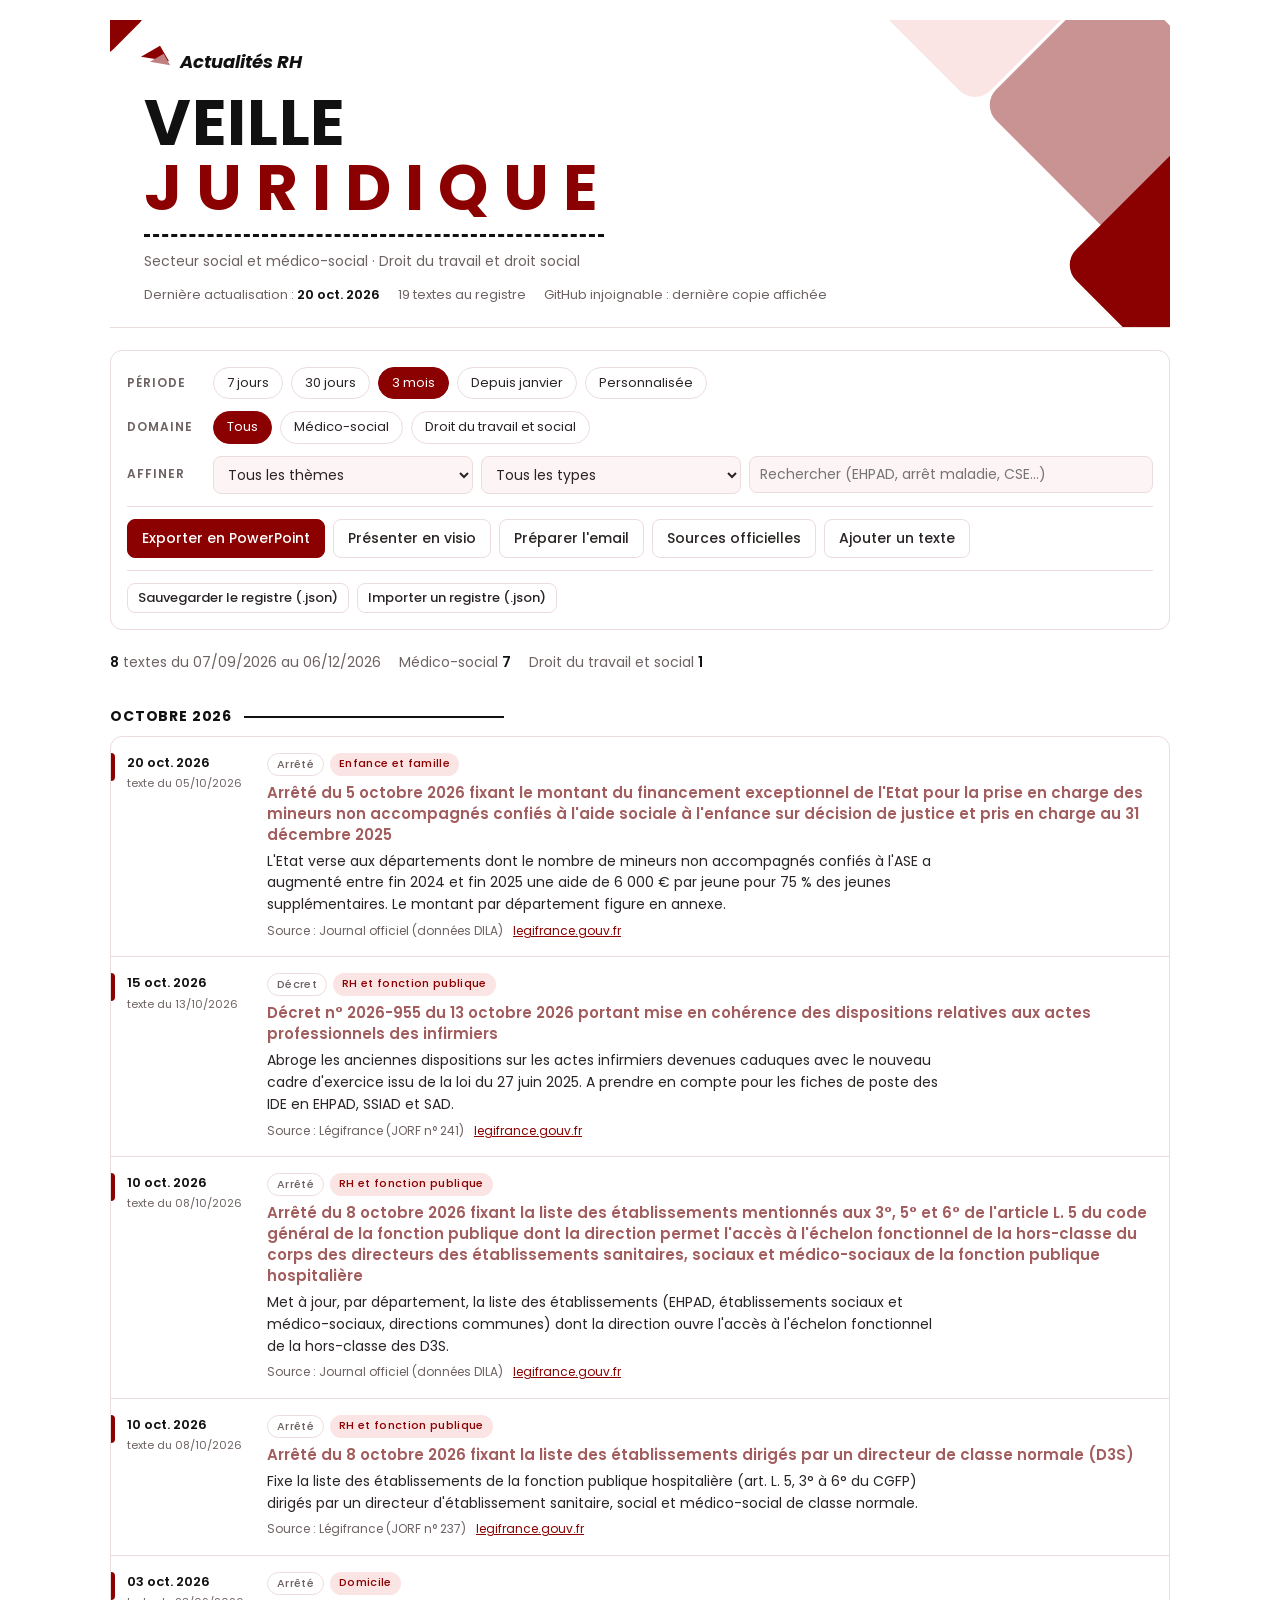
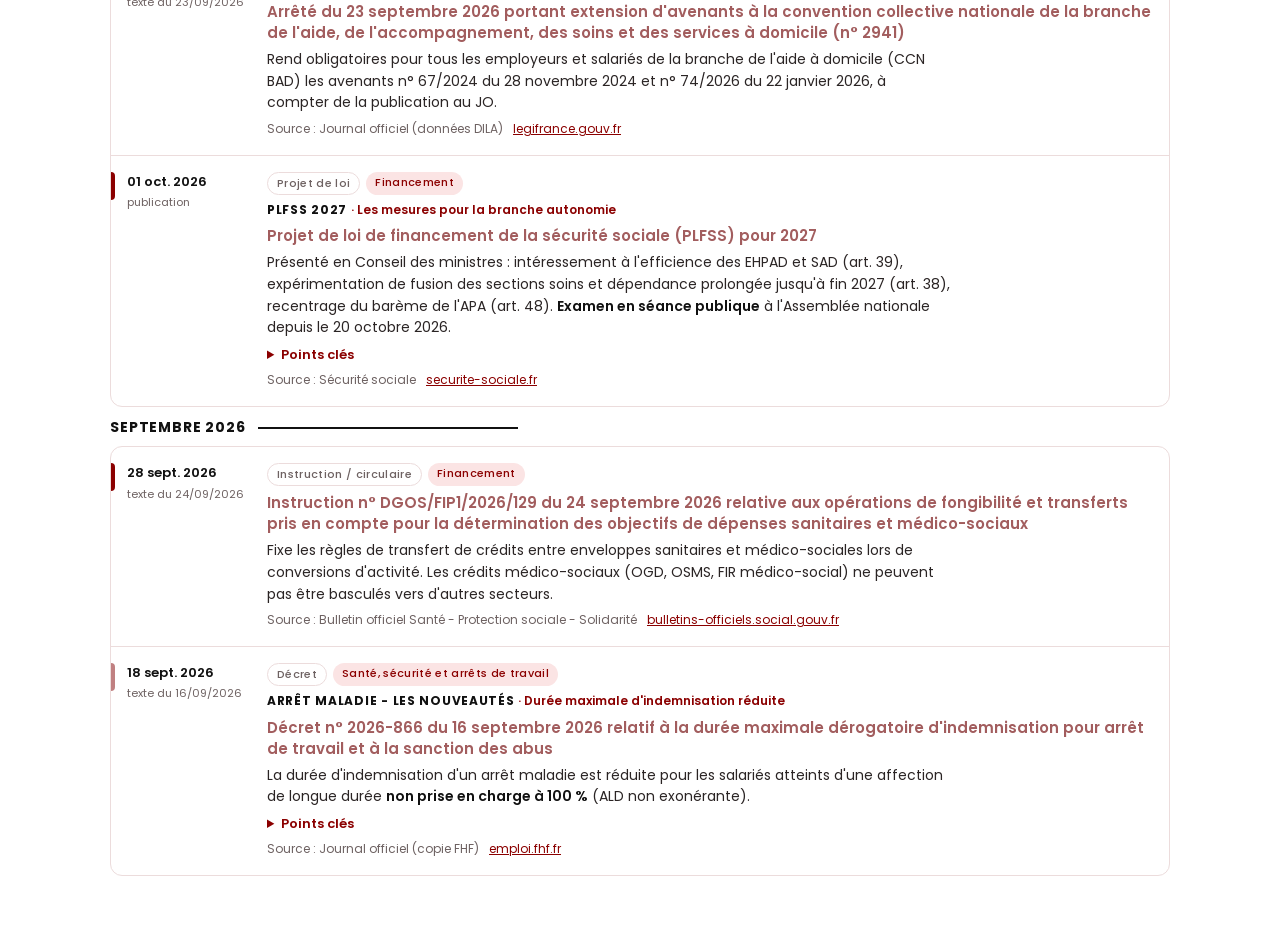
==== index.html @ b4ff1f26 "Étiquette Nouveau : textes publiés depuis moins de 7 jours Co-Authored-By: Claude Opus 5.5 <noreply@" ====
<!doctype html>
<html lang="fr">
<head>
<meta charset="utf-8">
<meta name="viewport" content="width=device-width,initial-scale=1,viewport-fit=cover">
<title>Veille juridique médico-social</title>
<meta name="author" content="[Prénom] [Nom]">
<link rel="preconnect" href="https://fonts.googleapis.com">
<link rel="stylesheet" href="https://fonts.googleapis.com/css2?family=Poppins:ital,wght@0,400;0,500;0,600;0,700;1,700&display=swap">
<style>[hidden]{display:none!important}
/* Charte « Veille juridique » : bordeaux, vieux rose, rose pâle, Poppins.
   Layout : bandeau de titre façon couverture, outils, registre chronologique par mois, diaporama plein écran. */
:root{
  --bg:#ffffff; --surface:#ffffff; --soft:#fdf5f5; --blush:#fbe4e4; --line:#ecdcdc;
  --ink:#111111; --text:#2a2424; --muted:#6e6262;
  --red:#8b0000; --red-text:#8b0000; --rose:#c08081; --rose-text:#a25d5e;
  --btn:#8b0000; --btn-hover:#6d0000; --on-btn:#ffffff; --ok:#2e8b57;
  --f-display:"Poppins", "Segoe UI", system-ui, -apple-system, sans-serif;
  --f-body:"Poppins", "Segoe UI", system-ui, -apple-system, sans-serif;
}
@media (prefers-color-scheme: dark){:root:not([data-theme="light"]){
  --bg:#141010; --surface:#1c1616; --soft:#221a1a; --blush:#3a2525; --line:#3a2d2d;
  --ink:#f6eeee; --text:#e8dddd; --muted:#b5a5a5;
  --red:#d65c5c; --red-text:#f08e8e; --rose:#c98f90; --rose-text:#dca6a7;
  --btn:#a31f1f; --btn-hover:#bf2a2a; --on-btn:#ffffff; --ok:#5cc08a; color-scheme:dark }}
:root[data-theme="dark"]{
  --bg:#141010; --surface:#1c1616; --soft:#221a1a; --blush:#3a2525; --line:#3a2d2d;
  --ink:#f6eeee; --text:#e8dddd; --muted:#b5a5a5;
  --red:#d65c5c; --red-text:#f08e8e; --rose:#c98f90; --rose-text:#dca6a7;
  --btn:#a31f1f; --btn-hover:#bf2a2a; --on-btn:#ffffff; --ok:#5cc08a; color-scheme:dark }
*{box-sizing:border-box}
body{background:var(--bg);color:var(--text);font-family:var(--f-body);font-size:15px;line-height:1.55;margin:0;
  padding-left:max(16px,env(safe-area-inset-left,0px));padding-right:max(16px,env(safe-area-inset-right,0px));padding-block:20px 56px}
.wrap{max-width:1060px;margin:0 auto;display:flex;flex-direction:column;gap:22px}
a{color:var(--red-text)}
button,input,select,textarea{font:inherit;color:inherit}
:focus-visible{outline:2px solid var(--red);outline-offset:2px}
strong,b{color:var(--ink);font-weight:600}

/* Bandeau façon couverture */
.hero{position:relative;overflow:hidden;padding:28px 0 22px;border-bottom:1px solid var(--line)}
.shapes{position:absolute;inset:0;pointer-events:none}
.shapes i{position:absolute;border-radius:22px;transform:rotate(45deg)}
.shapes .s1{width:150px;height:150px;right:120px;top:-95px;background:var(--blush)}
.shapes .s2{width:190px;height:190px;right:-40px;top:-10px;background:var(--rose);opacity:.85}
.shapes .s3{width:190px;height:190px;right:-120px;top:150px;background:var(--red)}
.shapes .s4{width:80px;height:80px;left:-52px;top:-52px;background:var(--red)}
.hero > *:not(.shapes){position:relative}
.mark{display:flex;align-items:center;gap:10px;font-weight:700;font-style:italic;color:var(--ink);font-size:18px;padding-left:34px}
.tri{position:relative;width:26px;height:24px;flex:none}
.tri::before,.tri::after{content:"";position:absolute;width:0;height:0;border-style:solid}
.tri::before{left:0;top:0;border-width:0 22px 18px 0;border-color:transparent var(--red) transparent transparent;transform:rotate(-30deg)}
.tri::after{left:8px;top:7px;border-width:0 16px 13px 0;border-color:transparent var(--rose) transparent transparent;transform:rotate(-30deg)}
h1{margin:14px 0 0;padding-left:34px;display:flex;flex-direction:column;line-height:1.02;text-transform:uppercase;font-family:var(--f-display)}
.h1a{font-size:clamp(38px,7vw,64px);font-weight:700;color:var(--ink);letter-spacing:.01em}
.h1b{font-size:clamp(38px,7vw,64px);font-weight:700;color:var(--red);letter-spacing:.22em}
.dash{margin:14px 0 0 34px;width:min(460px,70%);border-top:3px dashed var(--ink)}
.scope{margin:14px 0 0 34px;color:var(--muted);font-size:14px;max-width:60ch}
.status{margin:12px 0 0 34px;font-size:13px;color:var(--muted);display:flex;flex-wrap:wrap;gap:4px 18px}
.status b{color:var(--ink);font-weight:600}
@media (max-width:640px){.shapes .s2,.shapes .s3{opacity:.25}.mark,h1,.dash,.scope,.status{padding-left:0;margin-left:0}.shapes .s4{display:none}}

/* Outils */
.tools{background:var(--surface);border:1px solid var(--line);border-radius:12px;padding:16px;display:flex;flex-direction:column;gap:12px}
.row{display:flex;flex-wrap:wrap;gap:8px;align-items:center}
.lbl{font-size:12px;font-weight:600;letter-spacing:.08em;text-transform:uppercase;color:var(--muted);min-width:78px}
.chip{border:1px solid var(--line);background:transparent;border-radius:999px;padding:5px 13px;font-size:13px;cursor:pointer}
.chip[aria-pressed="true"]{background:var(--btn);border-color:var(--btn);color:var(--on-btn)}
.chip:hover{border-color:var(--red)}
input[type=date],input[type=search],input[type=text],input[type=url],select,textarea{background:var(--soft);border:1px solid var(--line);border-radius:8px;padding:7px 10px;font-size:14px;min-width:0;max-width:100%}
input[type=search]{flex:1 1 220px}
select{flex:0 1 260px}
.actions{display:flex;flex-wrap:wrap;gap:8px;border-top:1px solid var(--line);padding-top:12px}
.btn{border:1px solid var(--line);background:var(--surface);border-radius:8px;padding:8px 14px;font-size:14px;font-weight:500;cursor:pointer}
.btn:hover{border-color:var(--red);color:var(--red-text)}
.btn.primary{background:var(--btn);border-color:var(--btn);color:var(--on-btn)}
.btn.primary:hover{background:var(--btn-hover);color:var(--on-btn)}
.btn.small{padding:4px 10px;font-size:13px}
.btn.danger{color:var(--red-text);border-color:var(--rose)}

.summary{display:flex;flex-wrap:wrap;gap:6px 18px;font-size:14px;color:var(--muted)}
.summary b{color:var(--ink);font-variant-numeric:tabular-nums}

.panel{background:var(--surface);border:1px solid var(--line);border-radius:12px;padding:18px;display:flex;flex-direction:column;gap:12px}
.panel h2{font-size:16px;margin:0;text-transform:uppercase;letter-spacing:.04em;color:var(--ink)}
.panel h2::after{content:"";display:block;width:80px;border-top:2px solid var(--ink);margin-top:6px}
.panel p{margin:0;color:var(--muted);font-size:14px}
.panel textarea{width:100%;min-height:260px;font-size:13px;line-height:1.55}
.grid2{display:grid;grid-template-columns:repeat(auto-fit,minmax(220px,1fr));gap:10px}
.field{display:flex;flex-direction:column;gap:4px;min-width:0}
.field span{font-size:12px;color:var(--muted)}
.field textarea{min-height:70px}
.full{grid-column:1/-1}
.srcgrid{display:grid;grid-template-columns:repeat(auto-fit,minmax(220px,1fr));gap:8px}
.srclink{display:flex;flex-direction:column;gap:2px;border:1px solid var(--line);border-radius:8px;padding:10px 12px;text-decoration:none;color:var(--text);background:var(--soft)}
.srclink:hover{border-color:var(--red)}
.srclink b{color:var(--red-text)}
.srclink span{font-size:13px;color:var(--muted)}
.note{font-size:13px;color:var(--muted);border-left:3px solid var(--rose);padding-left:10px}

/* Registre */
.group h3{font-size:14px;text-transform:uppercase;letter-spacing:.06em;color:var(--ink);margin:10px 0 8px;font-weight:700;display:flex;align-items:center;gap:12px}
.group h3::after{content:"";flex:1;border-top:2px solid var(--ink);max-width:260px}
.list{display:flex;flex-direction:column;background:var(--surface);border:1px solid var(--line);border-radius:12px;overflow:hidden}
.item{display:grid;grid-template-columns:120px 1fr;gap:6px 20px;padding:16px;border-top:1px solid var(--line);position:relative}
.item:first-child{border-top:0}
.item::before{content:"";position:absolute;left:0;top:16px;width:4px;height:28px;border-radius:0 4px 4px 0;background:var(--red)}
.item.dt::before{background:var(--rose)}
.date{font-size:13px;font-variant-numeric:tabular-nums;color:var(--ink);font-weight:600;display:flex;flex-direction:column;gap:2px}
.date small{color:var(--muted);font-size:11px;font-weight:400}
.body{min-width:0;display:flex;flex-direction:column;gap:6px}
.tags{display:flex;flex-wrap:wrap;gap:6px}
.tag{font-size:11px;font-weight:500;letter-spacing:.03em;padding:2px 9px;border-radius:999px;background:var(--blush);color:var(--red-text)}
.tag.type{background:transparent;border:1px solid var(--line);color:var(--muted)}
.tag.new{background:var(--btn);color:var(--on-btn)}
.kicker{font-size:12px;font-weight:700;letter-spacing:.06em;text-transform:uppercase;color:var(--ink)}
.kicker span{color:var(--red-text);text-transform:none;letter-spacing:0;font-weight:600}
.ref{margin:0;font-size:15px;font-weight:600;line-height:1.4;overflow-wrap:anywhere}
.ref a{color:var(--rose-text);text-decoration:none}
.ref a:hover{text-decoration:underline}
.item p.res{margin:0;font-size:14px;max-width:76ch}
details{font-size:14px}
summary{cursor:pointer;color:var(--red-text);font-weight:600;font-size:13px;width:max-content}
.det{display:flex;flex-direction:column;gap:6px;padding:8px 0 2px;max-width:76ch}
.det ul{margin:0;padding-left:18px;display:flex;flex-direction:column;gap:3px}
.det .lab{color:var(--red-text);font-weight:600}
.etapes{display:flex;flex-wrap:wrap;gap:6px 14px;font-size:13px}
.etapes span{display:inline-flex;align-items:center;gap:6px;color:var(--muted)}
.etapes span::before{content:"";width:11px;height:11px;border:2px solid var(--line);border-radius:3px}
.etapes span.ok{color:var(--text)}
.etapes span.ok::before{border-color:var(--ok);background:var(--ok)}
.src{font-size:12px;color:var(--muted);display:flex;flex-wrap:wrap;gap:10px;align-items:center}
.src a{overflow-wrap:anywhere}
.edit{display:flex;gap:6px;margin-left:auto}
.empty{padding:32px 16px;text-align:center;color:var(--muted)}
.toast{position:fixed;bottom:calc(16px + env(safe-area-inset-bottom,0px));left:50%;transform:translateX(-50%);background:var(--ink);color:var(--bg);padding:8px 16px;border-radius:8px;font-size:14px;z-index:60}
@media (max-width:560px){.item{grid-template-columns:1fr}.date{flex-direction:row;gap:8px;align-items:baseline}}

/* Diaporama visio : reprend la mise en page des diapositives PowerPoint */
.deck{position:fixed;inset:0;background:#2a2222;z-index:50;display:flex;flex-direction:column;
  padding:calc(12px + env(safe-area-inset-top,0px)) max(16px,env(safe-area-inset-right,0px)) calc(12px + env(safe-area-inset-bottom,0px)) max(16px,env(safe-area-inset-left,0px))}
.deck-bar{display:flex;gap:8px;align-items:center;justify-content:space-between;flex-wrap:wrap;color:#f4eaea}
.deck-bar .btn{background:#3a2e2e;border-color:#4a3b3b;color:#f4eaea}
.counter{font-size:13px}
.deck-stage{flex:1;display:flex;align-items:center;justify-content:center;min-height:0;padding:10px 0}
.slide{width:min(100%, calc((100vh - 110px) * 16 / 9));aspect-ratio:16/9;max-width:100%;background:#fff;color:#111;position:relative;overflow:hidden;container-type:inline-size;font-family:var(--f-body)}
.slide *{color:inherit}
.sl-bar{position:absolute;background:#8b0000;border-radius:0 3cqw 3cqw 0;left:0;top:3.4cqw;width:16.8cqw;height:3.7cqw}
.sl-bar.br{left:auto;right:0;top:auto;bottom:0;border-radius:3cqw 0 0 3cqw;width:20.8cqw}
.sl-title{position:absolute;left:18cqw;right:18cqw;top:1.6cqw;text-align:center;font-weight:700;font-size:2.15cqw;text-transform:uppercase;line-height:1.2}
.sl-title::after{content:"";display:block;margin:.7cqw auto 0;width:48.8cqw;border-top:.15cqw solid #111}
.sl-sub{position:absolute;left:8cqw;right:8cqw;top:6.3cqw;text-align:center;font-weight:700;font-size:1.75cqw;color:#8b0000 !important;line-height:1.25}
.sl-body{position:absolute;left:4cqw;top:11cqw;bottom:6cqw;font-size:1.35cqw;line-height:1.5;overflow:hidden;text-align:justify}
.sl-body.wide{right:4cqw}.sl-body.narrow{right:28cqw}
.sl-body p{margin:0 0 .9cqw}
.sl-body ul{margin:0 0 .9cqw;padding-left:2.2cqw}
.sl-body li{margin:0 0 .3cqw}
.sl-body .r{color:#c08081 !important;font-weight:700}
.sl-body .l{color:#8b0000 !important;font-weight:700}
.sl-body b,.sl-body strong{color:#000 !important;font-weight:700}
.sl-body u{text-decoration:underline}
.sl-src{position:absolute;left:4cqw;bottom:1.6cqw;right:24cqw;font-size:.85cqw;color:#666 !important;overflow:hidden;white-space:nowrap;text-overflow:ellipsis}
.sl-where{position:absolute;right:3cqw;top:12cqw;width:23cqw}
.sl-where h4{margin:0 0 2.4cqw;font-size:2.4cqw;font-weight:600;color:#222 !important}
.st{position:relative;padding-left:3.4cqw;padding-bottom:3cqw}
.st::before{content:"";position:absolute;left:0;top:.3cqw;width:1.6cqw;height:1.6cqw;border:.2cqw solid #9a9a9a;border-radius:.2cqw;box-sizing:border-box}
.st.ok::before{border-color:#2e8b57}
.st.ok::after{content:"✓";position:absolute;left:.25cqw;top:-.1cqw;font-size:1.4cqw;color:#2e8b57 !important;font-weight:700}
.st:not(:last-child) .ln{position:absolute;left:.7cqw;top:2.4cqw;bottom:.4cqw;border-left:.2cqw solid #d8d8d8}
.st.ok:not(:last-child) .ln{border-color:#2e8b57}
.st b{display:block;font-size:1.5cqw;color:#222 !important}
.st small{display:block;font-size:1.1cqw;color:#777 !important}
/* couverture */
.cv-sh{position:absolute;border-radius:2.2cqw;transform:rotate(45deg)}
.cv-mark{position:absolute;left:16cqw;top:7.6cqw;display:flex;align-items:center;gap:1.2cqw;font-weight:700;font-style:italic;font-size:2.1cqw}
.cv-mark .tri{transform:scale(calc(1))}
.cv-h{position:absolute;left:16cqw;top:16cqw;font-weight:700;text-transform:uppercase;line-height:1.05}
.cv-h .a{display:block;font-size:6.8cqw}
.cv-h .b{display:block;font-size:6.8cqw;color:#8b0000 !important;letter-spacing:1.5cqw}
.cv-dash{position:absolute;left:16.3cqw;top:33cqw;width:48cqw;border-top:.3cqw dashed #111}
.cv-meta{position:absolute;left:16.3cqw;top:41.5cqw;font-size:1.75cqw;color:#444 !important;letter-spacing:.05em}
.cv-meta small{display:block;font-size:1.2cqw;color:#777 !important;letter-spacing:0;margin-top:.4cqw}
/* sommaire */
.toc-bar{position:absolute;top:7.5cqw;bottom:7.5cqw;width:4.4cqw;background:#8b0000}
.toc-bar.l{left:0;border-radius:0 3cqw 3cqw 0}.toc-bar.r{right:0;border-radius:3cqw 0 0 3cqw}
.toc-h{position:absolute;left:0;right:0;top:1.4cqw;text-align:center;font-weight:700;line-height:1.05}
.toc-h .a{display:block;font-size:4.2cqw}
.toc-h .b{display:block;font-size:4.6cqw;color:#8b0000 !important;letter-spacing:1.2cqw}
.toc-h::after{content:"";display:block;margin:1.2cqw auto 0;width:48.8cqw;border-top:.15cqw solid #111}
.toc-cols{position:absolute;left:7cqw;right:7cqw;top:16cqw;bottom:5cqw;columns:2;column-gap:5cqw;font-size:1.45cqw;line-height:1.5}
.toc-cols ul{margin:0;padding-left:1.6cqw}
.toc-cols li{margin:0 0 1.1cqw;break-inside:avoid}
/* clôture */
.end-mark{position:absolute;left:0;right:0;top:20cqw;display:flex;justify-content:center;align-items:center;gap:1.4cqw;font-weight:700;font-style:italic;font-size:3cqw}
.end-h{position:absolute;left:0;right:0;top:30cqw;text-align:center;font-weight:700;font-size:4.6cqw;color:#8b0000 !important}
@media (prefers-reduced-motion:reduce){*{transition:none!important}}
</style>
</head>
<body>
<div class="wrap">
  <header class="hero">
    <div class="shapes" aria-hidden="true"><i class="s1"></i><i class="s2"></i><i class="s3"></i><i class="s4"></i></div>
    <div class="mark"><span class="tri" aria-hidden="true"></span>Actualités RH</div>
    <h1><span class="h1a">Veille</span><span class="h1b">Juridique</span></h1>
    <div class="dash" aria-hidden="true"></div>
    <p class="scope">Secteur social et médico-social · Droit du travail et droit social</p>
    <div class="status">
      <span>Dernière actualisation : <b id="lastUpdate">en attente</b></span>
      <span id="countAll"></span>
      <span id="syncState"></span>
    </div>
  </header>

  <section class="tools" aria-label="Filtres">
    <div class="row">
      <span class="lbl">Période</span>
      <button class="chip" data-p="7">7 jours</button>
      <button class="chip" data-p="30">30 jours</button>
      <button class="chip" data-p="90" aria-pressed="true">3 mois</button>
      <button class="chip" data-p="year">Depuis janvier</button>
      <button class="chip" data-p="custom">Personnalisée</button>
      <span id="customBox" class="row" hidden>
        <label for="dFrom">du</label><input type="date" id="dFrom">
        <label for="dTo">au</label><input type="date" id="dTo">
      </span>
    </div>
    <div class="row" id="domRow"><span class="lbl">Domaine</span></div>
    <div class="row">
      <span class="lbl">Affiner</span>
      <select id="themeSel" aria-label="Thème"><option value="">Tous les thèmes</option></select>
      <select id="typeSel" aria-label="Type de texte"><option value="">Tous les types</option></select>
      <input type="search" id="q" placeholder="Rechercher (EHPAD, arrêt maladie, CSE…)" aria-label="Rechercher">
    </div>
    <div class="actions">
      <button class="btn primary" id="bPpt">Exporter en PowerPoint</button>
      <button class="btn" id="bDeck">Présenter en visio</button>
      <button class="btn" id="bMail">Préparer l'email</button>
      <button class="btn" id="bSources">Sources officielles</button>
      <button class="btn" id="bAsk" data-only="artifact">Demander une veille sur cette période</button>
      <button class="btn" id="bAdd">Ajouter un texte</button>
    </div>
    <div class="actions" data-only="github">
      <button class="btn small" id="bExport">Sauvegarder le registre (.json)</button>
      <button class="btn small" id="bImport">Importer un registre (.json)</button>
      <input type="file" id="fileImport" accept=".json,application/json" hidden>
    </div>
  </section>

  <div class="summary" id="summary"></div>

  <section class="panel" id="mailPanel" hidden>
    <h2>Email au dirigeant</h2>
    <p>Texte prêt à coller dans votre messagerie, avec les textes affichés selon les filtres en cours.</p>
    <div class="field"><span>Objet</span><input type="text" id="mailSubject"></div>
    <textarea id="mailBody" aria-label="Corps de l'email"></textarea>
    <div class="row"><button class="btn primary" id="copyMail">Copier l'objet et le texte</button><button class="btn" id="closeMail">Fermer</button></div>
  </section>

  <section class="panel" id="askPanel" hidden data-only="artifact">
    <h2>Demander une veille ciblée</h2>
    <p>Copiez ce message et envoyez-le à Claude dans la conversation. Les nouveaux textes trouvés s'ajouteront ici automatiquement.</p>
    <textarea id="askText" style="min-height:120px" aria-label="Message à envoyer"></textarea>
    <div class="row"><button class="btn primary" id="copyAsk">Copier le message</button><button class="btn" id="closeAsk">Fermer</button></div>
    <p class="note">Une actualisation automatique tourne aussi chaque jour ouvré à 7h50.</p>
  </section>

  <section class="panel" id="srcPanel" hidden>
    <h2>Sources officielles</h2>
    <p>Les sources suivies chaque matin par la veille automatique.</p>
    <div class="srcgrid">
      <a class="srclink" href="https://www.legifrance.gouv.fr/jorf/jo" target="_blank" rel="noopener"><b>Journal officiel du jour</b><span>Légifrance : lois, décrets, arrêtés</span></a>
      <a class="srclink" href="https://travail-emploi.gouv.fr/" target="_blank" rel="noopener"><b>Ministère du Travail</b><span>Guides, questions-réponses, actualités</span></a>
      <a class="srclink" href="https://travail-emploi.gouv.fr/guide-relatif-aux-decisions-administratives-en-matiere-de-rupture-ou-transfert-du-contrat-de-travail-des-salaries-proteges" target="_blank" rel="noopener"><b>Guide salariés protégés (DGT)</b><span>Rupture ou transfert du contrat de travail</span></a>
      <a class="srclink" href="https://code.travail.gouv.fr/" target="_blank" rel="noopener"><b>Code du travail numérique</b><span>Fiches et conventions collectives</span></a>
      <a class="srclink" href="https://www.courdecassation.fr/" target="_blank" rel="noopener"><b>Cour de cassation</b><span>Jurisprudence de la chambre sociale</span></a>
      <a class="srclink" href="https://bulletins-officiels.social.gouv.fr/" target="_blank" rel="noopener"><b>Bulletins officiels Solidarités</b><span>Instructions et circulaires DGCS, DGOS</span></a>
      <a class="srclink" href="https://solidarites.gouv.fr/" target="_blank" rel="noopener"><b>Ministère des Solidarités</b><span>Actualités et réformes du secteur</span></a>
      <a class="srclink" href="https://www.cnsa.fr/" target="_blank" rel="noopener"><b>CNSA</b><span>Autonomie, financement des ESMS</span></a>
      <a class="srclink" href="https://www.has-sante.fr/" target="_blank" rel="noopener"><b>HAS</b><span>Évaluation et recommandations ESSMS</span></a>
      <a class="srclink" href="https://esante.gouv.fr/" target="_blank" rel="noopener"><b>Agence du numérique en santé</b><span>ESMS Numérique, cybersécurité</span></a>
      <a class="srclink" href="https://www.urssaf.fr/" target="_blank" rel="noopener"><b>Urssaf</b><span>Cotisations, aides et obligations employeur</span></a>
      <a class="srclink" href="https://www.securite-sociale.fr/la-secu-en-detail/loi-de-financement/annee-en-cours" target="_blank" rel="noopener"><b>Loi de financement de la Sécu</b><span>PLFSS en cours</span></a>
    </div>
    <div class="row"><button class="btn" id="closeSrc">Fermer</button></div>
  </section>

  <section class="panel" id="formPanel" hidden>
    <h2 id="formTitle">Ajouter un texte</h2>
    <form id="form" class="grid2">
      <label class="field"><span>Date de publication (JO, BO ou décision)</span><input type="date" id="fDate" required></label>
      <label class="field"><span>Date de signature (facultatif)</span><input type="date" id="fDateTexte"></label>
      <label class="field"><span>Type</span><select id="fType" required></select></label>
      <label class="field"><span>Thème</span><select id="fTheme" required></select></label>
      <label class="field"><span>Sujet (titre de diapositive, court)</span><input type="text" id="fSujet" placeholder="Arrêt maladie - les nouveautés"></label>
      <label class="field"><span>Accroche (sous-titre)</span><input type="text" id="fAccroche" placeholder="Plafonnement des durées et des indemnisations"></label>
      <label class="field full"><span>Intitulé officiel</span><input type="text" id="fTitre" required></label>
      <label class="field full"><span>Résumé (1 à 2 lignes)</span><textarea id="fResume" required></textarea></label>
      <label class="field full"><span>Points clés (un par ligne, **gras** possible)</span><textarea id="fPoints"></textarea></label>
      <label class="field"><span>Application / entrée en vigueur</span><input type="text" id="fApplication"></label>
      <label class="field"><span>Référence (jurisprudence)</span><input type="text" id="fReference" placeholder="Cass. soc. 17 juin 2026, n° 25-16.366"></label>
      <label class="field full"><span>Conséquence pour l'employeur</span><textarea id="fImpact"></textarea></label>
      <label class="field"><span>Source</span><input type="text" id="fSource" placeholder="Légifrance, ministère du Travail…"></label>
      <label class="field"><span>Lien vers la source</span><input type="url" id="fUrl" required placeholder="https://…"></label>
      <div class="row full"><button class="btn primary" type="submit">Enregistrer</button><button class="btn" type="button" id="fCancel">Annuler</button></div>
    </form>
  </section>

  <div id="results"></div>
</div>

<div class="deck" id="deck" hidden>
  <div class="deck-bar">
    <span class="counter" id="deckCount"></span>
    <div class="row">
      <button class="btn small" id="dPrev">Précédent</button>
      <button class="btn small" id="dNext">Suivant</button>
      <button class="btn small" id="dFull">Plein écran</button>
      <button class="btn small" id="dClose">Fermer</button>
    </div>
  </div>
  <div class="deck-stage" id="deckStage"></div>
</div>
<script>/* PptxGenJS 3.12.0 @ 2023-03-20T03:12:31.375Z */
!function(t){"object"==typeof exports&&"undefined"!=typeof module?module.exports=t():"function"==typeof define&&define.amd?define([],t):("undefined"!=typeof window?window:"undefined"!=typeof global?global:"undefined"!=typeof self?self:this).JSZip=t()}(function(){return function r(a,o,i){function s(e,t){if(!o[e]){if(!a[e]){var n="function"==typeof require&&require;if(!t&&n)return n(e,!0);if(A)return A(e,!0);t=new Error("Cannot find module '"+e+"'");throw t.code="MODULE_NOT_FOUND",t}n=o[e]={exports:{}};a[e][0].call(n.exports,function(t){return s(a[e][1][t]||t)},n,n.exports,r,a,o,i)}return o[e].exports}for(var A="function"==typeof require&&require,t=0;t<i.length;t++)s(i[t]);return s}({1:[function(l,e,r){!function(n){!function(t){"object"==typeof r&&void 0!==e?e.exports=t():("undefined"!=typeof window?window:void 0!==n?n:"undefined"!=typeof self?self:this).JSZip=t()}(function(){return function r(a,o,i){function s(e,t){if(!o[e]){if(!a[e]){var n="function"==typeof l&&l;if(!t&&n)return n(e,!0);if(A)return A(e,!0);t=new Error("Cannot find module '"+e+"'");throw t.code="MODULE_NOT_FOUND",t}n=o[e]={exports:{}};a[e][0].call(n.exports,function(t){return s(a[e][1][t]||t)},n,n.exports,r,a,o,i)}return o[e].exports}for(var A="function"==typeof l&&l,t=0;t<i.length;t++)s(i[t]);return s}({1:[function(l,e,r){!function(n){!function(t){"object"==typeof r&&void 0!==e?e.exports=t():("undefined"!=typeof window?window:void 0!==n?n:"undefined"!=typeof self?self:this).JSZip=t()}(function(){return function r(a,o,i){function s(e,t){if(!o[e]){if(!a[e]){var n="function"==typeof l&&l;if(!t&&n)return n(e,!0);if(A)return A(e,!0);t=new Error("Cannot find module '"+e+"'");throw t.code="MODULE_NOT_FOUND",t}n=o[e]={exports:{}};a[e][0].call(n.exports,function(t){return s(a[e][1][t]||t)},n,n.exports,r,a,o,i)}return o[e].exports}for(var A="function"==typeof l&&l,t=0;t<i.length;t++)s(i[t]);return s}({1:[function(l,e,r){!function(n){!function(t){"object"==typeof r&&void 0!==e?e.exports=t():("undefined"!=typeof window?window:void 0!==n?n:"undefined"!=typeof self?self:this).JSZip=t()}(function(){return function r(a,o,i){function s(e,t){if(!o[e]){if(!a[e]){var n="function"==typeof l&&l;if(!t&&n)return n(e,!0);if(A)return A(e,!0);t=new Error("Cannot find module '"+e+"'");throw t.code="MODULE_NOT_FOUND",t}n=o[e]={exports:{}};a[e][0].call(n.exports,function(t){return s(a[e][1][t]||t)},n,n.exports,r,a,o,i)}return o[e].exports}for(var A="function"==typeof l&&l,t=0;t<i.length;t++)s(i[t]);return s}({1:[function(l,e,r){!function(n){!function(t){"object"==typeof r&&void 0!==e?e.exports=t():("undefined"!=typeof window?window:void 0!==n?n:"undefined"!=typeof self?self:this).JSZip=t()}(function(){return function r(a,o,i){function s(e,t){if(!o[e]){if(!a[e]){var n="function"==typeof l&&l;if(!t&&n)return n(e,!0);if(A)return A(e,!0);t=new Error("Cannot find module '"+e+"'");throw t.code="MODULE_NOT_FOUND",t}n=o[e]={exports:{}};a[e][0].call(n.exports,function(t){return s(a[e][1][t]||t)},n,n.exports,r,a,o,i)}return o[e].exports}for(var A="function"==typeof l&&l,t=0;t<i.length;t++)s(i[t]);return s}({1:[function(l,e,r){!function(n){!function(t){"object"==typeof r&&void 0!==e?e.exports=t():("undefined"!=typeof window?window:void 0!==n?n:"undefined"!=typeof self?self:this).JSZip=t()}(function(){return function r(a,o,i){function s(e,t){if(!o[e]){if(!a[e]){var n="function"==typeof l&&l;if(!t&&n)return n(e,!0);if(A)return A(e,!0);t=new Error("Cannot find module '"+e+"'");throw t.code="MODULE_NOT_FOUND",t}n=o[e]={exports:{}};a[e][0].call(n.exports,function(t){return s(a[e][1][t]||t)},n,n.exports,r,a,o,i)}return o[e].exports}for(var A="function"==typeof l&&l,t=0;t<i.length;t++)s(i[t]);return s}({1:[function(t,e,n){"use strict";var u=t("./utils"),c=t("./support"),p="ABCDEFGHIJKLMNOPQRSTUVWXYZabcdefghijklmnopqrstuvwxyz0123456789+/=";n.encode=function(t){for(var e,n,r,a,o,i,s=[],A=0,l=t.length,c="string"!==u.getTypeOf(t);A<t.length;)i=l-A,r=c?(e=t[A++],n=A<l?t[A++]:0,A<l?t[A++]:0):(e=t.charCodeAt(A++),n=A<l?t.charCodeAt(A++):0,A<l?t.charCodeAt(A++):0),a=(3&e)<<4|n>>4,o=1<i?(15&n)<<2|r>>6:64,i=2<i?63&r:64,s.push(p.charAt(e>>2)+p.charAt(a)+p.charAt(o)+p.charAt(i));return s.join("")},n.decode=function(t){var e,n,r,a,o,i=0,s=0;if("data:"===t.substr(0,"data:".length))throw new Error("Invalid base64 input, it looks like a data url.");var A,l=3*(t=t.replace(/[^A-Za-z0-9\+\/\=]/g,"")).length/4;if(t.charAt(t.length-1)===p.charAt(64)&&l--,t.charAt(t.length-2)===p.charAt(64)&&l--,l%1!=0)throw new Error("Invalid base64 input, bad content length.");for(A=new(c.uint8array?Uint8Array:Array)(0|l);i<t.length;)e=p.indexOf(t.charAt(i++))<<2|(a=p.indexOf(t.charAt(i++)))>>4,n=(15&a)<<4|(a=p.indexOf(t.charAt(i++)))>>2,r=(3&a)<<6|(o=p.indexOf(t.charAt(i++))),A[s++]=e,64!==a&&(A[s++]=n),64!==o&&(A[s++]=r);return A}},{"./support":30,"./utils":32}],2:[function(t,e,n){"use strict";var r=t("./external"),a=t("./stream/DataWorker"),o=t("./stream/Crc32Probe"),i=t("./stream/DataLengthProbe");function s(t,e,n,r,a){this.compressedSize=t,this.uncompressedSize=e,this.crc32=n,this.compression=r,this.compressedContent=a}s.prototype={getContentWorker:function(){var t=new a(r.Promise.resolve(this.compressedContent)).pipe(this.compression.uncompressWorker()).pipe(new i("data_length")),e=this;return t.on("end",function(){if(this.streamInfo.data_length!==e.uncompressedSize)throw new Error("Bug : uncompressed data size mismatch")}),t},getCompressedWorker:function(){return new a(r.Promise.resolve(this.compressedContent)).withStreamInfo("compressedSize",this.compressedSize).withStreamInfo("uncompressedSize",this.uncompressedSize).withStreamInfo("crc32",this.crc32).withStreamInfo("compression",this.compression)}},s.createWorkerFrom=function(t,e,n){return t.pipe(new o).pipe(new i("uncompressedSize")).pipe(e.compressWorker(n)).pipe(new i("compressedSize")).withStreamInfo("compression",e)},e.exports=s},{"./external":6,"./stream/Crc32Probe":25,"./stream/DataLengthProbe":26,"./stream/DataWorker":27}],3:[function(t,e,n){"use strict";var r=t("./stream/GenericWorker");n.STORE={magic:"\0\0",compressWorker:function(t){return new r("STORE compression")},uncompressWorker:function(){return new r("STORE decompression")}},n.DEFLATE=t("./flate")},{"./flate":7,"./stream/GenericWorker":28}],4:[function(t,e,n){"use strict";var r=t("./utils"),i=function(){for(var t=[],e=0;e<256;e++){for(var n=e,r=0;r<8;r++)n=1&n?3988292384^n>>>1:n>>>1;t[e]=n}return t}();e.exports=function(t,e){return void 0!==t&&t.length?("string"!==r.getTypeOf(t)?function(t,e,n){var r=i,a=0+n;t^=-1;for(var o=0;o<a;o++)t=t>>>8^r[255&(t^e[o])];return-1^t}:function(t,e,n){var r=i,a=0+n;t^=-1;for(var o=0;o<a;o++)t=t>>>8^r[255&(t^e.charCodeAt(o))];return-1^t})(0|e,t,t.length):0}},{"./utils":32}],5:[function(t,e,n){"use strict";n.base64=!1,n.binary=!1,n.dir=!1,n.createFolders=!0,n.date=null,n.compression=null,n.compressionOptions=null,n.comment=null,n.unixPermissions=null,n.dosPermissions=null},{}],6:[function(t,e,n){"use strict";t="undefined"!=typeof Promise?Promise:t("lie");e.exports={Promise:t}},{lie:37}],7:[function(t,e,n){"use strict";var r="undefined"!=typeof Uint8Array&&"undefined"!=typeof Uint16Array&&"undefined"!=typeof Uint32Array,a=t("pako"),o=t("./utils"),i=t("./stream/GenericWorker"),s=r?"uint8array":"array";function A(t,e){i.call(this,"FlateWorker/"+t),this._pako=null,this._pakoAction=t,this._pakoOptions=e,this.meta={}}n.magic="\b\0",o.inherits(A,i),A.prototype.processChunk=function(t){this.meta=t.meta,null===this._pako&&this._createPako(),this._pako.push(o.transformTo(s,t.data),!1)},A.prototype.flush=function(){i.prototype.flush.call(this),null===this._pako&&this._createPako(),this._pako.push([],!0)},A.prototype.cleanUp=function(){i.prototype.cleanUp.call(this),this._pako=null},A.prototype._createPako=function(){this._pako=new a[this._pakoAction]({raw:!0,level:this._pakoOptions.level||-1});var e=this;this._pako.onData=function(t){e.push({data:t,meta:e.meta})}},n.compressWorker=function(t){return new A("Deflate",t)},n.uncompressWorker=function(){return new A("Inflate",{})}},{"./stream/GenericWorker":28,"./utils":32,pako:38}],8:[function(t,e,n){"use strict";function v(t,e){for(var n="",r=0;r<e;r++)n+=String.fromCharCode(255&t),t>>>=8;return n}function r(t,e,n,r,a,o){var i=t.file,s=t.compression,A=o!==b.utf8encode,l=y.transformTo("string",o(i.name)),c=y.transformTo("string",b.utf8encode(i.name)),u=i.comment,o=y.transformTo("string",o(u)),p=y.transformTo("string",b.utf8encode(u)),f=c.length!==i.name.length,u=p.length!==u.length,d="",h=i.dir,g=i.date,m={crc32:0,compressedSize:0,uncompressedSize:0},n=(e&&!n||(m.crc32=t.crc32,m.compressedSize=t.compressedSize,m.uncompressedSize=t.uncompressedSize),0);e&&(n|=8),A||!f&&!u||(n|=2048);t=0,e=0,h&&(t|=16),"UNIX"===a?(e=798,t|=(65535&(i.unixPermissions||(h?16893:33204)))<<16):(e=20,t|=63&(i.dosPermissions||0)),A=g.getUTCHours(),A=(A=((A<<=6)|g.getUTCMinutes())<<5)|g.getUTCSeconds()/2,a=g.getUTCFullYear()-1980,a=(a=((a<<=4)|g.getUTCMonth()+1)<<5)|g.getUTCDate(),f&&(d+="up"+v((h=v(1,1)+v(w(l),4)+c).length,2)+h),u&&(d+="uc"+v((i=v(1,1)+v(w(o),4)+p).length,2)+i),g="",g=(g=(g=(g=(g=(g=(g=(g=(g=(g+="\n\0")+v(n,2))+s.magic)+v(A,2))+v(a,2))+v(m.crc32,4))+v(m.compressedSize,4))+v(m.uncompressedSize,4))+v(l.length,2))+v(d.length,2);return{fileRecord:x.LOCAL_FILE_HEADER+g+l+d,dirRecord:x.CENTRAL_FILE_HEADER+v(e,2)+g+v(o.length,2)+"\0\0\0\0"+v(t,4)+v(r,4)+l+d+o}}var y=t("../utils"),a=t("../stream/GenericWorker"),b=t("../utf8"),w=t("../crc32"),x=t("../signature");function o(t,e,n,r){a.call(this,"ZipFileWorker"),this.bytesWritten=0,this.zipComment=e,this.zipPlatform=n,this.encodeFileName=r,this.streamFiles=t,this.accumulate=!1,this.contentBuffer=[],this.dirRecords=[],this.currentSourceOffset=0,this.entriesCount=0,this.currentFile=null,this._sources=[]}y.inherits(o,a),o.prototype.push=function(t){var e=t.meta.percent||0,n=this.entriesCount,r=this._sources.length;this.accumulate?this.contentBuffer.push(t):(this.bytesWritten+=t.data.length,a.prototype.push.call(this,{data:t.data,meta:{currentFile:this.currentFile,percent:n?(e+100*(n-r-1))/n:100}}))},o.prototype.openedSource=function(t){this.currentSourceOffset=this.bytesWritten,this.currentFile=t.file.name;var e=this.streamFiles&&!t.file.dir;e?(t=r(t,e,!1,this.currentSourceOffset,this.zipPlatform,this.encodeFileName),this.push({data:t.fileRecord,meta:{percent:0}})):this.accumulate=!0},o.prototype.closedSource=function(t){this.accumulate=!1;var e=this.streamFiles&&!t.file.dir,n=r(t,e,!0,this.currentSourceOffset,this.zipPlatform,this.encodeFileName);if(this.dirRecords.push(n.dirRecord),e)this.push({data:x.DATA_DESCRIPTOR+v((e=t).crc32,4)+v(e.compressedSize,4)+v(e.uncompressedSize,4),meta:{percent:100}});else for(this.push({data:n.fileRecord,meta:{percent:0}});this.contentBuffer.length;)this.push(this.contentBuffer.shift());this.currentFile=null},o.prototype.flush=function(){for(var t=this.bytesWritten,e=0;e<this.dirRecords.length;e++)this.push({data:this.dirRecords[e],meta:{percent:100}});var n,r,a=this.bytesWritten-t,o=(n=this.dirRecords.length,a=a,t=t,o=this.zipComment,r=this.encodeFileName,r=y.transformTo("string",r(o)),x.CENTRAL_DIRECTORY_END+"\0\0\0\0"+v(n,2)+v(n,2)+v(a,4)+v(t,4)+v(r.length,2)+r);this.push({data:o,meta:{percent:100}})},o.prototype.prepareNextSource=function(){this.previous=this._sources.shift(),this.openedSource(this.previous.streamInfo),this.isPaused?this.previous.pause():this.previous.resume()},o.prototype.registerPrevious=function(t){this._sources.push(t);var e=this;return t.on("data",function(t){e.processChunk(t)}),t.on("end",function(){e.closedSource(e.previous.streamInfo),e._sources.length?e.prepareNextSource():e.end()}),t.on("error",function(t){e.error(t)}),this},o.prototype.resume=function(){return!!a.prototype.resume.call(this)&&(!this.previous&&this._sources.length?(this.prepareNextSource(),!0):this.previous||this._sources.length||this.generatedError?void 0:(this.end(),!0))},o.prototype.error=function(t){var e=this._sources;if(!a.prototype.error.call(this,t))return!1;for(var n=0;n<e.length;n++)try{e[n].error(t)}catch(t){}return!0},o.prototype.lock=function(){a.prototype.lock.call(this);for(var t=this._sources,e=0;e<t.length;e++)t[e].lock()},e.exports=o},{"../crc32":4,"../signature":23,"../stream/GenericWorker":28,"../utf8":31,"../utils":32}],9:[function(t,e,n){"use strict";var l=t("../compressions"),r=t("./ZipFileWorker");n.generateWorker=function(t,i,e){var s=new r(i.streamFiles,e,i.platform,i.encodeFileName),A=0;try{t.forEach(function(t,e){A++;var n=function(t,e){t=t||e,e=l[t];if(e)return e;throw new Error(t+" is not a valid compression method !")}(e.options.compression,i.compression),r=e.options.compressionOptions||i.compressionOptions||{},a=e.dir,o=e.date;e._compressWorker(n,r).withStreamInfo("file",{name:t,dir:a,date:o,comment:e.comment||"",unixPermissions:e.unixPermissions,dosPermissions:e.dosPermissions}).pipe(s)}),s.entriesCount=A}catch(t){s.error(t)}return s}},{"../compressions":3,"./ZipFileWorker":8}],10:[function(t,e,n){"use strict";function r(){if(!(this instanceof r))return new r;if(arguments.length)throw new Error("The constructor with parameters has been removed in JSZip 3.0, please check the upgrade guide.");this.files={},this.comment=null,this.root="",this.clone=function(){var t,e=new r;for(t in this)"function"!=typeof this[t]&&(e[t]=this[t]);return e}}(r.prototype=t("./object")).loadAsync=t("./load"),r.support=t("./support"),r.defaults=t("./defaults"),r.version="3.5.0",r.loadAsync=function(t,e){return(new r).loadAsync(t,e)},r.external=t("./external"),e.exports=r},{"./defaults":5,"./external":6,"./load":11,"./object":15,"./support":30}],11:[function(t,e,n){"use strict";var r=t("./utils"),i=t("./external"),s=t("./utf8"),A=t("./zipEntries"),l=t("./stream/Crc32Probe"),c=t("./nodejsUtils");e.exports=function(t,a){var o=this;return a=r.extend(a||{},{base64:!1,checkCRC32:!1,optimizedBinaryString:!1,createFolders:!1,decodeFileName:s.utf8decode}),c.isNode&&c.isStream(t)?i.Promise.reject(new Error("JSZip can't accept a stream when loading a zip file.")):r.prepareContent("the loaded zip file",t,!0,a.optimizedBinaryString,a.base64).then(function(t){var e=new A(a);return e.load(t),e}).then(function(t){var e=[i.Promise.resolve(t)],n=t.files;if(a.checkCRC32)for(var r=0;r<n.length;r++)e.push(function(r){return new i.Promise(function(t,e){var n=r.decompressed.getContentWorker().pipe(new l);n.on("error",function(t){e(t)}).on("end",function(){n.streamInfo.crc32!==r.decompressed.crc32?e(new Error("Corrupted zip : CRC32 mismatch")):t()}).resume()})}(n[r]));return i.Promise.all(e)}).then(function(t){for(var t=t.shift(),e=t.files,n=0;n<e.length;n++){var r=e[n];o.file(r.fileNameStr,r.decompressed,{binary:!0,optimizedBinaryString:!0,date:r.date,dir:r.dir,comment:r.fileCommentStr.length?r.fileCommentStr:null,unixPermissions:r.unixPermissions,dosPermissions:r.dosPermissions,createFolders:a.createFolders})}return t.zipComment.length&&(o.comment=t.zipComment),o})}},{"./external":6,"./nodejsUtils":14,"./stream/Crc32Probe":25,"./utf8":31,"./utils":32,"./zipEntries":33}],12:[function(t,e,n){"use strict";var r=t("../utils"),a=t("../stream/GenericWorker");function o(t,e){a.call(this,"Nodejs stream input adapter for "+t),this._upstreamEnded=!1,this._bindStream(e)}r.inherits(o,a),o.prototype._bindStream=function(t){var e=this;(this._stream=t).pause(),t.on("data",function(t){e.push({data:t,meta:{percent:0}})}).on("error",function(t){e.isPaused?this.generatedError=t:e.error(t)}).on("end",function(){e.isPaused?e._upstreamEnded=!0:e.end()})},o.prototype.pause=function(){return!!a.prototype.pause.call(this)&&(this._stream.pause(),!0)},o.prototype.resume=function(){return!!a.prototype.resume.call(this)&&(this._upstreamEnded?this.end():this._stream.resume(),!0)},e.exports=o},{"../stream/GenericWorker":28,"../utils":32}],13:[function(t,e,n){"use strict";var a=t("readable-stream").Readable;function r(t,e,n){a.call(this,e),this._helper=t;var r=this;t.on("data",function(t,e){r.push(t)||r._helper.pause(),n&&n(e)}).on("error",function(t){r.emit("error",t)}).on("end",function(){r.push(null)})}t("../utils").inherits(r,a),r.prototype._read=function(){this._helper.resume()},e.exports=r},{"../utils":32,"readable-stream":16}],14:[function(t,e,n){"use strict";e.exports={isNode:"undefined"!=typeof Buffer,newBufferFrom:function(t,e){if(Buffer.from&&Buffer.from!==Uint8Array.from)return Buffer.from(t,e);if("number"==typeof t)throw new Error('The "data" argument must not be a number');return new Buffer(t,e)},allocBuffer:function(t){return Buffer.alloc?Buffer.alloc(t):((t=new Buffer(t)).fill(0),t)},isBuffer:function(t){return Buffer.isBuffer(t)},isStream:function(t){return t&&"function"==typeof t.on&&"function"==typeof t.pause&&"function"==typeof t.resume}}},{}],15:[function(t,e,n){"use strict";function a(t,e,n){var r=l.getTypeOf(e),a=l.extend(n||{},u);a.date=a.date||new Date,null!==a.compression&&(a.compression=a.compression.toUpperCase()),"string"==typeof a.unixPermissions&&(a.unixPermissions=parseInt(a.unixPermissions,8)),a.unixPermissions&&16384&a.unixPermissions&&(a.dir=!0),a.dosPermissions&&16&a.dosPermissions&&(a.dir=!0),a.dir&&(t=s(t)),a.createFolders&&(o=0<(i=(o="/"===(o=t).slice(-1)?o.substring(0,o.length-1):o).lastIndexOf("/"))?o.substring(0,i):"")&&A.call(this,o,!0);var o,i="string"===r&&!1===a.binary&&!1===a.base64,r=(n&&void 0!==n.binary||(a.binary=!i),(e instanceof p&&0===e.uncompressedSize||a.dir||!e||0===e.length)&&(a.base64=!1,a.binary=!0,e="",a.compression="STORE"),o=e instanceof p||e instanceof c?e:h.isNode&&h.isStream(e)?new g(t,e):l.prepareContent(t,e,a.binary,a.optimizedBinaryString,a.base64),new f(t,o,a));this.files[t]=r}function s(t){return"/"!==t.slice(-1)&&(t+="/"),t}function A(t,e){return e=void 0!==e?e:u.createFolders,t=s(t),this.files[t]||a.call(this,t,null,{dir:!0,createFolders:e}),this.files[t]}var o=t("./utf8"),l=t("./utils"),c=t("./stream/GenericWorker"),i=t("./stream/StreamHelper"),u=t("./defaults"),p=t("./compressedObject"),f=t("./zipObject"),d=t("./generate"),h=t("./nodejsUtils"),g=t("./nodejs/NodejsStreamInputAdapter");function m(t){return"[object RegExp]"===Object.prototype.toString.call(t)}e.exports={load:function(){throw new Error("This method has been removed in JSZip 3.0, please check the upgrade guide.")},forEach:function(t){var e,n,r;for(e in this.files)this.files.hasOwnProperty(e)&&(r=this.files[e],n=e.slice(this.root.length,e.length))&&e.slice(0,this.root.length)===this.root&&t(n,r)},filter:function(n){var r=[];return this.forEach(function(t,e){n(t,e)&&r.push(e)}),r},file:function(t,e,n){var r;return 1!==arguments.length?(t=this.root+t,a.call(this,t,e,n),this):m(t)?(r=t,this.filter(function(t,e){return!e.dir&&r.test(t)})):(e=this.files[this.root+t])&&!e.dir?e:null},folder:function(n){var t,e;return n?m(n)?this.filter(function(t,e){return e.dir&&n.test(t)}):(t=this.root+n,t=A.call(this,t),(e=this.clone()).root=t.name,e):this},remove:function(n){n=this.root+n;var t=this.files[n];if(t||("/"!==n.slice(-1)&&(n+="/"),t=this.files[n]),t&&!t.dir)delete this.files[n];else for(var e=this.filter(function(t,e){return e.name.slice(0,n.length)===n}),r=0;r<e.length;r++)delete this.files[e[r].name];return this},generate:function(t){throw new Error("This method has been removed in JSZip 3.0, please check the upgrade guide.")},generateInternalStream:function(t){var e={};try{if((e=l.extend(t||{},{streamFiles:!1,compression:"STORE",compressionOptions:null,type:"",platform:"DOS",comment:null,mimeType:"application/zip",encodeFileName:o.utf8encode})).type=e.type.toLowerCase(),e.compression=e.compression.toUpperCase(),"binarystring"===e.type&&(e.type="string"),!e.type)throw new Error("No output type specified.");l.checkSupport(e.type),"darwin"!==e.platform&&"freebsd"!==e.platform&&"linux"!==e.platform&&"sunos"!==e.platform||(e.platform="UNIX"),"win32"===e.platform&&(e.platform="DOS");var n=e.comment||this.comment||"",r=d.generateWorker(this,e,n)}catch(t){(r=new c("error")).error(t)}return new i(r,e.type||"string",e.mimeType)},generateAsync:function(t,e){return this.generateInternalStream(t).accumulate(e)},generateNodeStream:function(t,e){return(t=t||{}).type||(t.type="nodebuffer"),this.generateInternalStream(t).toNodejsStream(e)}}},{"./compressedObject":2,"./defaults":5,"./generate":9,"./nodejs/NodejsStreamInputAdapter":12,"./nodejsUtils":14,"./stream/GenericWorker":28,"./stream/StreamHelper":29,"./utf8":31,"./utils":32,"./zipObject":35}],16:[function(t,e,n){e.exports=t("stream")},{stream:void 0}],17:[function(t,e,n){"use strict";var r=t("./DataReader");function a(t){r.call(this,t);for(var e=0;e<this.data.length;e++)t[e]=255&t[e]}t("../utils").inherits(a,r),a.prototype.byteAt=function(t){return this.data[this.zero+t]},a.prototype.lastIndexOfSignature=function(t){for(var e=t.charCodeAt(0),n=t.charCodeAt(1),r=t.charCodeAt(2),a=t.charCodeAt(3),o=this.length-4;0<=o;--o)if(this.data[o]===e&&this.data[o+1]===n&&this.data[o+2]===r&&this.data[o+3]===a)return o-this.zero;return-1},a.prototype.readAndCheckSignature=function(t){var e=t.charCodeAt(0),n=t.charCodeAt(1),r=t.charCodeAt(2),t=t.charCodeAt(3),a=this.readData(4);return e===a[0]&&n===a[1]&&r===a[2]&&t===a[3]},a.prototype.readData=function(t){var e;return this.checkOffset(t),0===t?[]:(e=this.data.slice(this.zero+this.index,this.zero+this.index+t),this.index+=t,e)},e.exports=a},{"../utils":32,"./DataReader":18}],18:[function(t,e,n){"use strict";var r=t("../utils");function a(t){this.data=t,this.length=t.length,this.index=0,this.zero=0}a.prototype={checkOffset:function(t){this.checkIndex(this.index+t)},checkIndex:function(t){if(this.length<this.zero+t||t<0)throw new Error("End of data reached (data length = "+this.length+", asked index = "+t+"). Corrupted zip ?")},setIndex:function(t){this.checkIndex(t),this.index=t},skip:function(t){this.setIndex(this.index+t)},byteAt:function(t){},readInt:function(t){var e,n=0;for(this.checkOffset(t),e=this.index+t-1;e>=this.index;e--)n=(n<<8)+this.byteAt(e);return this.index+=t,n},readString:function(t){return r.transformTo("string",this.readData(t))},readData:function(t){},lastIndexOfSignature:function(t){},readAndCheckSignature:function(t){},readDate:function(){var t=this.readInt(4);return new Date(Date.UTC(1980+(t>>25&127),(t>>21&15)-1,t>>16&31,t>>11&31,t>>5&63,(31&t)<<1))}},e.exports=a},{"../utils":32}],19:[function(t,e,n){"use strict";var r=t("./Uint8ArrayReader");function a(t){r.call(this,t)}t("../utils").inherits(a,r),a.prototype.readData=function(t){this.checkOffset(t);var e=this.data.slice(this.zero+this.index,this.zero+this.index+t);return this.index+=t,e},e.exports=a},{"../utils":32,"./Uint8ArrayReader":21}],20:[function(t,e,n){"use strict";var r=t("./DataReader");function a(t){r.call(this,t)}t("../utils").inherits(a,r),a.prototype.byteAt=function(t){return this.data.charCodeAt(this.zero+t)},a.prototype.lastIndexOfSignature=function(t){return this.data.lastIndexOf(t)-this.zero},a.prototype.readAndCheckSignature=function(t){return t===this.readData(4)},a.prototype.readData=function(t){this.checkOffset(t);var e=this.data.slice(this.zero+this.index,this.zero+this.index+t);return this.index+=t,e},e.exports=a},{"../utils":32,"./DataReader":18}],21:[function(t,e,n){"use strict";var r=t("./ArrayReader");function a(t){r.call(this,t)}t("../utils").inherits(a,r),a.prototype.readData=function(t){var e;return this.checkOffset(t),0===t?new Uint8Array(0):(e=this.data.subarray(this.zero+this.index,this.zero+this.index+t),this.index+=t,e)},e.exports=a},{"../utils":32,"./ArrayReader":17}],22:[function(t,e,n){"use strict";var r=t("../utils"),a=t("../support"),o=t("./ArrayReader"),i=t("./StringReader"),s=t("./NodeBufferReader"),A=t("./Uint8ArrayReader");e.exports=function(t){var e=r.getTypeOf(t);return r.checkSupport(e),"string"!==e||a.uint8array?"nodebuffer"===e?new s(t):a.uint8array?new A(r.transformTo("uint8array",t)):new o(r.transformTo("array",t)):new i(t)}},{"../support":30,"../utils":32,"./ArrayReader":17,"./NodeBufferReader":19,"./StringReader":20,"./Uint8ArrayReader":21}],23:[function(t,e,n){"use strict";n.LOCAL_FILE_HEADER="PK",n.CENTRAL_FILE_HEADER="PK",n.CENTRAL_DIRECTORY_END="PK",n.ZIP64_CENTRAL_DIRECTORY_LOCATOR="PK",n.ZIP64_CENTRAL_DIRECTORY_END="PK",n.DATA_DESCRIPTOR="PK\b"},{}],24:[function(t,e,n){"use strict";var r=t("./GenericWorker"),a=t("../utils");function o(t){r.call(this,"ConvertWorker to "+t),this.destType=t}a.inherits(o,r),o.prototype.processChunk=function(t){this.push({data:a.transformTo(this.destType,t.data),meta:t.meta})},e.exports=o},{"../utils":32,"./GenericWorker":28}],25:[function(t,e,n){"use strict";var r=t("./GenericWorker"),a=t("../crc32");function o(){r.call(this,"Crc32Probe"),this.withStreamInfo("crc32",0)}t("../utils").inherits(o,r),o.prototype.processChunk=function(t){this.streamInfo.crc32=a(t.data,this.streamInfo.crc32||0),this.push(t)},e.exports=o},{"../crc32":4,"../utils":32,"./GenericWorker":28}],26:[function(t,e,n){"use strict";var r=t("../utils"),a=t("./GenericWorker");function o(t){a.call(this,"DataLengthProbe for "+t),this.propName=t,this.withStreamInfo(t,0)}r.inherits(o,a),o.prototype.processChunk=function(t){var e;t&&(e=this.streamInfo[this.propName]||0,this.streamInfo[this.propName]=e+t.data.length),a.prototype.processChunk.call(this,t)},e.exports=o},{"../utils":32,"./GenericWorker":28}],27:[function(t,e,n){"use strict";var r=t("../utils"),a=t("./GenericWorker");function o(t){a.call(this,"DataWorker");var e=this;this.dataIsReady=!1,this.index=0,this.max=0,this.data=null,this.type="",this._tickScheduled=!1,t.then(function(t){e.dataIsReady=!0,e.data=t,e.max=t&&t.length||0,e.type=r.getTypeOf(t),e.isPaused||e._tickAndRepeat()},function(t){e.error(t)})}r.inherits(o,a),o.prototype.cleanUp=function(){a.prototype.cleanUp.call(this),this.data=null},o.prototype.resume=function(){return!!a.prototype.resume.call(this)&&(!this._tickScheduled&&this.dataIsReady&&(this._tickScheduled=!0,r.delay(this._tickAndRepeat,[],this)),!0)},o.prototype._tickAndRepeat=function(){this._tickScheduled=!1,this.isPaused||this.isFinished||(this._tick(),this.isFinished)||(r.delay(this._tickAndRepeat,[],this),this._tickScheduled=!0)},o.prototype._tick=function(){if(this.isPaused||this.isFinished)return!1;var t=null,e=Math.min(this.max,this.index+16384);if(this.index>=this.max)return this.end();switch(this.type){case"string":t=this.data.substring(this.index,e);break;case"uint8array":t=this.data.subarray(this.index,e);break;case"array":case"nodebuffer":t=this.data.slice(this.index,e)}return this.index=e,this.push({data:t,meta:{percent:this.max?this.index/this.max*100:0}})},e.exports=o},{"../utils":32,"./GenericWorker":28}],28:[function(t,e,n){"use strict";function r(t){this.name=t||"default",this.streamInfo={},this.generatedError=null,this.extraStreamInfo={},this.isPaused=!0,this.isFinished=!1,this.isLocked=!1,this._listeners={data:[],end:[],error:[]},this.previous=null}r.prototype={push:function(t){this.emit("data",t)},end:function(){if(this.isFinished)return!1;this.flush();try{this.emit("end"),this.cleanUp(),this.isFinished=!0}catch(t){this.emit("error",t)}return!0},error:function(t){return!this.isFinished&&(this.isPaused?this.generatedError=t:(this.isFinished=!0,this.emit("error",t),this.previous&&this.previous.error(t),this.cleanUp()),!0)},on:function(t,e){return this._listeners[t].push(e),this},cleanUp:function(){this.streamInfo=this.generatedError=this.extraStreamInfo=null,this._listeners=[]},emit:function(t,e){if(this._listeners[t])for(var n=0;n<this._listeners[t].length;n++)this._listeners[t][n].call(this,e)},pipe:function(t){return t.registerPrevious(this)},registerPrevious:function(t){if(this.isLocked)throw new Error("The stream '"+this+"' has already been used.");this.streamInfo=t.streamInfo,this.mergeStreamInfo(),this.previous=t;var e=this;return t.on("data",function(t){e.processChunk(t)}),t.on("end",function(){e.end()}),t.on("error",function(t){e.error(t)}),this},pause:function(){return!this.isPaused&&!this.isFinished&&(this.isPaused=!0,this.previous&&this.previous.pause(),!0)},resume:function(){var t;return!(!this.isPaused||this.isFinished||(t=this.isPaused=!1,this.generatedError&&(this.error(this.generatedError),t=!0),this.previous&&this.previous.resume(),t))},flush:function(){},processChunk:function(t){this.push(t)},withStreamInfo:function(t,e){return this.extraStreamInfo[t]=e,this.mergeStreamInfo(),this},mergeStreamInfo:function(){for(var t in this.extraStreamInfo)this.extraStreamInfo.hasOwnProperty(t)&&(this.streamInfo[t]=this.extraStreamInfo[t])},lock:function(){if(this.isLocked)throw new Error("The stream '"+this+"' has already been used.");this.isLocked=!0,this.previous&&this.previous.lock()},toString:function(){var t="Worker "+this.name;return this.previous?this.previous+" -> "+t:t}},e.exports=r},{}],29:[function(t,e,n){"use strict";var l=t("../utils"),a=t("./ConvertWorker"),o=t("./GenericWorker"),c=t("../base64"),r=t("../support"),i=t("../external"),s=null;if(r.nodestream)try{s=t("../nodejs/NodejsStreamOutputAdapter")}catch(t){}function A(t,e,n){var r=e;switch(e){case"blob":case"arraybuffer":r="uint8array";break;case"base64":r="string"}try{this._internalType=r,this._outputType=e,this._mimeType=n,l.checkSupport(r),this._worker=t.pipe(new a(r)),t.lock()}catch(t){this._worker=new o("error"),this._worker.error(t)}}A.prototype={accumulate:function(t){return s=this,A=t,new i.Promise(function(e,n){var r=[],a=s._internalType,o=s._outputType,i=s._mimeType;s.on("data",function(t,e){r.push(t),A&&A(e)}).on("error",function(t){r=[],n(t)}).on("end",function(){try{var t=function(t,e,n){switch(t){case"blob":return l.newBlob(l.transformTo("arraybuffer",e),n);case"base64":return c.encode(e);default:return l.transformTo(t,e)}}(o,function(t,e){for(var n=0,r=null,a=0,o=0;o<e.length;o++)a+=e[o].length;switch(t){case"string":return e.join("");case"array":return Array.prototype.concat.apply([],e);case"uint8array":for(r=new Uint8Array(a),o=0;o<e.length;o++)r.set(e[o],n),n+=e[o].length;return r;case"nodebuffer":return Buffer.concat(e);default:throw new Error("concat : unsupported type '"+t+"'")}}(a,r),i);e(t)}catch(t){n(t)}r=[]}).resume()});var s,A},on:function(t,e){var n=this;return"data"===t?this._worker.on(t,function(t){e.call(n,t.data,t.meta)}):this._worker.on(t,function(){l.delay(e,arguments,n)}),this},resume:function(){return l.delay(this._worker.resume,[],this._worker),this},pause:function(){return this._worker.pause(),this},toNodejsStream:function(t){if(l.checkSupport("nodestream"),"nodebuffer"!==this._outputType)throw new Error(this._outputType+" is not supported by this method");return new s(this,{objectMode:"nodebuffer"!==this._outputType},t)}},e.exports=A},{"../base64":1,"../external":6,"../nodejs/NodejsStreamOutputAdapter":13,"../support":30,"../utils":32,"./ConvertWorker":24,"./GenericWorker":28}],30:[function(t,e,n){"use strict";if(n.base64=!0,n.array=!0,n.string=!0,n.arraybuffer="undefined"!=typeof ArrayBuffer&&"undefined"!=typeof Uint8Array,n.nodebuffer="undefined"!=typeof Buffer,n.uint8array="undefined"!=typeof Uint8Array,"undefined"==typeof ArrayBuffer)n.blob=!1;else{var r=new ArrayBuffer(0);try{n.blob=0===new Blob([r],{type:"application/zip"}).size}catch(t){try{var a=new(self.BlobBuilder||self.WebKitBlobBuilder||self.MozBlobBuilder||self.MSBlobBuilder);a.append(r),n.blob=0===a.getBlob("application/zip").size}catch(t){n.blob=!1}}}try{n.nodestream=!!t("readable-stream").Readable}catch(t){n.nodestream=!1}},{"readable-stream":16}],31:[function(t,e,a){"use strict";for(var A=t("./utils"),l=t("./support"),c=t("./nodejsUtils"),n=t("./stream/GenericWorker"),u=new Array(256),r=0;r<256;r++)u[r]=252<=r?6:248<=r?5:240<=r?4:224<=r?3:192<=r?2:1;function o(){n.call(this,"utf-8 decode"),this.leftOver=null}function i(){n.call(this,"utf-8 encode")}u[254]=u[254]=1,a.utf8encode=function(t){if(l.nodebuffer)return c.newBufferFrom(t,"utf-8");for(var e,n,r,a,o=t,i=o.length,s=0,A=0;A<i;A++)55296==(64512&(n=o.charCodeAt(A)))&&A+1<i&&56320==(64512&(r=o.charCodeAt(A+1)))&&(n=65536+(n-55296<<10)+(r-56320),A++),s+=n<128?1:n<2048?2:n<65536?3:4;for(e=new(l.uint8array?Uint8Array:Array)(s),A=a=0;a<s;A++)55296==(64512&(n=o.charCodeAt(A)))&&A+1<i&&56320==(64512&(r=o.charCodeAt(A+1)))&&(n=65536+(n-55296<<10)+(r-56320),A++),n<128?e[a++]=n:(n<2048?e[a++]=192|n>>>6:(n<65536?e[a++]=224|n>>>12:(e[a++]=240|n>>>18,e[a++]=128|n>>>12&63),e[a++]=128|n>>>6&63),e[a++]=128|63&n);return e},a.utf8decode=function(t){if(l.nodebuffer)return A.transformTo("nodebuffer",t).toString("utf-8");for(var e,n,r,a=t=A.transformTo(l.uint8array?"uint8array":"array",t),o=a.length,i=new Array(2*o),s=e=0;s<o;)if((n=a[s++])<128)i[e++]=n;else if(4<(r=u[n]))i[e++]=65533,s+=r-1;else{for(n&=2===r?31:3===r?15:7;1<r&&s<o;)n=n<<6|63&a[s++],r--;1<r?i[e++]=65533:n<65536?i[e++]=n:(n-=65536,i[e++]=55296|n>>10&1023,i[e++]=56320|1023&n)}return i.length!==e&&(i.subarray?i=i.subarray(0,e):i.length=e),A.applyFromCharCode(i)},A.inherits(o,n),o.prototype.processChunk=function(t){var e=A.transformTo(l.uint8array?"uint8array":"array",t.data),n=(this.leftOver&&this.leftOver.length&&(l.uint8array?(n=e,(e=new Uint8Array(n.length+this.leftOver.length)).set(this.leftOver,0),e.set(n,this.leftOver.length)):e=this.leftOver.concat(e),this.leftOver=null),function(t,e){for(var n=(e=(e=e||t.length)>t.length?t.length:e)-1;0<=n&&128==(192&t[n]);)n--;return!(n<0)&&0!==n&&n+u[t[n]]>e?n:e}(e)),r=e;n!==e.length&&(l.uint8array?(r=e.subarray(0,n),this.leftOver=e.subarray(n,e.length)):(r=e.slice(0,n),this.leftOver=e.slice(n,e.length))),this.push({data:a.utf8decode(r),meta:t.meta})},o.prototype.flush=function(){this.leftOver&&this.leftOver.length&&(this.push({data:a.utf8decode(this.leftOver),meta:{}}),this.leftOver=null)},a.Utf8DecodeWorker=o,A.inherits(i,n),i.prototype.processChunk=function(t){this.push({data:a.utf8encode(t.data),meta:t.meta})},a.Utf8EncodeWorker=i},{"./nodejsUtils":14,"./stream/GenericWorker":28,"./support":30,"./utils":32}],32:[function(t,e,i){"use strict";var s=t("./support"),A=t("./base64"),n=t("./nodejsUtils"),r=t("set-immediate-shim"),l=t("./external");function a(t){return t}function c(t,e){for(var n=0;n<t.length;++n)e[n]=255&t.charCodeAt(n);return e}i.newBlob=function(e,n){i.checkSupport("blob");try{return new Blob([e],{type:n})}catch(t){try{var r=new(self.BlobBuilder||self.WebKitBlobBuilder||self.MozBlobBuilder||self.MSBlobBuilder);return r.append(e),r.getBlob(n)}catch(t){throw new Error("Bug : can't construct the Blob.")}}};var o={stringifyByChunk:function(t,e,n){var r=[],a=0,o=t.length;if(o<=n)return String.fromCharCode.apply(null,t);for(;a<o;)r.push("array"===e||"nodebuffer"===e?String.fromCharCode.apply(null,t.slice(a,Math.min(a+n,o))):String.fromCharCode.apply(null,t.subarray(a,Math.min(a+n,o)))),a+=n;return r.join("")},stringifyByChar:function(t){for(var e="",n=0;n<t.length;n++)e+=String.fromCharCode(t[n]);return e},applyCanBeUsed:{uint8array:function(){try{return s.uint8array&&1===String.fromCharCode.apply(null,new Uint8Array(1)).length}catch(t){return!1}}(),nodebuffer:function(){try{return s.nodebuffer&&1===String.fromCharCode.apply(null,n.allocBuffer(1)).length}catch(t){return!1}}()}};function u(t){var e=65536,n=i.getTypeOf(t),r=!0;if("uint8array"===n?r=o.applyCanBeUsed.uint8array:"nodebuffer"===n&&(r=o.applyCanBeUsed.nodebuffer),r)for(;1<e;)try{return o.stringifyByChunk(t,n,e)}catch(t){e=Math.floor(e/2)}return o.stringifyByChar(t)}function p(t,e){for(var n=0;n<t.length;n++)e[n]=t[n];return e}i.applyFromCharCode=u;var f={};f.string={string:a,array:function(t){return c(t,new Array(t.length))},arraybuffer:function(t){return f.string.uint8array(t).buffer},uint8array:function(t){return c(t,new Uint8Array(t.length))},nodebuffer:function(t){return c(t,n.allocBuffer(t.length))}},f.array={string:u,array:a,arraybuffer:function(t){return new Uint8Array(t).buffer},uint8array:function(t){return new Uint8Array(t)},nodebuffer:function(t){return n.newBufferFrom(t)}},f.arraybuffer={string:function(t){return u(new Uint8Array(t))},array:function(t){return p(new Uint8Array(t),new Array(t.byteLength))},arraybuffer:a,uint8array:function(t){return new Uint8Array(t)},nodebuffer:function(t){return n.newBufferFrom(new Uint8Array(t))}},f.uint8array={string:u,array:function(t){return p(t,new Array(t.length))},arraybuffer:function(t){return t.buffer},uint8array:a,nodebuffer:function(t){return n.newBufferFrom(t)}},f.nodebuffer={string:u,array:function(t){return p(t,new Array(t.length))},arraybuffer:function(t){return f.nodebuffer.uint8array(t).buffer},uint8array:function(t){return p(t,new Uint8Array(t.length))},nodebuffer:a},i.transformTo=function(t,e){if(e=e||"",!t)return e;i.checkSupport(t);var n=i.getTypeOf(e);return f[n][t](e)},i.getTypeOf=function(t){return"string"==typeof t?"string":"[object Array]"===Object.prototype.toString.call(t)?"array":s.nodebuffer&&n.isBuffer(t)?"nodebuffer":s.uint8array&&t instanceof Uint8Array?"uint8array":s.arraybuffer&&t instanceof ArrayBuffer?"arraybuffer":void 0},i.checkSupport=function(t){if(!s[t.toLowerCase()])throw new Error(t+" is not supported by this platform")},i.MAX_VALUE_16BITS=65535,i.MAX_VALUE_32BITS=-1,i.pretty=function(t){for(var e,n="",r=0;r<(t||"").length;r++)n+="\\x"+((e=t.charCodeAt(r))<16?"0":"")+e.toString(16).toUpperCase();return n},i.delay=function(t,e,n){r(function(){t.apply(n||null,e||[])})},i.inherits=function(t,e){function n(){}n.prototype=e.prototype,t.prototype=new n},i.extend=function(){for(var t,e={},n=0;n<arguments.length;n++)for(t in arguments[n])arguments[n].hasOwnProperty(t)&&void 0===e[t]&&(e[t]=arguments[n][t]);return e},i.prepareContent=function(n,t,r,a,o){return l.Promise.resolve(t).then(function(r){return s.blob&&(r instanceof Blob||-1!==["[object File]","[object Blob]"].indexOf(Object.prototype.toString.call(r)))&&"undefined"!=typeof FileReader?new l.Promise(function(e,n){var t=new FileReader;t.onload=function(t){e(t.target.result)},t.onerror=function(t){n(t.target.error)},t.readAsArrayBuffer(r)}):r}).then(function(t){var e=i.getTypeOf(t);return e?("arraybuffer"===e?t=i.transformTo("uint8array",t):"string"===e&&(o?t=A.decode(t):r&&!0!==a&&(t=c(e=t,new(s.uint8array?Uint8Array:Array)(e.length)))),t):l.Promise.reject(new Error("Can't read the data of '"+n+"'. Is it in a supported JavaScript type (String, Blob, ArrayBuffer, etc) ?"))})}},{"./base64":1,"./external":6,"./nodejsUtils":14,"./support":30,"set-immediate-shim":54}],33:[function(t,e,n){"use strict";var r=t("./reader/readerFor"),a=t("./utils"),o=t("./signature"),i=t("./zipEntry"),s=(t("./utf8"),t("./support"));function A(t){this.files=[],this.loadOptions=t}A.prototype={checkSignature:function(t){var e;if(!this.reader.readAndCheckSignature(t))throw this.reader.index-=4,e=this.reader.readString(4),new Error("Corrupted zip or bug: unexpected signature ("+a.pretty(e)+", expected "+a.pretty(t)+")")},isSignature:function(t,e){var n=this.reader.index,t=(this.reader.setIndex(t),this.reader.readString(4)===e);return this.reader.setIndex(n),t},readBlockEndOfCentral:function(){this.diskNumber=this.reader.readInt(2),this.diskWithCentralDirStart=this.reader.readInt(2),this.centralDirRecordsOnThisDisk=this.reader.readInt(2),this.centralDirRecords=this.reader.readInt(2),this.centralDirSize=this.reader.readInt(4),this.centralDirOffset=this.reader.readInt(4),this.zipCommentLength=this.reader.readInt(2);var t=this.reader.readData(this.zipCommentLength),e=s.uint8array?"uint8array":"array",e=a.transformTo(e,t);this.zipComment=this.loadOptions.decodeFileName(e)},readBlockZip64EndOfCentral:function(){this.zip64EndOfCentralSize=this.reader.readInt(8),this.reader.skip(4),this.diskNumber=this.reader.readInt(4),this.diskWithCentralDirStart=this.reader.readInt(4),this.centralDirRecordsOnThisDisk=this.reader.readInt(8),this.centralDirRecords=this.reader.readInt(8),this.centralDirSize=this.reader.readInt(8),this.centralDirOffset=this.reader.readInt(8),this.zip64ExtensibleData={};for(var t,e,n,r=this.zip64EndOfCentralSize-44;0<r;)t=this.reader.readInt(2),e=this.reader.readInt(4),n=this.reader.readData(e),this.zip64ExtensibleData[t]={id:t,length:e,value:n}},readBlockZip64EndOfCentralLocator:function(){if(this.diskWithZip64CentralDirStart=this.reader.readInt(4),this.relativeOffsetEndOfZip64CentralDir=this.reader.readInt(8),this.disksCount=this.reader.readInt(4),1<this.disksCount)throw new Error("Multi-volumes zip are not supported")},readLocalFiles:function(){for(var t,e=0;e<this.files.length;e++)t=this.files[e],this.reader.setIndex(t.localHeaderOffset),this.checkSignature(o.LOCAL_FILE_HEADER),t.readLocalPart(this.reader),t.handleUTF8(),t.processAttributes()},readCentralDir:function(){var t;for(this.reader.setIndex(this.centralDirOffset);this.reader.readAndCheckSignature(o.CENTRAL_FILE_HEADER);)(t=new i({zip64:this.zip64},this.loadOptions)).readCentralPart(this.reader),this.files.push(t);if(this.centralDirRecords!==this.files.length&&0!==this.centralDirRecords&&0===this.files.length)throw new Error("Corrupted zip or bug: expected "+this.centralDirRecords+" records in central dir, got "+this.files.length)},readEndOfCentral:function(){var t=this.reader.lastIndexOfSignature(o.CENTRAL_DIRECTORY_END);if(t<0)throw this.isSignature(0,o.LOCAL_FILE_HEADER)?new Error("Corrupted zip: can't find end of central directory"):new Error("Can't find end of central directory : is this a zip file ? If it is, see https://stuk.github.io/jszip/documentation/howto/read_zip.html");this.reader.setIndex(t);var e=t;if(this.checkSignature(o.CENTRAL_DIRECTORY_END),this.readBlockEndOfCentral(),this.diskNumber===a.MAX_VALUE_16BITS||this.diskWithCentralDirStart===a.MAX_VALUE_16BITS||this.centralDirRecordsOnThisDisk===a.MAX_VALUE_16BITS||this.centralDirRecords===a.MAX_VALUE_16BITS||this.centralDirSize===a.MAX_VALUE_32BITS||this.centralDirOffset===a.MAX_VALUE_32BITS){if(this.zip64=!0,(t=this.reader.lastIndexOfSignature(o.ZIP64_CENTRAL_DIRECTORY_LOCATOR))<0)throw new Error("Corrupted zip: can't find the ZIP64 end of central directory locator");if(this.reader.setIndex(t),this.checkSignature(o.ZIP64_CENTRAL_DIRECTORY_LOCATOR),this.readBlockZip64EndOfCentralLocator(),!this.isSignature(this.relativeOffsetEndOfZip64CentralDir,o.ZIP64_CENTRAL_DIRECTORY_END)&&(this.relativeOffsetEndOfZip64CentralDir=this.reader.lastIndexOfSignature(o.ZIP64_CENTRAL_DIRECTORY_END),this.relativeOffsetEndOfZip64CentralDir<0))throw new Error("Corrupted zip: can't find the ZIP64 end of central directory");this.reader.setIndex(this.relativeOffsetEndOfZip64CentralDir),this.checkSignature(o.ZIP64_CENTRAL_DIRECTORY_END),this.readBlockZip64EndOfCentral()}t=this.centralDirOffset+this.centralDirSize,t=e-(t=this.zip64?t+20+(12+this.zip64EndOfCentralSize):t);if(0<t)this.isSignature(e,o.CENTRAL_FILE_HEADER)||(this.reader.zero=t);else if(t<0)throw new Error("Corrupted zip: missing "+Math.abs(t)+" bytes.")},prepareReader:function(t){this.reader=r(t)},load:function(t){this.prepareReader(t),this.readEndOfCentral(),this.readCentralDir(),this.readLocalFiles()}},e.exports=A},{"./reader/readerFor":22,"./signature":23,"./support":30,"./utf8":31,"./utils":32,"./zipEntry":34}],34:[function(t,e,n){"use strict";var r=t("./reader/readerFor"),a=t("./utils"),o=t("./compressedObject"),i=t("./crc32"),s=t("./utf8"),A=t("./compressions"),l=t("./support");function c(t,e){this.options=t,this.loadOptions=e}c.prototype={isEncrypted:function(){return 1==(1&this.bitFlag)},useUTF8:function(){return 2048==(2048&this.bitFlag)},readLocalPart:function(t){var e;if(t.skip(22),this.fileNameLength=t.readInt(2),e=t.readInt(2),this.fileName=t.readData(this.fileNameLength),t.skip(e),-1===this.compressedSize||-1===this.uncompressedSize)throw new Error("Bug or corrupted zip : didn't get enough information from the central directory (compressedSize === -1 || uncompressedSize === -1)");if(null===(e=function(t){for(var e in A)if(A.hasOwnProperty(e)&&A[e].magic===t)return A[e];return null}(this.compressionMethod)))throw new Error("Corrupted zip : compression "+a.pretty(this.compressionMethod)+" unknown (inner file : "+a.transformTo("string",this.fileName)+")");this.decompressed=new o(this.compressedSize,this.uncompressedSize,this.crc32,e,t.readData(this.compressedSize))},readCentralPart:function(t){this.versionMadeBy=t.readInt(2),t.skip(2),this.bitFlag=t.readInt(2),this.compressionMethod=t.readString(2),this.date=t.readDate(),this.crc32=t.readInt(4),this.compressedSize=t.readInt(4),this.uncompressedSize=t.readInt(4);var e=t.readInt(2);if(this.extraFieldsLength=t.readInt(2),this.fileCommentLength=t.readInt(2),this.diskNumberStart=t.readInt(2),this.internalFileAttributes=t.readInt(2),this.externalFileAttributes=t.readInt(4),this.localHeaderOffset=t.readInt(4),this.isEncrypted())throw new Error("Encrypted zip are not supported");t.skip(e),this.readExtraFields(t),this.parseZIP64ExtraField(t),this.fileComment=t.readData(this.fileCommentLength)},processAttributes:function(){this.unixPermissions=null,this.dosPermissions=null;var t=this.versionMadeBy>>8;this.dir=!!(16&this.externalFileAttributes),0==t&&(this.dosPermissions=63&this.externalFileAttributes),3==t&&(this.unixPermissions=this.externalFileAttributes>>16&65535),this.dir||"/"!==this.fileNameStr.slice(-1)||(this.dir=!0)},parseZIP64ExtraField:function(t){var e;this.extraFields[1]&&(e=r(this.extraFields[1].value),this.uncompressedSize===a.MAX_VALUE_32BITS&&(this.uncompressedSize=e.readInt(8)),this.compressedSize===a.MAX_VALUE_32BITS&&(this.compressedSize=e.readInt(8)),this.localHeaderOffset===a.MAX_VALUE_32BITS&&(this.localHeaderOffset=e.readInt(8)),this.diskNumberStart===a.MAX_VALUE_32BITS)&&(this.diskNumberStart=e.readInt(4))},readExtraFields:function(t){var e,n,r,a=t.index+this.extraFieldsLength;for(this.extraFields||(this.extraFields={});t.index+4<a;)e=t.readInt(2),n=t.readInt(2),r=t.readData(n),this.extraFields[e]={id:e,length:n,value:r};t.setIndex(a)},handleUTF8:function(){var t,e=l.uint8array?"uint8array":"array";this.useUTF8()?(this.fileNameStr=s.utf8decode(this.fileName),this.fileCommentStr=s.utf8decode(this.fileComment)):(null!==(t=this.findExtraFieldUnicodePath())?this.fileNameStr=t:(t=a.transformTo(e,this.fileName),this.fileNameStr=this.loadOptions.decodeFileName(t)),null!==(t=this.findExtraFieldUnicodeComment())?this.fileCommentStr=t:(t=a.transformTo(e,this.fileComment),this.fileCommentStr=this.loadOptions.decodeFileName(t)))},findExtraFieldUnicodePath:function(){var t,e=this.extraFields[28789];return!e||1!==(t=r(e.value)).readInt(1)||i(this.fileName)!==t.readInt(4)?null:s.utf8decode(t.readData(e.length-5))},findExtraFieldUnicodeComment:function(){var t,e=this.extraFields[25461];return!e||1!==(t=r(e.value)).readInt(1)||i(this.fileComment)!==t.readInt(4)?null:s.utf8decode(t.readData(e.length-5))}},e.exports=c},{"./compressedObject":2,"./compressions":3,"./crc32":4,"./reader/readerFor":22,"./support":30,"./utf8":31,"./utils":32}],35:[function(t,e,n){"use strict";function r(t,e,n){this.name=t,this.dir=n.dir,this.date=n.date,this.comment=n.comment,this.unixPermissions=n.unixPermissions,this.dosPermissions=n.dosPermissions,this._data=e,this._dataBinary=n.binary,this.options={compression:n.compression,compressionOptions:n.compressionOptions}}var o=t("./stream/StreamHelper"),a=t("./stream/DataWorker"),i=t("./utf8"),s=t("./compressedObject"),A=t("./stream/GenericWorker");r.prototype={internalStream:function(t){var e=null,n="string";try{if(!t)throw new Error("No output type specified.");var r="string"===(n=t.toLowerCase())||"text"===n,a=("binarystring"!==n&&"text"!==n||(n="string"),e=this._decompressWorker(),!this._dataBinary);a&&!r&&(e=e.pipe(new i.Utf8EncodeWorker)),!a&&r&&(e=e.pipe(new i.Utf8DecodeWorker))}catch(t){(e=new A("error")).error(t)}return new o(e,n,"")},async:function(t,e){return this.internalStream(t).accumulate(e)},nodeStream:function(t,e){return this.internalStream(t||"nodebuffer").toNodejsStream(e)},_compressWorker:function(t,e){var n;return this._data instanceof s&&this._data.compression.magic===t.magic?this._data.getCompressedWorker():(n=this._decompressWorker(),this._dataBinary||(n=n.pipe(new i.Utf8EncodeWorker)),s.createWorkerFrom(n,t,e))},_decompressWorker:function(){return this._data instanceof s?this._data.getContentWorker():this._data instanceof A?this._data:new a(this._data)}};for(var l=["asText","asBinary","asNodeBuffer","asUint8Array","asArrayBuffer"],c=function(){throw new Error("This method has been removed in JSZip 3.0, please check the upgrade guide.")},u=0;u<l.length;u++)r.prototype[l[u]]=c;e.exports=r},{"./compressedObject":2,"./stream/DataWorker":27,"./stream/GenericWorker":28,"./stream/StreamHelper":29,"./utf8":31}],36:[function(t,l,e){!function(e){"use strict";var r,t,n,a,o=e.MutationObserver||e.WebKitMutationObserver,i=o?(t=0,o=new o(A),n=e.document.createTextNode(""),o.observe(n,{characterData:!0}),function(){n.data=t=++t%2}):e.setImmediate||void 0===e.MessageChannel?"document"in e&&"onreadystatechange"in e.document.createElement("script")?function(){var t=e.document.createElement("script");t.onreadystatechange=function(){A(),t.onreadystatechange=null,t.parentNode.removeChild(t),t=null},e.document.documentElement.appendChild(t)}:function(){setTimeout(A,0)}:((a=new e.MessageChannel).port1.onmessage=A,function(){a.port2.postMessage(0)}),s=[];function A(){var t,e;r=!0;for(var n=s.length;n;){for(e=s,s=[],t=-1;++t<n;)e[t]();n=s.length}r=!1}l.exports=function(t){1!==s.push(t)||r||i()}}.call(this,void 0!==n?n:"undefined"!=typeof self?self:"undefined"!=typeof window?window:{})},{}],37:[function(t,e,n){"use strict";var a=t("immediate");function A(){}var l={},o=["REJECTED"],i=["FULFILLED"],r=["PENDING"];function s(t){if("function"!=typeof t)throw new TypeError("resolver must be a function");this.state=r,this.queue=[],this.outcome=void 0,t!==A&&f(this,t)}function c(t,e,n){this.promise=t,"function"==typeof e&&(this.onFulfilled=e,this.callFulfilled=this.otherCallFulfilled),"function"==typeof n&&(this.onRejected=n,this.callRejected=this.otherCallRejected)}function u(e,n,r){a(function(){var t;try{t=n(r)}catch(t){return l.reject(e,t)}t===e?l.reject(e,new TypeError("Cannot resolve promise with itself")):l.resolve(e,t)})}function p(t){var e=t&&t.then;if(t&&("object"==typeof t||"function"==typeof t)&&"function"==typeof e)return function(){e.apply(t,arguments)}}function f(e,t){var n=!1;function r(t){n||(n=!0,l.reject(e,t))}function a(t){n||(n=!0,l.resolve(e,t))}var o=d(function(){t(a,r)});"error"===o.status&&r(o.value)}function d(t,e){var n={};try{n.value=t(e),n.status="success"}catch(t){n.status="error",n.value=t}return n}(e.exports=s).prototype.finally=function(e){var n;return"function"!=typeof e?this:(n=this.constructor,this.then(function(t){return n.resolve(e()).then(function(){return t})},function(t){return n.resolve(e()).then(function(){throw t})}))},s.prototype.catch=function(t){return this.then(null,t)},s.prototype.then=function(t,e){var n;return"function"!=typeof t&&this.state===i||"function"!=typeof e&&this.state===o?this:(n=new this.constructor(A),this.state!==r?u(n,this.state===i?t:e,this.outcome):this.queue.push(new c(n,t,e)),n)},c.prototype.callFulfilled=function(t){l.resolve(this.promise,t)},c.prototype.otherCallFulfilled=function(t){u(this.promise,this.onFulfilled,t)},c.prototype.callRejected=function(t){l.reject(this.promise,t)},c.prototype.otherCallRejected=function(t){u(this.promise,this.onRejected,t)},l.resolve=function(t,e){var n=d(p,e);if("error"===n.status)return l.reject(t,n.value);n=n.value;if(n)f(t,n);else{t.state=i,t.outcome=e;for(var r=-1,a=t.queue.length;++r<a;)t.queue[r].callFulfilled(e)}return t},l.reject=function(t,e){t.state=o,t.outcome=e;for(var n=-1,r=t.queue.length;++n<r;)t.queue[n].callRejected(e);return t},s.resolve=function(t){return t instanceof this?t:l.resolve(new this(A),t)},s.reject=function(t){var e=new this(A);return l.reject(e,t)},s.all=function(t){var n=this;if("[object Array]"!==Object.prototype.toString.call(t))return this.reject(new TypeError("must be an array"));var r=t.length,a=!1;if(!r)return this.resolve([]);for(var o=new Array(r),i=0,e=-1,s=new this(A);++e<r;)!function(t,e){n.resolve(t).then(function(t){o[e]=t,++i!==r||a||(a=!0,l.resolve(s,o))},function(t){a||(a=!0,l.reject(s,t))})}(t[e],e);return s},s.race=function(t){if("[object Array]"!==Object.prototype.toString.call(t))return this.reject(new TypeError("must be an array"));var e=t.length,n=!1;if(!e)return this.resolve([]);for(var r,a=-1,o=new this(A);++a<e;)r=t[a],this.resolve(r).then(function(t){n||(n=!0,l.resolve(o,t))},function(t){n||(n=!0,l.reject(o,t))});return o}},{immediate:36}],38:[function(t,e,n){"use strict";var r={};(0,t("./lib/utils/common").assign)(r,t("./lib/deflate"),t("./lib/inflate"),t("./lib/zlib/constants")),e.exports=r},{"./lib/deflate":39,"./lib/inflate":40,"./lib/utils/common":41,"./lib/zlib/constants":44}],39:[function(t,e,n){"use strict";var i=t("./zlib/deflate"),s=t("./utils/common"),A=t("./utils/strings"),r=t("./zlib/messages"),a=t("./zlib/zstream"),l=Object.prototype.toString;function o(t){if(!(this instanceof o))return new o(t);this.options=s.assign({level:-1,method:8,chunkSize:16384,windowBits:15,memLevel:8,strategy:0,to:""},t||{});var t=this.options,e=(t.raw&&0<t.windowBits?t.windowBits=-t.windowBits:t.gzip&&0<t.windowBits&&t.windowBits<16&&(t.windowBits+=16),this.err=0,this.msg="",this.ended=!1,this.chunks=[],this.strm=new a,this.strm.avail_out=0,i.deflateInit2(this.strm,t.level,t.method,t.windowBits,t.memLevel,t.strategy));if(0!==e)throw new Error(r[e]);if(t.header&&i.deflateSetHeader(this.strm,t.header),t.dictionary){t="string"==typeof t.dictionary?A.string2buf(t.dictionary):"[object ArrayBuffer]"===l.call(t.dictionary)?new Uint8Array(t.dictionary):t.dictionary;if(0!==(e=i.deflateSetDictionary(this.strm,t)))throw new Error(r[e]);this._dict_set=!0}}function c(t,e){e=new o(e);if(e.push(t,!0),e.err)throw e.msg||r[e.err];return e.result}o.prototype.push=function(t,e){var n,r,a=this.strm,o=this.options.chunkSize;if(this.ended)return!1;r=e===~~e?e:!0===e?4:0,"string"==typeof t?a.input=A.string2buf(t):"[object ArrayBuffer]"===l.call(t)?a.input=new Uint8Array(t):a.input=t,a.next_in=0,a.avail_in=a.input.length;do{if(0===a.avail_out&&(a.output=new s.Buf8(o),a.next_out=0,a.avail_out=o),1!==(n=i.deflate(a,r))&&0!==n)return this.onEnd(n),!(this.ended=!0)}while(0!==a.avail_out&&(0!==a.avail_in||4!==r&&2!==r)||("string"===this.options.to?this.onData(A.buf2binstring(s.shrinkBuf(a.output,a.next_out))):this.onData(s.shrinkBuf(a.output,a.next_out))),(0<a.avail_in||0===a.avail_out)&&1!==n);return 4===r?(n=i.deflateEnd(this.strm),this.onEnd(n),this.ended=!0,0===n):2!==r||(this.onEnd(0),!(a.avail_out=0))},o.prototype.onData=function(t){this.chunks.push(t)},o.prototype.onEnd=function(t){0===t&&("string"===this.options.to?this.result=this.chunks.join(""):this.result=s.flattenChunks(this.chunks)),this.chunks=[],this.err=t,this.msg=this.strm.msg},n.Deflate=o,n.deflate=c,n.deflateRaw=function(t,e){return(e=e||{}).raw=!0,c(t,e)},n.gzip=function(t,e){return(e=e||{}).gzip=!0,c(t,e)}},{"./utils/common":41,"./utils/strings":42,"./zlib/deflate":46,"./zlib/messages":51,"./zlib/zstream":53}],40:[function(t,e,n){"use strict";var u=t("./zlib/inflate"),p=t("./utils/common"),f=t("./utils/strings"),d=t("./zlib/constants"),r=t("./zlib/messages"),a=t("./zlib/zstream"),o=t("./zlib/gzheader"),h=Object.prototype.toString;function i(t){if(!(this instanceof i))return new i(t);this.options=p.assign({chunkSize:16384,windowBits:0,to:""},t||{});var e=this.options,t=(e.raw&&0<=e.windowBits&&e.windowBits<16&&(e.windowBits=-e.windowBits,0===e.windowBits)&&(e.windowBits=-15),!(0<=e.windowBits&&e.windowBits<16)||t&&t.windowBits||(e.windowBits+=32),15<e.windowBits&&e.windowBits<48&&0==(15&e.windowBits)&&(e.windowBits|=15),this.err=0,this.msg="",this.ended=!1,this.chunks=[],this.strm=new a,this.strm.avail_out=0,u.inflateInit2(this.strm,e.windowBits));if(t!==d.Z_OK)throw new Error(r[t]);this.header=new o,u.inflateGetHeader(this.strm,this.header)}function s(t,e){e=new i(e);if(e.push(t,!0),e.err)throw e.msg||r[e.err];return e.result}i.prototype.push=function(t,e){var n,r,a,o,i,s=this.strm,A=this.options.chunkSize,l=this.options.dictionary,c=!1;if(this.ended)return!1;r=e===~~e?e:!0===e?d.Z_FINISH:d.Z_NO_FLUSH,"string"==typeof t?s.input=f.binstring2buf(t):"[object ArrayBuffer]"===h.call(t)?s.input=new Uint8Array(t):s.input=t,s.next_in=0,s.avail_in=s.input.length;do{if(0===s.avail_out&&(s.output=new p.Buf8(A),s.next_out=0,s.avail_out=A),(n=u.inflate(s,d.Z_NO_FLUSH))===d.Z_NEED_DICT&&l&&(i="string"==typeof l?f.string2buf(l):"[object ArrayBuffer]"===h.call(l)?new Uint8Array(l):l,n=u.inflateSetDictionary(this.strm,i)),n===d.Z_BUF_ERROR&&!0===c&&(n=d.Z_OK,c=!1),n!==d.Z_STREAM_END&&n!==d.Z_OK)return this.onEnd(n),!(this.ended=!0)}while(!s.next_out||0!==s.avail_out&&n!==d.Z_STREAM_END&&(0!==s.avail_in||r!==d.Z_FINISH&&r!==d.Z_SYNC_FLUSH)||("string"===this.options.to?(i=f.utf8border(s.output,s.next_out),a=s.next_out-i,o=f.buf2string(s.output,i),s.next_out=a,s.avail_out=A-a,a&&p.arraySet(s.output,s.output,i,a,0),this.onData(o)):this.onData(p.shrinkBuf(s.output,s.next_out))),0===s.avail_in&&0===s.avail_out&&(c=!0),(0<s.avail_in||0===s.avail_out)&&n!==d.Z_STREAM_END);return(r=n===d.Z_STREAM_END?d.Z_FINISH:r)===d.Z_FINISH?(n=u.inflateEnd(this.strm),this.onEnd(n),this.ended=!0,n===d.Z_OK):r!==d.Z_SYNC_FLUSH||(this.onEnd(d.Z_OK),!(s.avail_out=0))},i.prototype.onData=function(t){this.chunks.push(t)},i.prototype.onEnd=function(t){t===d.Z_OK&&("string"===this.options.to?this.result=this.chunks.join(""):this.result=p.flattenChunks(this.chunks)),this.chunks=[],this.err=t,this.msg=this.strm.msg},n.Inflate=i,n.inflate=s,n.inflateRaw=function(t,e){return(e=e||{}).raw=!0,s(t,e)},n.ungzip=s},{"./utils/common":41,"./utils/strings":42,"./zlib/constants":44,"./zlib/gzheader":47,"./zlib/inflate":49,"./zlib/messages":51,"./zlib/zstream":53}],41:[function(t,e,n){"use strict";var r="undefined"!=typeof Uint8Array&&"undefined"!=typeof Uint16Array&&"undefined"!=typeof Int32Array,a=(n.assign=function(t){for(var e=Array.prototype.slice.call(arguments,1);e.length;){var n=e.shift();if(n){if("object"!=typeof n)throw new TypeError(n+"must be non-object");for(var r in n)n.hasOwnProperty(r)&&(t[r]=n[r])}}return t},n.shrinkBuf=function(t,e){return t.length===e?t:t.subarray?t.subarray(0,e):(t.length=e,t)},{arraySet:function(t,e,n,r,a){if(e.subarray&&t.subarray)t.set(e.subarray(n,n+r),a);else for(var o=0;o<r;o++)t[a+o]=e[n+o]},flattenChunks:function(t){for(var e,n,r,a,o=e=0,i=t.length;o<i;o++)e+=t[o].length;for(a=new Uint8Array(e),o=n=0,i=t.length;o<i;o++)r=t[o],a.set(r,n),n+=r.length;return a}}),o={arraySet:function(t,e,n,r,a){for(var o=0;o<r;o++)t[a+o]=e[n+o]},flattenChunks:function(t){return[].concat.apply([],t)}};n.setTyped=function(t){t?(n.Buf8=Uint8Array,n.Buf16=Uint16Array,n.Buf32=Int32Array,n.assign(n,a)):(n.Buf8=Array,n.Buf16=Array,n.Buf32=Array,n.assign(n,o))},n.setTyped(r)},{}],42:[function(t,e,n){"use strict";var A=t("./common"),a=!0,o=!0;try{String.fromCharCode.apply(null,[0])}catch(t){a=!1}try{String.fromCharCode.apply(null,new Uint8Array(1))}catch(t){o=!1}for(var l=new A.Buf8(256),r=0;r<256;r++)l[r]=252<=r?6:248<=r?5:240<=r?4:224<=r?3:192<=r?2:1;function c(t,e){if(e<65537&&(t.subarray&&o||!t.subarray&&a))return String.fromCharCode.apply(null,A.shrinkBuf(t,e));for(var n="",r=0;r<e;r++)n+=String.fromCharCode(t[r]);return n}l[254]=l[254]=1,n.string2buf=function(t){for(var e,n,r,a,o=t.length,i=0,s=0;s<o;s++)55296==(64512&(n=t.charCodeAt(s)))&&s+1<o&&56320==(64512&(r=t.charCodeAt(s+1)))&&(n=65536+(n-55296<<10)+(r-56320),s++),i+=n<128?1:n<2048?2:n<65536?3:4;for(e=new A.Buf8(i),s=a=0;a<i;s++)55296==(64512&(n=t.charCodeAt(s)))&&s+1<o&&56320==(64512&(r=t.charCodeAt(s+1)))&&(n=65536+(n-55296<<10)+(r-56320),s++),n<128?e[a++]=n:(n<2048?e[a++]=192|n>>>6:(n<65536?e[a++]=224|n>>>12:(e[a++]=240|n>>>18,e[a++]=128|n>>>12&63),e[a++]=128|n>>>6&63),e[a++]=128|63&n);return e},n.buf2binstring=function(t){return c(t,t.length)},n.binstring2buf=function(t){for(var e=new A.Buf8(t.length),n=0,r=e.length;n<r;n++)e[n]=t.charCodeAt(n);return e},n.buf2string=function(t,e){for(var n,r,a,o=e||t.length,i=new Array(2*o),s=n=0;s<o;)if((r=t[s++])<128)i[n++]=r;else if(4<(a=l[r]))i[n++]=65533,s+=a-1;else{for(r&=2===a?31:3===a?15:7;1<a&&s<o;)r=r<<6|63&t[s++],a--;1<a?i[n++]=65533:r<65536?i[n++]=r:(r-=65536,i[n++]=55296|r>>10&1023,i[n++]=56320|1023&r)}return c(i,n)},n.utf8border=function(t,e){for(var n=(e=(e=e||t.length)>t.length?t.length:e)-1;0<=n&&128==(192&t[n]);)n--;return!(n<0)&&0!==n&&n+l[t[n]]>e?n:e}},{"./common":41}],43:[function(t,e,n){"use strict";e.exports=function(t,e,n,r){for(var a=65535&t|0,o=t>>>16&65535|0,i=0;0!==n;){for(n-=i=2e3<n?2e3:n;o=o+(a=a+e[r++]|0)|0,--i;);a%=65521,o%=65521}return a|o<<16|0}},{}],44:[function(t,e,n){"use strict";e.exports={Z_NO_FLUSH:0,Z_PARTIAL_FLUSH:1,Z_SYNC_FLUSH:2,Z_FULL_FLUSH:3,Z_FINISH:4,Z_BLOCK:5,Z_TREES:6,Z_OK:0,Z_STREAM_END:1,Z_NEED_DICT:2,Z_ERRNO:-1,Z_STREAM_ERROR:-2,Z_DATA_ERROR:-3,Z_BUF_ERROR:-5,Z_NO_COMPRESSION:0,Z_BEST_SPEED:1,Z_BEST_COMPRESSION:9,Z_DEFAULT_COMPRESSION:-1,Z_FILTERED:1,Z_HUFFMAN_ONLY:2,Z_RLE:3,Z_FIXED:4,Z_DEFAULT_STRATEGY:0,Z_BINARY:0,Z_TEXT:1,Z_UNKNOWN:2,Z_DEFLATED:8}},{}],45:[function(t,e,n){"use strict";var s=function(){for(var t=[],e=0;e<256;e++){for(var n=e,r=0;r<8;r++)n=1&n?3988292384^n>>>1:n>>>1;t[e]=n}return t}();e.exports=function(t,e,n,r){var a=s,o=r+n;t^=-1;for(var i=r;i<o;i++)t=t>>>8^a[255&(t^e[i])];return-1^t}},{}],46:[function(t,R,e){"use strict";var s,u=t("../utils/common"),A=t("./trees"),p=t("./adler32"),f=t("./crc32"),n=t("./messages"),l=0,c=0,d=-2,r=2,h=8,a=286,o=30,i=19,O=2*a+1,M=15,g=3,m=258,v=m+g+1,y=42,b=113;function w(t,e){return t.msg=n[e],e}function x(t){return(t<<1)-(4<t?9:0)}function C(t){for(var e=t.length;0<=--e;)t[e]=0}function P(t){var e=t.state,n=e.pending;0!==(n=n>t.avail_out?t.avail_out:n)&&(u.arraySet(t.output,e.pending_buf,e.pending_out,n,t.next_out),t.next_out+=n,e.pending_out+=n,t.total_out+=n,t.avail_out-=n,e.pending-=n,0===e.pending)&&(e.pending_out=0)}function S(t,e){A._tr_flush_block(t,0<=t.block_start?t.block_start:-1,t.strstart-t.block_start,e),t.block_start=t.strstart,P(t.strm)}function L(t,e){t.pending_buf[t.pending++]=e}function E(t,e){t.pending_buf[t.pending++]=e>>>8&255,t.pending_buf[t.pending++]=255&e}function T(t,e){var n,r,a=t.max_chain_length,o=t.strstart,i=t.prev_length,s=t.nice_match,A=t.strstart>t.w_size-v?t.strstart-(t.w_size-v):0,l=t.window,c=t.w_mask,u=t.prev,p=t.strstart+m,f=l[o+i-1],d=l[o+i];t.prev_length>=t.good_match&&(a>>=2),s>t.lookahead&&(s=t.lookahead);do{if(l[(n=e)+i]===d&&l[n+i-1]===f&&l[n]===l[o]&&l[++n]===l[o+1]){for(o+=2,n++;l[++o]===l[++n]&&l[++o]===l[++n]&&l[++o]===l[++n]&&l[++o]===l[++n]&&l[++o]===l[++n]&&l[++o]===l[++n]&&l[++o]===l[++n]&&l[++o]===l[++n]&&o<p;);if(r=m-(p-o),o=p-m,i<r){if(t.match_start=e,s<=(i=r))break;f=l[o+i-1],d=l[o+i]}}}while((e=u[e&c])>A&&0!=--a);return i<=t.lookahead?i:t.lookahead}function B(t){var e,n,r,a,o,i,s,A,l,c=t.w_size;do{if(A=t.window_size-t.lookahead-t.strstart,t.strstart>=c+(c-v)){for(u.arraySet(t.window,t.window,c,c,0),t.match_start-=c,t.strstart-=c,t.block_start-=c,e=n=t.hash_size;r=t.head[--e],t.head[e]=c<=r?r-c:0,--n;);for(e=n=c;r=t.prev[--e],t.prev[e]=c<=r?r-c:0,--n;);A+=c}if(0===t.strm.avail_in)break;if(o=t.strm,i=t.window,s=t.strstart+t.lookahead,l=void 0,n=0===(l=(A=A)<(l=o.avail_in)?A:l)?0:(o.avail_in-=l,u.arraySet(i,o.input,o.next_in,l,s),1===o.state.wrap?o.adler=p(o.adler,i,l,s):2===o.state.wrap&&(o.adler=f(o.adler,i,l,s)),o.next_in+=l,o.total_in+=l,l),t.lookahead+=n,t.lookahead+t.insert>=g)for(a=t.strstart-t.insert,t.ins_h=t.window[a],t.ins_h=(t.ins_h<<t.hash_shift^t.window[a+1])&t.hash_mask;t.insert&&(t.ins_h=(t.ins_h<<t.hash_shift^t.window[a+g-1])&t.hash_mask,t.prev[a&t.w_mask]=t.head[t.ins_h],t.head[t.ins_h]=a,a++,t.insert--,!(t.lookahead+t.insert<g)););}while(t.lookahead<v&&0!==t.strm.avail_in)}function D(t,e){for(var n,r;;){if(t.lookahead<v){if(B(t),t.lookahead<v&&e===l)return 1;if(0===t.lookahead)break}if(n=0,t.lookahead>=g&&(t.ins_h=(t.ins_h<<t.hash_shift^t.window[t.strstart+g-1])&t.hash_mask,n=t.prev[t.strstart&t.w_mask]=t.head[t.ins_h],t.head[t.ins_h]=t.strstart),0!==n&&t.strstart-n<=t.w_size-v&&(t.match_length=T(t,n)),t.match_length>=g)if(r=A._tr_tally(t,t.strstart-t.match_start,t.match_length-g),t.lookahead-=t.match_length,t.match_length<=t.max_lazy_match&&t.lookahead>=g){for(t.match_length--;t.strstart++,t.ins_h=(t.ins_h<<t.hash_shift^t.window[t.strstart+g-1])&t.hash_mask,n=t.prev[t.strstart&t.w_mask]=t.head[t.ins_h],t.head[t.ins_h]=t.strstart,0!=--t.match_length;);t.strstart++}else t.strstart+=t.match_length,t.match_length=0,t.ins_h=t.window[t.strstart],t.ins_h=(t.ins_h<<t.hash_shift^t.window[t.strstart+1])&t.hash_mask;else r=A._tr_tally(t,0,t.window[t.strstart]),t.lookahead--,t.strstart++;if(r&&(S(t,!1),0===t.strm.avail_out))return 1}return t.insert=t.strstart<g-1?t.strstart:g-1,4===e?(S(t,!0),0===t.strm.avail_out?3:4):t.last_lit&&(S(t,!1),0===t.strm.avail_out)?1:2}function _(t,e){for(var n,r,a;;){if(t.lookahead<v){if(B(t),t.lookahead<v&&e===l)return 1;if(0===t.lookahead)break}if(n=0,t.lookahead>=g&&(t.ins_h=(t.ins_h<<t.hash_shift^t.window[t.strstart+g-1])&t.hash_mask,n=t.prev[t.strstart&t.w_mask]=t.head[t.ins_h],t.head[t.ins_h]=t.strstart),t.prev_length=t.match_length,t.prev_match=t.match_start,t.match_length=g-1,0!==n&&t.prev_length<t.max_lazy_match&&t.strstart-n<=t.w_size-v&&(t.match_length=T(t,n),t.match_length<=5)&&(1===t.strategy||t.match_length===g&&4096<t.strstart-t.match_start)&&(t.match_length=g-1),t.prev_length>=g&&t.match_length<=t.prev_length){for(a=t.strstart+t.lookahead-g,r=A._tr_tally(t,t.strstart-1-t.prev_match,t.prev_length-g),t.lookahead-=t.prev_length-1,t.prev_length-=2;++t.strstart<=a&&(t.ins_h=(t.ins_h<<t.hash_shift^t.window[t.strstart+g-1])&t.hash_mask,n=t.prev[t.strstart&t.w_mask]=t.head[t.ins_h],t.head[t.ins_h]=t.strstart),0!=--t.prev_length;);if(t.match_available=0,t.match_length=g-1,t.strstart++,r&&(S(t,!1),0===t.strm.avail_out))return 1}else if(t.match_available){if((r=A._tr_tally(t,0,t.window[t.strstart-1]))&&S(t,!1),t.strstart++,t.lookahead--,0===t.strm.avail_out)return 1}else t.match_available=1,t.strstart++,t.lookahead--}return t.match_available&&(r=A._tr_tally(t,0,t.window[t.strstart-1]),t.match_available=0),t.insert=t.strstart<g-1?t.strstart:g-1,4===e?(S(t,!0),0===t.strm.avail_out?3:4):t.last_lit&&(S(t,!1),0===t.strm.avail_out)?1:2}function k(t,e,n,r,a){this.good_length=t,this.max_lazy=e,this.nice_length=n,this.max_chain=r,this.func=a}function z(){this.strm=null,this.status=0,this.pending_buf=null,this.pending_buf_size=0,this.pending_out=0,this.pending=0,this.wrap=0,this.gzhead=null,this.gzindex=0,this.method=h,this.last_flush=-1,this.w_size=0,this.w_bits=0,this.w_mask=0,this.window=null,this.window_size=0,this.prev=null,this.head=null,this.ins_h=0,this.hash_size=0,this.hash_bits=0,this.hash_mask=0,this.hash_shift=0,this.block_start=0,this.match_length=0,this.prev_match=0,this.match_available=0,this.strstart=0,this.match_start=0,this.lookahead=0,this.prev_length=0,this.max_chain_length=0,this.max_lazy_match=0,this.level=0,this.strategy=0,this.good_match=0,this.nice_match=0,this.dyn_ltree=new u.Buf16(2*O),this.dyn_dtree=new u.Buf16(2*(2*o+1)),this.bl_tree=new u.Buf16(2*(2*i+1)),C(this.dyn_ltree),C(this.dyn_dtree),C(this.bl_tree),this.l_desc=null,this.d_desc=null,this.bl_desc=null,this.bl_count=new u.Buf16(M+1),this.heap=new u.Buf16(2*a+1),C(this.heap),this.heap_len=0,this.heap_max=0,this.depth=new u.Buf16(2*a+1),C(this.depth),this.l_buf=0,this.lit_bufsize=0,this.last_lit=0,this.d_buf=0,this.opt_len=0,this.static_len=0,this.matches=0,this.insert=0,this.bi_buf=0,this.bi_valid=0}function N(t){var e;return t&&t.state?(t.total_in=t.total_out=0,t.data_type=r,(e=t.state).pending=0,e.pending_out=0,e.wrap<0&&(e.wrap=-e.wrap),e.status=e.wrap?y:b,t.adler=2===e.wrap?0:1,e.last_flush=l,A._tr_init(e),c):w(t,d)}function F(t){var e=N(t);return e===c&&((t=t.state).window_size=2*t.w_size,C(t.head),t.max_lazy_match=s[t.level].max_lazy,t.good_match=s[t.level].good_length,t.nice_match=s[t.level].nice_length,t.max_chain_length=s[t.level].max_chain,t.strstart=0,t.block_start=0,t.lookahead=0,t.insert=0,t.match_length=t.prev_length=g-1,t.match_available=0,t.ins_h=0),e}function I(t,e,n,r,a,o){if(!t)return d;var i=1;if(-1===e&&(e=6),r<0?(i=0,r=-r):15<r&&(i=2,r-=16),a<1||9<a||n!==h||r<8||15<r||e<0||9<e||o<0||4<o)return w(t,d);8===r&&(r=9);var s=new z;return(t.state=s).strm=t,s.wrap=i,s.gzhead=null,s.w_bits=r,s.w_size=1<<s.w_bits,s.w_mask=s.w_size-1,s.hash_bits=a+7,s.hash_size=1<<s.hash_bits,s.hash_mask=s.hash_size-1,s.hash_shift=~~((s.hash_bits+g-1)/g),s.window=new u.Buf8(2*s.w_size),s.head=new u.Buf16(s.hash_size),s.prev=new u.Buf16(s.w_size),s.lit_bufsize=1<<a+6,s.pending_buf_size=4*s.lit_bufsize,s.pending_buf=new u.Buf8(s.pending_buf_size),s.d_buf=+s.lit_bufsize,s.l_buf=3*s.lit_bufsize,s.level=e,s.strategy=o,s.method=n,F(t)}s=[new k(0,0,0,0,function(t,e){var n=65535;for(n>t.pending_buf_size-5&&(n=t.pending_buf_size-5);;){if(t.lookahead<=1){if(B(t),0===t.lookahead&&e===l)return 1;if(0===t.lookahead)break}t.strstart+=t.lookahead,t.lookahead=0;var r=t.block_start+n;if((0===t.strstart||t.strstart>=r)&&(t.lookahead=t.strstart-r,t.strstart=r,S(t,!1),0===t.strm.avail_out))return 1;if(t.strstart-t.block_start>=t.w_size-v&&(S(t,!1),0===t.strm.avail_out))return 1}return t.insert=0,4===e?(S(t,!0),0===t.strm.avail_out?3:4):(t.strstart>t.block_start&&(S(t,!1),t.strm.avail_out),1)}),new k(4,4,8,4,D),new k(4,5,16,8,D),new k(4,6,32,32,D),new k(4,4,16,16,_),new k(8,16,32,32,_),new k(8,16,128,128,_),new k(8,32,128,256,_),new k(32,128,258,1024,_),new k(32,258,258,4096,_)],e.deflateInit=function(t,e){return I(t,e,h,15,8,0)},e.deflateInit2=I,e.deflateReset=F,e.deflateResetKeep=N,e.deflateSetHeader=function(t,e){return!t||!t.state||2!==t.state.wrap?d:(t.state.gzhead=e,c)},e.deflate=function(t,e){var n,r,a,o;if(!t||!t.state||5<e||e<0)return t?w(t,d):d;if(r=t.state,!t.output||!t.input&&0!==t.avail_in||666===r.status&&4!==e)return w(t,0===t.avail_out?-5:d);if(r.strm=t,n=r.last_flush,r.last_flush=e,r.status===y&&(2===r.wrap?(t.adler=0,L(r,31),L(r,139),L(r,8),r.gzhead?(L(r,(r.gzhead.text?1:0)+(r.gzhead.hcrc?2:0)+(r.gzhead.extra?4:0)+(r.gzhead.name?8:0)+(r.gzhead.comment?16:0)),L(r,255&r.gzhead.time),L(r,r.gzhead.time>>8&255),L(r,r.gzhead.time>>16&255),L(r,r.gzhead.time>>24&255),L(r,9===r.level?2:2<=r.strategy||r.level<2?4:0),L(r,255&r.gzhead.os),r.gzhead.extra&&r.gzhead.extra.length&&(L(r,255&r.gzhead.extra.length),L(r,r.gzhead.extra.length>>8&255)),r.gzhead.hcrc&&(t.adler=f(t.adler,r.pending_buf,r.pending,0)),r.gzindex=0,r.status=69):(L(r,0),L(r,0),L(r,0),L(r,0),L(r,0),L(r,9===r.level?2:2<=r.strategy||r.level<2?4:0),L(r,3),r.status=b)):(i=h+(r.w_bits-8<<4)<<8,i|=(2<=r.strategy||r.level<2?0:r.level<6?1:6===r.level?2:3)<<6,0!==r.strstart&&(i|=32),i+=31-i%31,r.status=b,E(r,i),0!==r.strstart&&(E(r,t.adler>>>16),E(r,65535&t.adler)),t.adler=1)),69===r.status)if(r.gzhead.extra){for(a=r.pending;r.gzindex<(65535&r.gzhead.extra.length)&&(r.pending!==r.pending_buf_size||(r.gzhead.hcrc&&r.pending>a&&(t.adler=f(t.adler,r.pending_buf,r.pending-a,a)),P(t),a=r.pending,r.pending!==r.pending_buf_size));)L(r,255&r.gzhead.extra[r.gzindex]),r.gzindex++;r.gzhead.hcrc&&r.pending>a&&(t.adler=f(t.adler,r.pending_buf,r.pending-a,a)),r.gzindex===r.gzhead.extra.length&&(r.gzindex=0,r.status=73)}else r.status=73;if(73===r.status)if(r.gzhead.name){a=r.pending;do{if(r.pending===r.pending_buf_size&&(r.gzhead.hcrc&&r.pending>a&&(t.adler=f(t.adler,r.pending_buf,r.pending-a,a)),P(t),a=r.pending,r.pending===r.pending_buf_size)){o=1;break}}while(o=r.gzindex<r.gzhead.name.length?255&r.gzhead.name.charCodeAt(r.gzindex++):0,L(r,o),0!==o);r.gzhead.hcrc&&r.pending>a&&(t.adler=f(t.adler,r.pending_buf,r.pending-a,a)),0===o&&(r.gzindex=0,r.status=91)}else r.status=91;if(91===r.status)if(r.gzhead.comment){a=r.pending;do{if(r.pending===r.pending_buf_size&&(r.gzhead.hcrc&&r.pending>a&&(t.adler=f(t.adler,r.pending_buf,r.pending-a,a)),P(t),a=r.pending,r.pending===r.pending_buf_size)){o=1;break}}while(o=r.gzindex<r.gzhead.comment.length?255&r.gzhead.comment.charCodeAt(r.gzindex++):0,L(r,o),0!==o);r.gzhead.hcrc&&r.pending>a&&(t.adler=f(t.adler,r.pending_buf,r.pending-a,a)),0===o&&(r.status=103)}else r.status=103;if(103===r.status&&(r.gzhead.hcrc?(r.pending+2>r.pending_buf_size&&P(t),r.pending+2<=r.pending_buf_size&&(L(r,255&t.adler),L(r,t.adler>>8&255),t.adler=0,r.status=b)):r.status=b),0!==r.pending){if(P(t),0===t.avail_out)return r.last_flush=-1,c}else if(0===t.avail_in&&x(e)<=x(n)&&4!==e)return w(t,-5);if(666===r.status&&0!==t.avail_in)return w(t,-5);if(0!==t.avail_in||0!==r.lookahead||e!==l&&666!==r.status){var i=2===r.strategy?function(t,e){for(var n;;){if(0===t.lookahead&&(B(t),0===t.lookahead)){if(e===l)return 1;break}if(t.match_length=0,n=A._tr_tally(t,0,t.window[t.strstart]),t.lookahead--,t.strstart++,n&&(S(t,!1),0===t.strm.avail_out))return 1}return t.insert=0,4===e?(S(t,!0),0===t.strm.avail_out?3:4):t.last_lit&&(S(t,!1),0===t.strm.avail_out)?1:2}(r,e):3===r.strategy?function(t,e){for(var n,r,a,o,i=t.window;;){if(t.lookahead<=m){if(B(t),t.lookahead<=m&&e===l)return 1;if(0===t.lookahead)break}if(t.match_length=0,t.lookahead>=g&&0<t.strstart&&(r=i[a=t.strstart-1])===i[++a]&&r===i[++a]&&r===i[++a]){for(o=t.strstart+m;r===i[++a]&&r===i[++a]&&r===i[++a]&&r===i[++a]&&r===i[++a]&&r===i[++a]&&r===i[++a]&&r===i[++a]&&a<o;);t.match_length=m-(o-a),t.match_length>t.lookahead&&(t.match_length=t.lookahead)}if(t.match_length>=g?(n=A._tr_tally(t,1,t.match_length-g),t.lookahead-=t.match_length,t.strstart+=t.match_length,t.match_length=0):(n=A._tr_tally(t,0,t.window[t.strstart]),t.lookahead--,t.strstart++),n&&(S(t,!1),0===t.strm.avail_out))return 1}return t.insert=0,4===e?(S(t,!0),0===t.strm.avail_out?3:4):t.last_lit&&(S(t,!1),0===t.strm.avail_out)?1:2}(r,e):s[r.level].func(r,e);if(3!==i&&4!==i||(r.status=666),1===i||3===i)return 0===t.avail_out&&(r.last_flush=-1),c;if(2===i&&(1===e?A._tr_align(r):5!==e&&(A._tr_stored_block(r,0,0,!1),3===e)&&(C(r.head),0===r.lookahead)&&(r.strstart=0,r.block_start=0,r.insert=0),P(t),0===t.avail_out))return r.last_flush=-1,c}return 4!==e||!(r.wrap<=0)&&(2===r.wrap?(L(r,255&t.adler),L(r,t.adler>>8&255),L(r,t.adler>>16&255),L(r,t.adler>>24&255),L(r,255&t.total_in),L(r,t.total_in>>8&255),L(r,t.total_in>>16&255),L(r,t.total_in>>24&255)):(E(r,t.adler>>>16),E(r,65535&t.adler)),P(t),0<r.wrap&&(r.wrap=-r.wrap),0!==r.pending)?c:1},e.deflateEnd=function(t){var e;return t&&t.state?(e=t.state.status)!==y&&69!==e&&73!==e&&91!==e&&103!==e&&e!==b&&666!==e?w(t,d):(t.state=null,e===b?w(t,-3):c):d},e.deflateSetDictionary=function(t,e){var n,r,a,o,i,s,A,l=e.length;if(!t||!t.state)return d;if(2===(o=(n=t.state).wrap)||1===o&&n.status!==y||n.lookahead)return d;for(1===o&&(t.adler=p(t.adler,e,l,0)),n.wrap=0,l>=n.w_size&&(0===o&&(C(n.head),n.strstart=0,n.block_start=0,n.insert=0),A=new u.Buf8(n.w_size),u.arraySet(A,e,l-n.w_size,n.w_size,0),e=A,l=n.w_size),A=t.avail_in,i=t.next_in,s=t.input,t.avail_in=l,t.next_in=0,t.input=e,B(n);n.lookahead>=g;){for(r=n.strstart,a=n.lookahead-(g-1);n.ins_h=(n.ins_h<<n.hash_shift^n.window[r+g-1])&n.hash_mask,n.prev[r&n.w_mask]=n.head[n.ins_h],n.head[n.ins_h]=r,r++,--a;);n.strstart=r,n.lookahead=g-1,B(n)}return n.strstart+=n.lookahead,n.block_start=n.strstart,n.insert=n.lookahead,n.lookahead=0,n.match_length=n.prev_length=g-1,n.match_available=0,t.next_in=i,t.input=s,t.avail_in=A,n.wrap=o,c},e.deflateInfo="pako deflate (from Nodeca project)"},{"../utils/common":41,"./adler32":43,"./crc32":45,"./messages":51,"./trees":52}],47:[function(t,e,n){"use strict";e.exports=function(){this.text=0,this.time=0,this.xflags=0,this.os=0,this.extra=null,this.extra_len=0,this.name="",this.comment="",this.hcrc=0,this.done=!1}},{}],48:[function(t,e,n){"use strict";e.exports=function(t,e){var n,r,a,o,i,s,A=t.state,l=t.next_in,c=t.input,u=l+(t.avail_in-5),p=t.next_out,f=t.output,d=p-(e-t.avail_out),h=p+(t.avail_out-257),g=A.dmax,m=A.wsize,v=A.whave,y=A.wnext,b=A.window,w=A.hold,x=A.bits,C=A.lencode,P=A.distcode,S=(1<<A.lenbits)-1,L=(1<<A.distbits)-1;t:do{for(x<15&&(w+=c[l++]<<x,x+=8,w+=c[l++]<<x,x+=8),n=C[w&S];;){if(w>>>=r=n>>>24,x-=r,0==(r=n>>>16&255))f[p++]=65535&n;else{if(!(16&r)){if(0==(64&r)){n=C[(65535&n)+(w&(1<<r)-1)];continue}if(32&r){A.mode=12;break t}t.msg="invalid literal/length code",A.mode=30;break t}for(a=65535&n,(r&=15)&&(x<r&&(w+=c[l++]<<x,x+=8),a+=w&(1<<r)-1,w>>>=r,x-=r),x<15&&(w+=c[l++]<<x,x+=8,w+=c[l++]<<x,x+=8),n=P[w&L];;){if(w>>>=r=n>>>24,x-=r,!(16&(r=n>>>16&255))){if(0==(64&r)){n=P[(65535&n)+(w&(1<<r)-1)];continue}t.msg="invalid distance code",A.mode=30;break t}if(o=65535&n,x<(r&=15)&&(w+=c[l++]<<x,(x+=8)<r)&&(w+=c[l++]<<x,x+=8),g<(o+=w&(1<<r)-1)){t.msg="invalid distance too far back",A.mode=30;break t}if(w>>>=r,x-=r,(r=p-d)<o){if(v<(r=o-r)&&A.sane){t.msg="invalid distance too far back",A.mode=30;break t}if(s=b,(i=0)===y){if(i+=m-r,r<a){for(a-=r;f[p++]=b[i++],--r;);i=p-o,s=f}}else if(y<r){if(i+=m+y-r,(r-=y)<a){for(a-=r;f[p++]=b[i++],--r;);if(i=0,y<a){for(a-=r=y;f[p++]=b[i++],--r;);i=p-o,s=f}}}else if(i+=y-r,r<a){for(a-=r;f[p++]=b[i++],--r;);i=p-o,s=f}for(;2<a;)f[p++]=s[i++],f[p++]=s[i++],f[p++]=s[i++],a-=3;a&&(f[p++]=s[i++],1<a)&&(f[p++]=s[i++])}else{for(i=p-o;f[p++]=f[i++],f[p++]=f[i++],f[p++]=f[i++],2<(a-=3););a&&(f[p++]=f[i++],1<a)&&(f[p++]=f[i++])}break}}break}}while(l<u&&p<h);l-=a=x>>3,w&=(1<<(x-=a<<3))-1,t.next_in=l,t.next_out=p,t.avail_in=l<u?u-l+5:5-(l-u),t.avail_out=p<h?h-p+257:257-(p-h),A.hold=w,A.bits=x}},{}],49:[function(t,e,n){"use strict";var _=t("../utils/common"),k=t("./adler32"),N=t("./crc32"),F=t("./inffast"),I=t("./inftrees"),R=0,O=-2,M=1,r=852,a=592;function z(t){return(t>>>24&255)+(t>>>8&65280)+((65280&t)<<8)+((255&t)<<24)}function o(){this.mode=0,this.last=!1,this.wrap=0,this.havedict=!1,this.flags=0,this.dmax=0,this.check=0,this.total=0,this.head=null,this.wbits=0,this.wsize=0,this.whave=0,this.wnext=0,this.window=null,this.hold=0,this.bits=0,this.length=0,this.offset=0,this.extra=0,this.lencode=null,this.distcode=null,this.lenbits=0,this.distbits=0,this.ncode=0,this.nlen=0,this.ndist=0,this.have=0,this.next=null,this.lens=new _.Buf16(320),this.work=new _.Buf16(288),this.lendyn=null,this.distdyn=null,this.sane=0,this.back=0,this.was=0}function i(t){var e;return t&&t.state?(e=t.state,t.total_in=t.total_out=e.total=0,t.msg="",e.wrap&&(t.adler=1&e.wrap),e.mode=M,e.last=0,e.havedict=0,e.dmax=32768,e.head=null,e.hold=0,e.bits=0,e.lencode=e.lendyn=new _.Buf32(r),e.distcode=e.distdyn=new _.Buf32(a),e.sane=1,e.back=-1,R):O}function s(t){var e;return t&&t.state?((e=t.state).wsize=0,e.whave=0,e.wnext=0,i(t)):O}function A(t,e){var n,r;return!t||!t.state||(r=t.state,e<0?(n=0,e=-e):(n=1+(e>>4),e<48&&(e&=15)),e&&(e<8||15<e))?O:(null!==r.window&&r.wbits!==e&&(r.window=null),r.wrap=n,r.wbits=e,s(t))}function l(t,e){var n;return t?(n=new o,(t.state=n).window=null,(n=A(t,e))!==R&&(t.state=null),n):O}var U,j,G=!0;function Q(t,e,n,r){var a,t=t.state;return null===t.window&&(t.wsize=1<<t.wbits,t.wnext=0,t.whave=0,t.window=new _.Buf8(t.wsize)),r>=t.wsize?(_.arraySet(t.window,e,n-t.wsize,t.wsize,0),t.wnext=0,t.whave=t.wsize):(r<(a=t.wsize-t.wnext)&&(a=r),_.arraySet(t.window,e,n-r,a,t.wnext),(r-=a)?(_.arraySet(t.window,e,n-r,r,0),t.wnext=r,t.whave=t.wsize):(t.wnext+=a,t.wnext===t.wsize&&(t.wnext=0),t.whave<t.wsize&&(t.whave+=a))),0}n.inflateReset=s,n.inflateReset2=A,n.inflateResetKeep=i,n.inflateInit=function(t){return l(t,15)},n.inflateInit2=l,n.inflate=function(t,e){var n,r,a,o,i,s,A,l,c,u,p,f,d,h,g,m,v,y,b,w,x,C,P,S,L=0,E=new _.Buf8(4),T=[16,17,18,0,8,7,9,6,10,5,11,4,12,3,13,2,14,1,15];if(!t||!t.state||!t.output||!t.input&&0!==t.avail_in)return O;12===(n=t.state).mode&&(n.mode=13),i=t.next_out,a=t.output,A=t.avail_out,o=t.next_in,r=t.input,s=t.avail_in,l=n.hold,c=n.bits,u=s,p=A,C=R;t:for(;;)switch(n.mode){case M:if(0===n.wrap)n.mode=13;else{for(;c<16;){if(0===s)break t;s--,l+=r[o++]<<c,c+=8}if(2&n.wrap&&35615===l)E[n.check=0]=255&l,E[1]=l>>>8&255,n.check=N(n.check,E,2,0),c=l=0,n.mode=2;else if(n.flags=0,n.head&&(n.head.done=!1),!(1&n.wrap)||(((255&l)<<8)+(l>>8))%31)t.msg="incorrect header check",n.mode=30;else if(8!=(15&l))t.msg="unknown compression method",n.mode=30;else{if(c-=4,x=8+(15&(l>>>=4)),0===n.wbits)n.wbits=x;else if(x>n.wbits){t.msg="invalid window size",n.mode=30;break}n.dmax=1<<x,t.adler=n.check=1,n.mode=512&l?10:12,c=l=0}}break;case 2:for(;c<16;){if(0===s)break t;s--,l+=r[o++]<<c,c+=8}if(n.flags=l,8!=(255&n.flags)){t.msg="unknown compression method",n.mode=30;break}if(57344&n.flags){t.msg="unknown header flags set",n.mode=30;break}n.head&&(n.head.text=l>>8&1),512&n.flags&&(E[0]=255&l,E[1]=l>>>8&255,n.check=N(n.check,E,2,0)),c=l=0,n.mode=3;case 3:for(;c<32;){if(0===s)break t;s--,l+=r[o++]<<c,c+=8}n.head&&(n.head.time=l),512&n.flags&&(E[0]=255&l,E[1]=l>>>8&255,E[2]=l>>>16&255,E[3]=l>>>24&255,n.check=N(n.check,E,4,0)),c=l=0,n.mode=4;case 4:for(;c<16;){if(0===s)break t;s--,l+=r[o++]<<c,c+=8}n.head&&(n.head.xflags=255&l,n.head.os=l>>8),512&n.flags&&(E[0]=255&l,E[1]=l>>>8&255,n.check=N(n.check,E,2,0)),c=l=0,n.mode=5;case 5:if(1024&n.flags){for(;c<16;){if(0===s)break t;s--,l+=r[o++]<<c,c+=8}n.length=l,n.head&&(n.head.extra_len=l),512&n.flags&&(E[0]=255&l,E[1]=l>>>8&255,n.check=N(n.check,E,2,0)),c=l=0}else n.head&&(n.head.extra=null);n.mode=6;case 6:if(1024&n.flags&&((f=s<(f=n.length)?s:f)&&(n.head&&(x=n.head.extra_len-n.length,n.head.extra||(n.head.extra=new Array(n.head.extra_len)),_.arraySet(n.head.extra,r,o,f,x)),512&n.flags&&(n.check=N(n.check,r,f,o)),s-=f,o+=f,n.length-=f),n.length))break t;n.length=0,n.mode=7;case 7:if(2048&n.flags){if(0===s)break t;for(f=0;x=r[o+f++],n.head&&x&&n.length<65536&&(n.head.name+=String.fromCharCode(x)),x&&f<s;);if(512&n.flags&&(n.check=N(n.check,r,f,o)),s-=f,o+=f,x)break t}else n.head&&(n.head.name=null);n.length=0,n.mode=8;case 8:if(4096&n.flags){if(0===s)break t;for(f=0;x=r[o+f++],n.head&&x&&n.length<65536&&(n.head.comment+=String.fromCharCode(x)),x&&f<s;);if(512&n.flags&&(n.check=N(n.check,r,f,o)),s-=f,o+=f,x)break t}else n.head&&(n.head.comment=null);n.mode=9;case 9:if(512&n.flags){for(;c<16;){if(0===s)break t;s--,l+=r[o++]<<c,c+=8}if(l!==(65535&n.check)){t.msg="header crc mismatch",n.mode=30;break}c=l=0}n.head&&(n.head.hcrc=n.flags>>9&1,n.head.done=!0),t.adler=n.check=0,n.mode=12;break;case 10:for(;c<32;){if(0===s)break t;s--,l+=r[o++]<<c,c+=8}t.adler=n.check=z(l),c=l=0,n.mode=11;case 11:if(0===n.havedict)return t.next_out=i,t.avail_out=A,t.next_in=o,t.avail_in=s,n.hold=l,n.bits=c,2;t.adler=n.check=1,n.mode=12;case 12:if(5===e||6===e)break t;case 13:if(n.last)l>>>=7&c,c-=7&c,n.mode=27;else{for(;c<3;){if(0===s)break t;s--,l+=r[o++]<<c,c+=8}switch(n.last=1&l,--c,3&(l>>>=1)){case 0:n.mode=14;break;case 1:B=D=void 0;var B,D=n;if(G){for(U=new _.Buf32(512),j=new _.Buf32(32),B=0;B<144;)D.lens[B++]=8;for(;B<256;)D.lens[B++]=9;for(;B<280;)D.lens[B++]=7;for(;B<288;)D.lens[B++]=8;for(I(1,D.lens,0,288,U,0,D.work,{bits:9}),B=0;B<32;)D.lens[B++]=5;I(2,D.lens,0,32,j,0,D.work,{bits:5}),G=!1}if(D.lencode=U,D.lenbits=9,D.distcode=j,D.distbits=5,n.mode=20,6!==e)break;l>>>=2,c-=2;break t;case 2:n.mode=17;break;case 3:t.msg="invalid block type",n.mode=30}l>>>=2,c-=2}break;case 14:for(l>>>=7&c,c-=7&c;c<32;){if(0===s)break t;s--,l+=r[o++]<<c,c+=8}if((65535&l)!=(l>>>16^65535)){t.msg="invalid stored block lengths",n.mode=30;break}if(n.length=65535&l,c=l=0,n.mode=15,6===e)break t;case 15:n.mode=16;case 16:if(f=n.length){if(0===(f=A<(f=s<f?s:f)?A:f))break t;_.arraySet(a,r,o,f,i),s-=f,o+=f,A-=f,i+=f,n.length-=f}else n.mode=12;break;case 17:for(;c<14;){if(0===s)break t;s--,l+=r[o++]<<c,c+=8}if(n.nlen=257+(31&l),l>>>=5,c-=5,n.ndist=1+(31&l),l>>>=5,c-=5,n.ncode=4+(15&l),l>>>=4,c-=4,286<n.nlen||30<n.ndist){t.msg="too many length or distance symbols",n.mode=30;break}n.have=0,n.mode=18;case 18:for(;n.have<n.ncode;){for(;c<3;){if(0===s)break t;s--,l+=r[o++]<<c,c+=8}n.lens[T[n.have++]]=7&l,l>>>=3,c-=3}for(;n.have<19;)n.lens[T[n.have++]]=0;if(n.lencode=n.lendyn,n.lenbits=7,P={bits:n.lenbits},C=I(0,n.lens,0,19,n.lencode,0,n.work,P),n.lenbits=P.bits,C){t.msg="invalid code lengths set",n.mode=30;break}n.have=0,n.mode=19;case 19:for(;n.have<n.nlen+n.ndist;){for(;m=(L=n.lencode[l&(1<<n.lenbits)-1])>>>16&255,v=65535&L,!((g=L>>>24)<=c);){if(0===s)break t;s--,l+=r[o++]<<c,c+=8}if(v<16)l>>>=g,c-=g,n.lens[n.have++]=v;else{if(16===v){for(S=g+2;c<S;){if(0===s)break t;s--,l+=r[o++]<<c,c+=8}if(l>>>=g,c-=g,0===n.have){t.msg="invalid bit length repeat",n.mode=30;break}x=n.lens[n.have-1],f=3+(3&l),l>>>=2,c-=2}else if(17===v){for(S=g+3;c<S;){if(0===s)break t;s--,l+=r[o++]<<c,c+=8}x=0,f=3+(7&(l>>>=g)),l>>>=3,c=c-g-3}else{for(S=g+7;c<S;){if(0===s)break t;s--,l+=r[o++]<<c,c+=8}x=0,f=11+(127&(l>>>=g)),l>>>=7,c=c-g-7}if(n.have+f>n.nlen+n.ndist){t.msg="invalid bit length repeat",n.mode=30;break}for(;f--;)n.lens[n.have++]=x}}if(30===n.mode)break;if(0===n.lens[256]){t.msg="invalid code -- missing end-of-block",n.mode=30;break}if(n.lenbits=9,P={bits:n.lenbits},C=I(1,n.lens,0,n.nlen,n.lencode,0,n.work,P),n.lenbits=P.bits,C){t.msg="invalid literal/lengths set",n.mode=30;break}if(n.distbits=6,n.distcode=n.distdyn,P={bits:n.distbits},C=I(2,n.lens,n.nlen,n.ndist,n.distcode,0,n.work,P),n.distbits=P.bits,C){t.msg="invalid distances set",n.mode=30;break}if(n.mode=20,6===e)break t;case 20:n.mode=21;case 21:if(6<=s&&258<=A){t.next_out=i,t.avail_out=A,t.next_in=o,t.avail_in=s,n.hold=l,n.bits=c,F(t,p),i=t.next_out,a=t.output,A=t.avail_out,o=t.next_in,r=t.input,s=t.avail_in,l=n.hold,c=n.bits,12===n.mode&&(n.back=-1);break}for(n.back=0;m=(L=n.lencode[l&(1<<n.lenbits)-1])>>>16&255,v=65535&L,!((g=L>>>24)<=c);){if(0===s)break t;s--,l+=r[o++]<<c,c+=8}if(m&&0==(240&m)){for(y=g,b=m,w=v;m=(L=n.lencode[w+((l&(1<<y+b)-1)>>y)])>>>16&255,v=65535&L,!(y+(g=L>>>24)<=c);){if(0===s)break t;s--,l+=r[o++]<<c,c+=8}l>>>=y,c-=y,n.back+=y}if(l>>>=g,c-=g,n.back+=g,n.length=v,0===m){n.mode=26;break}if(32&m){n.back=-1,n.mode=12;break}if(64&m){t.msg="invalid literal/length code",n.mode=30;break}n.extra=15&m,n.mode=22;case 22:if(n.extra){for(S=n.extra;c<S;){if(0===s)break t;s--,l+=r[o++]<<c,c+=8}n.length+=l&(1<<n.extra)-1,l>>>=n.extra,c-=n.extra,n.back+=n.extra}n.was=n.length,n.mode=23;case 23:for(;m=(L=n.distcode[l&(1<<n.distbits)-1])>>>16&255,v=65535&L,!((g=L>>>24)<=c);){if(0===s)break t;s--,l+=r[o++]<<c,c+=8}if(0==(240&m)){for(y=g,b=m,w=v;m=(L=n.distcode[w+((l&(1<<y+b)-1)>>y)])>>>16&255,v=65535&L,!(y+(g=L>>>24)<=c);){if(0===s)break t;s--,l+=r[o++]<<c,c+=8}l>>>=y,c-=y,n.back+=y}if(l>>>=g,c-=g,n.back+=g,64&m){t.msg="invalid distance code",n.mode=30;break}n.offset=v,n.extra=15&m,n.mode=24;case 24:if(n.extra){for(S=n.extra;c<S;){if(0===s)break t;s--,l+=r[o++]<<c,c+=8}n.offset+=l&(1<<n.extra)-1,l>>>=n.extra,c-=n.extra,n.back+=n.extra}if(n.offset>n.dmax){t.msg="invalid distance too far back",n.mode=30;break}n.mode=25;case 25:if(0===A)break t;if(n.offset>(f=p-A)){if((f=n.offset-f)>n.whave&&n.sane){t.msg="invalid distance too far back",n.mode=30;break}d=f>n.wnext?(f-=n.wnext,n.wsize-f):n.wnext-f,f>n.length&&(f=n.length),h=n.window}else h=a,d=i-n.offset,f=n.length;for(A-=f=A<f?A:f,n.length-=f;a[i++]=h[d++],--f;);0===n.length&&(n.mode=21);break;case 26:if(0===A)break t;a[i++]=n.length,A--,n.mode=21;break;case 27:if(n.wrap){for(;c<32;){if(0===s)break t;s--,l|=r[o++]<<c,c+=8}if(p-=A,t.total_out+=p,n.total+=p,p&&(t.adler=n.check=(n.flags?N:k)(n.check,a,p,i-p)),p=A,(n.flags?l:z(l))!==n.check){t.msg="incorrect data check",n.mode=30;break}c=l=0}n.mode=28;case 28:if(n.wrap&&n.flags){for(;c<32;){if(0===s)break t;s--,l+=r[o++]<<c,c+=8}if(l!==(4294967295&n.total)){t.msg="incorrect length check",n.mode=30;break}c=l=0}n.mode=29;case 29:C=1;break t;case 30:C=-3;break t;case 31:return-4;default:return O}return t.next_out=i,t.avail_out=A,t.next_in=o,t.avail_in=s,n.hold=l,n.bits=c,(n.wsize||p!==t.avail_out&&n.mode<30&&(n.mode<27||4!==e))&&Q(t,t.output,t.next_out,p-t.avail_out)?(n.mode=31,-4):(u-=t.avail_in,p-=t.avail_out,t.total_in+=u,t.total_out+=p,n.total+=p,n.wrap&&p&&(t.adler=n.check=(n.flags?N:k)(n.check,a,p,t.next_out-p)),t.data_type=n.bits+(n.last?64:0)+(12===n.mode?128:0)+(20===n.mode||15===n.mode?256:0),C=(0==u&&0===p||4===e)&&C===R?-5:C)},n.inflateEnd=function(t){var e;return t&&t.state?((e=t.state).window&&(e.window=null),t.state=null,R):O},n.inflateGetHeader=function(t,e){return!t||!t.state||0==(2&(t=t.state).wrap)?O:((t.head=e).done=!1,R)},n.inflateSetDictionary=function(t,e){var n,r=e.length;return!t||!t.state||0!==(n=t.state).wrap&&11!==n.mode?O:11===n.mode&&k(1,e,r,0)!==n.check?-3:Q(t,e,r,r)?(n.mode=31,-4):(n.havedict=1,R)},n.inflateInfo="pako inflate (from Nodeca project)"},{"../utils/common":41,"./adler32":43,"./crc32":45,"./inffast":48,"./inftrees":50}],50:[function(t,e,n){"use strict";var F=t("../utils/common"),I=[3,4,5,6,7,8,9,10,11,13,15,17,19,23,27,31,35,43,51,59,67,83,99,115,131,163,195,227,258,0,0],R=[16,16,16,16,16,16,16,16,17,17,17,17,18,18,18,18,19,19,19,19,20,20,20,20,21,21,21,21,16,72,78],O=[1,2,3,4,5,7,9,13,17,25,33,49,65,97,129,193,257,385,513,769,1025,1537,2049,3073,4097,6145,8193,12289,16385,24577,0,0],M=[16,16,16,16,17,17,18,18,19,19,20,20,21,21,22,22,23,23,24,24,25,25,26,26,27,27,28,28,29,29,64,64];e.exports=function(t,e,n,r,a,o,i,s){for(var A,l,c,u,p,f,d,h,g,m=s.bits,v=0,y=0,b=0,w=0,x=0,C=0,P=0,S=0,L=0,E=0,T=null,B=0,D=new F.Buf16(16),_=new F.Buf16(16),k=null,N=0,v=0;v<=15;v++)D[v]=0;for(y=0;y<r;y++)D[e[n+y]]++;for(x=m,w=15;1<=w&&0===D[w];w--);if(w<x&&(x=w),0===w)a[o++]=20971520,a[o++]=20971520,s.bits=1;else{for(b=1;b<w&&0===D[b];b++);for(x<b&&(x=b),v=S=1;v<=15;v++)if((S=(S<<1)-D[v])<0)return-1;if(0<S&&(0===t||1!==w))return-1;for(_[1]=0,v=1;v<15;v++)_[v+1]=_[v]+D[v];for(y=0;y<r;y++)0!==e[n+y]&&(i[_[e[n+y]]++]=y);if(f=0===t?(T=k=i,19):1===t?(T=I,B-=257,k=R,N-=257,256):(T=O,k=M,-1),v=b,p=o,P=y=E=0,c=-1,u=(L=1<<(C=x))-1,1===t&&852<L||2===t&&592<L)return 1;for(;;){for(g=i[y]<f?(h=0,i[y]):i[y]>f?(h=k[N+i[y]],T[B+i[y]]):(h=96,0),A=1<<(d=v-P),b=l=1<<C;a[p+(E>>P)+(l-=A)]=d<<24|h<<16|g|0,0!==l;);for(A=1<<v-1;E&A;)A>>=1;if(0!==A?E=(E&A-1)+A:E=0,y++,0==--D[v]){if(v===w)break;v=e[n+i[y]]}if(x<v&&(E&u)!==c){for(p+=b,S=1<<(C=v-(P=0===P?x:P));C+P<w&&!((S-=D[C+P])<=0);)C++,S<<=1;if(L+=1<<C,1===t&&852<L||2===t&&592<L)return 1;a[c=E&u]=x<<24|C<<16|p-o|0}}0!==E&&(a[p+E]=v-P<<24|64<<16|0),s.bits=x}return 0}},{"../utils/common":41}],51:[function(t,e,n){"use strict";e.exports={2:"need dictionary",1:"stream end",0:"","-1":"file error","-2":"stream error","-3":"data error","-4":"insufficient memory","-5":"buffer error","-6":"incompatible version"}},{}],52:[function(t,R,e){"use strict";var a=t("../utils/common");function n(t){for(var e=t.length;0<=--e;)t[e]=0}var r=16,A=[0,0,0,0,0,0,0,0,1,1,1,1,2,2,2,2,3,3,3,3,4,4,4,4,5,5,5,5,0],l=[0,0,0,0,1,1,2,2,3,3,4,4,5,5,6,6,7,7,8,8,9,9,10,10,11,11,12,12,13,13],s=[0,0,0,0,0,0,0,0,0,0,0,0,0,0,0,0,2,3,7],c=[16,17,18,0,8,7,9,6,10,5,11,4,12,3,13,2,14,1,15],u=new Array(576),p=(n(u),new Array(60)),f=(n(p),new Array(512)),d=(n(f),new Array(256)),h=(n(d),new Array(29));n(h);var g,m,v,y=new Array(30);function b(t,e,n,r,a){this.static_tree=t,this.extra_bits=e,this.extra_base=n,this.elems=r,this.max_length=a,this.has_stree=t&&t.length}function w(t,e){this.dyn_tree=t,this.max_code=0,this.stat_desc=e}function x(t){return t<256?f[t]:f[256+(t>>>7)]}function o(t,e){t.pending_buf[t.pending++]=255&e,t.pending_buf[t.pending++]=e>>>8&255}function C(t,e,n){t.bi_valid>r-n?(t.bi_buf|=e<<t.bi_valid&65535,o(t,t.bi_buf),t.bi_buf=e>>r-t.bi_valid,t.bi_valid+=n-r):(t.bi_buf|=e<<t.bi_valid&65535,t.bi_valid+=n)}function P(t,e,n){C(t,n[2*e],n[2*e+1])}function S(t,e){for(var n=0;n|=1&t,t>>>=1,n<<=1,0<--e;);return n>>>1}function L(t,e,n){for(var r,a=new Array(16),o=0,i=1;i<=15;i++)a[i]=o=o+n[i-1]<<1;for(r=0;r<=e;r++){var s=t[2*r+1];0!==s&&(t[2*r]=S(a[s]++,s))}}function E(t){for(var e=0;e<286;e++)t.dyn_ltree[2*e]=0;for(e=0;e<30;e++)t.dyn_dtree[2*e]=0;for(e=0;e<19;e++)t.bl_tree[2*e]=0;t.dyn_ltree[512]=1,t.opt_len=t.static_len=0,t.last_lit=t.matches=0}function T(t){8<t.bi_valid?o(t,t.bi_buf):0<t.bi_valid&&(t.pending_buf[t.pending++]=t.bi_buf),t.bi_buf=0,t.bi_valid=0}function i(t,e,n,r){var a=2*e,o=2*n;return t[a]<t[o]||t[a]===t[o]&&r[e]<=r[n]}function B(t,e,n){for(var r=t.heap[n],a=n<<1;a<=t.heap_len&&(a<t.heap_len&&i(e,t.heap[a+1],t.heap[a],t.depth)&&a++,!i(e,r,t.heap[a],t.depth));)t.heap[n]=t.heap[a],n=a,a<<=1;t.heap[n]=r}function D(t,e,n){var r,a,o,i,s=0;if(0!==t.last_lit)for(;r=t.pending_buf[t.d_buf+2*s]<<8|t.pending_buf[t.d_buf+2*s+1],a=t.pending_buf[t.l_buf+s],s++,0==r?P(t,a,e):(P(t,(o=d[a])+256+1,e),0!==(i=A[o])&&C(t,a-=h[o],i),P(t,o=x(--r),n),0!==(i=l[o])&&C(t,r-=y[o],i)),s<t.last_lit;);P(t,256,e)}function _(t,e){var n,r,a,o=e.dyn_tree,i=e.stat_desc.static_tree,s=e.stat_desc.has_stree,A=e.stat_desc.elems,l=-1;for(t.heap_len=0,t.heap_max=573,n=0;n<A;n++)0!==o[2*n]?(t.heap[++t.heap_len]=l=n,t.depth[n]=0):o[2*n+1]=0;for(;t.heap_len<2;)o[2*(a=t.heap[++t.heap_len]=l<2?++l:0)]=1,t.depth[a]=0,t.opt_len--,s&&(t.static_len-=i[2*a+1]);for(e.max_code=l,n=t.heap_len>>1;1<=n;n--)B(t,o,n);for(a=A;n=t.heap[1],t.heap[1]=t.heap[t.heap_len--],B(t,o,1),r=t.heap[1],t.heap[--t.heap_max]=n,t.heap[--t.heap_max]=r,o[2*a]=o[2*n]+o[2*r],t.depth[a]=(t.depth[n]>=t.depth[r]?t.depth[n]:t.depth[r])+1,o[2*n+1]=o[2*r+1]=a,t.heap[1]=a++,B(t,o,1),2<=t.heap_len;);t.heap[--t.heap_max]=t.heap[1];for(var c,u,p,f,d,h=t,g=e.dyn_tree,m=e.max_code,v=e.stat_desc.static_tree,y=e.stat_desc.has_stree,b=e.stat_desc.extra_bits,w=e.stat_desc.extra_base,x=e.stat_desc.max_length,C=0,P=0;P<=15;P++)h.bl_count[P]=0;for(g[2*h.heap[h.heap_max]+1]=0,c=h.heap_max+1;c<573;c++)x<(P=g[2*g[2*(u=h.heap[c])+1]+1]+1)&&(P=x,C++),g[2*u+1]=P,m<u||(h.bl_count[P]++,f=0,w<=u&&(f=b[u-w]),d=g[2*u],h.opt_len+=d*(P+f),y&&(h.static_len+=d*(v[2*u+1]+f)));if(0!==C){do{for(P=x-1;0===h.bl_count[P];)P--}while(h.bl_count[P]--,h.bl_count[P+1]+=2,h.bl_count[x]--,0<(C-=2));for(P=x;0!==P;P--)for(u=h.bl_count[P];0!==u;)m<(p=h.heap[--c])||(g[2*p+1]!==P&&(h.opt_len+=(P-g[2*p+1])*g[2*p],g[2*p+1]=P),u--)}L(o,l,t.bl_count)}function k(t,e,n){var r,a,o=-1,i=e[1],s=0,A=7,l=4;for(0===i&&(A=138,l=3),e[2*(n+1)+1]=65535,r=0;r<=n;r++)a=i,i=e[2*(r+1)+1],++s<A&&a===i||(s<l?t.bl_tree[2*a]+=s:0!==a?(a!==o&&t.bl_tree[2*a]++,t.bl_tree[32]++):s<=10?t.bl_tree[34]++:t.bl_tree[36]++,o=a,l=(s=0)===i?(A=138,3):a===i?(A=6,3):(A=7,4))}function N(t,e,n){var r,a,o=-1,i=e[1],s=0,A=7,l=4;for(0===i&&(A=138,l=3),r=0;r<=n;r++)if(a=i,i=e[2*(r+1)+1],!(++s<A&&a===i)){if(s<l)for(;P(t,a,t.bl_tree),0!=--s;);else 0!==a?(a!==o&&(P(t,a,t.bl_tree),s--),P(t,16,t.bl_tree),C(t,s-3,2)):s<=10?(P(t,17,t.bl_tree),C(t,s-3,3)):(P(t,18,t.bl_tree),C(t,s-11,7));o=a,l=(s=0)===i?(A=138,3):a===i?(A=6,3):(A=7,4)}}n(y);var F=!1;function I(t,e,n,r){C(t,0+(r?1:0),3),r=e,e=n,T(n=t),o(n,e),o(n,~e),a.arraySet(n.pending_buf,n.window,r,e,n.pending),n.pending+=e}e._tr_init=function(t){if(!F){for(var e,n,r,a,o=new Array(16),i=r=0;i<28;i++)for(h[i]=r,e=0;e<1<<A[i];e++)d[r++]=i;for(d[r-1]=i,i=a=0;i<16;i++)for(y[i]=a,e=0;e<1<<l[i];e++)f[a++]=i;for(a>>=7;i<30;i++)for(y[i]=a<<7,e=0;e<1<<l[i]-7;e++)f[256+a++]=i;for(n=0;n<=15;n++)o[n]=0;for(e=0;e<=143;)u[2*e+1]=8,e++,o[8]++;for(;e<=255;)u[2*e+1]=9,e++,o[9]++;for(;e<=279;)u[2*e+1]=7,e++,o[7]++;for(;e<=287;)u[2*e+1]=8,e++,o[8]++;for(L(u,287,o),e=0;e<30;e++)p[2*e+1]=5,p[2*e]=S(e,5);g=new b(u,A,257,286,15),m=new b(p,l,0,30,15),v=new b(new Array(0),s,0,19,7),F=!0}t.l_desc=new w(t.dyn_ltree,g),t.d_desc=new w(t.dyn_dtree,m),t.bl_desc=new w(t.bl_tree,v),t.bi_buf=0,t.bi_valid=0,E(t)},e._tr_stored_block=I,e._tr_flush_block=function(t,e,n,r){var a,o,i,s=0;if(0<t.level?(2===t.strm.data_type&&(t.strm.data_type=function(t){for(var e=4093624447,n=0;n<=31;n++,e>>>=1)if(1&e&&0!==t.dyn_ltree[2*n])return 0;if(0!==t.dyn_ltree[18]||0!==t.dyn_ltree[20]||0!==t.dyn_ltree[26])return 1;for(n=32;n<256;n++)if(0!==t.dyn_ltree[2*n])return 1;return 0}(t)),_(t,t.l_desc),_(t,t.d_desc),s=function(t){var e;for(k(t,t.dyn_ltree,t.l_desc.max_code),k(t,t.dyn_dtree,t.d_desc.max_code),_(t,t.bl_desc),e=18;3<=e&&0===t.bl_tree[2*c[e]+1];e--);return t.opt_len+=3*(e+1)+5+5+4,e}(t),a=t.opt_len+3+7>>>3,(o=t.static_len+3+7>>>3)<=a&&(a=o)):a=o=n+5,n+4<=a&&-1!==e)I(t,e,n,r);else if(4===t.strategy||o===a)C(t,2+(r?1:0),3),D(t,u,p);else{C(t,4+(r?1:0),3);var A=t,l=(e=t.l_desc.max_code+1,n=t.d_desc.max_code+1,s+1);for(C(A,e-257,5),C(A,n-1,5),C(A,l-4,4),i=0;i<l;i++)C(A,A.bl_tree[2*c[i]+1],3);N(A,A.dyn_ltree,e-1),N(A,A.dyn_dtree,n-1),D(t,t.dyn_ltree,t.dyn_dtree)}E(t),r&&T(t)},e._tr_tally=function(t,e,n){return t.pending_buf[t.d_buf+2*t.last_lit]=e>>>8&255,t.pending_buf[t.d_buf+2*t.last_lit+1]=255&e,t.pending_buf[t.l_buf+t.last_lit]=255&n,t.last_lit++,0===e?t.dyn_ltree[2*n]++:(t.matches++,e--,t.dyn_ltree[2*(d[n]+256+1)]++,t.dyn_dtree[2*x(e)]++),t.last_lit===t.lit_bufsize-1},e._tr_align=function(t){C(t,2,3),P(t,256,u),16===(t=t).bi_valid?(o(t,t.bi_buf),t.bi_buf=0,t.bi_valid=0):8<=t.bi_valid&&(t.pending_buf[t.pending++]=255&t.bi_buf,t.bi_buf>>=8,t.bi_valid-=8)}},{"../utils/common":41}],53:[function(t,e,n){"use strict";e.exports=function(){this.input=null,this.next_in=0,this.avail_in=0,this.total_in=0,this.output=null,this.next_out=0,this.avail_out=0,this.total_out=0,this.msg="",this.state=null,this.data_type=2,this.adler=0}},{}],54:[function(t,e,n){"use strict";e.exports="function"==typeof setImmediate?setImmediate:function(){var t=[].slice.apply(arguments);t.splice(1,0,0),setTimeout.apply(null,t)}},{}]},{},[10])(10)})}.call(this,void 0!==n?n:"undefined"!=typeof self?self:"undefined"!=typeof window?window:{})},{}]},{},[1])(1)})}.call(this,void 0!==n?n:"undefined"!=typeof self?self:"undefined"!=typeof window?window:{})},{}]},{},[1])(1)})}.call(this,void 0!==n?n:"undefined"!=typeof self?self:"undefined"!=typeof window?window:{})},{}]},{},[1])(1)})}.call(this,void 0!==n?n:"undefined"!=typeof self?self:"undefined"!=typeof window?window:{})},{}]},{},[1])(1)})}.call(this,"undefined"!=typeof global?global:"undefined"!=typeof self?self:"undefined"!=typeof window?window:{})},{}]},{},[1])(1)}),function r(a,o,i){function s(e,t){if(!o[e]){if(!a[e]){var n="function"==typeof require&&require;if(!t&&n)return n(e,!0);if(A)return A(e,!0);t=new Error("Cannot find module '"+e+"'");throw t.code="MODULE_NOT_FOUND",t}n=o[e]={exports:{}};a[e][0].call(n.exports,function(t){return s(a[e][1][t]||t)},n,n.exports,r,a,o,i)}return o[e].exports}for(var A="function"==typeof require&&require,t=0;t<i.length;t++)s(i[t]);return s}({1:[function(t,e,n){"use strict";t(2);t=(t=t(15))&&t.__esModule?t:{default:t};t.default._babelPolyfill&&"undefined"!=typeof console&&console.warn&&console.warn("@babel/polyfill is loaded more than once on this page. This is probably not desirable/intended and may have consequences if different versions of the polyfills are applied sequentially. If you do need to load the polyfill more than once, use @babel/polyfill/noConflict instead to bypass the warning."),t.default._babelPolyfill=!0},{15:15,2:2}],2:[function(t,e,n){"use strict";t(3),t(5),t(4),t(11),t(10),t(13),t(12),t(14),t(7),t(8),t(6),t(9),t(306),t(307)},{10:10,11:11,12:12,13:13,14:14,3:3,306:306,307:307,4:4,5:5,6:6,7:7,8:8,9:9}],3:[function(t,e,n){t(278),t(214),t(216),t(215),t(218),t(220),t(225),t(219),t(217),t(227),t(226),t(222),t(223),t(221),t(213),t(224),t(228),t(229),t(180),t(182),t(181),t(231),t(230),t(201),t(211),t(212),t(202),t(203),t(204),t(205),t(206),t(207),t(208),t(209),t(210),t(184),t(185),t(186),t(187),t(188),t(189),t(190),t(191),t(192),t(193),t(194),t(195),t(196),t(197),t(198),t(199),t(200),t(265),t(270),t(277),t(268),t(260),t(261),t(266),t(271),t(273),t(256),t(257),t(258),t(259),t(262),t(263),t(264),t(267),t(269),t(272),t(274),t(275),t(276),t(175),t(177),t(176),t(179),t(178),t(163),t(161),t(168),t(165),t(171),t(173),t(160),t(167),t(157),t(172),t(155),t(170),t(169),t(162),t(166),t(154),t(156),t(159),t(158),t(174),t(164),t(247),t(248),t(254),t(249),t(250),t(251),t(252),t(253),t(232),t(183),t(255),t(290),t(291),t(279),t(280),t(285),t(288),t(289),t(283),t(286),t(284),t(287),t(281),t(282),t(233),t(234),t(235),t(236),t(237),t(240),t(238),t(239),t(241),t(242),t(243),t(244),t(246),t(245),e.exports=t(52)},{154:154,155:155,156:156,157:157,158:158,159:159,160:160,161:161,162:162,163:163,164:164,165:165,166:166,167:167,168:168,169:169,170:170,171:171,172:172,173:173,174:174,175:175,176:176,177:177,178:178,179:179,180:180,181:181,182:182,183:183,184:184,185:185,186:186,187:187,188:188,189:189,190:190,191:191,192:192,193:193,194:194,195:195,196:196,197:197,198:198,199:199,200:200,201:201,202:202,203:203,204:204,205:205,206:206,207:207,208:208,209:209,210:210,211:211,212:212,213:213,214:214,215:215,216:216,217:217,218:218,219:219,220:220,221:221,222:222,223:223,224:224,225:225,226:226,227:227,228:228,229:229,230:230,231:231,232:232,233:233,234:234,235:235,236:236,237:237,238:238,239:239,240:240,241:241,242:242,243:243,244:244,245:245,246:246,247:247,248:248,249:249,250:250,251:251,252:252,253:253,254:254,255:255,256:256,257:257,258:258,259:259,260:260,261:261,262:262,263:263,264:264,265:265,266:266,267:267,268:268,269:269,270:270,271:271,272:272,273:273,274:274,275:275,276:276,277:277,278:278,279:279,280:280,281:281,282:282,283:283,284:284,285:285,286:286,287:287,288:288,289:289,290:290,291:291,52:52}],4:[function(t,e,n){t(292),e.exports=t(52).Array.flatMap},{292:292,52:52}],5:[function(t,e,n){t(293),e.exports=t(52).Array.includes},{293:293,52:52}],6:[function(t,e,n){t(294),e.exports=t(52).Object.entries},{294:294,52:52}],7:[function(t,e,n){t(295),e.exports=t(52).Object.getOwnPropertyDescriptors},{295:295,52:52}],8:[function(t,e,n){t(296),e.exports=t(52).Object.values},{296:296,52:52}],9:[function(t,e,n){"use strict";t(232),t(297),e.exports=t(52).Promise.finally},{232:232,297:297,52:52}],10:[function(t,e,n){t(298),e.exports=t(52).String.padEnd},{298:298,52:52}],11:[function(t,e,n){t(299),e.exports=t(52).String.padStart},{299:299,52:52}],12:[function(t,e,n){t(301),e.exports=t(52).String.trimRight},{301:301,52:52}],13:[function(t,e,n){t(300),e.exports=t(52).String.trimLeft},{300:300,52:52}],14:[function(t,e,n){t(302),e.exports=t(151).f("asyncIterator")},{151:151,302:302}],15:[function(t,e,n){t(32),e.exports=t(18).global},{18:18,32:32}],16:[function(t,e,n){e.exports=function(t){if("function"!=typeof t)throw TypeError(t+" is not a function!");return t}},{}],17:[function(t,e,n){var r=t(28);e.exports=function(t){if(r(t))return t;throw TypeError(t+" is not an object!")}},{28:28}],18:[function(t,e,n){e=e.exports={version:"2.6.11"};"number"==typeof __e&&(__e=e)},{}],19:[function(t,e,n){var o=t(16);e.exports=function(r,a,t){if(o(r),void 0===a)return r;switch(t){case 1:return function(t){return r.call(a,t)};case 2:return function(t,e){return r.call(a,t,e)};case 3:return function(t,e,n){return r.call(a,t,e,n)}}return function(){return r.apply(a,arguments)}}},{16:16}],20:[function(t,e,n){e.exports=!t(23)(function(){return 7!=Object.defineProperty({},"a",{get:function(){return 7}}).a})},{23:23}],21:[function(t,e,n){var r=t(28),a=t(24).document,o=r(a)&&r(a.createElement);e.exports=function(t){return o?a.createElement(t):{}}},{24:24,28:28}],22:[function(t,e,n){function h(t,e,n){var r,a,o,i=t&h.F,s=t&h.G,A=t&h.S,l=t&h.P,c=t&h.B,u=t&h.W,p=s?m:m[e]||(m[e]={}),f=p[w],d=s?g:A?g[e]:(g[e]||{})[w];for(r in n=s?e:n)(a=!i&&d&&void 0!==d[r])&&b(p,r)||(o=(a?d:n)[r],p[r]=s&&"function"!=typeof d[r]?n[r]:c&&a?v(o,g):u&&d[r]==o?function(r){function t(t,e,n){if(this instanceof r){switch(arguments.length){case 0:return new r;case 1:return new r(t);case 2:return new r(t,e)}return new r(t,e,n)}return r.apply(this,arguments)}return t[w]=r[w],t}(o):l&&"function"==typeof o?v(Function.call,o):o,l&&((p.virtual||(p.virtual={}))[r]=o,t&h.R)&&f&&!f[r]&&y(f,r,o))}var g=t(24),m=t(18),v=t(19),y=t(26),b=t(25),w="prototype";h.F=1,h.G=2,h.S=4,h.P=8,h.B=16,h.W=32,h.U=64,h.R=128,e.exports=h},{18:18,19:19,24:24,25:25,26:26}],23:[function(t,e,n){e.exports=function(t){try{return!!t()}catch(t){return!0}}},{}],24:[function(t,e,n){e=e.exports="undefined"!=typeof window&&window.Math==Math?window:"undefined"!=typeof self&&self.Math==Math?self:Function("return this")();"number"==typeof __g&&(__g=e)},{}],25:[function(t,e,n){var r={}.hasOwnProperty;e.exports=function(t,e){return r.call(t,e)}},{}],26:[function(t,e,n){var r=t(29),a=t(30);e.exports=t(20)?function(t,e,n){return r.f(t,e,a(1,n))}:function(t,e,n){return t[e]=n,t}},{20:20,29:29,30:30}],27:[function(t,e,n){e.exports=!t(20)&&!t(23)(function(){return 7!=Object.defineProperty(t(21)("div"),"a",{get:function(){return 7}}).a})},{20:20,21:21,23:23}],28:[function(t,e,n){e.exports=function(t){return"object"==typeof t?null!==t:"function"==typeof t}},{}],29:[function(t,e,n){var r=t(17),a=t(27),o=t(31),i=Object.defineProperty;n.f=t(20)?Object.defineProperty:function(t,e,n){if(r(t),e=o(e,!0),r(n),a)try{return i(t,e,n)}catch(t){}if("get"in n||"set"in n)throw TypeError("Accessors not supported!");return"value"in n&&(t[e]=n.value),t}},{17:17,20:20,27:27,31:31}],30:[function(t,e,n){e.exports=function(t,e){return{enumerable:!(1&t),configurable:!(2&t),writable:!(4&t),value:e}}},{}],31:[function(t,e,n){var a=t(28);e.exports=function(t,e){if(!a(t))return t;var n,r;if(e&&"function"==typeof(n=t.toString)&&!a(r=n.call(t))||"function"==typeof(n=t.valueOf)&&!a(r=n.call(t))||!e&&"function"==typeof(n=t.toString)&&!a(r=n.call(t)))return r;throw TypeError("Can't convert object to primitive value")}},{28:28}],32:[function(t,e,n){var r=t(22);r(r.G,{global:t(24)})},{22:22,24:24}],33:[function(t,e,n){arguments[4][16][0].apply(n,arguments)},{16:16}],34:[function(t,e,n){var r=t(48);e.exports=function(t,e){if("number"!=typeof t&&"Number"!=r(t))throw TypeError(e);return+t}},{48:48}],35:[function(t,e,n){var r=t(152)("unscopables"),a=Array.prototype;null==a[r]&&t(72)(a,r,{}),e.exports=function(t){a[r][t]=!0}},{152:152,72:72}],36:[function(t,e,n){"use strict";var r=t(129)(!0);e.exports=function(t,e,n){return e+(n?r(t,e).length:1)}},{129:129}],37:[function(t,e,n){e.exports=function(t,e,n,r){if(!(t instanceof e)||void 0!==r&&r in t)throw TypeError(n+": incorrect invocation!");return t}},{}],38:[function(t,e,n){arguments[4][17][0].apply(n,arguments)},{17:17,81:81}],39:[function(t,e,n){"use strict";var A=t(142),l=t(137),c=t(141);e.exports=[].copyWithin||function(t,e){var n=A(this),r=c(n.length),a=l(t,r),o=l(e,r),t=2<arguments.length?arguments[2]:void 0,i=Math.min((void 0===t?r:l(t,r))-o,r-a),s=1;for(o<a&&a<o+i&&(s=-1,o+=i-1,a+=i-1);0<i--;)o in n?n[a]=n[o]:delete n[a],a+=s,o+=s;return n}},{137:137,141:141,142:142}],40:[function(t,e,n){"use strict";var i=t(142),s=t(137),A=t(141);e.exports=function(t){for(var e=i(this),n=A(e.length),r=arguments.length,a=s(1<r?arguments[1]:void 0,n),r=2<r?arguments[2]:void 0,o=void 0===r?n:s(r,n);a<o;)e[a++]=t;return e}},{137:137,141:141,142:142}],41:[function(t,e,n){var A=t(140),l=t(141),c=t(137);e.exports=function(s){return function(t,e,n){var r,a=A(t),o=l(a.length),i=c(n,o);if(s&&e!=e){for(;i<o;)if((r=a[i++])!=r)return!0}else for(;i<o;i++)if((s||i in a)&&a[i]===e)return s||i||0;return!s&&-1}}},{137:137,140:140,141:141}],42:[function(t,e,n){var y=t(54),b=t(77),w=t(142),x=t(141),r=t(45);e.exports=function(u,t){var p=1==u,f=2==u,d=3==u,h=4==u,g=6==u,m=5==u||g,v=t||r;return function(t,e,n){for(var r,a,o=w(t),i=b(o),s=y(e,n,3),A=x(i.length),l=0,c=p?v(t,A):f?v(t,0):void 0;l<A;l++)if((m||l in i)&&(a=s(r=i[l],l,o),u))if(p)c[l]=a;else if(a)switch(u){case 3:return!0;case 5:return r;case 6:return l;case 2:c.push(r)}else if(h)return!1;return g?-1:d||h?h:c}}},{141:141,142:142,45:45,54:54,77:77}],43:[function(t,e,n){var c=t(33),u=t(142),p=t(77),f=t(141);e.exports=function(t,e,n,r,a){c(e);var o=u(t),i=p(o),s=f(o.length),A=a?s-1:0,l=a?-1:1;if(n<2)for(;;){if(A in i){r=i[A],A+=l;break}if(A+=l,a?A<0:s<=A)throw TypeError("Reduce of empty array with no initial value")}for(;a?0<=A:A<s;A+=l)A in i&&(r=e(r,i[A],A,o));return r}},{141:141,142:142,33:33,77:77}],44:[function(t,e,n){var r=t(81),a=t(79),o=t(152)("species");e.exports=function(t){var e;return void 0===(e=a(t)&&("function"!=typeof(e=t.constructor)||e!==Array&&!a(e.prototype)||(e=void 0),r(e))&&null===(e=e[o])?void 0:e)?Array:e}},{152:152,79:79,81:81}],45:[function(t,e,n){var r=t(44);e.exports=function(t,e){return new(r(t))(e)}},{44:44}],46:[function(t,e,n){"use strict";var r=t(33),a=t(81),c=t(76),u=[].slice,p={};e.exports=Function.bind||function(i){var s=r(this),A=u.call(arguments,1),l=function(){var t=A.concat(u.call(arguments));if(this instanceof l){var e=s,n=t.length,r=t;if(!(n in p)){for(var a=[],o=0;o<n;o++)a[o]="a["+o+"]";p[n]=Function("F,a","return new F("+a.join(",")+")")}return p[n](e,r)}return c(s,t,i)};return a(s.prototype)&&(l.prototype=s.prototype),l}},{33:33,76:76,81:81}],47:[function(t,e,n){var r=t(48),a=t(152)("toStringTag"),o="Arguments"==r(function(){return arguments}());e.exports=function(t){var e;return void 0===t?"Undefined":null===t?"Null":"string"==typeof(e=function(t,e){try{return t[e]}catch(t){}}(t=Object(t),a))?e:o?r(t):"Object"==(e=r(t))&&"function"==typeof t.callee?"Arguments":e}},{152:152,48:48}],48:[function(t,e,n){var r={}.toString;e.exports=function(t){return r.call(t).slice(8,-1)}},{}],49:[function(t,e,n){"use strict";function i(t,e){var n,r=d(e);if("F"!==r)return t._i[r];for(n=t._f;n;n=n.n)if(n.k==e)return n}var s=t(99).f,A=t(98),l=t(117),c=t(54),u=t(37),p=t(68),r=t(85),a=t(87),o=t(123),f=t(58),d=t(94).fastKey,h=t(149),g=f?"_s":"size";e.exports={getConstructor:function(t,a,n,r){var o=t(function(t,e){u(t,o,a,"_i"),t._t=a,t._i=A(null),t._f=void 0,t._l=void 0,t[g]=0,null!=e&&p(e,n,t[r],t)});return l(o.prototype,{clear:function(){for(var t=h(this,a),e=t._i,n=t._f;n;n=n.n)n.r=!0,n.p&&(n.p=n.p.n=void 0),delete e[n.i];t._f=t._l=void 0,t[g]=0},delete:function(t){var e,n,r=h(this,a),t=i(r,t);return t&&(e=t.n,n=t.p,delete r._i[t.i],t.r=!0,n&&(n.n=e),e&&(e.p=n),r._f==t&&(r._f=e),r._l==t&&(r._l=n),r[g]--),!!t},forEach:function(t){h(this,a);for(var e,n=c(t,1<arguments.length?arguments[1]:void 0,3);e=e?e.n:this._f;)for(n(e.v,e.k,this);e&&e.r;)e=e.p},has:function(t){return!!i(h(this,a),t)}}),f&&s(o.prototype,"size",{get:function(){return h(this,a)[g]}}),o},def:function(t,e,n){var r,a=i(t,e);return a?a.v=n:(t._l=a={i:r=d(e,!0),k:e,v:n,p:e=t._l,n:void 0,r:!1},t._f||(t._f=a),e&&(e.n=a),t[g]++,"F"!==r&&(t._i[r]=a)),t},getEntry:i,setStrong:function(t,n,e){r(t,n,function(t,e){this._t=h(t,n),this._k=e,this._l=void 0},function(){for(var t=this,e=t._k,n=t._l;n&&n.r;)n=n.p;return t._t&&(t._l=n=n?n.n:t._t._f)?a(0,"keys"==e?n.k:"values"==e?n.v:[n.k,n.v]):(t._t=void 0,a(1))},e?"entries":"values",!e,!0),o(n)}}},{117:117,123:123,149:149,37:37,54:54,58:58,68:68,85:85,87:87,94:94,98:98,99:99}],50:[function(t,e,n){"use strict";function i(t){return t._l||(t._l=new a)}function r(t,e){return h(t.a,function(t){return t[0]===e})}function a(){this.a=[]}var s=t(117),A=t(94).getWeak,o=t(38),l=t(81),c=t(37),u=t(68),p=t(42),f=t(71),d=t(149),h=p(5),g=p(6),m=0;a.prototype={get:function(t){t=r(this,t);if(t)return t[1]},has:function(t){return!!r(this,t)},set:function(t,e){var n=r(this,t);n?n[1]=e:this.a.push([t,e])},delete:function(e){var t=g(this.a,function(t){return t[0]===e});return~t&&this.a.splice(t,1),!!~t}},e.exports={getConstructor:function(t,n,r,a){var o=t(function(t,e){c(t,o,n,"_i"),t._t=n,t._i=m++,t._l=void 0,null!=e&&u(e,r,t[a],t)});return s(o.prototype,{delete:function(t){var e;return!!l(t)&&(!0===(e=A(t))?i(d(this,n)).delete(t):e&&f(e,this._i)&&delete e[this._i])},has:function(t){var e;return!!l(t)&&(!0===(e=A(t))?i(d(this,n)).has(t):e&&f(e,this._i))}}),o},def:function(t,e,n){var r=A(o(e),!0);return!0===r?i(t).set(e,n):r[t._i]=n,t},ufstore:i}},{117:117,149:149,37:37,38:38,42:42,68:68,71:71,81:81,94:94}],51:[function(t,e,n){"use strict";var m=t(70),v=t(62),y=t(118),b=t(117),w=t(94),x=t(68),C=t(37),P=t(81),S=t(64),L=t(86),E=t(124),T=t(75);e.exports=function(n,t,e,r,a,o){function i(t){var n=h[t];y(h,t,"delete"==t?function(t){return!(o&&!P(t))&&n.call(this,0===t?0:t)}:"has"==t?function(t){return!(o&&!P(t))&&n.call(this,0===t?0:t)}:"get"==t?function(t){return o&&!P(t)?void 0:n.call(this,0===t?0:t)}:"add"==t?function(t){return n.call(this,0===t?0:t),this}:function(t,e){return n.call(this,0===t?0:t,e),this})}var s,A,l,c,u,p=m[n],f=p,d=a?"set":"add",h=f&&f.prototype,g={};return"function"==typeof f&&(o||h.forEach&&!S(function(){(new f).entries().next()}))?(A=(s=new f)[d](o?{}:-0,1)!=s,l=S(function(){s.has(1)}),c=L(function(t){new f(t)}),u=!o&&S(function(){for(var t=new f,e=5;e--;)t[d](e,e);return!t.has(-0)}),c||(((f=t(function(t,e){C(t,f,n);t=T(new p,t,f);return null!=e&&x(e,a,t[d],t),t})).prototype=h).constructor=f),(l||u)&&(i("delete"),i("has"),a)&&i("get"),(u||A)&&i(d),o&&h.clear&&delete h.clear):(f=r.getConstructor(t,n,a,d),b(f.prototype,e),w.NEED=!0),E(f,n),g[n]=f,v(v.G+v.W+v.F*(f!=p),g),o||r.setStrong(f,n,a),f}},{117:117,118:118,124:124,37:37,62:62,64:64,68:68,70:70,75:75,81:81,86:86,94:94}],52:[function(t,e,n){arguments[4][18][0].apply(n,arguments)},{18:18}],53:[function(t,e,n){"use strict";var r=t(99),a=t(116);e.exports=function(t,e,n){e in t?r.f(t,e,a(0,n)):t[e]=n}},{116:116,99:99}],54:[function(t,e,n){arguments[4][19][0].apply(n,arguments)},{19:19,33:33}],55:[function(t,e,n){"use strict";function a(t){return 9<t?t:"0"+t}var t=t(64),o=Date.prototype.getTime,r=Date.prototype.toISOString;e.exports=t(function(){return"0385-07-25T07:06:39.999Z"!=r.call(new Date(-5e13-1))})||!t(function(){r.call(new Date(NaN))})?function(){var t,e,n,r;if(isFinite(o.call(this)))return e=(t=this).getUTCFullYear(),n=t.getUTCMilliseconds(),(r=e<0?"-":9999<e?"+":"")+("00000"+Math.abs(e)).slice(r?-6:-4)+"-"+a(t.getUTCMonth()+1)+"-"+a(t.getUTCDate())+"T"+a(t.getUTCHours())+":"+a(t.getUTCMinutes())+":"+a(t.getUTCSeconds())+"."+(99<n?n:"0"+a(n))+"Z";throw RangeError("Invalid time value")}:r},{64:64}],56:[function(t,e,n){"use strict";var r=t(38),a=t(143);e.exports=function(t){if("string"!==t&&"number"!==t&&"default"!==t)throw TypeError("Incorrect hint");return a(r(this),"number"!=t)}},{143:143,38:38}],57:[function(t,e,n){e.exports=function(t){if(null==t)throw TypeError("Can't call method on  "+t);return t}},{}],58:[function(t,e,n){arguments[4][20][0].apply(n,arguments)},{20:20,64:64}],59:[function(t,e,n){arguments[4][21][0].apply(n,arguments)},{21:21,70:70,81:81}],60:[function(t,e,n){e.exports="constructor,hasOwnProperty,isPrototypeOf,propertyIsEnumerable,toLocaleString,toString,valueOf".split(",")},{}],61:[function(t,e,n){var s=t(107),A=t(104),l=t(108);e.exports=function(t){var e=s(t),n=A.f;if(n)for(var r,a=n(t),o=l.f,i=0;a.length>i;)o.call(t,r=a[i++])&&e.push(r);return e}},{104:104,107:107,108:108}],62:[function(t,e,n){function f(t,e,n){var r,a,o,i=t&f.F,s=t&f.G,A=t&f.P,l=t&f.B,c=s?d:t&f.S?d[e]||(d[e]={}):(d[e]||{})[y],u=s?h:h[e]||(h[e]={}),p=u[y]||(u[y]={});for(r in n=s?e:n)a=((o=!i&&c&&void 0!==c[r])?c:n)[r],o=l&&o?v(a,d):A&&"function"==typeof a?v(Function.call,a):a,c&&m(c,r,a,t&f.U),u[r]!=a&&g(u,r,o),A&&p[r]!=a&&(p[r]=a)}var d=t(70),h=t(52),g=t(72),m=t(118),v=t(54),y="prototype";d.core=h,f.F=1,f.G=2,f.S=4,f.P=8,f.B=16,f.W=32,f.U=64,f.R=128,e.exports=f},{118:118,52:52,54:54,70:70,72:72}],63:[function(t,e,n){var r=t(152)("match");e.exports=function(e){var n=/./;try{"/./"[e](n)}catch(t){try{return n[r]=!1,!"/./"[e](n)}catch(t){}}return!0}},{152:152}],64:[function(t,e,n){arguments[4][23][0].apply(n,arguments)},{23:23}],65:[function(t,e,n){"use strict";t(248);var r,A=t(118),l=t(72),c=t(64),u=t(57),p=t(152),f=t(120),d=p("species"),h=!c(function(){var t=/./;return t.exec=function(){var t=[];return t.groups={a:"7"},t},"7"!=="".replace(t,"$<a>")}),g=(r=(t=/(?:)/).exec,t.exec=function(){return r.apply(this,arguments)},2===(t="ab".split(t)).length&&"a"===t[0]&&"b"===t[1]);e.exports=function(n,t,e){var o,r,a=p(n),i=!c(function(){var t={};return t[a]=function(){return 7},7!=""[n](t)}),s=i?!c(function(){var t=!1,e=/a/;return e.exec=function(){return t=!0,null},"split"===n&&(e.constructor={},e.constructor[d]=function(){return e}),e[a](""),!t}):void 0;i&&s&&("replace"!==n||h)&&("split"!==n||g)||(o=/./[a],e=(s=e(u,a,""[n],function(t,e,n,r,a){return e.exec===f?i&&!a?{done:!0,value:o.call(e,n,r)}:{done:!0,value:t.call(n,e,r)}:{done:!1}}))[0],r=s[1],A(String.prototype,n,e),l(RegExp.prototype,a,2==t?function(t,e){return r.call(t,this,e)}:function(t){return r.call(t,this)}))}},{118:118,120:120,152:152,248:248,57:57,64:64,72:72}],66:[function(t,e,n){"use strict";var r=t(38);e.exports=function(){var t=r(this),e="";return t.global&&(e+="g"),t.ignoreCase&&(e+="i"),t.multiline&&(e+="m"),t.unicode&&(e+="u"),t.sticky&&(e+="y"),e}},{38:38}],67:[function(t,e,n){"use strict";var d=t(79),h=t(81),g=t(141),m=t(54),v=t(152)("isConcatSpreadable");e.exports=function t(e,n,r,a,o,i,s,A){for(var l,c,u=o,p=0,f=!!s&&m(s,A,3);p<a;){if(p in r){if(l=f?f(r[p],p,n):r[p],c=!1,(c=h(l)?void 0!==(c=l[v])?!!c:d(l):c)&&0<i)u=t(e,n,l,g(l.length),u,i-1)-1;else{if(9007199254740991<=u)throw TypeError();e[u]=l}u++}p++}return u}},{141:141,152:152,54:54,79:79,81:81}],68:[function(t,e,n){var u=t(54),p=t(83),f=t(78),d=t(38),h=t(141),g=t(153),m={},v={};(n=e.exports=function(t,e,n,r,a){var o,i,s,A,a=a?function(){return t}:g(t),l=u(n,r,e?2:1),c=0;if("function"!=typeof a)throw TypeError(t+" is not iterable!");if(f(a)){for(o=h(t.length);c<o;c++)if((A=e?l(d(i=t[c])[0],i[1]):l(t[c]))===m||A===v)return A}else for(s=a.call(t);!(i=s.next()).done;)if((A=p(s,l,i.value,e))===m||A===v)return A}).BREAK=m,n.RETURN=v},{141:141,153:153,38:38,54:54,78:78,83:83}],69:[function(t,e,n){e.exports=t(126)("native-function-to-string",Function.toString)},{126:126}],70:[function(t,e,n){arguments[4][24][0].apply(n,arguments)},{24:24}],71:[function(t,e,n){arguments[4][25][0].apply(n,arguments)},{25:25}],72:[function(t,e,n){arguments[4][26][0].apply(n,arguments)},{116:116,26:26,58:58,99:99}],73:[function(t,e,n){t=t(70).document;e.exports=t&&t.documentElement},{70:70}],74:[function(t,e,n){arguments[4][27][0].apply(n,arguments)},{27:27,58:58,59:59,64:64}],75:[function(t,e,n){var r=t(81),a=t(122).set;e.exports=function(t,e,n){var e=e.constructor;return e!==n&&"function"==typeof e&&(e=e.prototype)!==n.prototype&&r(e)&&a&&a(t,e),t}},{122:122,81:81}],76:[function(t,e,n){e.exports=function(t,e,n){var r=void 0===n;switch(e.length){case 0:return r?t():t.call(n);case 1:return r?t(e[0]):t.call(n,e[0]);case 2:return r?t(e[0],e[1]):t.call(n,e[0],e[1]);case 3:return r?t(e[0],e[1],e[2]):t.call(n,e[0],e[1],e[2]);case 4:return r?t(e[0],e[1],e[2],e[3]):t.call(n,e[0],e[1],e[2],e[3])}return t.apply(n,e)}},{}],77:[function(t,e,n){var r=t(48);e.exports=Object("z").propertyIsEnumerable(0)?Object:function(t){return"String"==r(t)?t.split(""):Object(t)}},{48:48}],78:[function(t,e,n){var r=t(88),a=t(152)("iterator"),o=Array.prototype;e.exports=function(t){return void 0!==t&&(r.Array===t||o[a]===t)}},{152:152,88:88}],79:[function(t,e,n){var r=t(48);e.exports=Array.isArray||function(t){return"Array"==r(t)}},{48:48}],80:[function(t,e,n){var r=t(81),a=Math.floor;e.exports=function(t){return!r(t)&&isFinite(t)&&a(t)===t}},{81:81}],81:[function(t,e,n){arguments[4][28][0].apply(n,arguments)},{28:28}],82:[function(t,e,n){var r=t(81),a=t(48),o=t(152)("match");e.exports=function(t){var e;return r(t)&&(void 0!==(e=t[o])?!!e:"RegExp"==a(t))}},{152:152,48:48,81:81}],83:[function(t,e,n){var a=t(38);e.exports=function(t,e,n,r){try{return r?e(a(n)[0],n[1]):e(n)}catch(e){r=t.return;throw void 0!==r&&a(r.call(t)),e}}},{38:38}],84:[function(t,e,n){"use strict";var r=t(98),a=t(116),o=t(124),i={};t(72)(i,t(152)("iterator"),function(){return this}),e.exports=function(t,e,n){t.prototype=r(i,{next:a(1,n)}),o(t,e+" Iterator")}},{116:116,124:124,152:152,72:72,98:98}],85:[function(t,e,n){"use strict";function m(){return this}var v=t(89),y=t(62),b=t(118),w=t(72),x=t(88),C=t(84),P=t(124),S=t(105),L=t(152)("iterator"),E=!([].keys&&"next"in[].keys()),T="values";e.exports=function(t,e,n,r,a,o,i){function s(t){if(!E&&t in p)return p[t];switch(t){case"keys":case T:return function(){return new n(this,t)}}return function(){return new n(this,t)}}C(n,e,r);var A,l,r=e+" Iterator",c=a==T,u=!1,p=t.prototype,f=p[L]||p["@@iterator"]||a&&p[a],d=f||s(a),h=a?c?s("entries"):d:void 0,g="Array"==e&&p.entries||f;if(g&&(g=S(g.call(new t)))!==Object.prototype&&g.next&&(P(g,r,!0),v||"function"==typeof g[L]||w(g,L,m)),c&&f&&f.name!==T&&(u=!0,d=function(){return f.call(this)}),v&&!i||!E&&!u&&p[L]||w(p,L,d),x[e]=d,x[r]=m,a)if(A={values:c?d:s(T),keys:o?d:s("keys"),entries:h},i)for(l in A)l in p||b(p,l,A[l]);else y(y.P+y.F*(E||u),e,A);return A}},{105:105,118:118,124:124,152:152,62:62,72:72,84:84,88:88,89:89}],86:[function(t,e,n){var o=t(152)("iterator"),i=!1;try{var r=[7][o]();r.return=function(){i=!0},Array.from(r,function(){throw 2})}catch(t){}e.exports=function(t,e){if(!e&&!i)return!1;var n=!1;try{var r=[7],a=r[o]();a.next=function(){return{done:n=!0}},r[o]=function(){return a},t(r)}catch(t){}return n}},{152:152}],87:[function(t,e,n){e.exports=function(t,e){return{value:e,done:!!t}}},{}],88:[function(t,e,n){e.exports={}},{}],89:[function(t,e,n){e.exports=!1},{}],90:[function(t,e,n){var r=Math.expm1;e.exports=!r||22025.465794806718<r(10)||r(10)<22025.465794806718||-2e-17!=r(-2e-17)?function(t){return 0==(t=+t)?t:-1e-6<t&&t<1e-6?t+t*t/2:Math.exp(t)-1}:r},{}],91:[function(t,e,n){var r=t(93),t=Math.pow,a=t(2,-52),o=t(2,-23),i=t(2,127)*(2-o),s=t(2,-126);e.exports=Math.fround||function(t){var e,n=Math.abs(t),t=r(t);return n<s?t*(n/s/o+1/a-1/a)*s*o:i<(e=(e=(1+o/a)*n)-(e-n))||e!=e?t*(1/0):t*e}},{93:93}],92:[function(t,e,n){e.exports=Math.log1p||function(t){return-1e-8<(t=+t)&&t<1e-8?t-t*t/2:Math.log(1+t)}},{}],93:[function(t,e,n){e.exports=Math.sign||function(t){return 0==(t=+t)||t!=t?t:t<0?-1:1}},{}],94:[function(t,e,n){function r(t){s(t,a,{value:{i:"O"+ ++A,w:{}}})}var a=t(147)("meta"),o=t(81),i=t(71),s=t(99).f,A=0,l=Object.isExtensible||function(){return!0},c=!t(64)(function(){return l(Object.preventExtensions({}))}),u=e.exports={KEY:a,NEED:!1,fastKey:function(t,e){if(!o(t))return"symbol"==typeof t?t:("string"==typeof t?"S":"P")+t;if(!i(t,a)){if(!l(t))return"F";if(!e)return"E";r(t)}return t[a].i},getWeak:function(t,e){if(!i(t,a)){if(!l(t))return!0;if(!e)return!1;r(t)}return t[a].w},onFreeze:function(t){return c&&u.NEED&&l(t)&&!i(t,a)&&r(t),t}}},{147:147,64:64,71:71,81:81,99:99}],95:[function(t,e,n){var s=t(70),A=t(136).set,l=s.MutationObserver||s.WebKitMutationObserver,c=s.process,u=s.Promise,p="process"==t(48)(c);e.exports=function(){function t(){var t,e;for(p&&(t=c.domain)&&t.exit();n;){e=n.fn,n=n.next;try{e()}catch(t){throw n?a():r=void 0,t}}r=void 0,t&&t.enter()}var n,r,e,a,o,i;return a=p?function(){c.nextTick(t)}:!l||s.navigator&&s.navigator.standalone?u&&u.resolve?(e=u.resolve(void 0),function(){e.then(t)}):function(){A.call(s,t)}:(o=!0,i=document.createTextNode(""),new l(t).observe(i,{characterData:!0}),function(){i.data=o=!o}),function(t){t={fn:t,next:void 0};r&&(r.next=t),n||(n=t,a()),r=t}}},{136:136,48:48,70:70}],96:[function(t,e,n){"use strict";var a=t(33);function r(t){var n,r;this.promise=new t(function(t,e){if(void 0!==n||void 0!==r)throw TypeError("Bad Promise constructor");n=t,r=e}),this.resolve=a(n),this.reject=a(r)}e.exports.f=function(t){return new r(t)}},{33:33}],97:[function(t,e,n){"use strict";var p=t(58),f=t(107),d=t(104),h=t(108),g=t(142),m=t(77),a=Object.assign;e.exports=!a||t(64)(function(){var t={},e={},n=Symbol(),r="abcdefghijklmnopqrst";return t[n]=7,r.split("").forEach(function(t){e[t]=t}),7!=a({},t)[n]||Object.keys(a({},e)).join("")!=r})?function(t,e){for(var n=g(t),r=arguments.length,a=1,o=d.f,i=h.f;a<r;)for(var s,A=m(arguments[a++]),l=o?f(A).concat(o(A)):f(A),c=l.length,u=0;u<c;)s=l[u++],p&&!i.call(A,s)||(n[s]=A[s]);return n}:a},{104:104,107:107,108:108,142:142,58:58,64:64,77:77}],98:[function(n,t,e){function r(){}var a=n(38),o=n(100),i=n(60),s=n(125)("IE_PROTO"),A="prototype",l=function(){var t=n(59)("iframe"),e=i.length;for(t.style.display="none",n(73).appendChild(t),t.src="javascript:",(t=t.contentWindow.document).open(),t.write("<script>document.F=Object<\/script>"),t.close(),l=t.F;e--;)delete l[A][i[e]];return l()};t.exports=Object.create||function(t,e){var n;return null!==t?(r[A]=a(t),n=new r,r[A]=null,n[s]=t):n=l(),void 0===e?n:o(n,e)}},{100:100,125:125,38:38,59:59,60:60,73:73}],99:[function(t,e,n){arguments[4][29][0].apply(n,arguments)},{143:143,29:29,38:38,58:58,74:74}],100:[function(t,e,n){var i=t(99),s=t(38),A=t(107);e.exports=t(58)?Object.defineProperties:function(t,e){s(t);for(var n,r=A(e),a=r.length,o=0;o<a;)i.f(t,n=r[o++],e[n]);return t}},{107:107,38:38,58:58,99:99}],101:[function(t,e,n){var r=t(108),a=t(116),o=t(140),i=t(143),s=t(71),A=t(74),l=Object.getOwnPropertyDescriptor;n.f=t(58)?l:function(t,e){if(t=o(t),e=i(e,!0),A)try{return l(t,e)}catch(t){}if(s(t,e))return a(!r.f.call(t,e),t[e])}},{108:108,116:116,140:140,143:143,58:58,71:71,74:74}],102:[function(t,e,n){var r=t(140),a=t(103).f,o={}.toString,i="object"==typeof window&&window&&Object.getOwnPropertyNames?Object.getOwnPropertyNames(window):[];e.exports.f=function(t){if(!i||"[object Window]"!=o.call(t))return a(r(t));var e=t;try{return a(e)}catch(e){return i.slice()}}},{103:103,140:140}],103:[function(t,e,n){var r=t(106),a=t(60).concat("length","prototype");n.f=Object.getOwnPropertyNames||function(t){return r(t,a)}},{106:106,60:60}],104:[function(t,e,n){n.f=Object.getOwnPropertySymbols},{}],105:[function(t,e,n){var r=t(71),a=t(142),o=t(125)("IE_PROTO"),i=Object.prototype;e.exports=Object.getPrototypeOf||function(t){return t=a(t),r(t,o)?t[o]:"function"==typeof t.constructor&&t instanceof t.constructor?t.constructor.prototype:t instanceof Object?i:null}},{125:125,142:142,71:71}],106:[function(t,e,n){var i=t(71),s=t(140),A=t(41)(!1),l=t(125)("IE_PROTO");e.exports=function(t,e){var n,r=s(t),a=0,o=[];for(n in r)n!=l&&i(r,n)&&o.push(n);for(;e.length>a;)!i(r,n=e[a++])||~A(o,n)||o.push(n);return o}},{125:125,140:140,41:41,71:71}],107:[function(t,e,n){var r=t(106),a=t(60);e.exports=Object.keys||function(t){return r(t,a)}},{106:106,60:60}],108:[function(t,e,n){n.f={}.propertyIsEnumerable},{}],109:[function(t,e,n){var a=t(62),o=t(52),i=t(64);e.exports=function(t,e){var n=(o.Object||{})[t]||Object[t],r={};r[t]=e(n),a(a.S+a.F*i(function(){n(1)}),"Object",r)}},{52:52,62:62,64:64}],110:[function(t,e,n){var A=t(58),l=t(107),c=t(140),u=t(108).f;e.exports=function(s){return function(t){for(var e,n=c(t),r=l(n),a=r.length,o=0,i=[];o<a;)e=r[o++],A&&!u.call(n,e)||i.push(s?[e,n[e]]:n[e]);return i}}},{107:107,108:108,140:140,58:58}],111:[function(t,e,n){var r=t(103),a=t(104),o=t(38),t=t(70).Reflect;e.exports=t&&t.ownKeys||function(t){var e=r.f(o(t)),n=a.f;return n?e.concat(n(t)):e}},{103:103,104:104,38:38,70:70}],112:[function(t,e,n){var r=t(70).parseFloat,a=t(134).trim;e.exports=1/r(t(135)+"-0")!=-1/0?function(t){var t=a(String(t),3),e=r(t);return 0===e&&"-"==t.charAt(0)?-0:e}:r},{134:134,135:135,70:70}],113:[function(t,e,n){var r=t(70).parseInt,a=t(134).trim,t=t(135),o=/^[-+]?0[xX]/;e.exports=8!==r(t+"08")||22!==r(t+"0x16")?function(t,e){t=a(String(t),3);return r(t,e>>>0||(o.test(t)?16:10))}:r},{134:134,135:135,70:70}],114:[function(t,e,n){e.exports=function(t){try{return{e:!1,v:t()}}catch(t){return{e:!0,v:t}}}},{}],115:[function(t,e,n){var r=t(38),a=t(81),o=t(96);e.exports=function(t,e){return r(t),a(e)&&e.constructor===t?e:((0,(t=o.f(t)).resolve)(e),t.promise)}},{38:38,81:81,96:96}],116:[function(t,e,n){arguments[4][30][0].apply(n,arguments)},{30:30}],117:[function(t,e,n){var a=t(118);e.exports=function(t,e,n){for(var r in e)a(t,r,e[r],n);return t}},{118:118}],118:[function(t,e,n){var o=t(70),i=t(72),s=t(71),A=t(147)("src"),r=t(69),a="toString",l=(""+r).split(a);t(52).inspectSource=function(t){return r.call(t)},(e.exports=function(t,e,n,r){var a="function"==typeof n;a&&!s(n,"name")&&i(n,"name",e),t[e]!==n&&(a&&!s(n,A)&&i(n,A,t[e]?""+t[e]:l.join(String(e))),t===o?t[e]=n:r?t[e]?t[e]=n:i(t,e,n):(delete t[e],i(t,e,n)))})(Function.prototype,a,function(){return"function"==typeof this&&this[A]||r.call(this)})},{147:147,52:52,69:69,70:70,71:71,72:72}],119:[function(t,e,n){"use strict";var r=t(47),a=RegExp.prototype.exec;e.exports=function(t,e){var n=t.exec;if("function"==typeof n){n=n.call(t,e);if("object"!=typeof n)throw new TypeError("RegExp exec method returned something other than an Object or null");return n}if("RegExp"!==r(t))throw new TypeError("RegExp#exec called on incompatible receiver");return a.call(t,e)}},{47:47}],120:[function(t,e,n){"use strict";var r,a,i=t(66),s=RegExp.prototype.exec,A=String.prototype.replace,t=s,l="lastIndex",c=(a=/b*/g,s.call(r=/a/,"a"),s.call(a,"a"),0!==r[l]||0!==a[l]),u=void 0!==/()??/.exec("")[1];e.exports=t=c||u?function(t){var e,n,r,a,o=this;return u&&(n=new RegExp("^"+o.source+"$(?!\\s)",i.call(o))),c&&(e=o[l]),r=s.call(o,t),c&&r&&(o[l]=o.global?r.index+r[0].length:e),u&&r&&1<r.length&&A.call(r[0],n,function(){for(a=1;a<arguments.length-2;a++)void 0===arguments[a]&&(r[a]=void 0)}),r}:t},{66:66}],121:[function(t,e,n){e.exports=Object.is||function(t,e){return t===e?0!==t||1/t==1/e:t!=t&&e!=e}},{}],122:[function(e,t,n){function a(t,e){if(o(t),!r(e)&&null!==e)throw TypeError(e+": can't set as prototype!")}var r=e(81),o=e(38);t.exports={set:Object.setPrototypeOf||("__proto__"in{}?function(t,n,r){try{(r=e(54)(Function.call,e(101).f(Object.prototype,"__proto__").set,2))(t,[]),n=!(t instanceof Array)}catch(t){n=!0}return function(t,e){return a(t,e),n?t.__proto__=e:r(t,e),t}}({},!1):void 0),check:a}},{101:101,38:38,54:54,81:81}],123:[function(t,e,n){"use strict";var r=t(70),a=t(99),o=t(58),i=t(152)("species");e.exports=function(t){t=r[t];o&&t&&!t[i]&&a.f(t,i,{configurable:!0,get:function(){return this}})}},{152:152,58:58,70:70,99:99}],124:[function(t,e,n){var r=t(99).f,a=t(71),o=t(152)("toStringTag");e.exports=function(t,e,n){t&&!a(t=n?t:t.prototype,o)&&r(t,o,{configurable:!0,value:e})}},{152:152,71:71,99:99}],125:[function(t,e,n){var r=t(126)("keys"),a=t(147);e.exports=function(t){return r[t]||(r[t]=a(t))}},{126:126,147:147}],126:[function(t,e,n){var r=t(52),a=t(70),o="__core-js_shared__",i=a[o]||(a[o]={});(e.exports=function(t,e){return i[t]||(i[t]=void 0!==e?e:{})})("versions",[]).push({version:r.version,mode:t(89)?"pure":"global",copyright:"© 2019 Denis Pushkarev (zloirock.ru)"})},{52:52,70:70,89:89}],127:[function(t,e,n){var r=t(38),a=t(33),o=t(152)("species");e.exports=function(t,e){var t=r(t).constructor;return void 0===t||null==(t=r(t)[o])?e:a(t)}},{152:152,33:33,38:38}],128:[function(t,e,n){"use strict";var r=t(64);e.exports=function(t,e){return!!t&&r(function(){e?t.call(null,function(){},1):t.call(null)})}},{64:64}],129:[function(t,e,n){var o=t(139),i=t(57);e.exports=function(a){return function(t,e){var n,t=String(i(t)),e=o(e),r=t.length;return e<0||r<=e?a?"":void 0:(n=t.charCodeAt(e))<55296||56319<n||e+1===r||(r=t.charCodeAt(e+1))<56320||57343<r?a?t.charAt(e):n:a?t.slice(e,e+2):r-56320+(n-55296<<10)+65536}}},{139:139,57:57}],130:[function(t,e,n){var r=t(82),a=t(57);e.exports=function(t,e,n){if(r(e))throw TypeError("String#"+n+" doesn't accept regex!");return String(a(t))}},{57:57,82:82}],131:[function(t,e,n){function r(t,e,n,r){var t=String(i(t)),a="<"+e;return""!==n&&(a+=" "+n+'="'+String(r).replace(s,"&quot;")+'"'),a+">"+t+"</"+e+">"}var a=t(62),o=t(64),i=t(57),s=/"/g;e.exports=function(e,t){var n={};n[e]=t(r),a(a.P+a.F*o(function(){var t=""[e]('"');return t!==t.toLowerCase()||3<t.split('"').length}),"String",n)}},{57:57,62:62,64:64}],132:[function(t,e,n){var o=t(141),i=t(133),s=t(57);e.exports=function(t,e,n,r){var t=String(s(t)),a=t.length,n=void 0===n?" ":String(n),e=o(e);return e<=a||""==n?t:(e=e-a,(a=i.call(n,Math.ceil(e/n.length))).length>e&&(a=a.slice(0,e)),r?a+t:t+a)}},{133:133,141:141,57:57}],133:[function(t,e,n){"use strict";var a=t(139),o=t(57);e.exports=function(t){var e=String(o(this)),n="",r=a(t);if(r<0||r==1/0)throw RangeError("Count can't be negative");for(;0<r;(r>>>=1)&&(e+=e))1&r&&(n+=e);return n}},{139:139,57:57}],134:[function(t,e,n){function r(t,e,n){var r={},a=i(function(){return!!s[t]()||"​"!="​"[t]()}),e=r[t]=a?e(c):s[t];n&&(r[n]=e),o(o.P+o.F*a,"String",r)}var o=t(62),a=t(57),i=t(64),s=t(135),t="["+s+"]",A=RegExp("^"+t+t+"*"),l=RegExp(t+t+"*$"),c=r.trim=function(t,e){return t=String(a(t)),1&e&&(t=t.replace(A,"")),t=2&e?t.replace(l,""):t};e.exports=r},{135:135,57:57,62:62,64:64}],135:[function(t,e,n){e.exports="\t\n\v\f\r   ᠎             　\u2028\u2029\ufeff"},{}],136:[function(t,e,n){function r(){var t,e=+this;m.hasOwnProperty(e)&&(t=m[e],delete m[e],t())}function a(t){r.call(t.data)}var o,i=t(54),s=t(76),A=t(73),l=t(59),c=t(70),u=c.process,p=c.setImmediate,f=c.clearImmediate,d=c.MessageChannel,h=c.Dispatch,g=0,m={},v="onreadystatechange";p&&f||(p=function(t){for(var e=[],n=1;n<arguments.length;)e.push(arguments[n++]);return m[++g]=function(){s("function"==typeof t?t:Function(t),e)},o(g),g},f=function(t){delete m[t]},"process"==t(48)(u)?o=function(t){u.nextTick(i(r,t,1))}:h&&h.now?o=function(t){h.now(i(r,t,1))}:d?(d=(t=new d).port2,t.port1.onmessage=a,o=i(d.postMessage,d,1)):c.addEventListener&&"function"==typeof postMessage&&!c.importScripts?(o=function(t){c.postMessage(t+"","*")},c.addEventListener("message",a,!1)):o=v in l("script")?function(t){A.appendChild(l("script"))[v]=function(){A.removeChild(this),r.call(t)}}:function(t){setTimeout(i(r,t,1),0)}),e.exports={set:p,clear:f}},{48:48,54:54,59:59,70:70,73:73,76:76}],137:[function(t,e,n){var r=t(139),a=Math.max,o=Math.min;e.exports=function(t,e){return(t=r(t))<0?a(t+e,0):o(t,e)}},{139:139}],138:[function(t,e,n){var r=t(139),a=t(141);e.exports=function(t){if(void 0===t)return 0;var t=r(t),e=a(t);if(t!==e)throw RangeError("Wrong length!");return e}},{139:139,141:141}],139:[function(t,e,n){var r=Math.ceil,a=Math.floor;e.exports=function(t){return isNaN(t=+t)?0:(0<t?a:r)(t)}},{}],140:[function(t,e,n){var r=t(77),a=t(57);e.exports=function(t){return r(a(t))}},{57:57,77:77}],141:[function(t,e,n){var r=t(139),a=Math.min;e.exports=function(t){return 0<t?a(r(t),9007199254740991):0}},{139:139}],142:[function(t,e,n){var r=t(57);e.exports=function(t){return Object(r(t))}},{57:57}],143:[function(t,e,n){arguments[4][31][0].apply(n,arguments)},{31:31,81:81}],144:[function(t,R,O){"use strict";var i,s,A,h,g,M,z,U,m,e,j,v,G,Q,W,r,Y,y,X,H,V,q,b,J,K,Z,n,a,$,tt,et,nt,rt,at,w,ot,x,it,o,st,At,lt,C,P,ct,ut,pt,ft,dt,ht,gt,mt,vt,yt,bt,wt,xt,Ct,Pt,St,Lt,Et,S,l,L,E,Tt,T,c,B,Bt,D,Dt,_t,kt,_,u,p,Nt,k,f,Ft,It,Rt,Ot,Mt,zt,Ut,N,jt,d,F,I;t(58)?(i=t(89),s=t(70),A=t(64),h=t(62),g=t(146),c=t(145),M=t(54),z=t(37),U=t(116),m=t(72),e=t(117),j=t(139),v=t(141),G=t(138),Q=t(137),W=t(143),r=t(71),Y=t(47),y=t(81),X=t(142),H=t(78),V=t(98),q=t(105),b=t(103).f,J=t(153),K=t(147),Z=t(152),n=t(42),f=t(41),a=t(127),d=t(164),$=t(88),tt=t(86),et=t(123),nt=t(40),rt=t(39),at=t(99),t=t(101),w=at.f,ot=t.f,x=s.RangeError,it=s.TypeError,o=s.Uint8Array,At="Shared"+(st="ArrayBuffer"),lt="BYTES_PER_ELEMENT",C="prototype",F=Array[C],P=c.ArrayBuffer,ct=c.DataView,ut=n(0),pt=n(2),ft=n(3),dt=n(4),ht=n(5),gt=n(6),mt=f(!0),vt=f(!1),yt=d.values,bt=d.keys,wt=d.entries,xt=F.lastIndexOf,Ct=F.reduce,Pt=F.reduceRight,St=F.join,Lt=F.sort,Et=F.slice,S=F.toString,l=F.toLocaleString,L=Z("iterator"),E=Z("toStringTag"),Tt=K("typed_constructor"),T=K("def_constructor"),c=g.CONSTR,B=g.TYPED,Bt=g.VIEW,D="Wrong length!",Dt=n(1,function(t,e){return p(a(t,t[T]),e)}),_t=A(function(){return 1===new o(new Uint16Array([1]).buffer)[0]}),kt=!!o&&!!o[C].set&&A(function(){new o(1).set({})}),_=function(t,e){t=j(t);if(t<0||t%e)throw x("Wrong offset!");return t},u=function(t){if(y(t)&&B in t)return t;throw it(t+" is not a typed array!")},p=function(t,e){if(y(t)&&Tt in t)return new t(e);throw it("It is not a typed array constructor!")},Nt=function(t,e){return k(a(t,t[T]),e)},k=function(t,e){for(var n=0,r=e.length,a=p(t,r);n<r;)a[n]=e[n++];return a},f=function(t,e,n){w(t,e,{get:function(){return this._d[n]}})},Ft=function(t){var e,n,r,a,o,i,s=X(t),t=arguments.length,A=1<t?arguments[1]:void 0,l=void 0!==A,c=J(s);if(null!=c&&!H(c)){for(i=c.call(s),r=[],e=0;!(o=i.next()).done;e++)r.push(o.value);s=r}for(l&&2<t&&(A=M(A,arguments[2],2)),e=0,n=v(s.length),a=p(this,n);e<n;e++)a[e]=l?A(s[e],e):s[e];return a},It=function(){for(var t=0,e=arguments.length,n=p(this,e);t<e;)n[t]=arguments[t++];return n},Rt=!!o&&A(function(){l.call(new o(1))}),Ot=function(){return l.apply(Rt?Et.call(u(this)):u(this),arguments)},Mt={copyWithin:function(t,e){return rt.call(u(this),t,e,2<arguments.length?arguments[2]:void 0)},every:function(t){return dt(u(this),t,1<arguments.length?arguments[1]:void 0)},fill:function(t){return nt.apply(u(this),arguments)},filter:function(t){return Nt(this,pt(u(this),t,1<arguments.length?arguments[1]:void 0))},find:function(t){return ht(u(this),t,1<arguments.length?arguments[1]:void 0)},findIndex:function(t){return gt(u(this),t,1<arguments.length?arguments[1]:void 0)},forEach:function(t){ut(u(this),t,1<arguments.length?arguments[1]:void 0)},indexOf:function(t){return vt(u(this),t,1<arguments.length?arguments[1]:void 0)},includes:function(t){return mt(u(this),t,1<arguments.length?arguments[1]:void 0)},join:function(t){return St.apply(u(this),arguments)},lastIndexOf:function(t){return xt.apply(u(this),arguments)},map:function(t){return Dt(u(this),t,1<arguments.length?arguments[1]:void 0)},reduce:function(t){return Ct.apply(u(this),arguments)},reduceRight:function(t){return Pt.apply(u(this),arguments)},reverse:function(){for(var t,e=this,n=u(e).length,r=Math.floor(n/2),a=0;a<r;)t=e[a],e[a++]=e[--n],e[n]=t;return e},some:function(t){return ft(u(this),t,1<arguments.length?arguments[1]:void 0)},sort:function(t){return Lt.call(u(this),t)},subarray:function(t,e){var n=u(this),r=n.length,t=Q(t,r);return new(a(n,n[T]))(n.buffer,n.byteOffset+t*n.BYTES_PER_ELEMENT,v((void 0===e?r:Q(e,r))-t))}},zt=function(t,e){return Nt(this,Et.call(u(this),t,e))},Ut=function(t){u(this);var e=_(arguments[1],1),n=this.length,r=X(t),a=v(r.length),o=0;if(n<a+e)throw x(D);for(;o<a;)this[e+o]=r[o++]},N={entries:function(){return wt.call(u(this))},keys:function(){return bt.call(u(this))},values:function(){return yt.call(u(this))}},jt=function(t,e){return y(t)&&t[B]&&"symbol"!=typeof e&&e in t&&String(+e)==String(e)},d=function(t,e){return jt(t,e=W(e,!0))?U(2,t[e]):ot(t,e)},F=function(t,e,n){return!(jt(t,e=W(e,!0))&&y(n)&&r(n,"value"))||r(n,"get")||r(n,"set")||n.configurable||r(n,"writable")&&!n.writable||r(n,"enumerable")&&!n.enumerable?w(t,e,n):(t[e]=n.value,t)},c||(t.f=d,at.f=F),h(h.S+h.F*!c,"Object",{getOwnPropertyDescriptor:d,defineProperty:F}),A(function(){S.call({})})&&(S=l=function(){return St.call(this)}),I=e({},Mt),e(I,N),m(I,L,N.values),e(I,{slice:zt,set:Ut,constructor:function(){},toString:S,toLocaleString:Ot}),f(I,"buffer","b"),f(I,"byteOffset","o"),f(I,"byteLength","l"),f(I,"length","e"),w(I,E,{get:function(){return this[B]}}),R.exports=function(t,l,e,c){var u=t+((c=!!c)?"Clamped":"")+"Array",p="get"+t,f="set"+t,d=s[u],a=d||{},t=d&&q(d),n=!d||!g.ABV,r={},o=d&&d[C],n=(n?(d=e(function(t,e,n,r){z(t,d,u,"_d");var a,o,i=0,s=0;if(y(e)){if(!(e instanceof P||(A=Y(e))==st||A==At))return B in e?k(d,e):Ft.call(d,e);var A=e,s=_(n,l),n=e.byteLength;if(void 0===r){if(n%l)throw x(D);if((a=n-s)<0)throw x(D)}else if(n<(a=v(r)*l)+s)throw x(D);o=a/l}else o=G(e),A=new P(a=o*l);for(m(t,"_d",{b:A,o:s,l:a,e:o,v:new ct(A)});i<o;)!function(t,r){w(t,r,{get:function(){return(t=this._d).v[p](r*l+t.o,_t);var t},set:function(t){var e=r,n=this._d;c&&(t=(t=Math.round(t))<0?0:255<t?255:255&t),n.v[f](e*l+n.o,t,_t)},enumerable:!0})}(t,i++)}),o=d[C]=V(I),m(o,"constructor",d)):A(function(){d(1)})&&A(function(){new d(-1)})&&tt(function(t){new d,new d(null),new d(1.5),new d(t)},!0)||(d=e(function(t,e,n,r){return z(t,d,u),y(e)?e instanceof P||(t=Y(e))==st||t==At?void 0!==r?new a(e,_(n,l),r):void 0!==n?new a(e,_(n,l)):new a(e):B in e?k(d,e):Ft.call(d,e):new a(G(e))}),ut(t!==Function.prototype?b(a).concat(b(t)):b(a),function(t){t in d||m(d,t,a[t])}),d[C]=o,i)||(o.constructor=d),o[L]),e=!!n&&("values"==n.name||null==n.name),t=N.values;m(d,Tt,!0),m(o,B,u),m(o,Bt,!0),m(o,T,d),(c?new d(1)[E]==u:E in o)||w(o,E,{get:function(){return u}}),r[u]=d,h(h.G+h.W+h.F*(d!=a),r),h(h.S,u,{BYTES_PER_ELEMENT:l}),h(h.S+h.F*A(function(){a.of.call(d,1)}),u,{from:Ft,of:It}),lt in o||m(o,lt,l),h(h.P,u,Mt),et(u),h(h.P+h.F*kt,u,{set:Ut}),h(h.P+h.F*!e,u,N),i||o.toString==S||(o.toString=S),h(h.P+h.F*A(function(){new d(1).slice()}),u,{slice:zt}),h(h.P+h.F*(A(function(){return[1,2].toLocaleString()!=new d([1,2]).toLocaleString()})||!A(function(){o.toLocaleString.call([1,2])})),u,{toLocaleString:Ot}),$[u]=e?n:t,i||e||m(o,L,t)}):R.exports=function(){}},{101:101,103:103,105:105,116:116,117:117,123:123,127:127,137:137,138:138,139:139,141:141,142:142,143:143,145:145,146:146,147:147,152:152,153:153,164:164,37:37,39:39,40:40,41:41,42:42,47:47,54:54,58:58,62:62,64:64,70:70,71:71,72:72,78:78,81:81,86:86,88:88,89:89,98:98,99:99}],145:[function(t,R,e){"use strict";var n=t(70),r=t(58),O=t(89),a=t(146),o=t(72),i=t(117),s=t(64),A=t(37),M=t(139),z=t(141),c=t(138),l=t(103).f,U=t(99).f,j=t(40),t=t(124),u="ArrayBuffer",p="DataView",f="prototype",d="Wrong index!",h=n[u],g=n[p],m=n.Math,v=n.RangeError,y=n.Infinity,b=h,G=m.abs,w=m.pow,Q=m.floor,W=m.log,Y=m.LN2,n="byteLength",m="byteOffset",x=r?"_b":"buffer",C=r?"_l":n,P=r?"_o":m;function S(t,e,n){var r,a,o,i=new Array(n),s=8*n-e-1,n=(1<<s)-1,A=n>>1,l=23===e?w(2,-24)-w(2,-77):0,c=0,u=t<0||0===t&&1/t<0?1:0;for((t=G(t))!=t||t===y?(a=t!=t?1:0,r=n):(r=Q(W(t)/Y),t*(o=w(2,-r))<1&&(r--,o*=2),2<=(t+=1<=r+A?l/o:l*w(2,1-A))*o&&(r++,o/=2),n<=r+A?(a=0,r=n):1<=r+A?(a=(t*o-1)*w(2,e),r+=A):(a=t*w(2,A-1)*w(2,e),r=0));8<=e;i[c++]=255&a,a/=256,e-=8);for(r=r<<e|a,s+=e;0<s;i[c++]=255&r,r/=256,s-=8);return i[--c]|=128*u,i}function L(t,e,n){var r,a=8*n-e-1,o=(1<<a)-1,i=o>>1,s=a-7,A=n-1,a=t[A--],l=127&a;for(a>>=7;0<s;l=256*l+t[A],A--,s-=8);for(r=l&(1<<-s)-1,l>>=-s,s+=e;0<s;r=256*r+t[A],A--,s-=8);if(0===l)l=1-i;else{if(l===o)return r?NaN:a?-y:y;r+=w(2,e),l-=i}return(a?-1:1)*r*w(2,l-e)}function E(t){return t[3]<<24|t[2]<<16|t[1]<<8|t[0]}function T(t){return[255&t]}function B(t){return[255&t,t>>8&255]}function D(t){return[255&t,t>>8&255,t>>16&255,t>>24&255]}function X(t){return S(t,52,8)}function H(t){return S(t,23,4)}function _(t,e,n){U(t[f],e,{get:function(){return this[n]}})}function k(t,e,n,r){n=c(+n);if(n+e>t[C])throw v(d);var a=t[x]._b,n=n+t[P],t=a.slice(n,n+e);return r?t:t.reverse()}function N(t,e,n,r,a,o){n=c(+n);if(n+e>t[C])throw v(d);for(var i=t[x]._b,s=n+t[P],A=r(+a),l=0;l<e;l++)i[s+l]=A[o?l:e-l-1]}if(a.ABV){if(!s(function(){h(1)})||!s(function(){new h(-1)})||s(function(){return new h,new h(1.5),new h(NaN),h.name!=u})){for(var F,s=(h=function(t){return A(this,h),new b(c(t))})[f]=b[f],I=l(b),V=0;I.length>V;)(F=I[V++])in h||o(h,F,b[F]);O||(s.constructor=h)}var l=new g(new h(2)),q=g[f].setInt8;l.setInt8(0,2147483648),l.setInt8(1,2147483649),!l.getInt8(0)&&l.getInt8(1)||i(g[f],{setInt8:function(t,e){q.call(this,t,e<<24>>24)},setUint8:function(t,e){q.call(this,t,e<<24>>24)}},!0)}else h=function(t){A(this,h,u);t=c(t);this._b=j.call(new Array(t),0),this[C]=t},g=function(t,e,n){A(this,g,p),A(t,h,p);var r=t[C],e=M(e);if(e<0||r<e)throw v("Wrong offset!");if(r<e+(n=void 0===n?r-e:z(n)))throw v("Wrong length!");this[x]=t,this[P]=e,this[C]=n},r&&(_(h,n,"_l"),_(g,"buffer","_b"),_(g,n,"_l"),_(g,m,"_o")),i(g[f],{getInt8:function(t){return k(this,1,t)[0]<<24>>24},getUint8:function(t){return k(this,1,t)[0]},getInt16:function(t){t=k(this,2,t,arguments[1]);return(t[1]<<8|t[0])<<16>>16},getUint16:function(t){t=k(this,2,t,arguments[1]);return t[1]<<8|t[0]},getInt32:function(t){return E(k(this,4,t,arguments[1]))},getUint32:function(t){return E(k(this,4,t,arguments[1]))>>>0},getFloat32:function(t){return L(k(this,4,t,arguments[1]),23,4)},getFloat64:function(t){return L(k(this,8,t,arguments[1]),52,8)},setInt8:function(t,e){N(this,1,t,T,e)},setUint8:function(t,e){N(this,1,t,T,e)},setInt16:function(t,e){N(this,2,t,B,e,arguments[2])},setUint16:function(t,e){N(this,2,t,B,e,arguments[2])},setInt32:function(t,e){N(this,4,t,D,e,arguments[2])},setUint32:function(t,e){N(this,4,t,D,e,arguments[2])},setFloat32:function(t,e){N(this,4,t,H,e,arguments[2])},setFloat64:function(t,e){N(this,8,t,X,e,arguments[2])}});t(h,u),t(g,p),o(g[f],a.VIEW,!0),e[u]=h,e[p]=g},{103:103,117:117,124:124,138:138,139:139,141:141,146:146,37:37,40:40,58:58,64:64,70:70,72:72,89:89,99:99}],146:[function(t,e,n){for(var r,a=t(70),o=t(72),t=t(147),i=t("typed_array"),s=t("view"),t=!(!a.ArrayBuffer||!a.DataView),A=t,l=0,c="Int8Array,Uint8Array,Uint8ClampedArray,Int16Array,Uint16Array,Int32Array,Uint32Array,Float32Array,Float64Array".split(",");l<9;)(r=a[c[l++]])?(o(r.prototype,i,!0),o(r.prototype,s,!0)):A=!1;e.exports={ABV:t,CONSTR:A,TYPED:i,VIEW:s}},{147:147,70:70,72:72}],147:[function(t,e,n){var r=0,a=Math.random();e.exports=function(t){return"Symbol(".concat(void 0===t?"":t,")_",(++r+a).toString(36))}},{}],148:[function(t,e,n){t=t(70).navigator;e.exports=t&&t.userAgent||""},{70:70}],149:[function(t,e,n){var r=t(81);e.exports=function(t,e){if(r(t)&&t._t===e)return t;throw TypeError("Incompatible receiver, "+e+" required!")}},{81:81}],150:[function(t,e,n){var r=t(70),a=t(52),o=t(89),i=t(151),s=t(99).f;e.exports=function(t){var e=a.Symbol||(a.Symbol=!o&&r.Symbol||{});"_"==t.charAt(0)||t in e||s(e,t,{value:i.f(t)})}},{151:151,52:52,70:70,89:89,99:99}],151:[function(t,e,n){n.f=t(152)},{152:152}],152:[function(t,e,n){var r=t(126)("wks"),a=t(147),o=t(70).Symbol,i="function"==typeof o;(e.exports=function(t){return r[t]||(r[t]=i&&o[t]||(i?o:a)("Symbol."+t))}).store=r},{126:126,147:147,70:70}],153:[function(t,e,n){var r=t(47),a=t(152)("iterator"),o=t(88);e.exports=t(52).getIteratorMethod=function(t){if(null!=t)return t[a]||t["@@iterator"]||o[r(t)]}},{152:152,47:47,52:52,88:88}],154:[function(t,e,n){var r=t(62);r(r.P,"Array",{copyWithin:t(39)}),t(35)("copyWithin")},{35:35,39:39,62:62}],155:[function(t,e,n){"use strict";var r=t(62),a=t(42)(4);r(r.P+r.F*!t(128)([].every,!0),"Array",{every:function(t){return a(this,t,arguments[1])}})},{128:128,42:42,62:62}],156:[function(t,e,n){var r=t(62);r(r.P,"Array",{fill:t(40)}),t(35)("fill")},{35:35,40:40,62:62}],157:[function(t,e,n){"use strict";var r=t(62),a=t(42)(2);r(r.P+r.F*!t(128)([].filter,!0),"Array",{filter:function(t){return a(this,t,arguments[1])}})},{128:128,42:42,62:62}],158:[function(t,e,n){"use strict";var r=t(62),a=t(42)(6),o="findIndex",i=!0;o in[]&&Array(1)[o](function(){i=!1}),r(r.P+r.F*i,"Array",{findIndex:function(t){return a(this,t,1<arguments.length?arguments[1]:void 0)}}),t(35)(o)},{35:35,42:42,62:62}],159:[function(t,e,n){"use strict";var r=t(62),a=t(42)(5),o=!0;"find"in[]&&Array(1).find(function(){o=!1}),r(r.P+r.F*o,"Array",{find:function(t){return a(this,t,1<arguments.length?arguments[1]:void 0)}}),t(35)("find")},{35:35,42:42,62:62}],160:[function(t,e,n){"use strict";var r=t(62),a=t(42)(0),t=t(128)([].forEach,!0);r(r.P+r.F*!t,"Array",{forEach:function(t){return a(this,t,arguments[1])}})},{128:128,42:42,62:62}],161:[function(t,e,n){"use strict";var u=t(54),r=t(62),p=t(142),f=t(83),d=t(78),h=t(141),g=t(53),m=t(153);r(r.S+r.F*!t(86)(function(t){Array.from(t)}),"Array",{from:function(t){var e,n,r,a,o=p(t),t="function"==typeof this?this:Array,i=arguments.length,s=1<i?arguments[1]:void 0,A=void 0!==s,l=0,c=m(o);if(A&&(s=u(s,2<i?arguments[2]:void 0,2)),null==c||t==Array&&d(c))for(n=new t(e=h(o.length));l<e;l++)g(n,l,A?s(o[l],l):o[l]);else for(a=c.call(o),n=new t;!(r=a.next()).done;l++)g(n,l,A?f(a,s,[r.value,l],!0):r.value);return n.length=l,n}})},{141:141,142:142,153:153,53:53,54:54,62:62,78:78,83:83,86:86}],162:[function(t,e,n){"use strict";var r=t(62),a=t(41)(!1),o=[].indexOf,i=!!o&&1/[1].indexOf(1,-0)<0;r(r.P+r.F*(i||!t(128)(o)),"Array",{indexOf:function(t){return i?o.apply(this,arguments)||0:a(this,t,arguments[1])}})},{128:128,41:41,62:62}],163:[function(t,e,n){var r=t(62);r(r.S,"Array",{isArray:t(79)})},{62:62,79:79}],164:[function(t,e,n){"use strict";var r=t(35),a=t(87),o=t(88),i=t(140);e.exports=t(85)(Array,"Array",function(t,e){this._t=i(t),this._i=0,this._k=e},function(){var t=this._t,e=this._k,n=this._i++;return!t||n>=t.length?(this._t=void 0,a(1)):a(0,"keys"==e?n:"values"==e?t[n]:[n,t[n]])},"values"),o.Arguments=o.Array,r("keys"),r("values"),r("entries")},{140:140,35:35,85:85,87:87,88:88}],165:[function(t,e,n){"use strict";var r=t(62),a=t(140),o=[].join;r(r.P+r.F*(t(77)!=Object||!t(128)(o)),"Array",{join:function(t){return o.call(a(this),void 0===t?",":t)}})},{128:128,140:140,62:62,77:77}],166:[function(t,e,n){"use strict";var r=t(62),a=t(140),o=t(139),i=t(141),s=[].lastIndexOf,A=!!s&&1/[1].lastIndexOf(1,-0)<0;r(r.P+r.F*(A||!t(128)(s)),"Array",{lastIndexOf:function(t){if(A)return s.apply(this,arguments)||0;var e=a(this),n=i(e.length),r=n-1;for((r=1<arguments.length?Math.min(r,o(arguments[1])):r)<0&&(r=n+r);0<=r;r--)if(r in e&&e[r]===t)return r||0;return-1}})},{128:128,139:139,140:140,141:141,62:62}],167:[function(t,e,n){"use strict";var r=t(62),a=t(42)(1);r(r.P+r.F*!t(128)([].map,!0),"Array",{map:function(t){return a(this,t,arguments[1])}})},{128:128,42:42,62:62}],168:[function(t,e,n){"use strict";var r=t(62),a=t(53);r(r.S+r.F*t(64)(function(){function t(){}return!(Array.of.call(t)instanceof t)}),"Array",{of:function(){for(var t=0,e=arguments.length,n=new("function"==typeof this?this:Array)(e);t<e;)a(n,t,arguments[t++]);return n.length=e,n}})},{53:53,62:62,64:64}],169:[function(t,e,n){"use strict";var r=t(62),a=t(43);r(r.P+r.F*!t(128)([].reduceRight,!0),"Array",{reduceRight:function(t){return a(this,t,arguments.length,arguments[1],!0)}})},{128:128,43:43,62:62}],170:[function(t,e,n){"use strict";var r=t(62),a=t(43);r(r.P+r.F*!t(128)([].reduce,!0),"Array",{reduce:function(t){return a(this,t,arguments.length,arguments[1],!1)}})},{128:128,43:43,62:62}],171:[function(t,e,n){"use strict";var r=t(62),a=t(73),A=t(48),l=t(137),c=t(141),u=[].slice;r(r.P+r.F*t(64)(function(){a&&u.call(a)}),"Array",{slice:function(t,e){var n=c(this.length),r=A(this);if(e=void 0===e?n:e,"Array"==r)return u.call(this,t,e);for(var a=l(t,n),t=l(e,n),o=c(t-a),i=new Array(o),s=0;s<o;s++)i[s]="String"==r?this.charAt(a+s):this[a+s];return i}})},{137:137,141:141,48:48,62:62,64:64,73:73}],172:[function(t,e,n){"use strict";var r=t(62),a=t(42)(3);r(r.P+r.F*!t(128)([].some,!0),"Array",{some:function(t){return a(this,t,arguments[1])}})},{128:128,42:42,62:62}],173:[function(t,e,n){"use strict";var r=t(62),a=t(33),o=t(142),i=t(64),s=[].sort,A=[1,2,3];r(r.P+r.F*(i(function(){A.sort(void 0)})||!i(function(){A.sort(null)})||!t(128)(s)),"Array",{sort:function(t){return void 0===t?s.call(o(this)):s.call(o(this),a(t))}})},{128:128,142:142,33:33,62:62,64:64}],174:[function(t,e,n){t(123)("Array")},{123:123}],175:[function(t,e,n){t=t(62);t(t.S,"Date",{now:function(){return(new Date).getTime()}})},{62:62}],176:[function(t,e,n){var r=t(62),t=t(55);r(r.P+r.F*(Date.prototype.toISOString!==t),"Date",{toISOString:t})},{55:55,62:62}],177:[function(t,e,n){"use strict";var r=t(62),a=t(142),o=t(143);r(r.P+r.F*t(64)(function(){return null!==new Date(NaN).toJSON()||1!==Date.prototype.toJSON.call({toISOString:function(){return 1}})}),"Date",{toJSON:function(t){var e=a(this),n=o(e);return"number"!=typeof n||isFinite(n)?e.toISOString():null}})},{142:142,143:143,62:62,64:64}],178:[function(t,e,n){var r=t(152)("toPrimitive"),a=Date.prototype;r in a||t(72)(a,r,t(56))},{152:152,56:56,72:72}],179:[function(t,e,n){var r=Date.prototype,a="Invalid Date",o=r.toString,i=r.getTime;new Date(NaN)+""!=a&&t(118)(r,"toString",function(){var t=i.call(this);return t==t?o.call(this):a})},{118:118}],180:[function(t,e,n){var r=t(62);r(r.P,"Function",{bind:t(46)})},{46:46,62:62}],181:[function(t,e,n){"use strict";var r=t(81),a=t(105),o=t(152)("hasInstance"),i=Function.prototype;o in i||t(99).f(i,o,{value:function(t){if("function"==typeof this&&r(t)){if(!r(this.prototype))return t instanceof this;for(;t=a(t);)if(this.prototype===t)return!0}return!1}})},{105:105,152:152,81:81,99:99}],182:[function(t,e,n){var r=t(99).f,a=Function.prototype,o=/^\s*function ([^ (]*)/;"name"in a||t(58)&&r(a,"name",{configurable:!0,get:function(){try{return(""+this).match(o)[1]}catch(t){return""}}})},{58:58,99:99}],183:[function(t,e,n){"use strict";var r=t(49),a=t(149);e.exports=t(51)("Map",function(t){return function(){return t(this,0<arguments.length?arguments[0]:void 0)}},{get:function(t){t=r.getEntry(a(this,"Map"),t);return t&&t.v},set:function(t,e){return r.def(a(this,"Map"),0===t?0:t,e)}},r,!0)},{149:149,49:49,51:51}],184:[function(t,e,n){var r=t(62),a=t(92),o=Math.sqrt,t=Math.acosh;r(r.S+r.F*!(t&&710==Math.floor(t(Number.MAX_VALUE))&&t(1/0)==1/0),"Math",{acosh:function(t){return(t=+t)<1?NaN:94906265.62425156<t?Math.log(t)+Math.LN2:a(t-1+o(t-1)*o(t+1))}})},{62:62,92:92}],185:[function(t,e,n){var t=t(62),r=Math.asinh;t(t.S+t.F*!(r&&0<1/r(0)),"Math",{asinh:function t(e){return isFinite(e=+e)&&0!=e?e<0?-t(-e):Math.log(e+Math.sqrt(e*e+1)):e}})},{62:62}],186:[function(t,e,n){var t=t(62),r=Math.atanh;t(t.S+t.F*!(r&&1/r(-0)<0),"Math",{atanh:function(t){return 0==(t=+t)?t:Math.log((1+t)/(1-t))/2}})},{62:62}],187:[function(t,e,n){var r=t(62),a=t(93);r(r.S,"Math",{cbrt:function(t){return a(t=+t)*Math.pow(Math.abs(t),1/3)}})},{62:62,93:93}],188:[function(t,e,n){t=t(62);t(t.S,"Math",{clz32:function(t){return(t>>>=0)?31-Math.floor(Math.log(t+.5)*Math.LOG2E):32}})},{62:62}],189:[function(t,e,n){var t=t(62),r=Math.exp;t(t.S,"Math",{cosh:function(t){return(r(t=+t)+r(-t))/2}})},{62:62}],190:[function(t,e,n){var r=t(62),t=t(90);r(r.S+r.F*(t!=Math.expm1),"Math",{expm1:t})},{62:62,90:90}],191:[function(t,e,n){var r=t(62);r(r.S,"Math",{fround:t(91)})},{62:62,91:91}],192:[function(t,e,n){var t=t(62),A=Math.abs;t(t.S,"Math",{hypot:function(t,e){for(var n,r,a=0,o=0,i=arguments.length,s=0;o<i;)s<(n=A(arguments[o++]))?(a=a*(r=s/n)*r+1,s=n):a+=0<n?(r=n/s)*r:n;return s===1/0?1/0:s*Math.sqrt(a)}})},{62:62}],193:[function(t,e,n){var r=t(62),a=Math.imul;r(r.S+r.F*t(64)(function(){return-5!=a(4294967295,5)||2!=a.length}),"Math",{imul:function(t,e){var t=+t,e=+e,n=65535&t,r=65535&e;return 0|n*r+((65535&t>>>16)*r+n*(65535&e>>>16)<<16>>>0)}})},{62:62,64:64}],194:[function(t,e,n){t=t(62);t(t.S,"Math",{log10:function(t){return Math.log(t)*Math.LOG10E}})},{62:62}],195:[function(t,e,n){var r=t(62);r(r.S,"Math",{log1p:t(92)})},{62:62,92:92}],196:[function(t,e,n){t=t(62);t(t.S,"Math",{log2:function(t){return Math.log(t)/Math.LN2}})},{62:62}],197:[function(t,e,n){var r=t(62);r(r.S,"Math",{sign:t(93)})},{62:62,93:93}],198:[function(t,e,n){var r=t(62),a=t(90),o=Math.exp;r(r.S+r.F*t(64)(function(){return-2e-17!=!Math.sinh(-2e-17)}),"Math",{sinh:function(t){return Math.abs(t=+t)<1?(a(t)-a(-t))/2:(o(t-1)-o(-t-1))*(Math.E/2)}})},{62:62,64:64,90:90}],199:[function(t,e,n){var r=t(62),a=t(90),o=Math.exp;r(r.S,"Math",{tanh:function(t){var e=a(t=+t),n=a(-t);return e==1/0?1:n==1/0?-1:(e-n)/(o(t)+o(-t))}})},{62:62,90:90}],200:[function(t,e,n){t=t(62);t(t.S,"Math",{trunc:function(t){return(0<t?Math.floor:Math.ceil)(t)}})},{62:62}],201:[function(t,e,n){"use strict";function r(t){var e=l(t,!1);if("string"==typeof e&&2<e.length){var n,r,a,t=(e=v?e.trim():f(e,3)).charCodeAt(0);if(43===t||45===t){if(88===(n=e.charCodeAt(2))||120===n)return NaN}else if(48===t){switch(e.charCodeAt(1)){case 66:case 98:r=2,a=49;break;case 79:case 111:r=8,a=55;break;default:return+e}for(var o,i=e.slice(2),s=0,A=i.length;s<A;s++)if((o=i.charCodeAt(s))<48||a<o)return NaN;return parseInt(i,r)}}return+e}var a=t(70),o=t(71),i=t(48),s=t(75),l=t(143),A=t(64),c=t(103).f,u=t(101).f,p=t(99).f,f=t(134).trim,d="Number",h=b=a[d],g=b.prototype,m=i(t(98)(g))==d,v="trim"in String.prototype;if(!b(" 0o1")||!b("0b1")||b("+0x1")){for(var y,b=function(t){var t=arguments.length<1?0:t,e=this;return e instanceof b&&(m?A(function(){g.valueOf.call(e)}):i(e)!=d)?s(new h(r(t)),e,b):r(t)},w=t(58)?c(h):"MAX_VALUE,MIN_VALUE,NaN,NEGATIVE_INFINITY,POSITIVE_INFINITY,EPSILON,isFinite,isInteger,isNaN,isSafeInteger,MAX_SAFE_INTEGER,MIN_SAFE_INTEGER,parseFloat,parseInt,isInteger".split(","),x=0;w.length>x;x++)o(h,y=w[x])&&!o(b,y)&&p(b,y,u(h,y));(b.prototype=g).constructor=b,t(118)(a,d,b)}},{101:101,103:103,118:118,134:134,143:143,48:48,58:58,64:64,70:70,71:71,75:75,98:98,99:99}],202:[function(t,e,n){t=t(62);t(t.S,"Number",{EPSILON:Math.pow(2,-52)})},{62:62}],203:[function(t,e,n){var r=t(62),a=t(70).isFinite;r(r.S,"Number",{isFinite:function(t){return"number"==typeof t&&a(t)}})},{62:62,70:70}],204:[function(t,e,n){var r=t(62);r(r.S,"Number",{isInteger:t(80)})},{62:62,80:80}],205:[function(t,e,n){t=t(62);t(t.S,"Number",{isNaN:function(t){return t!=t}})},{62:62}],206:[function(t,e,n){var r=t(62),a=t(80),o=Math.abs;r(r.S,"Number",{isSafeInteger:function(t){return a(t)&&o(t)<=9007199254740991}})},{62:62,80:80}],207:[function(t,e,n){t=t(62);t(t.S,"Number",{MAX_SAFE_INTEGER:9007199254740991})},{62:62}],208:[function(t,e,n){t=t(62);t(t.S,"Number",{MIN_SAFE_INTEGER:-9007199254740991})},{62:62}],209:[function(t,e,n){var r=t(62),t=t(112);r(r.S+r.F*(Number.parseFloat!=t),"Number",{parseFloat:t})},{112:112,62:62}],210:[function(t,e,n){var r=t(62),t=t(113);r(r.S+r.F*(Number.parseInt!=t),"Number",{parseInt:t})},{113:113,62:62}],211:[function(t,e,n){"use strict";function s(t,e){for(var n=-1,r=e;++n<6;)i[n]=(r+=t*i[n])%1e7,r=o(r/1e7)}function A(t){for(var e=6,n=0;0<=--e;)i[e]=o((n+=i[e])/t),n=n%t*1e7}function l(){for(var t,e=6,n="";0<=--e;)""===n&&0!==e&&0===i[e]||(t=String(i[e]),n=""===n?t:n+f.call("0",7-t.length)+t);return n}function c(t,e,n){return 0===e?n:e%2==1?c(t,e-1,n*t):c(t*t,e/2,n)}var r=t(62),u=t(139),p=t(34),f=t(133),a=1..toFixed,o=Math.floor,i=[0,0,0,0,0,0],d="Number.toFixed: incorrect invocation!";r(r.P+r.F*(!!a&&("0.000"!==8e-5.toFixed(3)||"1"!==.9.toFixed(0)||"1.25"!==1.255.toFixed(2)||"1000000000000000128"!==0xde0b6b3a7640080.toFixed(0))||!t(64)(function(){a.call({})})),"Number",{toFixed:function(t){var e,n,r,a=p(this,d),t=u(t),o="",i="0";if(t<0||20<t)throw RangeError(d);if(a!=a)return"NaN";if(a<=-1e21||1e21<=a)return String(a);if(a<0&&(o="-",a=-a),1e-21<a)if(r=(e=function(){for(var t=0,e=a*c(2,69,1);4096<=e;)t+=12,e/=4096;for(;2<=e;)t+=1,e/=2;return t}()-69)<0?a*c(2,-e,1):a/c(2,e,1),r*=4503599627370496,0<(e=52-e)){for(s(0,r),n=t;7<=n;)s(1e7,0),n-=7;for(s(c(10,n,1),0),n=e-1;23<=n;)A(1<<23),n-=23;A(1<<n),s(1,1),A(2),i=l()}else s(0,r),s(1<<-e,0),i=l()+f.call("0",t);return 0<t?o+((r=i.length)<=t?"0."+f.call("0",t-r)+i:i.slice(0,r-t)+"."+i.slice(r-t)):o+i}})},{133:133,139:139,34:34,62:62,64:64}],212:[function(t,e,n){"use strict";var r=t(62),a=t(64),o=t(34),i=1..toPrecision;r(r.P+r.F*(a(function(){return"1"!==i.call(1,void 0)})||!a(function(){i.call({})})),"Number",{toPrecision:function(t){var e=o(this,"Number#toPrecision: incorrect invocation!");return void 0===t?i.call(e):i.call(e,t)}})},{34:34,62:62,64:64}],213:[function(t,e,n){var r=t(62);r(r.S+r.F,"Object",{assign:t(97)})},{62:62,97:97}],214:[function(t,e,n){var r=t(62);r(r.S,"Object",{create:t(98)})},{62:62,98:98}],215:[function(t,e,n){var r=t(62);r(r.S+r.F*!t(58),"Object",{defineProperties:t(100)})},{100:100,58:58,62:62}],216:[function(t,e,n){var r=t(62);r(r.S+r.F*!t(58),"Object",{defineProperty:t(99).f})},{58:58,62:62,99:99}],217:[function(t,e,n){var r=t(81),a=t(94).onFreeze;t(109)("freeze",function(e){return function(t){return e&&r(t)?e(a(t)):t}})},{109:109,81:81,94:94}],218:[function(t,e,n){var r=t(140),a=t(101).f;t(109)("getOwnPropertyDescriptor",function(){return function(t,e){return a(r(t),e)}})},{101:101,109:109,140:140}],219:[function(t,e,n){t(109)("getOwnPropertyNames",function(){return t(102).f})},{102:102,109:109}],220:[function(t,e,n){var r=t(142),a=t(105);t(109)("getPrototypeOf",function(){return function(t){return a(r(t))}})},{105:105,109:109,142:142}],221:[function(t,e,n){var r=t(81);t(109)("isExtensible",function(e){return function(t){return!!r(t)&&(!e||e(t))}})},{109:109,81:81}],222:[function(t,e,n){var r=t(81);t(109)("isFrozen",function(e){return function(t){return!r(t)||!!e&&e(t)}})},{109:109,81:81}],223:[function(t,e,n){var r=t(81);t(109)("isSealed",function(e){return function(t){return!r(t)||!!e&&e(t)}})},{109:109,81:81}],224:[function(t,e,n){var r=t(62);r(r.S,"Object",{is:t(121)})},{121:121,62:62}],225:[function(t,e,n){var r=t(142),a=t(107);t(109)("keys",function(){return function(t){return a(r(t))}})},{107:107,109:109,142:142}],226:[function(t,e,n){var r=t(81),a=t(94).onFreeze;t(109)("preventExtensions",function(e){return function(t){return e&&r(t)?e(a(t)):t}})},{109:109,81:81,94:94}],227:[function(t,e,n){var r=t(81),a=t(94).onFreeze;t(109)("seal",function(e){return function(t){return e&&r(t)?e(a(t)):t}})},{109:109,81:81,94:94}],228:[function(t,e,n){var r=t(62);r(r.S,"Object",{setPrototypeOf:t(122).set})},{122:122,62:62}],229:[function(t,e,n){"use strict";var r=t(47),a={};a[t(152)("toStringTag")]="z",a+""!="[object z]"&&t(118)(Object.prototype,"toString",function(){return"[object "+r(this)+"]"},!0)},{118:118,152:152,47:47}],230:[function(t,e,n){var r=t(62),t=t(112);r(r.G+r.F*(parseFloat!=t),{parseFloat:t})},{112:112,62:62}],231:[function(t,e,n){var r=t(62),t=t(113);r(r.G+r.F*(parseInt!=t),{parseInt:t})},{113:113,62:62}],232:[function(n,R,O){"use strict";function r(){}function d(t){var e;return!(!f(t)||"function"!=typeof(e=t.then))&&e}function a(u,p){var f;u._n||(u._n=!0,f=u._c,x(function(){for(var t=u._v,e=1==u._s,n=0;f.length>n;){a=void 0;o=void 0;i=void 0;s=void 0;A=void 0;l=void 0;c=void 0;var r=f[n++];var a,o,i,s=e?r.ok:r.fail,A=r.resolve,l=r.reject,c=r.domain;try{s?(e||(2==u._h&&g(u),u._h=1),!0===s?a=t:(c&&c.enter(),a=s(t),c&&(c.exit(),i=!0)),a===r.promise?l(T("Promise-chain cycle")):(o=d(a))?o.call(a,A,l):A(a)):l(t)}catch(r){c&&!i&&c.exit(),l(r)}}u._c=[],u._n=!1,p&&!u._h&&h(u)}))}function o(t){var e=this;e._d||(e._d=!0,(e=e._w||e)._v=t,e._s=2,e._a||(e._a=e._c.slice()),a(e,!0))}function h(a){w.call(c,function(){var t,e,n=a._v,r=F(a);if(r&&(t=P(function(){k?B.emit("unhandledRejection",n,a):(e=c.onunhandledrejection)?e({promise:a,reason:n}):(e=c.console)&&e.error&&e.error("Unhandled promise rejection",n)}),a._h=k||F(a)?2:1),a._a=void 0,r&&t.e)throw t.v})}function g(e){w.call(c,function(){var t;k?B.emit("rejectionHandled",e):(t=c.onrejectionhandled)&&t({promise:e,reason:e._v})})}var e,i,s,A,l=n(89),c=n(70),u=n(54),t=n(47),p=n(62),f=n(81),m=n(33),v=n(37),y=n(68),b=n(127),w=n(136).set,x=n(95)(),C=n(96),P=n(114),S=n(148),L=n(115),E="Promise",T=c.TypeError,B=c.process,D=B&&B.versions,M=D&&D.v8||"",_=c[E],k="process"==t(B),N=i=C.f,D=!!function(){try{var t=_.resolve(1),e=(t.constructor={})[n(152)("species")]=function(t){t(r,r)};return(k||"function"==typeof PromiseRejectionEvent)&&t.then(r)instanceof e&&0!==M.indexOf("6.6")&&-1===S.indexOf("Chrome/66")}catch(t){}}(),F=function(t){return 1!==t._h&&0===(t._a||t._c).length},I=function(t){var n,r=this;if(!r._d){r._d=!0,r=r._w||r;try{if(r===t)throw T("Promise can't be resolved itself");(n=d(t))?x(function(){var e={_w:r,_d:!1};try{n.call(t,u(I,e,1),u(o,e,1))}catch(t){o.call(e,t)}}):(r._v=t,r._s=1,a(r,!1))}catch(t){o.call({_w:r,_d:!1},t)}}};D||(_=function(t){v(this,_,E,"_h"),m(t),e.call(this);try{t(u(I,this,1),u(o,this,1))}catch(t){o.call(this,t)}},(e=function(t){this._c=[],this._a=void 0,this._s=0,this._d=!1,this._v=void 0,this._h=0,this._n=!1}).prototype=n(117)(_.prototype,{then:function(t,e){var n=N(b(this,_));return n.ok="function"!=typeof t||t,n.fail="function"==typeof e&&e,n.domain=k?B.domain:void 0,this._c.push(n),this._a&&this._a.push(n),this._s&&a(this,!1),n.promise},catch:function(t){return this.then(void 0,t)}}),s=function(){var t=new e;this.promise=t,this.resolve=u(I,t,1),this.reject=u(o,t,1)},C.f=N=function(t){return t===_||t===A?new s:i(t)}),p(p.G+p.W+p.F*!D,{Promise:_}),n(124)(_,E),n(123)(E),A=n(52)[E],p(p.S+p.F*!D,E,{reject:function(t){var e=N(this);return(0,e.reject)(t),e.promise}}),p(p.S+p.F*(l||!D),E,{resolve:function(t){return L(l&&this===A?_:this,t)}}),p(p.S+p.F*!(D&&n(86)(function(t){_.all(t).catch(r)})),E,{all:function(t){var i=this,e=N(i),s=e.resolve,A=e.reject,n=P(function(){var r=[],a=0,o=1;y(t,!1,function(t){var e=a++,n=!1;r.push(void 0),o++,i.resolve(t).then(function(t){n||(n=!0,r[e]=t,--o)||s(r)},A)}),--o||s(r)});return n.e&&A(n.v),e.promise},race:function(t){var e=this,n=N(e),r=n.reject,a=P(function(){y(t,!1,function(t){e.resolve(t).then(n.resolve,r)})});return a.e&&r(a.v),n.promise}})},{114:114,115:115,117:117,123:123,124:124,127:127,136:136,148:148,152:152,33:33,37:37,47:47,52:52,54:54,62:62,68:68,70:70,81:81,86:86,89:89,95:95,96:96}],233:[function(t,e,n){var r=t(62),a=t(33),o=t(38),i=(t(70).Reflect||{}).apply,s=Function.apply;r(r.S+r.F*!t(64)(function(){i(function(){})}),"Reflect",{apply:function(t,e,n){t=a(t),n=o(n);return i?i(t,e,n):s.call(t,e,n)}})},{33:33,38:38,62:62,64:64,70:70}],234:[function(t,e,n){var r=t(62),a=t(98),o=t(33),i=t(38),s=t(81),A=t(64),l=t(46),c=(t(70).Reflect||{}).construct,u=A(function(){function t(){}return!(c(function(){},[],t)instanceof t)}),p=!A(function(){c(function(){})});r(r.S+r.F*(u||p),"Reflect",{construct:function(t,e){o(t),i(e);var n=arguments.length<3?t:o(arguments[2]);if(p&&!u)return c(t,e,n);if(t==n){switch(e.length){case 0:return new t;case 1:return new t(e[0]);case 2:return new t(e[0],e[1]);case 3:return new t(e[0],e[1],e[2]);case 4:return new t(e[0],e[1],e[2],e[3])}var r=[null];return r.push.apply(r,e),new(l.apply(t,r))}r=n.prototype,n=a(s(r)?r:Object.prototype),r=Function.apply.call(t,n,e);return s(r)?r:n}})},{33:33,38:38,46:46,62:62,64:64,70:70,81:81,98:98}],235:[function(t,e,n){var r=t(99),a=t(62),o=t(38),i=t(143);a(a.S+a.F*t(64)(function(){Reflect.defineProperty(r.f({},1,{value:1}),1,{value:2})}),"Reflect",{defineProperty:function(t,e,n){o(t),e=i(e,!0),o(n);try{return r.f(t,e,n),!0}catch(t){return!1}}})},{143:143,38:38,62:62,64:64,99:99}],236:[function(t,e,n){var r=t(62),a=t(101).f,o=t(38);r(r.S,"Reflect",{deleteProperty:function(t,e){var n=a(o(t),e);return!(n&&!n.configurable)&&delete t[e]}})},{101:101,38:38,62:62}],237:[function(t,e,n){"use strict";function r(t){this._t=o(t),this._i=0;var e,n=this._k=[];for(e in t)n.push(e)}var a=t(62),o=t(38);t(84)(r,"Object",function(){var t,e=this._k;do{if(this._i>=e.length)return{value:void 0,done:!0}}while(!((t=e[this._i++])in this._t));return{value:t,done:!1}}),a(a.S,"Reflect",{enumerate:function(t){return new r(t)}})},{38:38,62:62,84:84}],238:[function(t,e,n){var r=t(101),a=t(62),o=t(38);a(a.S,"Reflect",{getOwnPropertyDescriptor:function(t,e){return r.f(o(t),e)}})},{101:101,38:38,62:62}],239:[function(t,e,n){var r=t(62),a=t(105),o=t(38);r(r.S,"Reflect",{getPrototypeOf:function(t){return a(o(t))}})},{105:105,38:38,62:62}],240:[function(t,e,n){var o=t(101),i=t(105),s=t(71),r=t(62),A=t(81),l=t(38);r(r.S,"Reflect",{get:function t(e,n){var r,a=arguments.length<3?e:arguments[2];return l(e)===a?e[n]:(r=o.f(e,n))?s(r,"value")?r.value:void 0!==r.get?r.get.call(a):void 0:A(r=i(e))?t(r,n,a):void 0}})},{101:101,105:105,38:38,62:62,71:71,81:81}],241:[function(t,e,n){t=t(62);t(t.S,"Reflect",{has:function(t,e){return e in t}})},{62:62}],242:[function(t,e,n){var r=t(62),a=t(38),o=Object.isExtensible;r(r.S,"Reflect",{isExtensible:function(t){return a(t),!o||o(t)}})},{38:38,62:62}],243:[function(t,e,n){var r=t(62);r(r.S,"Reflect",{ownKeys:t(111)})},{111:111,62:62}],244:[function(t,e,n){var r=t(62),a=t(38),o=Object.preventExtensions;r(r.S,"Reflect",{preventExtensions:function(t){a(t);try{return o&&o(t),!0}catch(t){return!1}}})},{38:38,62:62}],245:[function(t,e,n){var r=t(62),a=t(122);a&&r(r.S,"Reflect",{setPrototypeOf:function(t,e){a.check(t,e);try{return a.set(t,e),!0}catch(t){return!1}}})},{122:122,62:62}],246:[function(t,e,n){var s=t(99),A=t(101),l=t(105),c=t(71),r=t(62),u=t(116),p=t(38),f=t(81);r(r.S,"Reflect",{set:function t(e,n,r){var a,o=arguments.length<4?e:arguments[3],i=A.f(p(e),n);if(!i){if(f(a=l(e)))return t(a,n,r,o);i=u(0)}if(c(i,"value")){if(!1===i.writable||!f(o))return!1;if(a=A.f(o,n)){if(a.get||a.set||!1===a.writable)return!1;a.value=r,s.f(o,n,a)}else s.f(o,n,u(0,r));return!0}return void 0!==i.set&&(i.set.call(o,r),!0)}})},{101:101,105:105,116:116,38:38,62:62,71:71,81:81,99:99}],247:[function(t,e,n){var r=t(70),o=t(75),a=t(99).f,i=t(103).f,s=t(82),A=t(66),l=d=r.RegExp,c=d.prototype,u=/a/g,p=/a/g,f=new d(u)!==u;if(t(58)&&(!f||t(64)(function(){return p[t(152)("match")]=!1,d(u)!=u||d(p)==p||"/a/i"!=d(u,"i")}))){for(var d=function(t,e){var n=this instanceof d,r=s(t),a=void 0===e;return!n&&r&&t.constructor===d&&a?t:o(f?new l(r&&!a?t.source:t,e):l((r=t instanceof d)?t.source:t,r&&a?A.call(t):e),n?this:c,d)},h=i(l),g=0;h.length>g;)!function(e){e in d||a(d,e,{configurable:!0,get:function(){return l[e]},set:function(t){l[e]=t}})}(h[g++]);(c.constructor=d).prototype=c,t(118)(r,"RegExp",d)}t(123)("RegExp")},{103:103,118:118,123:123,152:152,58:58,64:64,66:66,70:70,75:75,82:82,99:99}],248:[function(t,e,n){"use strict";var r=t(120);t(62)({target:"RegExp",proto:!0,forced:r!==/./.exec},{exec:r})},{120:120,62:62}],249:[function(t,e,n){t(58)&&"g"!=/./g.flags&&t(99).f(RegExp.prototype,"flags",{configurable:!0,get:t(66)})},{58:58,66:66,99:99}],250:[function(t,e,n){"use strict";var c=t(38),u=t(141),p=t(36),f=t(119);t(65)("match",1,function(r,a,A,l){return[function(t){var e=r(this),n=null==t?void 0:t[a];return void 0!==n?n.call(t,e):new RegExp(t)[a](String(e))},function(t){var e=l(A,t,this);if(e.done)return e.value;var n=c(t),r=String(this);if(!n.global)return f(n,r);for(var a=n.unicode,o=[],i=n.lastIndex=0;null!==(s=f(n,r));){var s=String(s[0]);""===(o[i]=s)&&(n.lastIndex=p(r,u(n.lastIndex),a)),i++}return 0===i?null:o}]})},{119:119,141:141,36:36,38:38,65:65}],251:[function(t,e,n){"use strict";var x=t(38),C=t(142),P=t(141),S=t(139),L=t(36),E=t(119),T=Math.max,B=Math.min,D=Math.floor,_=/\$([$&`']|\d\d?|<[^>]*>)/g,k=/\$([$&`']|\d\d?)/g;t(65)("replace",2,function(a,o,b,w){return[function(t,e){var n=a(this),r=null==t?void 0:t[o];return void 0!==r?r.call(t,n,e):b.call(String(n),t,e)},function(t,e){var n=w(b,t,this,e);if(n.done)return n.value;var r,a=x(t),o=String(this),i="function"==typeof e,s=(i||(e=String(e)),a.global);s&&(r=a.unicode,a.lastIndex=0);for(var A=[];;){var l=E(a,o);if(null===l)break;if(A.push(l),!s)break;""===String(l[0])&&(a.lastIndex=L(o,P(a.lastIndex),r))}for(var c,u="",p=0,f=0;f<A.length;f++){for(var l=A[f],d=String(l[0]),h=T(B(S(l.index),o.length),0),g=[],m=1;m<l.length;m++)g.push(void 0===(c=l[m])?c:String(c));var v=l.groups,y=i?(y=[d].concat(g,h,o),void 0!==v&&y.push(v),String(e.apply(void 0,y))):function(o,i,s,A,l,t){var c=s+o.length,u=A.length,e=k;return void 0!==l&&(l=C(l),e=_),b.call(t,e,function(t,e){var n;switch(e.charAt(0)){case"$":return"$";case"&":return o;case"`":return i.slice(0,s);case"'":return i.slice(c);case"<":n=l[e.slice(1,-1)];break;default:var r,a=+e;if(0==a)return t;if(u<a)return 0!==(r=D(a/10))&&r<=u?void 0===A[r-1]?e.charAt(1):A[r-1]+e.charAt(1):t;n=A[a-1]}return void 0===n?"":n})}(d,o,h,g,v,e);p<=h&&(u+=o.slice(p,h)+y,p=h+d.length)}return u+o.slice(p)}]})},{119:119,139:139,141:141,142:142,36:36,38:38,65:65}],252:[function(t,e,n){"use strict";var s=t(38),A=t(121),l=t(119);t(65)("search",1,function(r,a,o,i){return[function(t){var e=r(this),n=null==t?void 0:t[a];return void 0!==n?n.call(t,e):new RegExp(t)[a](String(e))},function(t){var e,n=i(o,t,this);return n.done?n.value:(n=s(t),t=String(this),e=n.lastIndex,A(e,0)||(n.lastIndex=0),t=l(n,t),A(n.lastIndex,e)||(n.lastIndex=e),null===t?-1:t.index)}]})},{119:119,121:121,38:38,65:65}],253:[function(t,e,n){"use strict";var u=t(82),m=t(38),v=t(127),y=t(36),b=t(141),w=t(119),p=t(120),r=t(64),x=Math.min,f=[].push,i="split",C="length",P="lastIndex",S=4294967295,L=!r(function(){RegExp(S,"y")});t(65)("split",2,function(a,o,d,h){var g="c"=="abbc"[i](/(b)*/)[1]||4!="test"[i](/(?:)/,-1)[C]||2!="ab"[i](/(?:ab)*/)[C]||4!="."[i](/(.?)(.?)/)[C]||1<"."[i](/()()/)[C]||""[i](/.?/)[C]?function(t,e){var n=String(this);if(void 0===t&&0===e)return[];if(!u(t))return d.call(n,t,e);for(var r,a,o,i=[],s=(t.ignoreCase?"i":"")+(t.multiline?"m":"")+(t.unicode?"u":"")+(t.sticky?"y":""),A=0,l=void 0===e?S:e>>>0,c=new RegExp(t.source,s+"g");(r=p.call(c,n))&&!(A<(a=c[P])&&(i.push(n.slice(A,r.index)),1<r[C]&&r.index<n[C]&&f.apply(i,r.slice(1)),o=r[0][C],A=a,l<=i[C]));)c[P]===r.index&&c[P]++;return A===n[C]?!o&&c.test("")||i.push(""):i.push(n.slice(A)),l<i[C]?i.slice(0,l):i}:"0"[i](void 0,0)[C]?function(t,e){return void 0===t&&0===e?[]:d.call(this,t,e)}:d;return[function(t,e){var n=a(this),r=null==t?void 0:t[o];return void 0!==r?r.call(t,n,e):g.call(String(n),t,e)},function(t,e){var n=h(g,t,this,e,g!==d);if(n.done)return n.value;var n=m(t),r=String(this),t=v(n,RegExp),a=n.unicode,o=(n.ignoreCase?"i":"")+(n.multiline?"m":"")+(n.unicode?"u":"")+(L?"y":"g"),i=new t(L?n:"^(?:"+n.source+")",o),s=void 0===e?S:e>>>0;if(0==s)return[];if(0===r.length)return null===w(i,r)?[r]:[];for(var A=0,l=0,c=[];l<r.length;){i.lastIndex=L?l:0;var u,p=w(i,L?r:r.slice(l));if(null===p||(u=x(b(i.lastIndex+(L?0:l)),r.length))===A)l=y(r,l,a);else{if(c.push(r.slice(A,l)),c.length===s)return c;for(var f=1;f<=p.length-1;f++)if(c.push(p[f]),c.length===s)return c;l=A=u}}return c.push(r.slice(A)),c}]})},{119:119,120:120,127:127,141:141,36:36,38:38,64:64,65:65,82:82}],254:[function(e,t,n){"use strict";function r(t){e(118)(RegExp.prototype,s,t,!0)}e(249);var a=e(38),o=e(66),i=e(58),s="toString",A=/./[s];e(64)(function(){return"/a/b"!=A.call({source:"a",flags:"b"})})?r(function(){var t=a(this);return"/".concat(t.source,"/","flags"in t?t.flags:!i&&t instanceof RegExp?o.call(t):void 0)}):A.name!=s&&r(function(){return A.call(this)})},{118:118,249:249,38:38,58:58,64:64,66:66}],255:[function(t,e,n){"use strict";var r=t(49),a=t(149);e.exports=t(51)("Set",function(t){return function(){return t(this,0<arguments.length?arguments[0]:void 0)}},{add:function(t){return r.def(a(this,"Set"),t=0===t?0:t,t)}},r)},{149:149,49:49,51:51}],256:[function(t,e,n){"use strict";t(131)("anchor",function(e){return function(t){return e(this,"a","name",t)}})},{131:131}],257:[function(t,e,n){"use strict";t(131)("big",function(t){return function(){return t(this,"big","","")}})},{131:131}],258:[function(t,e,n){"use strict";t(131)("blink",function(t){return function(){return t(this,"blink","","")}})},{131:131}],259:[function(t,e,n){"use strict";t(131)("bold",function(t){return function(){return t(this,"b","","")}})},{131:131}],260:[function(t,e,n){"use strict";var r=t(62),a=t(129)(!1);r(r.P,"String",{codePointAt:function(t){return a(this,t)}})},{129:129,62:62}],261:[function(t,e,n){"use strict";var r=t(62),a=t(141),o=t(130),i="endsWith",s=""[i];r(r.P+r.F*t(63)(i),"String",{endsWith:function(t){var e=o(this,t,i),n=1<arguments.length?arguments[1]:void 0,r=a(e.length),n=void 0===n?r:Math.min(a(n),r),r=String(t);return s?s.call(e,r,n):e.slice(n-r.length,n)===r}})},{130:130,141:141,62:62,63:63}],262:[function(t,e,n){"use strict";t(131)("fixed",function(t){return function(){return t(this,"tt","","")}})},{131:131}],263:[function(t,e,n){"use strict";t(131)("fontcolor",function(e){return function(t){return e(this,"font","color",t)}})},{131:131}],264:[function(t,e,n){"use strict";t(131)("fontsize",function(e){return function(t){return e(this,"font","size",t)}})},{131:131}],265:[function(t,e,n){var r=t(62),o=t(137),i=String.fromCharCode,t=String.fromCodePoint;r(r.S+r.F*(!!t&&1!=t.length),"String",{fromCodePoint:function(t){for(var e,n=[],r=arguments.length,a=0;a<r;){if(e=+arguments[a++],o(e,1114111)!==e)throw RangeError(e+" is not a valid code point");n.push(e<65536?i(e):i(55296+((e-=65536)>>10),e%1024+56320))}return n.join("")}})},{137:137,62:62}],266:[function(t,e,n){"use strict";var r=t(62),a=t(130);r(r.P+r.F*t(63)("includes"),"String",{includes:function(t){return!!~a(this,t,"includes").indexOf(t,1<arguments.length?arguments[1]:void 0)}})},{130:130,62:62,63:63}],267:[function(t,e,n){"use strict";t(131)("italics",function(t){return function(){return t(this,"i","","")}})},{131:131}],268:[function(t,e,n){"use strict";var r=t(129)(!0);t(85)(String,"String",function(t){this._t=String(t),this._i=0},function(){var t=this._t,e=this._i;return e>=t.length?{value:void 0,done:!0}:(t=r(t,e),this._i+=t.length,{value:t,done:!1})})},{129:129,85:85}],269:[function(t,e,n){"use strict";t(131)("link",function(e){return function(t){return e(this,"a","href",t)}})},{131:131}],270:[function(t,e,n){var r=t(62),i=t(140),s=t(141);r(r.S,"String",{raw:function(t){for(var e=i(t.raw),n=s(e.length),r=arguments.length,a=[],o=0;o<n;)a.push(String(e[o++])),o<r&&a.push(String(arguments[o]));return a.join("")}})},{140:140,141:141,62:62}],271:[function(t,e,n){var r=t(62);r(r.P,"String",{repeat:t(133)})},{133:133,62:62}],272:[function(t,e,n){"use strict";t(131)("small",function(t){return function(){return t(this,"small","","")}})},{131:131}],273:[function(t,e,n){"use strict";var r=t(62),a=t(141),o=t(130),i="startsWith",s=""[i];r(r.P+r.F*t(63)(i),"String",{startsWith:function(t){var e=o(this,t,i),n=a(Math.min(1<arguments.length?arguments[1]:void 0,e.length)),t=String(t);return s?s.call(e,t,n):e.slice(n,n+t.length)===t}})},{130:130,141:141,62:62,63:63}],274:[function(t,e,n){"use strict";t(131)("strike",function(t){return function(){return t(this,"strike","","")}})},{131:131}],275:[function(t,e,n){"use strict";t(131)("sub",function(t){return function(){return t(this,"sub","","")}})},{131:131}],276:[function(t,e,n){"use strict";t(131)("sup",function(t){return function(){return t(this,"sup","","")}})},{131:131}],277:[function(t,e,n){"use strict";t(134)("trim",function(t){return function(){return t(this,3)}})},{134:134}],278:[function(t,R,O){"use strict";function r(t){var e=B[t]=b(C[L]);return e._k=t,e}function n(t,e){g(t);for(var n,r=Q(e=m(e)),a=0,o=r.length;a<o;)s(t,n=r[a++],e[n]);return t}function e(t){var e=tt.call(this,t=v(t,!0));return!(this===_&&l(B,t)&&!l(D,t))&&(!(e||!l(this,t)||!l(B,t)||l(this,E)&&this[E][t])||e)}function a(t,e){var n;if(t=m(t),e=v(e,!0),t!==_||!l(B,e)||l(D,e))return!(n=K(t,e))||!l(B,e)||l(t,E)&&t[E][e]||(n.enumerable=!0),n}function o(t){for(var e,n=Z(m(t)),r=[],a=0;n.length>a;)l(B,e=n[a++])||e==E||e==z||r.push(e);return r}function i(t){for(var e,n=t===_,r=Z(n?D:m(t)),a=[],o=0;r.length>o;)!l(B,e=r[o++])||n&&!l(_,e)||a.push(B[e]);return a}function s(t,e,n){return t===_&&s(D,e,n),g(t),e=v(e,!0),g(n),(l(B,e)?(n.enumerable?(l(t,E)&&t[E][e]&&(t[E][e]=!1),n=b(n,{enumerable:y(0,!1)})):(l(t,E)||x(t,E,y(1,{})),t[E][e]=!0),F):x)(t,e,n)}var A=t(70),l=t(71),c=t(58),u=t(62),M=t(118),z=t(94).KEY,p=t(64),f=t(126),d=t(124),U=t(147),h=t(152),j=t(151),G=t(150),Q=t(61),W=t(79),g=t(38),Y=t(81),X=t(142),m=t(140),v=t(143),y=t(116),b=t(98),H=t(102),V=t(101),w=t(104),q=t(99),J=t(107),K=V.f,x=q.f,Z=H.f,C=A.Symbol,P=A.JSON,S=P&&P.stringify,L="prototype",E=h("_hidden"),$=h("toPrimitive"),tt={}.propertyIsEnumerable,T=f("symbol-registry"),B=f("symbols"),D=f("op-symbols"),_=Object[L],f="function"==typeof C&&!!w.f,k=A.QObject,N=!k||!k[L]||!k[L].findChild,F=c&&p(function(){return 7!=b(x({},"a",{get:function(){return x(this,"a",{value:7}).a}})).a})?function(t,e,n){var r=K(_,e);r&&delete _[e],x(t,e,n),r&&t!==_&&x(_,e,r)}:x,I=f&&"symbol"==typeof C.iterator?function(t){return"symbol"==typeof t}:function(t){return t instanceof C};f||(M((C=function(){if(this instanceof C)throw TypeError("Symbol is not a constructor!");var e=U(0<arguments.length?arguments[0]:void 0),n=function(t){this===_&&n.call(D,t),l(this,E)&&l(this[E],e)&&(this[E][e]=!1),F(this,e,y(1,t))};return c&&N&&F(_,e,{configurable:!0,set:n}),r(e)})[L],"toString",function(){return this._k}),V.f=a,q.f=s,t(103).f=H.f=o,t(108).f=e,w.f=i,c&&!t(89)&&M(_,"propertyIsEnumerable",e,!0),j.f=function(t){return r(h(t))}),u(u.G+u.W+u.F*!f,{Symbol:C});for(var et="hasInstance,isConcatSpreadable,iterator,match,replace,search,species,split,toPrimitive,toStringTag,unscopables".split(","),nt=0;et.length>nt;)h(et[nt++]);for(var rt=J(h.store),at=0;rt.length>at;)G(rt[at++]);u(u.S+u.F*!f,"Symbol",{for:function(t){return l(T,t+="")?T[t]:T[t]=C(t)},keyFor:function(t){if(!I(t))throw TypeError(t+" is not a symbol!");for(var e in T)if(T[e]===t)return e},useSetter:function(){N=!0},useSimple:function(){N=!1}}),u(u.S+u.F*!f,"Object",{create:function(t,e){return void 0===e?b(t):n(b(t),e)},defineProperty:s,defineProperties:n,getOwnPropertyDescriptor:a,getOwnPropertyNames:o,getOwnPropertySymbols:i});k=p(function(){w.f(1)});u(u.S+u.F*k,"Object",{getOwnPropertySymbols:function(t){return w.f(X(t))}}),P&&u(u.S+u.F*(!f||p(function(){var t=C();return"[null]"!=S([t])||"{}"!=S({a:t})||"{}"!=S(Object(t))})),"JSON",{stringify:function(t){for(var e,n,r=[t],a=1;a<arguments.length;)r.push(arguments[a++]);if(n=e=r[1],(Y(e)||void 0!==t)&&!I(t))return W(e)||(e=function(t,e){if("function"==typeof n&&(e=n.call(this,t,e)),!I(e))return e}),r[1]=e,S.apply(P,r)}}),C[L][$]||t(72)(C[L],$,C[L].valueOf),d(C,"Symbol"),d(Math,"Math",!0),d(A.JSON,"JSON",!0)},{101:101,102:102,103:103,104:104,107:107,108:108,116:116,118:118,124:124,126:126,140:140,142:142,143:143,147:147,150:150,151:151,152:152,38:38,58:58,61:61,62:62,64:64,70:70,71:71,72:72,79:79,81:81,89:89,94:94,98:98,99:99}],279:[function(t,e,n){"use strict";var r=t(62),a=t(146),o=t(145),A=t(38),l=t(137),c=t(141),i=t(81),s=t(70).ArrayBuffer,u=t(127),p=o.ArrayBuffer,f=o.DataView,d=a.ABV&&s.isView,h=p.prototype.slice,g=a.VIEW,o="ArrayBuffer";r(r.G+r.W+r.F*(s!==p),{ArrayBuffer:p}),r(r.S+r.F*!a.CONSTR,o,{isView:function(t){return d&&d(t)||i(t)&&g in t}}),r(r.P+r.U+r.F*t(64)(function(){return!new p(2).slice(1,void 0).byteLength}),o,{slice:function(t,e){if(void 0!==h&&void 0===e)return h.call(A(this),t);for(var n=A(this).byteLength,r=l(t,n),a=l(void 0===e?n:e,n),t=new(u(this,p))(c(a-r)),o=new f(this),i=new f(t),s=0;r<a;)i.setUint8(s++,o.getUint8(r++));return t}}),t(123)(o)},{123:123,127:127,137:137,141:141,145:145,146:146,38:38,62:62,64:64,70:70,81:81}],280:[function(t,e,n){var r=t(62);r(r.G+r.W+r.F*!t(146).ABV,{DataView:t(145).DataView})},{145:145,146:146,62:62}],281:[function(t,e,n){t(144)("Float32",4,function(r){return function(t,e,n){return r(this,t,e,n)}})},{144:144}],282:[function(t,e,n){t(144)("Float64",8,function(r){return function(t,e,n){return r(this,t,e,n)}})},{144:144}],283:[function(t,e,n){t(144)("Int16",2,function(r){return function(t,e,n){return r(this,t,e,n)}})},{144:144}],284:[function(t,e,n){t(144)("Int32",4,function(r){return function(t,e,n){return r(this,t,e,n)}})},{144:144}],285:[function(t,e,n){t(144)("Int8",1,function(r){return function(t,e,n){return r(this,t,e,n)}})},{144:144}],286:[function(t,e,n){t(144)("Uint16",2,function(r){return function(t,e,n){return r(this,t,e,n)}})},{144:144}],287:[function(t,e,n){t(144)("Uint32",4,function(r){return function(t,e,n){return r(this,t,e,n)}})},{144:144}],288:[function(t,e,n){t(144)("Uint8",1,function(r){return function(t,e,n){return r(this,t,e,n)}})},{144:144}],289:[function(t,e,n){t(144)("Uint8",1,function(r){return function(t,e,n){return r(this,t,e,n)}},!0)},{144:144}],290:[function(t,e,n){"use strict";function r(t){return function(){return t(this,0<arguments.length?arguments[0]:void 0)}}var a,o=t(70),i=t(42)(0),s=t(118),A=t(94),l=t(97),c=t(50),u=t(81),p=t(149),f=t(149),o=!o.ActiveXObject&&"ActiveXObject"in o,d="WeakMap",h=A.getWeak,g=Object.isExtensible,m=c.ufstore,v={get:function(t){var e;if(u(t))return!0===(e=h(t))?m(p(this,d)).get(t):e?e[this._i]:void 0},set:function(t,e){return c.def(p(this,d),t,e)}},y=e.exports=t(51)(d,r,v,c,!0,!0);f&&o&&(l((a=c.getConstructor(r,d)).prototype,v),A.NEED=!0,i(["delete","has","get","set"],function(n){var t=y.prototype,r=t[n];s(t,n,function(t,e){if(!u(t)||g(t))return r.call(this,t,e);this._f||(this._f=new a);t=this._f[n](t,e);return"set"==n?this:t})}))},{118:118,149:149,42:42,50:50,51:51,70:70,81:81,94:94,97:97}],291:[function(t,e,n){"use strict";var r=t(50),a=t(149);t(51)("WeakSet",function(t){return function(){return t(this,0<arguments.length?arguments[0]:void 0)}},{add:function(t){return r.def(a(this,"WeakSet"),t,!0)}},r,!1,!0)},{149:149,50:50,51:51}],292:[function(t,e,n){"use strict";var r=t(62),a=t(67),o=t(142),i=t(141),s=t(33),A=t(45);r(r.P,"Array",{flatMap:function(t){var e,n,r=o(this);return s(t),e=i(r.length),n=A(r,0),a(n,r,r,e,0,1,t,arguments[1]),n}}),t(35)("flatMap")},{141:141,142:142,33:33,35:35,45:45,62:62,67:67}],293:[function(t,e,n){"use strict";var r=t(62),a=t(41)(!0);r(r.P,"Array",{includes:function(t){return a(this,t,1<arguments.length?arguments[1]:void 0)}}),t(35)("includes")},{35:35,41:41,62:62}],294:[function(t,e,n){var r=t(62),a=t(110)(!0);r(r.S,"Object",{entries:function(t){return a(t)}})},{110:110,62:62}],295:[function(t,e,n){var r=t(62),A=t(111),l=t(140),c=t(101),u=t(53);r(r.S,"Object",{getOwnPropertyDescriptors:function(t){for(var e,n,r=l(t),a=c.f,o=A(r),i={},s=0;o.length>s;)void 0!==(n=a(r,e=o[s++]))&&u(i,e,n);return i}})},{101:101,111:111,140:140,53:53,62:62}],296:[function(t,e,n){var r=t(62),a=t(110)(!1);r(r.S,"Object",{values:function(t){return a(t)}})},{110:110,62:62}],297:[function(t,e,n){"use strict";var r=t(62),a=t(52),o=t(70),i=t(127),s=t(115);r(r.P+r.R,"Promise",{finally:function(e){var n=i(this,a.Promise||o.Promise),t="function"==typeof e;return this.then(t?function(t){return s(n,e()).then(function(){return t})}:e,t?function(t){return s(n,e()).then(function(){throw t})}:e)}})},{115:115,127:127,52:52,62:62,70:70}],298:[function(t,e,n){"use strict";var r=t(62),a=t(132),t=t(148),t=/Version\/10\.\d+(\.\d+)?( Mobile\/\w+)? Safari\//.test(t);r(r.P+r.F*t,"String",{padEnd:function(t){return a(this,t,1<arguments.length?arguments[1]:void 0,!1)}})},{132:132,148:148,62:62}],299:[function(t,e,n){"use strict";var r=t(62),a=t(132),t=t(148),t=/Version\/10\.\d+(\.\d+)?( Mobile\/\w+)? Safari\//.test(t);r(r.P+r.F*t,"String",{padStart:function(t){return a(this,t,1<arguments.length?arguments[1]:void 0,!0)}})},{132:132,148:148,62:62}],300:[function(t,e,n){"use strict";t(134)("trimLeft",function(t){return function(){return t(this,1)}},"trimStart")},{134:134}],301:[function(t,e,n){"use strict";t(134)("trimRight",function(t){return function(){return t(this,2)}},"trimEnd")},{134:134}],302:[function(t,e,n){t(150)("asyncIterator")},{150:150}],303:[function(t,e,n){for(var r=t(164),a=t(107),o=t(118),i=t(70),s=t(72),A=t(88),t=t(152),l=t("iterator"),c=t("toStringTag"),u=A.Array,p={CSSRuleList:!0,CSSStyleDeclaration:!1,CSSValueList:!1,ClientRectList:!1,DOMRectList:!1,DOMStringList:!1,DOMTokenList:!0,DataTransferItemList:!1,FileList:!1,HTMLAllCollection:!1,HTMLCollection:!1,HTMLFormElement:!1,HTMLSelectElement:!1,MediaList:!0,MimeTypeArray:!1,NamedNodeMap:!1,NodeList:!0,PaintRequestList:!1,Plugin:!1,PluginArray:!1,SVGLengthList:!1,SVGNumberList:!1,SVGPathSegList:!1,SVGPointList:!1,SVGStringList:!1,SVGTransformList:!1,SourceBufferList:!1,StyleSheetList:!0,TextTrackCueList:!1,TextTrackList:!1,TouchList:!1},f=a(p),d=0;d<f.length;d++){var h,g=f[d],m=p[g],v=i[g],y=v&&v.prototype;if(y&&(y[l]||s(y,l,u),y[c]||s(y,c,g),A[g]=u,m))for(h in r)y[h]||o(y,h,r[h],!0)}},{107:107,118:118,152:152,164:164,70:70,72:72,88:88}],304:[function(t,e,n){var r=t(62),t=t(136);r(r.G+r.B,{setImmediate:t.set,clearImmediate:t.clear})},{136:136,62:62}],305:[function(t,e,n){function r(a){return function(t,e){var n=2<arguments.length,r=n&&i.call(arguments,2);return a(n?function(){("function"==typeof t?t:Function(t)).apply(this,r)}:t,e)}}var a=t(70),o=t(62),t=t(148),i=[].slice,t=/MSIE .\./.test(t);o(o.G+o.B+o.F*t,{setTimeout:r(a.setTimeout),setInterval:r(a.setInterval)})},{148:148,62:62,70:70}],306:[function(t,e,n){t(305),t(304),t(303),e.exports=t(52)},{303:303,304:304,305:305,52:52}],307:[function(t,e,n){e=function(o){"use strict";var A,t=Object.prototype,l=t.hasOwnProperty,e="function"==typeof Symbol?Symbol:{},r=e.iterator||"@@iterator",n=e.asyncIterator||"@@asyncIterator",a=e.toStringTag||"@@toStringTag";function i(t,e,n,r){var a,o,i,s,e=e&&e.prototype instanceof g?e:g,e=Object.create(e.prototype),r=new P(r||[]);return e._invoke=(a=t,o=n,i=r,s=u,function(t,e){if(s===f)throw new Error("Generator is already running");if(s===d){if("throw"===t)throw e;return L()}for(i.method=t,i.arg=e;;){var n=i.delegate;if(n){n=function t(e,n){var r=e.iterator[n.method];if(r===A){if(n.delegate=null,"throw"===n.method){if(e.iterator.return&&(n.method="return",n.arg=A,t(e,n),"throw"===n.method))return h;n.method="throw",n.arg=new TypeError("The iterator does not provide a 'throw' method")}return h}r=c(r,e.iterator,n.arg);if("throw"===r.type)return n.method="throw",n.arg=r.arg,n.delegate=null,h;r=r.arg;return r?r.done?(n[e.resultName]=r.value,n.next=e.nextLoc,"return"!==n.method&&(n.method="next",n.arg=A),n.delegate=null,h):r:(n.method="throw",n.arg=new TypeError("iterator result is not an object"),n.delegate=null,h)}(n,i);if(n){if(n===h)continue;return n}}if("next"===i.method)i.sent=i._sent=i.arg;else if("throw"===i.method){if(s===u)throw s=d,i.arg;i.dispatchException(i.arg)}else"return"===i.method&&i.abrupt("return",i.arg);s=f;n=c(a,o,i);if("normal"===n.type){if(s=i.done?d:p,n.arg===h)continue;return{value:n.arg,done:i.done}}"throw"===n.type&&(s=d,i.method="throw",i.arg=n.arg)}}),e}function c(t,e,n){try{return{type:"normal",arg:t.call(e,n)}}catch(t){return{type:"throw",arg:t}}}o.wrap=i;var u="suspendedStart",p="suspendedYield",f="executing",d="completed",h={};function g(){}function s(){}function m(){}var e={},v=(e[r]=function(){return this},Object.getPrototypeOf),v=v&&v(v(S([]))),y=(v&&v!==t&&l.call(v,r)&&(e=v),m.prototype=g.prototype=Object.create(e));function b(t){["next","throw","return"].forEach(function(e){t[e]=function(t){return this._invoke(e,t)}})}function w(i){var e;this._invoke=function(n,r){function t(){return new Promise(function(t,e){!function e(t,n,r,a){var o,t=c(i[t],i,n);return"throw"!==t.type?(n=(o=t.arg).value)&&"object"==typeof n&&l.call(n,"__await")?Promise.resolve(n.__await).then(function(t){e("next",t,r,a)},function(t){e("throw",t,r,a)}):Promise.resolve(n).then(function(t){o.value=t,r(o)},function(t){return e("throw",t,r,a)}):void a(t.arg)}(n,r,t,e)})}return e=e?e.then(t,t):t()}}function x(t){var e={tryLoc:t[0]};1 in t&&(e.catchLoc=t[1]),2 in t&&(e.finallyLoc=t[2],e.afterLoc=t[3]),this.tryEntries.push(e)}function C(t){var e=t.completion||{};e.type="normal",delete e.arg,t.completion=e}function P(t){this.tryEntries=[{tryLoc:"root"}],t.forEach(x,this),this.reset(!0)}function S(e){if(e){var n,t=e[r];if(t)return t.call(e);if("function"==typeof e.next)return e;if(!isNaN(e.length))return n=-1,(t=function t(){for(;++n<e.length;)if(l.call(e,n))return t.value=e[n],t.done=!1,t;return t.value=A,t.done=!0,t}).next=t}return{next:L}}function L(){return{value:A,done:!0}}return(s.prototype=y.constructor=m).constructor=s,m[a]=s.displayName="GeneratorFunction",o.isGeneratorFunction=function(t){t="function"==typeof t&&t.constructor;return!!t&&(t===s||"GeneratorFunction"===(t.displayName||t.name))},o.mark=function(t){return Object.setPrototypeOf?Object.setPrototypeOf(t,m):(t.__proto__=m,a in t||(t[a]="GeneratorFunction")),t.prototype=Object.create(y),t},o.awrap=function(t){return{__await:t}},b(w.prototype),w.prototype[n]=function(){return this},o.AsyncIterator=w,o.async=function(t,e,n,r){var a=new w(i(t,e,n,r));return o.isGeneratorFunction(e)?a:a.next().then(function(t){return t.done?t.value:a.next()})},b(y),y[a]="Generator",y[r]=function(){return this},y.toString=function(){return"[object Generator]"},o.keys=function(n){var t,r=[];for(t in n)r.push(t);return r.reverse(),function t(){for(;r.length;){var e=r.pop();if(e in n)return t.value=e,t.done=!1,t}return t.done=!0,t}},o.values=S,P.prototype={constructor:P,reset:function(t){if(this.prev=0,this.next=0,this.sent=this._sent=A,this.done=!1,this.delegate=null,this.method="next",this.arg=A,this.tryEntries.forEach(C),!t)for(var e in this)"t"===e.charAt(0)&&l.call(this,e)&&!isNaN(+e.slice(1))&&(this[e]=A)},stop:function(){this.done=!0;var t=this.tryEntries[0].completion;if("throw"===t.type)throw t.arg;return this.rval},dispatchException:function(n){if(this.done)throw n;var r=this;function t(t,e){return o.type="throw",o.arg=n,r.next=t,e&&(r.method="next",r.arg=A),!!e}for(var e=this.tryEntries.length-1;0<=e;--e){var a=this.tryEntries[e],o=a.completion;if("root"===a.tryLoc)return t("end");if(a.tryLoc<=this.prev){var i=l.call(a,"catchLoc"),s=l.call(a,"finallyLoc");if(i&&s){if(this.prev<a.catchLoc)return t(a.catchLoc,!0);if(this.prev<a.finallyLoc)return t(a.finallyLoc)}else if(i){if(this.prev<a.catchLoc)return t(a.catchLoc,!0)}else{if(!s)throw new Error("try statement without catch or finally");if(this.prev<a.finallyLoc)return t(a.finallyLoc)}}}},abrupt:function(t,e){for(var n=this.tryEntries.length-1;0<=n;--n){var r=this.tryEntries[n];if(r.tryLoc<=this.prev&&l.call(r,"finallyLoc")&&this.prev<r.finallyLoc){var a=r;break}}var o=(a=a&&("break"===t||"continue"===t)&&a.tryLoc<=e&&e<=a.finallyLoc?null:a)?a.completion:{};return o.type=t,o.arg=e,a?(this.method="next",this.next=a.finallyLoc,h):this.complete(o)},complete:function(t,e){if("throw"===t.type)throw t.arg;return"break"===t.type||"continue"===t.type?this.next=t.arg:"return"===t.type?(this.rval=this.arg=t.arg,this.method="return",this.next="end"):"normal"===t.type&&e&&(this.next=e),h},finish:function(t){for(var e=this.tryEntries.length-1;0<=e;--e){var n=this.tryEntries[e];if(n.finallyLoc===t)return this.complete(n.completion,n.afterLoc),C(n),h}},catch:function(t){for(var e=this.tryEntries.length-1;0<=e;--e){var n,r,a=this.tryEntries[e];if(a.tryLoc===t)return"throw"===(n=a.completion).type&&(r=n.arg,C(a)),r}throw new Error("illegal catch attempt")},delegateYield:function(t,e,n){return this.delegate={iterator:S(t),resultName:e,nextLoc:n},"next"===this.method&&(this.arg=A),h}},o}("object"==typeof e?e.exports:{});try{regeneratorRuntime=e}catch(t){Function("r","regeneratorRuntime = r")(e)}},{}]},{},[1]);var PptxGenJS=function(){"use strict";function E(t){return t&&"object"==typeof t&&"default"in t?t:{default:t}}var T=E(JSZip),y=function(){return(y=Object.assign||function(t){for(var e,n=1,r=arguments.length;n<r;n++)for(var a in e=arguments[n])Object.prototype.hasOwnProperty.call(e,a)&&(t[a]=e[a]);return t}).apply(this,arguments)};function u(t,i,s,A){return new(s=s||Promise)(function(n,e){function r(t){try{o(A.next(t))}catch(t){e(t)}}function a(t){try{o(A.throw(t))}catch(t){e(t)}}function o(t){var e;t.done?n(t.value):((e=t.value)instanceof s?e:new s(function(t){t(e)})).then(r,a)}o((A=A.apply(t,i||[])).next())})}function p(r,a){var o,i,s,A={label:0,sent:function(){if(1&s[0])throw s[1];return s[1]},trys:[],ops:[]},l={next:t(0),throw:t(1),return:t(2)};return"function"==typeof Symbol&&(l[Symbol.iterator]=function(){return this}),l;function t(n){return function(t){var e=[n,t];if(o)throw new TypeError("Generator is already executing.");for(;A=l&&e[l=0]?0:A;)try{if(o=1,i&&(s=2&e[0]?i.return:e[0]?i.throw||((s=i.return)&&s.call(i),0):i.next)&&!(s=s.call(i,e[1])).done)return s;switch(i=0,(e=s?[2&e[0],s.value]:e)[0]){case 0:case 1:s=e;break;case 4:return A.label++,{value:e[1],done:!1};case 5:A.label++,i=e[1],e=[0];continue;case 7:e=A.ops.pop(),A.trys.pop();continue;default:if(!(s=0<(s=A.trys).length&&s[s.length-1])&&(6===e[0]||2===e[0])){A=0;continue}if(3===e[0]&&(!s||e[1]>s[0]&&e[1]<s[3]))A.label=e[1];else if(6===e[0]&&A.label<s[1])A.label=s[1],s=e;else{if(!(s&&A.label<s[2])){s[2]&&A.ops.pop(),A.trys.pop();continue}A.label=s[2],A.ops.push(e)}}e=a.call(r,A)}catch(t){e=[6,t],i=0}finally{o=s=0}if(5&e[0])throw e[1];return{value:e[0]?e[1]:void 0,done:!0}}}}function U(t,e,n){if(n||2===arguments.length)for(var r,a=0,o=e.length;a<o;a++)!r&&a in e||((r=r||Array.prototype.slice.call(e,0,a))[a]=e[a]);return t.concat(r||Array.prototype.slice.call(e))}var i,s,B,D,j,r,G,Q,A,b,W,o,_,a,f,t,k=914400,w=12700,d="\r\n",Y=2147483649,X=/^[0-9a-fA-F]{6}$/,H=1.67,V=27,q="solid",J="666666",K=1,Z=[.05,.1,.05,.1],$="363636",tt=1,x={color:"888888",style:"solid",size:1,cap:"flat"},C="000000",P=12,et=18,l="LAYOUT_16x9",nt="DEFAULT",rt="333333",c={type:"outer",blur:3,offset:23e3/12700,angle:90,color:"000000",opacity:.35,rotateWithShape:!0},at=[.5,.5,.5,.5],ot={type:"outer",blur:8,offset:4,angle:270,color:"000000",opacity:.75},it={size:8,color:"FFFFFF",opacity:.75},S="2094734552",st="2094734553",At="2094734554",lt="2094734555",ct="2094734556",ut="ABCDEFGHIJKLMNOPQRSTUVWXYZ".split(""),pt=["C0504D","4F81BD","9BBB59","8064A2","4BACC6","F79646","628FC6","C86360","C0504D","4F81BD","9BBB59","8064A2","4BACC6","F79646","628FC6","C86360"],ft=["5DA5DA","FAA43A","60BD68","F17CB0","B2912F","B276B2","DECF3F","F15854","A7A7A7","5DA5DA","FAA43A","60BD68","F17CB0","B2912F","B276B2","DECF3F","F15854","A7A7A7"],dt=((t=i=i||{}).left="left",t.center="center",t.right="right",t.justify="justify",(t=s=s||{}).b="b",t.ctr="ctr",t.t="t","{F7021451-1387-4CA6-816F-3879F97B5CBC}"),h=((t=B=B||{}).arraybuffer="arraybuffer",t.base64="base64",t.binarystring="binarystring",t.blob="blob",t.nodebuffer="nodebuffer",t.uint8array="uint8array",(t=D=D||{}).area="area",t.bar="bar",t.bar3d="bar3D",t.bubble="bubble",t.bubble3d="bubble3D",t.doughnut="doughnut",t.line="line",t.pie="pie",t.radar="radar",t.scatter="scatter",(t=j=j||{}).accentBorderCallout1="accentBorderCallout1",t.accentBorderCallout2="accentBorderCallout2",t.accentBorderCallout3="accentBorderCallout3",t.accentCallout1="accentCallout1",t.accentCallout2="accentCallout2",t.accentCallout3="accentCallout3",t.actionButtonBackPrevious="actionButtonBackPrevious",t.actionButtonBeginning="actionButtonBeginning",t.actionButtonBlank="actionButtonBlank",t.actionButtonDocument="actionButtonDocument",t.actionButtonEnd="actionButtonEnd",t.actionButtonForwardNext="actionButtonForwardNext",t.actionButtonHelp="actionButtonHelp",t.actionButtonHome="actionButtonHome",t.actionButtonInformation="actionButtonInformation",t.actionButtonMovie="actionButtonMovie",t.actionButtonReturn="actionButtonReturn",t.actionButtonSound="actionButtonSound",t.arc="arc",t.bentArrow="bentArrow",t.bentUpArrow="bentUpArrow",t.bevel="bevel",t.blockArc="blockArc",t.borderCallout1="borderCallout1",t.borderCallout2="borderCallout2",t.borderCallout3="borderCallout3",t.bracePair="bracePair",t.bracketPair="bracketPair",t.callout1="callout1",t.callout2="callout2",t.callout3="callout3",t.can="can",t.chartPlus="chartPlus",t.chartStar="chartStar",t.chartX="chartX",t.chevron="chevron",t.chord="chord",t.circularArrow="circularArrow",t.cloud="cloud",t.cloudCallout="cloudCallout",t.corner="corner",t.cornerTabs="cornerTabs",t.cube="cube",t.curvedDownArrow="curvedDownArrow",t.curvedLeftArrow="curvedLeftArrow",t.curvedRightArrow="curvedRightArrow",t.curvedUpArrow="curvedUpArrow",t.custGeom="custGeom",t.decagon="decagon",t.diagStripe="diagStripe",t.diamond="diamond",t.dodecagon="dodecagon",t.donut="donut",t.doubleWave="doubleWave",t.downArrow="downArrow",t.downArrowCallout="downArrowCallout",t.ellipse="ellipse",t.ellipseRibbon="ellipseRibbon",t.ellipseRibbon2="ellipseRibbon2",t.flowChartAlternateProcess="flowChartAlternateProcess",t.flowChartCollate="flowChartCollate",t.flowChartConnector="flowChartConnector",t.flowChartDecision="flowChartDecision",t.flowChartDelay="flowChartDelay",t.flowChartDisplay="flowChartDisplay",t.flowChartDocument="flowChartDocument",t.flowChartExtract="flowChartExtract",t.flowChartInputOutput="flowChartInputOutput",t.flowChartInternalStorage="flowChartInternalStorage",t.flowChartMagneticDisk="flowChartMagneticDisk",t.flowChartMagneticDrum="flowChartMagneticDrum",t.flowChartMagneticTape="flowChartMagneticTape",t.flowChartManualInput="flowChartManualInput",t.flowChartManualOperation="flowChartManualOperation",t.flowChartMerge="flowChartMerge",t.flowChartMultidocument="flowChartMultidocument",t.flowChartOfflineStorage="flowChartOfflineStorage",t.flowChartOffpageConnector="flowChartOffpageConnector",t.flowChartOnlineStorage="flowChartOnlineStorage",t.flowChartOr="flowChartOr",t.flowChartPredefinedProcess="flowChartPredefinedProcess",t.flowChartPreparation="flowChartPreparation",t.flowChartProcess="flowChartProcess",t.flowChartPunchedCard="flowChartPunchedCard",t.flowChartPunchedTape="flowChartPunchedTape",t.flowChartSort="flowChartSort",t.flowChartSummingJunction="flowChartSummingJunction",t.flowChartTerminator="flowChartTerminator",t.folderCorner="folderCorner",t.frame="frame",t.funnel="funnel",t.gear6="gear6",t.gear9="gear9",t.halfFrame="halfFrame",t.heart="heart",t.heptagon="heptagon",t.hexagon="hexagon",t.homePlate="homePlate",t.horizontalScroll="horizontalScroll",t.irregularSeal1="irregularSeal1",t.irregularSeal2="irregularSeal2",t.leftArrow="leftArrow",t.leftArrowCallout="leftArrowCallout",t.leftBrace="leftBrace",t.leftBracket="leftBracket",t.leftCircularArrow="leftCircularArrow",t.leftRightArrow="leftRightArrow",t.leftRightArrowCallout="leftRightArrowCallout",t.leftRightCircularArrow="leftRightCircularArrow",t.leftRightRibbon="leftRightRibbon",t.leftRightUpArrow="leftRightUpArrow",t.leftUpArrow="leftUpArrow",t.lightningBolt="lightningBolt",t.line="line",t.lineInv="lineInv",t.mathDivide="mathDivide",t.mathEqual="mathEqual",t.mathMinus="mathMinus",t.mathMultiply="mathMultiply",t.mathNotEqual="mathNotEqual",t.mathPlus="mathPlus",t.moon="moon",t.noSmoking="noSmoking",t.nonIsoscelesTrapezoid="nonIsoscelesTrapezoid",t.notchedRightArrow="notchedRightArrow",t.octagon="octagon",t.parallelogram="parallelogram",t.pentagon="pentagon",t.pie="pie",t.pieWedge="pieWedge",t.plaque="plaque",t.plaqueTabs="plaqueTabs",t.plus="plus",t.quadArrow="quadArrow",t.quadArrowCallout="quadArrowCallout",t.rect="rect",t.ribbon="ribbon",t.ribbon2="ribbon2",t.rightArrow="rightArrow",t.rightArrowCallout="rightArrowCallout",t.rightBrace="rightBrace",t.rightBracket="rightBracket",t.round1Rect="round1Rect",t.round2DiagRect="round2DiagRect",t.round2SameRect="round2SameRect",t.roundRect="roundRect",t.rtTriangle="rtTriangle",t.smileyFace="smileyFace",t.snip1Rect="snip1Rect",t.snip2DiagRect="snip2DiagRect",t.snip2SameRect="snip2SameRect",t.snipRoundRect="snipRoundRect",t.squareTabs="squareTabs",t.star10="star10",t.star12="star12",t.star16="star16",t.star24="star24",t.star32="star32",t.star4="star4",t.star5="star5",t.star6="star6",t.star7="star7",t.star8="star8",t.stripedRightArrow="stripedRightArrow",t.sun="sun",t.swooshArrow="swooshArrow",t.teardrop="teardrop",t.trapezoid="trapezoid",t.triangle="triangle",t.upArrow="upArrow",t.upArrowCallout="upArrowCallout",t.upDownArrow="upDownArrow",t.upDownArrowCallout="upDownArrowCallout",t.uturnArrow="uturnArrow",t.verticalScroll="verticalScroll",t.wave="wave",t.wedgeEllipseCallout="wedgeEllipseCallout",t.wedgeRectCallout="wedgeRectCallout",t.wedgeRoundRectCallout="wedgeRoundRectCallout",(t=r=r||{}).text1="tx1",t.text2="tx2",t.background1="bg1",t.background2="bg2",t.accent1="accent1",t.accent2="accent2",t.accent3="accent3",t.accent4="accent4",t.accent5="accent5",t.accent6="accent6",(t=G=G||{}).left="left",t.center="center",t.right="right",t.justify="justify",(t=Q=Q||{}).top="top",t.middle="middle",t.bottom="bottom",(t=A=A||{}).ACTION_BUTTON_BACK_OR_PREVIOUS="actionButtonBackPrevious",t.ACTION_BUTTON_BEGINNING="actionButtonBeginning",t.ACTION_BUTTON_CUSTOM="actionButtonBlank",t.ACTION_BUTTON_DOCUMENT="actionButtonDocument",t.ACTION_BUTTON_END="actionButtonEnd",t.ACTION_BUTTON_FORWARD_OR_NEXT="actionButtonForwardNext",t.ACTION_BUTTON_HELP="actionButtonHelp",t.ACTION_BUTTON_HOME="actionButtonHome",t.ACTION_BUTTON_INFORMATION="actionButtonInformation",t.ACTION_BUTTON_MOVIE="actionButtonMovie",t.ACTION_BUTTON_RETURN="actionButtonReturn",t.ACTION_BUTTON_SOUND="actionButtonSound",t.ARC="arc",t.BALLOON="wedgeRoundRectCallout",t.BENT_ARROW="bentArrow",t.BENT_UP_ARROW="bentUpArrow",t.BEVEL="bevel",t.BLOCK_ARC="blockArc",t.CAN="can",t.CHART_PLUS="chartPlus",t.CHART_STAR="chartStar",t.CHART_X="chartX",t.CHEVRON="chevron",t.CHORD="chord",t.CIRCULAR_ARROW="circularArrow",t.CLOUD="cloud",t.CLOUD_CALLOUT="cloudCallout",t.CORNER="corner",t.CORNER_TABS="cornerTabs",t.CROSS="plus",t.CUBE="cube",t.CURVED_DOWN_ARROW="curvedDownArrow",t.CURVED_DOWN_RIBBON="ellipseRibbon",t.CURVED_LEFT_ARROW="curvedLeftArrow",t.CURVED_RIGHT_ARROW="curvedRightArrow",t.CURVED_UP_ARROW="curvedUpArrow",t.CURVED_UP_RIBBON="ellipseRibbon2",t.CUSTOM_GEOMETRY="custGeom",t.DECAGON="decagon",t.DIAGONAL_STRIPE="diagStripe",t.DIAMOND="diamond",t.DODECAGON="dodecagon",t.DONUT="donut",t.DOUBLE_BRACE="bracePair",t.DOUBLE_BRACKET="bracketPair",t.DOUBLE_WAVE="doubleWave",t.DOWN_ARROW="downArrow",t.DOWN_ARROW_CALLOUT="downArrowCallout",t.DOWN_RIBBON="ribbon",t.EXPLOSION1="irregularSeal1",t.EXPLOSION2="irregularSeal2",t.FLOWCHART_ALTERNATE_PROCESS="flowChartAlternateProcess",t.FLOWCHART_CARD="flowChartPunchedCard",t.FLOWCHART_COLLATE="flowChartCollate",t.FLOWCHART_CONNECTOR="flowChartConnector",t.FLOWCHART_DATA="flowChartInputOutput",t.FLOWCHART_DECISION="flowChartDecision",t.FLOWCHART_DELAY="flowChartDelay",t.FLOWCHART_DIRECT_ACCESS_STORAGE="flowChartMagneticDrum",t.FLOWCHART_DISPLAY="flowChartDisplay",t.FLOWCHART_DOCUMENT="flowChartDocument",t.FLOWCHART_EXTRACT="flowChartExtract",t.FLOWCHART_INTERNAL_STORAGE="flowChartInternalStorage",t.FLOWCHART_MAGNETIC_DISK="flowChartMagneticDisk",t.FLOWCHART_MANUAL_INPUT="flowChartManualInput",t.FLOWCHART_MANUAL_OPERATION="flowChartManualOperation",t.FLOWCHART_MERGE="flowChartMerge",t.FLOWCHART_MULTIDOCUMENT="flowChartMultidocument",t.FLOWCHART_OFFLINE_STORAGE="flowChartOfflineStorage",t.FLOWCHART_OFFPAGE_CONNECTOR="flowChartOffpageConnector",t.FLOWCHART_OR="flowChartOr",t.FLOWCHART_PREDEFINED_PROCESS="flowChartPredefinedProcess",t.FLOWCHART_PREPARATION="flowChartPreparation",t.FLOWCHART_PROCESS="flowChartProcess",t.FLOWCHART_PUNCHED_TAPE="flowChartPunchedTape",t.FLOWCHART_SEQUENTIAL_ACCESS_STORAGE="flowChartMagneticTape",t.FLOWCHART_SORT="flowChartSort",t.FLOWCHART_STORED_DATA="flowChartOnlineStorage",t.FLOWCHART_SUMMING_JUNCTION="flowChartSummingJunction",t.FLOWCHART_TERMINATOR="flowChartTerminator",t.FOLDED_CORNER="folderCorner",t.FRAME="frame",t.FUNNEL="funnel",t.GEAR_6="gear6",t.GEAR_9="gear9",t.HALF_FRAME="halfFrame",t.HEART="heart",t.HEPTAGON="heptagon",t.HEXAGON="hexagon",t.HORIZONTAL_SCROLL="horizontalScroll",t.ISOSCELES_TRIANGLE="triangle",t.LEFT_ARROW="leftArrow",t.LEFT_ARROW_CALLOUT="leftArrowCallout",t.LEFT_BRACE="leftBrace",t.LEFT_BRACKET="leftBracket",t.LEFT_CIRCULAR_ARROW="leftCircularArrow",t.LEFT_RIGHT_ARROW="leftRightArrow",t.LEFT_RIGHT_ARROW_CALLOUT="leftRightArrowCallout",t.LEFT_RIGHT_CIRCULAR_ARROW="leftRightCircularArrow",t.LEFT_RIGHT_RIBBON="leftRightRibbon",t.LEFT_RIGHT_UP_ARROW="leftRightUpArrow",t.LEFT_UP_ARROW="leftUpArrow",t.LIGHTNING_BOLT="lightningBolt",t.LINE_CALLOUT_1="borderCallout1",t.LINE_CALLOUT_1_ACCENT_BAR="accentCallout1",t.LINE_CALLOUT_1_BORDER_AND_ACCENT_BAR="accentBorderCallout1",t.LINE_CALLOUT_1_NO_BORDER="callout1",t.LINE_CALLOUT_2="borderCallout2",t.LINE_CALLOUT_2_ACCENT_BAR="accentCallout2",t.LINE_CALLOUT_2_BORDER_AND_ACCENT_BAR="accentBorderCallout2",t.LINE_CALLOUT_2_NO_BORDER="callout2",t.LINE_CALLOUT_3="borderCallout3",t.LINE_CALLOUT_3_ACCENT_BAR="accentCallout3",t.LINE_CALLOUT_3_BORDER_AND_ACCENT_BAR="accentBorderCallout3",t.LINE_CALLOUT_3_NO_BORDER="callout3",t.LINE_CALLOUT_4="borderCallout3",t.LINE_CALLOUT_4_ACCENT_BAR="accentCallout3",t.LINE_CALLOUT_4_BORDER_AND_ACCENT_BAR="accentBorderCallout3",t.LINE_CALLOUT_4_NO_BORDER="callout3",t.LINE="line",t.LINE_INVERSE="lineInv",t.MATH_DIVIDE="mathDivide",t.MATH_EQUAL="mathEqual",t.MATH_MINUS="mathMinus",t.MATH_MULTIPLY="mathMultiply",t.MATH_NOT_EQUAL="mathNotEqual",t.MATH_PLUS="mathPlus",t.MOON="moon",t.NON_ISOSCELES_TRAPEZOID="nonIsoscelesTrapezoid",t.NOTCHED_RIGHT_ARROW="notchedRightArrow",t.NO_SYMBOL="noSmoking",t.OCTAGON="octagon",t.OVAL="ellipse",t.OVAL_CALLOUT="wedgeEllipseCallout",t.PARALLELOGRAM="parallelogram",t.PENTAGON="homePlate",t.PIE="pie",t.PIE_WEDGE="pieWedge",t.PLAQUE="plaque",t.PLAQUE_TABS="plaqueTabs",t.QUAD_ARROW="quadArrow",t.QUAD_ARROW_CALLOUT="quadArrowCallout",t.RECTANGLE="rect",t.RECTANGULAR_CALLOUT="wedgeRectCallout",t.REGULAR_PENTAGON="pentagon",t.RIGHT_ARROW="rightArrow",t.RIGHT_ARROW_CALLOUT="rightArrowCallout",t.RIGHT_BRACE="rightBrace",t.RIGHT_BRACKET="rightBracket",t.RIGHT_TRIANGLE="rtTriangle",t.ROUNDED_RECTANGLE="roundRect",t.ROUNDED_RECTANGULAR_CALLOUT="wedgeRoundRectCallout",t.ROUND_1_RECTANGLE="round1Rect",t.ROUND_2_DIAG_RECTANGLE="round2DiagRect",t.ROUND_2_SAME_RECTANGLE="round2SameRect",t.SMILEY_FACE="smileyFace",t.SNIP_1_RECTANGLE="snip1Rect",t.SNIP_2_DIAG_RECTANGLE="snip2DiagRect",t.SNIP_2_SAME_RECTANGLE="snip2SameRect",t.SNIP_ROUND_RECTANGLE="snipRoundRect",t.SQUARE_TABS="squareTabs",t.STAR_10_POINT="star10",t.STAR_12_POINT="star12",t.STAR_16_POINT="star16",t.STAR_24_POINT="star24",t.STAR_32_POINT="star32",t.STAR_4_POINT="star4",t.STAR_5_POINT="star5",t.STAR_6_POINT="star6",t.STAR_7_POINT="star7",t.STAR_8_POINT="star8",t.STRIPED_RIGHT_ARROW="stripedRightArrow",t.SUN="sun",t.SWOOSH_ARROW="swooshArrow",t.TEAR="teardrop",t.TRAPEZOID="trapezoid",t.UP_ARROW="upArrow",t.UP_ARROW_CALLOUT="upArrowCallout",t.UP_DOWN_ARROW="upDownArrow",t.UP_DOWN_ARROW_CALLOUT="upDownArrowCallout",t.UP_RIBBON="ribbon2",t.U_TURN_ARROW="uturnArrow",t.VERTICAL_SCROLL="verticalScroll",t.WAVE="wave",(t=b=b||{}).AREA="area",t.BAR="bar",t.BAR3D="bar3D",t.BUBBLE="bubble",t.BUBBLE3D="bubble3D",t.DOUGHNUT="doughnut",t.LINE="line",t.PIE="pie",t.RADAR="radar",t.SCATTER="scatter",(t=W=W||{}).TEXT1="tx1",t.TEXT2="tx2",t.BACKGROUND1="bg1",t.BACKGROUND2="bg2",t.ACCENT1="accent1",t.ACCENT2="accent2",t.ACCENT3="accent3",t.ACCENT4="accent4",t.ACCENT5="accent5",t.ACCENT6="accent6",(t=o=o||{}).chart="chart",t.image="image",t.line="line",t.rect="rect",t.text="text",t.placeholder="placeholder",(t=_=_||{}).chart="chart",t.hyperlink="hyperlink",t.image="image",t.media="media",t.online="online",t.placeholder="placeholder",t.table="table",t.tablecell="tablecell",t.text="text",t.notes="notes",(t=a=a||{}).title="title",t.body="body",t.image="pic",t.chart="chart",t.table="tbl",t.media="media",(t=f=f||{}).DEFAULT="&#x2022;",t.CHECK="&#x2713;",t.STAR="&#x2605;",t.TRIANGLE="&#x25B6;","[data-uri]");function N(t,e,n){return"number"==typeof(t="string"!=typeof t||isNaN(Number(t))?t:Number(t))&&t<100?I(t):"number"==typeof t&&100<=t?t:"string"==typeof t&&t.includes("%")?(!e||"X"!==e)&&e&&"Y"===e?Math.round(parseFloat(t)/100*n.height):Math.round(parseFloat(t)/100*n.width):0}function ht(t){return t.replace(/[xy]/g,function(t){var e=16*Math.random()|0;return("x"===t?e:3&e|8).toString(16)})}function F(t){return void 0===t||null==t?"":t.toString().replace(/&/g,"&amp;").replace(/</g,"&lt;").replace(/>/g,"&gt;").replace(/"/g,"&quot;").replace(/'/g,"&apos;")}function I(t){return"number"==typeof t&&100<t?t:("string"==typeof t&&(t=Number(t.replace(/in*/gi,""))),Math.round(k*t))}function R(t){t=Number(t)||0;return isNaN(t)?0:Math.round(t*w)}function O(t){return t=t||0,Math.round(6e4*(360<t?t-360:t))}function gt(t){t=t.toString(16);return 1===t.length?"0"+t:t}function mt(t,e,n){return(gt(t)+gt(e)+gt(n)).toUpperCase()}function M(t,e){var t=(t||"").replace("#",""),n=(X.test(t)||t===r.background1||t===r.background2||t===r.text1||t===r.text2||t===r.accent1||t===r.accent2||t===r.accent3||t===r.accent4||t===r.accent5||t===r.accent6||(console.warn('"'.concat(t,'" is not a valid scheme color or hex RGB! "').concat(C,"\" used instead. Only provide 6-digit RGB or 'pptx.SchemeColor' values!")),t=C),X.test(t)?"srgbClr":"schemeClr"),t='val="'+(X.test(t)?t.toUpperCase():t)+'"';return e?"<a:".concat(n," ").concat(t,">").concat(e,"</a:").concat(n,">"):"<a:".concat(n," ").concat(t,"/>")}function z(t){var e="solid",n="",r="",a="";return t&&("string"==typeof t?n=t:(t.type&&(e=t.type),t.color&&(n=t.color),t.alpha&&(r+='<a:alpha val="'.concat(Math.round(1e3*(100-t.alpha)),'"/>')),t.transparency&&(r+='<a:alpha val="'.concat(Math.round(1e3*(100-t.transparency)),'"/>'))),a+="solid"===e?"<a:solidFill>".concat(M(n,r),"</a:solidFill>"):""),a}function g(t){return t._rels.length+t._relsChart.length+t._relsMedia.length+1}function vt(t){if(t&&"object"==typeof t)return"outer"!==t.type&&"inner"!==t.type&&"none"!==t.type&&(console.warn("Warning: shadow.type options are `outer`, `inner` or `none`."),t.type="outer"),t.angle&&((isNaN(Number(t.angle))||t.angle<0||359<t.angle)&&(console.warn("Warning: shadow.angle can only be 0-359"),t.angle=270),t.angle=Math.round(Number(t.angle))),t.opacity&&((isNaN(Number(t.opacity))||t.opacity<0||1<t.opacity)&&(console.warn("Warning: shadow.opacity can only be 0-1"),t.opacity=.75),t.opacity=Number(t.opacity)),t.color&&t.color.startsWith("#")&&(console.warn('Warning: shadow.color should not include hash (#) character, , e.g. "FF0000"'),t.color=t.color.replace("#","")),t}function yt(t,f,e,n){void 0===t&&(t=[]);var r,a=at,c=+k,u=0,o=0,d=[],i=N((f=void 0===f?{}:f).x,"X",e),s=N(f.y,"Y",e),A=N(f.w,"X",e),l=N(f.h,"Y",e),p=A;function h(){var t=0;0===d.length&&(t=s||I(a[0])),0<d.length&&(t=I(f.autoPageSlideStartY||f.newSlideStartY||a[0])),c=(l||e.height)-t-I(a[2]),1<d.length&&("number"==typeof f.autoPageSlideStartY?c=(l||e.height)-I(f.autoPageSlideStartY+a[2]):"number"==typeof f.newSlideStartY?c=(l||e.height)-I(f.newSlideStartY+a[2]):s&&(c=(l||e.height)-I((s/k<a[0]?s/k:a[0])+a[2]))<l&&(c=l))}if(f.verbose&&(console.log("[[VERBOSE MODE]]"),console.log("|-- TABLE PROPS --------------------------------------------------------|"),console.log("| presLayout.width ................................ = ".concat((e.width/k).toFixed(1))),console.log("| presLayout.height ............................... = ".concat((e.height/k).toFixed(1))),console.log("| tableProps.x .................................... = ".concat("number"==typeof f.x?(f.x/k).toFixed(1):f.x)),console.log("| tableProps.y .................................... = ".concat("number"==typeof f.y?(f.y/k).toFixed(1):f.y)),console.log("| tableProps.w .................................... = ".concat("number"==typeof f.w?(f.w/k).toFixed(1):f.w)),console.log("| tableProps.h .................................... = ".concat("number"==typeof f.h?(f.h/k).toFixed(1):f.h)),console.log("| tableProps.slideMargin .......................... = ".concat(f.slideMargin?String(f.slideMargin):"")),console.log("| tableProps.margin ............................... = ".concat(String(f.margin))),console.log("| tableProps.colW ................................. = ".concat(String(f.colW))),console.log("| tableProps.autoPageSlideStartY .................. = ".concat(f.autoPageSlideStartY)),console.log("| tableProps.autoPageCharWeight ................... = ".concat(f.autoPageCharWeight)),console.log("|-- CALCULATIONS -------------------------------------------------------|"),console.log("| tablePropX ...................................... = ".concat(i/k)),console.log("| tablePropY ...................................... = ".concat(s/k)),console.log("| tablePropW ...................................... = ".concat(A/k)),console.log("| tablePropH ...................................... = ".concat(l/k)),console.log("| tableCalcW ...................................... = ".concat(p/k))),f.slideMargin||0===f.slideMargin||(f.slideMargin=at[0]),n&&void 0!==n._margin?Array.isArray(n._margin)?a=n._margin:isNaN(Number(n._margin))||(a=[Number(n._margin),Number(n._margin),Number(n._margin),Number(n._margin)]):!f.slideMargin&&0!==f.slideMargin||(Array.isArray(f.slideMargin)?a=f.slideMargin:isNaN(f.slideMargin)||(a=[f.slideMargin,f.slideMargin,f.slideMargin,f.slideMargin])),f.verbose&&console.log("| arrInchMargins .................................. = [".concat(a.join(", "),"]")),(t[0]||[]).forEach(function(t){t=(t=t||{_type:_.tablecell}).options||null;o+=Number(null!==t&&t.colspan?t.colspan:1)}),f.verbose&&console.log("| numCols ......................................... = ".concat(o)),!A&&f.colW&&(p=Array.isArray(f.colW)?f.colW.reduce(function(t,e){return t+e})*k:f.colW*o||0,f.verbose)&&console.log("| tableCalcW ...................................... = ".concat(p/k)),r=p||I((i?i/k:a[1])+a[3]),f.verbose&&console.log("| emuSlideTabW .................................... = ".concat((r/k).toFixed(1))),!f.colW||!Array.isArray(f.colW))if(f.colW&&!isNaN(Number(f.colW))){var g=[];(t[0]||[]).forEach(function(){return g.push(f.colW)}),f.colW=[],g.forEach(function(t){Array.isArray(f.colW)&&f.colW.push(t)})}else{f.colW=[];for(var m=0;m<o;m++)f.colW.push(r/k/o)}var v={rows:[]};return t.forEach(function(t,e){for(var p=[],n=0,r=0,a=[],o=(t.forEach(function(t){var e;a.push({_type:_.tablecell,text:[],options:t.options}),t.options.margin&&1<=t.options.margin[0]?(null!=(e=t.options)&&e.margin&&t.options.margin[0]&&R(t.options.margin[0])>n?n=R(t.options.margin[0]):null!=f&&f.margin&&f.margin[0]&&R(f.margin[0])>n&&(n=R(f.margin[0])),null!=(e=t.options)&&e.margin&&t.options.margin[2]&&R(t.options.margin[2])>r?r=R(t.options.margin[2]):null!=f&&f.margin&&f.margin[2]&&R(f.margin[2])>r&&(r=R(f.margin[2]))):(null!=(e=t.options)&&e.margin&&t.options.margin[0]&&I(t.options.margin[0])>n?n=I(t.options.margin[0]):null!=f&&f.margin&&f.margin[0]&&I(f.margin[0])>n&&(n=I(f.margin[0])),null!=(e=t.options)&&e.margin&&t.options.margin[2]&&I(t.options.margin[2])>r?r=I(t.options.margin[2]):null!=f&&f.margin&&f.margin[2]&&I(f.margin[2])>r&&(r=I(f.margin[2])))}),h(),u+=n+r,f.verbose&&0===e&&console.log("| SLIDE [".concat(d.length,"]: emuSlideTabH ...... = ").concat((c/k).toFixed(1)," ")),t.forEach(function(n,r){var t,a,e,o,i,s,A,l,c={_type:_.tablecell,_lines:null,_lineHeight:I((null!=(c=n.options)&&c.fontSize?n.options.fontSize:f.fontSize||P)*(H+(f.autoPageLineWeight||0))/100),text:[],options:n.options},u=(c.options.rowspan&&(c._lineHeight=0),c.options.autoPageCharWeight=f.autoPageCharWeight||null,f.colW[r]);n.options.colspan&&Array.isArray(f.colW)&&(u=f.colW.filter(function(t,e){return r<=e&&e<e+n.options.colspan}).reduce(function(t,e){return t+e})),c._lines=(u=u,a=!1,e=2.3+(null!=(e=(t=n).options)&&e.autoPageCharWeight?t.options.autoPageCharWeight:0),o=Math.floor(u/w*k)/((null!=(u=t.options)&&u.fontSize?t.options.fontSize:P)/e),i=[],u=[],s=[],A=[],t.text&&0===t.text.toString().trim().length?u.push({_type:_.tablecell,text:" "}):"number"==typeof t.text||"string"==typeof t.text?u.push({_type:_.tablecell,text:(t.text||"").toString().trim()}):Array.isArray(t.text)&&(u=t.text),a&&(console.log("[1/4] inputCells"),u.forEach(function(t,e){return console.log("[1/4] [".concat(e+1,"] cell: ").concat(JSON.stringify(t)))})),l=[],u.forEach(function(e){var t;"string"==typeof e.text&&(1<e.text.split("\n").length?e.text.split("\n").forEach(function(t){l.push({_type:_.tablecell,text:t,options:y(y({},e.options),{breakLine:!0})})}):l.push({_type:_.tablecell,text:e.text.trim(),options:e.options}),null!=(t=e.options))&&t.breakLine&&(a&&console.log("inputCells: new line > ".concat(JSON.stringify(l))),s.push(l),l=[]),0<l.length&&(s.push(l),l=[])}),a&&(console.log("[2/4] inputLines1 (".concat(s.length,")")),s.forEach(function(t,e){return console.log("[2/4] [".concat(e+1,"] line: ").concat(JSON.stringify(t)))})),s.forEach(function(t){t.forEach(function(r){var a=[],o=String(r.text).split(" ");o.forEach(function(t,e){var n=y({},r.options);null!=n&&n.breakLine&&(n.breakLine=e+1===o.length),a.push({_type:_.tablecell,text:t+(e+1<o.length?" ":""),options:n})}),A.push(a)})}),a&&(console.log("[3/4] inputLines2 (".concat(A.length,")")),A.forEach(function(t){return console.log("[3/4] line: ".concat(JSON.stringify(t)))})),A.forEach(function(t){var e=[],n="";t.forEach(function(t){n.length+t.text.length>o&&(i.push(e),e=[],n=""),e.push(t),n+=t.text.toString()}),0<e.length&&i.push(e)}),a&&(console.log("[4/4] parsedLines (".concat(i.length,")")),i.forEach(function(t,e){return console.log("[4/4] [Line ".concat(e+1,"]:\n").concat(JSON.stringify(t)))}),console.log("...............................................\n\n")),i),p.push(c)}),f.verbose&&console.log("\n| SLIDE [".concat(d.length,"]: ROW [").concat(e,"]: START...")),0),i=0,s=!1;!s;){var A=p[o],l=a[o],A=(p.forEach(function(t){t._lineHeight>=i&&(i=t._lineHeight)}),c<u+i&&(f.verbose&&(console.log("\n|-----------------------------------------------------------------------|"),console.log("|-- NEW SLIDE CREATED (currTabH+currLineH > maxH) => ".concat((u/k).toFixed(2)," + ").concat((A._lineHeight/k).toFixed(2)," > ").concat(c/k)),console.log("|-----------------------------------------------------------------------|\n\n")),0<a.length&&0<a.map(function(t){return t.text.length}).reduce(function(t,e){return t+e})&&v.rows.push(a),d.push(v),v={rows:[]},a=[],t.forEach(function(t){return a.push({_type:_.tablecell,text:[],options:t.options})}),h(),u+=n+r,f.verbose&&console.log("| SLIDE [".concat(d.length,"]: emuSlideTabH ...... = ").concat((c/k).toFixed(1)," ")),u=0,(f.addHeaderToEach||f.autoPageRepeatHeader)&&f._arrObjTabHeadRows&&f._arrObjTabHeadRows.forEach(function(t){var e=[],n=0;t.forEach(function(t){e.push(t),t._lineHeight>n&&(n=t._lineHeight)}),v.rows.push(e),u+=n}),l=a[o]),A._lines.shift());Array.isArray(l.text)&&(A?l.text=l.text.concat(A):0===l.text.length&&(l.text=l.text.concat({_type:_.tablecell,text:""}))),o===p.length-1&&(u+=i),o=o<p.length-1?o+1:0,0===p.map(function(t){return t._lines.length}).reduce(function(t,e){return t+e})&&(s=!0)}0<a.length&&v.rows.push(a),f.verbose&&console.log("- SLIDE [".concat(d.length,"]: ROW [").concat(e,"]: ...COMPLETE ...... emuTabCurrH = ").concat((u/k).toFixed(2)," ( emuSlideTabH = ").concat((c/k).toFixed(2)," )"))}),d.push(v),f.verbose&&(console.log("\n|================================================|"),console.log("| FINAL: tableRowSlides.length = ".concat(d.length)),d.forEach(function(t){return console.log(t)}),console.log("|================================================|\n\n")),d}var bt=0;function wt(t,e,n,r){function a(t){t&&"none"!==t.style&&(void 0!==t.size&&(isNaN(Number(t.size))||t.size<=0)&&(console.warn("Warning: chart.gridLine.size must be greater than 0."),delete t.size),t.style&&!["solid","dash","dot"].includes(t.style)&&(console.warn("Warning: chart.gridLine.style options: `solid`, `dash`, `dot`."),delete t.style),t.cap)&&!["flat","square","round"].includes(t.cap)&&(console.warn("Warning: chart.gridLine.cap options: `flat`, `square`, `round`."),delete t.cap)}var o=++bt,i={_type:null,text:null,options:null,chartRid:null},s=null,A=[],s=Array.isArray(e)?(e.forEach(function(t){A=A.concat(t.data)}),n||r):(A=n,r),l=(A.forEach(function(t,e){t._dataIndex=e,void 0===t.labels||Array.isArray(t.labels[0])||(t.labels=[t.labels])}),s&&"object"==typeof s?s:{});l._type=e,l.x=void 0===l.x||null==l.x||isNaN(Number(l.x))?1:l.x,l.y=void 0===l.y||null==l.y||isNaN(Number(l.y))?1:l.y,l.w=l.w||"50%",l.h=l.h||"50%",l.objectName=l.objectName?F(l.objectName):"Chart ".concat(t._slideObjects.filter(function(t){return t._type===_.chart}).length),["bar","col"].includes(l.barDir||"")||(l.barDir="col"),l._type!==b.AREA||["stacked","standard","percentStacked"].includes(l.barGrouping||"")||(l.barGrouping="standard"),l._type!==b.BAR||["clustered","stacked","percentStacked"].includes(l.barGrouping||"")||(l.barGrouping="clustered"),l._type!==b.BAR3D||["clustered","stacked","standard","percentStacked"].includes(l.barGrouping||"")||(l.barGrouping="standard"),null!=(n=l.barGrouping)&&n.includes("tacked")&&!l.barGapWidthPct&&(l.barGapWidthPct=50),l.dataLabelPosition&&(l._type!==b.AREA&&l._type!==b.BAR3D&&l._type!==b.DOUGHNUT&&l._type!==b.RADAR||delete l.dataLabelPosition,l._type!==b.PIE||["bestFit","ctr","inEnd","outEnd"].includes(l.dataLabelPosition)||delete l.dataLabelPosition,l._type!==b.BUBBLE&&l._type!==b.BUBBLE3D&&l._type!==b.LINE&&l._type!==b.SCATTER||["b","ctr","l","r","t"].includes(l.dataLabelPosition)||delete l.dataLabelPosition,l._type===b.BAR)&&(["stacked","percentStacked"].includes(l.barGrouping||"")||["ctr","inBase","inEnd"].includes(l.dataLabelPosition)||delete l.dataLabelPosition,["clustered"].includes(l.barGrouping||"")||["ctr","inBase","inEnd","outEnd"].includes(l.dataLabelPosition)||delete l.dataLabelPosition),l.dataLabelBkgrdColors=!(!l.dataLabelBkgrdColors&&l.dataLabelBkgrdColors)&&l.dataLabelBkgrdColors,["b","l","r","t","tr"].includes(l.legendPos||"")||(l.legendPos="r"),["cone","coneToMax","box","cylinder","pyramid","pyramidToMax"].includes(l.bar3DShape||"")||(l.bar3DShape="box"),["circle","dash","diamond","dot","none","square","triangle"].includes(l.lineDataSymbol||"")||(l.lineDataSymbol="circle"),["gap","span"].includes(l.displayBlanksAs||"")||(l.displayBlanksAs="span"),["standard","marker","filled"].includes(l.radarStyle||"")||(l.radarStyle="standard"),l.lineDataSymbolSize=l.lineDataSymbolSize&&!isNaN(l.lineDataSymbolSize)?l.lineDataSymbolSize:6,l.lineDataSymbolLineSize=l.lineDataSymbolLineSize&&!isNaN(l.lineDataSymbolLineSize)?R(l.lineDataSymbolLineSize):R(.75),l.layout&&["x","y","w","h"].forEach(function(t){var e=l.layout[t];(isNaN(Number(e))||e<0||1<e)&&(console.warn("Warning: chart.layout."+t+" can only be 0-1"),delete l.layout[t])}),l.catGridLine=l.catGridLine||(l._type===b.SCATTER?{color:"D9D9D9",size:1}:{style:"none"}),l.valGridLine=l.valGridLine||(l._type===b.SCATTER?{color:"D9D9D9",size:1}:{}),l.serGridLine=l.serGridLine||(l._type===b.SCATTER?{color:"D9D9D9",size:1}:{style:"none"}),a(l.catGridLine),a(l.valGridLine),a(l.serGridLine),vt(l.shadow),l.showDataTable=!(!l.showDataTable&&l.showDataTable)&&l.showDataTable,l.showDataTableHorzBorder=!(l.showDataTableHorzBorder||!l.showDataTableHorzBorder)||l.showDataTableHorzBorder,l.showDataTableVertBorder=!(l.showDataTableVertBorder||!l.showDataTableVertBorder)||l.showDataTableVertBorder,l.showDataTableOutline=!(l.showDataTableOutline||!l.showDataTableOutline)||l.showDataTableOutline,l.showDataTableKeys=!(l.showDataTableKeys||!l.showDataTableKeys)||l.showDataTableKeys,l.showLabel=!(!l.showLabel&&l.showLabel)&&l.showLabel,l.showLegend=!(!l.showLegend&&l.showLegend)&&l.showLegend,l.showPercent=!(l.showPercent||!l.showPercent)||l.showPercent,l.showTitle=!(!l.showTitle&&l.showTitle)&&l.showTitle,l.showValue=!(!l.showValue&&l.showValue)&&l.showValue,l.showLeaderLines=!(!l.showLeaderLines&&l.showLeaderLines)&&l.showLeaderLines,l.catAxisLineShow=void 0===l.catAxisLineShow||l.catAxisLineShow,l.valAxisLineShow=void 0===l.valAxisLineShow||l.valAxisLineShow,l.serAxisLineShow=void 0===l.serAxisLineShow||l.serAxisLineShow,l.v3DRotX=!isNaN(l.v3DRotX)&&-90<=l.v3DRotX&&l.v3DRotX<=90?l.v3DRotX:30,l.v3DRotY=!isNaN(l.v3DRotY)&&0<=l.v3DRotY&&l.v3DRotY<=360?l.v3DRotY:30,l.v3DRAngAx=!(l.v3DRAngAx||!l.v3DRAngAx)||l.v3DRAngAx,l.v3DPerspective=!isNaN(l.v3DPerspective)&&0<=l.v3DPerspective&&l.v3DPerspective<=240?l.v3DPerspective:30,l.barGapWidthPct=!isNaN(l.barGapWidthPct)&&0<=l.barGapWidthPct&&l.barGapWidthPct<=1e3?l.barGapWidthPct:150,l.barGapDepthPct=!isNaN(l.barGapDepthPct)&&0<=l.barGapDepthPct&&l.barGapDepthPct<=1e3?l.barGapDepthPct:150,l.chartColors=Array.isArray(l.chartColors)?l.chartColors:l._type===b.PIE||l._type===b.DOUGHNUT?ft:pt,l.chartColorsOpacity=l.chartColorsOpacity&&!isNaN(l.chartColorsOpacity)?l.chartColorsOpacity:null,l.border=l.border&&"object"==typeof l.border?l.border:null,!l.border||l.border.pt&&!isNaN(l.border.pt)||(l.border.pt=tt),!l.border||l.border.color&&"string"==typeof l.border.color||(l.border.color=$),l.plotArea=l.plotArea||{},l.plotArea.border=l.plotArea.border&&"object"==typeof l.plotArea.border?l.plotArea.border:null,!l.plotArea.border||l.plotArea.border.pt&&!isNaN(l.plotArea.border.pt)||(l.plotArea.border.pt=tt),!l.plotArea.border||l.plotArea.border.color&&"string"==typeof l.plotArea.border.color||(l.plotArea.border.color=$),l.border&&(l.plotArea.border=l.border),l.plotArea.fill=l.plotArea.fill||{color:null,transparency:null},l.fill&&(l.plotArea.fill.color=l.fill),l.chartArea=l.chartArea||{},l.chartArea.border=l.chartArea.border&&"object"==typeof l.chartArea.border?l.chartArea.border:null,l.chartArea.border&&(l.chartArea.border={color:l.chartArea.border.color||$,pt:l.chartArea.border.pt||tt}),l.chartArea.roundedCorners="boolean"!=typeof l.chartArea.roundedCorners||l.chartArea.roundedCorners,l.dataBorder=l.dataBorder&&"object"==typeof l.dataBorder?l.dataBorder:null,!l.dataBorder||l.dataBorder.pt&&!isNaN(l.dataBorder.pt)||(l.dataBorder.pt=.75),!l.dataBorder||l.dataBorder.color&&"string"==typeof l.dataBorder.color&&6===l.dataBorder.color.length||(l.dataBorder.color="F9F9F9"),l.dataLabelFormatCode||l._type!==b.SCATTER||(l.dataLabelFormatCode="General"),l.dataLabelFormatCode||l._type!==b.PIE&&l._type!==b.DOUGHNUT||(l.dataLabelFormatCode=l.showPercent?"0%":"General"),l.dataLabelFormatCode=l.dataLabelFormatCode&&"string"==typeof l.dataLabelFormatCode?l.dataLabelFormatCode:"#,##0",l.dataLabelFormatScatter||l._type!==b.SCATTER||(l.dataLabelFormatScatter="custom"),l.lineSize="number"==typeof l.lineSize?l.lineSize:2,l.valAxisMajorUnit="number"==typeof l.valAxisMajorUnit?l.valAxisMajorUnit:null,l._type===b.AREA||l._type===b.BAR||l._type===b.BAR3D||l._type===b.LINE?l.catAxisMultiLevelLabels=!!l.catAxisMultiLevelLabels:delete l.catAxisMultiLevelLabels,i._type="chart",i.options=l,i.chartRid=g(t),t._relsChart.push({rId:g(t),data:A,opts:l,type:l._type,globalId:o,fileName:"chart".concat(o,".xml"),Target:"/ppt/charts/chart".concat(o,".xml")}),t._slideObjects.push(i)}function xt(t,e){var n={_type:null,text:null,options:null,image:null,imageRid:null,hyperlink:null},r=e.x||0,a=e.y||0,o=e.w||0,i=e.h||0,s=e.sizing||null,A=e.hyperlink||"",l=e.data||"",c=e.path||"",u=g(t),p=e.objectName?F(e.objectName):"Image ".concat(t._slideObjects.filter(function(t){return t._type===_.image}).length);if(c||l)if(c&&"string"!=typeof c)console.error("ERROR: addImage() 'path' should be a string, ex: {path:'/img/sample.png'} - you sent ".concat(String(c)));else if(l&&"string"!=typeof l)console.error("ERROR: addImage() 'data' should be a string, ex: {data:'image/png;base64,NMP[...]'} - you sent ".concat(String(l)));else if(l&&"string"==typeof l&&!l.toLowerCase().includes("base64,"))console.error("ERROR: Image `data` value lacks a base64 header! Ex: 'image/png;base64,NMP[...]')");else{var f=(c.substring(c.lastIndexOf("/")+1).split("?")[0].split(".").pop().split("#")[0]||"png").toLowerCase();if(l&&/image\/(\w+);/.exec(l)&&0</image\/(\w+);/.exec(l).length?f=/image\/(\w+);/.exec(l)[1]:null!=l&&l.toLowerCase().includes("image/svg+xml")&&(f="svg"),n._type=_.image,n.image=c||"preencoded.png",n.options={x:r||0,y:a||0,w:o||1,h:i||1,altText:e.altText||"",rounding:"boolean"==typeof e.rounding&&e.rounding,sizing:s,placeholder:e.placeholder,rotate:e.rotate||0,flipV:e.flipV||!1,flipH:e.flipH||!1,transparency:e.transparency||0,objectName:p,shadow:vt(e.shadow)},"svg"===f?(t._relsMedia.push({path:c||l+"png",type:"image/png",extn:"png",data:l||"",rId:u,Target:"../media/image-".concat(t._slideNum,"-").concat(t._relsMedia.length+1,".png"),isSvgPng:!0,svgSize:{w:N(n.options.w,"X",t._presLayout),h:N(n.options.h,"Y",t._presLayout)}}),t._relsMedia.push({path:c||l,type:"image/svg+xml",extn:f,data:l||"",rId:(n.imageRid=u)+1,Target:"../media/image-".concat(t._slideNum,"-").concat(t._relsMedia.length+1,".").concat(f)}),n.imageRid=u+1):(r=t._relsMedia.filter(function(t){return t.path&&t.path===c&&t.type==="image/"+f&&!t.isDuplicate})[0],t._relsMedia.push({path:c||"preencoded."+f,type:"image/"+f,extn:f,data:l||"",rId:u,isDuplicate:!(null==r||!r.Target),Target:null!=r&&r.Target?r.Target:"../media/image-".concat(t._slideNum,"-").concat(t._relsMedia.length+1,".").concat(f)}),n.imageRid=u),"object"==typeof A){if(!A.url&&!A.slide)throw new Error("ERROR: `hyperlink` option requires either: `url` or `slide`");t._rels.push({type:_.hyperlink,data:A.slide?"slide":"dummy",rId:++u,Target:A.url||A.slide.toString()}),A._rId=u,n.hyperlink=A}t._slideObjects.push(n)}else console.error("ERROR: addImage() requires either 'data' or 'path' parameter!")}function Ct(t,e,n){var n="object"==typeof n?n:{},r=(n.line=n.line||{type:"none"},{_type:_.text,shape:e||A.RECTANGLE,options:n,text:null});if(!e)throw new Error("Missing/Invalid shape parameter! Example: `addShape(pptxgen.shapes.LINE, {x:1, y:1, w:1, h:1});`");var e={type:n.line.type||"solid",color:n.line.color||rt,transparency:n.line.transparency||0,width:n.line.width||1,dashType:n.line.dashType||"solid",beginArrowType:n.line.beginArrowType||null,endArrowType:n.line.endArrowType||null};"object"==typeof n.line&&"none"!==n.line.type&&(n.line=e),n.x=n.x||(0===n.x?0:1),n.y=n.y||(0===n.y?0:1),n.w=n.w||(0===n.w?0:1),n.h=n.h||(0===n.h?0:1),n.objectName=n.objectName?F(n.objectName):"Shape ".concat(t._slideObjects.filter(function(t){return t._type===_.text}).length),"string"==typeof n.line&&((e=e).color=String(n.line),n.line=e),"number"==typeof n.lineSize&&(n.line.width=n.lineSize),"string"==typeof n.lineDash&&(n.line.dashType=n.lineDash),"string"==typeof n.lineHead&&(n.line.beginArrowType=n.lineHead),"string"==typeof n.lineTail&&(n.line.endArrowType=n.lineTail),m(t,r),t._slideObjects.push(r)}function Pt(n,t,e,r){var a={_type:r?_.placeholder:_.text,shape:(null==e?void 0:e.shape)||A.RECTANGLE,text:t&&0!==t.length?t:[{text:"",options:null}],options:e||{}};function o(e){var t;return e.placeholder||(e.color=e.color||a.options.color||n.color||C),(e.placeholder||r)&&(e.bullet=e.bullet||!1),(e=e.placeholder&&n._slideLayout&&n._slideLayout._slideObjects&&null!=(t=n._slideLayout._slideObjects.filter(function(t){return"placeholder"===t._type&&t.options&&t.options.placeholder&&t.options.placeholder===e.placeholder})[0])&&t.options?y(y({},e),t.options):e).objectName=e.objectName?F(e.objectName):"Text ".concat(n._slideObjects.filter(function(t){return t._type===_.text}).length),e.shape===A.LINE&&(t={type:e.line.type||"solid",color:e.line.color||rt,transparency:e.line.transparency||0,width:e.line.width||1,dashType:e.line.dashType||"solid",beginArrowType:e.line.beginArrowType||null,endArrowType:e.line.endArrowType||null},"object"==typeof e.line&&(e.line=t),"string"==typeof e.line&&(t=t,"string"==typeof e.line&&(t.color=e.line),e.line=t),"number"==typeof e.lineSize&&(e.line.width=e.lineSize),"string"==typeof e.lineDash&&(e.line.dashType=e.lineDash),"string"==typeof e.lineHead&&(e.line.beginArrowType=e.lineHead),"string"==typeof e.lineTail)&&(e.line.endArrowType=e.lineTail),e.line=e.line||{},e.lineSpacing=e.lineSpacing&&!isNaN(e.lineSpacing)?e.lineSpacing:null,e.lineSpacingMultiple=e.lineSpacingMultiple&&!isNaN(e.lineSpacingMultiple)?e.lineSpacingMultiple:null,e._bodyProp=e._bodyProp||{},e._bodyProp.autoFit=e.autoFit||!1,e._bodyProp.anchor=e.placeholder?null:s.ctr,e._bodyProp.vert=e.vert||null,e._bodyProp.wrap="boolean"!=typeof e.wrap||e.wrap,(e.inset&&!isNaN(Number(e.inset))||0===e.inset)&&(e._bodyProp.lIns=I(e.inset),e._bodyProp.rIns=I(e.inset),e._bodyProp.tIns=I(e.inset),e._bodyProp.bIns=I(e.inset)),"boolean"==typeof e.underline&&!0===e.underline&&(e.underline={style:"sng"}),0===(e.align||"").toLowerCase().indexOf("c")?e._bodyProp.align=i.center:0===(e.align||"").toLowerCase().indexOf("l")?e._bodyProp.align=i.left:0===(e.align||"").toLowerCase().indexOf("r")?e._bodyProp.align=i.right:0===(e.align||"").toLowerCase().indexOf("j")&&(e._bodyProp.align=i.justify),0===(e.valign||"").toLowerCase().indexOf("b")?e._bodyProp.anchor=s.b:0===(e.valign||"").toLowerCase().indexOf("m")?e._bodyProp.anchor=s.ctr:0===(e.valign||"").toLowerCase().indexOf("t")&&(e._bodyProp.anchor=s.t),vt(e.shadow),e}a.options=o(a.options),a.text.forEach(function(t){return t.options=o(t.options||{})}),m(n,a.text||""),n._slideObjects.push(a)}function St(t,e){var n,r;e.bkgd&&(e.background||(e.background={}),"string"==typeof e.bkgd?e.background.color=e.bkgd:(e.bkgd.data&&(e.background.data=e.bkgd.data),e.bkgd.path&&(e.background.path=e.bkgd.path),e.bkgd.src&&(e.background.path=e.bkgd.src))),null!=(n=e.background)&&n.fill&&(e.background.color=e.background.fill),t&&(t.path||t.data)&&(t.path=t.path||"preencoded.png","jpg"===(n=(t.path.split(".").pop()||"png").split("?")[0])&&(n="jpeg"),e._relsMedia=e._relsMedia||[],r=e._relsMedia.length+1,e._relsMedia.push({path:t.path,type:_.image,extn:n,data:t.data||null,rId:r,Target:"../media/".concat((e._name||"").replace(/\s+/gi,"-"),"-image-").concat(e._relsMedia.length+1,".").concat(n)}),e._bkgdImgRid=r)}function m(n,t){var e=[];"string"!=typeof t&&"number"!=typeof t&&(Array.isArray(t)?e=t:"object"==typeof t&&(e=[t]),e.forEach(function(t){var e;Array.isArray(t)?m(n,t):Array.isArray(t.text)?m(n,t.text):t&&"object"==typeof t&&t.options&&t.options.hyperlink&&!t.options.hyperlink._rId&&("object"!=typeof t.options.hyperlink?console.log("ERROR: text `hyperlink` option should be an object. Ex: `hyperlink: {url:'https://github.com'}` "):t.options.hyperlink.url||t.options.hyperlink.slide?(e=g(n),n._rels.push({type:_.hyperlink,data:t.options.hyperlink.slide?"slide":"dummy",rId:e,Target:F(t.options.hyperlink.url)||t.options.hyperlink.slide.toString()}),t.options.hyperlink._rId=e):console.log("ERROR: 'hyperlink requires either: `url` or `slide`'"))}))}Object.defineProperty(e.prototype,"bkgd",{get:function(){return this._bkgd},set:function(t){this._bkgd=t,this._background&&this._background.color||(this._background||(this._background={}),"string"==typeof t&&(this._background.color=t))},enumerable:!1,configurable:!0}),Object.defineProperty(e.prototype,"background",{get:function(){return this._background},set:function(t){(this._background=t)&&St(t,this)},enumerable:!1,configurable:!0}),Object.defineProperty(e.prototype,"color",{get:function(){return this._color},set:function(t){this._color=t},enumerable:!1,configurable:!0}),Object.defineProperty(e.prototype,"hidden",{get:function(){return this._hidden},set:function(t){this._hidden=t},enumerable:!1,configurable:!0}),Object.defineProperty(e.prototype,"slideNumber",{get:function(){return this._slideNumberProps},set:function(t){this._slideNumberProps=t,this._setSlideNum(t)},enumerable:!1,configurable:!0}),Object.defineProperty(e.prototype,"newAutoPagedSlides",{get:function(){return this._newAutoPagedSlides},enumerable:!1,configurable:!0}),e.prototype.addChart=function(t,e,n){return wt(this,(n||{})._type=t,e,n),this},e.prototype.addImage=function(t){return xt(this,t),this},e.prototype.addMedia=function(t){var e,n,r=this,a=t.x||0,o=t.y||0,i=t.w||2,s=t.h||2,A=t.data||"",l=t.link||"",c=t.path||"",u=t.type||"audio",p=t.cover||"[data-uri]",f=t.objectName?F(t.objectName):"Media ".concat(r._slideObjects.filter(function(t){return t._type===_.media}).length),d={_type:_.media};if(!c&&!A&&"online"!==u)throw new Error("addMedia() error: either `data` or `path` are required!");if(A&&!A.toLowerCase().includes("base64,"))throw new Error("addMedia() error: `data` value lacks a base64 header! Ex: 'video/mpeg;base64,NMP[...]')");if(p&&!p.toLowerCase().includes("base64,"))throw new Error("addMedia() error: `cover` value lacks a base64 header! Ex: '[data-uri][...]')");if("online"!==u||l)return e=t.extn||(A?A.split(";")[0].split("/")[1]:c.split(".").pop())||"mp3",d.mtype=u,d.media=c||"preencoded.mov",d.options={},d.options.x=a,d.options.y=o,d.options.w=i,d.options.h=s,d.options.objectName=f,"online"===u?(n=g(r),r._relsMedia.push({path:c||"preencoded"+e,data:"dummy",type:"online",extn:e,rId:n,Target:l}),d.mediaRid=n,r._relsMedia.push({path:"preencoded.png",data:p,type:"image/png",extn:"png",rId:g(r),Target:"../media/image-".concat(r._slideNum,"-").concat(r._relsMedia.length+1,".png")})):(t=r._relsMedia.filter(function(t){return t.path&&t.path===c&&t.type===u+"/"+e&&!t.isDuplicate})[0],n=g(r),r._relsMedia.push({path:c||"preencoded"+e,type:u+"/"+e,extn:e,data:A||"",rId:n,isDuplicate:!(null==t||!t.Target),Target:null!=t&&t.Target?t.Target:"../media/media-".concat(r._slideNum,"-").concat(r._relsMedia.length+1,".").concat(e)}),d.mediaRid=n,r._relsMedia.push({path:c||"preencoded"+e,type:u+"/"+e,extn:e,data:A||"",rId:g(r),isDuplicate:!(null==t||!t.Target),Target:null!=t&&t.Target?t.Target:"../media/media-".concat(r._slideNum,"-").concat(r._relsMedia.length+0,".").concat(e)}),r._relsMedia.push({path:"preencoded.png",type:"image/png",extn:"png",data:p,rId:g(r),Target:"../media/image-".concat(r._slideNum,"-").concat(r._relsMedia.length+1,".png")})),r._slideObjects.push(d),this;throw new Error("addMedia() error: online videos require `link` value")},e.prototype.addNotes=function(t){return this._slideObjects.push({_type:_.notes,text:[{text:t}]}),this},e.prototype.addShape=function(t,e){return Ct(this,t,e),this},e.prototype.addTable=function(t,e){return this._newAutoPagedSlides=function(r,t,e,a,n,o,i){var s,A,l,c=[r],u=e&&"object"==typeof e?e:{};if(u.objectName=u.objectName?F(u.objectName):"Table ".concat(r._slideObjects.filter(function(t){return t._type===_.table}).length),null===t||0===t.length||!Array.isArray(t))throw new Error("addTable: Array expected! EX: 'slide.addTable( [rows], {options} );' (https://gitbrent.github.io/PptxGenJS/docs/api-tables.html)");if(t[0]&&Array.isArray(t[0]))return s=[],t.forEach(function(t){var n=[];Array.isArray(t)?t.forEach(function(t){var e={_type:_.tablecell,text:"",options:"object"==typeof t&&t.options?t.options:{}},t=("string"==typeof t||"number"==typeof t?e.text=t.toString():t.text&&("string"==typeof t.text||"number"==typeof t.text?e.text=t.text.toString():t.text&&(e.text=t.text),t.options)&&"object"==typeof t.options&&(e.options=t.options),e.options.border=e.options.border||u.border||[{type:"none"},{type:"none"},{type:"none"},{type:"none"}],e.options.border);Array.isArray(t)||"object"!=typeof t||(e.options.border=[t,t,t,t]),e.options.border[0]||(e.options.border[0]={type:"none"}),e.options.border[1]||(e.options.border[1]={type:"none"}),e.options.border[2]||(e.options.border[2]={type:"none"}),e.options.border[3]||(e.options.border[3]={type:"none"});[0,1,2,3].forEach(function(t){e.options.border[t]={type:e.options.border[t].type||q,color:e.options.border[t].color||J,pt:"number"==typeof e.options.border[t].pt?e.options.border[t].pt:K}}),n.push(e)}):(console.log("addTable: tableRows has a bad row. A row should be an array of cells. You provided:"),console.log(t)),s.push(n)}),u.x=N(u.x||(0===u.x?0:k/2),"X",n),u.y=N(u.y||(0===u.y?0:k/2),"Y",n),u.h&&(u.h=N(u.h,"Y",n)),u.fontSize=u.fontSize||P,u.margin=0===u.margin||u.margin?u.margin:Z,"number"==typeof u.margin&&(u.margin=[Number(u.margin),Number(u.margin),Number(u.margin),Number(u.margin)]),u.color||(u.color=u.color||C),"string"==typeof u.border?(console.warn("addTable `border` option must be an object. Ex: `{border: {type:'none'}}`"),u.border=null):Array.isArray(u.border)&&[0,1,2,3].forEach(function(t){u.border[t]=u.border[t]?{type:u.border[t].type||q,color:u.border[t].color||J,pt:u.border[t].pt||K}:{type:"none"}}),u.autoPage="boolean"==typeof u.autoPage&&u.autoPage,u.autoPageRepeatHeader="boolean"==typeof u.autoPageRepeatHeader&&u.autoPageRepeatHeader,u.autoPageHeaderRows=void 0===u.autoPageHeaderRows||isNaN(Number(u.autoPageHeaderRows))?1:Number(u.autoPageHeaderRows),u.autoPageLineWeight=void 0===u.autoPageLineWeight||isNaN(Number(u.autoPageLineWeight))?0:Number(u.autoPageLineWeight),u.autoPageLineWeight&&(1<u.autoPageLineWeight?u.autoPageLineWeight=1:u.autoPageLineWeight<-1&&(u.autoPageLineWeight=-1)),A=at,a&&void 0!==a._margin&&(Array.isArray(a._margin)?A=a._margin:isNaN(Number(a._margin))||(A=[Number(a._margin),Number(a._margin),Number(a._margin),Number(a._margin)])),u.colW?(e=s[0].reduce(function(t,e){var n;return null!=(n=null==e?void 0:e.options)&&n.colspan&&"number"==typeof e.options.colspan?t+=e.options.colspan:t+=1,t},0),"string"==typeof u.colW||"number"==typeof u.colW||u.colW&&Array.isArray(u.colW)&&1===u.colW.length&&1<e?(u.w=Math.floor(Number(u.colW)*e),u.colW=null):u.colW&&Array.isArray(u.colW)&&u.colW.length!==e&&(console.warn("addTable: mismatch: (colW.length != data.length) Therefore, defaulting to evenly distributed col widths."),u.colW=null)):u.w?u.w=N(u.w,"X",n):u.w=Math.floor(n._sizeW/k-A[1]-A[3]),u.x&&u.x<20&&(u.x=I(u.x)),u.y&&u.y<20&&(u.y=I(u.y)),u.w&&u.w<20&&(u.w=I(u.w)),u.h&&u.h<20&&(u.h=I(u.h)),s.forEach(function(n){n.forEach(function(t,e){"number"==typeof t||"string"==typeof t?n[e]={_type:_.tablecell,text:String(n[e]),options:u}:"object"==typeof t&&("number"==typeof t.text?n[e].text=n[e].text.toString():void 0!==t.text&&null!==t.text||(n[e].text=""),n[e].options=t.options||{},n[e]._type=_.tablecell)})}),l=[],u&&!u.autoPage?(m(r,s),r._slideObjects.push({_type:_.table,arrTabRows:s,options:Object.assign({},u)})):(u.autoPageRepeatHeader&&(u._arrObjTabHeadRows=s.filter(function(t,e){return e<u.autoPageHeaderRows})),yt(s,u,n,a).forEach(function(t,e){i(r._slideNum+e)||c.push(o({masterName:(null==a?void 0:a._name)||null})),0<e&&(u.y=I(u.autoPageSlideStartY||u.newSlideStartY||A[0]));var n=i(r._slideNum+e);u.autoPage=!1,m(n,t.rows),n.addTable(t.rows,Object.assign({},u)),0<e&&l.push(n)})),l;throw new Error("addTable: 'rows' should be an array of cells! EX: 'slide.addTable( [ ['A'], ['B'], {text:'C',options:{align:'center'}} ] );' (https://gitbrent.github.io/PptxGenJS/docs/api-tables.html)")}(this,t,e,this._slideLayout,this._presLayout,this.addSlide,this.getSlide),this},e.prototype.addText=function(t,e){return Pt(this,"string"==typeof t||"number"==typeof t?[{text:t,options:e}]:t,e,!1),this};var Lt=e;function e(t){this.addSlide=t.addSlide,this.getSlide=t.getSlide,this._name="Slide ".concat(t.slideNumber),this._presLayout=t.presLayout,this._rId=t.slideRId,this._rels=[],this._relsChart=[],this._relsMedia=[],this._setSlideNum=t.setSlideNum,this._slideId=t.slideId,this._slideLayout=t.slideLayout||null,this._slideNum=t.slideNumber,this._slideObjects=[],this._slideNumberProps=null!=(t=this._slideLayout)&&t._slideNumberProps?this._slideLayout._slideNumberProps:null}function Et(m,v){return u(this,void 0,void 0,function(){var g;return p(this,function(t){switch(t.label){case 0:return g=m.data,[4,new Promise(function(e,n){var r,t,a,o,i=new T.default,s=2*(g.length-1)+1,A=1<(null==(A=null==(A=g[0])?void 0:A.labels)?void 0:A.length),l=(i.folder("_rels"),i.folder("docProps"),i.folder("xl/_rels"),i.folder("xl/tables"),i.folder("xl/theme"),i.folder("xl/worksheets"),i.folder("xl/worksheets/_rels"),i.file("[Content_Types].xml",'<?xml version="1.0" encoding="UTF-8" standalone="yes"?><Types xmlns="http://schemas.openxmlformats.org/package/2006/content-types">  <Default Extension="rels" ContentType="application/vnd.openxmlformats-package.relationships+xml"/>  <Default Extension="xml" ContentType="application/xml"/>  <Override PartName="/xl/workbook.xml" ContentType="application/vnd.openxmlformats-officedocument.spreadsheetml.sheet.main+xml"/>  <Override PartName="/xl/worksheets/sheet1.xml" ContentType="application/vnd.openxmlformats-officedocument.spreadsheetml.worksheet+xml"/>  <Override PartName="/xl/theme/theme1.xml" ContentType="application/vnd.openxmlformats-officedocument.theme+xml"/>  <Override PartName="/xl/styles.xml" ContentType="application/vnd.openxmlformats-officedocument.spreadsheetml.styles+xml"/>  <Override PartName="/xl/sharedStrings.xml" ContentType="application/vnd.openxmlformats-officedocument.spreadsheetml.sharedStrings+xml"/>  <Override PartName="/xl/tables/table1.xml" ContentType="application/vnd.openxmlformats-officedocument.spreadsheetml.table+xml"/>  <Override PartName="/docProps/core.xml" ContentType="application/vnd.openxmlformats-package.core-properties+xml"/>  <Override PartName="/docProps/app.xml" ContentType="application/vnd.openxmlformats-officedocument.extended-properties+xml"/></Types>\n'),i.file("_rels/.rels",'<?xml version="1.0" encoding="UTF-8" standalone="yes"?><Relationships xmlns="http://schemas.openxmlformats.org/package/2006/relationships"><Relationship Id="rId1" Type="http://schemas.openxmlformats.org/package/2006/relationships/metadata/core-properties" Target="docProps/core.xml"/><Relationship Id="rId2" Type="http://schemas.openxmlformats.org/officeDocument/2006/relationships/extended-properties" Target="docProps/app.xml"/><Relationship Id="rId3" Type="http://schemas.openxmlformats.org/officeDocument/2006/relationships/officeDocument" Target="xl/workbook.xml"/></Relationships>\n'),i.file("docProps/app.xml",'<?xml version="1.0" encoding="UTF-8" standalone="yes"?><Properties xmlns="http://schemas.openxmlformats.org/officeDocument/2006/extended-properties" xmlns:vt="http://schemas.openxmlformats.org/officeDocument/2006/docPropsVTypes"><Application>Microsoft Macintosh Excel</Application><DocSecurity>0</DocSecurity><ScaleCrop>false</ScaleCrop><HeadingPairs><vt:vector size="2" baseType="variant"><vt:variant><vt:lpstr>Worksheets</vt:lpstr></vt:variant><vt:variant><vt:i4>1</vt:i4></vt:variant></vt:vector></HeadingPairs><TitlesOfParts><vt:vector size="1" baseType="lpstr"><vt:lpstr>Sheet1</vt:lpstr></vt:vector></TitlesOfParts><Company></Company><LinksUpToDate>false</LinksUpToDate><SharedDoc>false</SharedDoc><HyperlinksChanged>false</HyperlinksChanged><AppVersion>16.0300</AppVersion></Properties>\n'),i.file("docProps/core.xml",'<?xml version="1.0" encoding="UTF-8" standalone="yes"?><cp:coreProperties xmlns:cp="http://schemas.openxmlformats.org/package/2006/metadata/core-properties" xmlns:dc="http://purl.org/dc/elements/1.1/" xmlns:dcterms="http://purl.org/dc/terms/" xmlns:dcmitype="http://purl.org/dc/dcmitype/" xmlns:xsi="http://www.w3.org/2001/XMLSchema-instance"><dc:creator>PptxGenJS</dc:creator><cp:lastModifiedBy>PptxGenJS</cp:lastModifiedBy><dcterms:created xsi:type="dcterms:W3CDTF">'+(new Date).toISOString()+'</dcterms:created><dcterms:modified xsi:type="dcterms:W3CDTF">'+(new Date).toISOString()+"</dcterms:modified></cp:coreProperties>"),i.file("xl/_rels/workbook.xml.rels",'<?xml version="1.0" encoding="UTF-8" standalone="yes"?><Relationships xmlns="http://schemas.openxmlformats.org/package/2006/relationships"><Relationship Id="rId3" Type="http://schemas.openxmlformats.org/officeDocument/2006/relationships/styles" Target="styles.xml"/><Relationship Id="rId2" Type="http://schemas.openxmlformats.org/officeDocument/2006/relationships/theme" Target="theme/theme1.xml"/><Relationship Id="rId1" Type="http://schemas.openxmlformats.org/officeDocument/2006/relationships/worksheet" Target="worksheets/sheet1.xml"/><Relationship Id="rId4" Type="http://schemas.openxmlformats.org/officeDocument/2006/relationships/sharedStrings" Target="sharedStrings.xml"/></Relationships>'),i.file("xl/styles.xml",'<?xml version="1.0" encoding="UTF-8" standalone="yes"?><styleSheet xmlns="http://schemas.openxmlformats.org/spreadsheetml/2006/main"><numFmts count="1"><numFmt numFmtId="0" formatCode="General"/></numFmts><fonts count="4"><font><sz val="9"/><color indexed="8"/><name val="Geneva"/></font><font><sz val="9"/><color indexed="8"/><name val="Geneva"/></font><font><sz val="10"/><color indexed="8"/><name val="Geneva"/></font><font><sz val="18"/><color indexed="8"/><name val="Arial"/></font></fonts><fills count="2"><fill><patternFill patternType="none"/></fill><fill><patternFill patternType="gray125"/></fill></fills><borders count="1"><border><left/><right/><top/><bottom/><diagonal/></border></borders><dxfs count="0"/><tableStyles count="0"/><colors><indexedColors><rgbColor rgb="ff000000"/><rgbColor rgb="ffffffff"/><rgbColor rgb="ffff0000"/><rgbColor rgb="ff00ff00"/><rgbColor rgb="ff0000ff"/><rgbColor rgb="ffffff00"/><rgbColor rgb="ffff00ff"/><rgbColor rgb="ff00ffff"/><rgbColor rgb="ff000000"/><rgbColor rgb="ffffffff"/><rgbColor rgb="ff878787"/><rgbColor rgb="fff9f9f9"/></indexedColors></colors></styleSheet>\n'),i.file("xl/theme/theme1.xml",'<?xml version="1.0" encoding="UTF-8" standalone="yes"?><a:theme xmlns:a="http://schemas.openxmlformats.org/drawingml/2006/main" name="Office Theme"><a:themeElements><a:clrScheme name="Office"><a:dk1><a:sysClr val="windowText" lastClr="000000"/></a:dk1><a:lt1><a:sysClr val="window" lastClr="FFFFFF"/></a:lt1><a:dk2><a:srgbClr val="44546A"/></a:dk2><a:lt2><a:srgbClr val="E7E6E6"/></a:lt2><a:accent1><a:srgbClr val="4472C4"/></a:accent1><a:accent2><a:srgbClr val="ED7D31"/></a:accent2><a:accent3><a:srgbClr val="A5A5A5"/></a:accent3><a:accent4><a:srgbClr val="FFC000"/></a:accent4><a:accent5><a:srgbClr val="5B9BD5"/></a:accent5><a:accent6><a:srgbClr val="70AD47"/></a:accent6><a:hlink><a:srgbClr val="0563C1"/></a:hlink><a:folHlink><a:srgbClr val="954F72"/></a:folHlink></a:clrScheme><a:fontScheme name="Office"><a:majorFont><a:latin typeface="Calibri Light" panose="020F0302020204030204"/><a:ea typeface=""/><a:cs typeface=""/><a:font script="Jpan" typeface="Yu Gothic Light"/><a:font script="Hang" typeface="맑은 고딕"/><a:font script="Hans" typeface="DengXian Light"/><a:font script="Hant" typeface="新細明體"/><a:font script="Arab" typeface="Times New Roman"/><a:font script="Hebr" typeface="Times New Roman"/><a:font script="Thai" typeface="Tahoma"/><a:font script="Ethi" typeface="Nyala"/><a:font script="Beng" typeface="Vrinda"/><a:font script="Gujr" typeface="Shruti"/><a:font script="Khmr" typeface="MoolBoran"/><a:font script="Knda" typeface="Tunga"/><a:font script="Guru" typeface="Raavi"/><a:font script="Cans" typeface="Euphemia"/><a:font script="Cher" typeface="Plantagenet Cherokee"/><a:font script="Yiii" typeface="Microsoft Yi Baiti"/><a:font script="Tibt" typeface="Microsoft Himalaya"/><a:font script="Thaa" typeface="MV Boli"/><a:font script="Deva" typeface="Mangal"/><a:font script="Telu" typeface="Gautami"/><a:font script="Taml" typeface="Latha"/><a:font script="Syrc" typeface="Estrangelo Edessa"/><a:font script="Orya" typeface="Kalinga"/><a:font script="Mlym" typeface="Kartika"/><a:font script="Laoo" typeface="DokChampa"/><a:font script="Sinh" typeface="Iskoola Pota"/><a:font script="Mong" typeface="Mongolian Baiti"/><a:font script="Viet" typeface="Times New Roman"/><a:font script="Uigh" typeface="Microsoft Uighur"/><a:font script="Geor" typeface="Sylfaen"/></a:majorFont><a:minorFont><a:latin typeface="Calibri" panose="020F0502020204030204"/><a:ea typeface=""/><a:cs typeface=""/><a:font script="Jpan" typeface="Yu Gothic"/><a:font script="Hang" typeface="맑은 고딕"/><a:font script="Hans" typeface="DengXian"/><a:font script="Hant" typeface="新細明體"/><a:font script="Arab" typeface="Arial"/><a:font script="Hebr" typeface="Arial"/><a:font script="Thai" typeface="Tahoma"/><a:font script="Ethi" typeface="Nyala"/><a:font script="Beng" typeface="Vrinda"/><a:font script="Gujr" typeface="Shruti"/><a:font script="Khmr" typeface="DaunPenh"/><a:font script="Knda" typeface="Tunga"/><a:font script="Guru" typeface="Raavi"/><a:font script="Cans" typeface="Euphemia"/><a:font script="Cher" typeface="Plantagenet Cherokee"/><a:font script="Yiii" typeface="Microsoft Yi Baiti"/><a:font script="Tibt" typeface="Microsoft Himalaya"/><a:font script="Thaa" typeface="MV Boli"/><a:font script="Deva" typeface="Mangal"/><a:font script="Telu" typeface="Gautami"/><a:font script="Taml" typeface="Latha"/><a:font script="Syrc" typeface="Estrangelo Edessa"/><a:font script="Orya" typeface="Kalinga"/><a:font script="Mlym" typeface="Kartika"/><a:font script="Laoo" typeface="DokChampa"/><a:font script="Sinh" typeface="Iskoola Pota"/><a:font script="Mong" typeface="Mongolian Baiti"/><a:font script="Viet" typeface="Arial"/><a:font script="Uigh" typeface="Microsoft Uighur"/><a:font script="Geor" typeface="Sylfaen"/></a:minorFont></a:fontScheme><a:fmtScheme name="Office"><a:fillStyleLst><a:solidFill><a:schemeClr val="phClr"/></a:solidFill><a:gradFill rotWithShape="1"><a:gsLst><a:gs pos="0"><a:schemeClr val="phClr"><a:lumMod val="110000"/><a:satMod val="105000"/><a:tint val="67000"/></a:schemeClr></a:gs><a:gs pos="50000"><a:schemeClr val="phClr"><a:lumMod val="105000"/><a:satMod val="103000"/><a:tint val="73000"/></a:schemeClr></a:gs><a:gs pos="100000"><a:schemeClr val="phClr"><a:lumMod val="105000"/><a:satMod val="109000"/><a:tint val="81000"/></a:schemeClr></a:gs></a:gsLst><a:lin ang="5400000" scaled="0"/></a:gradFill><a:gradFill rotWithShape="1"><a:gsLst><a:gs pos="0"><a:schemeClr val="phClr"><a:satMod val="103000"/><a:lumMod val="102000"/><a:tint val="94000"/></a:schemeClr></a:gs><a:gs pos="50000"><a:schemeClr val="phClr"><a:satMod val="110000"/><a:lumMod val="100000"/><a:shade val="100000"/></a:schemeClr></a:gs><a:gs pos="100000"><a:schemeClr val="phClr"><a:lumMod val="99000"/><a:satMod val="120000"/><a:shade val="78000"/></a:schemeClr></a:gs></a:gsLst><a:lin ang="5400000" scaled="0"/></a:gradFill></a:fillStyleLst><a:lnStyleLst><a:ln w="6350" cap="flat" cmpd="sng" algn="ctr"><a:solidFill><a:schemeClr val="phClr"/></a:solidFill><a:prstDash val="solid"/><a:miter lim="800000"/></a:ln><a:ln w="12700" cap="flat" cmpd="sng" algn="ctr"><a:solidFill><a:schemeClr val="phClr"/></a:solidFill><a:prstDash val="solid"/><a:miter lim="800000"/></a:ln><a:ln w="19050" cap="flat" cmpd="sng" algn="ctr"><a:solidFill><a:schemeClr val="phClr"/></a:solidFill><a:prstDash val="solid"/><a:miter lim="800000"/></a:ln></a:lnStyleLst><a:effectStyleLst><a:effectStyle><a:effectLst/></a:effectStyle><a:effectStyle><a:effectLst/></a:effectStyle><a:effectStyle><a:effectLst><a:outerShdw blurRad="57150" dist="19050" dir="5400000" algn="ctr" rotWithShape="0"><a:srgbClr val="000000"><a:alpha val="63000"/></a:srgbClr></a:outerShdw></a:effectLst></a:effectStyle></a:effectStyleLst><a:bgFillStyleLst><a:solidFill><a:schemeClr val="phClr"/></a:solidFill><a:solidFill><a:schemeClr val="phClr"><a:tint val="95000"/><a:satMod val="170000"/></a:schemeClr></a:solidFill><a:gradFill rotWithShape="1"><a:gsLst><a:gs pos="0"><a:schemeClr val="phClr"><a:tint val="93000"/><a:satMod val="150000"/><a:shade val="98000"/><a:lumMod val="102000"/></a:schemeClr></a:gs><a:gs pos="50000"><a:schemeClr val="phClr"><a:tint val="98000"/><a:satMod val="130000"/><a:shade val="90000"/><a:lumMod val="103000"/></a:schemeClr></a:gs><a:gs pos="100000"><a:schemeClr val="phClr"><a:shade val="63000"/><a:satMod val="120000"/></a:schemeClr></a:gs></a:gsLst><a:lin ang="5400000" scaled="0"/></a:gradFill></a:bgFillStyleLst></a:fmtScheme></a:themeElements><a:objectDefaults/><a:extraClrSchemeLst/><a:extLst><a:ext uri="{05A4C25C-085E-4340-85A3-A5531E510DB2}"><thm15:themeFamily xmlns:thm15="http://schemas.microsoft.com/office/thememl/2012/main" name="Office Theme" id="{62F939B6-93AF-4DB8-9C6B-D6C7DFDC589F}" vid="{4A3C46E8-61CC-4603-A589-7422A47A8E4A}"/></a:ext></a:extLst></a:theme>'),i.file("xl/workbook.xml",'<?xml version="1.0" encoding="UTF-8" standalone="yes"?><workbook xmlns="http://schemas.openxmlformats.org/spreadsheetml/2006/main" xmlns:r="http://schemas.openxmlformats.org/officeDocument/2006/relationships" xmlns:mc="http://schemas.openxmlformats.org/markup-compatibility/2006" mc:Ignorable="x15" xmlns:x15="http://schemas.microsoft.com/office/spreadsheetml/2010/11/main"><fileVersion appName="xl" lastEdited="7" lowestEdited="6" rupBuild="10507"/><workbookPr/><bookViews><workbookView xWindow="0" yWindow="500" windowWidth="20960" windowHeight="15960"/></bookViews><sheets><sheet name="Sheet1" sheetId="1" r:id="rId1"/></sheets><calcPr calcId="0" concurrentCalc="0"/></workbook>\n'),i.file("xl/worksheets/_rels/sheet1.xml.rels",'<?xml version="1.0" encoding="UTF-8" standalone="yes"?><Relationships xmlns="http://schemas.openxmlformats.org/package/2006/relationships"><Relationship Id="rId1" Type="http://schemas.openxmlformats.org/officeDocument/2006/relationships/table" Target="../tables/table1.xml"/></Relationships>\n'),'<?xml version="1.0" encoding="UTF-8" standalone="yes"?>'),c=(m.opts._type===b.BUBBLE||m.opts._type===b.BUBBLE3D?l+='<sst xmlns="http://schemas.openxmlformats.org/spreadsheetml/2006/main" count="'.concat(s,'" uniqueCount="').concat(s,'">'):m.opts._type===b.SCATTER?l+='<sst xmlns="http://schemas.openxmlformats.org/spreadsheetml/2006/main" count="'.concat(g.length,'" uniqueCount="').concat(g.length,'">'):l=A?(r=g.length,g[0].labels.forEach(function(t){return r+=t.filter(function(t){return t&&""!==t}).length}),l+'<sst xmlns="http://schemas.openxmlformats.org/spreadsheetml/2006/main" count="'.concat(r,'" uniqueCount="').concat(r,'">')+"<si><t/></si>"):(t=g.length+g[0].labels.length*g[0].labels[0].length+g[0].labels.length,a=g.length+g[0].labels.length*g[0].labels[0].length+1,l+'<sst xmlns="http://schemas.openxmlformats.org/spreadsheetml/2006/main" count="'.concat(t,'" uniqueCount="').concat(a,'">')+'<si><t xml:space="preserve"></t></si>'),m.opts._type===b.BUBBLE||m.opts._type===b.BUBBLE3D?g.forEach(function(t,e){0===e?l+="<si><t>X-Axis</t></si>":l=(l+="<si><t>".concat(F(t.name||"Y-Axis".concat(e)),"</t></si>"))+"<si><t>".concat(F("Size".concat(e)),"</t></si>")}):g.forEach(function(t){l+="<si><t>".concat(F((t.name||" ").replace("X-Axis","X-Values")),"</t></si>")}),m.opts._type!==b.BUBBLE&&m.opts._type!==b.BUBBLE3D&&m.opts._type!==b.SCATTER&&g[0].labels.slice().reverse().forEach(function(t){t.filter(function(t){return t&&""!==t}).forEach(function(t){l+="<si><t>".concat(F(t),"</t></si>")})}),l+="</sst>\n",i.file("xl/sharedStrings.xml",l),'<?xml version="1.0" encoding="UTF-8" standalone="yes"?>'),u=(m.opts._type===b.BUBBLE||m.opts._type===b.BUBBLE3D?(c=(c+='<table xmlns="http://schemas.openxmlformats.org/spreadsheetml/2006/main" id="1" name="Table1" displayName="Table1" ref="A1:'.concat(L(s)).concat(s,'" totalsRowShown="0">'))+'<tableColumns count="'.concat(s,'">'),o=1,g.forEach(function(t,e){0===e?c+='<tableColumn id="'.concat(e+1,'" name="X-Values"/>'):(c+='<tableColumn id="'.concat(e+o,'" name="').concat(t.name,'"/>'),o++,c+='<tableColumn id="'.concat(e+o,'" name="Size').concat(e,'"/>'))})):m.opts._type===b.SCATTER?(c=(c+='<table xmlns="http://schemas.openxmlformats.org/spreadsheetml/2006/main" id="1" name="Table1" displayName="Table1" ref="A1:'.concat(L(g.length)).concat(g[0].values.length+1,'" totalsRowShown="0">'))+'<tableColumns count="'.concat(g.length,'">'),g.forEach(function(t,e){c+='<tableColumn id="'.concat(e+1,'" name="').concat(0===e?"X-Values":"Y-Value ").concat(e,'"/>')})):(c=(c+='<table xmlns="http://schemas.openxmlformats.org/spreadsheetml/2006/main" id="1" name="Table1" displayName="Table1" ref="A1:'.concat(L(g.length+g[0].labels.length)).concat(g[0].labels[0].length+1,'\'" totalsRowShown="0">'))+'<tableColumns count="'.concat(g.length+g[0].labels.length,'">'),g[0].labels.forEach(function(t,e){c+='<tableColumn id="'.concat(e+1,'" name="Column').concat(e+1,'"/>')}),g.forEach(function(t,e){c+='<tableColumn id="'.concat(e+g[0].labels.length+1,'" name="').concat(F(t.name),'"/>')})),c=(c+="</tableColumns>")+'<tableStyleInfo showFirstColumn="0" showLastColumn="0" showRowStripes="1" showColumnStripes="0"/>'+"</table>",i.file("xl/tables/table1.xml",c),'<?xml version="1.0" encoding="UTF-8" standalone="yes"?>');if(u+='<worksheet xmlns="http://schemas.openxmlformats.org/spreadsheetml/2006/main" xmlns:r="http://schemas.openxmlformats.org/officeDocument/2006/relationships" xmlns:mc="http://schemas.openxmlformats.org/markup-compatibility/2006" mc:Ignorable="x14ac" xmlns:x14ac="http://schemas.microsoft.com/office/spreadsheetml/2009/9/ac">',m.opts._type===b.BUBBLE||m.opts._type===b.BUBBLE3D?u+='<dimension ref="A1:'.concat(L(s)).concat(g[0].values.length+1,'"/>'):m.opts._type===b.SCATTER?u+='<dimension ref="A1:'.concat(L(g.length)).concat(g[0].values.length+1,'"/>'):u+='<dimension ref="A1:'.concat(L(g.length+1)).concat(g[0].values.length+1,'"/>'),u=u+'<sheetViews><sheetView tabSelected="1" workbookViewId="0"><selection activeCell="B1" sqref="B1"/></sheetView></sheetViews>'+'<sheetFormatPr baseColWidth="10" defaultRowHeight="16"/>',m.opts._type===b.BUBBLE||m.opts._type===b.BUBBLE3D){for(var u=(u+="<sheetData>")+'<row r="1" spans="1:'.concat(s,'">')+'<c r="A1" t="s"><v>0</v></c>',p=1;p<s;p++)u+='<c r="'.concat(L(p+1),'1" t="s"><v>').concat(p,"</v></c>");u+="</row>",g[0].values.forEach(function(t,e){u=(u+='<row r="'.concat(e+2,'" spans="1:').concat(s,'">'))+'<c r="A'.concat(e+2,'"><v>').concat(t,"</v></c>");for(var n=2,r=1;r<g.length;r++)u=(u+='<c r="'.concat(L(n)).concat(e+2,'"><v>').concat(g[r].values[e]||"","</v></c>"))+'<c r="'.concat(L(++n)).concat(e+2,'"><v>').concat(g[r].sizes[e]||"","</v></c>"),n++;u+="</row>"})}else if(m.opts._type===b.SCATTER){u=(u+="<sheetData>")+'<row r="1" spans="1:'.concat(g.length,'">');for(p=0;p<g.length;p++)u+='<c r="'.concat(L(p+1),'1" t="s"><v>').concat(p,"</v></c>");u+="</row>",g[0].values.forEach(function(t,e){u=(u+='<row r="'.concat(e+2,'" spans="1:').concat(g.length,'">'))+'<c r="A'.concat(e+2,'"><v>').concat(t,"</v></c>");for(var n=1;n<g.length;n++)u+='<c r="'.concat(L(n+1)).concat(e+2,'"><v>').concat(g[n].values[e]||0===g[n].values[e]?g[n].values[e]:"","</v></c>");u+="</row>"})}else if(u+="<sheetData>",A){u+='<row r="1" spans="1:'.concat(g.length+g[0].labels.length,'">');for(p=0;p<g[0].labels.length;p++)u+='<c r="'.concat(L(p+1),'1" t="s"><v>0</v></c>');for(p=g[0].labels.length-1;p<g.length+g[0].labels.length-1;p++)u+='<c r="'.concat(L(p+g[0].labels.length),'1" t="s"><v>').concat(p,"</v></c>");u+="</row>";for(var f=g.length,d=g[0].labels[0].length,h=g[0].labels.length,p=0;p<d;p++)!function(n){u+='<row r="'.concat(n+2,'" spans="1:').concat(f+h,'">');var r=f,a=g[0].labels.slice().reverse();a.forEach(function(t,e){t[n]&&(t=0===e?1:a[e-1].filter(function(t){return t&&""!==t}).length,r+=t,u+='<c r="'.concat(L(n+1+e)).concat(n+2,'" t="s"><v>').concat(r,"</v></c>"))});for(var t=0;t<f;t++)u+='<c r="'.concat(L(h+t+1)).concat(n+2,'"><v>').concat(g[t].values[n]||0,"</v></c>");u+="</row>"}(p)}else{u+='<row r="1" spans="1:'.concat(g.length+g[0].labels.length,'">'),g[0].labels.forEach(function(t,e){u+='<c r="'.concat(L(e+1),'1" t="s"><v>0</v></c>')});for(var p=0;p<g.length;p++)u+='<c r="'.concat(L(p+1+g[0].labels.length),'1" t="s"><v>').concat(p+1,"</v></c>");u+="</row>",g[0].labels[0].forEach(function(t,e){u+='<row r="'.concat(e+2,'" spans="1:').concat(g.length+g[0].labels.length,'">');for(var n=g[0].labels.length-1;0<=n;n--)u=(u+='<c r="'.concat(L(g[0].labels.length-n)).concat(e+2,'" t="s">'))+"<v>".concat(g.length+e+1,"</v>")+"</c>";for(var r=0;r<g.length;r++)u+='<c r="'.concat(L(g[0].labels.length+r+1)).concat(e+2,'"><v>').concat(g[r].values[e]||"","</v></c>");u+="</row>"})}u+='</sheetData><pageMargins left="0.7" right="0.7" top="0.75" bottom="0.75" header="0.3" footer="0.3"/></worksheet>\n',i.file("xl/worksheets/sheet1.xml",u),i.generateAsync({type:"base64"}).then(function(t){v.file("ppt/embeddings/Microsoft_Excel_Worksheet".concat(m.globalId,".xlsx"),t,{base64:!0}),v.file("ppt/charts/_rels/"+m.fileName+".rels",'<?xml version="1.0" encoding="UTF-8" standalone="yes"?><Relationships xmlns="http://schemas.openxmlformats.org/package/2006/relationships">'+'<Relationship Id="rId1" Type="http://schemas.openxmlformats.org/officeDocument/2006/relationships/package" Target="../embeddings/Microsoft_Excel_Worksheet'.concat(m.globalId,'.xlsx"/>')+"</Relationships>"),v.file("ppt/charts/".concat(m.fileName),function(a){var t,o='<?xml version="1.0" encoding="UTF-8" standalone="yes"?>',i=!1;o=(o+='<c:chartSpace xmlns:c="http://schemas.openxmlformats.org/drawingml/2006/chart" xmlns:a="http://schemas.openxmlformats.org/drawingml/2006/main" xmlns:r="http://schemas.openxmlformats.org/officeDocument/2006/relationships"><c:date1904 val="0"/>')+'<c:roundedCorners val="'.concat(a.opts.chartArea.roundedCorners?"1":"0",'"/>')+"<c:chart>",a.opts.showTitle?o=o+_t({title:a.opts.title||"Chart Title",color:a.opts.titleColor,fontFace:a.opts.titleFontFace,fontSize:a.opts.titleFontSize||et,titleAlign:a.opts.titleAlign,titleBold:a.opts.titleBold,titlePos:a.opts.titlePos,titleRotate:a.opts.titleRotate},a.opts.x,a.opts.y)+'<c:autoTitleDeleted val="0"/>':o+='<c:autoTitleDeleted val="1"/>';a.opts._type===b.BAR3D&&(o+='<c:view3D><c:rotX val="'.concat(a.opts.v3DRotX,'"/><c:rotY val="').concat(a.opts.v3DRotY,'"/><c:rAngAx val="').concat(a.opts.v3DRAngAx?1:0,'"/><c:perspective val="').concat(a.opts.v3DPerspective,'"/></c:view3D>'));o+="<c:plotArea>",a.opts.layout?o=(o=(o=(o=(o=(o=(o=(o+="<c:layout>")+' <c:manualLayout>  <c:layoutTarget val="inner" />')+'  <c:xMode val="edge" />  <c:yMode val="edge" />')+'  <c:x val="'+(a.opts.layout.x||0)+'" />')+'  <c:y val="'+(a.opts.layout.y||0)+'" />')+'  <c:w val="'+(a.opts.layout.w||1)+'" />')+'  <c:h val="'+(a.opts.layout.h||1)+'" />')+" </c:manualLayout></c:layout>":o+="<c:layout/>";Array.isArray(a.opts._type)?a.opts._type.forEach(function(t){var e=y(y({},a.opts),t.options),n=e.secondaryValAxis?st:S,r=e.secondaryCatAxis?lt:At;i=i||e.secondaryValAxis,o+=Tt(t.type,t.data,e,n,r)}):o+=Tt(a.opts._type,a.data,a.opts,S,At);if(a.opts._type!==b.PIE&&a.opts._type!==b.DOUGHNUT){if(a.opts.valAxes&&1<a.opts.valAxes.length&&!i)throw new Error("Secondary axis must be used by one of the multiple charts");if(a.opts.catAxes){if(!a.opts.valAxes||a.opts.valAxes.length!==a.opts.catAxes.length)throw new Error("There must be the same number of value and category axes.");o+=Bt(y(y({},a.opts),a.opts.catAxes[0]),At,S)}else o+=Bt(a.opts,At,S);a.opts.valAxes?(o+=Dt(y(y({},a.opts),a.opts.valAxes[0]),S),a.opts.valAxes[1]&&(o+=Dt(y(y({},a.opts),a.opts.valAxes[1]),st))):(o+=Dt(a.opts,S),a.opts._type===b.BAR3D&&(o+=function(e,t,n){var r="";r=(r=(r=(r=(r=r+'<c:serAx>  <c:axId val="'+t+'"/>')+'  <c:scaling><c:orientation val="'+(e.serAxisOrientation||(e.barDir,"minMax"))+'"/></c:scaling>')+'  <c:delete val="'+(e.serAxisHidden?"1":"0")+'"/>')+'  <c:axPos val="'+("col"===e.barDir?"b":"l")+'"/>')+("none"!==e.serGridLine.style?kt(e.serGridLine):""),e.showSerAxisTitle&&(r+=_t({color:e.serAxisTitleColor,fontFace:e.serAxisTitleFontFace,fontSize:e.serAxisTitleFontSize,titleRotate:e.serAxisTitleRotate,title:e.serAxisTitle||"Axis Title"}));r=(r=(r=(r=(r=(r=(r=(r=(r=(r=(r=(r=(r=(r=(r=(r+='  <c:numFmt formatCode="'.concat(F(e.serLabelFormatCode)||"General",'" sourceLinked="0"/>'))+'  <c:majorTickMark val="out"/>  <c:minorTickMark val="none"/>')+'  <c:tickLblPos val="'.concat(e.serAxisLabelPos||"col"===e.barDir?"low":"nextTo",'"/>'))+'  <c:spPr>    <a:ln w="12700" cap="flat">')+(e.serAxisLineShow?"<a:solidFill>".concat(M(e.serAxisLineColor||x.color),"</a:solidFill>"):"<a:noFill/>")+'      <a:prstDash val="solid"/>')+"      <a:round/>    </a:ln>")+"  </c:spPr>  <c:txPr>")+"    <a:bodyPr/>    <a:lstStyle/>")+"    <a:p>    <a:pPr>")+'    <a:defRPr sz="'.concat(Math.round(100*(e.serAxisLabelFontSize||P)),'" b="').concat(e.serAxisLabelFontBold?"1":"0",'" i="').concat(e.serAxisLabelFontItalic?"1":"0",'" u="none" strike="noStrike">'))+"      <a:solidFill>".concat(M(e.serAxisLabelColor||C),"</a:solidFill>"))+'      <a:latin typeface="'.concat(e.serAxisLabelFontFace||"Arial",'"/>'))+"   </a:defRPr>  </a:pPr>")+'  <a:endParaRPr lang="'+(e.lang||"en-US")+'"/>')+"  </a:p> </c:txPr>")+' <c:crossAx val="'+n+'"/> <c:crosses val="autoZero"/>',e.serAxisLabelFrequency&&(r+=' <c:tickLblSkip val="'+e.serAxisLabelFrequency+'"/>');e.serLabelFormatCode&&(["serAxisBaseTimeUnit","serAxisMajorTimeUnit","serAxisMinorTimeUnit"].forEach(function(t){!e[t]||"string"==typeof e[t]&&["days","months","years"].includes(t.toLowerCase())||(console.warn('"'.concat(t,"\" must be one of: 'days','months','years' !")),e[t]=null)}),e.serAxisBaseTimeUnit&&(r+=' <c:baseTimeUnit  val="'.concat(e.serAxisBaseTimeUnit.toLowerCase(),'"/>')),e.serAxisMajorTimeUnit&&(r+=' <c:majorTimeUnit val="'.concat(e.serAxisMajorTimeUnit.toLowerCase(),'"/>')),e.serAxisMinorTimeUnit&&(r+=' <c:minorTimeUnit val="'.concat(e.serAxisMinorTimeUnit.toLowerCase(),'"/>')),e.serAxisMajorUnit&&(r+=' <c:majorUnit val="'.concat(e.serAxisMajorUnit,'"/>')),e.serAxisMinorUnit)&&(r+=' <c:minorUnit val="'.concat(e.serAxisMinorUnit,'"/>'));return r+="</c:serAx>"}(a.opts,ct,S))),null!=(t=a.opts)&&t.catAxes&&null!=(t=a.opts)&&t.catAxes[1]&&(o+=Bt(y(y({},a.opts),a.opts.catAxes[1]),lt,st))}a.opts.showDataTable&&(o=(o=(o=(o=(o=(o=(o=(o=(o=(o=(o=(o=(o=(o=(o=(o+="<c:dTable>")+'  <c:showHorzBorder val="'.concat(a.opts.showDataTableHorzBorder?1:0,'"/>'))+'  <c:showVertBorder val="'.concat(a.opts.showDataTableVertBorder?1:0,'"/>'))+'  <c:showOutline    val="'.concat(a.opts.showDataTableOutline?1:0,'"/>'))+'  <c:showKeys       val="'.concat(a.opts.showDataTableKeys?1:0,'"/>'))+"  <c:spPr>    <a:noFill/>")+'    <a:ln w="9525" cap="flat" cmpd="sng" algn="ctr"><a:solidFill><a:schemeClr val="tx1"><a:lumMod val="15000"/><a:lumOff val="85000"/></a:schemeClr></a:solidFill><a:round/></a:ln>    <a:effectLst/>')+"  </c:spPr>  <c:txPr>")+'   <a:bodyPr rot="0" spcFirstLastPara="1" vertOverflow="ellipsis" vert="horz" wrap="square" anchor="ctr" anchorCtr="1"/>   <a:lstStyle/>')+'   <a:p>     <a:pPr rtl="0">')+'       <a:defRPr sz="'.concat(Math.round(100*(a.opts.dataTableFontSize||P)),'" b="0" i="0" u="none" strike="noStrike" kern="1200" baseline="0">'))+'         <a:solidFill><a:schemeClr val="tx1"><a:lumMod val="65000"/><a:lumOff val="35000"/></a:schemeClr></a:solidFill>         <a:latin typeface="+mn-lt"/>')+'         <a:ea typeface="+mn-ea"/>         <a:cs typeface="+mn-cs"/>')+"       </a:defRPr>     </a:pPr>")+'    <a:endParaRPr lang="en-US"/>   </a:p>')+" </c:txPr></c:dTable>");o=(o=(o=(o+="  <c:spPr>")+(null!=(t=a.opts.plotArea.fill)&&t.color?z(a.opts.plotArea.fill):"<a:noFill/>"))+(a.opts.plotArea.border?'<a:ln w="'.concat(R(a.opts.plotArea.border.pt),'" cap="flat">').concat(z(a.opts.plotArea.border.color),"</a:ln>"):"<a:ln><a:noFill/></a:ln>")+"    <a:effectLst/>")+"  </c:spPr></c:plotArea>",a.opts.showLegend&&(o=(o+="<c:legend>")+'<c:legendPos val="'+a.opts.legendPos+'"/><c:overlay val="0"/>',(a.opts.legendFontFace||a.opts.legendFontSize||a.opts.legendColor)&&(o=(o=(o=(o+="<c:txPr>")+"  <a:bodyPr/>  <a:lstStyle/>")+"  <a:p>    <a:pPr>")+(a.opts.legendFontSize?'<a:defRPr sz="'.concat(Math.round(100*Number(a.opts.legendFontSize)),'">'):"<a:defRPr>"),a.opts.legendColor&&(o+=z(a.opts.legendColor)),a.opts.legendFontFace&&(o+='<a:latin typeface="'+a.opts.legendFontFace+'"/>'),a.opts.legendFontFace&&(o+='<a:cs    typeface="'+a.opts.legendFontFace+'"/>'),o=(o=(o+="      </a:defRPr>")+'    </a:pPr>    <a:endParaRPr lang="en-US"/>')+"  </a:p></c:txPr>"),o+="</c:legend>");o=(o+='  <c:plotVisOnly val="1"/>')+'  <c:dispBlanksAs val="'+a.opts.displayBlanksAs+'"/>',a.opts._type===b.SCATTER&&(o+='<c:showDLblsOverMax val="1"/>');return o=(o=(o=(o=(o+="</c:chart><c:spPr>")+(null!=(t=a.opts.chartArea.fill)&&t.color?z(a.opts.chartArea.fill):"<a:noFill/>"))+(a.opts.chartArea.border?'<a:ln w="'.concat(R(a.opts.chartArea.border.pt),'" cap="flat">').concat(z(a.opts.chartArea.border.color),"</a:ln>"):"<a:ln><a:noFill/></a:ln>"))+"  <a:effectLst/></c:spPr>")+'<c:externalData r:id="rId1"><c:autoUpdate val="0"/></c:externalData></c:chartSpace>'}(m)),e("")}).catch(function(t){n(t)})})];case 1:return[2,t.sent()]}})})}function Tt(r,a,o,t,e){var i=-1,s=1,n=null,A="";switch(r){case b.AREA:case b.BAR:case b.BAR3D:case b.LINE:case b.RADAR:A+="<c:".concat(r,"Chart>"),r===b.AREA&&"stacked"===o.barGrouping&&(A+='<c:grouping val="'+o.barGrouping+'"/>'),r!==b.BAR&&r!==b.BAR3D||(A=(A+='<c:barDir val="'+o.barDir+'"/>')+'<c:grouping val="'+(o.barGrouping||"clustered")+'"/>'),r===b.RADAR&&(A+='<c:radarStyle val="'+o.radarStyle+'"/>'),A+='<c:varyColors val="0"/>',a.forEach(function(t){i++,A=(A=(A=(A+="<c:ser>")+'  <c:idx val="'.concat(t._dataIndex,'"/><c:order val="').concat(t._dataIndex,'"/>')+"  <c:tx>    <c:strRef>")+"      <c:f>Sheet1!$"+L(t._dataIndex+t.labels.length+1)+"$1</c:f>")+'      <c:strCache><c:ptCount val="1"/><c:pt idx="0"><c:v>'+F(t.name)+"</c:v></c:pt></c:strCache>    </c:strRef>  </c:tx>";var e=o.chartColors?o.chartColors[i%o.chartColors.length]:null;A+="  <c:spPr>","transparent"===e?A+="<a:noFill/>":o.chartColorsOpacity?A+="<a:solidFill>"+M(e,'<a:alpha val="'.concat(Math.round(1e3*o.chartColorsOpacity),'"/>'))+"</a:solidFill>":A+="<a:solidFill>"+M(e)+"</a:solidFill>",r===b.LINE||r===b.RADAR?0===o.lineSize?A+="<a:ln><a:noFill/></a:ln>":A=(A+='<a:ln w="'.concat(R(o.lineSize),'" cap="').concat(Nt(o.lineCap),'"><a:solidFill>').concat(M(e),"</a:solidFill>"))+('<a:prstDash val="'+(o.lineDash||"solid"))+'"/><a:round/></a:ln>':o.dataBorder&&(A+='<a:ln w="'.concat(R(o.dataBorder.pt),'" cap="').concat(Nt(o.lineCap),'"><a:solidFill>').concat(M(o.dataBorder.color),'</a:solidFill><a:prstDash val="solid"/><a:round/></a:ln>')),A=A+v(o.shadow,c)+'  </c:spPr>  <c:invertIfNegative val="0"/>',r!==b.RADAR&&(A=(A+="<c:dLbls>")+'<c:numFmt formatCode="'.concat(F(o.dataLabelFormatCode)||"General",'" sourceLinked="0"/>'),o.dataLabelBkgrdColors&&(A+="<c:spPr><a:solidFill>".concat(M(e),"</a:solidFill></c:spPr>")),A=(A=(A=(A+="<c:txPr><a:bodyPr/><a:lstStyle/><a:p><a:pPr>")+'<a:defRPr b="'.concat(o.dataLabelFontBold?1:0,'" i="').concat(o.dataLabelFontItalic?1:0,'" strike="noStrike" sz="').concat(Math.round(100*(o.dataLabelFontSize||P)),'" u="none">'))+"<a:solidFill>".concat(M(o.dataLabelColor||C),"</a:solidFill>"))+'<a:latin typeface="'.concat(o.dataLabelFontFace||"Arial",'"/>')+"</a:defRPr></a:pPr></a:p></c:txPr>",o.dataLabelPosition&&(A+='<c:dLblPos val="'.concat(o.dataLabelPosition,'"/>')),A=(A=(A=(A+='<c:showLegendKey val="0"/>')+'<c:showVal val="'.concat(o.showValue?"1":"0",'"/>'))+'<c:showCatName val="0"/><c:showSerName val="'.concat(o.showSerName?"1":"0",'"/><c:showPercent val="0"/><c:showBubbleSize val="0"/>'))+'<c:showLeaderLines val="'.concat(o.showLeaderLines?"1":"0",'"/>')+"</c:dLbls>"),r!==b.LINE&&r!==b.RADAR||(A=(A+="<c:marker>")+'  <c:symbol val="'+o.lineDataSymbol+'"/>',o.lineDataSymbolSize&&(A+='<c:size val="'.concat(o.lineDataSymbolSize,'"/>')),A=(A=(A+="  <c:spPr>")+"    <a:solidFill>".concat(M(o.chartColors[t._dataIndex+1>o.chartColors.length?Math.floor(Math.random()*o.chartColors.length):t._dataIndex]),"</a:solidFill>"))+'    <a:ln w="'.concat(o.lineDataSymbolLineSize,'" cap="flat"><a:solidFill>').concat(M(o.lineDataSymbolLineColor||e),'</a:solidFill><a:prstDash val="solid"/><a:round/></a:ln>')+"    <a:effectLst/>  </c:spPr></c:marker>"),r!==b.BAR&&r!==b.BAR3D||1!==a.length||!(o.chartColors&&o.chartColors!==pt&&1<o.chartColors.length||null!=(e=o.invertedColors)&&e.length)||t.values.forEach(function(t,e){t=t<0?o.invertedColors||o.chartColors||pt:o.chartColors||[];A=(A+="  <c:dPt>")+'    <c:idx val="'.concat(e,'"/>')+'      <c:invertIfNegative val="0"/>    <c:bubble3D val="0"/>    <c:spPr>',0===o.lineSize?A+="<a:ln><a:noFill/></a:ln>":A=r===b.BAR?(A+="<a:solidFill>")+'  <a:srgbClr val="'+t[e%t.length]+'"/></a:solidFill>':(A+="<a:ln>  <a:solidFill>")+'   <a:srgbClr val="'+t[e%t.length]+'"/>  </a:solidFill></a:ln>',A=A+v(o.shadow,c)+"    </c:spPr>  </c:dPt>"}),A+="<c:cat>",o.catLabelFormatCode?(A=(A=(A=(A+="  <c:numRef>")+"    <c:f>Sheet1!$A$2:$A$".concat(t.labels[0].length+1,"</c:f>")+"    <c:numCache>")+"      <c:formatCode>"+(o.catLabelFormatCode||"General")+"</c:formatCode>")+'      <c:ptCount val="'.concat(t.labels[0].length,'"/>'),t.labels[0].forEach(function(t,e){return A+='<c:pt idx="'.concat(e,'"><c:v>').concat(F(t),"</c:v></c:pt>")}),A+="    </c:numCache>  </c:numRef>"):(A=(A=(A+="  <c:multiLvlStrRef>")+"    <c:f>Sheet1!$A$2:$".concat(L(t.labels.length),"$").concat(t.labels[0].length+1,"</c:f>")+"    <c:multiLvlStrCache>")+'      <c:ptCount val="'.concat(t.labels[0].length,'"/>'),t.labels.forEach(function(t){A+="<c:lvl>",t.forEach(function(t,e){return A+='<c:pt idx="'.concat(e,'"><c:v>').concat(F(t),"</c:v></c:pt>")}),A+="</c:lvl>"}),A+="    </c:multiLvlStrCache>  </c:multiLvlStrRef>"),A=(A=(A=(A=A+"</c:cat>"+"<c:val>  <c:numRef>")+"<c:f>Sheet1!$".concat(L(t._dataIndex+t.labels.length+1),"$2:$").concat(L(t._dataIndex+t.labels.length+1),"$").concat(t.labels[0].length+1,"</c:f>")+"    <c:numCache>")+"      <c:formatCode>"+(o.valLabelFormatCode||o.dataTableFormatCode||"General")+"</c:formatCode>")+'      <c:ptCount val="'.concat(t.labels[0].length,'"/>'),t.values.forEach(function(t,e){return A+='<c:pt idx="'.concat(e,'"><c:v>').concat(t||0===t?t:"","</c:v></c:pt>")}),A+="    </c:numCache>  </c:numRef></c:val>",r===b.LINE&&(A+='<c:smooth val="'+(o.lineSmooth?"1":"0")+'"/>'),A+="</c:ser>"}),A=(A=(A=(A=(A+="  <c:dLbls>")+'    <c:numFmt formatCode="'.concat(F(o.dataLabelFormatCode)||"General",'" sourceLinked="0"/>')+"    <c:txPr>      <a:bodyPr/>      <a:lstStyle/>      <a:p><a:pPr>")+'        <a:defRPr b="'.concat(o.dataLabelFontBold?1:0,'" i="').concat(o.dataLabelFontItalic?1:0,'" strike="noStrike" sz="').concat(Math.round(100*(o.dataLabelFontSize||P)),'" u="none">'))+"          <a:solidFill>"+M(o.dataLabelColor||C)+"</a:solidFill>")+'          <a:latin typeface="'+(o.dataLabelFontFace||"Arial")+'"/>        </a:defRPr>      </a:pPr></a:p>    </c:txPr>',o.dataLabelPosition&&(A+=' <c:dLblPos val="'+o.dataLabelPosition+'"/>'),A=(A=(A=(A+='    <c:showLegendKey val="0"/>')+'    <c:showVal val="'+(o.showValue?"1":"0")+'"/>    <c:showCatName val="0"/>')+'    <c:showSerName val="'+(o.showSerName?"1":"0")+'"/>    <c:showPercent val="0"/>    <c:showBubbleSize val="0"/>')+'    <c:showLeaderLines val="'.concat(o.showLeaderLines?"1":"0",'"/>')+"  </c:dLbls>",r===b.BAR?A=(A+='  <c:gapWidth val="'.concat(o.barGapWidthPct,'"/>'))+'  <c:overlap val="'.concat((o.barGrouping||"").includes("tacked")?100:o.barOverlapPct||0,'"/>'):r===b.BAR3D?A=(A=(A+='  <c:gapWidth val="'.concat(o.barGapWidthPct,'"/>'))+'  <c:gapDepth val="'.concat(o.barGapDepthPct,'"/>'))+('  <c:shape val="'+o.bar3DShape)+'"/>':r===b.LINE&&(A+='  <c:marker val="1"/>'),A=(A+='<c:axId val="'.concat(e,'"/><c:axId val="').concat(t,'"/><c:axId val="').concat(ct,'"/>'))+"</c:".concat(r,"Chart>");break;case b.SCATTER:A=(A+="<c:"+r+"Chart>")+'<c:scatterStyle val="lineMarker"/>'+'<c:varyColors val="0"/>',i=-1,a.filter(function(t,e){return 0<e}).forEach(function(n,t){i++,A=(A=(A=(A=(A+="<c:ser>")+'  <c:idx val="'.concat(t,'"/>'))+'  <c:order val="'.concat(t,'"/>')+"  <c:tx>    <c:strRef>")+"      <c:f>Sheet1!$".concat(L(t+2),"$1</c:f>"))+'      <c:strCache><c:ptCount val="1"/><c:pt idx="0"><c:v>'+F(n.name)+"</c:v></c:pt></c:strCache>    </c:strRef>  </c:tx>  <c:spPr>";var r,e=o.chartColors[i%o.chartColors.length];"transparent"===e?A+="<a:noFill/>":o.chartColorsOpacity?A+="<a:solidFill>"+M(e,'<a:alpha val="'+Math.round(1e3*o.chartColorsOpacity).toString()+'"/>')+"</a:solidFill>":A+="<a:solidFill>"+M(e)+"</a:solidFill>",0===o.lineSize?A+="<a:ln><a:noFill/></a:ln>":A=(A+='<a:ln w="'.concat(R(o.lineSize),'" cap="').concat(Nt(o.lineCap),'"><a:solidFill>').concat(M(e),"</a:solidFill>"))+'<a:prstDash val="'.concat(o.lineDash||"solid",'"/><a:round/></a:ln>'),A=(A=(A+=v(o.shadow,c))+"  </c:spPr>"+"<c:marker>")+'  <c:symbol val="'+o.lineDataSymbol+'"/>',o.lineDataSymbolSize&&(A+='<c:size val="'.concat(o.lineDataSymbolSize,'"/>')),A=(A=(A+="<c:spPr>")+"<a:solidFill>".concat(M(o.chartColors[t+1>o.chartColors.length?Math.floor(Math.random()*o.chartColors.length):t]),"</a:solidFill>"))+'<a:ln w="'.concat(o.lineDataSymbolLineSize,'" cap="flat"><a:solidFill>').concat(M(o.lineDataSymbolLineColor||o.chartColors[i%o.chartColors.length]),'</a:solidFill><a:prstDash val="solid"/><a:round/></a:ln>')+"<a:effectLst/></c:spPr></c:marker>",o.showLabel&&(r=ht("-xxxx-xxxx-xxxx-xxxxxxxxxxxx"),!n.labels[0]||"custom"!==o.dataLabelFormatScatter&&"customXY"!==o.dataLabelFormatScatter||(A+="<c:dLbls>",n.labels[0].forEach(function(t,e){"custom"!==o.dataLabelFormatScatter&&"customXY"!==o.dataLabelFormatScatter||(A=(A=(A=(A+="  <c:dLbl>")+'    <c:idx val="'.concat(e,'"/>')+"    <c:tx>      <c:rich>            <a:bodyPr>                <a:spAutoFit/>            </a:bodyPr>            <a:lstStyle/>            <a:p>                <a:pPr>                    <a:defRPr/>                </a:pPr>              <a:r>")+'                    <a:rPr lang="'+(o.lang||"en-US")+'" dirty="0"/>')+"                    <a:t>"+F(t)+"</a:t>              </a:r>",A=("customXY"!==o.dataLabelFormatScatter||/^ *$/.test(t)?A:(A=(A=(A=(A=(A=(A=(A=(A=(A=(A+="              <a:r>")+'                  <a:rPr lang="'+(o.lang||"en-US")+'" baseline="0" dirty="0"/>                  <a:t> (</a:t>              </a:r>')+'              <a:fld id="{'+ht("xxxxxxxx-xxxx-xxxx-xxxx-xxxxxxxxxxxx")+'}" type="XVALUE">')+'                  <a:rPr lang="'+(o.lang||"en-US")+'" baseline="0"/>                  <a:pPr>                      <a:defRPr/>                  </a:pPr>')+"                  <a:t>["+F(n.name)+"</a:t>              </a:fld>              <a:r>")+'                  <a:rPr lang="'+(o.lang||"en-US")+'" baseline="0" dirty="0"/>                  <a:t>, </a:t>              </a:r>')+'              <a:fld id="{'+ht("xxxxxxxx-xxxx-xxxx-xxxx-xxxxxxxxxxxx")+'}" type="YVALUE">')+'                  <a:rPr lang="'+(o.lang||"en-US")+'" baseline="0"/>                  <a:pPr>                      <a:defRPr/>                  </a:pPr>')+"                  <a:t>["+F(n.name)+"]</a:t>              </a:fld>              <a:r>")+'                  <a:rPr lang="'+(o.lang||"en-US")+'" baseline="0" dirty="0"/>                  <a:t>)</a:t>              </a:r>')+'              <a:endParaRPr lang="'+(o.lang||"en-US")+'" dirty="0"/>')+"            </a:p>      </c:rich>    </c:tx>    <c:spPr>        <a:noFill/>        <a:ln>            <a:noFill/>        </a:ln>        <a:effectLst/>    </c:spPr>",o.dataLabelPosition&&(A+=' <c:dLblPos val="'+o.dataLabelPosition+'"/>'),A=(A+='    <c:showLegendKey val="0"/>    <c:showVal val="0"/>    <c:showCatName val="0"/>    <c:showSerName val="0"/>    <c:showPercent val="0"/>    <c:showBubbleSize val="0"/>       <c:showLeaderLines val="1"/>    <c:extLst>      <c:ext uri="{CE6537A1-D6FC-4f65-9D91-7224C49458BB}" xmlns:c15="http://schemas.microsoft.com/office/drawing/2012/chart"/>      <c:ext uri="{C3380CC4-5D6E-409C-BE32-E72D297353CC}" xmlns:c16="http://schemas.microsoft.com/office/drawing/2014/chart">')+'            <c16:uniqueId val="{'.concat("00000000".substring(0,8-(e+1).toString().length).toString()).concat(e+1).concat(r,'}"/>')+"      </c:ext>        </c:extLst></c:dLbl>")}),A+="</c:dLbls>"),"XY"===o.dataLabelFormatScatter)&&(A+='<c:dLbls>    <c:spPr>        <a:noFill/>        <a:ln>            <a:noFill/>        </a:ln>          <a:effectLst/>    </c:spPr>    <c:txPr>        <a:bodyPr>            <a:spAutoFit/>        </a:bodyPr>        <a:lstStyle/>        <a:p>            <a:pPr>                <a:defRPr/>            </a:pPr>            <a:endParaRPr lang="en-US"/>        </a:p>    </c:txPr>',o.dataLabelPosition&&(A+=' <c:dLblPos val="'+o.dataLabelPosition+'"/>'),A=(A=(A=(A+='    <c:showLegendKey val="0"/>')+' <c:showVal val="'.concat(o.showLabel?"1":"0",'"/>'))+' <c:showCatName val="'.concat(o.showLabel?"1":"0",'"/>'))+' <c:showSerName val="'.concat(o.showSerName?"1":"0",'"/>')+'    <c:showPercent val="0"/>    <c:showBubbleSize val="0"/>    <c:extLst>        <c:ext uri="{CE6537A1-D6FC-4f65-9D91-7224C49458BB}" xmlns:c15="http://schemas.microsoft.com/office/drawing/2012/chart">            <c15:showLeaderLines val="1"/>        </c:ext>    </c:extLst></c:dLbls>'),1===a.length&&o.chartColors!==pt&&n.values.forEach(function(t,e){t=t<0?o.invertedColors||o.chartColors||pt:o.chartColors||[];A=(A+="  <c:dPt>")+'    <c:idx val="'.concat(e,'"/>')+'      <c:invertIfNegative val="0"/>    <c:bubble3D val="0"/>    <c:spPr>',0===o.lineSize?A+="<a:ln><a:noFill/></a:ln>":A=(A+="<a:solidFill>")+' <a:srgbClr val="'+t[e%t.length]+'"/></a:solidFill>',A=A+v(o.shadow,c)+"    </c:spPr>  </c:dPt>"}),A=(A=(A+="<c:xVal>  <c:numRef>")+"    <c:f>Sheet1!$A$2:$A$".concat(a[0].values.length+1,"</c:f>")+"    <c:numCache>      <c:formatCode>General</c:formatCode>")+'      <c:ptCount val="'.concat(a[0].values.length,'"/>'),a[0].values.forEach(function(t,e){A+='<c:pt idx="'.concat(e,'"><c:v>').concat(t||0===t?t:"","</c:v></c:pt>")}),A=(A=(A+="    </c:numCache>  </c:numRef></c:xVal><c:yVal>  <c:numRef>")+"    <c:f>Sheet1!$".concat(L(t+2),"$2:$").concat(L(t+2),"$").concat(a[0].values.length+1,"</c:f>")+"    <c:numCache>      <c:formatCode>General</c:formatCode>")+'      <c:ptCount val="'.concat(a[0].values.length,'"/>'),a[0].values.forEach(function(t,e){A+='<c:pt idx="'.concat(e,'"><c:v>').concat(n.values[e]||0===n.values[e]?n.values[e]:"","</c:v></c:pt>")}),A=(A+="    </c:numCache>  </c:numRef></c:yVal>")+'<c:smooth val="'+(o.lineSmooth?"1":"0")+'"/></c:ser>'}),A=(A=(A=(A=(A+="  <c:dLbls>")+'    <c:numFmt formatCode="'.concat(F(o.dataLabelFormatCode)||"General",'" sourceLinked="0"/>')+"    <c:txPr>      <a:bodyPr/>      <a:lstStyle/>      <a:p><a:pPr>")+'        <a:defRPr b="'.concat(o.dataLabelFontBold?"1":"0",'" i="').concat(o.dataLabelFontItalic?"1":"0",'" strike="noStrike" sz="').concat(Math.round(100*(o.dataLabelFontSize||P)),'" u="none">'))+"          <a:solidFill>"+M(o.dataLabelColor||C)+"</a:solidFill>")+'          <a:latin typeface="'+(o.dataLabelFontFace||"Arial")+'"/>        </a:defRPr>      </a:pPr></a:p>    </c:txPr>',o.dataLabelPosition&&(A+=' <c:dLblPos val="'+o.dataLabelPosition+'"/>'),A=(A=(A+='    <c:showLegendKey val="0"/>')+'    <c:showVal val="'+(o.showValue?"1":"0")+'"/>    <c:showCatName val="0"/>')+'    <c:showSerName val="'+(o.showSerName?"1":"0")+'"/>    <c:showPercent val="0"/>    <c:showBubbleSize val="0"/>  </c:dLbls>',A=(A+='<c:axId val="'.concat(e,'"/><c:axId val="').concat(t,'"/>'))+("</c:"+r+"Chart>");break;case b.BUBBLE:case b.BUBBLE3D:A=A+"<c:bubbleChart>"+'<c:varyColors val="0"/>',i=-1,a.filter(function(t,e){return 0<e}).forEach(function(n,t){i++,A=(A=(A=(A=(A+="<c:ser>")+'  <c:idx val="'.concat(t,'"/>'))+'  <c:order val="'.concat(t,'"/>')+"  <c:tx>    <c:strRef>")+"      <c:f>Sheet1!$"+L(s+1)+"$1</c:f>")+'      <c:strCache><c:ptCount val="1"/><c:pt idx="0"><c:v>'+F(n.name)+"</c:v></c:pt></c:strCache>    </c:strRef>  </c:tx><c:spPr>";t=o.chartColors[i%o.chartColors.length];"transparent"===t?A+="<a:noFill/>":o.chartColorsOpacity?A+="<a:solidFill>".concat(M(t,'<a:alpha val="'+Math.round(1e3*o.chartColorsOpacity).toString()+'"/>'),"</a:solidFill>"):A+="<a:solidFill>"+M(t)+"</a:solidFill>",0===o.lineSize?A+="<a:ln><a:noFill/></a:ln>":o.dataBorder?A+='<a:ln w="'.concat(R(o.dataBorder.pt),'" cap="flat"><a:solidFill>').concat(M(o.dataBorder.color),'</a:solidFill><a:prstDash val="solid"/><a:round/></a:ln>'):A=(A+='<a:ln w="'.concat(R(o.lineSize),'" cap="flat"><a:solidFill>').concat(M(t),"</a:solidFill>"))+'<a:prstDash val="'.concat(o.lineDash||"solid",'"/><a:round/></a:ln>'),A=A+v(o.shadow,c)+"</c:spPr>",A=(A=(A+="<c:xVal>  <c:numRef>")+"    <c:f>Sheet1!$A$2:$A$".concat(a[0].values.length+1,"</c:f>")+"    <c:numCache>      <c:formatCode>General</c:formatCode>")+'      <c:ptCount val="'.concat(a[0].values.length,'"/>'),a[0].values.forEach(function(t,e){A+='<c:pt idx="'.concat(e,'"><c:v>').concat(t||0===t?t:"","</c:v></c:pt>")}),A=(A+="    </c:numCache>  </c:numRef></c:xVal><c:yVal>  <c:numRef>")+"<c:f>Sheet1!$".concat(L(s+1),"$2:$").concat(L(s+1),"$").concat(a[0].values.length+1,"</c:f>"),s++,A=(A+="    <c:numCache>      <c:formatCode>General</c:formatCode>")+'      <c:ptCount val="'.concat(a[0].values.length,'"/>'),a[0].values.forEach(function(t,e){A+='<c:pt idx="'.concat(e,'"><c:v>').concat(n.values[e]||0===n.values[e]?n.values[e]:"","</c:v></c:pt>")}),A=(A+="    </c:numCache>  </c:numRef></c:yVal>  <c:bubbleSize>    <c:numRef>")+"<c:f>Sheet1!$".concat(L(s+1),"$2:$").concat(L(s+1),"$").concat(n.sizes.length+1,"</c:f>"),s++,A=(A+="      <c:numCache>        <c:formatCode>General</c:formatCode>")+'           <c:ptCount val="'.concat(n.sizes.length,'"/>'),n.sizes.forEach(function(t,e){A+='<c:pt idx="'.concat(e,'"><c:v>').concat(t||"","</c:v></c:pt>")}),A=(A+="      </c:numCache>    </c:numRef>  </c:bubbleSize>")+'  <c:bubble3D val="'+(r===b.BUBBLE3D?"1":"0")+'"/></c:ser>'}),A=(A=(A=(A=(A+="<c:dLbls>")+'<c:numFmt formatCode="'.concat(F(o.dataLabelFormatCode)||"General",'" sourceLinked="0"/>')+"<c:txPr><a:bodyPr/><a:lstStyle/><a:p><a:pPr>")+'<a:defRPr b="'.concat(o.dataLabelFontBold?1:0,'" i="').concat(o.dataLabelFontItalic?1:0,'" strike="noStrike" sz="').concat(Math.round(100*Math.round(o.dataLabelFontSize||P)),'" u="none">'))+"<a:solidFill>".concat(M(o.dataLabelColor||C),"</a:solidFill>"))+'<a:latin typeface="'.concat(o.dataLabelFontFace||"Arial",'"/>')+"</a:defRPr></a:pPr></a:p></c:txPr>",o.dataLabelPosition&&(A+='<c:dLblPos val="'.concat(o.dataLabelPosition,'"/>')),A=(A=(A=(A=(A+='<c:showLegendKey val="0"/>')+'<c:showVal val="'.concat(o.showValue?"1":"0",'"/>'))+'<c:showCatName val="0"/><c:showSerName val="'.concat(o.showSerName?"1":"0",'"/><c:showPercent val="0"/><c:showBubbleSize val="0"/>')+'<c:extLst>  <c:ext uri="{CE6537A1-D6FC-4f65-9D91-7224C49458BB}" xmlns:c15="http://schemas.microsoft.com/office/drawing/2012/chart">')+'    <c15:showLeaderLines val="'+(o.showLeaderLines?"1":"0")+'"/>  </c:ext></c:extLst></c:dLbls>')+'<c:axId val="'.concat(e,'"/><c:axId val="').concat(t,'"/>')+"</c:bubbleChart>";break;case b.DOUGHNUT:case b.PIE:n=a[0],A=(A=(A=(A=(A=(A=(A=(A=(A=A+("<c:"+r+"Chart>")+'  <c:varyColors val="1"/>')+"<c:ser>"+'  <c:idx val="0"/>')+'  <c:order val="0"/>'+"  <c:tx>")+"    <c:strRef>"+"      <c:f>Sheet1!$B$1</c:f>")+"      <c:strCache>"+'        <c:ptCount val="1"/>')+('        <c:pt idx="0"><c:v>'+F(n.name)+"</c:v></c:pt>"))+"      </c:strCache>"+"    </c:strRef>")+"  </c:tx>"+"  <c:spPr>")+'    <a:solidFill><a:schemeClr val="accent1"/></a:solidFill>'+'    <a:ln w="9525" cap="flat"><a:solidFill><a:srgbClr val="F9F9F9"/></a:solidFill><a:prstDash val="solid"/><a:round/></a:ln>',o.dataNoEffects?A+="<a:effectLst/>":A+=v(o.shadow,c),A+="  </c:spPr>",n.labels[0].forEach(function(t,e){A=(A=(A+="<c:dPt>")+' <c:idx val="'.concat(e,'"/>')+' <c:bubble3D val="0"/> <c:spPr>')+"<a:solidFill>".concat(M(o.chartColors[e+1>o.chartColors.length?Math.floor(Math.random()*o.chartColors.length):e]),"</a:solidFill>"),o.dataBorder&&(A+='<a:ln w="'.concat(R(o.dataBorder.pt),'" cap="flat"><a:solidFill>').concat(M(o.dataBorder.color),'</a:solidFill><a:prstDash val="solid"/><a:round/></a:ln>')),A=A+v(o.shadow,c)+"  </c:spPr></c:dPt>"}),A+="<c:dLbls>",n.labels[0].forEach(function(t,e){A=(A=(A=(A=(A=(A+="<c:dLbl>")+' <c:idx val="'.concat(e,'"/>'))+'  <c:numFmt formatCode="'.concat(F(o.dataLabelFormatCode)||"General",'" sourceLinked="0"/>')+"  <c:spPr/><c:txPr>   <a:bodyPr/><a:lstStyle/>   <a:p><a:pPr>")+'   <a:defRPr sz="'.concat(Math.round(100*(o.dataLabelFontSize||P)),'" b="').concat(o.dataLabelFontBold?1:0,'" i="').concat(o.dataLabelFontItalic?1:0,'" u="none" strike="noStrike">'))+"    <a:solidFill>"+M(o.dataLabelColor||C)+"</a:solidFill>")+'    <a:latin typeface="'.concat(o.dataLabelFontFace||"Arial",'"/>')+"   </a:defRPr>      </a:pPr></a:p>    </c:txPr>",r===b.PIE&&o.dataLabelPosition&&(A+='<c:dLblPos val="'.concat(o.dataLabelPosition,'"/>')),A=(A=(A=(A=(A+='    <c:showLegendKey val="0"/>')+'    <c:showVal val="'+(o.showValue?"1":"0")+'"/>')+'    <c:showCatName val="'+(o.showLabel?"1":"0")+'"/>')+'    <c:showSerName val="'+(o.showSerName?"1":"0")+'"/>')+'    <c:showPercent val="'+(o.showPercent?"1":"0")+'"/>    <c:showBubbleSize val="0"/>  </c:dLbl>'}),A=(A=(A=(A=(A=(A=(A=(A=(A=(A=(A=(A=(A=(A=A+' <c:numFmt formatCode="'.concat(F(o.dataLabelFormatCode)||"General",'" sourceLinked="0"/>')+"    <c:txPr>")+"      <a:bodyPr/>"+"      <a:lstStyle/>")+"      <a:p>"+"        <a:pPr>")+'          <a:defRPr sz="1800" b="'.concat(o.dataLabelFontBold?"1":"0",'" i="').concat(o.dataLabelFontItalic?"1":"0",'" u="none" strike="noStrike">')+'            <a:solidFill><a:srgbClr val="000000"/></a:solidFill><a:latin typeface="Arial"/>')+"          </a:defRPr>"+"        </a:pPr>")+"      </a:p>"+"    </c:txPr>")+(r===b.PIE?'<c:dLblPos val="ctr"/>':""))+'    <c:showLegendKey val="0"/>'+'    <c:showVal val="0"/>')+'    <c:showCatName val="1"/>'+'    <c:showSerName val="0"/>')+'    <c:showPercent val="1"/>'+'    <c:showBubbleSize val="0"/>')+' <c:showLeaderLines val="'.concat(o.showLeaderLines?"1":"0",'"/>')+"</c:dLbls>")+"<c:cat>"+"  <c:strRef>")+"    <c:f>Sheet1!$A$2:$A$".concat(n.labels[0].length+1,"</c:f>")+"    <c:strCache>")+'         <c:ptCount val="'.concat(n.labels[0].length,'"/>'),n.labels[0].forEach(function(t,e){A+='<c:pt idx="'.concat(e,'"><c:v>').concat(F(t),"</c:v></c:pt>")}),A=(A=(A=(A=(A+="    </c:strCache>")+"  </c:strRef>"+"</c:cat>")+"  <c:val>"+"    <c:numRef>")+"      <c:f>Sheet1!$B$2:$B$".concat(n.labels[0].length+1,"</c:f>")+"      <c:numCache>")+'           <c:ptCount val="'.concat(n.labels[0].length,'"/>'),n.values.forEach(function(t,e){A+='<c:pt idx="'.concat(e,'"><c:v>').concat(t||0===t?t:"","</c:v></c:pt>")}),A=(A=(A=A+"      </c:numCache>"+"    </c:numRef>")+"  </c:val>"+"  </c:ser>")+'  <c:firstSliceAng val="'.concat(o.firstSliceAng?Math.round(o.firstSliceAng):0,'"/>'),r===b.DOUGHNUT&&(A+='<c:holeSize val="'.concat("number"==typeof o.holeSize?o.holeSize:"50",'"/>')),A+="</c:"+r+"Chart>";break;default:A+=""}return A}function Bt(e,t,n){var r="";return e._type===b.SCATTER||e._type===b.BUBBLE||e._type===b.BUBBLE3D?r+="<c:valAx>":r+="<c:"+(e.catLabelFormatCode?"dateAx":"catAx")+">",r=(r+='  <c:axId val="'+t+'"/>')+"  <c:scaling>"+('<c:orientation val="'+(e.catAxisOrientation||(e.barDir,"minMax"))+'"/>'),!e.catAxisMaxVal&&0!==e.catAxisMaxVal||(r+='<c:max val="'.concat(e.catAxisMaxVal,'"/>')),!e.catAxisMinVal&&0!==e.catAxisMinVal||(r+='<c:min val="'.concat(e.catAxisMinVal,'"/>')),r=(r=(r=r+"</c:scaling>"+('  <c:delete val="'+(e.catAxisHidden?"1":"0")+'"/>'))+('  <c:axPos val="'+("col"===e.barDir?"b":"l")+'"/>'))+("none"!==e.catGridLine.style?kt(e.catGridLine):""),e.showCatAxisTitle&&(r+=_t({color:e.catAxisTitleColor,fontFace:e.catAxisTitleFontFace,fontSize:e.catAxisTitleFontSize,titleRotate:e.catAxisTitleRotate,title:e.catAxisTitle||"Axis Title"})),e._type===b.SCATTER||e._type===b.BUBBLE||e._type===b.BUBBLE3D?r+='  <c:numFmt formatCode="'+(e.valAxisLabelFormatCode?F(e.valAxisLabelFormatCode):"General")+'" sourceLinked="1"/>':r+='  <c:numFmt formatCode="'+(F(e.catLabelFormatCode)||"General")+'" sourceLinked="1"/>',e._type===b.SCATTER?r+='  <c:majorTickMark val="none"/>  <c:minorTickMark val="none"/>  <c:tickLblPos val="nextTo"/>':r=(r=(r+='  <c:majorTickMark val="'+(e.catAxisMajorTickMark||"out")+'"/>')+'  <c:minorTickMark val="'+(e.catAxisMinorTickMark||"none")+'"/>')+'  <c:tickLblPos val="'+(e.catAxisLabelPos||("col"===e.barDir?"low":"nextTo"))+'"/>',r=(r=(r=(r=(r=(r+="  <c:spPr>")+'    <a:ln w="'.concat(e.catAxisLineSize?R(e.catAxisLineSize):w,'" cap="flat">'))+(e.catAxisLineShow?"<a:solidFill>"+M(e.catAxisLineColor||x.color)+"</a:solidFill>":"<a:noFill/>"))+('      <a:prstDash val="'+(e.catAxisLineStyle||"solid")+'"/>'))+"      <a:round/>"+"    </a:ln>")+"  </c:spPr>"+"  <c:txPr>",e.catAxisLabelRotate?r+='<a:bodyPr rot="'.concat(O(e.catAxisLabelRotate),'"/>'):r+="<a:bodyPr/>",r=(r=(r=(r=(r=(r=(r=(r=(r=(r=(r+="    <a:lstStyle/>")+"    <a:p>"+"    <a:pPr>")+'      <a:defRPr sz="'.concat(Math.round(100*(e.catAxisLabelFontSize||P)),'" b="').concat(e.catAxisLabelFontBold?1:0,'" i="').concat(e.catAxisLabelFontItalic?1:0,'" u="none" strike="noStrike">'))+("      <a:solidFill>"+M(e.catAxisLabelColor||C)+"</a:solidFill>"))+('      <a:latin typeface="'+(e.catAxisLabelFontFace||"Arial")+'"/>'))+"   </a:defRPr>"+"  </a:pPr>")+('  <a:endParaRPr lang="'+(e.lang||"en-US")+'"/>')+"  </a:p>")+" </c:txPr>"+(' <c:crossAx val="'+n+'"/>'))+" <c:".concat("number"==typeof e.valAxisCrossesAt?"crossesAt":"crosses",' val="').concat(e.valAxisCrossesAt||"autoZero",'"/>'))+' <c:auto val="1"/>'+' <c:lblAlgn val="ctr"/>')+' <c:noMultiLvlLbl val="'.concat(e.catAxisMultiLevelLabels?0:1,'"/>'),e.catAxisLabelFrequency&&(r+=' <c:tickLblSkip val="'+e.catAxisLabelFrequency+'"/>'),(e.catLabelFormatCode||e._type===b.SCATTER||e._type===b.BUBBLE||e._type===b.BUBBLE3D)&&(e.catLabelFormatCode&&(["catAxisBaseTimeUnit","catAxisMajorTimeUnit","catAxisMinorTimeUnit"].forEach(function(t){!e[t]||"string"==typeof e[t]&&["days","months","years"].includes(e[t].toLowerCase())||(console.warn('"'.concat(t,"\" must be one of: 'days','months','years' !")),e[t]=null)}),e.catAxisBaseTimeUnit&&(r+='<c:baseTimeUnit val="'+e.catAxisBaseTimeUnit.toLowerCase()+'"/>'),e.catAxisMajorTimeUnit&&(r+='<c:majorTimeUnit val="'+e.catAxisMajorTimeUnit.toLowerCase()+'"/>'),e.catAxisMinorTimeUnit)&&(r+='<c:minorTimeUnit val="'+e.catAxisMinorTimeUnit.toLowerCase()+'"/>'),e.catAxisMajorUnit&&(r+='<c:majorUnit val="'.concat(e.catAxisMajorUnit,'"/>')),e.catAxisMinorUnit)&&(r+='<c:minorUnit val="'.concat(e.catAxisMinorUnit,'"/>')),e._type===b.SCATTER||e._type===b.BUBBLE||e._type===b.BUBBLE3D?r+="</c:valAx>":r+="</c:"+(e.catLabelFormatCode?"dateAx":"catAx")+">",r}function Dt(t,e){var n=e===S?"col"===t.barDir?"l":"b":"col"!==t.barDir?"r":"t",r=(e===st&&(n="r"),e===S?At:lt),a="",a=(a+="<c:valAx>")+('  <c:axId val="'+e+'"/>')+"  <c:scaling>";return t.valAxisLogScaleBase&&(a+='<c:logBase val="'.concat(t.valAxisLogScaleBase,'"/>')),a+='<c:orientation val="'+(t.valAxisOrientation||(t.barDir,"minMax"))+'"/>',!t.valAxisMaxVal&&0!==t.valAxisMaxVal||(a+='<c:max val="'.concat(t.valAxisMaxVal,'"/>')),!t.valAxisMinVal&&0!==t.valAxisMinVal||(a+='<c:min val="'.concat(t.valAxisMinVal,'"/>')),a=(a+="  </c:scaling>")+'  <c:delete val="'.concat(t.valAxisHidden?1:0,'"/>')+('  <c:axPos val="'+n+'"/>'),"none"!==t.valGridLine.style&&(a+=kt(t.valGridLine)),t.showValAxisTitle&&(a+=_t({color:t.valAxisTitleColor,fontFace:t.valAxisTitleFontFace,fontSize:t.valAxisTitleFontSize,titleRotate:t.valAxisTitleRotate,title:t.valAxisTitle||"Axis Title"})),a+='<c:numFmt formatCode="'.concat(t.valAxisLabelFormatCode?F(t.valAxisLabelFormatCode):"General",'" sourceLinked="0"/>'),t._type===b.SCATTER?a+='  <c:majorTickMark val="none"/>  <c:minorTickMark val="none"/>  <c:tickLblPos val="nextTo"/>':a=(a=(a+=' <c:majorTickMark val="'+(t.valAxisMajorTickMark||"out")+'"/>')+' <c:minorTickMark val="'+(t.valAxisMinorTickMark||"none")+'"/>')+' <c:tickLblPos val="'+(t.valAxisLabelPos||("col"===t.barDir?"nextTo":"low"))+'"/>',a=(a=(a=(a=(a=(a=(a=(a=(a=(a=(a=(a=(a=(a+=" <c:spPr>")+'   <a:ln w="'.concat(t.valAxisLineSize?R(t.valAxisLineSize):w,'" cap="flat">'))+(t.valAxisLineShow?"<a:solidFill>"+M(t.valAxisLineColor||x.color)+"</a:solidFill>":"<a:noFill/>"))+('     <a:prstDash val="'+(t.valAxisLineStyle||"solid")+'"/>'))+"     <a:round/>"+"   </a:ln>")+" </c:spPr>"+" <c:txPr>")+"  <a:bodyPr".concat(t.valAxisLabelRotate?' rot="'+O(t.valAxisLabelRotate).toString()+'"':"","/>")+"  <a:lstStyle/>")+"  <a:p>"+"    <a:pPr>")+'      <a:defRPr sz="'.concat(Math.round(100*(t.valAxisLabelFontSize||P)),'" b="').concat(t.valAxisLabelFontBold?1:0,'" i="').concat(t.valAxisLabelFontItalic?1:0,'" u="none" strike="noStrike">'))+("        <a:solidFill>"+M(t.valAxisLabelColor||C)+"</a:solidFill>"))+('        <a:latin typeface="'+(t.valAxisLabelFontFace||"Arial")+'"/>'))+"      </a:defRPr>"+"    </a:pPr>")+('  <a:endParaRPr lang="'+(t.lang||"en-US")+'"/>')+"  </a:p>")+" </c:txPr>"+(' <c:crossAx val="'+r+'"/>'),"number"==typeof t.catAxisCrossesAt?a+=' <c:crossesAt val="'.concat(t.catAxisCrossesAt,'"/>'):"string"==typeof t.catAxisCrossesAt?a+=' <c:crosses val="'+t.catAxisCrossesAt+'"/>':a+=' <c:crosses val="'+("r"===n||"t"===n?"max":"autoZero")+'"/>',a+=' <c:crossBetween val="'+(t._type===b.SCATTER||Array.isArray(t._type)&&0<t._type.filter(function(t){return t.type===b.AREA}).length?"midCat":"between")+'"/>',t.valAxisMajorUnit&&(a+=' <c:majorUnit val="'.concat(t.valAxisMajorUnit,'"/>')),t.valAxisDisplayUnit&&(a+='<c:dispUnits><c:builtInUnit val="'.concat(t.valAxisDisplayUnit,'"/>').concat(t.valAxisDisplayUnitLabel?"<c:dispUnitsLbl/>":"","</c:dispUnits>")),a+="</c:valAx>"}function _t(t,e,n){var r="left"===t.titleAlign||"right"===t.titleAlign?'<a:pPr algn="'.concat(t.titleAlign.substring(0,1),'">'):"<a:pPr>",a=t.titleRotate?'<a:bodyPr rot="'.concat(O(t.titleRotate),'"/>'):"<a:bodyPr/>",o=t.fontSize?'sz="'.concat(Math.round(100*t.fontSize),'"'):"",i=t.titleBold?1:0,s="<c:layout/>";return t.titlePos&&"number"==typeof t.titlePos.x&&"number"==typeof t.titlePos.y&&(1<=(e=0===(e=t.titlePos.x+e)?0:e*(e/5)/10)&&(e/=10),.1<=e&&(e/=10),1<=(n=0===(n=t.titlePos.y+n)?0:n*(n/5)/10)&&(n/=10),.1<=n&&(n/=10),s='<c:layout><c:manualLayout><c:xMode val="edge"/><c:yMode val="edge"/><c:x val="'.concat(e,'"/><c:y val="').concat(n,'"/></c:manualLayout></c:layout>')),"<c:title>\n      <c:tx>\n        <c:rich>\n          ".concat(a,"\n          <a:lstStyle/>\n          <a:p>\n            ").concat(r,"\n            <a:defRPr ").concat(o,' b="').concat(i,'" i="0" u="none" strike="noStrike">\n              <a:solidFill>').concat(M(t.color||C),'</a:solidFill>\n              <a:latin typeface="').concat(t.fontFace||"Arial",'"/>\n            </a:defRPr>\n          </a:pPr>\n          <a:r>\n            <a:rPr ').concat(o,' b="').concat(i,'" i="0" u="none" strike="noStrike">\n              <a:solidFill>').concat(M(t.color||C),'</a:solidFill>\n              <a:latin typeface="').concat(t.fontFace||"Arial",'"/>\n            </a:rPr>\n            <a:t>').concat(F(t.title)||"","</a:t>\n          </a:r>\n        </a:p>\n        </c:rich>\n      </c:tx>\n      ").concat(s,'\n      <c:overlay val="0"/>\n    </c:title>')}function L(t){t-=1;return t<=25?ut[t]:"".concat(ut[Math.floor(t/ut.length-1)]).concat(ut[t%ut.length])}function v(t,e){var n,r,a,o,i,s;return t?"object"!=typeof t?(console.warn("`shadow` options must be an object. Ex: `{shadow: {type:'none'}}`"),"<a:effectLst/>"):(n="<a:effectLst>",t=(e=y(y({},e),t)).type||"outer",r=R(e.blur),a=R(e.offset),o=Math.round(6e4*e.angle),i=e.color,s=Math.round(1e5*e.opacity),e=e.rotateWithShape?1:0,(n=(n=(n+="<a:".concat(t,'Shdw sx="100000" sy="100000" kx="0" ky="0"  algn="bl" blurRad="').concat(r,'" rotWithShape="').concat(e,'" dist="').concat(a,'" dir="').concat(o,'">'))+'<a:srgbClr val="'.concat(i,'">'))+'<a:alpha val="'.concat(s,'"/></a:srgbClr>'))+"</a:".concat(t,"Shdw>")+"</a:effectLst>"):"<a:effectLst/>"}function kt(t){var e="<c:majorGridlines>";return(e+=" <c:spPr>")+'  <a:ln w="'.concat(R(t.size||x.size),'" cap="').concat(Nt(t.cap||x.cap),'">')+('  <a:solidFill><a:srgbClr val="'+(t.color||x.color)+'"/></a:solidFill>')+('   <a:prstDash val="'+(t.style||x.style)+'"/><a:round/>')+"  </a:ln>"+" </c:spPr>"+"</c:majorGridlines>"}function Nt(t){if(t&&"flat"!==t){if("square"===t)return"sq";if("round"===t)return"rnd";throw new Error("Invalid chart line cap: ".concat(t))}return"flat"}function Ft(t){var o="undefined"!=typeof require&&"undefined"==typeof window?require("fs"):null,i="undefined"!=typeof require&&"undefined"==typeof window?require("https"):null,e=[],s=t._relsMedia.filter(function(t){return"online"!==t.type&&!t.data&&(!t.path||t.path&&!t.path.includes("preencoded"))}),n=[];return s.forEach(function(t){n.includes(t.path)?t.isDuplicate=!0:(t.isDuplicate=!1,n.push(t.path))}),s.filter(function(t){return!t.isDuplicate}).forEach(function(a){e.push(new Promise(function(n,r){var e;if(o&&0!==a.path.indexOf("http"))try{var t=o.readFileSync(a.path);a.data=Buffer.from(t).toString("base64"),s.filter(function(t){return t.isDuplicate&&t.path===a.path}).forEach(function(t){return t.data=a.data}),n("done")}catch(t){a.data=h,s.filter(function(t){return t.isDuplicate&&t.path===a.path}).forEach(function(t){return t.data=a.data}),r(new Error('ERROR: Unable to read media: "'.concat(a.path,'"\n').concat(String(t))))}else o&&i&&0===a.path.indexOf("http")?i.get(a.path,function(t){var e="";t.setEncoding("binary"),t.on("data",function(t){return e+=t}),t.on("end",function(){a.data=Buffer.from(e,"binary").toString("base64"),s.filter(function(t){return t.isDuplicate&&t.path===a.path}).forEach(function(t){return t.data=a.data}),n("done")}),t.on("error",function(t){a.data=h,s.filter(function(t){return t.isDuplicate&&t.path===a.path}).forEach(function(t){return t.data=a.data}),r(new Error("ERROR! Unable to load image (https.get): ".concat(a.path)))})}):((e=new XMLHttpRequest).onload=function(){var t=new FileReader;t.onloadend=function(){a.data=t.result,s.filter(function(t){return t.isDuplicate&&t.path===a.path}).forEach(function(t){return t.data=a.data}),a.isSvgPng?It(a).then(function(){n("done")}).catch(function(t){r(t)}):n("done")},t.readAsDataURL(e.response)},e.onerror=function(t){a.data=h,s.filter(function(t){return t.isDuplicate&&t.path===a.path}).forEach(function(t){return t.data=a.data}),r(new Error("ERROR! Unable to load image (xhr.onerror): ".concat(a.path)))},e.open("GET",a.path),e.responseType="blob",e.send())}))}),t._relsMedia.filter(function(t){return t.isSvgPng&&t.data}).forEach(function(t){o?(t.data=h,e.push(Promise.resolve().then(function(){return"done"}))):e.push(It(t))}),e}function It(a){return u(this,void 0,void 0,function(){return p(this,function(t){switch(t.label){case 0:return[4,new Promise(function(n,e){var r=new Image;r.onload=function(){r.width+r.height===0&&r.onerror("h/w=0");var t=document.createElement("CANVAS"),e=t.getContext("2d");t.width=r.width,t.height=r.height,e.drawImage(r,0,0);try{a.data=t.toDataURL(a.type),n("done")}catch(t){r.onerror(t)}},r.onerror=function(t){a.data=h,e(new Error("ERROR! Unable to load image (image.onerror): ".concat(a.path)))},r.src="string"==typeof a.data?a.data:h})];case 1:return[2,t.sent()]}})})}var Rt={cover:function(t,e){var t=t.h/t.w,n=t<e.h/e.w,r=n?e.h/t:e.w,n=n?e.h:e.w*t,t=Math.round(5e4*(1-e.w/r)),r=Math.round(5e4*(1-e.h/n));return'<a:srcRect l="'.concat(t,'" r="').concat(t,'" t="').concat(r,'" b="').concat(r,'"/><a:stretch/>')},contain:function(t,e){var t=t.h/t.w,n=t<e.h/e.w,r=n?e.w:e.h/t,n=n?e.w*t:e.h,t=Math.round(5e4*(1-e.w/r)),r=Math.round(5e4*(1-e.h/n));return'<a:srcRect l="'.concat(t,'" r="').concat(t,'" t="').concat(r,'" b="').concat(r,'"/><a:stretch/>')},crop:function(t,e){var n=e.x,r=t.w-(e.x+e.w),a=e.y,e=t.h-(e.y+e.h),n=Math.round(n/t.w*1e5),r=Math.round(r/t.w*1e5),a=Math.round(a/t.h*1e5),e=Math.round(e/t.h*1e5);return'<a:srcRect l="'.concat(n,'" r="').concat(r,'" t="').concat(a,'" b="').concat(e,'"/><a:stretch/>')}};function Ot(T){var t,B=T._name?'<p:cSld name="'+T._name+'">':"<p:cSld>",D=1;return T._bkgdImgRid?B+='<p:bg><p:bgPr><a:blipFill dpi="0" rotWithShape="1"><a:blip r:embed="rId'.concat(T._bkgdImgRid,'"><a:lum/></a:blip><a:srcRect/><a:stretch><a:fillRect/></a:stretch></a:blipFill><a:effectLst/></p:bgPr></p:bg>'):null!=(t=T.background)&&t.color?B+="<p:bg><p:bgPr>".concat(z(T.background),"</p:bgPr></p:bg>"):!T.bkgd&&T._name&&T._name===nt&&(B+='<p:bg><p:bgRef idx="1001"><a:schemeClr val="bg1"/></p:bgRef></p:bg>'),B=(B=B+"<p:spTree>"+'<p:nvGrpSpPr><p:cNvPr id="1" name=""/><p:cNvGrpSpPr/><p:nvPr/></p:nvGrpSpPr>')+'<p:grpSpPr><a:xfrm><a:off x="0" y="0"/><a:ext cx="0" cy="0"/>'+'<a:chOff x="0" y="0"/><a:chExt cx="0" cy="0"/></a:xfrm></p:grpSpPr>',T._slideObjects.forEach(function(r,t){var e,n,A,a,o,i,s,l,c=0,u=0,p=N("75%","X",T._presLayout),f=0,d="",h=null,g=0,m=0,v=null,y=null==(e=r.options)?void 0:e.sizing,b=null==(e=r.options)?void 0:e.rounding,w=(void 0!==T._slideLayout&&void 0!==T._slideLayout._slideObjects&&r.options&&r.options.placeholder&&(n=T._slideLayout._slideObjects.filter(function(t){return t.options.placeholder===r.options.placeholder})[0]),r.options=r.options||{},void 0!==r.options.x&&(c=N(r.options.x,"X",T._presLayout)),void 0!==r.options.y&&(u=N(r.options.y,"Y",T._presLayout)),p=void 0!==r.options.w?N(r.options.w,"X",T._presLayout):p),x=f=void 0!==r.options.h?N(r.options.h,"Y",T._presLayout):f;switch(n&&(!n.options.x&&0!==n.options.x||(c=N(n.options.x,"X",T._presLayout)),!n.options.y&&0!==n.options.y||(u=N(n.options.y,"Y",T._presLayout)),!n.options.w&&0!==n.options.w||(p=N(n.options.w,"X",T._presLayout)),!n.options.h&&0!==n.options.h||(f=N(n.options.h,"Y",T._presLayout))),r.options.flipH&&(d+=' flipH="1"'),r.options.flipV&&(d+=' flipV="1"'),r.options.rotate&&(d+=' rot="'.concat(O(r.options.rotate),'"')),r._type){case _.table:if(h=r.arrTabRows,A=r.options,h[m=g=0].forEach(function(t){a=t.options||null,g+=null!==a&&a.colspan?Number(a.colspan):1}),v='<p:graphicFrame><p:nvGraphicFramePr><p:cNvPr id="'.concat(D*T._slideNum+1,'" name="').concat(r.options.objectName,'"/>'),v=(v+='<p:cNvGraphicFramePr><a:graphicFrameLocks noGrp="1"/></p:cNvGraphicFramePr>  <p:nvPr><p:extLst><p:ext uri="{D42A27DB-BD31-4B8C-83A1-F6EECF244321}"><p14:modId xmlns:p14="http://schemas.microsoft.com/office/powerpoint/2010/main" val="1579011935"/></p:ext></p:extLst></p:nvPr></p:nvGraphicFramePr>')+'<p:xfrm><a:off x="'.concat(c||(0===c?0:k),'" y="').concat(u||(0===u?0:k),'"/><a:ext cx="').concat(p||(0===p?0:k),'" cy="').concat(f||k,'"/></p:xfrm>')+'<a:graphic><a:graphicData uri="http://schemas.openxmlformats.org/drawingml/2006/table"><a:tbl><a:tblPr/>',Array.isArray(A.colW)){v+="<a:tblGrid>";for(var C=0;C<g;C++){var P=I(A.colW[C]);null!=P&&!isNaN(P)||(P=("number"==typeof r.options.w?r.options.w:1)/g),v+='<a:gridCol w="'.concat(Math.round(P),'"/>')}}else{m=A.colW||k,r.options.w&&!A.colW&&(m=Math.round(("number"==typeof r.options.w?r.options.w:1)/g)),v+="<a:tblGrid>";for(var S=0;S<g;S++)v+='<a:gridCol w="'.concat(m,'"/>')}v+="</a:tblGrid>",h.forEach(function(a){for(var o,i,t=0;t<a.length;)!function(t){var e=a[t],n=null==(o=e.options)?void 0:o.colspan,r=null==(o=e.options)?void 0:o.rowspan;n&&1<n?(e=new Array(n-1).fill(void 0).map(function(t){return{_type:_.tablecell,options:{rowspan:r},_hmerge:!0}}),a.splice.apply(a,U([t+1,0],e,!1)),t+=n):t+=1,i=t}(t),t=i}),h.forEach(function(t,e){var a=h[e+1];a&&t.forEach(function(t,e){var n=t._rowContinue||(null==(n=t.options)?void 0:n.rowspan),r=null==(r=t.options)?void 0:r.colspan,t=t._hmerge;n&&1<n&&(r={_type:_.tablecell,options:{colspan:r},_rowContinue:n-1,_vmerge:!0,_hmerge:t},a.splice(e,0,r))})}),h.forEach(function(t,e){var n=0;Array.isArray(A.rowH)&&A.rowH[e]?n=I(Number(A.rowH[e])):A.rowH&&!isNaN(Number(A.rowH))?n=I(Number(A.rowH)):(r.options.cy||r.options.h)&&(n=Math.round((r.options.h?I(r.options.h):"number"==typeof r.options.cy?r.options.cy:1)/h.length)),v+='<a:tr h="'.concat(n,'">'),t.forEach(function(t){var e,n,r,a,o,i={rowSpan:1<(null==(s=t.options)?void 0:s.rowspan)?t.options.rowspan:void 0,gridSpan:1<(null==(s=t.options)?void 0:s.colspan)?t.options.colspan:void 0,vMerge:t._vmerge?1:void 0,hMerge:t._hmerge?1:void 0},s=(s=Object.keys(i).map(function(t){return[t,i[t]]}).filter(function(t){return t[0],!!t[1]}).map(function(t){var e=t[0],t=t[1];return"".concat(String(e),'="').concat(String(t),'"')}).join(" "))&&" "+s;t._hmerge||t._vmerge?v+="<a:tc".concat(s,"><a:tcPr/></a:tc>"):(e=t.options||{},t.options=e,["align","bold","border","color","fill","fontFace","fontSize","margin","underline","valign"].forEach(function(t){A[t]&&!e[t]&&0!==e[t]&&(e[t]=A[t])}),n=e.valign?' anchor="'.concat(e.valign.replace(/^c$/i,"ctr").replace(/^m$/i,"ctr").replace("center","ctr").replace("middle","ctr").replace("top","t").replace("btm","b").replace("bottom","b"),'"'):"",r=(r=(null!=(r=null==(r=t._optImp)?void 0:r.fill)&&r.color?t._optImp.fill.color:null!=(r=t._optImp)&&r.fill&&"string"==typeof t._optImp.fill?t._optImp.fill:"")||e.fill?e.fill:"")?z(r):"",a=0===e.margin||e.margin?e.margin:Z,o="",o=1<=(a=Array.isArray(a)||"number"!=typeof a?a:[a,a,a,a])[0]?' marL="'.concat(R(a[3]),'" marR="').concat(R(a[1]),'" marT="').concat(R(a[0]),'" marB="').concat(R(a[2]),'"'):' marL="'.concat(I(a[3]),'" marR="').concat(I(a[1]),'" marT="').concat(I(a[0]),'" marB="').concat(I(a[2]),'"'),v+="<a:tc".concat(s,">").concat(jt(t),"<a:tcPr").concat(o).concat(n,">"),e.border&&Array.isArray(e.border)&&[{idx:3,name:"lnL"},{idx:1,name:"lnR"},{idx:0,name:"lnT"},{idx:2,name:"lnB"}].forEach(function(t){"none"!==e.border[t.idx].type?v=(v=(v=(v+="<a:".concat(t.name,' w="').concat(R(e.border[t.idx].pt),'" cap="flat" cmpd="sng" algn="ctr">'))+"<a:solidFill>".concat(M(e.border[t.idx].color),"</a:solidFill>"))+'<a:prstDash val="'.concat("dash"===e.border[t.idx].type?"sysDash":"solid",'"/><a:round/><a:headEnd type="none" w="med" len="med"/><a:tailEnd type="none" w="med" len="med"/>'))+"</a:".concat(t.name,">"):v+="<a:".concat(t.name,' w="0" cap="flat" cmpd="sng" algn="ctr"><a:noFill/></a:').concat(t.name,">")}),v=v+r+"  </a:tcPr> </a:tc>")}),v+="</a:tr>"}),B+=v=(v=v+"      </a:tbl>"+"    </a:graphicData>")+"  </a:graphic>"+"</p:graphicFrame>",D++;break;case _.text:case _.placeholder:if(r.options.line||0!==f||(f=.3*k),r.options._bodyProp||(r.options._bodyProp={}),r.options.margin&&Array.isArray(r.options.margin)?(r.options._bodyProp.lIns=R(r.options.margin[0]||0),r.options._bodyProp.rIns=R(r.options.margin[1]||0),r.options._bodyProp.bIns=R(r.options.margin[2]||0),r.options._bodyProp.tIns=R(r.options.margin[3]||0)):"number"==typeof r.options.margin&&(r.options._bodyProp.lIns=R(r.options.margin),r.options._bodyProp.rIns=R(r.options.margin),r.options._bodyProp.bIns=R(r.options.margin),r.options._bodyProp.tIns=R(r.options.margin)),B=(B+="<p:sp>")+'<p:nvSpPr><p:cNvPr id="'.concat(t+2,'" name="').concat(r.options.objectName,'">'),null!=(o=r.options.hyperlink)&&o.url&&(B+='<a:hlinkClick r:id="rId'.concat(r.options.hyperlink._rId,'" tooltip="').concat(r.options.hyperlink.tooltip?F(r.options.hyperlink.tooltip):"",'"/>')),null!=(o=r.options.hyperlink)&&o.slide&&(B+='<a:hlinkClick r:id="rId'.concat(r.options.hyperlink._rId,'" tooltip="').concat(r.options.hyperlink.tooltip?F(r.options.hyperlink.tooltip):"",'" action="ppaction://hlinksldjump"/>')),B=(B=(B=(B=(B=(B+="</p:cNvPr>")+("<p:cNvSpPr"+(null!=(o=r.options)&&o.isTextBox?' txBox="1"/>':"/>")))+"<p:nvPr>".concat("placeholder"===r._type?Gt(r):Gt(n),"</p:nvPr>")+"</p:nvSpPr><p:spPr>")+"<a:xfrm".concat(d,">"))+'<a:off x="'.concat(c,'" y="').concat(u,'"/>'))+'<a:ext cx="'.concat(p,'" cy="').concat(f,'"/></a:xfrm>'),"custGeom"===r.shape)B=(B+='<a:custGeom><a:avLst /><a:gdLst></a:gdLst><a:ahLst /><a:cxnLst></a:cxnLst><a:rect l="l" t="t" r="r" b="b" /><a:pathLst>')+'<a:path w="'.concat(p,'" h="').concat(f,'">'),null!=(o=r.options.points)&&o.forEach(function(t,e){if("curve"in t)switch(t.curve.type){case"arc":B+='<a:arcTo hR="'.concat(N(t.curve.hR,"Y",T._presLayout),'" wR="').concat(N(t.curve.wR,"X",T._presLayout),'" stAng="').concat(O(t.curve.stAng),'" swAng="').concat(O(t.curve.swAng),'" />');break;case"cubic":B+='<a:cubicBezTo>\n\t\t\t\t\t\t\t\t\t<a:pt x="'.concat(N(t.curve.x1,"X",T._presLayout),'" y="').concat(N(t.curve.y1,"Y",T._presLayout),'" />\n\t\t\t\t\t\t\t\t\t<a:pt x="').concat(N(t.curve.x2,"X",T._presLayout),'" y="').concat(N(t.curve.y2,"Y",T._presLayout),'" />\n\t\t\t\t\t\t\t\t\t<a:pt x="').concat(N(t.x,"X",T._presLayout),'" y="').concat(N(t.y,"Y",T._presLayout),'" />\n\t\t\t\t\t\t\t\t\t</a:cubicBezTo>');break;case"quadratic":B+='<a:quadBezTo>\n\t\t\t\t\t\t\t\t\t<a:pt x="'.concat(N(t.curve.x1,"X",T._presLayout),'" y="').concat(N(t.curve.y1,"Y",T._presLayout),'" />\n\t\t\t\t\t\t\t\t\t<a:pt x="').concat(N(t.x,"X",T._presLayout),'" y="').concat(N(t.y,"Y",T._presLayout),'" />\n\t\t\t\t\t\t\t\t\t</a:quadBezTo>')}else"close"in t?B+="<a:close />":t.moveTo||0===e?B+='<a:moveTo><a:pt x="'.concat(N(t.x,"X",T._presLayout),'" y="').concat(N(t.y,"Y",T._presLayout),'" /></a:moveTo>'):B+='<a:lnTo><a:pt x="'.concat(N(t.x,"X",T._presLayout),'" y="').concat(N(t.y,"Y",T._presLayout),'" /></a:lnTo>')}),B+="</a:path></a:pathLst></a:custGeom>";else{if(B+='<a:prstGeom prst="'+r.shape+'"><a:avLst>',r.options.rectRadius)B+='<a:gd name="adj" fmla="val '.concat(Math.round(r.options.rectRadius*k*1e5/Math.min(p,f)),'"/>');else if(r.options.angleRange){for(var L=0;L<2;L++){var E=r.options.angleRange[L];B+='<a:gd name="adj'.concat(L+1,'" fmla="val ').concat(O(E),'" />')}r.options.arcThicknessRatio&&(B+='<a:gd name="adj3" fmla="val '.concat(Math.round(5e4*r.options.arcThicknessRatio),'" />'))}B+="</a:avLst></a:prstGeom>"}B+=r.options.fill?z(r.options.fill):"<a:noFill/>",r.options.line&&(B+=r.options.line.width?'<a:ln w="'.concat(R(r.options.line.width),'">'):"<a:ln>",r.options.line.color&&(B+=z(r.options.line)),r.options.line.dashType&&(B+='<a:prstDash val="'.concat(r.options.line.dashType,'"/>')),r.options.line.beginArrowType&&(B+='<a:headEnd type="'.concat(r.options.line.beginArrowType,'"/>')),r.options.line.endArrowType&&(B+='<a:tailEnd type="'.concat(r.options.line.endArrowType,'"/>')),B+="</a:ln>"),r.options.shadow&&"none"!==r.options.shadow.type&&(r.options.shadow.type=r.options.shadow.type||"outer",r.options.shadow.blur=R(r.options.shadow.blur||8),r.options.shadow.offset=R(r.options.shadow.offset||4),r.options.shadow.angle=Math.round(6e4*(r.options.shadow.angle||270)),r.options.shadow.opacity=Math.round(1e5*(r.options.shadow.opacity||.75)),r.options.shadow.color=r.options.shadow.color||ot.color,B=(B=(B=(B+="<a:effectLst>")+" <a:".concat(r.options.shadow.type,"Shdw ").concat("outer"===r.options.shadow.type?'sx="100000" sy="100000" kx="0" ky="0" algn="bl" rotWithShape="0"':"",' blurRad="').concat(r.options.shadow.blur,'" dist="').concat(r.options.shadow.offset,'" dir="').concat(r.options.shadow.angle,'">'))+' <a:srgbClr val="'.concat(r.options.shadow.color,'">'))+' <a:alpha val="'.concat(r.options.shadow.opacity,'"/></a:srgbClr>')+" </a:outerShdw></a:effectLst>"),B=(B+="</p:spPr>")+jt(r)+"</p:sp>";break;case _.image:B=(B=B+"<p:pic>"+"  <p:nvPicPr>")+'<p:cNvPr id="'.concat(t+2,'" name="').concat(r.options.objectName,'" descr="').concat(F(r.options.altText||r.image),'">'),null!=(o=r.hyperlink)&&o.url&&(B+='<a:hlinkClick r:id="rId'.concat(r.hyperlink._rId,'" tooltip="').concat(r.hyperlink.tooltip?F(r.hyperlink.tooltip):"",'"/>')),null!=(o=r.hyperlink)&&o.slide&&(B+='<a:hlinkClick r:id="rId'.concat(r.hyperlink._rId,'" tooltip="').concat(r.hyperlink.tooltip?F(r.hyperlink.tooltip):"",'" action="ppaction://hlinksldjump"/>')),B=(B=(B=B+"    </p:cNvPr>"+'    <p:cNvPicPr><a:picLocks noChangeAspect="1"/></p:cNvPicPr>')+("    <p:nvPr>"+Gt(n)+"</p:nvPr>"))+"  </p:nvPicPr>"+"<p:blipFill>",B=(T._relsMedia||[]).filter(function(t){return t.rId===r.imageRid})[0]&&"svg"===(T._relsMedia||[]).filter(function(t){return t.rId===r.imageRid})[0].extn?(B=(B+='<a:blip r:embed="rId'.concat(r.imageRid-1,'">'))+(r.options.transparency?' <a:alphaModFix amt="'.concat(Math.round(1e3*(100-r.options.transparency)),'"/>'):"")+' <a:extLst>  <a:ext uri="{96DAC541-7B7A-43D3-8B79-37D633B846F1}">')+'   <asvg:svgBlip xmlns:asvg="http://schemas.microsoft.com/office/drawing/2016/SVG/main" r:embed="rId'.concat(r.imageRid,'"/>')+"  </a:ext> </a:extLst></a:blip>":(B+='<a:blip r:embed="rId'.concat(r.imageRid,'">'))+(r.options.transparency?'<a:alphaModFix amt="'.concat(Math.round(1e3*(100-r.options.transparency)),'"/>'):"")+"</a:blip>",null!=y&&y.type?(o=y.w?N(y.w,"X",T._presLayout):p,i=y.h?N(y.h,"Y",T._presLayout):f,s=N(y.x||0,"X",T._presLayout),l=N(y.y||0,"Y",T._presLayout),B+=Rt[y.type]({w:w,h:x},{w:o,h:i,x:s,y:l}),w=o,x=i):B+="  <a:stretch><a:fillRect/></a:stretch>",B=(B=(B=(B=(B+="</p:blipFill>")+"<p:spPr>"+(" <a:xfrm"+d+">"))+'  <a:off x="'.concat(c,'" y="').concat(u,'"/>'))+'  <a:ext cx="'.concat(w,'" cy="').concat(x,'"/>')+" </a:xfrm>")+' <a:prstGeom prst="'.concat(b?"ellipse":"rect",'"><a:avLst/></a:prstGeom>'),r.options.shadow&&"none"!==r.options.shadow.type&&(r.options.shadow.type=r.options.shadow.type||"outer",r.options.shadow.blur=R(r.options.shadow.blur||8),r.options.shadow.offset=R(r.options.shadow.offset||4),r.options.shadow.angle=Math.round(6e4*(r.options.shadow.angle||270)),r.options.shadow.opacity=Math.round(1e5*(r.options.shadow.opacity||.75)),r.options.shadow.color=r.options.shadow.color||ot.color,B=(B=(B=(B=(B+="<a:effectLst>")+"<a:".concat(r.options.shadow.type,"Shdw ").concat("outer"===r.options.shadow.type?'sx="100000" sy="100000" kx="0" ky="0" algn="bl" rotWithShape="0"':"",' blurRad="').concat(r.options.shadow.blur,'" dist="').concat(r.options.shadow.offset,'" dir="').concat(r.options.shadow.angle,'">'))+'<a:srgbClr val="'.concat(r.options.shadow.color,'">'))+'<a:alpha val="'.concat(r.options.shadow.opacity,'"/></a:srgbClr>'))+"</a:".concat(r.options.shadow.type,"Shdw>")+"</a:effectLst>"),B=B+"</p:spPr>"+"</p:pic>";break;case _.media:B="online"===r.mtype?(B=(B=(B=(B+="<p:pic> <p:nvPicPr>")+'<p:cNvPr id="'.concat(r.mediaRid+2,'" name="').concat(r.options.objectName,'"/>')+" <p:cNvPicPr/> <p:nvPr>")+'  <a:videoFile r:link="rId'.concat(r.mediaRid,'"/>')+" </p:nvPr> </p:nvPicPr>")+' <p:blipFill><a:blip r:embed="rId'.concat(r.mediaRid+1,'"/><a:stretch><a:fillRect/></a:stretch></p:blipFill>')+" <p:spPr>")+"  <a:xfrm".concat(d,'><a:off x="').concat(c,'" y="').concat(u,'"/><a:ext cx="').concat(p,'" cy="').concat(f,'"/></a:xfrm>')+'  <a:prstGeom prst="rect"><a:avLst/></a:prstGeom> </p:spPr></p:pic>':(B=(B=(B=(B=(B+="<p:pic> <p:nvPicPr>")+'<p:cNvPr id="'.concat(r.mediaRid+2,'" name="').concat(r.options.objectName,'"><a:hlinkClick r:id="" action="ppaction://media"/></p:cNvPr>')+' <p:cNvPicPr><a:picLocks noChangeAspect="1"/></p:cNvPicPr> <p:nvPr>')+'  <a:videoFile r:link="rId'.concat(r.mediaRid,'"/>')+'  <p:extLst>   <p:ext uri="{DAA4B4D4-6D71-4841-9C94-3DE7FCFB9230}">')+'    <p14:media xmlns:p14="http://schemas.microsoft.com/office/powerpoint/2010/main" r:embed="rId'.concat(r.mediaRid+1,'"/>')+"   </p:ext>  </p:extLst> </p:nvPr> </p:nvPicPr>")+' <p:blipFill><a:blip r:embed="rId'.concat(r.mediaRid+2,'"/><a:stretch><a:fillRect/></a:stretch></p:blipFill>')+" <p:spPr>")+"  <a:xfrm".concat(d,'><a:off x="').concat(c,'" y="').concat(u,'"/><a:ext cx="').concat(p,'" cy="').concat(f,'"/></a:xfrm>')+'  <a:prstGeom prst="rect"><a:avLst/></a:prstGeom> </p:spPr></p:pic>';break;case _.chart:B=(B=(B=(B=(B=(B=(B=B+"<p:graphicFrame>"+" <p:nvGraphicFramePr>")+'   <p:cNvPr id="'.concat(t+2,'" name="').concat(r.options.objectName,'" descr="').concat(F(r.options.altText||""),'"/>')+"   <p:cNvGraphicFramePr/>")+"   <p:nvPr>".concat(Gt(n),"</p:nvPr>")+" </p:nvGraphicFramePr>")+' <p:xfrm><a:off x="'.concat(c,'" y="').concat(u,'"/><a:ext cx="').concat(p,'" cy="').concat(f,'"/></p:xfrm>'))+' <a:graphic xmlns:a="http://schemas.openxmlformats.org/drawingml/2006/main">'+'  <a:graphicData uri="http://schemas.openxmlformats.org/drawingml/2006/chart">')+'   <c:chart r:id="rId'.concat(r.chartRid,'" xmlns:c="http://schemas.openxmlformats.org/drawingml/2006/chart"/>')+"  </a:graphicData>")+" </a:graphic>"+"</p:graphicFrame>";break;default:B+=""}}),T._slideNumberProps&&(T._slideNumberProps.align||(T._slideNumberProps.align="left"),B=(B+='<p:sp> <p:nvSpPr>  <p:cNvPr id="25" name="Slide Number Placeholder 0"/><p:cNvSpPr><a:spLocks noGrp="1"/></p:cNvSpPr>  <p:nvPr><p:ph type="sldNum" sz="quarter" idx="4294967295"/></p:nvPr> </p:nvSpPr> <p:spPr>')+"<a:xfrm>"+'<a:off x="'.concat(N(T._slideNumberProps.x,"X",T._presLayout),'" y="').concat(N(T._slideNumberProps.y,"Y",T._presLayout),'"/>')+'<a:ext cx="'.concat(T._slideNumberProps.w?N(T._slideNumberProps.w,"X",T._presLayout):"800000",'" cy="').concat(T._slideNumberProps.h?N(T._slideNumberProps.h,"Y",T._presLayout):"300000",'"/>')+'</a:xfrm> <a:prstGeom prst="rect"><a:avLst/></a:prstGeom> <a:extLst><a:ext uri="{C572A759-6A51-4108-AA02-DFA0A04FC94B}"><ma14:wrappingTextBoxFlag val="0" xmlns:ma14="http://schemas.microsoft.com/office/mac/drawingml/2011/main"/></a:ext></a:extLst></p:spPr><p:txBody><a:bodyPr',T._slideNumberProps.margin&&Array.isArray(T._slideNumberProps.margin)?B=(B=(B=(B+=' lIns="'.concat(R(T._slideNumberProps.margin[3]||0),'"'))+' tIns="'.concat(R(T._slideNumberProps.margin[0]||0),'"'))+' rIns="'.concat(R(T._slideNumberProps.margin[1]||0),'"'))+' bIns="'.concat(R(T._slideNumberProps.margin[2]||0),'"'):"number"==typeof T._slideNumberProps.margin&&(B=(B=(B=(B+=' lIns="'.concat(R(T._slideNumberProps.margin||0),'"'))+' tIns="'.concat(R(T._slideNumberProps.margin||0),'"'))+' rIns="'.concat(R(T._slideNumberProps.margin||0),'"'))+' bIns="'.concat(R(T._slideNumberProps.margin||0),'"')),T._slideNumberProps.valign&&(B+=' anchor="'.concat(T._slideNumberProps.valign.replace("top","t").replace("middle","ctr").replace("bottom","b"),'"')),B+="/>  <a:lstStyle><a:lvl1pPr>",(T._slideNumberProps.fontFace||T._slideNumberProps.fontSize||T._slideNumberProps.color)&&(B+='<a:defRPr sz="'.concat(Math.round(100*(T._slideNumberProps.fontSize||12)),'">'),T._slideNumberProps.color&&(B+=z(T._slideNumberProps.color)),T._slideNumberProps.fontFace&&(B+='<a:latin typeface="'.concat(T._slideNumberProps.fontFace,'"/><a:ea typeface="').concat(T._slideNumberProps.fontFace,'"/><a:cs typeface="').concat(T._slideNumberProps.fontFace,'"/>')),B+="</a:defRPr>"),B+="</a:lvl1pPr></a:lstStyle><a:p>",T._slideNumberProps.align.startsWith("l")?B+='<a:pPr algn="l"/>':T._slideNumberProps.align.startsWith("c")?B+='<a:pPr algn="ctr"/>':T._slideNumberProps.align.startsWith("r")?B+='<a:pPr algn="r"/>':B+='<a:pPr algn="l"/>',B=(B+='<a:fld id="'.concat(dt,'" type="slidenum"><a:rPr b="').concat(T._slideNumberProps.bold?1:0,'" lang="en-US"/>'))+"<a:t>".concat(T._slideNum,'</a:t></a:fld><a:endParaRPr lang="en-US"/></a:p>')+"</p:txBody></p:sp>"),B=B+"</p:spTree>"+"</p:cSld>"}function Mt(t,e){var n=0,r='<?xml version="1.0" encoding="UTF-8" standalone="yes"?>'+d+'<Relationships xmlns="http://schemas.openxmlformats.org/package/2006/relationships">';return t._rels.forEach(function(t){n=Math.max(n,t.rId),t.type.toLowerCase().includes("hyperlink")?"slide"===t.data?r+='<Relationship Id="rId'.concat(t.rId,'" Type="http://schemas.openxmlformats.org/officeDocument/2006/relationships/slide" Target="slide').concat(t.Target,'.xml"/>'):r+='<Relationship Id="rId'.concat(t.rId,'" Type="http://schemas.openxmlformats.org/officeDocument/2006/relationships/hyperlink" Target="').concat(t.Target,'" TargetMode="External"/>'):t.type.toLowerCase().includes("notesSlide")&&(r+='<Relationship Id="rId'.concat(t.rId,'" Target="').concat(t.Target,'" Type="http://schemas.openxmlformats.org/officeDocument/2006/relationships/notesSlide"/>'))}),(t._relsChart||[]).forEach(function(t){n=Math.max(n,t.rId),r+='<Relationship Id="rId'.concat(t.rId,'" Type="http://schemas.openxmlformats.org/officeDocument/2006/relationships/chart" Target="').concat(t.Target,'"/>')}),(t._relsMedia||[]).forEach(function(t){var e=t.rId.toString();n=Math.max(n,t.rId),t.type.toLowerCase().includes("image")?r+='<Relationship Id="rId'+e+'" Type="http://schemas.openxmlformats.org/officeDocument/2006/relationships/image" Target="'+t.Target+'"/>':t.type.toLowerCase().includes("audio")?r.includes(' Target="'+t.Target+'"')?r+='<Relationship Id="rId'+e+'" Type="http://schemas.microsoft.com/office/2007/relationships/media" Target="'+t.Target+'"/>':r+='<Relationship Id="rId'+e+'" Type="http://schemas.openxmlformats.org/officeDocument/2006/relationships/audio" Target="'+t.Target+'"/>':t.type.toLowerCase().includes("video")?r.includes(' Target="'+t.Target+'"')?r+='<Relationship Id="rId'+e+'" Type="http://schemas.microsoft.com/office/2007/relationships/media" Target="'+t.Target+'"/>':r+='<Relationship Id="rId'+e+'" Type="http://schemas.openxmlformats.org/officeDocument/2006/relationships/video" Target="'+t.Target+'"/>':t.type.toLowerCase().includes("online")&&(r.includes(' Target="'+t.Target+'"')?r+='<Relationship Id="rId'+e+'" Type="http://schemas.microsoft.com/office/2007/relationships/image" Target="'+t.Target+'"/>':r+='<Relationship Id="rId'+e+'" Target="'+t.Target+'" TargetMode="External" Type="http://schemas.openxmlformats.org/officeDocument/2006/relationships/video"/>')}),e.forEach(function(t,e){r+='<Relationship Id="rId'.concat(n+e+1,'" Type="').concat(t.type,'" Target="').concat(t.target,'"/>')}),r+="</Relationships>"}function zt(t,e){var n,r,a="",o="",i="",s="",A=e?"a:lvl1pPr":"a:pPr",l=R(V),c="<".concat(A).concat(t.options.rtlMode?' rtl="1" ':"");if(t.options.align)switch(t.options.align){case"left":c+=' algn="l"';break;case"right":c+=' algn="r"';break;case"center":c+=' algn="ctr"';break;case"justify":c+=' algn="just"';break;default:c+=""}return t.options.lineSpacing?o='<a:lnSpc><a:spcPts val="'.concat(Math.round(100*t.options.lineSpacing),'"/></a:lnSpc>'):t.options.lineSpacingMultiple&&(o='<a:lnSpc><a:spcPct val="'.concat(Math.round(1e5*t.options.lineSpacingMultiple),'"/></a:lnSpc>')),t.options.indentLevel&&!isNaN(Number(t.options.indentLevel))&&0<t.options.indentLevel&&(c+=' lvl="'.concat(t.options.indentLevel,'"')),t.options.paraSpaceBefore&&!isNaN(Number(t.options.paraSpaceBefore))&&0<t.options.paraSpaceBefore&&(i+='<a:spcBef><a:spcPts val="'.concat(Math.round(100*t.options.paraSpaceBefore),'"/></a:spcBef>')),t.options.paraSpaceAfter&&!isNaN(Number(t.options.paraSpaceAfter))&&0<t.options.paraSpaceAfter&&(i+='<a:spcAft><a:spcPts val="'.concat(Math.round(100*t.options.paraSpaceAfter),'"/></a:spcAft>')),"object"==typeof t.options.bullet?(null!=(r=null==(r=null==t?void 0:t.options)?void 0:r.bullet)&&r.indent&&(l=R(t.options.bullet.indent)),t.options.bullet.type?"number"===t.options.bullet.type.toString().toLowerCase()&&(c+=' marL="'.concat(t.options.indentLevel&&0<t.options.indentLevel?l+l*t.options.indentLevel:l,'" indent="-').concat(l,'"'),a='<a:buSzPct val="100000"/><a:buFont typeface="+mj-lt"/><a:buAutoNum type="'.concat(t.options.bullet.style||"arabicPeriod",'" startAt="').concat(t.options.bullet.numberStartAt||t.options.bullet.startAt||"1",'"/>')):a=t.options.bullet.characterCode?(n="&#x".concat(t.options.bullet.characterCode,";"),/^[0-9A-Fa-f]{4}$/.test(t.options.bullet.characterCode)||(console.warn("Warning: `bullet.characterCode should be a 4-digit unicode charatcer (ex: 22AB)`!"),n=f.DEFAULT),c+=' marL="'.concat(t.options.indentLevel&&0<t.options.indentLevel?l+l*t.options.indentLevel:l,'" indent="-').concat(l,'"'),'<a:buSzPct val="100000"/><a:buChar char="'+n+'"/>'):t.options.bullet.code?(n="&#x".concat(t.options.bullet.code,";"),/^[0-9A-Fa-f]{4}$/.test(t.options.bullet.code)||(console.warn("Warning: `bullet.code should be a 4-digit hex code (ex: 22AB)`!"),n=f.DEFAULT),c+=' marL="'.concat(t.options.indentLevel&&0<t.options.indentLevel?l+l*t.options.indentLevel:l,'" indent="-').concat(l,'"'),'<a:buSzPct val="100000"/><a:buChar char="'+n+'"/>'):(c+=' marL="'.concat(t.options.indentLevel&&0<t.options.indentLevel?l+l*t.options.indentLevel:l,'" indent="-').concat(l,'"'),'<a:buSzPct val="100000"/><a:buChar char="'.concat(f.DEFAULT,'"/>'))):t.options.bullet?(c+=' marL="'.concat(t.options.indentLevel&&0<t.options.indentLevel?l+l*t.options.indentLevel:l,'" indent="-').concat(l,'"'),a='<a:buSzPct val="100000"/><a:buChar char="'.concat(f.DEFAULT,'"/>')):t.options.bullet||(c+=' indent="0" marL="0"',a="<a:buNone/>"),t.options.tabStops&&Array.isArray(t.options.tabStops)&&(r=t.options.tabStops.map(function(t){return'<a:tab pos="'.concat(I(t.position||1),'" algn="').concat(t.alignment||"l",'"/>')}).join(""),s="<a:tabLst>".concat(r,"</a:tabLst>")),c+=">"+o+i+a+s,e&&(c+=Ut(t.options,!0)),c+="</"+A+">"}function Ut(t,e){var n,r,a,o,i="",e=e?"a:defRPr":"a:rPr",i=(i=(i=(i=(i+="<"+e+' lang="'+(t.lang||"en-US")+'"'+(t.lang?' altLang="en-US"':""))+(t.fontSize?' sz="'.concat(Math.round(100*t.fontSize),'"'):""))+(null!=t&&t.bold?' b="'.concat(t.bold?"1":"0",'"'):""))+(null!=t&&t.italic?' i="'.concat(t.italic?"1":"0",'"'):""))+(null!=t&&t.strike?' strike="'.concat("string"==typeof t.strike?t.strike:"sngStrike",'"'):"");if("object"==typeof t.underline&&null!=(n=t.underline)&&n.style?i+=' u="'.concat(t.underline.style,'"'):"string"==typeof t.underline?i+=' u="'.concat(String(t.underline),'"'):t.hyperlink&&(i+=' u="sng"'),t.baseline?i+=' baseline="'.concat(Math.round(50*t.baseline),'"'):t.subscript?i+=' baseline="-40000"':t.superscript&&(i+=' baseline="30000"'),i=i+(t.charSpacing?' spc="'.concat(Math.round(100*t.charSpacing),'" kern="0"'):"")+' dirty="0">',(t.color||t.fontFace||t.outline||"object"==typeof t.underline&&t.underline.color)&&(t.outline&&"object"==typeof t.outline&&(i+='<a:ln w="'.concat(R(t.outline.size||.75),'">').concat(z(t.outline.color||"FFFFFF"),"</a:ln>")),t.color&&(i+=z({color:t.color,transparency:t.transparency})),t.highlight&&(i+="<a:highlight>".concat(M(t.highlight),"</a:highlight>")),"object"==typeof t.underline&&t.underline.color&&(i+="<a:uFill>".concat(z(t.underline.color),"</a:uFill>")),t.glow&&(i+="<a:effectLst>".concat((n=t.glow,a="",r=y(y({},r=it),n),n=Math.round(r.size*w),o=r.color,r=Math.round(1e5*r.opacity),(a+='<a:glow rad="'.concat(n,'">'))+M(o,'<a:alpha val="'.concat(r,'"/>'))+"</a:glow>"),"</a:effectLst>")),t.fontFace)&&(i+='<a:latin typeface="'.concat(t.fontFace,'" pitchFamily="34" charset="0"/><a:ea typeface="').concat(t.fontFace,'" pitchFamily="34" charset="-122"/><a:cs typeface="').concat(t.fontFace,'" pitchFamily="34" charset="-120"/>')),t.hyperlink){if("object"!=typeof t.hyperlink)throw new Error("ERROR: text `hyperlink` option should be an object. Ex: `hyperlink:{url:'https://github.com'}` ");if(!t.hyperlink.url&&!t.hyperlink.slide)throw new Error("ERROR: 'hyperlink requires either `url` or `slide`'");t.hyperlink.url?i+='<a:hlinkClick r:id="rId'.concat(t.hyperlink._rId,'" invalidUrl="" action="" tgtFrame="" tooltip="').concat(t.hyperlink.tooltip?F(t.hyperlink.tooltip):"",'" history="1" highlightClick="0" endSnd="0"').concat(t.color?">":"/>"):t.hyperlink.slide&&(i+='<a:hlinkClick r:id="rId'.concat(t.hyperlink._rId,'" action="ppaction://hlinksldjump" tooltip="').concat(t.hyperlink.tooltip?F(t.hyperlink.tooltip):"",'"').concat(t.color?">":"/>")),t.color&&(i+=' <a:extLst>  <a:ext uri="{A12FA001-AC4F-418D-AE19-62706E023703}">   <ahyp:hlinkClr xmlns:ahyp="http://schemas.microsoft.com/office/drawing/2018/hyperlinkcolor" val="tx"/>  </a:ext> </a:extLst></a:hlinkClick>')}return i+="</".concat(e,">")}function jt(n){var o,t,e,r,a,i=n.options||{},s=[],A=[];return!i||n._type===_.tablecell||void 0!==n.text&&null!==n.text?(o=n._type===_.tablecell?"<a:txBody>":"<p:txBody>",o+=(e="<a:bodyPr",(t=n)&&t._type===_.text&&t.options._bodyProp?(e+=t.options._bodyProp.wrap?' wrap="square"':' wrap="none"',!t.options._bodyProp.lIns&&0!==t.options._bodyProp.lIns||(e+=' lIns="'.concat(t.options._bodyProp.lIns,'"')),!t.options._bodyProp.tIns&&0!==t.options._bodyProp.tIns||(e+=' tIns="'.concat(t.options._bodyProp.tIns,'"')),!t.options._bodyProp.rIns&&0!==t.options._bodyProp.rIns||(e+=' rIns="'.concat(t.options._bodyProp.rIns,'"')),!t.options._bodyProp.bIns&&0!==t.options._bodyProp.bIns||(e+=' bIns="'.concat(t.options._bodyProp.bIns,'"')),e+=' rtlCol="0"',t.options._bodyProp.anchor&&(e+=' anchor="'+t.options._bodyProp.anchor+'"'),t.options._bodyProp.vert&&(e+=' vert="'+t.options._bodyProp.vert+'"'),e+=">",t.options.fit&&("none"===t.options.fit?e+="":"shrink"===t.options.fit?e+="<a:normAutofit/>":"resize"===t.options.fit&&(e+="<a:spAutoFit/>")),t.options.shrinkText&&(e+="<a:normAutofit/>"),e=e+(t.options._bodyProp.autoFit?"<a:spAutoFit/>":"")+"</a:bodyPr>"):e+=' wrap="square" rtlCol="0"></a:bodyPr>',t._type===_.tablecell?"<a:bodyPr/>":e),0===i.h&&i.line&&i.align?o+='<a:lstStyle><a:lvl1pPr algn="l"/></a:lstStyle>':"placeholder"===n._type?o+="<a:lstStyle>".concat(zt(n,!0),"</a:lstStyle>"):o+="<a:lstStyle/>","string"==typeof n.text||"number"==typeof n.text?s.push({text:n.text.toString(),options:i||{}}):n.text&&!Array.isArray(n.text)&&"object"==typeof n.text&&Object.keys(n.text).includes("text")?s.push({text:n.text||"",options:n.options||{}}):Array.isArray(n.text)&&(s=n.text.map(function(t){return{text:t.text,options:t.options}})),s.forEach(function(e,t){e.text||(e.text=""),e.options=e.options||i||{},0===t&&e.options&&!e.options.bullet&&i.bullet&&(e.options.bullet=i.bullet),"string"!=typeof e.text&&"number"!=typeof e.text||(e.text=e.text.toString().replace(/\r*\n/g,d)),e.text.includes(d)&&null===e.text.match(/\n$/g)?e.text.split(d).forEach(function(t){e.options.breakLine=!0,A.push({text:t,options:e.options})}):A.push(e)}),r=[],a=[],A.forEach(function(t,e){0<a.length&&(t.options.align||i.align)?t.options.align!==A[e-1].options.align&&(r.push(a),a=[]):0<a.length&&t.options.bullet&&0<a.length&&(r.push(a),a=[],t.options.breakLine=!1),a.push(t),0<a.length&&t.options.breakLine&&e+1<A.length&&(r.push(a),a=[]),e+1===A.length&&r.push(a)}),r.forEach(function(t){var e,r=!1,a=(o+="<a:p>","<a:pPr ".concat(null!=(e=t[0].options)&&e.rtlMode?' rtl="1" ':""));t.forEach(function(n,t){0<(n.options._lineIdx=t)&&n.options.softBreakBefore&&(o+="<a:br/>"),n.options.align=n.options.align||i.align,n.options.lineSpacing=n.options.lineSpacing||i.lineSpacing,n.options.lineSpacingMultiple=n.options.lineSpacingMultiple||i.lineSpacingMultiple,n.options.indentLevel=n.options.indentLevel||i.indentLevel,n.options.paraSpaceBefore=n.options.paraSpaceBefore||i.paraSpaceBefore,n.options.paraSpaceAfter=n.options.paraSpaceAfter||i.paraSpaceAfter,a=zt(n,!1),o+=a.replace("<a:pPr></a:pPr>",""),Object.entries(i).filter(function(t){var e=t[0];return t[1],!(n.options.hyperlink&&"color"===e)}).forEach(function(t){var e=t[0],t=t[1];"bullet"===e||n.options[e]||(n.options[e]=t)}),o+=(t=n).text?"<a:r>".concat(Ut(t.options,!1),"<a:t>").concat(F(t.text),"</a:t></a:r>"):"",(!n.text&&i.fontSize||n.options.fontSize)&&(r=!0,i.fontSize=i.fontSize||n.options.fontSize)}),n._type===_.tablecell&&(i.fontSize||i.fontFace)?i.fontFace?o=(o=(o=(o+='<a:endParaRPr lang="'.concat(i.lang||"en-US",'"')+(i.fontSize?' sz="'.concat(Math.round(100*i.fontSize),'"'):"")+' dirty="0">')+'<a:latin typeface="'.concat(i.fontFace,'" charset="0"/>'))+'<a:ea typeface="'.concat(i.fontFace,'" charset="0"/>'))+'<a:cs typeface="'.concat(i.fontFace,'" charset="0"/>')+"</a:endParaRPr>":o+='<a:endParaRPr lang="'.concat(i.lang||"en-US",'"')+(i.fontSize?' sz="'.concat(Math.round(100*i.fontSize),'"'):"")+' dirty="0"/>':o+=r?'<a:endParaRPr lang="'.concat(i.lang||"en-US",'"')+(i.fontSize?' sz="'.concat(Math.round(100*i.fontSize),'"'):"")+' dirty="0"/>':'<a:endParaRPr lang="'.concat(i.lang||"en-US",'" dirty="0"/>'),o+="</a:p>"}),o+=n._type===_.tablecell?"</a:txBody>":"</p:txBody>"):""}function Gt(t){var e,n;return t?(e=null!=(e=t.options)&&e._placeholderIdx?t.options._placeholderIdx:"",n=(n=null!=(n=t.options)&&n._placeholderType?t.options._placeholderType:"")&&a[n]?a[n].toString():"","<p:ph\n\t\t".concat(e?' idx="'+e.toString()+'"':"","\n\t\t").concat(n&&a[n]?' type="'.concat(n,'"'):"","\n\t\t").concat(t.text&&0<t.text.length?' hasCustomPrompt="1"':"","\n\t\t/>")):""}function Qt(t){return'<?xml version="1.0" encoding="UTF-8" standalone="yes"?>'.concat(d,'<p:notes xmlns:a="http://schemas.openxmlformats.org/drawingml/2006/main" xmlns:r="http://schemas.openxmlformats.org/officeDocument/2006/relationships" xmlns:p="http://schemas.openxmlformats.org/presentationml/2006/main"><p:cSld><p:spTree><p:nvGrpSpPr><p:cNvPr id="1" name=""/><p:cNvGrpSpPr/><p:nvPr/></p:nvGrpSpPr><p:grpSpPr><a:xfrm><a:off x="0" y="0"/><a:ext cx="0" cy="0"/><a:chOff x="0" y="0"/><a:chExt cx="0" cy="0"/></a:xfrm></p:grpSpPr><p:sp><p:nvSpPr><p:cNvPr id="2" name="Slide Image Placeholder 1"/><p:cNvSpPr><a:spLocks noGrp="1" noRot="1" noChangeAspect="1"/></p:cNvSpPr><p:nvPr><p:ph type="sldImg"/></p:nvPr></p:nvSpPr><p:spPr/></p:sp><p:sp><p:nvSpPr><p:cNvPr id="3" name="Notes Placeholder 2"/><p:cNvSpPr><a:spLocks noGrp="1"/></p:cNvSpPr><p:nvPr><p:ph type="body" idx="1"/></p:nvPr></p:nvSpPr><p:spPr/><p:txBody><a:bodyPr/><a:lstStyle/><a:p><a:r><a:rPr lang="en-US" dirty="0"/><a:t>').concat(F((e="",t._slideObjects.forEach(function(t){t._type===_.notes&&(e+=null!=t&&t.text&&t.text[0]?t.text[0].text:"")}),e.replace(/\r*\n/g,d))),'</a:t></a:r><a:endParaRPr lang="en-US" dirty="0"/></a:p></p:txBody></p:sp><p:sp><p:nvSpPr><p:cNvPr id="4" name="Slide Number Placeholder 3"/><p:cNvSpPr><a:spLocks noGrp="1"/></p:cNvSpPr><p:nvPr><p:ph type="sldNum" sz="quarter" idx="10"/></p:nvPr></p:nvSpPr><p:spPr/><p:txBody><a:bodyPr/><a:lstStyle/><a:p><a:fld id="').concat(dt,'" type="slidenum"><a:rPr lang="en-US"/><a:t>').concat(t._slideNum,'</a:t></a:fld><a:endParaRPr lang="en-US"/></a:p></p:txBody></p:sp></p:spTree><p:extLst><p:ext uri="{BB962C8B-B14F-4D97-AF65-F5344CB8AC3E}"><p14:creationId xmlns:p14="http://schemas.microsoft.com/office/powerpoint/2010/main" val="1024086991"/></p:ext></p:extLst></p:cSld><p:clrMapOvr><a:masterClrMapping/></p:clrMapOvr></p:notes>');var e}function Wt(t,e,n){return Mt(t[n-1],[{target:"../slideLayouts/slideLayout".concat(function(t,e,n){for(var r=0;r<e.length;r++)if(e[r]._name===t[n-1]._slideLayout._name)return r+1;return 1}(t,e,n),".xml"),type:"http://schemas.openxmlformats.org/officeDocument/2006/relationships/slideLayout"},{target:"../notesSlides/notesSlide".concat(n,".xml"),type:"http://schemas.openxmlformats.org/officeDocument/2006/relationships/notesSlide"}])}function n(){var n=this;this._version="3.12.0",this._alignH=G,this._alignV=Q,this._chartType=D,this._outputType=B,this._schemeColor=r,this._shapeType=j,this._charts=b,this._colors=W,this._shapes=A,this.addNewSlide=function(t){var e=0<n.sections.length&&0<n.sections[n.sections.length-1]._slides.filter(function(t){return t._slideNum===n.slides[n.slides.length-1]._slideNum}).length;return t.sectionTitle=e?n.sections[n.sections.length-1].title:null,n.addSlide(t)},this.getSlide=function(e){return n.slides.filter(function(t){return t._slideNum===e})[0]},this.setSlideNumber=function(t){n.masterSlide._slideNumberProps=t,n.slideLayouts.filter(function(t){return t._name===nt})[0]._slideNumberProps=t},this.createChartMediaRels=function(t,n,e){t._relsChart.forEach(function(t){return e.push(Et(t,n))}),t._relsMedia.forEach(function(t){var e;"online"!==t.type&&"hyperlink"!==t.type&&(((e=t.data&&"string"==typeof t.data?t.data:"").includes(",")||e.includes(";"))&&e.includes(",")?e.includes(";")||(e="image/png;"+e):e="image/png;base64,"+e,n.file(t.Target.replace("..","ppt"),e.split(",").pop(),{base64:!0}))})},this.writeFileToBrowser=function(r,a){return u(n,void 0,void 0,function(){var e,n;return p(this,function(t){switch(t.label){case 0:return((e=document.createElement("a")).setAttribute("style","display:none;"),e.dataset.interception="off",document.body.appendChild(e),window.URL.createObjectURL)?(n=window.URL.createObjectURL(new Blob([a],{type:"application/vnd.openxmlformats-officedocument.presentationml.presentation"})),e.href=n,e.download=r,e.click(),setTimeout(function(){window.URL.revokeObjectURL(n),document.body.removeChild(e)},100),[4,Promise.resolve(r)]):[3,2];case 1:return[2,t.sent()];case 2:return[2]}})})},this.exportPresentation=function(c){return u(n,void 0,void 0,function(){var A,e,l,n=this;return p(this,function(t){switch(t.label){case 0:return A=[],e=[],l=new T.default,this.slides.forEach(function(t){e=e.concat(Ft(t))}),this.slideLayouts.forEach(function(t){e=e.concat(Ft(t))}),e=e.concat(Ft(this.masterSlide)),[4,Promise.all(e).then(function(){return u(n,void 0,void 0,function(){var s=this;return p(this,function(t){switch(t.label){case 0:return this.slides.forEach(function(t){var n;t._slideLayout&&((n=t)._slideLayout._slideObjects||[]).forEach(function(e){e._type===_.placeholder&&0===n._slideObjects.filter(function(t){return t.options&&t.options.placeholder===e.options.placeholder}).length&&Pt(n,[{text:""}],e.options,!1)})}),l.folder("_rels"),l.folder("docProps"),l.folder("ppt").folder("_rels"),l.folder("ppt/charts").folder("_rels"),l.folder("ppt/embeddings"),l.folder("ppt/media"),l.folder("ppt/slideLayouts").folder("_rels"),l.folder("ppt/slideMasters").folder("_rels"),l.folder("ppt/slides").folder("_rels"),l.folder("ppt/theme"),l.folder("ppt/notesMasters").folder("_rels"),l.folder("ppt/notesSlides").folder("_rels"),l.file("[Content_Types].xml",(r=this.slides,a=this.slideLayouts,o=this.masterSlide,i=(i=(i=(i=(i=(i='<?xml version="1.0" encoding="UTF-8" standalone="yes"?>'+d)+'<Types xmlns="http://schemas.openxmlformats.org/package/2006/content-types"><Default Extension="xml" ContentType="application/xml"/>')+'<Default Extension="rels" ContentType="application/vnd.openxmlformats-package.relationships+xml"/><Default Extension="jpeg" ContentType="image/jpeg"/>')+'<Default Extension="jpg" ContentType="image/jpg"/><Default Extension="svg" ContentType="image/svg+xml"/>')+'<Default Extension="png" ContentType="image/png"/><Default Extension="gif" ContentType="image/gif"/>')+'<Default Extension="m4v" ContentType="video/mp4"/><Default Extension="mp4" ContentType="video/mp4"/>',r.forEach(function(t){(t._relsMedia||[]).forEach(function(t){"image"===t.type||"online"===t.type||"chart"===t.type||"m4v"===t.extn||i.includes(t.type)||(i+='<Default Extension="'+t.extn+'" ContentType="'+t.type+'"/>')})}),i=(i+='<Default Extension="vml" ContentType="application/vnd.openxmlformats-officedocument.vmlDrawing"/><Default Extension="xlsx" ContentType="application/vnd.openxmlformats-officedocument.spreadsheetml.sheet"/>')+'<Override PartName="/ppt/presentation.xml" ContentType="application/vnd.openxmlformats-officedocument.presentationml.presentation.main+xml"/><Override PartName="/ppt/notesMasters/notesMaster1.xml" ContentType="application/vnd.openxmlformats-officedocument.presentationml.notesMaster+xml"/>',r.forEach(function(t,e){i=(i+='<Override PartName="/ppt/slideMasters/slideMaster'.concat(e+1,'.xml" ContentType="application/vnd.openxmlformats-officedocument.presentationml.slideMaster+xml"/>'))+'<Override PartName="/ppt/slides/slide'.concat(e+1,'.xml" ContentType="application/vnd.openxmlformats-officedocument.presentationml.slide+xml"/>'),t._relsChart.forEach(function(t){i+='<Override PartName="'.concat(t.Target,'" ContentType="application/vnd.openxmlformats-officedocument.drawingml.chart+xml"/>')})}),i=(i+='<Override PartName="/ppt/presProps.xml" ContentType="application/vnd.openxmlformats-officedocument.presentationml.presProps+xml"/><Override PartName="/ppt/viewProps.xml" ContentType="application/vnd.openxmlformats-officedocument.presentationml.viewProps+xml"/>')+'<Override PartName="/ppt/theme/theme1.xml" ContentType="application/vnd.openxmlformats-officedocument.theme+xml"/><Override PartName="/ppt/tableStyles.xml" ContentType="application/vnd.openxmlformats-officedocument.presentationml.tableStyles+xml"/>',a.forEach(function(t,e){i+='<Override PartName="/ppt/slideLayouts/slideLayout'.concat(e+1,'.xml" ContentType="application/vnd.openxmlformats-officedocument.presentationml.slideLayout+xml"/>'),(t._relsChart||[]).forEach(function(t){i+=' <Override PartName="'+t.Target+'" ContentType="application/vnd.openxmlformats-officedocument.drawingml.chart+xml"/>'})}),r.forEach(function(t,e){i+='<Override PartName="/ppt/notesSlides/notesSlide'.concat(e+1,'.xml" ContentType="application/vnd.openxmlformats-officedocument.presentationml.notesSlide+xml"/>')}),o._relsChart.forEach(function(t){i+=' <Override PartName="'+t.Target+'" ContentType="application/vnd.openxmlformats-officedocument.drawingml.chart+xml"/>'}),o._relsMedia.forEach(function(t){"image"===t.type||"online"===t.type||"chart"===t.type||"m4v"===t.extn||i.includes(t.type)||(i+=' <Default Extension="'+t.extn+'" ContentType="'+t.type+'"/>')}),i=(i+=' <Override PartName="/docProps/core.xml" ContentType="application/vnd.openxmlformats-package.core-properties+xml"/>')+' <Override PartName="/docProps/app.xml" ContentType="application/vnd.openxmlformats-officedocument.extended-properties+xml"/></Types>')),l.file("_rels/.rels",'<?xml version="1.0" encoding="UTF-8" standalone="yes"?>'.concat(d,'<Relationships xmlns="http://schemas.openxmlformats.org/package/2006/relationships">\n\t\t<Relationship Id="rId1" Type="http://schemas.openxmlformats.org/officeDocument/2006/relationships/extended-properties" Target="docProps/app.xml"/>\n\t\t<Relationship Id="rId2" Type="http://schemas.openxmlformats.org/package/2006/relationships/metadata/core-properties" Target="docProps/core.xml"/>\n\t\t<Relationship Id="rId3" Type="http://schemas.openxmlformats.org/officeDocument/2006/relationships/officeDocument" Target="ppt/presentation.xml"/>\n\t\t</Relationships>')),l.file("docProps/app.xml",(a=this.slides,r=this.company,'<?xml version="1.0" encoding="UTF-8" standalone="yes"?>'.concat(d,'<Properties xmlns="http://schemas.openxmlformats.org/officeDocument/2006/extended-properties" xmlns:vt="http://schemas.openxmlformats.org/officeDocument/2006/docPropsVTypes">\n\t<TotalTime>0</TotalTime>\n\t<Words>0</Words>\n\t<Application>Microsoft Office PowerPoint</Application>\n\t<PresentationFormat>On-screen Show (16:9)</PresentationFormat>\n\t<Paragraphs>0</Paragraphs>\n\t<Slides>').concat(a.length,"</Slides>\n\t<Notes>").concat(a.length,'</Notes>\n\t<HiddenSlides>0</HiddenSlides>\n\t<MMClips>0</MMClips>\n\t<ScaleCrop>false</ScaleCrop>\n\t<HeadingPairs>\n\t\t<vt:vector size="6" baseType="variant">\n\t\t\t<vt:variant><vt:lpstr>Fonts Used</vt:lpstr></vt:variant>\n\t\t\t<vt:variant><vt:i4>2</vt:i4></vt:variant>\n\t\t\t<vt:variant><vt:lpstr>Theme</vt:lpstr></vt:variant>\n\t\t\t<vt:variant><vt:i4>1</vt:i4></vt:variant>\n\t\t\t<vt:variant><vt:lpstr>Slide Titles</vt:lpstr></vt:variant>\n\t\t\t<vt:variant><vt:i4>').concat(a.length,'</vt:i4></vt:variant>\n\t\t</vt:vector>\n\t</HeadingPairs>\n\t<TitlesOfParts>\n\t\t<vt:vector size="').concat(a.length+1+2,'" baseType="lpstr">\n\t\t\t<vt:lpstr>Arial</vt:lpstr>\n\t\t\t<vt:lpstr>Calibri</vt:lpstr>\n\t\t\t<vt:lpstr>Office Theme</vt:lpstr>\n\t\t\t').concat(a.map(function(t,e){return"<vt:lpstr>Slide ".concat(e+1,"</vt:lpstr>")}).join(""),"\n\t\t</vt:vector>\n\t</TitlesOfParts>\n\t<Company>").concat(r,"</Company>\n\t<LinksUpToDate>false</LinksUpToDate>\n\t<SharedDoc>false</SharedDoc>\n\t<HyperlinksChanged>false</HyperlinksChanged>\n\t<AppVersion>16.0000</AppVersion>\n\t</Properties>"))),l.file("docProps/core.xml",(o=this.title,a=this.subject,r=this.author,e=this.revision,'<?xml version="1.0" encoding="UTF-8" standalone="yes"?>\n\t<cp:coreProperties xmlns:cp="http://schemas.openxmlformats.org/package/2006/metadata/core-properties" xmlns:dc="http://purl.org/dc/elements/1.1/" xmlns:dcterms="http://purl.org/dc/terms/" xmlns:dcmitype="http://purl.org/dc/dcmitype/" xmlns:xsi="http://www.w3.org/2001/XMLSchema-instance">\n\t\t<dc:title>'.concat(F(o),"</dc:title>\n\t\t<dc:subject>").concat(F(a),"</dc:subject>\n\t\t<dc:creator>").concat(F(r),"</dc:creator>\n\t\t<cp:lastModifiedBy>").concat(F(r),"</cp:lastModifiedBy>\n\t\t<cp:revision>").concat(e,'</cp:revision>\n\t\t<dcterms:created xsi:type="dcterms:W3CDTF">').concat((new Date).toISOString().replace(/\.\d\d\dZ/,"Z"),'</dcterms:created>\n\t\t<dcterms:modified xsi:type="dcterms:W3CDTF">').concat((new Date).toISOString().replace(/\.\d\d\dZ/,"Z"),"</dcterms:modified>\n\t</cp:coreProperties>"))),l.file("ppt/_rels/presentation.xml.rels",function(t){for(var e=1,n=(n='<?xml version="1.0" encoding="UTF-8" standalone="yes"?>'+d)+'<Relationships xmlns="http://schemas.openxmlformats.org/package/2006/relationships">'+'<Relationship Id="rId1" Type="http://schemas.openxmlformats.org/officeDocument/2006/relationships/slideMaster" Target="slideMasters/slideMaster1.xml"/>',r=1;r<=t.length;r++)n+='<Relationship Id="rId'.concat(++e,'" Type="http://schemas.openxmlformats.org/officeDocument/2006/relationships/slide" Target="slides/slide').concat(r,'.xml"/>');return n+='<Relationship Id="rId'.concat(++e+0,'" Type="http://schemas.openxmlformats.org/officeDocument/2006/relationships/notesMaster" Target="notesMasters/notesMaster1.xml"/>')+'<Relationship Id="rId'.concat(e+1,'" Type="http://schemas.openxmlformats.org/officeDocument/2006/relationships/presProps" Target="presProps.xml"/>')+'<Relationship Id="rId'.concat(e+2,'" Type="http://schemas.openxmlformats.org/officeDocument/2006/relationships/viewProps" Target="viewProps.xml"/>')+'<Relationship Id="rId'.concat(e+3,'" Type="http://schemas.openxmlformats.org/officeDocument/2006/relationships/theme" Target="theme/theme1.xml"/>')+'<Relationship Id="rId'.concat(e+4,'" Type="http://schemas.openxmlformats.org/officeDocument/2006/relationships/tableStyles" Target="tableStyles.xml"/>')+"</Relationships>"}(this.slides)),l.file("ppt/theme/theme1.xml",(a=null!=(a=(o=this).theme)&&a.headFontFace?'<a:latin typeface="'.concat(null==(a=o.theme)?void 0:a.headFontFace,'"/>'):'<a:latin typeface="Calibri Light" panose="020F0302020204030204"/>',o=null!=(r=o.theme)&&r.bodyFontFace?'<a:latin typeface="'.concat(null==(r=o.theme)?void 0:r.bodyFontFace,'"/>'):'<a:latin typeface="Calibri" panose="020F0502020204030204"/>','<?xml version="1.0" encoding="UTF-8" standalone="yes"?><a:theme xmlns:a="http://schemas.openxmlformats.org/drawingml/2006/main" name="Office Theme"><a:themeElements><a:clrScheme name="Office"><a:dk1><a:sysClr val="windowText" lastClr="000000"/></a:dk1><a:lt1><a:sysClr val="window" lastClr="FFFFFF"/></a:lt1><a:dk2><a:srgbClr val="44546A"/></a:dk2><a:lt2><a:srgbClr val="E7E6E6"/></a:lt2><a:accent1><a:srgbClr val="4472C4"/></a:accent1><a:accent2><a:srgbClr val="ED7D31"/></a:accent2><a:accent3><a:srgbClr val="A5A5A5"/></a:accent3><a:accent4><a:srgbClr val="FFC000"/></a:accent4><a:accent5><a:srgbClr val="5B9BD5"/></a:accent5><a:accent6><a:srgbClr val="70AD47"/></a:accent6><a:hlink><a:srgbClr val="0563C1"/></a:hlink><a:folHlink><a:srgbClr val="954F72"/></a:folHlink></a:clrScheme><a:fontScheme name="Office"><a:majorFont>'.concat(a,'<a:ea typeface=""/><a:cs typeface=""/><a:font script="Jpan" typeface="游ゴシック Light"/><a:font script="Hang" typeface="맑은 고딕"/><a:font script="Hans" typeface="等线 Light"/><a:font script="Hant" typeface="新細明體"/><a:font script="Arab" typeface="Times New Roman"/><a:font script="Hebr" typeface="Times New Roman"/><a:font script="Thai" typeface="Angsana New"/><a:font script="Ethi" typeface="Nyala"/><a:font script="Beng" typeface="Vrinda"/><a:font script="Gujr" typeface="Shruti"/><a:font script="Khmr" typeface="MoolBoran"/><a:font script="Knda" typeface="Tunga"/><a:font script="Guru" typeface="Raavi"/><a:font script="Cans" typeface="Euphemia"/><a:font script="Cher" typeface="Plantagenet Cherokee"/><a:font script="Yiii" typeface="Microsoft Yi Baiti"/><a:font script="Tibt" typeface="Microsoft Himalaya"/><a:font script="Thaa" typeface="MV Boli"/><a:font script="Deva" typeface="Mangal"/><a:font script="Telu" typeface="Gautami"/><a:font script="Taml" typeface="Latha"/><a:font script="Syrc" typeface="Estrangelo Edessa"/><a:font script="Orya" typeface="Kalinga"/><a:font script="Mlym" typeface="Kartika"/><a:font script="Laoo" typeface="DokChampa"/><a:font script="Sinh" typeface="Iskoola Pota"/><a:font script="Mong" typeface="Mongolian Baiti"/><a:font script="Viet" typeface="Times New Roman"/><a:font script="Uigh" typeface="Microsoft Uighur"/><a:font script="Geor" typeface="Sylfaen"/><a:font script="Armn" typeface="Arial"/><a:font script="Bugi" typeface="Leelawadee UI"/><a:font script="Bopo" typeface="Microsoft JhengHei"/><a:font script="Java" typeface="Javanese Text"/><a:font script="Lisu" typeface="Segoe UI"/><a:font script="Mymr" typeface="Myanmar Text"/><a:font script="Nkoo" typeface="Ebrima"/><a:font script="Olck" typeface="Nirmala UI"/><a:font script="Osma" typeface="Ebrima"/><a:font script="Phag" typeface="Phagspa"/><a:font script="Syrn" typeface="Estrangelo Edessa"/><a:font script="Syrj" typeface="Estrangelo Edessa"/><a:font script="Syre" typeface="Estrangelo Edessa"/><a:font script="Sora" typeface="Nirmala UI"/><a:font script="Tale" typeface="Microsoft Tai Le"/><a:font script="Talu" typeface="Microsoft New Tai Lue"/><a:font script="Tfng" typeface="Ebrima"/></a:majorFont><a:minorFont>').concat(o,'<a:ea typeface=""/><a:cs typeface=""/><a:font script="Jpan" typeface="游ゴシック"/><a:font script="Hang" typeface="맑은 고딕"/><a:font script="Hans" typeface="等线"/><a:font script="Hant" typeface="新細明體"/><a:font script="Arab" typeface="Arial"/><a:font script="Hebr" typeface="Arial"/><a:font script="Thai" typeface="Cordia New"/><a:font script="Ethi" typeface="Nyala"/><a:font script="Beng" typeface="Vrinda"/><a:font script="Gujr" typeface="Shruti"/><a:font script="Khmr" typeface="DaunPenh"/><a:font script="Knda" typeface="Tunga"/><a:font script="Guru" typeface="Raavi"/><a:font script="Cans" typeface="Euphemia"/><a:font script="Cher" typeface="Plantagenet Cherokee"/><a:font script="Yiii" typeface="Microsoft Yi Baiti"/><a:font script="Tibt" typeface="Microsoft Himalaya"/><a:font script="Thaa" typeface="MV Boli"/><a:font script="Deva" typeface="Mangal"/><a:font script="Telu" typeface="Gautami"/><a:font script="Taml" typeface="Latha"/><a:font script="Syrc" typeface="Estrangelo Edessa"/><a:font script="Orya" typeface="Kalinga"/><a:font script="Mlym" typeface="Kartika"/><a:font script="Laoo" typeface="DokChampa"/><a:font script="Sinh" typeface="Iskoola Pota"/><a:font script="Mong" typeface="Mongolian Baiti"/><a:font script="Viet" typeface="Arial"/><a:font script="Uigh" typeface="Microsoft Uighur"/><a:font script="Geor" typeface="Sylfaen"/><a:font script="Armn" typeface="Arial"/><a:font script="Bugi" typeface="Leelawadee UI"/><a:font script="Bopo" typeface="Microsoft JhengHei"/><a:font script="Java" typeface="Javanese Text"/><a:font script="Lisu" typeface="Segoe UI"/><a:font script="Mymr" typeface="Myanmar Text"/><a:font script="Nkoo" typeface="Ebrima"/><a:font script="Olck" typeface="Nirmala UI"/><a:font script="Osma" typeface="Ebrima"/><a:font script="Phag" typeface="Phagspa"/><a:font script="Syrn" typeface="Estrangelo Edessa"/><a:font script="Syrj" typeface="Estrangelo Edessa"/><a:font script="Syre" typeface="Estrangelo Edessa"/><a:font script="Sora" typeface="Nirmala UI"/><a:font script="Tale" typeface="Microsoft Tai Le"/><a:font script="Talu" typeface="Microsoft New Tai Lue"/><a:font script="Tfng" typeface="Ebrima"/></a:minorFont></a:fontScheme><a:fmtScheme name="Office"><a:fillStyleLst><a:solidFill><a:schemeClr val="phClr"/></a:solidFill><a:gradFill rotWithShape="1"><a:gsLst><a:gs pos="0"><a:schemeClr val="phClr"><a:lumMod val="110000"/><a:satMod val="105000"/><a:tint val="67000"/></a:schemeClr></a:gs><a:gs pos="50000"><a:schemeClr val="phClr"><a:lumMod val="105000"/><a:satMod val="103000"/><a:tint val="73000"/></a:schemeClr></a:gs><a:gs pos="100000"><a:schemeClr val="phClr"><a:lumMod val="105000"/><a:satMod val="109000"/><a:tint val="81000"/></a:schemeClr></a:gs></a:gsLst><a:lin ang="5400000" scaled="0"/></a:gradFill><a:gradFill rotWithShape="1"><a:gsLst><a:gs pos="0"><a:schemeClr val="phClr"><a:satMod val="103000"/><a:lumMod val="102000"/><a:tint val="94000"/></a:schemeClr></a:gs><a:gs pos="50000"><a:schemeClr val="phClr"><a:satMod val="110000"/><a:lumMod val="100000"/><a:shade val="100000"/></a:schemeClr></a:gs><a:gs pos="100000"><a:schemeClr val="phClr"><a:lumMod val="99000"/><a:satMod val="120000"/><a:shade val="78000"/></a:schemeClr></a:gs></a:gsLst><a:lin ang="5400000" scaled="0"/></a:gradFill></a:fillStyleLst><a:lnStyleLst><a:ln w="6350" cap="flat" cmpd="sng" algn="ctr"><a:solidFill><a:schemeClr val="phClr"/></a:solidFill><a:prstDash val="solid"/><a:miter lim="800000"/></a:ln><a:ln w="12700" cap="flat" cmpd="sng" algn="ctr"><a:solidFill><a:schemeClr val="phClr"/></a:solidFill><a:prstDash val="solid"/><a:miter lim="800000"/></a:ln><a:ln w="19050" cap="flat" cmpd="sng" algn="ctr"><a:solidFill><a:schemeClr val="phClr"/></a:solidFill><a:prstDash val="solid"/><a:miter lim="800000"/></a:ln></a:lnStyleLst><a:effectStyleLst><a:effectStyle><a:effectLst/></a:effectStyle><a:effectStyle><a:effectLst/></a:effectStyle><a:effectStyle><a:effectLst><a:outerShdw blurRad="57150" dist="19050" dir="5400000" algn="ctr" rotWithShape="0"><a:srgbClr val="000000"><a:alpha val="63000"/></a:srgbClr></a:outerShdw></a:effectLst></a:effectStyle></a:effectStyleLst><a:bgFillStyleLst><a:solidFill><a:schemeClr val="phClr"/></a:solidFill><a:solidFill><a:schemeClr val="phClr"><a:tint val="95000"/><a:satMod val="170000"/></a:schemeClr></a:solidFill><a:gradFill rotWithShape="1"><a:gsLst><a:gs pos="0"><a:schemeClr val="phClr"><a:tint val="93000"/><a:satMod val="150000"/><a:shade val="98000"/><a:lumMod val="102000"/></a:schemeClr></a:gs><a:gs pos="50000"><a:schemeClr val="phClr"><a:tint val="98000"/><a:satMod val="130000"/><a:shade val="90000"/><a:lumMod val="103000"/></a:schemeClr></a:gs><a:gs pos="100000"><a:schemeClr val="phClr"><a:shade val="63000"/><a:satMod val="120000"/></a:schemeClr></a:gs></a:gsLst><a:lin ang="5400000" scaled="0"/></a:gradFill></a:bgFillStyleLst></a:fmtScheme></a:themeElements><a:objectDefaults/><a:extraClrSchemeLst/><a:extLst><a:ext uri="{05A4C25C-085E-4340-85A3-A5531E510DB2}"><thm15:themeFamily xmlns:thm15="http://schemas.microsoft.com/office/thememl/2012/main" name="Office Theme" id="{62F939B6-93AF-4DB8-9C6B-D6C7DFDC589F}" vid="{4A3C46E8-61CC-4603-A589-7422A47A8E4A}"/></a:ext></a:extLst></a:theme>'))),l.file("ppt/presentation.xml",function(t){var e=(e='<?xml version="1.0" encoding="UTF-8" standalone="yes"?>'.concat(d)+'<p:presentation xmlns:a="http://schemas.openxmlformats.org/drawingml/2006/main" xmlns:r="http://schemas.openxmlformats.org/officeDocument/2006/relationships" '+'xmlns:p="http://schemas.openxmlformats.org/presentationml/2006/main" '.concat(t.rtlMode?'rtl="1"':"",' saveSubsetFonts="1" autoCompressPictures="0">'))+'<p:sldMasterIdLst><p:sldMasterId id="2147483648" r:id="rId1"/></p:sldMasterIdLst>'+"<p:sldIdLst>";t.slides.forEach(function(t){return e+='<p:sldId id="'.concat(t._slideId,'" r:id="rId').concat(t._rId,'"/>')}),e=(e=(e=(e+="</p:sldIdLst>")+'<p:notesMasterIdLst><p:notesMasterId r:id="rId'.concat(t.slides.length+2,'"/></p:notesMasterIdLst>'))+'<p:sldSz cx="'.concat(t.presLayout.width,'" cy="').concat(t.presLayout.height,'"/>'))+'<p:notesSz cx="'.concat(t.presLayout.height,'" cy="').concat(t.presLayout.width,'"/>')+"<p:defaultTextStyle>";for(var n=1;n<10;n++)e+="<a:lvl".concat(n,'pPr marL="').concat(457200*(n-1),'" algn="l" defTabSz="914400" rtl="0" eaLnBrk="1" latinLnBrk="0" hangingPunct="1">')+'<a:defRPr sz="1800" kern="1200"><a:solidFill><a:schemeClr val="tx1"/></a:solidFill><a:latin typeface="+mn-lt"/><a:ea typeface="+mn-ea"/><a:cs typeface="+mn-cs"/>'+"</a:defRPr></a:lvl".concat(n,"pPr>");return e+="</p:defaultTextStyle>",t.sections&&0<t.sections.length&&(e+='<p:extLst><p:ext uri="{521415D9-36F7-43E2-AB2F-B90AF26B5E84}"><p14:sectionLst xmlns:p14="http://schemas.microsoft.com/office/powerpoint/2010/main">',t.sections.forEach(function(t){e+='<p14:section name="'.concat(F(t.title),'" id="{').concat(ht("xxxxxxxx-xxxx-xxxx-xxxx-xxxxxxxxxxxx"),'}"><p14:sldIdLst>'),t._slides.forEach(function(t){return e+='<p14:sldId id="'.concat(t._slideId,'"/>')}),e+="</p14:sldIdLst></p14:section>"}),e+='</p14:sectionLst></p:ext><p:ext uri="{EFAFB233-063F-42B5-8137-9DF3F51BA10A}"><p15:sldGuideLst xmlns:p15="http://schemas.microsoft.com/office/powerpoint/2012/main"/></p:ext></p:extLst>'),e+="</p:presentation>"}(this)),l.file("ppt/presProps.xml",'<?xml version="1.0" encoding="UTF-8" standalone="yes"?>'.concat(d,'<p:presentationPr xmlns:a="http://schemas.openxmlformats.org/drawingml/2006/main" xmlns:r="http://schemas.openxmlformats.org/officeDocument/2006/relationships" xmlns:p="http://schemas.openxmlformats.org/presentationml/2006/main"/>')),l.file("ppt/tableStyles.xml",'<?xml version="1.0" encoding="UTF-8" standalone="yes"?>'.concat(d,'<a:tblStyleLst xmlns:a="http://schemas.openxmlformats.org/drawingml/2006/main" def="{5C22544A-7EE6-4342-B048-85BDC9FD1C3A}"/>')),l.file("ppt/viewProps.xml",'<?xml version="1.0" encoding="UTF-8" standalone="yes"?>'.concat(d,'<p:viewPr xmlns:a="http://schemas.openxmlformats.org/drawingml/2006/main" xmlns:r="http://schemas.openxmlformats.org/officeDocument/2006/relationships" xmlns:p="http://schemas.openxmlformats.org/presentationml/2006/main"><p:normalViewPr horzBarState="maximized"><p:restoredLeft sz="15611"/><p:restoredTop sz="94610"/></p:normalViewPr><p:slideViewPr><p:cSldViewPr snapToGrid="0" snapToObjects="1"><p:cViewPr varScale="1"><p:scale><a:sx n="136" d="100"/><a:sy n="136" d="100"/></p:scale><p:origin x="216" y="312"/></p:cViewPr><p:guideLst/></p:cSldViewPr></p:slideViewPr><p:notesTextViewPr><p:cViewPr><p:scale><a:sx n="1" d="1"/><a:sy n="1" d="1"/></p:scale><p:origin x="0" y="0"/></p:cViewPr></p:notesTextViewPr><p:gridSpacing cx="76200" cy="76200"/></p:viewPr>')),this.slideLayouts.forEach(function(t,e){l.file("ppt/slideLayouts/slideLayout".concat(e+1,".xml"),'<?xml version="1.0" encoding="UTF-8" standalone="yes"?>\n\t\t<p:sldLayout xmlns:a="http://schemas.openxmlformats.org/drawingml/2006/main" xmlns:r="http://schemas.openxmlformats.org/officeDocument/2006/relationships" xmlns:p="http://schemas.openxmlformats.org/presentationml/2006/main" preserve="1">\n\t\t'.concat(Ot(t),"\n\t\t<p:clrMapOvr><a:masterClrMapping/></p:clrMapOvr></p:sldLayout>")),l.file("ppt/slideLayouts/_rels/slideLayout".concat(e+1,".xml.rels"),(t=e+1,Mt(s.slideLayouts[t-1],[{target:"../slideMasters/slideMaster1.xml",type:"http://schemas.openxmlformats.org/officeDocument/2006/relationships/slideMaster"}])))}),this.slides.forEach(function(t,e){var n;l.file("ppt/slides/slide".concat(e+1,".xml"),(n=t,'<?xml version="1.0" encoding="UTF-8" standalone="yes"?>'.concat(d)+'<p:sld xmlns:a="http://schemas.openxmlformats.org/drawingml/2006/main" xmlns:r="http://schemas.openxmlformats.org/officeDocument/2006/relationships" xmlns:p="http://schemas.openxmlformats.org/presentationml/2006/main"'+"".concat(null!=n&&n.hidden?' show="0"':"",">")+"".concat(Ot(n))+"<p:clrMapOvr><a:masterClrMapping/></p:clrMapOvr></p:sld>")),l.file("ppt/slides/_rels/slide".concat(e+1,".xml.rels"),Wt(s.slides,s.slideLayouts,e+1)),l.file("ppt/notesSlides/notesSlide".concat(e+1,".xml"),Qt(t)),l.file("ppt/notesSlides/_rels/notesSlide".concat(e+1,".xml.rels"),'<?xml version="1.0" encoding="UTF-8" standalone="yes"?>\n\t\t<Relationships xmlns="http://schemas.openxmlformats.org/package/2006/relationships">\n\t\t\t<Relationship Id="rId1" Type="http://schemas.openxmlformats.org/officeDocument/2006/relationships/notesMaster" Target="../notesMasters/notesMaster1.xml"/>\n\t\t\t<Relationship Id="rId2" Type="http://schemas.openxmlformats.org/officeDocument/2006/relationships/slide" Target="../slides/slide'.concat(e+1,'.xml"/>\n\t\t</Relationships>'))}),l.file("ppt/slideMasters/slideMaster1.xml",(n=this.masterSlide,e=(e=this.slideLayouts).map(function(t,e){return'<p:sldLayoutId id="'.concat(Y+e,'" r:id="rId').concat(n._rels.length+e+1,'"/>')}),r='<?xml version="1.0" encoding="UTF-8" standalone="yes"?>'+d,(r+='<p:sldMaster xmlns:a="http://schemas.openxmlformats.org/drawingml/2006/main" xmlns:r="http://schemas.openxmlformats.org/officeDocument/2006/relationships" xmlns:p="http://schemas.openxmlformats.org/presentationml/2006/main">')+Ot(n)+'<p:clrMap bg1="lt1" tx1="dk1" bg2="lt2" tx2="dk2" accent1="accent1" accent2="accent2" accent3="accent3" accent4="accent4" accent5="accent5" accent6="accent6" hlink="hlink" folHlink="folHlink"/><p:sldLayoutIdLst>'+e.join("")+'</p:sldLayoutIdLst><p:hf sldNum="0" hdr="0" ftr="0" dt="0"/><p:txStyles> <p:titleStyle>  <a:lvl1pPr algn="ctr" defTabSz="914400" rtl="0" eaLnBrk="1" latinLnBrk="0" hangingPunct="1"><a:spcBef><a:spcPct val="0"/></a:spcBef><a:buNone/><a:defRPr sz="4400" kern="1200"><a:solidFill><a:schemeClr val="tx1"/></a:solidFill><a:latin typeface="+mj-lt"/><a:ea typeface="+mj-ea"/><a:cs typeface="+mj-cs"/></a:defRPr></a:lvl1pPr> </p:titleStyle> <p:bodyStyle>  <a:lvl1pPr marL="342900" indent="-342900" algn="l" defTabSz="914400" rtl="0" eaLnBrk="1" latinLnBrk="0" hangingPunct="1"><a:spcBef><a:spcPct val="20000"/></a:spcBef><a:buFont typeface="Arial" pitchFamily="34" charset="0"/><a:buChar char="•"/><a:defRPr sz="3200" kern="1200"><a:solidFill><a:schemeClr val="tx1"/></a:solidFill><a:latin typeface="+mn-lt"/><a:ea typeface="+mn-ea"/><a:cs typeface="+mn-cs"/></a:defRPr></a:lvl1pPr>  <a:lvl2pPr marL="742950" indent="-285750" algn="l" defTabSz="914400" rtl="0" eaLnBrk="1" latinLnBrk="0" hangingPunct="1"><a:spcBef><a:spcPct val="20000"/></a:spcBef><a:buFont typeface="Arial" pitchFamily="34" charset="0"/><a:buChar char="–"/><a:defRPr sz="2800" kern="1200"><a:solidFill><a:schemeClr val="tx1"/></a:solidFill><a:latin typeface="+mn-lt"/><a:ea typeface="+mn-ea"/><a:cs typeface="+mn-cs"/></a:defRPr></a:lvl2pPr>  <a:lvl3pPr marL="1143000" indent="-228600" algn="l" defTabSz="914400" rtl="0" eaLnBrk="1" latinLnBrk="0" hangingPunct="1"><a:spcBef><a:spcPct val="20000"/></a:spcBef><a:buFont typeface="Arial" pitchFamily="34" charset="0"/><a:buChar char="•"/><a:defRPr sz="2400" kern="1200"><a:solidFill><a:schemeClr val="tx1"/></a:solidFill><a:latin typeface="+mn-lt"/><a:ea typeface="+mn-ea"/><a:cs typeface="+mn-cs"/></a:defRPr></a:lvl3pPr>  <a:lvl4pPr marL="1600200" indent="-228600" algn="l" defTabSz="914400" rtl="0" eaLnBrk="1" latinLnBrk="0" hangingPunct="1"><a:spcBef><a:spcPct val="20000"/></a:spcBef><a:buFont typeface="Arial" pitchFamily="34" charset="0"/><a:buChar char="–"/><a:defRPr sz="2000" kern="1200"><a:solidFill><a:schemeClr val="tx1"/></a:solidFill><a:latin typeface="+mn-lt"/><a:ea typeface="+mn-ea"/><a:cs typeface="+mn-cs"/></a:defRPr></a:lvl4pPr>  <a:lvl5pPr marL="2057400" indent="-228600" algn="l" defTabSz="914400" rtl="0" eaLnBrk="1" latinLnBrk="0" hangingPunct="1"><a:spcBef><a:spcPct val="20000"/></a:spcBef><a:buFont typeface="Arial" pitchFamily="34" charset="0"/><a:buChar char="»"/><a:defRPr sz="2000" kern="1200"><a:solidFill><a:schemeClr val="tx1"/></a:solidFill><a:latin typeface="+mn-lt"/><a:ea typeface="+mn-ea"/><a:cs typeface="+mn-cs"/></a:defRPr></a:lvl5pPr>  <a:lvl6pPr marL="2514600" indent="-228600" algn="l" defTabSz="914400" rtl="0" eaLnBrk="1" latinLnBrk="0" hangingPunct="1"><a:spcBef><a:spcPct val="20000"/></a:spcBef><a:buFont typeface="Arial" pitchFamily="34" charset="0"/><a:buChar char="•"/><a:defRPr sz="2000" kern="1200"><a:solidFill><a:schemeClr val="tx1"/></a:solidFill><a:latin typeface="+mn-lt"/><a:ea typeface="+mn-ea"/><a:cs typeface="+mn-cs"/></a:defRPr></a:lvl6pPr>  <a:lvl7pPr marL="2971800" indent="-228600" algn="l" defTabSz="914400" rtl="0" eaLnBrk="1" latinLnBrk="0" hangingPunct="1"><a:spcBef><a:spcPct val="20000"/></a:spcBef><a:buFont typeface="Arial" pitchFamily="34" charset="0"/><a:buChar char="•"/><a:defRPr sz="2000" kern="1200"><a:solidFill><a:schemeClr val="tx1"/></a:solidFill><a:latin typeface="+mn-lt"/><a:ea typeface="+mn-ea"/><a:cs typeface="+mn-cs"/></a:defRPr></a:lvl7pPr>  <a:lvl8pPr marL="3429000" indent="-228600" algn="l" defTabSz="914400" rtl="0" eaLnBrk="1" latinLnBrk="0" hangingPunct="1"><a:spcBef><a:spcPct val="20000"/></a:spcBef><a:buFont typeface="Arial" pitchFamily="34" charset="0"/><a:buChar char="•"/><a:defRPr sz="2000" kern="1200"><a:solidFill><a:schemeClr val="tx1"/></a:solidFill><a:latin typeface="+mn-lt"/><a:ea typeface="+mn-ea"/><a:cs typeface="+mn-cs"/></a:defRPr></a:lvl8pPr>  <a:lvl9pPr marL="3886200" indent="-228600" algn="l" defTabSz="914400" rtl="0" eaLnBrk="1" latinLnBrk="0" hangingPunct="1"><a:spcBef><a:spcPct val="20000"/></a:spcBef><a:buFont typeface="Arial" pitchFamily="34" charset="0"/><a:buChar char="•"/><a:defRPr sz="2000" kern="1200"><a:solidFill><a:schemeClr val="tx1"/></a:solidFill><a:latin typeface="+mn-lt"/><a:ea typeface="+mn-ea"/><a:cs typeface="+mn-cs"/></a:defRPr></a:lvl9pPr> </p:bodyStyle> <p:otherStyle>  <a:defPPr><a:defRPr lang="en-US"/></a:defPPr>  <a:lvl1pPr marL="0" algn="l" defTabSz="914400" rtl="0" eaLnBrk="1" latinLnBrk="0" hangingPunct="1"><a:defRPr sz="1800" kern="1200"><a:solidFill><a:schemeClr val="tx1"/></a:solidFill><a:latin typeface="+mn-lt"/><a:ea typeface="+mn-ea"/><a:cs typeface="+mn-cs"/></a:defRPr></a:lvl1pPr>  <a:lvl2pPr marL="457200" algn="l" defTabSz="914400" rtl="0" eaLnBrk="1" latinLnBrk="0" hangingPunct="1"><a:defRPr sz="1800" kern="1200"><a:solidFill><a:schemeClr val="tx1"/></a:solidFill><a:latin typeface="+mn-lt"/><a:ea typeface="+mn-ea"/><a:cs typeface="+mn-cs"/></a:defRPr></a:lvl2pPr>  <a:lvl3pPr marL="914400" algn="l" defTabSz="914400" rtl="0" eaLnBrk="1" latinLnBrk="0" hangingPunct="1"><a:defRPr sz="1800" kern="1200"><a:solidFill><a:schemeClr val="tx1"/></a:solidFill><a:latin typeface="+mn-lt"/><a:ea typeface="+mn-ea"/><a:cs typeface="+mn-cs"/></a:defRPr></a:lvl3pPr>  <a:lvl4pPr marL="1371600" algn="l" defTabSz="914400" rtl="0" eaLnBrk="1" latinLnBrk="0" hangingPunct="1"><a:defRPr sz="1800" kern="1200"><a:solidFill><a:schemeClr val="tx1"/></a:solidFill><a:latin typeface="+mn-lt"/><a:ea typeface="+mn-ea"/><a:cs typeface="+mn-cs"/></a:defRPr></a:lvl4pPr>  <a:lvl5pPr marL="1828800" algn="l" defTabSz="914400" rtl="0" eaLnBrk="1" latinLnBrk="0" hangingPunct="1"><a:defRPr sz="1800" kern="1200"><a:solidFill><a:schemeClr val="tx1"/></a:solidFill><a:latin typeface="+mn-lt"/><a:ea typeface="+mn-ea"/><a:cs typeface="+mn-cs"/></a:defRPr></a:lvl5pPr>  <a:lvl6pPr marL="2286000" algn="l" defTabSz="914400" rtl="0" eaLnBrk="1" latinLnBrk="0" hangingPunct="1"><a:defRPr sz="1800" kern="1200"><a:solidFill><a:schemeClr val="tx1"/></a:solidFill><a:latin typeface="+mn-lt"/><a:ea typeface="+mn-ea"/><a:cs typeface="+mn-cs"/></a:defRPr></a:lvl6pPr>  <a:lvl7pPr marL="2743200" algn="l" defTabSz="914400" rtl="0" eaLnBrk="1" latinLnBrk="0" hangingPunct="1"><a:defRPr sz="1800" kern="1200"><a:solidFill><a:schemeClr val="tx1"/></a:solidFill><a:latin typeface="+mn-lt"/><a:ea typeface="+mn-ea"/><a:cs typeface="+mn-cs"/></a:defRPr></a:lvl7pPr>  <a:lvl8pPr marL="3200400" algn="l" defTabSz="914400" rtl="0" eaLnBrk="1" latinLnBrk="0" hangingPunct="1"><a:defRPr sz="1800" kern="1200"><a:solidFill><a:schemeClr val="tx1"/></a:solidFill><a:latin typeface="+mn-lt"/><a:ea typeface="+mn-ea"/><a:cs typeface="+mn-cs"/></a:defRPr></a:lvl8pPr>  <a:lvl9pPr marL="3657600" algn="l" defTabSz="914400" rtl="0" eaLnBrk="1" latinLnBrk="0" hangingPunct="1"><a:defRPr sz="1800" kern="1200"><a:solidFill><a:schemeClr val="tx1"/></a:solidFill><a:latin typeface="+mn-lt"/><a:ea typeface="+mn-ea"/><a:cs typeface="+mn-cs"/></a:defRPr></a:lvl9pPr> </p:otherStyle></p:txStyles></p:sldMaster>')),l.file("ppt/slideMasters/_rels/slideMaster1.xml.rels",(a=this.masterSlide,(o=(o=this.slideLayouts).map(function(t,e){return{target:"../slideLayouts/slideLayout".concat(e+1,".xml"),type:"http://schemas.openxmlformats.org/officeDocument/2006/relationships/slideLayout"}})).push({target:"../theme/theme1.xml",type:"http://schemas.openxmlformats.org/officeDocument/2006/relationships/theme"}),Mt(a,o))),l.file("ppt/notesMasters/notesMaster1.xml",'<?xml version="1.0" encoding="UTF-8" standalone="yes"?>'.concat(d,'<p:notesMaster xmlns:a="http://schemas.openxmlformats.org/drawingml/2006/main" xmlns:r="http://schemas.openxmlformats.org/officeDocument/2006/relationships" xmlns:p="http://schemas.openxmlformats.org/presentationml/2006/main"><p:cSld><p:bg><p:bgRef idx="1001"><a:schemeClr val="bg1"/></p:bgRef></p:bg><p:spTree><p:nvGrpSpPr><p:cNvPr id="1" name=""/><p:cNvGrpSpPr/><p:nvPr/></p:nvGrpSpPr><p:grpSpPr><a:xfrm><a:off x="0" y="0"/><a:ext cx="0" cy="0"/><a:chOff x="0" y="0"/><a:chExt cx="0" cy="0"/></a:xfrm></p:grpSpPr><p:sp><p:nvSpPr><p:cNvPr id="2" name="Header Placeholder 1"/><p:cNvSpPr><a:spLocks noGrp="1"/></p:cNvSpPr><p:nvPr><p:ph type="hdr" sz="quarter"/></p:nvPr></p:nvSpPr><p:spPr><a:xfrm><a:off x="0" y="0"/><a:ext cx="2971800" cy="458788"/></a:xfrm><a:prstGeom prst="rect"><a:avLst/></a:prstGeom></p:spPr><p:txBody><a:bodyPr vert="horz" lIns="91440" tIns="45720" rIns="91440" bIns="45720" rtlCol="0"/><a:lstStyle><a:lvl1pPr algn="l"><a:defRPr sz="1200"/></a:lvl1pPr></a:lstStyle><a:p><a:endParaRPr lang="en-US"/></a:p></p:txBody></p:sp><p:sp><p:nvSpPr><p:cNvPr id="3" name="Date Placeholder 2"/><p:cNvSpPr><a:spLocks noGrp="1"/></p:cNvSpPr><p:nvPr><p:ph type="dt" idx="1"/></p:nvPr></p:nvSpPr><p:spPr><a:xfrm><a:off x="3884613" y="0"/><a:ext cx="2971800" cy="458788"/></a:xfrm><a:prstGeom prst="rect"><a:avLst/></a:prstGeom></p:spPr><p:txBody><a:bodyPr vert="horz" lIns="91440" tIns="45720" rIns="91440" bIns="45720" rtlCol="0"/><a:lstStyle><a:lvl1pPr algn="r"><a:defRPr sz="1200"/></a:lvl1pPr></a:lstStyle><a:p><a:fld id="{5282F153-3F37-0F45-9E97-73ACFA13230C}" type="datetimeFigureOut"><a:rPr lang="en-US"/><a:t>7/23/19</a:t></a:fld><a:endParaRPr lang="en-US"/></a:p></p:txBody></p:sp><p:sp><p:nvSpPr><p:cNvPr id="4" name="Slide Image Placeholder 3"/><p:cNvSpPr><a:spLocks noGrp="1" noRot="1" noChangeAspect="1"/></p:cNvSpPr><p:nvPr><p:ph type="sldImg" idx="2"/></p:nvPr></p:nvSpPr><p:spPr><a:xfrm><a:off x="685800" y="1143000"/><a:ext cx="5486400" cy="3086100"/></a:xfrm><a:prstGeom prst="rect"><a:avLst/></a:prstGeom><a:noFill/><a:ln w="12700"><a:solidFill><a:prstClr val="black"/></a:solidFill></a:ln></p:spPr><p:txBody><a:bodyPr vert="horz" lIns="91440" tIns="45720" rIns="91440" bIns="45720" rtlCol="0" anchor="ctr"/><a:lstStyle/><a:p><a:endParaRPr lang="en-US"/></a:p></p:txBody></p:sp><p:sp><p:nvSpPr><p:cNvPr id="5" name="Notes Placeholder 4"/><p:cNvSpPr><a:spLocks noGrp="1"/></p:cNvSpPr><p:nvPr><p:ph type="body" sz="quarter" idx="3"/></p:nvPr></p:nvSpPr><p:spPr><a:xfrm><a:off x="685800" y="4400550"/><a:ext cx="5486400" cy="3600450"/></a:xfrm><a:prstGeom prst="rect"><a:avLst/></a:prstGeom></p:spPr><p:txBody><a:bodyPr vert="horz" lIns="91440" tIns="45720" rIns="91440" bIns="45720" rtlCol="0"/><a:lstStyle/><a:p><a:pPr lvl="0"/><a:r><a:rPr lang="en-US"/><a:t>Click to edit Master text styles</a:t></a:r></a:p><a:p><a:pPr lvl="1"/><a:r><a:rPr lang="en-US"/><a:t>Second level</a:t></a:r></a:p><a:p><a:pPr lvl="2"/><a:r><a:rPr lang="en-US"/><a:t>Third level</a:t></a:r></a:p><a:p><a:pPr lvl="3"/><a:r><a:rPr lang="en-US"/><a:t>Fourth level</a:t></a:r></a:p><a:p><a:pPr lvl="4"/><a:r><a:rPr lang="en-US"/><a:t>Fifth level</a:t></a:r></a:p></p:txBody></p:sp><p:sp><p:nvSpPr><p:cNvPr id="6" name="Footer Placeholder 5"/><p:cNvSpPr><a:spLocks noGrp="1"/></p:cNvSpPr><p:nvPr><p:ph type="ftr" sz="quarter" idx="4"/></p:nvPr></p:nvSpPr><p:spPr><a:xfrm><a:off x="0" y="8685213"/><a:ext cx="2971800" cy="458787"/></a:xfrm><a:prstGeom prst="rect"><a:avLst/></a:prstGeom></p:spPr><p:txBody><a:bodyPr vert="horz" lIns="91440" tIns="45720" rIns="91440" bIns="45720" rtlCol="0" anchor="b"/><a:lstStyle><a:lvl1pPr algn="l"><a:defRPr sz="1200"/></a:lvl1pPr></a:lstStyle><a:p><a:endParaRPr lang="en-US"/></a:p></p:txBody></p:sp><p:sp><p:nvSpPr><p:cNvPr id="7" name="Slide Number Placeholder 6"/><p:cNvSpPr><a:spLocks noGrp="1"/></p:cNvSpPr><p:nvPr><p:ph type="sldNum" sz="quarter" idx="5"/></p:nvPr></p:nvSpPr><p:spPr><a:xfrm><a:off x="3884613" y="8685213"/><a:ext cx="2971800" cy="458787"/></a:xfrm><a:prstGeom prst="rect"><a:avLst/></a:prstGeom></p:spPr><p:txBody><a:bodyPr vert="horz" lIns="91440" tIns="45720" rIns="91440" bIns="45720" rtlCol="0" anchor="b"/><a:lstStyle><a:lvl1pPr algn="r"><a:defRPr sz="1200"/></a:lvl1pPr></a:lstStyle><a:p><a:fld id="{CE5E9CC1-C706-0F49-92D6-E571CC5EEA8F}" type="slidenum"><a:rPr lang="en-US"/><a:t>‹#›</a:t></a:fld><a:endParaRPr lang="en-US"/></a:p></p:txBody></p:sp></p:spTree><p:extLst><p:ext uri="{BB962C8B-B14F-4D97-AF65-F5344CB8AC3E}"><p14:creationId xmlns:p14="http://schemas.microsoft.com/office/powerpoint/2010/main" val="1024086991"/></p:ext></p:extLst></p:cSld><p:clrMap bg1="lt1" tx1="dk1" bg2="lt2" tx2="dk2" accent1="accent1" accent2="accent2" accent3="accent3" accent4="accent4" accent5="accent5" accent6="accent6" hlink="hlink" folHlink="folHlink"/><p:notesStyle><a:lvl1pPr marL="0" algn="l" defTabSz="914400" rtl="0" eaLnBrk="1" latinLnBrk="0" hangingPunct="1"><a:defRPr sz="1200" kern="1200"><a:solidFill><a:schemeClr val="tx1"/></a:solidFill><a:latin typeface="+mn-lt"/><a:ea typeface="+mn-ea"/><a:cs typeface="+mn-cs"/></a:defRPr></a:lvl1pPr><a:lvl2pPr marL="457200" algn="l" defTabSz="914400" rtl="0" eaLnBrk="1" latinLnBrk="0" hangingPunct="1"><a:defRPr sz="1200" kern="1200"><a:solidFill><a:schemeClr val="tx1"/></a:solidFill><a:latin typeface="+mn-lt"/><a:ea typeface="+mn-ea"/><a:cs typeface="+mn-cs"/></a:defRPr></a:lvl2pPr><a:lvl3pPr marL="914400" algn="l" defTabSz="914400" rtl="0" eaLnBrk="1" latinLnBrk="0" hangingPunct="1"><a:defRPr sz="1200" kern="1200"><a:solidFill><a:schemeClr val="tx1"/></a:solidFill><a:latin typeface="+mn-lt"/><a:ea typeface="+mn-ea"/><a:cs typeface="+mn-cs"/></a:defRPr></a:lvl3pPr><a:lvl4pPr marL="1371600" algn="l" defTabSz="914400" rtl="0" eaLnBrk="1" latinLnBrk="0" hangingPunct="1"><a:defRPr sz="1200" kern="1200"><a:solidFill><a:schemeClr val="tx1"/></a:solidFill><a:latin typeface="+mn-lt"/><a:ea typeface="+mn-ea"/><a:cs typeface="+mn-cs"/></a:defRPr></a:lvl4pPr><a:lvl5pPr marL="1828800" algn="l" defTabSz="914400" rtl="0" eaLnBrk="1" latinLnBrk="0" hangingPunct="1"><a:defRPr sz="1200" kern="1200"><a:solidFill><a:schemeClr val="tx1"/></a:solidFill><a:latin typeface="+mn-lt"/><a:ea typeface="+mn-ea"/><a:cs typeface="+mn-cs"/></a:defRPr></a:lvl5pPr><a:lvl6pPr marL="2286000" algn="l" defTabSz="914400" rtl="0" eaLnBrk="1" latinLnBrk="0" hangingPunct="1"><a:defRPr sz="1200" kern="1200"><a:solidFill><a:schemeClr val="tx1"/></a:solidFill><a:latin typeface="+mn-lt"/><a:ea typeface="+mn-ea"/><a:cs typeface="+mn-cs"/></a:defRPr></a:lvl6pPr><a:lvl7pPr marL="2743200" algn="l" defTabSz="914400" rtl="0" eaLnBrk="1" latinLnBrk="0" hangingPunct="1"><a:defRPr sz="1200" kern="1200"><a:solidFill><a:schemeClr val="tx1"/></a:solidFill><a:latin typeface="+mn-lt"/><a:ea typeface="+mn-ea"/><a:cs typeface="+mn-cs"/></a:defRPr></a:lvl7pPr><a:lvl8pPr marL="3200400" algn="l" defTabSz="914400" rtl="0" eaLnBrk="1" latinLnBrk="0" hangingPunct="1"><a:defRPr sz="1200" kern="1200"><a:solidFill><a:schemeClr val="tx1"/></a:solidFill><a:latin typeface="+mn-lt"/><a:ea typeface="+mn-ea"/><a:cs typeface="+mn-cs"/></a:defRPr></a:lvl8pPr><a:lvl9pPr marL="3657600" algn="l" defTabSz="914400" rtl="0" eaLnBrk="1" latinLnBrk="0" hangingPunct="1"><a:defRPr sz="1200" kern="1200"><a:solidFill><a:schemeClr val="tx1"/></a:solidFill><a:latin typeface="+mn-lt"/><a:ea typeface="+mn-ea"/><a:cs typeface="+mn-cs"/></a:defRPr></a:lvl9pPr></p:notesStyle></p:notesMaster>')),l.file("ppt/notesMasters/_rels/notesMaster1.xml.rels",'<?xml version="1.0" encoding="UTF-8" standalone="yes"?>'.concat(d,'<Relationships xmlns="http://schemas.openxmlformats.org/package/2006/relationships">\n\t\t<Relationship Id="rId1" Type="http://schemas.openxmlformats.org/officeDocument/2006/relationships/theme" Target="../theme/theme1.xml"/>\n\t\t</Relationships>')),this.slideLayouts.forEach(function(t){s.createChartMediaRels(t,l,A)}),this.slides.forEach(function(t){s.createChartMediaRels(t,l,A)}),this.createChartMediaRels(this.masterSlide,l,A),[4,Promise.all(A).then(function(){return u(s,void 0,void 0,function(){return p(this,function(t){switch(t.label){case 0:return"STREAM"!==c.outputType?[3,2]:[4,l.generateAsync({type:"nodebuffer",compression:c.compression?"DEFLATE":"STORE"})];case 1:return[2,t.sent()];case 2:return c.outputType?[4,l.generateAsync({type:c.outputType})]:[3,4];case 3:return[2,t.sent()];case 4:return[4,l.generateAsync({type:"blob",compression:c.compression?"DEFLATE":"STORE"})];case 5:return[2,t.sent()]}})})})];case 1:return[2,t.sent()]}var n,e,r,a,o,i})})})];case 1:return[2,t.sent()]}})})};this.LAYOUTS={LAYOUT_4x3:{name:"screen4x3",width:9144e3,height:6858e3},LAYOUT_16x9:{name:"screen16x9",width:9144e3,height:5143500},LAYOUT_16x10:{name:"screen16x10",width:9144e3,height:5715e3},LAYOUT_WIDE:{name:"custom",width:12192e3,height:6858e3}},this._author="PptxGenJS",this._company="PptxGenJS",this._revision="1",this._subject="PptxGenJS Presentation",this._title="PptxGenJS Presentation",this._presLayout={name:this.LAYOUTS[l].name,_sizeW:this.LAYOUTS[l].width,_sizeH:this.LAYOUTS[l].height,width:this.LAYOUTS[l].width,height:this.LAYOUTS[l].height},this._rtlMode=!1,this._slideLayouts=[{_margin:at,_name:nt,_presLayout:this._presLayout,_rels:[],_relsChart:[],_relsMedia:[],_slide:null,_slideNum:1e3,_slideNumberProps:null,_slideObjects:[]}],this._slides=[],this._sections=[],this._masterSlide={addChart:null,addImage:null,addMedia:null,addNotes:null,addShape:null,addTable:null,addText:null,_name:null,_presLayout:this._presLayout,_rId:null,_rels:[],_relsChart:[],_relsMedia:[],_slideId:null,_slideLayout:null,_slideNum:null,_slideNumberProps:null,_slideObjects:[]}}return Object.defineProperty(n.prototype,"layout",{get:function(){return this._layout},set:function(t){var e=this.LAYOUTS[t];if(!e)throw new Error("UNKNOWN-LAYOUT");this._layout=t,this._presLayout=e},enumerable:!1,configurable:!0}),Object.defineProperty(n.prototype,"version",{get:function(){return this._version},enumerable:!1,configurable:!0}),Object.defineProperty(n.prototype,"author",{get:function(){return this._author},set:function(t){this._author=t},enumerable:!1,configurable:!0}),Object.defineProperty(n.prototype,"company",{get:function(){return this._company},set:function(t){this._company=t},enumerable:!1,configurable:!0}),Object.defineProperty(n.prototype,"revision",{get:function(){return this._revision},set:function(t){this._revision=t},enumerable:!1,configurable:!0}),Object.defineProperty(n.prototype,"subject",{get:function(){return this._subject},set:function(t){this._subject=t},enumerable:!1,configurable:!0}),Object.defineProperty(n.prototype,"theme",{get:function(){return this._theme},set:function(t){this._theme=t},enumerable:!1,configurable:!0}),Object.defineProperty(n.prototype,"title",{get:function(){return this._title},set:function(t){this._title=t},enumerable:!1,configurable:!0}),Object.defineProperty(n.prototype,"rtlMode",{get:function(){return this._rtlMode},set:function(t){this._rtlMode=t},enumerable:!1,configurable:!0}),Object.defineProperty(n.prototype,"masterSlide",{get:function(){return this._masterSlide},enumerable:!1,configurable:!0}),Object.defineProperty(n.prototype,"slides",{get:function(){return this._slides},enumerable:!1,configurable:!0}),Object.defineProperty(n.prototype,"sections",{get:function(){return this._sections},enumerable:!1,configurable:!0}),Object.defineProperty(n.prototype,"slideLayouts",{get:function(){return this._slideLayouts},enumerable:!1,configurable:!0}),Object.defineProperty(n.prototype,"AlignH",{get:function(){return this._alignH},enumerable:!1,configurable:!0}),Object.defineProperty(n.prototype,"AlignV",{get:function(){return this._alignV},enumerable:!1,configurable:!0}),Object.defineProperty(n.prototype,"ChartType",{get:function(){return this._chartType},enumerable:!1,configurable:!0}),Object.defineProperty(n.prototype,"OutputType",{get:function(){return this._outputType},enumerable:!1,configurable:!0}),Object.defineProperty(n.prototype,"presLayout",{get:function(){return this._presLayout},enumerable:!1,configurable:!0}),Object.defineProperty(n.prototype,"SchemeColor",{get:function(){return this._schemeColor},enumerable:!1,configurable:!0}),Object.defineProperty(n.prototype,"ShapeType",{get:function(){return this._shapeType},enumerable:!1,configurable:!0}),Object.defineProperty(n.prototype,"charts",{get:function(){return this._charts},enumerable:!1,configurable:!0}),Object.defineProperty(n.prototype,"colors",{get:function(){return this._colors},enumerable:!1,configurable:!0}),Object.defineProperty(n.prototype,"shapes",{get:function(){return this._shapes},enumerable:!1,configurable:!0}),n.prototype.stream=function(e){return u(this,void 0,void 0,function(){return p(this,function(t){switch(t.label){case 0:return[4,this.exportPresentation({compression:null==e?void 0:e.compression,outputType:"STREAM"})];case 1:return[2,t.sent()]}})})},n.prototype.write=function(r){return u(this,void 0,void 0,function(){var e,n;return p(this,function(t){switch(t.label){case 0:return e="object"==typeof r&&null!=r&&r.outputType?r.outputType:r||null,n=!("object"!=typeof r||null==r||!r.compression)&&r.compression,[4,this.exportPresentation({compression:n,outputType:e})];case 1:return[2,t.sent()]}})})},n.prototype.writeFile=function(r){return u(this,void 0,void 0,function(){var a,e,n,o,i=this;return p(this,function(t){switch(t.label){case 0:return a="undefined"!=typeof require&&"undefined"==typeof window?require("fs"):null,"string"==typeof r&&console.log("Warning: `writeFile(filename)` is deprecated - please use `WriteFileProps` argument (v3.5.0)"),e="object"==typeof r&&null!=r&&r.fileName?r.fileName:"string"==typeof r?r:"",n=!("object"!=typeof r||null==r||!r.compression)&&r.compression,o=e?e.toString().toLowerCase().endsWith(".pptx")?e:e+".pptx":"Presentation.pptx",[4,this.exportPresentation({compression:n,outputType:a?"nodebuffer":null}).then(function(r){return u(i,void 0,void 0,function(){return p(this,function(t){switch(t.label){case 0:return a?[4,new Promise(function(e,n){a.writeFile(o,r,function(t){t?n(t):e(o)})})]:[3,2];case 1:return[2,t.sent()];case 2:return[4,this.writeFileToBrowser(o,r)];case 3:return[2,t.sent()]}})})})];case 1:return[2,t.sent()]}})})},n.prototype.addSection=function(t){t?t.title||console.warn("addSection requires a title"):console.warn("addSection requires an argument");var e={_type:"user",_slides:[],title:t.title};t.order?this.sections.splice(t.order,0,e):this._sections.push(e)},n.prototype.addSlide=function(e){var n="string"==typeof e?e:null!=e&&e.masterName?e.masterName:"",t={_name:this.LAYOUTS[l].name,_presLayout:this.presLayout,_rels:[],_relsChart:[],_relsMedia:[],_slideNum:this.slides.length+1},r=(n&&(r=this.slideLayouts.filter(function(t){return t._name===n})[0])&&(t=r),new Lt({addSlide:this.addNewSlide,getSlide:this.getSlide,presLayout:this.presLayout,setSlideNum:this.setSlideNumber,slideId:this.slides.length+256,slideRId:this.slides.length+2,slideNumber:this.slides.length+1,slideLayout:t}));return this._slides.push(r),null!=e&&e.sectionTitle?(t=this.sections.filter(function(t){return t.title===e.sectionTitle})[0])?t._slides.push(r):console.warn('addSlide: unable to find section with title: "'.concat(e.sectionTitle,'"')):this.sections&&0<this.sections.length&&(null==e||!e.sectionTitle)&&("default"===(t=this._sections[this.sections.length-1])._type?t._slides.push(r):this._sections.push({title:"Default-".concat(this.sections.filter(function(t){return"default"===t._type}).length+1),_type:"default",_slides:[r]})),r},n.prototype.defineLayout=function(t){t?t.name?t.width?t.height?"number"!=typeof t.height?console.warn("defineLayout `height` should be a number (inches)"):"number"!=typeof t.width&&console.warn("defineLayout `width` should be a number (inches)"):console.warn("defineLayout requires `height`"):console.warn("defineLayout requires `width`"):console.warn("defineLayout requires `name`"):console.warn("defineLayout requires `{name, width, height}`"),this.LAYOUTS[t.name]={name:t.name,_sizeW:Math.round(Number(t.width)*k),_sizeH:Math.round(Number(t.height)*k),width:Math.round(Number(t.width)*k),height:Math.round(Number(t.height)*k)}},n.prototype.defineSlideMaster=function(t){if(!t.title)throw new Error("defineSlideMaster() object argument requires a `title` value. (https://gitbrent.github.io/PptxGenJS/docs/masters.html)");var e,a,n={_margin:t.margin||at,_name:t.title,_presLayout:this.presLayout,_rels:[],_relsChart:[],_relsMedia:[],_slide:null,_slideNum:1e3+this.slideLayouts.length+1,_slideNumberProps:t.slideNumber||null,_slideObjects:[],background:t.background||null,bkgd:t.bkgd||null};a=n,(e=t).bkgd&&(a.bkgd=e.bkgd),e.objects&&Array.isArray(e.objects)&&0<e.objects.length&&e.objects.forEach(function(t,e){var n=Object.keys(t)[0],r=a;o[n]&&"chart"===n?wt(r,t[n].type,t[n].data,t[n].opts):o[n]&&"image"===n?xt(r,t[n]):o[n]&&"line"===n?Ct(r,A.LINE,t[n]):o[n]&&"rect"===n?Ct(r,A.RECTANGLE,t[n]):o[n]&&"text"===n?Pt(r,[{text:t[n].text}],t[n].options,!1):o[n]&&"placeholder"===n&&(t[n].options.placeholder=t[n].options.name,delete t[n].options.name,t[n].options._placeholderType=t[n].options.type,delete t[n].options.type,t[n].options._placeholderIdx=100+e,Pt(r,[{text:t[n].text}],t[n].options,!0))}),e.slideNumber&&"object"==typeof e.slideNumber&&(a._slideNumberProps=e.slideNumber),this.slideLayouts.push(n),(t.background||t.bkgd)&&St(t.background,n),n._slideNumberProps&&!this.masterSlide._slideNumberProps&&(this.masterSlide._slideNumberProps=n._slideNumberProps)},n.prototype.tableToSlides=function(t,e){var a,r=this,o=t,t=e=void 0===e?{}:e,n=null!=e&&e.masterSlideName?this.slideLayouts.filter(function(t){return t._name===e.masterSlideName})[0]:null,i=(t=void 0===t?{}:t)||{},s=(i.slideMargin=i.slideMargin||0===i.slideMargin?i.slideMargin:.5,i.w||r.presLayout.width,[]),A=[],l=[],c=[],u=[],p=[.5,.5,.5,.5],f=0;if(!document.getElementById(o))throw new Error('tableToSlides: Table ID "'+o+'" does not exist!');null!=n&&n._margin?(Array.isArray(n._margin)?p=n._margin:isNaN(n._margin)||(p=[n._margin,n._margin,n._margin,n._margin]),i.slideMargin=p):null!=i&&i.slideMargin&&(Array.isArray(i.slideMargin)?p=i.slideMargin:isNaN(i.slideMargin)||(p=[i.slideMargin,i.slideMargin,i.slideMargin,i.slideMargin])),a=(i.w?I(i.w):r.presLayout.width)-I(p[1]+p[3]),i.verbose&&(console.log("[[VERBOSE MODE]]"),console.log("|-- `tableToSlides` ----------------------------------------------------|"),console.log("| tableProps.h .................................... = ".concat(i.h)),console.log("| tableProps.w .................................... = ".concat(i.w)),console.log("| pptx.presLayout.width ........................... = ".concat((r.presLayout.width/k).toFixed(1))),console.log("| pptx.presLayout.height .......................... = ".concat((r.presLayout.height/k).toFixed(1))),console.log("| emuSlideTabW .................................... = ".concat((a/k).toFixed(1)))),(t=0===(t=document.querySelectorAll("#".concat(o," tr:first-child th"))).length?document.querySelectorAll("#".concat(o," tr:first-child td")):t).forEach(function(t){if(t.getAttribute("colspan"))for(var e=0;e<Number(t.getAttribute("colspan"));e++)u.push(Math.round(t.offsetWidth/Number(t.getAttribute("colspan"))));else u.push(t.offsetWidth)}),u.forEach(function(t){f+=t}),u.forEach(function(t,e){var t=Number((Number(a)*(t/f*100)/100/k).toFixed(2)),n=0,r=document.querySelector("#".concat(o," thead tr:first-child th:nth-child(").concat(e+1,")")),r=(r&&(n=Number(r.getAttribute("data-pptx-min-width"))),document.querySelector("#".concat(o," thead tr:first-child th:nth-child(").concat(e+1,")")));r&&(n=Number(r.getAttribute("data-pptx-width"))),c.push(t<n?n:t)}),i.verbose&&console.log("| arrColW ......................................... = [".concat(c.join(", "),"]")),["thead","tbody","tfoot"].forEach(function(e){document.querySelectorAll("#".concat(o," ").concat(e," tr")).forEach(function(t){var n=[];switch(Array.from(t.cells).forEach(function(r){var t=window.getComputedStyle(r).getPropertyValue("color").replace(/\s+/gi,"").replace("rgba(","").replace("rgb(","").replace(")","").split(","),e=window.getComputedStyle(r).getPropertyValue("background-color").replace(/\s+/gi,"").replace("rgba(","").replace("rgb(","").replace(")","").split(","),a=("rgba(0, 0, 0, 0)"!==window.getComputedStyle(r).getPropertyValue("background-color")&&!window.getComputedStyle(r).getPropertyValue("transparent")||(e=["255","255","255"]),{align:null,bold:!!("bold"===window.getComputedStyle(r).getPropertyValue("font-weight")||500<=Number(window.getComputedStyle(r).getPropertyValue("font-weight"))),border:null,color:mt(Number(t[0]),Number(t[1]),Number(t[2])),fill:{color:mt(Number(e[0]),Number(e[1]),Number(e[2]))},fontFace:(window.getComputedStyle(r).getPropertyValue("font-family")||"").split(",")[0].replace(/"/g,"").replace("inherit","").replace("initial","")||null,fontSize:Number(window.getComputedStyle(r).getPropertyValue("font-size").replace(/[a-z]/gi,"")),margin:null,colspan:Number(r.getAttribute("colspan"))||null,rowspan:Number(r.getAttribute("rowspan"))||null,valign:null});["left","center","right","start","end"].includes(window.getComputedStyle(r).getPropertyValue("text-align"))&&(t=window.getComputedStyle(r).getPropertyValue("text-align").replace("start","left").replace("end","right"),a.align="center"===t?"center":"left"===t?"left":"right"===t?"right":null),["top","middle","bottom"].includes(window.getComputedStyle(r).getPropertyValue("vertical-align"))&&(e=window.getComputedStyle(r).getPropertyValue("vertical-align"),a.valign="top"===e?"top":"middle"===e?"middle":"bottom"===e?"bottom":null),window.getComputedStyle(r).getPropertyValue("padding-left")&&(a.margin=[0,0,0,0],["padding-top","padding-right","padding-bottom","padding-left"].forEach(function(t,e){a.margin[e]=Math.round(Number(window.getComputedStyle(r).getPropertyValue(t).replace(/\D/gi,"")))})),(window.getComputedStyle(r).getPropertyValue("border-top-width")||window.getComputedStyle(r).getPropertyValue("border-right-width")||window.getComputedStyle(r).getPropertyValue("border-bottom-width")||window.getComputedStyle(r).getPropertyValue("border-left-width"))&&(a.border=[null,null,null,null],["top","right","bottom","left"].forEach(function(t,e){var n=Math.round(Number(window.getComputedStyle(r).getPropertyValue("border-"+t+"-width").replace("px",""))),t=window.getComputedStyle(r).getPropertyValue("border-"+t+"-color").replace(/\s+/gi,"").replace("rgba(","").replace("rgb(","").replace(")","").split(","),t=mt(Number(t[0]),Number(t[1]),Number(t[2]));a.border[e]={pt:n,color:t}})),n.push({_type:_.tablecell,text:r.innerText,options:a})}),e){case"thead":s.push(n);break;case"tbody":A.push(n);break;case"tfoot":l.push(n);break;default:console.log("table parsing: unexpected table part: ".concat(e))}})}),i._arrObjTabHeadRows=s||null,i.colW=c,yt(U(U(U([],s,!0),A,!0),l,!0),i,r.presLayout,n).forEach(function(t,e){var n=r.addSlide({masterName:i.masterSlideName||null});0===e&&(i.y=i.y||p[0]),0<e&&(i.y=i.autoPageSlideStartY||i.newSlideStartY||p[0]),i.verbose&&console.log("| opts.autoPageSlideStartY: ".concat(i.autoPageSlideStartY," / arrInchMargins[0]: ").concat(p[0]," => opts.y = ").concat(i.y)),n.addTable(t.rows,{x:i.x||p[3],y:i.y,w:Number(a)/k,colW:c,autoPage:!1}),i.addImage&&(i.addImage.options=i.addImage.options||{},i.addImage.image&&(i.addImage.image.path||i.addImage.image.data)?n.addImage({path:i.addImage.image.path,data:i.addImage.image.data,x:i.addImage.options.x,y:i.addImage.options.y,w:i.addImage.options.w,h:i.addImage.options.h}):console.warn("Warning: tableToSlides.addImage requires either `path` or `data`")),i.addShape&&n.addShape(i.addShape.shapeName,i.addShape.options||{}),i.addTable&&n.addTable(i.addTable.rows,i.addTable.options||{}),i.addText&&n.addText(i.addText.text,i.addText.options||{})})},n}();

</script>
<script>
const SEED = {"meta": {"derniereMaj": "2026-10-20"}, "items": [{"id": "arrete-2026-10-05-mna", "date": "2026-10-20", "dateTexte": "2026-10-05", "type": "Arrêté", "theme": "Enfance et famille", "titre": "Arrêté du 5 octobre 2026 fixant le montant du financement exceptionnel de l'Etat pour la prise en charge des mineurs non accompagnés confiés à l'aide sociale à l'enfance sur décision de justice et pris en charge au 31 décembre 2025", "resume": "L'Etat verse aux départements dont le nombre de mineurs non accompagnés confiés à l'ASE a augmenté entre fin 2024 et fin 2025 une aide de 6 000 € par jeune pour 75 % des jeunes supplémentaires. Le montant par département figure en annexe.", "source": "Journal officiel (données DILA)", "url": "https://www.legifrance.gouv.fr/jorf/id/JORFTEXT000054999225", "ajoute": "2026-10-20"}, {"id": "decret-2026-955", "date": "2026-10-15", "dateTexte": "2026-10-13", "type": "Décret", "theme": "RH et fonction publique", "titre": "Décret n° 2026-955 du 13 octobre 2026 portant mise en cohérence des dispositions relatives aux actes professionnels des infirmiers", "resume": "Abroge les anciennes dispositions sur les actes infirmiers devenues caduques avec le nouveau cadre d'exercice issu de la loi du 27 juin 2025. A prendre en compte pour les fiches de poste des IDE en EHPAD, SSIAD et SAD.", "source": "Légifrance (JORF n° 241)", "url": "https://www.legifrance.gouv.fr/jorf/id/JORFTEXT000054983458", "ajoute": "2026-10-19"}, {"id": "arrete-2026-10-08-d3s-hors-classe", "date": "2026-10-10", "dateTexte": "2026-10-08", "type": "Arrêté", "theme": "RH et fonction publique", "titre": "Arrêté du 8 octobre 2026 fixant la liste des établissements mentionnés aux 3°, 5° et 6° de l'article L. 5 du code général de la fonction publique dont la direction permet l'accès à l'échelon fonctionnel de la hors-classe du corps des directeurs des établissements sanitaires, sociaux et médico-sociaux de la fonction publique hospitalière", "resume": "Met à jour, par département, la liste des établissements (EHPAD, établissements sociaux et médico-sociaux, directions communes) dont la direction ouvre l'accès à l'échelon fonctionnel de la hors-classe des D3S.", "source": "Journal officiel (données DILA)", "url": "https://www.legifrance.gouv.fr/jorf/id/JORFTEXT000054969574", "ajoute": "2026-10-20"}, {"id": "arrete-2026-10-08-d3s", "date": "2026-10-10", "dateTexte": "2026-10-08", "type": "Arrêté", "theme": "RH et fonction publique", "titre": "Arrêté du 8 octobre 2026 fixant la liste des établissements dirigés par un directeur de classe normale (D3S)", "resume": "Fixe la liste des établissements de la fonction publique hospitalière (art. L. 5, 3° à 6° du CGFP) dirigés par un directeur d'établissement sanitaire, social et médico-social de classe normale.", "source": "Légifrance (JORF n° 237)", "url": "https://www.legifrance.gouv.fr/eli/arrete/2026/10/8/SFHH2626791A/jo/texte", "ajoute": "2026-10-19"}, {"id": "arrete-2026-09-23-ccn-bad", "date": "2026-10-03", "dateTexte": "2026-09-23", "type": "Arrêté", "theme": "Domicile", "titre": "Arrêté du 23 septembre 2026 portant extension d'avenants à la convention collective nationale de la branche de l'aide, de l'accompagnement, des soins et des services à domicile (n° 2941)", "resume": "Rend obligatoires pour tous les employeurs et salariés de la branche de l'aide à domicile (CCN BAD) les avenants n° 67/2024 du 28 novembre 2024 et n° 74/2026 du 22 janvier 2026, à compter de la publication au JO.", "source": "Journal officiel (données DILA)", "url": "https://www.legifrance.gouv.fr/jorf/id/JORFTEXT000054945998", "ajoute": "2026-10-20"}, {"id": "plfss-2027", "date": "2026-10-01", "dateTexte": "2026-10-01", "type": "Projet de loi", "theme": "Financement", "sujet": "PLFSS 2027", "accroche": "Les mesures pour la branche autonomie", "titre": "Projet de loi de financement de la sécurité sociale (PLFSS) pour 2027", "resume": "Présenté en Conseil des ministres : intéressement à l'efficience des EHPAD et SAD (art. 39), expérimentation de fusion des sections soins et dépendance prolongée jusqu'à fin 2027 (art. 38), recentrage du barème de l'APA (art. 48). **Examen en séance publique** à l'Assemblée nationale depuis le 20 octobre 2026.", "points": ["Création d'un **intéressement à l'efficience** des EHPAD et des services autonomie à domicile (art. 39)", "Expérimentation de **fusion des sections soins et dépendance** prolongée jusqu'à fin 2027 (art. 38)", "**Recentrage du barème de l'APA** sur les bénéficiaires les plus modestes (art. 48)"], "etapes": [{"date": "2026-10-01", "detail": "Conseil des ministres et dépôt à l'Assemblée nationale (n° 3211)", "fait": true, "libelle": "Dépôt au Parlement"}, {"date": "2026-10-20", "detail": "1re lecture à l'Assemblée nationale - séance publique ouverte le 20 octobre 2026", "fait": false, "libelle": "Examen et adoption"}, {"fait": false, "libelle": "Promulgation"}], "source": "Sécurité sociale", "url": "https://www.securite-sociale.fr/la-secu-en-detail/loi-de-financement/annee-en-cours", "ajoute": "2026-10-19"}, {"id": "instruction-2026-129", "date": "2026-09-28", "dateTexte": "2026-09-24", "type": "Instruction / circulaire", "theme": "Financement", "titre": "Instruction n° DGOS/FIP1/2026/129 du 24 septembre 2026 relative aux opérations de fongibilité et transferts pris en compte pour la détermination des objectifs de dépenses sanitaires et médico-sociaux", "resume": "Fixe les règles de transfert de crédits entre enveloppes sanitaires et médico-sociales lors de conversions d'activité. Les crédits médico-sociaux (OGD, OSMS, FIR médico-social) ne peuvent pas être basculés vers d'autres secteurs.", "source": "Bulletin officiel Santé - Protection sociale - Solidarité", "url": "https://bulletins-officiels.social.gouv.fr/instruction-ndeg-dgosfip12026129-du-24-septembre-2026-relative-aux-operations-de-fongibilite-et-transferts-pris-en-compte-pour-la-determination-des-objectifs-de-depenses-sanitaires-et-medico-sociaux", "ajoute": "2026-10-19"}, {"id": "decret-2026-866", "date": "2026-09-18", "dateTexte": "2026-09-16", "type": "Décret", "theme": "Santé, sécurité et arrêts de travail", "sujet": "Arrêt maladie - les nouveautés", "accroche": "Durée maximale d'indemnisation réduite", "titre": "Décret n° 2026-866 du 16 septembre 2026 relatif à la durée maximale dérogatoire d'indemnisation pour arrêt de travail et à la sanction des abus", "resume": "La durée d'indemnisation d'un arrêt maladie est réduite pour les salariés atteints d'une affection de longue durée **non prise en charge à 100 %** (ALD non exonérante).", "points": ["Les indemnités journalières sont versées **pendant 1 an maximum**", "Pour une nouvelle période d'indemnisation au titre de la même maladie, le salarié doit avoir **repris son travail pendant au moins 1 an**", "La durée reste fixée à **3 ans** pour une ALD **prise en charge à 100 %** (ALD exonérante)", "Le décret permet aussi de **sanctionner les arrêts de travail injustifiés**"], "application": "Arrêts prescrits à partir du 15 octobre 2026 et arrêts en cours qui atteignent 6 mois après cette date. Les salariés déjà en arrêt depuis plus de 6 mois au 15 octobre 2026 restent soumis aux anciennes règles.", "impact": "Fin d'indemnisation possible pour certains arrêts en cours, avec à la clé des visites de reprise, des reprises avec ou sans aménagement de poste et de probables procédures d'inaptitude.", "source": "Journal officiel (copie FHF)", "url": "https://emploi.fhf.fr/sites/default/files/2026-09/d%C3%A9cret%202026-866%20-%20dur%C3%A9e%20maximale%20d%C3%A9rogatoire%20d'indemnisation%20et%20sanction%20des%20abus.pdf", "ajoute": "2026-10-19"}, {"id": "instruction-2026-125", "date": "2026-09-04", "dateTexte": "2026-09-01", "type": "Instruction / circulaire", "theme": "Qualité et droits des usagers", "titre": "Instruction n° DGCS/SD2A/2026/125 du 1er septembre 2026 relative à la mise en œuvre de la formation continue obligatoire (FCO) des mandataires judiciaires à la protection des majeurs (MJPM)", "resume": "Précise la formation continue obligatoire des MJPM et des cadres des services mandataires, en vigueur au 1er janvier 2027, et le contrôle confié aux DDETS. Les services MJPM doivent planifier ces formations dès maintenant.", "source": "Bulletin officiel Santé - Protection sociale - Solidarité", "url": "https://bulletins-officiels.social.gouv.fr/instruction-ndeg-dgcssd2a2026125-du-1er-septembre-2026-relative-la-mise-en-oeuvre-de-la-formation-continue-obligatoire-fco-des-mandataires-judiciaires-la-protection-des-majeurs-mjpm", "ajoute": "2026-10-19"}, {"id": "instruction-2026-127", "date": "2026-08-31", "dateTexte": "2026-08-31", "type": "Instruction / circulaire", "theme": "Enfance et famille", "titre": "Instruction n° DGCS/SD2C/2026/127 du 31 août 2026 relative aux comités et schémas départementaux des services aux familles", "resume": "Organise l'animation des comités départementaux des services aux familles (CDSF) et le renouvellement des schémas départementaux des services aux familles (SDSF).", "source": "Bulletins officiels Solidarités", "url": "https://bulletins-officiels.social.gouv.fr/[base64]", "ajoute": "2026-10-19"}, {"id": "guide-dgt-salaries-proteges-2026", "date": "2026-08-27", "dateTexte": "2026-08-27", "type": "Guide / questions-réponses", "theme": "Dialogue social et salariés protégés", "sujet": "Salariés protégés", "accroche": "Nouveau guide de l'administration sur la rupture du contrat", "titre": "Guide relatif aux décisions administratives en matière de rupture ou transfert du contrat de travail des salariés protégés (version de juin 2026)", "resume": "Le ministère du Travail a mis en ligne le 27 août 2026 la nouvelle version du guide de la Direction générale du travail, qui remplace celle de septembre 2019. C'est la **grille de lecture de l'inspection du travail** pour autoriser ou refuser la rupture du contrat d'un salarié protégé.", "points": ["**Cinq fiches profondément revues** : compétence de l'inspecteur du travail, procédures internes légales ou conventionnelles, motif disciplinaire, motif économique et reclassement, inaptitude médicale", "**Nouvelle fiche sur la preuve** : l'administration contrôle la licéité et la recevabilité des preuves (enregistrements, vidéosurveillance, messageries)", "**Nouvelle fiche sur les faits hors contrat** : faits commis dans l'exercice du mandat ou dans la vie personnelle du salarié", "Le guide **ne lie ni le juge administratif ni le juge judiciaire**"], "application": "Document de référence de l'inspection du travail depuis sa mise en ligne le 27 août 2026", "impact": "Avant toute demande d'autorisation, vérifier les procédures de convocation et d'entretien préalable prévues par la convention collective, choisir le bon motif (disciplinaire ou non) et s'assurer que les preuves sont recevables.", "source": "Ministère du Travail", "url": "https://travail-emploi.gouv.fr/guide-relatif-aux-decisions-administratives-en-matiere-de-rupture-ou-transfert-du-contrat-de-travail-des-salaries-proteges", "ajoute": "2026-10-20"}, {"id": "decret-2026-786", "date": "2026-08-12", "dateTexte": "2026-08-12", "type": "Décret", "theme": "Enfance et famille", "titre": "Décret n° 2026-786 du 12 août 2026 fixant la contribution des départements au GIP « France enfance protégée » pour 2026", "resume": "Fixe le montant de la contribution financière des départements au fonctionnement du groupement d'intérêt public France enfance protégée au titre de 2026.", "source": "Légifrance", "url": "https://www.legifrance.gouv.fr/loda/id/JORFTEXT000054683460", "ajoute": "2026-10-19"}, {"id": "decret-2026-769", "date": "2026-08-11", "dateTexte": "2026-08-11", "type": "Décret", "theme": "Domicile", "titre": "Décret n° 2026-769 du 11 août 2026 relatif à l'étude nationale des coûts des services autonomie à domicile", "resume": "Crée le traitement de données de la première étude nationale des coûts des SAD (DGCS et CNSA, réalisation ATIH) auprès de 437 services volontaires : dépendance, tarifs, reste à charge, effectifs et temps d'intervention.", "source": "Légifrance", "url": "https://www.legifrance.gouv.fr/jorf/id/JORFTEXT000054673231", "ajoute": "2026-10-19"}, {"id": "decret-2026-760", "date": "2026-08-08", "dateTexte": "2026-08-08", "type": "Décret", "theme": "Personnes âgées / EHPAD", "titre": "Décret n° 2026-760 du 8 août 2026 relatif aux indicateurs transmis par les EHPAD et publiés par la CNSA", "resume": "Ajoute trois indicateurs RH publiés par la CNSA pour chaque EHPAD : taux d'encadrement, taux d'absentéisme et taux de rotation du personnel. Modalités de calcul fixées par un arrêté du même jour.", "source": "Légifrance", "url": "https://www.legifrance.gouv.fr/loda/id/JORFTEXT000054646534", "ajoute": "2026-10-19"}, {"id": "instruction-2026-91", "date": "2026-07-21", "dateTexte": "2026-07-21", "type": "Instruction / circulaire", "theme": "Numérique et données", "titre": "Instruction n° DNS/TS/DGCS/TOPH/CNSA/DAPO/2026/91 du 21 juillet 2026 sur la généralisation du programme ESMS Numérique", "resume": "Fixe les modalités de la phase de généralisation du programme ESMS Numérique (dossier usager informatisé et financements associés) pour les établissements et services.", "source": "Bulletins officiels Solidarités", "url": "https://bulletins-officiels.social.gouv.fr/instruction-ndeg-dnstsdgcstophcnsadapo202691-du-21-juillet-2026-relative-la-mise-en-oeuvre-de-la-phase-de-generalisation-du-programme-esms-numerique", "ajoute": "2026-10-19"}, {"id": "instruction-2026-96", "date": "2026-07-09", "dateTexte": "2026-07-09", "type": "Instruction / circulaire", "theme": "Financement", "titre": "Instruction n° DGCS/SD5/CNSA/DAPO/2026/96 du 9 juillet 2026 relative au Plan d'aide à l'investissement 2026", "resume": "Précise la mise en oeuvre du Plan d'aide à l'investissement (PAI) 2026 des établissements et services pour personnes âgées.", "source": "Bulletins officiels Solidarités", "url": "https://bulletins-officiels.social.gouv.fr/instruction-ndeg-dgcssd5cnsadapo202696-du-9-juillet-2026-relative-la-mise-en-oeuvre-du-plan-daide-linvestissement-pai-des-etablissements-et-services-pour-personnes-agees-en-2026", "ajoute": "2026-10-19"}, {"id": "decret-2026-590", "date": "2026-07-03", "dateTexte": "2026-07-03", "type": "Décret", "theme": "Personnes âgées / EHPAD", "titre": "Décret n° 2026-590 du 3 juillet 2026 relatif au registre communal des personnes vulnérables", "resume": "Pris en application de la loi Bien vieillir, élargit les finalités du registre communal des personnes vulnérables et précise le cadre du traitement des données.", "source": "Légifrance", "url": "https://www.legifrance.gouv.fr/loda/id/JORFTEXT000054386844/", "ajoute": "2026-10-19"}, {"id": "instruction-2026-80", "date": "2026-06-16", "dateTexte": "2026-06-16", "type": "Instruction / circulaire", "theme": "Financement", "titre": "Instruction n° DGCS/SD5B/DSS/SD1A/CNSA/DFO/2026/80 du 16 juin 2026 relative à la campagne budgétaire 2026 des ESMS PA/PH", "resume": "Fixe les orientations de la campagne budgétaire 2026 des établissements et services médico-sociaux accueillant des personnes âgées et des personnes en situation de handicap.", "source": "Bulletins officiels Solidarités", "url": "https://bulletins-officiels.social.gouv.fr/[base64]", "ajoute": "2026-10-19"}, {"id": "arrete-2026-04-28-honorabilite", "date": "2026-04-28", "dateTexte": "2026-04-28", "type": "Arrêté", "theme": "Qualité et droits des usagers", "titre": "Arrêté du 28 avril 2026 relatif au déploiement de l'attestation d'honorabilité", "resume": "Déploie l'attestation d'honorabilité des professionnels et bénévoles des ESMS accueillant des enfants handicapés : Occitanie en 1re vague depuis le 30 avril, 2e vague au 1er septembre 2026, extension adultes et personnes âgées prévue d'ici début 2027.", "source": "Légifrance", "url": "https://www.legifrance.gouv.fr/jorf/id/JORFTEXT000053975457", "ajoute": "2026-10-19"}]};
// Stockage du site GitHub Pages et du fichier autonome : registre.json du dépôt,
// plus les textes ajoutés à la main, gardés dans ce navigateur.
const Store = {
  kind: "github",
  REMOTE: "https://raw.githubusercontent.com/maxv1sion/veille-medico-social/main/registre.json",
  LOCAL: "veille-ms-ajouts-locaux-v1", CACHE: "veille-ms-cache-github-v1",
  remote: [], local: [], sync: "",
  start(){
    try { this.local = JSON.parse(localStorage.getItem(this.LOCAL) || "[]"); } catch(e){ this.local = []; }
    let cache = null; try { cache = JSON.parse(localStorage.getItem(this.CACHE) || "null"); } catch(e){}
    const src = cache || (typeof SEED !== "undefined" ? SEED : {items:[], meta:{}});
    this.remote = src.items || []; state.meta = src.meta || {}; this.sync = "Chargement…";
    this.merge(); state.loaded = true; render(); this.fetch();
  },
  merge(){
    const urls = new Set(this.local.map(i => i.url));
    state.items = [...this.remote.filter(i => !urls.has(i.url)).map(i => ({...i, local:false})), ...this.local.map(i => ({...i, local:true}))];
  },
  async fetch(){
    try {
      const r = await fetch(this.REMOTE + "?t=" + Date.now(), {cache:"no-store"});
      if(!r.ok) throw new Error("HTTP " + r.status);
      const d = await r.json();
      this.remote = d.items || []; state.meta = d.meta || {}; this.sync = "Registre à jour depuis GitHub";
      try { localStorage.setItem(this.CACHE, JSON.stringify(d)); } catch(e){}
    } catch(e){ this.sync = "GitHub injoignable : dernière copie affichée"; }
    this.merge(); render();
  },
  persist(){ try { localStorage.setItem(this.LOCAL, JSON.stringify(this.local)); } catch(e){ toast("Sauvegarde locale impossible : pensez à exporter le registre"); } },
  syncText(){ return this.sync; },
  editable(i){ return !!(i && i.local); },
  async save(data, id){
    if(id){ const k = this.local.findIndex(i => i.id === id); if(k >= 0) this.local[k] = {id, ...data}; }
    else this.local.push({id:uid(), ...data});
    this.persist(); this.merge(); render();
  },
  async remove(id){ this.local = this.local.filter(i => i.id !== id); this.persist(); this.merge(); render(); },
  async saveFile(name, blob){
    const a = document.createElement("a"); a.href = URL.createObjectURL(blob); a.download = name; document.body.appendChild(a); a.click();
    setTimeout(() => { URL.revokeObjectURL(a.href); a.remove(); }, 1500);
  },
  extraControls(){
    document.querySelector("#bExport").addEventListener("click", () => this.saveFile(`Registre_veille_${iso(new Date())}.json`,
      new Blob([JSON.stringify({items:state.items.map(({local, ...i}) => i), meta:state.meta}, null, 2)], {type:"application/json"})));
    document.querySelector("#bImport").addEventListener("click", () => document.querySelector("#fileImport").click());
    document.querySelector("#fileImport").addEventListener("change", e => {
      const f = e.target.files[0]; if(!f) return; const rd = new FileReader();
      rd.onload = () => {
        try {
          const d = JSON.parse(rd.result); const arr = Array.isArray(d) ? d : (d.items || []);
          const keys = new Set(state.items.flatMap(i => [i.url, String(i.titre).toLowerCase()])); let n = 0;
          arr.forEach(i => { if(!i || !i.date || !i.titre || !i.url) return; if(keys.has(i.url) || keys.has(String(i.titre).toLowerCase())) return;
            const {local, ...rest} = i; this.local.push({...rest, id:i.id || uid(), type:TYPES.includes(i.type) ? i.type : "Décret", theme:THEMES.includes(i.theme) ? i.theme : THEMES[0], ajoute:i.ajoute || iso(new Date())});
            keys.add(i.url); keys.add(String(i.titre).toLowerCase()); n++; });
          this.persist(); this.merge(); render(); toast(`${n} texte${n>1?"s":""} ajouté${n>1?"s":""} (doublons ignorés)`);
        } catch(err){ toast("Fichier illisible : choisissez un fichier .json exporté depuis ce registre"); }
        e.target.value = "";
      };
      rd.readAsText(f, "utf-8");
    });
  }
};

// Cœur commun du site de veille (page Claude, GitHub Pages, fichier autonome).
// Le stockage est fourni par l'objet global Store (store-artifact.js ou store-github.js).
const DOMAINES = {
  "Médico-social": ["Personnes âgées / EHPAD","Handicap","Domicile","Enfance et famille","RH et fonction publique","Financement","Numérique et données","Qualité et droits des usagers"],
  "Droit du travail et social": ["Contrat de travail et rupture","Temps de travail et congés","Santé, sécurité et arrêts de travail","Dialogue social et salariés protégés","Rémunération et protection sociale"]
};
const THEMES = Object.values(DOMAINES).flat();
const TYPES = ["Loi","Ordonnance","Décret","Arrêté","Instruction / circulaire","Projet de loi","Proposition de loi","Jurisprudence","Guide / questions-réponses","Décision / avis"];
const domaineDe = th => Object.keys(DOMAINES).find(d => DOMAINES[d].includes(th)) || "Médico-social";
const state = {items:[],meta:{},loaded:false,period:"90",domaine:"",theme:"",type:"",q:"",from:"",to:"",editing:null};
const $ = s => document.querySelector(s);
const esc = s => String(s ?? "").replace(/[&<>"']/g, c => ({"&":"&amp;","<":"&lt;",">":"&gt;",'"':"&quot;","'":"&#39;"}[c]));
const gras = s => esc(s).replace(/\*\*(.+?)\*\*/g, "<strong>$1</strong>");
const sansGras = s => String(s ?? "").replace(/\*\*(.+?)\*\*/g, "$1");
const clean = s => String(s ?? "").replace(/[–—]/g, "-");
const fmt = d => { if(!d) return ""; const [y,m,j] = d.split("-").map(Number); return new Date(y,m-1,j).toLocaleDateString("fr-FR",{day:"2-digit",month:"short",year:"numeric"}); };
const fmtLong = d => { if(!d) return ""; const [y,m,j] = d.split("-").map(Number); const s = new Date(y,m-1,j).toLocaleDateString("fr-FR",{day:"numeric",month:"long",year:"numeric"}); return j === 1 ? s.replace(/^1 /, "1er ") : s; };
const fmtNum = d => { if(!d) return ""; const [y,m,j] = d.split("-"); return `${j}/${m}/${y}`; };
const iso = dt => `${dt.getFullYear()}-${String(dt.getMonth()+1).padStart(2,"0")}-${String(dt.getDate()).padStart(2,"0")}`;
const host = u => { try { return new URL(u).hostname.replace(/^www\./,""); } catch(e) { return ""; } };
const uid = () => "t" + Date.now().toString(36) + Math.random().toString(36).slice(2,6);
function toast(m){ const t=document.createElement("div"); t.className="toast"; t.textContent=m; document.body.appendChild(t); setTimeout(()=>t.remove(),2800); }

// ---------- Filtres ----------
function range(){
  const today = new Date(); let from = "", to = iso(today);
  if(state.period === "custom"){ from = state.from; to = state.to || to; }
  else if(state.period === "year"){ from = `${today.getFullYear()}-01-01`; }
  else { const d = new Date(today); d.setDate(d.getDate() - Number(state.period)); from = iso(d); }
  return {from, to};
}
function periodLabel(){ const r = range(); return r.from ? `du ${fmtNum(r.from)} au ${fmtNum(r.to)}` : `jusqu'au ${fmtNum(r.to)}`; }
function filtered(){
  const r = range(), q = state.q.trim().toLowerCase();
  return state.items.filter(i => (!r.from || i.date >= r.from) && (!r.to || i.date <= r.to)
      && (!state.domaine || domaineDe(i.theme) === state.domaine) && (!state.theme || i.theme === state.theme)
      && (!state.type || i.type === state.type)
      && (!q || [i.titre,i.resume,i.source,i.theme,i.type,i.sujet,i.accroche,(i.points||[]).join(" "),i.reference].join(" ").toLowerCase().includes(q)))
    .sort((a,b) => b.date.localeCompare(a.date));
}

// ---------- Registre ----------
function detailHtml(i){
  const parts = [];
  if(i.points && i.points.length) parts.push(`<ul>${i.points.map(p=>`<li>${gras(p)}</li>`).join("")}</ul>`);
  if(i.application) parts.push(`<div><span class="lab">Application :</span> ${gras(i.application)}</div>`);
  if(i.impact) parts.push(`<div><span class="lab">Conséquence pour l'employeur :</span> ${gras(i.impact)}</div>`);
  if(i.etapes && i.etapes.length) parts.push(`<div class="etapes">${i.etapes.map(e=>`<span class="${e.fait?"ok":""}">${esc(e.libelle)}${e.date?" - "+esc(fmtNum(e.date)):""}${e.detail?" ("+esc(e.detail)+")":""}</span>`).join("")}</div>`);
  return parts.length ? `<details><summary>Points clés</summary><div class="det">${parts.join("")}</div></details>` : "";
}
function render(){
  const list = filtered();
  $("#countAll").textContent = state.loaded ? `${state.items.length} textes au registre` : "Chargement du registre…";
  $("#lastUpdate").textContent = state.meta?.derniereMaj ? fmt(state.meta.derniereMaj) : "non renseignée";
  $("#syncState").textContent = Store.syncText();
  const byDom = {}; list.forEach(i => { const d = domaineDe(i.theme); byDom[d] = (byDom[d]||0) + 1; });
  $("#summary").innerHTML = `<span><b>${list.length}</b> texte${list.length>1?"s":""} ${esc(periodLabel())}</span>` +
    Object.entries(byDom).map(([d,n]) => `<span>${esc(d)} <b>${n}</b></span>`).join("");
  const res = $("#results");
  if(!state.loaded){ res.innerHTML = `<div class="list"><div class="empty">Chargement des textes de veille…</div></div>`; return; }
  if(!state.items.length){ res.innerHTML = `<div class="list"><div class="empty">Le registre est vide. Les textes apparaîtront après la prochaine actualisation, ou ajoutez-en un avec « Ajouter un texte ».</div></div>`; return; }
  if(!list.length){ res.innerHTML = `<div class="list"><div class="empty">Aucun texte sur cette période avec ces filtres. Élargissez la période ou retirez un filtre.</div></div>`; return; }
  const recent = iso(new Date(Date.now() - 7*864e5)); // « Nouveau » = publié depuis moins de 7 jours
  const groups = {}; list.forEach(i => { const k = i.date.slice(0,7); (groups[k] = groups[k] || []).push(i); });
  res.innerHTML = Object.entries(groups).map(([k,arr]) => {
    const [y,m] = k.split("-"); const titre = new Date(+y,+m-1,1).toLocaleDateString("fr-FR",{month:"long",year:"numeric"});
    return `<section class="group"><h3>${esc(titre)}</h3><div class="list">${arr.map(i => `
      <article class="item ${domaineDe(i.theme)==="Médico-social"?"":"dt"}">
        <div class="date">${esc(fmt(i.date))}<small>${i.dateTexte && i.dateTexte !== i.date ? "texte du "+esc(fmtNum(i.dateTexte)) : (i.type==="Jurisprudence"?"décision":"publication")}</small></div>
        <div class="body">
          <div class="tags"><span class="tag type">${esc(i.type)}</span><span class="tag">${esc(i.theme)}</span>${(i.date||"") >= recent ? '<span class="tag new" title="Publié depuis moins de 7 jours">Nouveau</span>' : ""}${i.local ? '<span class="tag type">Ajouté sur ce poste</span>' : ""}</div>
          ${i.sujet || i.accroche ? `<div class="kicker">${esc(i.sujet || i.theme)}${i.accroche ? ` <span>· ${esc(i.accroche)}</span>` : ""}</div>` : ""}
          <p class="ref"><a href="${esc(i.url)}" target="_blank" rel="noopener">${esc(i.titre)}</a></p>
          ${i.reference ? `<div class="src"><u>${esc(i.reference)}</u></div>` : ""}
          <p class="res">${gras(i.resume)}</p>
          ${detailHtml(i)}
          <div class="src"><span>Source : ${esc(i.source || host(i.url))}</span><a href="${esc(i.url)}" target="_blank" rel="noopener">${esc(host(i.url))}</a>
            ${Store.editable(i) ? `<span class="edit"><button class="btn small" data-edit="${esc(i.id)}">Modifier</button><button class="btn small danger" data-del="${esc(i.id)}">Supprimer</button></span>` : ""}</div>
        </div>
      </article>`).join("")}</div></section>`;
  }).join("");
}

// ---------- Commandes ----------
function buildControls(){
  document.querySelectorAll("[data-only]").forEach(el => { if(el.dataset.only !== Store.kind) el.remove(); });
  const dr = $("#domRow");
  ["", ...Object.keys(DOMAINES)].forEach(d => { const b = document.createElement("button"); b.className = "chip"; b.textContent = d || "Tous"; b.dataset.d = d; b.setAttribute("aria-pressed", d === "" ? "true" : "false"); dr.appendChild(b); });
  dr.addEventListener("click", e => { const b = e.target.closest(".chip"); if(!b) return; state.domaine = b.dataset.d; dr.querySelectorAll(".chip").forEach(c => c.setAttribute("aria-pressed", c === b ? "true" : "false")); fillThemes(); render(); });
  fillThemes();
  Object.entries(DOMAINES).forEach(([d,ths]) => { const g = document.createElement("optgroup"); g.label = d; ths.forEach(t => g.appendChild(new Option(t,t))); $("#fTheme").appendChild(g); });
  TYPES.forEach(t => { $("#typeSel").add(new Option(t,t)); $("#fType").add(new Option(t,t)); });
  document.querySelectorAll("[data-p]").forEach(b => b.addEventListener("click", () => {
    state.period = b.dataset.p; document.querySelectorAll("[data-p]").forEach(c => c.setAttribute("aria-pressed", c === b ? "true" : "false"));
    $("#customBox").hidden = state.period !== "custom";
    if(state.period === "custom" && !state.from){ const d = new Date(); d.setDate(1); state.from = iso(d); $("#dFrom").value = state.from; $("#dTo").value = iso(new Date()); state.to = $("#dTo").value; }
    render(); }));
  $("#dFrom").addEventListener("change", e => { state.from = e.target.value; render(); });
  $("#dTo").addEventListener("change", e => { state.to = e.target.value; render(); });
  $("#themeSel").addEventListener("change", e => { state.theme = e.target.value; render(); });
  $("#typeSel").addEventListener("change", e => { state.type = e.target.value; render(); });
  $("#q").addEventListener("input", e => { state.q = e.target.value; render(); });
  $("#bMail").addEventListener("click", openMail);
  $("#closeMail").addEventListener("click", () => $("#mailPanel").hidden = true);
  $("#copyMail").addEventListener("click", () => copy(`Objet : ${$("#mailSubject").value}\n\n${$("#mailBody").value}`, $("#mailBody")));
  $("#bSources").addEventListener("click", () => { $("#srcPanel").hidden = !$("#srcPanel").hidden; });
  $("#closeSrc").addEventListener("click", () => $("#srcPanel").hidden = true);
  if($("#bAsk")){
    $("#bAsk").addEventListener("click", openAsk);
    $("#closeAsk").addEventListener("click", () => $("#askPanel").hidden = true);
    $("#copyAsk").addEventListener("click", () => copy($("#askText").value, $("#askText")));
  }
  $("#bAdd").addEventListener("click", () => openForm(null));
  $("#fCancel").addEventListener("click", () => { $("#formPanel").hidden = true; state.editing = null; });
  $("#form").addEventListener("submit", saveForm);
  $("#bPpt").addEventListener("click", exportPpt);
  $("#bDeck").addEventListener("click", openDeck);
  $("#results").addEventListener("click", onListClick);
  if(Store.extraControls) Store.extraControls();
}
function fillThemes(){
  const sel = $("#themeSel"); const cur = state.theme; sel.innerHTML = '<option value="">Tous les thèmes</option>';
  Object.entries(DOMAINES).forEach(([d,ths]) => { if(state.domaine && d !== state.domaine) return; const g = document.createElement("optgroup"); g.label = d; ths.forEach(t => g.appendChild(new Option(t,t))); sel.appendChild(g); });
  if(cur && (!state.domaine || domaineDe(cur) === state.domaine)) sel.value = cur; else state.theme = "";
}
async function copy(text, el){
  try { await navigator.clipboard.writeText(text); toast("Copié dans le presse-papiers"); }
  catch(e){ if(el){ el.focus(); el.select(); } toast("Copie bloquée : texte sélectionné, faites Ctrl+C"); }
}

// ---------- Email ----------
function openMail(){
  const list = filtered(); const by = {};
  list.forEach(i => { const k = domaineDe(i.theme) + " - " + i.theme; (by[k] = by[k] || []).push(i); });
  $("#mailSubject").value = `Veille juridique ${periodLabel()}`;
  let t = `Bonjour,\n\nVoici la synthèse de la veille juridique (secteur social et médico-social, droit du travail et droit social) ${periodLabel()} : ${list.length} texte${list.length>1?"s":""} à retenir.\n`;
  Object.keys(by).sort((a,b) => THEMES.indexOf(a.split(" - ").slice(1).join(" - ")) - THEMES.indexOf(b.split(" - ").slice(1).join(" - "))).forEach(k => {
    t += `\n${k.toUpperCase()}\n`;
    by[k].forEach(i => {
      t += `\n- ${fmtNum(i.date)} | ${clean(i.titre)}${i.reference ? " ("+clean(i.reference)+")" : ""}\n  ${clean(sansGras(i.resume))}\n`;
      if(i.application) t += `  Application : ${clean(sansGras(i.application))}\n`;
      if(i.impact) t += `  Pour l'employeur : ${clean(sansGras(i.impact))}\n`;
      t += `  Source : ${i.url}\n`;
    });
  });
  if(!list.length) t += `\nAucun nouveau texte sur la période.\n`;
  t += `\nJe reste disponible pour en discuter, notamment sur les textes qui appellent une action de notre part.\n\nCordialement,\n[Prénom] [Nom]`;
  $("#mailBody").value = t; $("#mailPanel").hidden = false; $("#mailPanel").scrollIntoView({behavior:"smooth",block:"start"});
}
function openAsk(){
  $("#askText").value = `Fais la veille juridique ${periodLabel()}${state.domaine ? ` (domaine : ${state.domaine})` : ""}${state.theme ? ` (thème : ${state.theme})` : ""} sur des sources officielles (Journal officiel, ministère du Travail, Cour de cassation, Bulletins officiels Solidarités, CNSA, HAS, ANS, Sécurité sociale) et ajoute les nouveaux textes dans mon artefact « Veille juridique médico-social », sans doublon, avec sujet, accroche, résumé, points clés, application, conséquence pour l'employeur et lien vers la source.`;
  $("#askPanel").hidden = false; $("#askPanel").scrollIntoView({behavior:"smooth",block:"start"});
}

// ---------- Formulaire ----------
function openForm(item){
  state.editing = item ? item.id : null; $("#formTitle").textContent = item ? "Modifier le texte" : "Ajouter un texte";
  $("#fDate").value = item?.date || iso(new Date()); $("#fDateTexte").value = item?.dateTexte || "";
  $("#fType").value = item?.type || "Décret"; $("#fTheme").value = item?.theme || THEMES[0];
  $("#fSujet").value = item?.sujet || ""; $("#fAccroche").value = item?.accroche || "";
  $("#fTitre").value = item?.titre || ""; $("#fResume").value = item?.resume || "";
  $("#fPoints").value = (item?.points || []).join("\n"); $("#fApplication").value = item?.application || "";
  $("#fReference").value = item?.reference || ""; $("#fImpact").value = item?.impact || "";
  $("#fSource").value = item?.source || ""; $("#fUrl").value = item?.url || "";
  $("#formPanel").hidden = false; $("#formPanel").scrollIntoView({behavior:"smooth",block:"start"}); $("#fTitre").focus();
}
async function saveForm(e){
  e.preventDefault();
  const old = state.editing ? (state.items.find(i => i.id === state.editing) || {}) : {};
  const {id, local, ...base} = old;
  const data = {...base,
    date: $("#fDate").value, dateTexte: $("#fDateTexte").value || $("#fDate").value, type: $("#fType").value, theme: $("#fTheme").value,
    sujet: clean($("#fSujet").value.trim()), accroche: clean($("#fAccroche").value.trim()),
    titre: clean($("#fTitre").value.trim()), resume: clean($("#fResume").value.trim()),
    points: $("#fPoints").value.split("\n").map(s => clean(s.trim())).filter(Boolean),
    application: clean($("#fApplication").value.trim()), reference: clean($("#fReference").value.trim()), impact: clean($("#fImpact").value.trim()),
    source: clean($("#fSource").value.trim()) || host($("#fUrl").value), url: $("#fUrl").value.trim(),
    ajoute: base.ajoute || iso(new Date())};
  Object.keys(data).forEach(k => { if(data[k] === "" || (Array.isArray(data[k]) && !data[k].length)) delete data[k]; });
  try { await Store.save(data, state.editing); $("#formPanel").hidden = true; state.editing = null; toast("Texte enregistré"); }
  catch(err){ toast("Enregistrement impossible : " + (err?.message || "erreur")); }
}
function onListClick(e){
  const ed = e.target.closest("[data-edit]"); if(ed){ openForm(state.items.find(i => i.id === ed.dataset.edit)); return; }
  const del = e.target.closest("[data-del]"); if(!del) return;
  if(del.dataset.confirm !== "1"){ del.dataset.confirm = "1"; del.textContent = "Confirmer la suppression"; setTimeout(() => { if(del.isConnected){ del.dataset.confirm = ""; del.textContent = "Supprimer"; } }, 4000); return; }
  Store.remove(del.dataset.del).then(() => toast("Texte supprimé")).catch(err => toast("Suppression impossible : " + (err?.message || "erreur")));
}

// ---------- Modèle de diapositives (visio et PowerPoint) ----------
const sujetDe = i => i.sujet || i.theme;
const accrocheDe = i => i.accroche || `${i.type} du ${fmtLong(i.dateTexte || i.date)}`;
function slidesModel(){
  const list = filtered();
  const juris = list.filter(i => i.type === "Jurisprudence").sort((a,b) => b.date.localeCompare(a.date));
  const autres = list.filter(i => i.type !== "Jurisprudence").sort((a,b) => THEMES.indexOf(a.theme) - THEMES.indexOf(b.theme) || b.date.localeCompare(a.date));
  const toc = []; autres.forEach(i => { const s = sujetDe(i); if(!toc.includes(s)) toc.push(s); }); if(juris.length) toc.push("Jurisprudences");
  const s = [{kind:"cover"}, {kind:"toc", entries:toc}];
  autres.forEach(i => s.push({kind:"item", item:i}));
  const nbJ = Math.ceil(juris.length / 2);
  for(let k = 0; k < juris.length; k += 2) s.push({kind:"juris", items:juris.slice(k,k+2), part: nbJ > 1 ? `${k/2+1}/${nbJ}` : ""});
  s.push({kind:"end"});
  return s;
}
const dateCouv = () => { const d = new Date(); return `${String(d.getDate()).padStart(2,"0")} ${String(d.getMonth()+1).padStart(2,"0")} ${d.getFullYear()}`; };
const hasDetail = i => (i.points && i.points.length) || i.application || i.impact;

// ---------- Diaporama dans le navigateur ----------
let deckIdx = 0, deckSlides = [];
function openDeck(){ deckSlides = slidesModel(); deckIdx = 0; $("#deck").hidden = false; drawDeck(); }
function slideHtml(s){
  const bars = '<i class="sl-bar"></i><i class="sl-bar br"></i>';
  if(s.kind === "cover") return `<div class="slide">
    <i class="cv-sh" style="width:15cqw;height:15cqw;left:-7cqw;top:-9cqw;background:#8b0000"></i>
    <i class="cv-sh" style="width:19cqw;height:19cqw;left:65cqw;top:-13cqw;background:#fbe4e4"></i>
    <i class="cv-sh" style="width:27cqw;height:27cqw;left:72cqw;top:6cqw;background:#c08081"></i>
    <i class="cv-sh" style="width:27cqw;height:27cqw;left:80cqw;top:27cqw;background:#8b0000"></i>
    <i class="cv-sh" style="width:15cqw;height:15cqw;left:-8cqw;top:40cqw;background:#fbe4e4"></i>
    <i class="cv-sh" style="width:13cqw;height:13cqw;left:68cqw;top:51cqw;background:#c08081"></i>
    <div class="cv-mark"><span class="tri"></span>Actualités RH</div>
    <div class="cv-h"><span class="a">Veille</span><span class="b">Juridique</span></div>
    <div class="cv-dash"></div>
    <div class="cv-meta">Pôle RH - ${esc(dateCouv())}<small>Période ${esc(periodLabel())}</small></div></div>`;
  if(s.kind === "toc") return `<div class="slide"><i class="toc-bar l"></i><i class="toc-bar r"></i>
    <div class="toc-h"><span class="a">Table des</span><span class="b">MATIÈRES</span></div>
    <div class="toc-cols"><ul>${s.entries.map(e => `<li>${esc(e)}</li>`).join("") || "<li>Aucun texte sur la période</li>"}</ul></div></div>`;
  if(s.kind === "end") return `<div class="slide">
    <i class="cv-sh" style="width:13cqw;height:34cqw;left:4cqw;top:30cqw;background:#fbe4e4;transform:rotate(32deg)"></i>
    <i class="cv-sh" style="width:13cqw;height:34cqw;left:86cqw;top:-4cqw;background:#fbe4e4;transform:rotate(32deg)"></i>
    <div class="end-mark"><span class="tri"></span>Veille juridique</div><div class="end-h">À VOTRE DISPOSITION</div></div>`;
  if(s.kind === "juris") return `<div class="slide">${bars}<div class="sl-title">Jurisprudences</div><div class="sl-sub">Actualités${s.part ? " - "+s.part : ""}</div>
    <div class="sl-body wide">${s.items.map(i => `<p><span class="r">${esc(i.accroche || i.sujet || i.titre)}</span><br><u>${esc(i.reference || i.titre)}</u><br>${gras(i.resume)}</p>${i.points && i.points.length ? `<ul>${i.points.map(p => `<li>${gras(p)}</li>`).join("")}</ul>` : ""}${i.impact ? `<p><span class="l">${gras(i.impact)}</span></p>` : ""}`).join("")}</div>
    <div class="sl-src">Sources : ${s.items.map(i => esc(i.url)).join(" · ")}</div></div>`;
  const i = s.item, et = i.etapes && i.etapes.length;
  return `<div class="slide">${bars}<div class="sl-title">${esc(sujetDe(i))}</div><div class="sl-sub">${esc(accrocheDe(i))}</div>
    <div class="sl-body ${et ? "narrow" : "wide"}">
      <p><span class="r">→ ${esc(i.titre)}</span>${i.reference ? `<br><u>${esc(i.reference)}</u>` : ""}</p>
      <p>${gras(i.resume)}</p>
      ${i.points && i.points.length ? `<ul>${i.points.map(p => `<li>${gras(p)}</li>`).join("")}</ul>` : ""}
      ${i.application ? `<p><span class="l">Application :</span> ${gras(i.application)}</p>` : ""}
      ${i.impact ? `<p><span class="l">Conséquence pour l'employeur :</span> ${gras(i.impact)}</p>` : ""}
    </div>
    ${et ? `<div class="sl-where"><h4>Où en est-on ?</h4>${i.etapes.map(e => `<div class="st ${e.fait ? "ok" : ""}"><i class="ln"></i><b>${esc(e.libelle)}</b>${e.date ? `<small>${esc(fmtLong(e.date))}</small>` : ""}${e.detail ? `<small>${esc(e.detail)}</small>` : ""}</div>`).join("")}</div>` : ""}
    <div class="sl-src">Source : ${esc(i.source || host(i.url))} - ${esc(i.url)}</div></div>`;
}
function drawDeck(){ $("#deckStage").innerHTML = slideHtml(deckSlides[deckIdx]); $("#deckCount").textContent = `${deckIdx+1} / ${deckSlides.length}`; }
$("#dPrev").onclick = () => { if(deckIdx > 0){ deckIdx--; drawDeck(); } };
$("#dNext").onclick = () => { if(deckIdx < deckSlides.length-1){ deckIdx++; drawDeck(); } };
$("#dClose").onclick = () => { $("#deck").hidden = true; if(document.fullscreenElement) document.exitFullscreen().catch(() => {}); };
$("#dFull").onclick = () => { const el = $("#deck"); (el.requestFullscreen ? el.requestFullscreen() : Promise.reject()).catch(() => toast("Plein écran indisponible ici")); };
document.addEventListener("keydown", e => { if($("#deck").hidden) return; if(e.key === "ArrowRight" || e.key === " "){ e.preventDefault(); $("#dNext").click(); } if(e.key === "ArrowLeft") $("#dPrev").click(); if(e.key === "Escape") $("#dClose").click(); });

// ---------- PowerPoint (même mise en page que le modèle Canva) ----------
const C = {red:"8B0000", rose:"C08081", blush:"FBE4E4", ink:"111111", text:"1A1A1A", grey:"6B6B6B", line:"D9D9D9", ok:"2E8B57"};
const F = "Poppins";
function runs(s, opt){ // découpe **gras** en segments PowerPoint
  const out = []; String(s ?? "").split(/(\*\*.+?\*\*)/).forEach(seg => { if(!seg) return; const b = /^\*\*(.+)\*\*$/.exec(seg); out.push({text: clean(b ? b[1] : seg), options: {...opt, ...(b ? {bold:true, color:"000000"} : {})}}); });
  return out.length ? out : [{text:"", options:{...opt}}];
}
function para(parts, popt){ // un paragraphe = suite de segments, saut de ligne à la fin
  const r = parts.flat().map(x => ({text:x.text, options:{...popt, ...x.options}}));
  r[r.length-1].options.breakLine = true; return r;
}
function addMark(p, sl, x, y, label, size){
  sl.addShape(p.ShapeType.rtTriangle, {x, y, w:0.34, h:0.34, rotate:-120, fill:{color:C.red}, line:{color:C.red, width:0}});
  sl.addShape(p.ShapeType.rtTriangle, {x:x+0.13, y:y+0.12, w:0.24, h:0.24, rotate:-120, fill:{color:C.rose}, line:{color:C.rose, width:0}});
  sl.addText(label, {x:x+0.55, y:y-0.08, w:6, h:0.5, fontFace:F, fontSize:size, bold:true, italic:true, color:C.ink});
}
function rr(p, sl, x, y, w, h, color, rotate, radius){ sl.addShape(p.ShapeType.roundRect, {x, y, w, h, rotate:rotate||0, rectRadius:radius ?? 0.25, fill:{color}, line:{color, width:0}}); }
function cadre(p, sl, titre, sous){
  rr(p, sl, -0.4, 0.26, 2.65, 0.5, C.red, 0, 0.5);
  rr(p, sl, 10.55, 7.0, 3.2, 0.5, C.red, 0, 0.5);
  sl.addText(clean(titre).toUpperCase(), {x:2.4, y:0.08, w:8.55, h:0.6, align:"center", fontFace:F, fontSize:22, bold:true, color:C.ink, fit:"shrink"});
  sl.addShape(p.ShapeType.line, {x:3.35, y:0.7, w:6.65, h:0, line:{color:C.ink, width:1.5}});
  if(sous) sl.addText(clean(sous), {x:0.9, y:0.78, w:11.5, h:0.6, align:"center", fontFace:F, fontSize:18, bold:true, color:C.red, fit:"shrink"});
}
async function exportPpt(){
  if(typeof PptxGenJS === "undefined"){ toast("Le module PowerPoint n'a pas pu se charger"); return; }
  const p = new PptxGenJS(); p.layout = "LAYOUT_WIDE"; p.author = "[Prénom] [Nom]"; p.company = "OCD"; p.title = `Veille juridique ${periodLabel()}`;
  const base = {fontFace:F, fontSize:14, color:C.text};
  slidesModel().forEach(s => {
    const sl = p.addSlide(); sl.background = {color:"FFFFFF"};
    if(s.kind === "cover"){
      rr(p, sl, -1.0, -1.25, 2.1, 2.1, C.red, 45, 0.3);
      rr(p, sl, 8.75, -1.75, 2.6, 2.6, C.blush, 45, 0.3);
      rr(p, sl, 9.65, 0.55, 3.6, 3.6, C.rose, 45, 0.3);
      rr(p, sl, 10.75, 3.55, 3.6, 3.6, C.red, 45, 0.3);
      rr(p, sl, -1.1, 5.4, 2.0, 2.0, C.blush, 45, 0.3);
      rr(p, sl, 9.1, 6.8, 1.8, 1.8, C.rose, 45, 0.3);
      addMark(p, sl, 2.15, 1.0, "Actualités RH", 20);
      sl.addText("VEILLE", {x:1.95, y:1.85, w:8, h:1.2, fontFace:F, fontSize:66, bold:true, color:C.ink, margin:0});
      sl.addText("JURIDIQUE", {x:1.95, y:2.95, w:9.5, h:1.2, fontFace:F, fontSize:66, bold:true, color:C.red, charSpacing:14, margin:0});
      sl.addShape(p.ShapeType.line, {x:2.0, y:4.25, w:6.4, h:0, line:{color:C.ink, width:2, dashType:"dash"}});
      sl.addText([{text:`Pôle RH - ${dateCouv()}`, options:{fontSize:18, color:"333333", breakLine:true}}, {text:`Période ${periodLabel()}`, options:{fontSize:12, color:C.grey}}], {x:2.0, y:5.05, w:7, h:0.9, fontFace:F, charSpacing:1, margin:0});
      return;
    }
    if(s.kind === "toc"){
      rr(p, sl, -0.4, 1.0, 0.95, 5.5, C.red, 0, 0.5);
      rr(p, sl, 12.78, 1.0, 0.95, 5.5, C.red, 0, 0.5);
      sl.addText("Table des", {x:0, y:0.05, w:13.33, h:0.85, align:"center", fontFace:F, fontSize:42, bold:true, color:C.ink, margin:0});
      sl.addText("MATIÈRES", {x:0, y:0.85, w:13.33, h:0.9, align:"center", fontFace:F, fontSize:46, bold:true, color:C.red, charSpacing:12, margin:0});
      sl.addShape(p.ShapeType.line, {x:3.33, y:1.8, w:6.67, h:0, line:{color:C.ink, width:1.5}});
      const e = s.entries.length ? s.entries : ["Aucun texte sur la période"], moit = Math.ceil(e.length/2), fs = e.length <= 14 ? 16 : e.length <= 22 ? 13 : 11;
      [e.slice(0,moit), e.slice(moit)].forEach((col, k) => { if(!col.length) return;
        sl.addText(col.map(t => ({text:clean(t), options:{bullet:true, breakLine:true}})), {x:k ? 6.85 : 0.95, y:2.05, w:5.6, h:4.9, valign:"top", fontFace:F, fontSize:fs, color:"333333", paraSpaceAfter:10, fit:"shrink"}); });
      return;
    }
    if(s.kind === "end"){
      rr(p, sl, 0.35, 3.6, 1.5, 4.4, C.blush, 32, 0.3);
      rr(p, sl, 11.35, -0.6, 1.5, 4.4, C.blush, 32, 0.3);
      addMark(p, sl, 4.55, 2.95, "Veille juridique", 30);
      sl.addText("À VOTRE DISPOSITION", {x:0, y:3.9, w:13.33, h:1.0, align:"center", fontFace:F, fontSize:44, bold:true, color:C.red});
      return;
    }
    if(s.kind === "juris"){
      cadre(p, sl, "Jurisprudences", `Actualités${s.part ? " - "+s.part : ""}`);
      const t = [];
      s.items.forEach((i, k) => {
        if(k) t.push(...para([{text:" ", options:{}}], {}));
        t.push(...para([{text:clean(i.accroche || i.sujet || i.titre), options:{bold:true, color:C.rose}}], {}));
        t.push(...para([{text:clean(i.reference || i.titre), options:{underline:{style:"sng"}}}], {}));
        t.push(...para(runs(i.resume, {}), {}));
        (i.points || []).forEach(pt => t.push(...para(runs(pt, {}), {bullet:true})));
        if(i.impact) t.push(...para(runs(i.impact, {bold:true, color:C.red}), {}));
      });
      sl.addText(t, {...base, x:0.45, y:1.45, w:12.4, h:5.45, valign:"top", align:"justify", fontSize:13, paraSpaceAfter:3, fit:"shrink"});
      sl.addText("Sources : " + s.items.map(i => i.url).join("  ·  "), {x:0.45, y:6.98, w:9.9, h:0.35, fontFace:F, fontSize:8, color:C.grey});
      return;
    }
    const i = s.item, et = i.etapes && i.etapes.length;
    cadre(p, sl, sujetDe(i), accrocheDe(i));
    const t = [];
    t.push(...para([{text:"→ " + clean(i.titre), options:{bold:true, color:C.rose}}], {}));
    if(i.reference) t.push(...para([{text:clean(i.reference), options:{underline:{style:"sng"}}}], {}));
    t.push(...para(runs(i.resume, {}), {paraSpaceBefore:6}));
    (i.points || []).forEach((pt, k) => t.push(...para(runs(pt, {}), {bullet:true, paraSpaceBefore:k ? 0 : 6})));
    if(i.application) t.push(...para([{text:"Application : ", options:{bold:true, color:C.red}}, ...runs(i.application, {})], {paraSpaceBefore:8}));
    if(i.impact) t.push(...para([{text:"Conséquence pour l'employeur : ", options:{bold:true, color:C.red}}, ...runs(i.impact, {})], {paraSpaceBefore:8}));
    sl.addText(t, {...base, x:0.55, y:1.45, w:et ? 8.75 : 12.25, h:5.4, valign:"top", align:"justify", paraSpaceAfter:3, lineSpacingMultiple:1.1, fit:"shrink"});
    if(et){
      sl.addText("Où en est-on ?", {x:9.75, y:1.55, w:3.4, h:0.6, fontFace:F, fontSize:24, bold:true, color:"222222"});
      let y = 2.4; const pas = Math.min(1.45, 4.3 / i.etapes.length);
      i.etapes.forEach((e, k) => {
        sl.addShape(p.ShapeType.rect, {x:9.8, y:y+0.05, w:0.24, h:0.24, fill:{color:"FFFFFF"}, line:{color:e.fait ? C.ok : "9A9A9A", width:1.5}});
        if(e.fait) sl.addText("✓", {x:9.76, y:y-0.04, w:0.34, h:0.34, fontFace:"Segoe UI Symbol", fontSize:13, bold:true, color:C.ok, align:"center", margin:0});
        if(k < i.etapes.length - 1) sl.addShape(p.ShapeType.line, {x:9.92, y:y+0.38, w:0, h:pas-0.45, line:{color:e.fait ? C.ok : C.line, width:2}});
        const lines = [{text:clean(e.libelle), options:{bold:true, fontSize:15, color:e.fait ? "222222" : "8A8A8A", breakLine:true}}];
        if(e.date) lines.push({text:fmtLong(e.date), options:{fontSize:11, color:C.grey, breakLine:true}});
        if(e.detail) lines.push({text:clean(e.detail), options:{fontSize:11, color:C.grey}});
        sl.addText(lines, {x:10.2, y:y-0.05, w:3.0, h:pas-0.05, valign:"top", fontFace:F, margin:0});
        y += pas;
      });
    }
    sl.addText([{text:`Source : ${clean(i.source || host(i.url))} - `, options:{}}, {text:i.url, options:{hyperlink:{url:i.url}, color:C.red}}], {x:0.55, y:6.98, w:9.8, h:0.35, fontFace:F, fontSize:8, color:C.grey});
  });
  try {
    const r = range();
    const blob = await p.write({outputType:"blob"});
    await Store.saveFile(`Veille_juridique_${r.from || "debut"}_${r.to}.pptx`, blob);
    toast("PowerPoint enregistré");
  } catch(err){ if(err?.code !== "declined") toast("Export impossible : " + (err?.message || "erreur")); }
}

// ---------- Démarrage ----------
buildControls(); render(); Store.start();
</script>
</body>
</html>
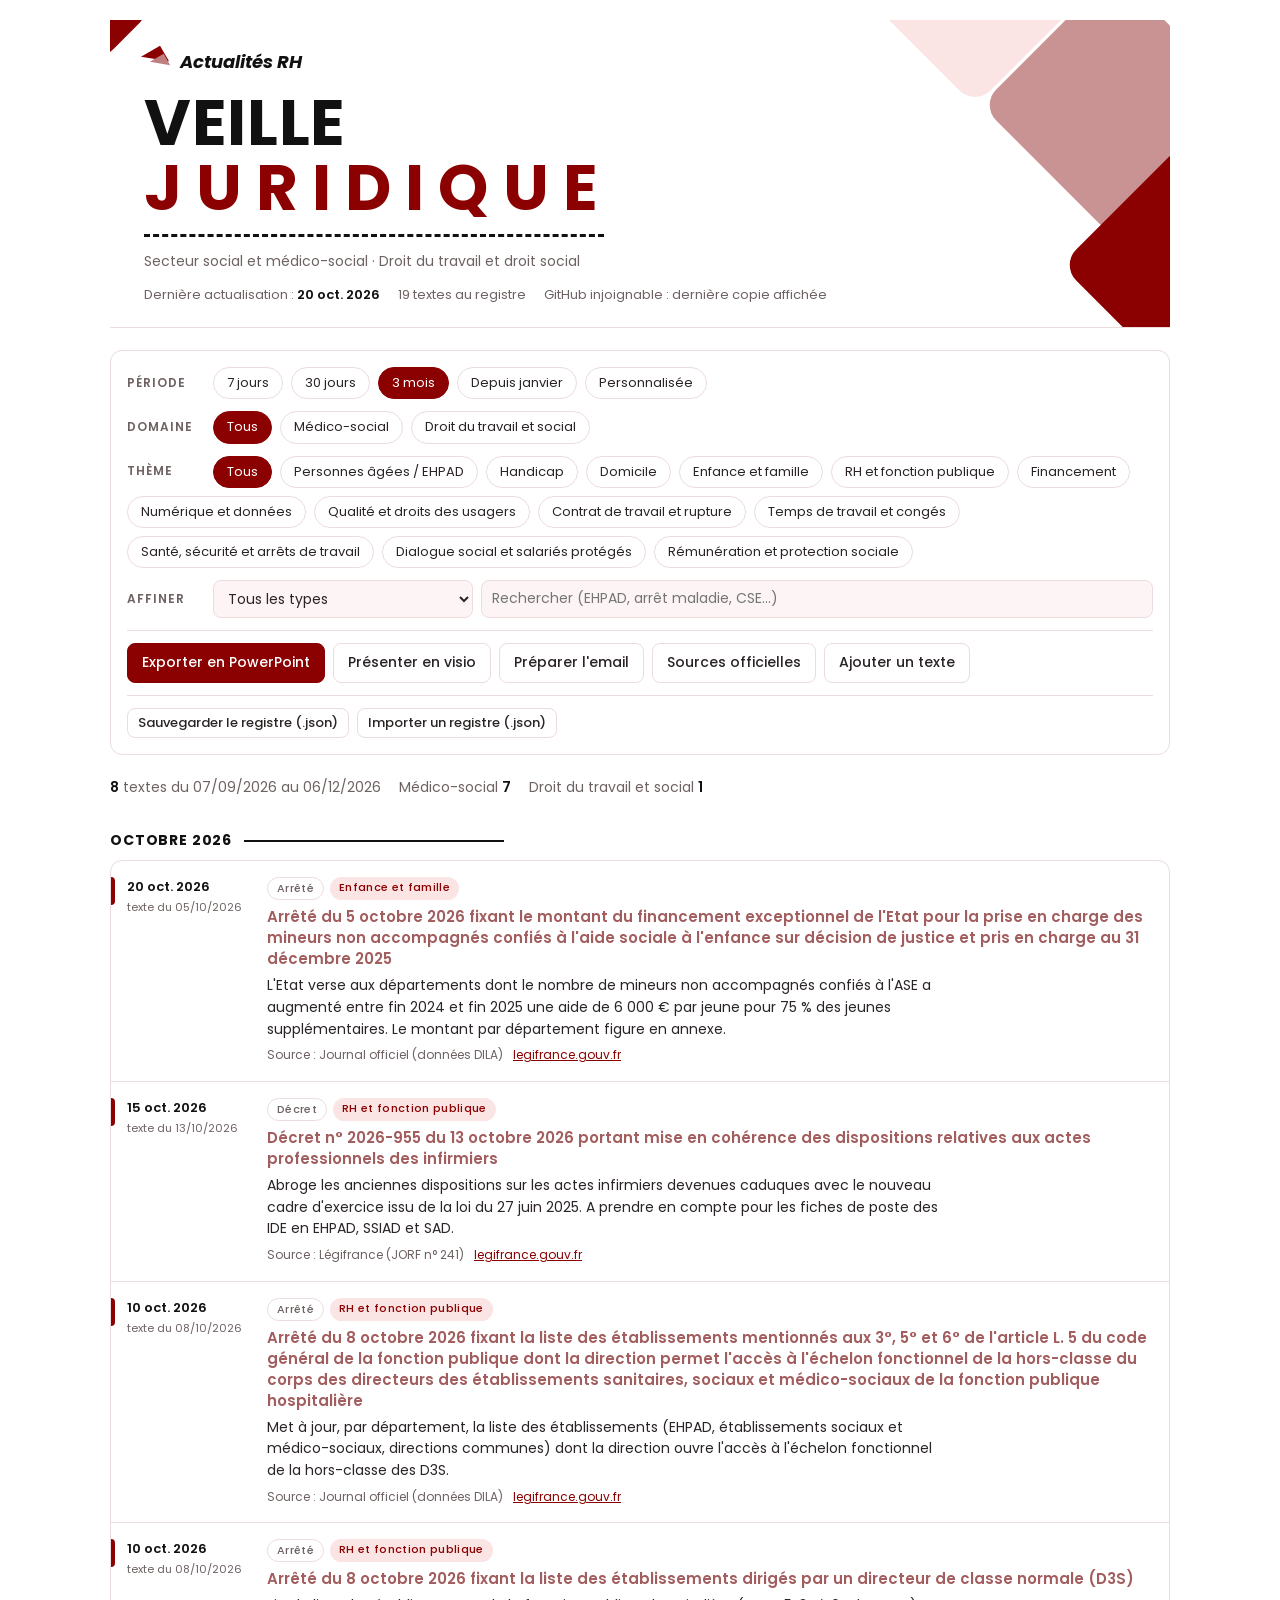
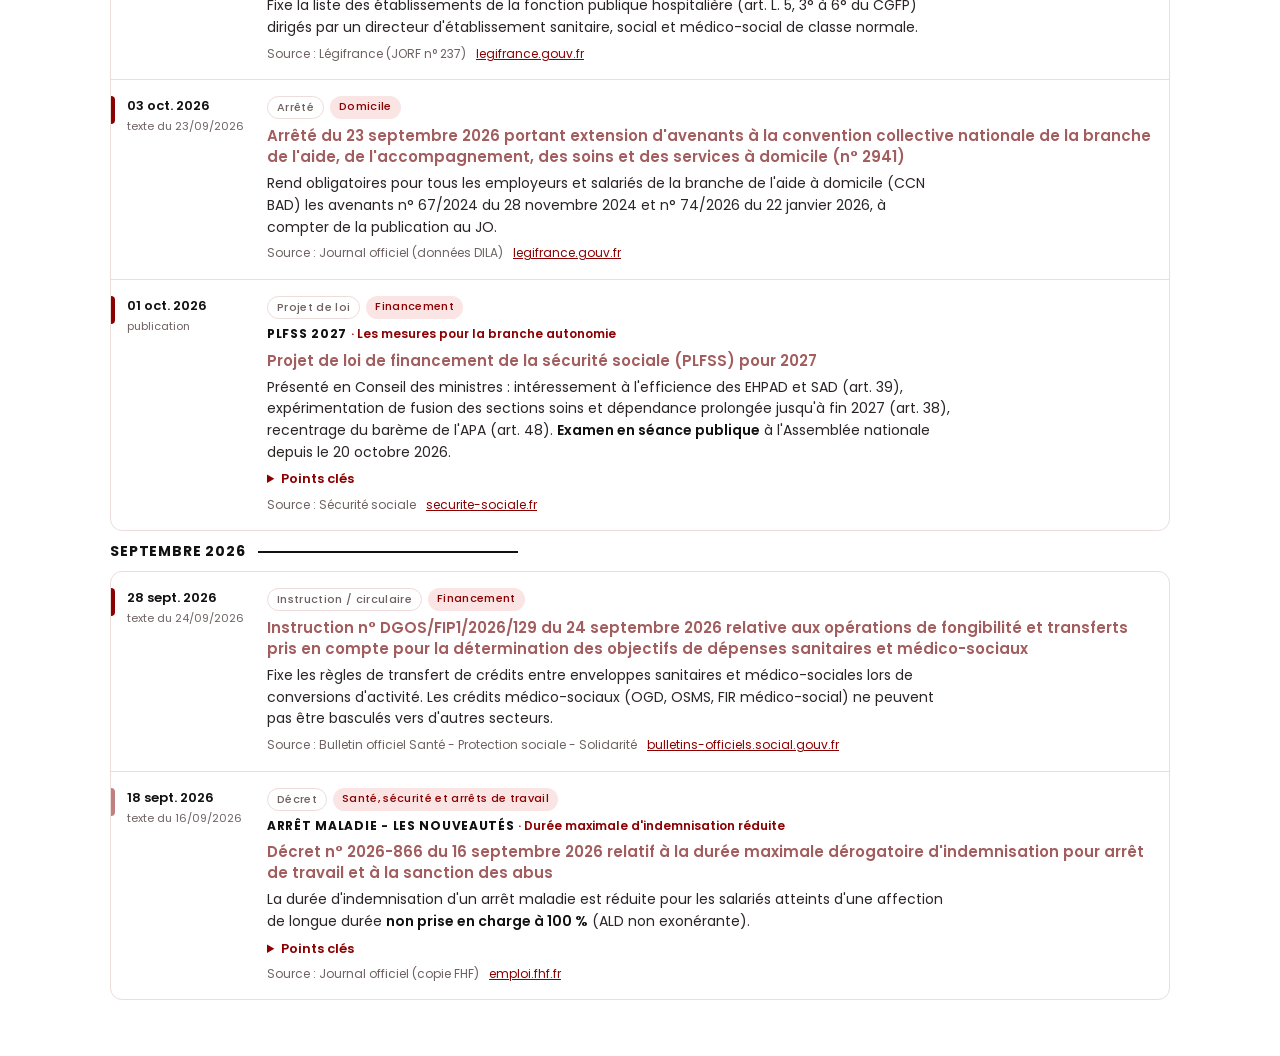
==== commit d6b106a9: "Retour des boutons de thème sous le domaine Co-Authored-By: Claude Opus 5.5 <noreply@anthropic.com> " ====
--- a/index.html
+++ b/index.html
@@ -194,6 +194,7 @@
 .end-mark{position:absolute;left:0;right:0;top:20cqw;display:flex;justify-content:center;align-items:center;gap:1.4cqw;font-weight:700;font-style:italic;font-size:3cqw}
 .end-h{position:absolute;left:0;right:0;top:30cqw;text-align:center;font-weight:700;font-size:4.6cqw;color:#8b0000 !important}
 @media (prefers-reduced-motion:reduce){*{transition:none!important}}
+#themeChips{display:contents}
 </style>
 </head>
 <body>
@@ -225,9 +226,9 @@
       </span>
     </div>
     <div class="row" id="domRow"><span class="lbl">Domaine</span></div>
+    <div class="row" id="themeRow"><span class="lbl">Thème</span><span id="themeChips" class="row"></span></div>
     <div class="row">
       <span class="lbl">Affiner</span>
-      <select id="themeSel" aria-label="Thème"><option value="">Tous les thèmes</option></select>
       <select id="typeSel" aria-label="Type de texte"><option value="">Tous les types</option></select>
       <input type="search" id="q" placeholder="Rechercher (EHPAD, arrêt maladie, CSE…)" aria-label="Rechercher">
     </div>
@@ -490,7 +491,7 @@
     render(); }));
   $("#dFrom").addEventListener("change", e => { state.from = e.target.value; render(); });
   $("#dTo").addEventListener("change", e => { state.to = e.target.value; render(); });
-  $("#themeSel").addEventListener("change", e => { state.theme = e.target.value; render(); });
+  $("#themeChips").addEventListener("click", e => { const b = e.target.closest(".chip"); if(!b) return; state.theme = b.dataset.t; fillThemes(); render(); });
   $("#typeSel").addEventListener("change", e => { state.type = e.target.value; render(); });
   $("#q").addEventListener("input", e => { state.q = e.target.value; render(); });
   $("#bMail").addEventListener("click", openMail);
@@ -512,9 +513,9 @@
   if(Store.extraControls) Store.extraControls();
 }
 function fillThemes(){
-  const sel = $("#themeSel"); const cur = state.theme; sel.innerHTML = '<option value="">Tous les thèmes</option>';
-  Object.entries(DOMAINES).forEach(([d,ths]) => { if(state.domaine && d !== state.domaine) return; const g = document.createElement("optgroup"); g.label = d; ths.forEach(t => g.appendChild(new Option(t,t))); sel.appendChild(g); });
-  if(cur && (!state.domaine || domaineDe(cur) === state.domaine)) sel.value = cur; else state.theme = "";
+  if(state.theme && state.domaine && domaineDe(state.theme) !== state.domaine) state.theme = "";
+  const ths = state.domaine ? DOMAINES[state.domaine] : THEMES;
+  $("#themeChips").innerHTML = ["", ...ths].map(t => `<button class="chip" data-t="${esc(t)}" aria-pressed="${state.theme === t ? "true" : "false"}">${esc(t || "Tous")}</button>`).join("");
 }
 async function copy(text, el){
   try { await navigator.clipboard.writeText(text); toast("Copié dans le presse-papiers"); }
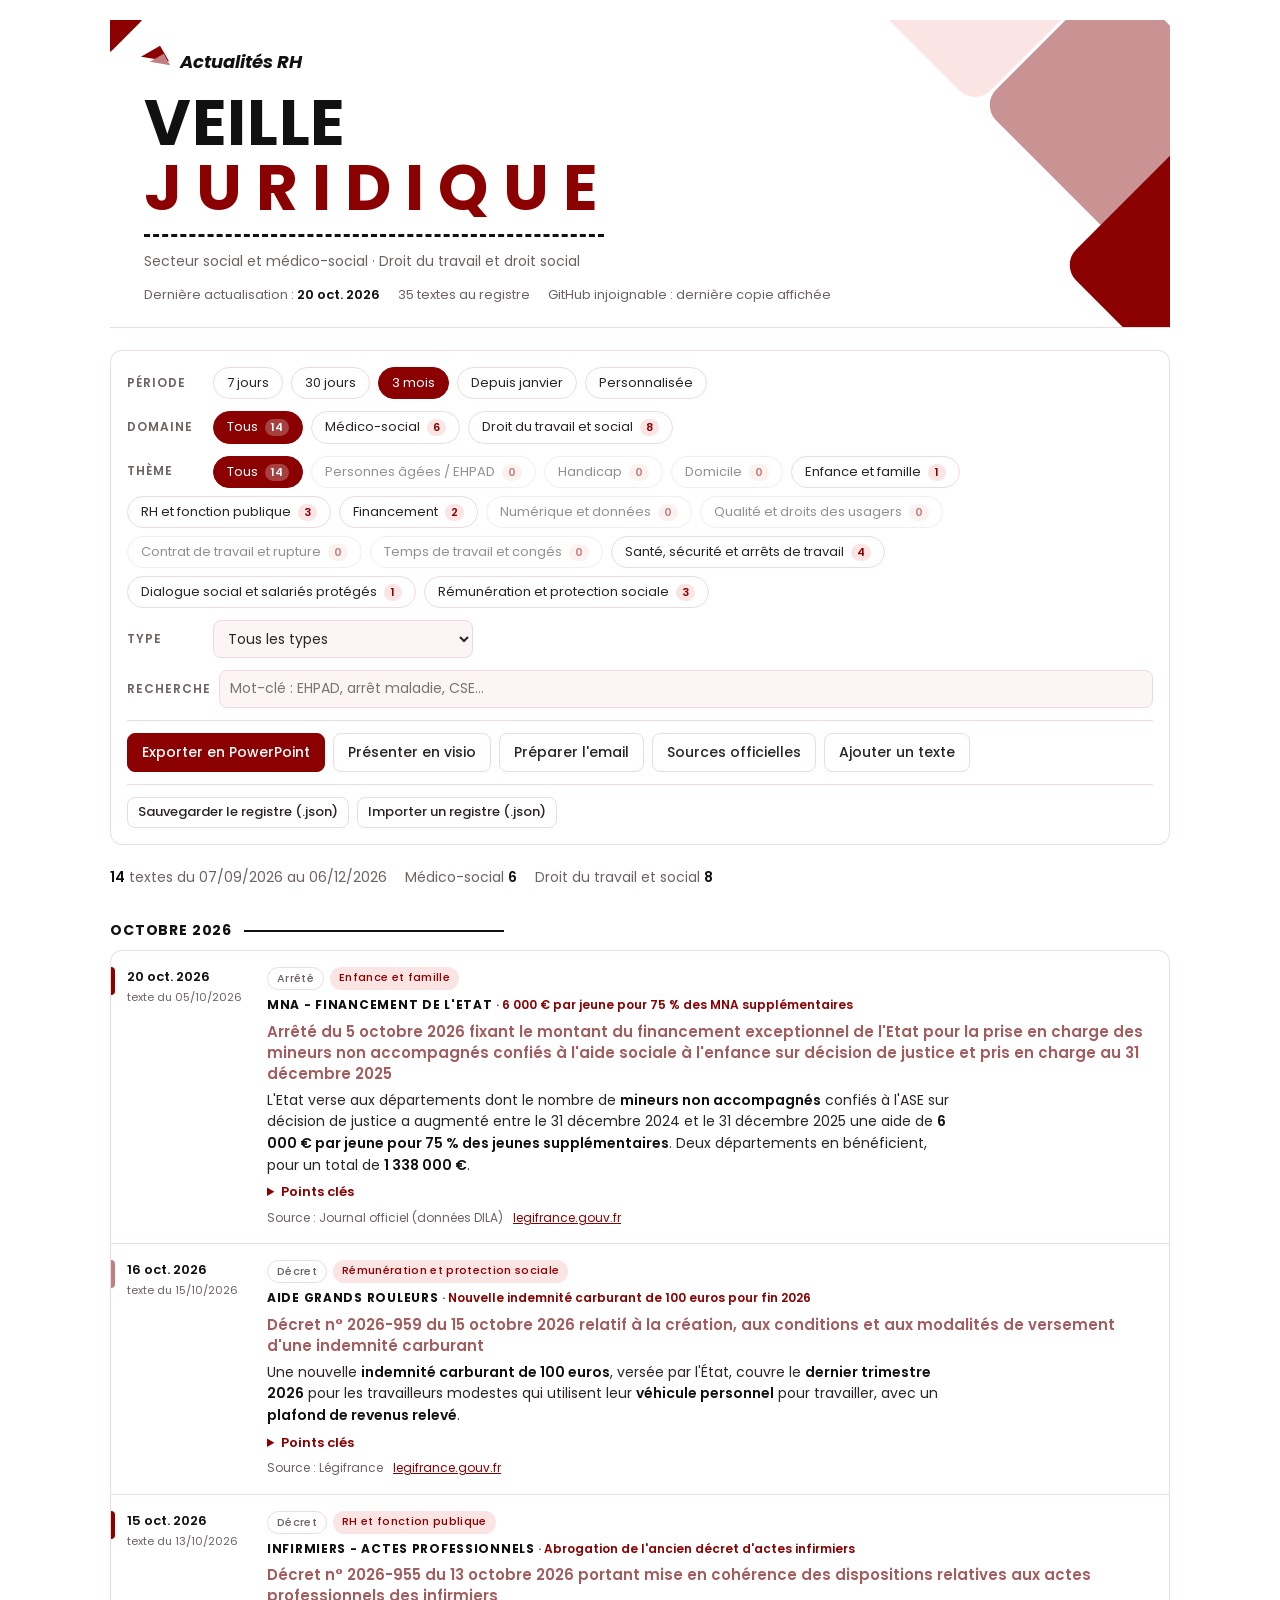
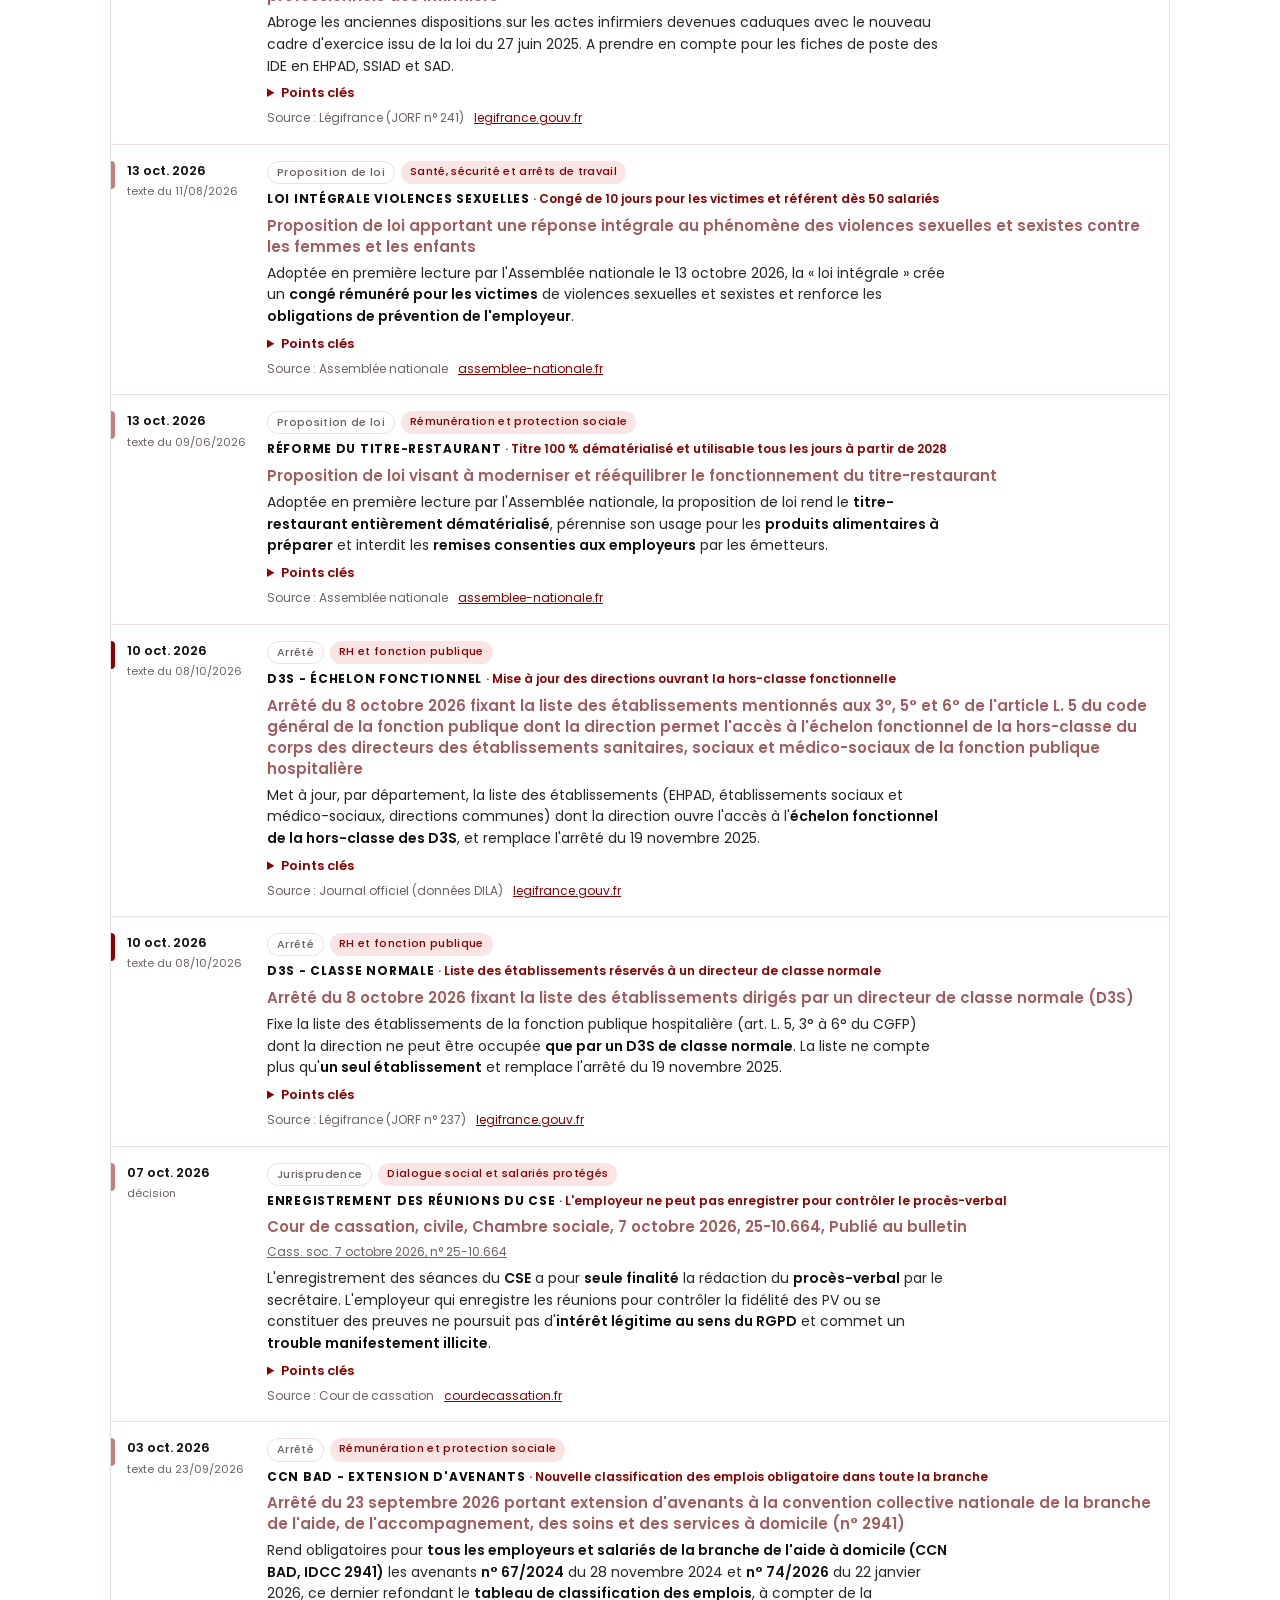
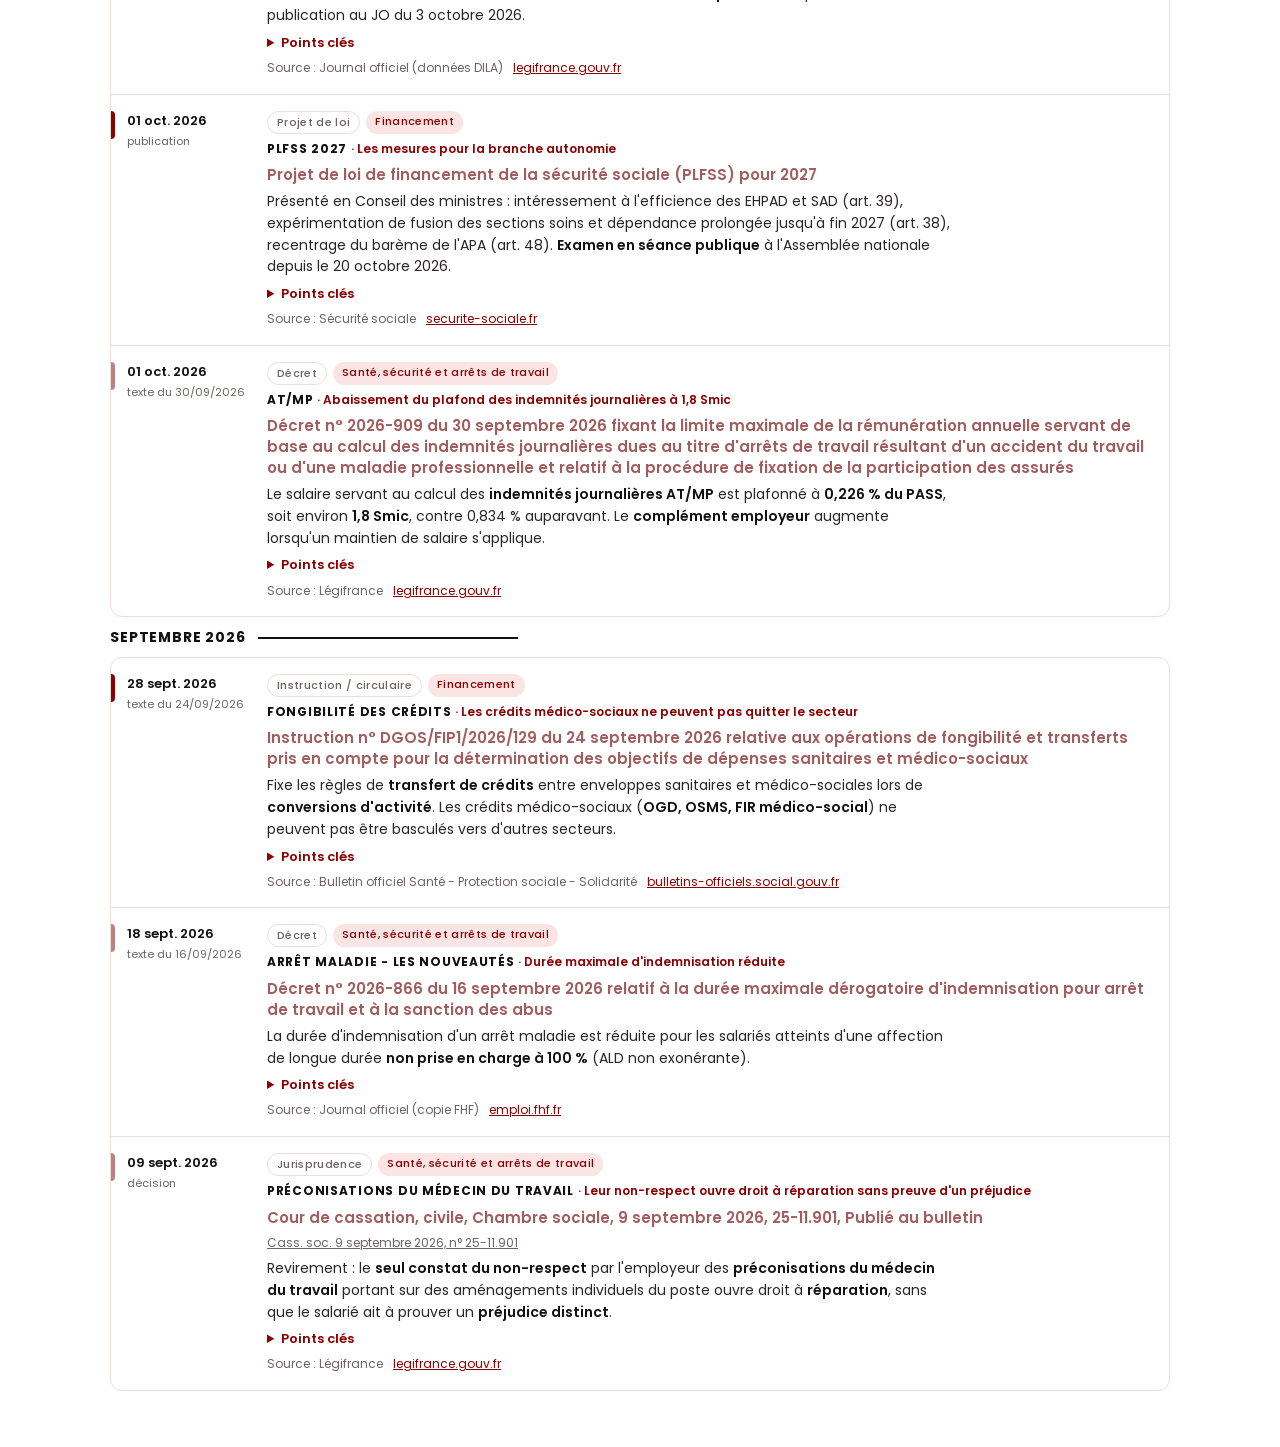
==== commit c0daf397: "Compteurs par domaine et par thème, lignes Type et Recherche séparées Co-Authored-By: Claude Opus 5." ====
--- a/index.html
+++ b/index.html
@@ -194,7 +194,10 @@
 .end-mark{position:absolute;left:0;right:0;top:20cqw;display:flex;justify-content:center;align-items:center;gap:1.4cqw;font-weight:700;font-style:italic;font-size:3cqw}
 .end-h{position:absolute;left:0;right:0;top:30cqw;text-align:center;font-weight:700;font-size:4.6cqw;color:#8b0000 !important}
 @media (prefers-reduced-motion:reduce){*{transition:none!important}}
-#themeChips{display:contents}
+#themeChips,#domChips{display:contents}
+.chip .n{display:inline-block;min-width:1.6em;margin-left:4px;padding:0 6px;border-radius:999px;background:var(--blush);color:var(--red-text);font-size:11px;font-weight:600;text-align:center;font-variant-numeric:tabular-nums}
+.chip[aria-pressed="true"] .n{background:rgba(255,255,255,.25);color:var(--on-btn)}
+.chip.zero{opacity:.5}
 </style>
 </head>
 <body>
@@ -225,12 +228,15 @@
         <label for="dTo">au</label><input type="date" id="dTo">
       </span>
     </div>
-    <div class="row" id="domRow"><span class="lbl">Domaine</span></div>
+    <div class="row" id="domRow"><span class="lbl">Domaine</span><span id="domChips" class="row"></span></div>
     <div class="row" id="themeRow"><span class="lbl">Thème</span><span id="themeChips" class="row"></span></div>
     <div class="row">
-      <span class="lbl">Affiner</span>
+      <span class="lbl">Type</span>
       <select id="typeSel" aria-label="Type de texte"><option value="">Tous les types</option></select>
-      <input type="search" id="q" placeholder="Rechercher (EHPAD, arrêt maladie, CSE…)" aria-label="Rechercher">
+    </div>
+    <div class="row">
+      <span class="lbl">Recherche</span>
+      <input type="search" id="q" placeholder="Mot-clé : EHPAD, arrêt maladie, CSE…" aria-label="Rechercher">
     </div>
     <div class="actions">
       <button class="btn primary" id="bPpt">Exporter en PowerPoint</button>
@@ -328,7 +334,7 @@
 
 </script>
 <script>
-const SEED = {"meta": {"derniereMaj": "2026-10-20"}, "items": [{"id": "arrete-2026-10-05-mna", "date": "2026-10-20", "dateTexte": "2026-10-05", "type": "Arrêté", "theme": "Enfance et famille", "titre": "Arrêté du 5 octobre 2026 fixant le montant du financement exceptionnel de l'Etat pour la prise en charge des mineurs non accompagnés confiés à l'aide sociale à l'enfance sur décision de justice et pris en charge au 31 décembre 2025", "resume": "L'Etat verse aux départements dont le nombre de mineurs non accompagnés confiés à l'ASE a augmenté entre fin 2024 et fin 2025 une aide de 6 000 € par jeune pour 75 % des jeunes supplémentaires. Le montant par département figure en annexe.", "source": "Journal officiel (données DILA)", "url": "https://www.legifrance.gouv.fr/jorf/id/JORFTEXT000054999225", "ajoute": "2026-10-20"}, {"id": "decret-2026-955", "date": "2026-10-15", "dateTexte": "2026-10-13", "type": "Décret", "theme": "RH et fonction publique", "titre": "Décret n° 2026-955 du 13 octobre 2026 portant mise en cohérence des dispositions relatives aux actes professionnels des infirmiers", "resume": "Abroge les anciennes dispositions sur les actes infirmiers devenues caduques avec le nouveau cadre d'exercice issu de la loi du 27 juin 2025. A prendre en compte pour les fiches de poste des IDE en EHPAD, SSIAD et SAD.", "source": "Légifrance (JORF n° 241)", "url": "https://www.legifrance.gouv.fr/jorf/id/JORFTEXT000054983458", "ajoute": "2026-10-19"}, {"id": "arrete-2026-10-08-d3s-hors-classe", "date": "2026-10-10", "dateTexte": "2026-10-08", "type": "Arrêté", "theme": "RH et fonction publique", "titre": "Arrêté du 8 octobre 2026 fixant la liste des établissements mentionnés aux 3°, 5° et 6° de l'article L. 5 du code général de la fonction publique dont la direction permet l'accès à l'échelon fonctionnel de la hors-classe du corps des directeurs des établissements sanitaires, sociaux et médico-sociaux de la fonction publique hospitalière", "resume": "Met à jour, par département, la liste des établissements (EHPAD, établissements sociaux et médico-sociaux, directions communes) dont la direction ouvre l'accès à l'échelon fonctionnel de la hors-classe des D3S.", "source": "Journal officiel (données DILA)", "url": "https://www.legifrance.gouv.fr/jorf/id/JORFTEXT000054969574", "ajoute": "2026-10-20"}, {"id": "arrete-2026-10-08-d3s", "date": "2026-10-10", "dateTexte": "2026-10-08", "type": "Arrêté", "theme": "RH et fonction publique", "titre": "Arrêté du 8 octobre 2026 fixant la liste des établissements dirigés par un directeur de classe normale (D3S)", "resume": "Fixe la liste des établissements de la fonction publique hospitalière (art. L. 5, 3° à 6° du CGFP) dirigés par un directeur d'établissement sanitaire, social et médico-social de classe normale.", "source": "Légifrance (JORF n° 237)", "url": "https://www.legifrance.gouv.fr/eli/arrete/2026/10/8/SFHH2626791A/jo/texte", "ajoute": "2026-10-19"}, {"id": "arrete-2026-09-23-ccn-bad", "date": "2026-10-03", "dateTexte": "2026-09-23", "type": "Arrêté", "theme": "Domicile", "titre": "Arrêté du 23 septembre 2026 portant extension d'avenants à la convention collective nationale de la branche de l'aide, de l'accompagnement, des soins et des services à domicile (n° 2941)", "resume": "Rend obligatoires pour tous les employeurs et salariés de la branche de l'aide à domicile (CCN BAD) les avenants n° 67/2024 du 28 novembre 2024 et n° 74/2026 du 22 janvier 2026, à compter de la publication au JO.", "source": "Journal officiel (données DILA)", "url": "https://www.legifrance.gouv.fr/jorf/id/JORFTEXT000054945998", "ajoute": "2026-10-20"}, {"id": "plfss-2027", "date": "2026-10-01", "dateTexte": "2026-10-01", "type": "Projet de loi", "theme": "Financement", "sujet": "PLFSS 2027", "accroche": "Les mesures pour la branche autonomie", "titre": "Projet de loi de financement de la sécurité sociale (PLFSS) pour 2027", "resume": "Présenté en Conseil des ministres : intéressement à l'efficience des EHPAD et SAD (art. 39), expérimentation de fusion des sections soins et dépendance prolongée jusqu'à fin 2027 (art. 38), recentrage du barème de l'APA (art. 48). **Examen en séance publique** à l'Assemblée nationale depuis le 20 octobre 2026.", "points": ["Création d'un **intéressement à l'efficience** des EHPAD et des services autonomie à domicile (art. 39)", "Expérimentation de **fusion des sections soins et dépendance** prolongée jusqu'à fin 2027 (art. 38)", "**Recentrage du barème de l'APA** sur les bénéficiaires les plus modestes (art. 48)"], "etapes": [{"date": "2026-10-01", "detail": "Conseil des ministres et dépôt à l'Assemblée nationale (n° 3211)", "fait": true, "libelle": "Dépôt au Parlement"}, {"date": "2026-10-20", "detail": "1re lecture à l'Assemblée nationale - séance publique ouverte le 20 octobre 2026", "fait": false, "libelle": "Examen et adoption"}, {"fait": false, "libelle": "Promulgation"}], "source": "Sécurité sociale", "url": "https://www.securite-sociale.fr/la-secu-en-detail/loi-de-financement/annee-en-cours", "ajoute": "2026-10-19"}, {"id": "instruction-2026-129", "date": "2026-09-28", "dateTexte": "2026-09-24", "type": "Instruction / circulaire", "theme": "Financement", "titre": "Instruction n° DGOS/FIP1/2026/129 du 24 septembre 2026 relative aux opérations de fongibilité et transferts pris en compte pour la détermination des objectifs de dépenses sanitaires et médico-sociaux", "resume": "Fixe les règles de transfert de crédits entre enveloppes sanitaires et médico-sociales lors de conversions d'activité. Les crédits médico-sociaux (OGD, OSMS, FIR médico-social) ne peuvent pas être basculés vers d'autres secteurs.", "source": "Bulletin officiel Santé - Protection sociale - Solidarité", "url": "https://bulletins-officiels.social.gouv.fr/instruction-ndeg-dgosfip12026129-du-24-septembre-2026-relative-aux-operations-de-fongibilite-et-transferts-pris-en-compte-pour-la-determination-des-objectifs-de-depenses-sanitaires-et-medico-sociaux", "ajoute": "2026-10-19"}, {"id": "decret-2026-866", "date": "2026-09-18", "dateTexte": "2026-09-16", "type": "Décret", "theme": "Santé, sécurité et arrêts de travail", "sujet": "Arrêt maladie - les nouveautés", "accroche": "Durée maximale d'indemnisation réduite", "titre": "Décret n° 2026-866 du 16 septembre 2026 relatif à la durée maximale dérogatoire d'indemnisation pour arrêt de travail et à la sanction des abus", "resume": "La durée d'indemnisation d'un arrêt maladie est réduite pour les salariés atteints d'une affection de longue durée **non prise en charge à 100 %** (ALD non exonérante).", "points": ["Les indemnités journalières sont versées **pendant 1 an maximum**", "Pour une nouvelle période d'indemnisation au titre de la même maladie, le salarié doit avoir **repris son travail pendant au moins 1 an**", "La durée reste fixée à **3 ans** pour une ALD **prise en charge à 100 %** (ALD exonérante)", "Le décret permet aussi de **sanctionner les arrêts de travail injustifiés**"], "application": "Arrêts prescrits à partir du 15 octobre 2026 et arrêts en cours qui atteignent 6 mois après cette date. Les salariés déjà en arrêt depuis plus de 6 mois au 15 octobre 2026 restent soumis aux anciennes règles.", "impact": "Fin d'indemnisation possible pour certains arrêts en cours, avec à la clé des visites de reprise, des reprises avec ou sans aménagement de poste et de probables procédures d'inaptitude.", "source": "Journal officiel (copie FHF)", "url": "https://emploi.fhf.fr/sites/default/files/2026-09/d%C3%A9cret%202026-866%20-%20dur%C3%A9e%20maximale%20d%C3%A9rogatoire%20d'indemnisation%20et%20sanction%20des%20abus.pdf", "ajoute": "2026-10-19"}, {"id": "instruction-2026-125", "date": "2026-09-04", "dateTexte": "2026-09-01", "type": "Instruction / circulaire", "theme": "Qualité et droits des usagers", "titre": "Instruction n° DGCS/SD2A/2026/125 du 1er septembre 2026 relative à la mise en œuvre de la formation continue obligatoire (FCO) des mandataires judiciaires à la protection des majeurs (MJPM)", "resume": "Précise la formation continue obligatoire des MJPM et des cadres des services mandataires, en vigueur au 1er janvier 2027, et le contrôle confié aux DDETS. Les services MJPM doivent planifier ces formations dès maintenant.", "source": "Bulletin officiel Santé - Protection sociale - Solidarité", "url": "https://bulletins-officiels.social.gouv.fr/instruction-ndeg-dgcssd2a2026125-du-1er-septembre-2026-relative-la-mise-en-oeuvre-de-la-formation-continue-obligatoire-fco-des-mandataires-judiciaires-la-protection-des-majeurs-mjpm", "ajoute": "2026-10-19"}, {"id": "instruction-2026-127", "date": "2026-08-31", "dateTexte": "2026-08-31", "type": "Instruction / circulaire", "theme": "Enfance et famille", "titre": "Instruction n° DGCS/SD2C/2026/127 du 31 août 2026 relative aux comités et schémas départementaux des services aux familles", "resume": "Organise l'animation des comités départementaux des services aux familles (CDSF) et le renouvellement des schémas départementaux des services aux familles (SDSF).", "source": "Bulletins officiels Solidarités", "url": "https://bulletins-officiels.social.gouv.fr/[base64]", "ajoute": "2026-10-19"}, {"id": "guide-dgt-salaries-proteges-2026", "date": "2026-08-27", "dateTexte": "2026-08-27", "type": "Guide / questions-réponses", "theme": "Dialogue social et salariés protégés", "sujet": "Salariés protégés", "accroche": "Nouveau guide de l'administration sur la rupture du contrat", "titre": "Guide relatif aux décisions administratives en matière de rupture ou transfert du contrat de travail des salariés protégés (version de juin 2026)", "resume": "Le ministère du Travail a mis en ligne le 27 août 2026 la nouvelle version du guide de la Direction générale du travail, qui remplace celle de septembre 2019. C'est la **grille de lecture de l'inspection du travail** pour autoriser ou refuser la rupture du contrat d'un salarié protégé.", "points": ["**Cinq fiches profondément revues** : compétence de l'inspecteur du travail, procédures internes légales ou conventionnelles, motif disciplinaire, motif économique et reclassement, inaptitude médicale", "**Nouvelle fiche sur la preuve** : l'administration contrôle la licéité et la recevabilité des preuves (enregistrements, vidéosurveillance, messageries)", "**Nouvelle fiche sur les faits hors contrat** : faits commis dans l'exercice du mandat ou dans la vie personnelle du salarié", "Le guide **ne lie ni le juge administratif ni le juge judiciaire**"], "application": "Document de référence de l'inspection du travail depuis sa mise en ligne le 27 août 2026", "impact": "Avant toute demande d'autorisation, vérifier les procédures de convocation et d'entretien préalable prévues par la convention collective, choisir le bon motif (disciplinaire ou non) et s'assurer que les preuves sont recevables.", "source": "Ministère du Travail", "url": "https://travail-emploi.gouv.fr/guide-relatif-aux-decisions-administratives-en-matiere-de-rupture-ou-transfert-du-contrat-de-travail-des-salaries-proteges", "ajoute": "2026-10-20"}, {"id": "decret-2026-786", "date": "2026-08-12", "dateTexte": "2026-08-12", "type": "Décret", "theme": "Enfance et famille", "titre": "Décret n° 2026-786 du 12 août 2026 fixant la contribution des départements au GIP « France enfance protégée » pour 2026", "resume": "Fixe le montant de la contribution financière des départements au fonctionnement du groupement d'intérêt public France enfance protégée au titre de 2026.", "source": "Légifrance", "url": "https://www.legifrance.gouv.fr/loda/id/JORFTEXT000054683460", "ajoute": "2026-10-19"}, {"id": "decret-2026-769", "date": "2026-08-11", "dateTexte": "2026-08-11", "type": "Décret", "theme": "Domicile", "titre": "Décret n° 2026-769 du 11 août 2026 relatif à l'étude nationale des coûts des services autonomie à domicile", "resume": "Crée le traitement de données de la première étude nationale des coûts des SAD (DGCS et CNSA, réalisation ATIH) auprès de 437 services volontaires : dépendance, tarifs, reste à charge, effectifs et temps d'intervention.", "source": "Légifrance", "url": "https://www.legifrance.gouv.fr/jorf/id/JORFTEXT000054673231", "ajoute": "2026-10-19"}, {"id": "decret-2026-760", "date": "2026-08-08", "dateTexte": "2026-08-08", "type": "Décret", "theme": "Personnes âgées / EHPAD", "titre": "Décret n° 2026-760 du 8 août 2026 relatif aux indicateurs transmis par les EHPAD et publiés par la CNSA", "resume": "Ajoute trois indicateurs RH publiés par la CNSA pour chaque EHPAD : taux d'encadrement, taux d'absentéisme et taux de rotation du personnel. Modalités de calcul fixées par un arrêté du même jour.", "source": "Légifrance", "url": "https://www.legifrance.gouv.fr/loda/id/JORFTEXT000054646534", "ajoute": "2026-10-19"}, {"id": "instruction-2026-91", "date": "2026-07-21", "dateTexte": "2026-07-21", "type": "Instruction / circulaire", "theme": "Numérique et données", "titre": "Instruction n° DNS/TS/DGCS/TOPH/CNSA/DAPO/2026/91 du 21 juillet 2026 sur la généralisation du programme ESMS Numérique", "resume": "Fixe les modalités de la phase de généralisation du programme ESMS Numérique (dossier usager informatisé et financements associés) pour les établissements et services.", "source": "Bulletins officiels Solidarités", "url": "https://bulletins-officiels.social.gouv.fr/instruction-ndeg-dnstsdgcstophcnsadapo202691-du-21-juillet-2026-relative-la-mise-en-oeuvre-de-la-phase-de-generalisation-du-programme-esms-numerique", "ajoute": "2026-10-19"}, {"id": "instruction-2026-96", "date": "2026-07-09", "dateTexte": "2026-07-09", "type": "Instruction / circulaire", "theme": "Financement", "titre": "Instruction n° DGCS/SD5/CNSA/DAPO/2026/96 du 9 juillet 2026 relative au Plan d'aide à l'investissement 2026", "resume": "Précise la mise en oeuvre du Plan d'aide à l'investissement (PAI) 2026 des établissements et services pour personnes âgées.", "source": "Bulletins officiels Solidarités", "url": "https://bulletins-officiels.social.gouv.fr/instruction-ndeg-dgcssd5cnsadapo202696-du-9-juillet-2026-relative-la-mise-en-oeuvre-du-plan-daide-linvestissement-pai-des-etablissements-et-services-pour-personnes-agees-en-2026", "ajoute": "2026-10-19"}, {"id": "decret-2026-590", "date": "2026-07-03", "dateTexte": "2026-07-03", "type": "Décret", "theme": "Personnes âgées / EHPAD", "titre": "Décret n° 2026-590 du 3 juillet 2026 relatif au registre communal des personnes vulnérables", "resume": "Pris en application de la loi Bien vieillir, élargit les finalités du registre communal des personnes vulnérables et précise le cadre du traitement des données.", "source": "Légifrance", "url": "https://www.legifrance.gouv.fr/loda/id/JORFTEXT000054386844/", "ajoute": "2026-10-19"}, {"id": "instruction-2026-80", "date": "2026-06-16", "dateTexte": "2026-06-16", "type": "Instruction / circulaire", "theme": "Financement", "titre": "Instruction n° DGCS/SD5B/DSS/SD1A/CNSA/DFO/2026/80 du 16 juin 2026 relative à la campagne budgétaire 2026 des ESMS PA/PH", "resume": "Fixe les orientations de la campagne budgétaire 2026 des établissements et services médico-sociaux accueillant des personnes âgées et des personnes en situation de handicap.", "source": "Bulletins officiels Solidarités", "url": "https://bulletins-officiels.social.gouv.fr/[base64]", "ajoute": "2026-10-19"}, {"id": "arrete-2026-04-28-honorabilite", "date": "2026-04-28", "dateTexte": "2026-04-28", "type": "Arrêté", "theme": "Qualité et droits des usagers", "titre": "Arrêté du 28 avril 2026 relatif au déploiement de l'attestation d'honorabilité", "resume": "Déploie l'attestation d'honorabilité des professionnels et bénévoles des ESMS accueillant des enfants handicapés : Occitanie en 1re vague depuis le 30 avril, 2e vague au 1er septembre 2026, extension adultes et personnes âgées prévue d'ici début 2027.", "source": "Légifrance", "url": "https://www.legifrance.gouv.fr/jorf/id/JORFTEXT000053975457", "ajoute": "2026-10-19"}]};
+const SEED = {"meta": {"derniereMaj": "2026-10-20"}, "items": [{"id": "arrete-2026-10-05-mna", "date": "2026-10-20", "dateTexte": "2026-10-05", "type": "Arrêté", "theme": "Enfance et famille", "sujet": "MNA - financement de l'Etat", "accroche": "6 000 € par jeune pour 75 % des MNA supplémentaires", "titre": "Arrêté du 5 octobre 2026 fixant le montant du financement exceptionnel de l'Etat pour la prise en charge des mineurs non accompagnés confiés à l'aide sociale à l'enfance sur décision de justice et pris en charge au 31 décembre 2025", "resume": "L'Etat verse aux départements dont le nombre de **mineurs non accompagnés** confiés à l'ASE sur décision de justice a augmenté entre le 31 décembre 2024 et le 31 décembre 2025 une aide de **6 000 € par jeune pour 75 % des jeunes supplémentaires**. Deux départements en bénéficient, pour un total de **1 338 000 €**.", "points": ["Financement de **6 000 € par jeune** pour **75 % des MNA supplémentaires** pris en charge au 31 décembre 2025 par rapport au 31 décembre 2024 (nombre arrondi à l'entier le plus proche)", "Calcul à partir des données transmises par les départements au **ministère de la justice** (art. R. 221-14 CASF)", "**223 jeunes** pris en compte au niveau national, pour un total de **1 338 000 €**", "Seuls **deux départements** perçoivent une dotation, tous les autres étant à zéro"], "application": "Dotation 2026 attribuée aux départements, arrêté publié au JO du 20 octobre 2026.", "impact": "Effet limité pour les gestionnaires : la compensation ne bénéficie qu'à deux départements et reste sans incidence directe sur les tarifs des établissements et services de protection de l'enfance ailleurs.", "source": "Journal officiel (données DILA)", "url": "https://www.legifrance.gouv.fr/jorf/id/JORFTEXT000054999225", "ajoute": "2026-10-20"}, {"id": "decret-2026-959", "date": "2026-10-16", "dateTexte": "2026-10-15", "type": "Décret", "theme": "Rémunération et protection sociale", "sujet": "Aide grands rouleurs", "accroche": "Nouvelle indemnité carburant de 100 euros pour fin 2026", "titre": "Décret n° 2026-959 du 15 octobre 2026 relatif à la création, aux conditions et aux modalités de versement d'une indemnité carburant", "resume": "Une nouvelle **indemnité carburant de 100 euros**, versée par l'État, couvre le **dernier trimestre 2026** pour les travailleurs modestes qui utilisent leur **véhicule personnel** pour travailler, avec un **plafond de revenus relevé**.", "points": ["Montant forfaitaire de **100 euros** pour la période **octobre à décembre 2026**", "Revenu fiscal de référence 2024 par part **inférieur ou égal à 22 770 euros** et revenus d'activité déclarés (salaires, BIC, BNC, BA)", "Véhicule personnel thermique ou hybride non rechargeable, assuré, avec **plus de 15 km par trajet domicile-travail** ou **plus de 8 000 km par an** pour le travail", "Versement automatique dès le 16 octobre 2026 pour les bénéficiaires de la première aide, demande en ligne sur **impots.gouv.fr à partir du 27 octobre 2026** pour les autres"], "application": "Publié au Journal officiel du 16 octobre 2026, il concerne les salariés et indépendants modestes utilisant leur véhicule personnel pour leur activité professionnelle.", "impact": "Aucune démarche ni financement à la charge de l'employeur, mais l'information peut être relayée auprès des professionnels qui se déplacent avec leur véhicule (intervenants à domicile, soignants en tournée). L'aide ne remplace pas les indemnités kilométriques dues par l'employeur.", "source": "Légifrance", "url": "https://www.legifrance.gouv.fr/jorf/id/JORFTEXT000054988304", "ajoute": "2026-10-20"}, {"id": "decret-2026-955", "date": "2026-10-15", "dateTexte": "2026-10-13", "type": "Décret", "theme": "RH et fonction publique", "sujet": "Infirmiers - actes professionnels", "accroche": "Abrogation de l'ancien décret d'actes infirmiers", "titre": "Décret n° 2026-955 du 13 octobre 2026 portant mise en cohérence des dispositions relatives aux actes professionnels des infirmiers", "resume": "Abroge les anciennes dispositions sur les actes infirmiers devenues caduques avec le nouveau cadre d'exercice issu de la loi du 27 juin 2025. A prendre en compte pour les fiches de poste des IDE en EHPAD, SSIAD et SAD.", "points": ["Abroge les **anciennes dispositions réglementaires sur les actes professionnels infirmiers** du code de la santé publique, devenues caduques", "Fait suite à la réécriture de l'**article L. 4311-1 CSP** par la **loi n° 2025-581 du 27 juin 2025** (exercice défini par missions)", "Le cadre en vigueur repose désormais sur le **décret n° 2025-1306 du 24 décembre 2025** (activités et compétences) et les **arrêtés du 26 juin 2026** (liste des actes et soins, prescriptions)", "Les actes du **rôle propre délégables** aux aides-soignants, auxiliaires de puériculture et AES relèvent de ce nouveau cadre"], "application": "Depuis la publication au JO du 15 octobre 2026, pour les infirmiers et leurs employeurs (EHPAD, SSIAD, SAD, établissements de santé et médico-sociaux).", "impact": "Les fiches de poste, protocoles de soins et délégations aux aides-soignants et AES qui renvoient encore à l'ancien décret d'actes doivent être mis à jour sur la base du nouveau cadre réglementaire.", "source": "Légifrance (JORF n° 241)", "url": "https://www.legifrance.gouv.fr/jorf/id/JORFTEXT000054983458", "ajoute": "2026-10-19"}, {"id": "ppl-violences-sexuelles", "date": "2026-10-13", "dateTexte": "2026-08-11", "type": "Proposition de loi", "theme": "Santé, sécurité et arrêts de travail", "sujet": "Loi intégrale violences sexuelles", "accroche": "Congé de 10 jours pour les victimes et référent dès 50 salariés", "titre": "Proposition de loi apportant une réponse intégrale au phénomène des violences sexuelles et sexistes contre les femmes et les enfants", "resume": "Adoptée en première lecture par l'Assemblée nationale le 13 octobre 2026, la « loi intégrale » crée un **congé rémunéré pour les victimes** de violences sexuelles et sexistes et renforce les **obligations de prévention de l'employeur**.", "points": ["**Congé de 10 jours** pour le salarié victime d'agression sexuelle, de harcèlement sexuel ou d'agissements sexistes, **sans perte de rémunération**, fractionnable par demi-journée, avec préavis de **24 heures** et justificatif sous **5 jours** (plainte, attestation de santé ou d'association)", "Pour les **agents publics**, autorisation spéciale d'absence de **10 jours ouvrables** au plus sans perte de traitement", "**Référent** violences sexuelles et sexistes obligatoire **dès 50 salariés** (au lieu de 250), formé dans les 6 mois", "Risques de violences sexuelles et sexistes à inscrire expressément dans le **document unique**, avec actions de prévention et **sensibilisation** des salariés", "**Enquête interne** à déclencher sans délai après un signalement"], "application": "Texte non définitif, à examiner par le Sénat, qui pourra le modifier.", "impact": "Si ces mesures sont confirmées, l'employeur devra prévoir ce nouveau congé dans sa gestion des absences, désigner et former un référent dès 50 salariés et formaliser sa procédure de signalement et d'enquête interne. Il peut déjà revoir son document unique sur ce risque.", "etapes": [{"date": "2026-08-11", "detail": "Déposée à l'Assemblée nationale (n° 3106), procédure accélérée engagée le 25 septembre 2026, examen par une commission spéciale", "fait": true, "libelle": "Dépôt au Parlement"}, {"date": "2026-10-13", "detail": "Adoptée en première lecture par l'Assemblée nationale le 13 octobre 2026 (503 voix pour, aucune contre), examen au Sénat à venir", "fait": false, "libelle": "Examen et adoption"}, {"detail": "Après adoption définitive par le Parlement", "fait": false, "libelle": "Promulgation"}], "source": "Assemblée nationale", "url": "https://www.assemblee-nationale.fr/dyn/17/dossiers/apporter_reponse_integrale_phenomene_violences_sexuelles_sexistes_contre_femmes_enfants_17e", "ajoute": "2026-10-20"}, {"id": "ppl-titre-restaurant", "date": "2026-10-13", "dateTexte": "2026-06-09", "type": "Proposition de loi", "theme": "Rémunération et protection sociale", "sujet": "Réforme du titre-restaurant", "accroche": "Titre 100 % dématérialisé et utilisable tous les jours à partir de 2028", "titre": "Proposition de loi visant à moderniser et rééquilibrer le fonctionnement du titre-restaurant", "resume": "Adoptée en première lecture par l'Assemblée nationale, la proposition de loi rend le **titre-restaurant entièrement dématérialisé**, pérennise son usage pour les **produits alimentaires à préparer** et interdit les **remises consenties aux employeurs** par les émetteurs.", "points": ["Titre-restaurant défini comme un **titre spécial de paiement dématérialisé**, utilisable pour des repas ou des produits permettant de les préparer, **tous les jours y compris le dimanche et les jours fériés**", "**Interdiction des rabais** faisant passer le prix d'achat des titres sous leur **valeur faciale** pour l'employeur, sous peine d'amende pour l'émetteur", "Durée d'utilisation de **3 ans**, contre-valeur des titres périmés versée au **budget des activités sociales et culturelles** et possibilité pour les salariés de donner leurs titres à des associations d'aide alimentaire", "Attribution **maintenue pendant les congés de maternité, paternité, adoption et de naissance supplémentaire** (article ajouté)", "Entrée en vigueur au **1er janvier 2028**, la dérogation actuelle d'usage étant prolongée d'un an jusqu'en 2027"], "application": "Texte en cours d'examen au Sénat, entrée en vigueur prévue au 1er janvier 2028 pour les titres émis à partir de 2028 si le texte est adopté en l'état.", "impact": "L'employeur devra anticiper la fin des titres papier, la renégociation de ses contrats avec l'émetteur (fin des tarifs remisés, avenants possibles) et le maintien des titres pendant les congés liés à la naissance ou à l'adoption.", "etapes": [{"date": "2026-06-09", "detail": "Déposée à l'Assemblée nationale (n° 2892), procédure accélérée engagée le 28 septembre 2026", "fait": true, "libelle": "Dépôt au Parlement"}, {"date": "2026-10-12", "detail": "Adoptée en première lecture par l'Assemblée nationale le 12 octobre 2026 (T.A. n° 352), transmise au Sénat le 13 octobre 2026 (n° 32), examen au Sénat à venir", "fait": false, "libelle": "Examen et adoption"}, {"detail": "Après adoption définitive par le Parlement", "fait": false, "libelle": "Promulgation"}], "source": "Assemblée nationale", "url": "https://www.assemblee-nationale.fr/dyn/17/dossiers/moderniser_fonctionnement_titre_restaurant_17e", "ajoute": "2026-10-20"}, {"id": "arrete-2026-10-08-d3s-hors-classe", "date": "2026-10-10", "dateTexte": "2026-10-08", "type": "Arrêté", "theme": "RH et fonction publique", "sujet": "D3S - échelon fonctionnel", "accroche": "Mise à jour des directions ouvrant la hors-classe fonctionnelle", "titre": "Arrêté du 8 octobre 2026 fixant la liste des établissements mentionnés aux 3°, 5° et 6° de l'article L. 5 du code général de la fonction publique dont la direction permet l'accès à l'échelon fonctionnel de la hors-classe du corps des directeurs des établissements sanitaires, sociaux et médico-sociaux de la fonction publique hospitalière", "resume": "Met à jour, par département, la liste des établissements (EHPAD, établissements sociaux et médico-sociaux, directions communes) dont la direction ouvre l'accès à l'**échelon fonctionnel de la hors-classe des D3S**, et remplace l'arrêté du 19 novembre 2025.", "points": ["Pris en application du dernier alinéa de l'**article 24 du décret n° 2007-1930 du 26 décembre 2007** (statut des D3S)", "Liste de **plus de 250 directions ou directions communes**, réparties dans **plus de 80 départements**, y compris en outre-mer", "Les **montants de référence de la prime de fonctions et de résultats** prévus pour l'échelon fonctionnel s'appliquent au **régime indemnitaire 2026** des directeurs concernés", "Liste **révisable à tout moment**", "**Abroge l'arrêté du 19 novembre 2025** ayant le même objet"], "application": "Applicable depuis la publication au JO du 10 octobre 2026, aux D3S hors classe dirigeant les établissements listés.", "impact": "Les établissements publics concernés doivent vérifier leur inscription sur la liste, qui conditionne l'accès de leur directeur à l'échelon fonctionnel et le niveau de sa prime de fonctions et de résultats pour 2026.", "source": "Journal officiel (données DILA)", "url": "https://www.legifrance.gouv.fr/jorf/id/JORFTEXT000054969574", "ajoute": "2026-10-20"}, {"id": "arrete-2026-10-08-d3s", "date": "2026-10-10", "dateTexte": "2026-10-08", "type": "Arrêté", "theme": "RH et fonction publique", "sujet": "D3S - classe normale", "accroche": "Liste des établissements réservés à un directeur de classe normale", "titre": "Arrêté du 8 octobre 2026 fixant la liste des établissements dirigés par un directeur de classe normale (D3S)", "resume": "Fixe la liste des établissements de la fonction publique hospitalière (art. L. 5, 3° à 6° du CGFP) dont la direction ne peut être occupée **que par un D3S de classe normale**. La liste ne compte plus qu'**un seul établissement** et remplace l'arrêté du 19 novembre 2025.", "points": ["Pris en application de l'**article 3 du décret n° 2007-1930 du 26 décembre 2007** (statut des D3S)", "Seul un directeur relevant de la **classe normale** peut diriger les établissements listés", "La liste ne comprend qu'**un établissement**, un EHPAD", "Liste **révisable à tout moment** et par période maximale de **trois ans**", "**Abroge l'arrêté du 19 novembre 2025** ayant le même objet"], "application": "Applicable depuis la publication au JO du 10 octobre 2026, pour les établissements publics sociaux et médico-sociaux et les directeurs D3S.", "impact": "Texte statutaire à portée restreinte, utile aux établissements publics et aux D3S pour vérifier le niveau de grade requis lors d'un recrutement ou d'une mobilité sur un poste de direction.", "source": "Légifrance (JORF n° 237)", "url": "https://www.legifrance.gouv.fr/eli/arrete/2026/10/8/SFHH2626791A/jo/texte", "ajoute": "2026-10-19"}, {"id": "cass-soc-2026-10-07-25-10664", "date": "2026-10-07", "dateTexte": "2026-10-07", "type": "Jurisprudence", "theme": "Dialogue social et salariés protégés", "sujet": "Enregistrement des réunions du CSE", "accroche": "L'employeur ne peut pas enregistrer pour contrôler le procès-verbal", "titre": "Cour de cassation, civile, Chambre sociale, 7 octobre 2026, 25-10.664, Publié au bulletin", "resume": "L'enregistrement des séances du **CSE** a pour **seule finalité** la rédaction du **procès-verbal** par le secrétaire. L'employeur qui enregistre les réunions pour contrôler la fidélité des PV ou se constituer des preuves ne poursuit pas d'**intérêt légitime au sens du RGPD** et commet un **trouble manifestement illicite**.", "points": ["Les articles **L. 2315-34 et D. 2315-27** du code du travail rattachent l'enregistrement des séances à l'établissement du **procès-verbal**", "Enregistrer pour vérifier les PV, retracer les débats ou **se constituer des preuves** n'est pas un intérêt légitime (article **6.1 f du RGPD**)", "Les enregistrements audio sont des **données personnelles** dès lors que les participants sont identifiables", "L'interdiction sous **astreinte** prononcée en référé et confirmée en appel est approuvée, y compris pour les réunions de la **commission santé, sécurité et conditions de travail**"], "application": "Arrêt publié au bulletin, applicable à tous les employeurs dotés d'un CSE et, le cas échéant, d'une CSSCT.", "impact": "La direction ne doit pas enregistrer de sa propre initiative les réunions du CSE ou de la CSSCT. En cas de désaccord sur un procès-verbal, elle doit passer par les observations sur le PV ou le règlement intérieur du CSE plutôt que par un enregistrement unilatéral.", "reference": "Cass. soc. 7 octobre 2026, n° 25-10.664", "source": "Cour de cassation", "url": "https://www.courdecassation.fr/decision/6ac6079ec27382d099f5a06e", "ajoute": "2026-10-20"}, {"id": "arrete-2026-09-23-ccn-bad", "date": "2026-10-03", "dateTexte": "2026-09-23", "type": "Arrêté", "theme": "Rémunération et protection sociale", "sujet": "CCN BAD - extension d'avenants", "accroche": "Nouvelle classification des emplois obligatoire dans toute la branche", "titre": "Arrêté du 23 septembre 2026 portant extension d'avenants à la convention collective nationale de la branche de l'aide, de l'accompagnement, des soins et des services à domicile (n° 2941)", "resume": "Rend obligatoires pour **tous les employeurs et salariés de la branche de l'aide à domicile (CCN BAD, IDCC 2941)** les avenants **n° 67/2024** du 28 novembre 2024 et **n° 74/2026** du 22 janvier 2026, ce dernier refondant le **tableau de classification des emplois**, à compter de la publication au JO du 3 octobre 2026.", "points": ["Extension des **avenants n° 67/2024** (modification de la convention collective) et **n° 74/2026** (classification des emplois)", "L'avenant 74/2026 **remplace le tableau de positionnement des emplois** par filière (intervention, support) et par catégorie, intègre le **responsable de la coordination aide et soins** et la classification de l'aide-soignant", "Le classement conventionnel constitue **un minimum** : le salarié dont le classement contractuel est plus favorable **le conserve**", "Mise à jour des **éléments complémentaires de rémunération (ECR) des cadres** (Complexité et Responsabilité pour le responsable de la coordination aide et soins)", "Effet **à compter du 3 octobre 2026** pour les employeurs non adhérents à une organisation signataire"], "application": "Depuis le 3 octobre 2026, date de publication de l'arrêté au JO, pour tous les employeurs entrant dans le champ de la CCN BAD, y compris non adhérents à une organisation signataire.", "impact": "Les employeurs de la branche non adhérents doivent revoir le positionnement de leurs salariés dans la nouvelle grille et les ECR des cadres, sans pouvoir réduire un classement contractuel plus favorable. Les fiches de poste et la paie sont à mettre à jour.", "source": "Journal officiel (données DILA)", "url": "https://www.legifrance.gouv.fr/jorf/id/JORFTEXT000054945998", "ajoute": "2026-10-20"}, {"id": "plfss-2027", "date": "2026-10-01", "dateTexte": "2026-10-01", "type": "Projet de loi", "theme": "Financement", "sujet": "PLFSS 2027", "accroche": "Les mesures pour la branche autonomie", "titre": "Projet de loi de financement de la sécurité sociale (PLFSS) pour 2027", "resume": "Présenté en Conseil des ministres : intéressement à l'efficience des EHPAD et SAD (art. 39), expérimentation de fusion des sections soins et dépendance prolongée jusqu'à fin 2027 (art. 38), recentrage du barème de l'APA (art. 48). **Examen en séance publique** à l'Assemblée nationale depuis le 20 octobre 2026.", "points": ["Création d'un **intéressement à l'efficience** des EHPAD et des services autonomie à domicile (art. 39)", "Expérimentation de **fusion des sections soins et dépendance** prolongée jusqu'à fin 2027 (art. 38)", "**Recentrage du barème de l'APA** sur les bénéficiaires les plus modestes (art. 48)"], "application": "Mesures applicables pour l'essentiel à compter de 2027 après adoption définitive et promulgation de la loi, l'expérimentation de fusion des sections étant prolongée jusqu'à fin 2027.", "impact": "Les EHPAD et services autonomie à domicile doivent anticiper une progression limitée de l'objectif de dépenses médico-social (+2,6 % à champ constant) et un futur intéressement lié à des objectifs de santé publique, comme la réduction des chutes.", "etapes": [{"date": "2026-10-01", "detail": "Conseil des ministres et dépôt à l'Assemblée nationale (n° 3211)", "fait": true, "libelle": "Dépôt au Parlement"}, {"date": "2026-10-20", "detail": "1re lecture à l'Assemblée nationale - séance publique ouverte le 20 octobre 2026", "fait": false, "libelle": "Examen et adoption"}, {"fait": false, "libelle": "Promulgation"}], "source": "Sécurité sociale", "url": "https://www.securite-sociale.fr/la-secu-en-detail/loi-de-financement/annee-en-cours", "ajoute": "2026-10-19"}, {"id": "decret-2026-909", "date": "2026-10-01", "dateTexte": "2026-09-30", "type": "Décret", "theme": "Santé, sécurité et arrêts de travail", "sujet": "AT/MP", "accroche": "Abaissement du plafond des indemnités journalières à 1,8 Smic", "titre": "Décret n° 2026-909 du 30 septembre 2026 fixant la limite maximale de la rémunération annuelle servant de base au calcul des indemnités journalières dues au titre d'arrêts de travail résultant d'un accident du travail ou d'une maladie professionnelle et relatif à la procédure de fixation de la participation des assurés", "resume": "Le salaire servant au calcul des **indemnités journalières AT/MP** est plafonné à **0,226 % du PASS**, soit environ **1,8 Smic**, contre 0,834 % auparavant. Le **complément employeur** augmente lorsqu'un maintien de salaire s'applique.", "points": ["Modification de l'article **R. 433-2 du code de la sécurité sociale**", "Gain journalier de base plafonné à **108,62 €** (contre 400,82 €)", "IJ maximale de **65,17 €** par jour les 28 premiers jours (60 %) et **86,90 €** à partir du 29e jour (80 %)", "Concerne les accidents du travail, accidents de trajet et maladies professionnelles **survenus à compter du 1er novembre 2026**"], "application": "Indemnités journalières versées au titre d'accidents du travail ou de maladies professionnelles survenus à compter du 1er novembre 2026.", "impact": "Pour les salariés rémunérés au-delà de 1,8 Smic, le coût du maintien de salaire à la charge de l'employeur (ou de son régime de prévoyance) augmente : il convient de chiffrer l'impact et d'informer l'organisme de prévoyance.", "source": "Légifrance", "url": "https://www.legifrance.gouv.fr/jorf/id/JORFTEXT000054930447", "ajoute": "2026-10-20"}, {"id": "instruction-2026-129", "date": "2026-09-28", "dateTexte": "2026-09-24", "type": "Instruction / circulaire", "theme": "Financement", "sujet": "Fongibilité des crédits", "accroche": "Les crédits médico-sociaux ne peuvent pas quitter le secteur", "titre": "Instruction n° DGOS/FIP1/2026/129 du 24 septembre 2026 relative aux opérations de fongibilité et transferts pris en compte pour la détermination des objectifs de dépenses sanitaires et médico-sociaux", "resume": "Fixe les règles de **transfert de crédits** entre enveloppes sanitaires et médico-sociales lors de **conversions d'activité**. Les crédits médico-sociaux (**OGD, OSMS, FIR médico-social**) ne peuvent pas être basculés vers d'autres secteurs.", "points": ["Transferts possibles lors de la **transformation ou fermeture d'une activité**, dans une même structure ou entre structures d'une même région", "Montant transféré **plafonné au montant libéré** sur l'enveloppe d'origine, en base et pour des besoins pérennes", "Exemple de clé : conversion de lits de psychiatrie en **MAS** imputée à 85 % sur la dotation populationnelle et 15 % sur la file active", "Opérations remontées par les ARS **avant le 15 septembre de l'année N** pour l'année N+1, par exception jusqu'au **31 octobre 2026** pour 2027", "Abroge l'instruction du 21 décembre 2018"], "application": "Applicable aux nouvelles opérations mises en oeuvre à compter du 1er janvier 2027, les opérations déjà validées sous l'instruction de 2018 n'étant pas réexaminées.", "impact": "Un projet de reconversion de lits sanitaires en places médico-sociales peut être financé par transfert de crédits, à condition d'être signalé par l'ARS dans les délais : sinon il doit être financé sur les marges régionales.", "source": "Bulletin officiel Santé - Protection sociale - Solidarité", "url": "https://bulletins-officiels.social.gouv.fr/instruction-ndeg-dgosfip12026129-du-24-septembre-2026-relative-aux-operations-de-fongibilite-et-transferts-pris-en-compte-pour-la-determination-des-objectifs-de-depenses-sanitaires-et-medico-sociaux", "ajoute": "2026-10-19"}, {"id": "decret-2026-866", "date": "2026-09-18", "dateTexte": "2026-09-16", "type": "Décret", "theme": "Santé, sécurité et arrêts de travail", "sujet": "Arrêt maladie - les nouveautés", "accroche": "Durée maximale d'indemnisation réduite", "titre": "Décret n° 2026-866 du 16 septembre 2026 relatif à la durée maximale dérogatoire d'indemnisation pour arrêt de travail et à la sanction des abus", "resume": "La durée d'indemnisation d'un arrêt maladie est réduite pour les salariés atteints d'une affection de longue durée **non prise en charge à 100 %** (ALD non exonérante).", "points": ["Les indemnités journalières sont versées **pendant 1 an maximum**", "Pour une nouvelle période d'indemnisation au titre de la même maladie, le salarié doit avoir **repris son travail pendant au moins 1 an**", "La durée reste fixée à **3 ans** pour une ALD **prise en charge à 100 %** (ALD exonérante)", "Le décret permet aussi de **sanctionner les arrêts de travail injustifiés**"], "application": "Arrêts prescrits à partir du 15 octobre 2026 et arrêts en cours qui atteignent 6 mois après cette date. Les salariés déjà en arrêt depuis plus de 6 mois au 15 octobre 2026 restent soumis aux anciennes règles.", "impact": "Fin d'indemnisation possible pour certains arrêts en cours, avec à la clé des visites de reprise, des reprises avec ou sans aménagement de poste et de probables procédures d'inaptitude.", "source": "Journal officiel (copie FHF)", "url": "https://emploi.fhf.fr/sites/default/files/2026-09/d%C3%A9cret%202026-866%20-%20dur%C3%A9e%20maximale%20d%C3%A9rogatoire%20d'indemnisation%20et%20sanction%20des%20abus.pdf", "ajoute": "2026-10-19"}, {"id": "cass-soc-2026-09-09-25-11901", "date": "2026-09-09", "dateTexte": "2026-09-09", "type": "Jurisprudence", "theme": "Santé, sécurité et arrêts de travail", "sujet": "Préconisations du médecin du travail", "accroche": "Leur non-respect ouvre droit à réparation sans preuve d'un préjudice", "titre": "Cour de cassation, civile, Chambre sociale, 9 septembre 2026, 25-11.901, Publié au bulletin", "resume": "Revirement : le **seul constat du non-respect** par l'employeur des **préconisations du médecin du travail** portant sur des aménagements individuels du poste ouvre droit à **réparation**, sans que le salarié ait à prouver un **préjudice distinct**.", "points": ["Arrêt rendu en formation plénière de chambre (**FP-B+R**), publié au bulletin et au rapport", "Le non-respect des mesures individuelles (adaptation, aménagement ou transformation du poste) porte **en lui-même atteinte à la santé et à la sécurité** du salarié", "Le salarié n'a **plus à démontrer un préjudice** : la Cour abandonne sa jurisprudence du 9 décembre 2020 (n° 19-13.470) sur ce point", "Fondement : articles **L. 4121-1, L. 4121-2, L. 4121-4 et L. 4624-6** du code du travail, lus à la lumière de la directive 89/391/CEE", "**Cassation partielle** de l'arrêt qui avait débouté la salariée de sa demande de dommages et intérêts pour manquement à l'obligation de sécurité"], "application": "Arrêt publié au bulletin et au rapport, applicable à tout salarié faisant l'objet d'un avis du médecin du travail préconisant des aménagements de poste.", "impact": "Dans des métiers à forte exposition physique (soins, aide à domicile, accompagnement), chaque préconisation du médecin du travail doit être mise en oeuvre et tracée, ou le refus motivé par écrit. Tout écart non justifié expose désormais l'employeur à des dommages et intérêts quasi automatiques.", "reference": "Cass. soc. 9 septembre 2026, n° 25-11.901", "source": "Légifrance", "url": "https://www.legifrance.gouv.fr/juri/id/JURITEXT000054929246", "ajoute": "2026-10-20"}, {"id": "instruction-2026-125", "date": "2026-09-04", "dateTexte": "2026-09-01", "type": "Instruction / circulaire", "theme": "Qualité et droits des usagers", "sujet": "MJPM - formation continue", "accroche": "14 heures de formation par an à partir du 1er janvier 2027", "titre": "Instruction n° DGCS/SD2A/2026/125 du 1er septembre 2026 relative à la mise en œuvre de la formation continue obligatoire (FCO) des mandataires judiciaires à la protection des majeurs (MJPM)", "resume": "Précise la **formation continue obligatoire** des **mandataires judiciaires à la protection des majeurs** et de leurs encadrants directs, en vigueur au **1er janvier 2027**, et son contrôle par les **DDETS**. Les services MJPM doivent planifier ces formations dès maintenant.", "points": ["Durée : **14 heures par an** ou **28 heures sur deux années consécutives**, fractionnables", "Publics : MJPM inscrits sur la liste départementale et, dans les services, les délégués exerçant les mesures et leurs **encadrants directs**", "Organismes éligibles : formations certifiantes, organismes **Qualiopi** ou universités, organismes de la liste nationale (arrêté du 6 février 2026) ou d'une liste régionale", "**Justificatifs annuels** transmis à la DDETS par le MJPM ou son employeur (identité, dates, nombre d'heures, intitulé, prestataire)", "Financement mobilisable via les **OPCO**, l'ANFH ou le FIF-PL"], "application": "À compter du 1er janvier 2027 pour les professionnels déjà agréés ou recrutés à cette date, et à compter du 1er janvier suivant l'agrément ou le recrutement pour les autres.", "impact": "Les services mandataires doivent intégrer ces 14 heures annuelles par délégué et encadrant direct dans leur plan de développement des compétences 2027 et organiser la collecte des attestations à transmettre chaque année à la DDETS.", "source": "Bulletin officiel Santé - Protection sociale - Solidarité", "url": "https://bulletins-officiels.social.gouv.fr/instruction-ndeg-dgcssd2a2026125-du-1er-septembre-2026-relative-la-mise-en-oeuvre-de-la-formation-continue-obligatoire-fco-des-mandataires-judiciaires-la-protection-des-majeurs-mjpm", "ajoute": "2026-10-19"}, {"id": "instruction-2026-127", "date": "2026-08-31", "dateTexte": "2026-08-31", "type": "Instruction / circulaire", "theme": "Enfance et famille", "sujet": "Schémas services aux familles", "accroche": "Renouvellement des comités et des schémas départementaux après les municipales 2026", "titre": "Instruction n° DGCS/SD2C/2026/127 du 31 août 2026 relative aux comités et schémas départementaux des services aux familles", "resume": "Organise l'animation des **comités départementaux des services aux familles (CDSF)** et le renouvellement des **schémas départementaux (SDSF)**, avec des orientations nationales sur le **soutien à la parentalité** et l'**accueil du jeune enfant**. Elle remplace la circulaire de 2022.", "points": ["Renouvellement des membres des CDSF **tous les six ans**, notamment après les élections municipales et communautaires de 2026", "Adoption du nouveau SDSF dans les **douze mois** suivant le renouvellement du comité, pour **six ans**", "Orientations nationales : **maillage de l'offre de parentalité**, accès aux services en cas de rupture familiale, **diversification des modes d'accueil** et **attractivité des métiers de la petite enfance**", "Une **sous-commission** dédiée à chacune de ces deux thématiques dans chaque schéma", "Comité présidé par le **préfet**, secrétariat assuré par la **CAF**"], "application": "Applicable aux schémas départementaux renouvelés en 2026 et 2027, sous l'égide des préfets et des CAF.", "impact": "Les gestionnaires d'établissements d'accueil du jeune enfant et de services de soutien à la parentalité ont intérêt à participer aux travaux des sous-commissions, qui orienteront les besoins identifiés et les financements du territoire pour six ans.", "source": "Bulletins officiels Solidarités", "url": "https://bulletins-officiels.social.gouv.fr/[base64]", "ajoute": "2026-10-19"}, {"id": "guide-dgt-salaries-proteges-2026", "date": "2026-08-27", "dateTexte": "2026-08-27", "type": "Guide / questions-réponses", "theme": "Dialogue social et salariés protégés", "sujet": "Salariés protégés", "accroche": "Nouveau guide de l'administration sur la rupture du contrat", "titre": "Guide relatif aux décisions administratives en matière de rupture ou transfert du contrat de travail des salariés protégés (version de juin 2026)", "resume": "Le ministère du Travail a mis en ligne le 27 août 2026 la nouvelle version du guide de la Direction générale du travail, qui remplace celle de septembre 2019. C'est la **grille de lecture de l'inspection du travail** pour autoriser ou refuser la rupture du contrat d'un salarié protégé.", "points": ["**Cinq fiches profondément revues** : compétence de l'inspecteur du travail, procédures internes légales ou conventionnelles, motif disciplinaire, motif économique et reclassement, inaptitude médicale", "**Nouvelle fiche sur la preuve** : l'administration contrôle la licéité et la recevabilité des preuves (enregistrements, vidéosurveillance, messageries)", "**Nouvelle fiche sur les faits hors contrat** : faits commis dans l'exercice du mandat ou dans la vie personnelle du salarié", "Le guide **ne lie ni le juge administratif ni le juge judiciaire**"], "application": "Document de référence de l'inspection du travail depuis sa mise en ligne le 27 août 2026", "impact": "Avant toute demande d'autorisation, vérifier les procédures de convocation et d'entretien préalable prévues par la convention collective, choisir le bon motif (disciplinaire ou non) et s'assurer que les preuves sont recevables.", "source": "Ministère du Travail", "url": "https://travail-emploi.gouv.fr/guide-relatif-aux-decisions-administratives-en-matiere-de-rupture-ou-transfert-du-contrat-de-travail-des-salaries-proteges", "ajoute": "2026-10-20"}, {"id": "decret-2026-801", "date": "2026-08-19", "dateTexte": "2026-08-18", "type": "Décret", "theme": "Temps de travail et congés", "sujet": "Élus municipaux - commémorations", "accroche": "La liste des journées ouvrant droit à absence", "titre": "Décret n° 2026-801 du 18 août 2026 pris pour l'application du 5° de l'article 15 de la loi n° 2025-1249 du 22 décembre 2025 portant création d'un statut de l'élu local", "resume": "Le décret fixe la **liste des commémorations, fêtes et journées nationales** pour lesquelles un salarié **conseiller municipal** peut s'absenter afin d'y participer.", "points": ["Outre les fêtes légales (8 mai, 14 juillet, 11 novembre), la liste comprend notamment le **11 mars** (victimes du terrorisme), le **19 mars**, le **27 mai** (Résistance), le **18 juin**, le **25 septembre** (Harkis) et le **5 décembre**", "Journées liées à l'**abolition de l'esclavage** prévues, certaines propres aux territoires ultramarins", "Le salarié bénéficie du **temps nécessaire** pour se rendre à l'événement et y participer, après **information écrite** de l'employeur"], "application": "En vigueur depuis le 20 août 2026, pour les salariés et agents élus municipaux.", "impact": "La liste permet à l'employeur de vérifier le bien-fondé d'une demande d'absence et d'anticiper les plannings, notamment dans les services fonctionnant en continu.", "source": "Légifrance", "url": "https://www.legifrance.gouv.fr/jorf/id/JORFTEXT000054708703", "ajoute": "2026-10-20"}, {"id": "decret-2026-800", "date": "2026-08-19", "dateTexte": "2026-08-17", "type": "Décret", "theme": "Temps de travail et congés", "sujet": "Salariés élus municipaux", "accroche": "Deux nouveaux motifs d'autorisation d'absence", "titre": "Décret n° 2026-800 du 17 août 2026 pris pour l'application de l'article 15 de la loi n° 2025-1249 du 22 décembre 2025 portant création d'un statut de l'élu local", "resume": "Le décret met en oeuvre les deux nouveaux motifs d'**autorisation d'absence** des salariés **conseillers municipaux** : participation aux **commémorations et fêtes nationales** et mise en oeuvre des **mesures de sûreté** prescrites par le maire en cas de danger grave ou imminent.", "points": ["Absence pour le **temps nécessaire** pour se rendre et participer aux fêtes légales, commémorations et journées nationales, avec **information écrite** de l'employeur dès que l'élu connaît la date et la durée", "Absence pour appliquer les **mesures de sûreté du maire** (incendie, inondation, éboulement, épidémie...) : information **sans délai et par tout moyen**, confirmée par écrit sous **48 heures** au plus", "Absences **non rémunérées** par l'employeur sauf disposition plus favorable, mais assimilées à du **temps de travail effectif** pour les congés payés et l'ancienneté", "Dispositif étendu aux élus des **EPCI à fiscalité propre**, avec adaptation de la compensation financière par la collectivité et de la prise en charge des frais de garde"], "application": "En vigueur depuis le 20 août 2026, pour les salariés et agents membres d'un conseil municipal ou d'un conseil d'EPCI à fiscalité propre.", "impact": "L'employeur doit accorder ces absences sans pouvoir sanctionner ni licencier le salarié en raison de son mandat, et adapter ses procédures d'absence pour mandat électif, notamment pour les absences imprévues liées aux mesures de sûreté.", "source": "Légifrance", "url": "https://www.legifrance.gouv.fr/jorf/id/JORFTEXT000054708683", "ajoute": "2026-10-20"}, {"id": "decret-2026-775", "date": "2026-08-15", "dateTexte": "2026-08-13", "type": "Décret", "theme": "Temps de travail et congés", "sujet": "Dérogations durée du travail", "accroche": "Délai de réponse harmonisé à 30 jours, le silence vaut accord", "titre": "Décret n° 2026-775 du 13 août 2026 portant clarification de certaines procédures de dérogation à la durée du travail", "resume": "Le décret harmonise à **30 jours** le délai dans lequel l'administration statue sur plusieurs **demandes de dérogation à la durée du travail**, en cohérence avec le régime du **silence valant acceptation**.", "points": ["**Dépassement de la durée maximale hebdomadaire** (article R. 3121-8) : décision sous **30 jours** à compter de la réception de la demande", "**Horaires individualisés** sans représentants du personnel (article R. 3121-29) : délai de **30 jours** au lieu de 2 mois", "**Travail de nuit des jeunes travailleurs et apprentis** (articles R. 3163-5 et R. 6222-24) : « un mois » remplacé par **30 jours**", "À l'issue du délai, le **silence de l'administration vaut autorisation**"], "application": "Demandes de dérogation déposées à compter du 16 août 2026, lendemain de la publication au Journal officiel.", "impact": "L'employeur qui sollicite une dérogation doit déposer un dossier complet et conserver la preuve de sa date de réception, qui fait courir le délai de 30 jours au terme duquel l'accord est acquis.", "source": "Légifrance", "url": "https://www.legifrance.gouv.fr/jorf/id/JORFTEXT000054683078", "ajoute": "2026-10-20"}, {"id": "decret-2026-786", "date": "2026-08-12", "dateTexte": "2026-08-12", "type": "Décret", "theme": "Enfance et famille", "sujet": "France enfance protégée", "accroche": "4,9 millions d'euros de contribution des départements pour 2026", "titre": "Décret n° 2026-786 du 12 août 2026 fixant la contribution des départements au GIP « France enfance protégée » pour 2026", "resume": "Fixe la **contribution des départements** au fonctionnement du **GIP France enfance protégée** au titre de 2026, soit **4,9 millions d'euros** au total, répartis selon la population de chaque département.", "points": ["Contribution totale des départements de **4,9 millions d'euros** pour 2026", "Répartition entre départements **en fonction de leur population**", "Le GIP est financé **à parts égales par l'Etat et les départements**"], "application": "Départements, au titre de l'exercice 2026 (décret publié au JO du 15 août 2026).", "impact": "Pas d'obligation nouvelle pour les employeurs : le texte sécurise le financement du GIP qui porte notamment les outils nationaux de la protection de l'enfance utilisés par les établissements et services du secteur.", "source": "Légifrance", "url": "https://www.legifrance.gouv.fr/loda/id/JORFTEXT000054683460", "ajoute": "2026-10-19"}, {"id": "decret-2026-769", "date": "2026-08-11", "dateTexte": "2026-08-11", "type": "Décret", "theme": "Domicile", "sujet": "SAD - étude nationale des coûts", "accroche": "437 services volontaires pour objectiver les coûts du domicile", "titre": "Décret n° 2026-769 du 11 août 2026 relatif à l'étude nationale des coûts des services autonomie à domicile", "resume": "Crée le traitement de données de la première étude nationale des coûts des SAD (DGCS et CNSA, réalisation ATIH) auprès de 437 services volontaires : dépendance, tarifs, reste à charge, effectifs et temps d'intervention.", "points": ["Création d'un **traitement de données** pour une **étude nationale de coûts** des SAD, demandée par la **CNSA et la DGCS** et réalisée par l'**ATIH**", "**437 SAD retenus**, soit 7 % des SAD autorisés et 17 % des heures APA et PCH", "Données sur les **personnes accompagnées** (âge, GIR, prestations, tarifs, reste à charge) et sur les **intervenants** (fonction, temps de travail, activités, temps de déplacement), ainsi que la **comptabilité analytique 2025**", "Calendrier : comptabilité analytique de **juillet à octobre 2026**, recueil de coupe sur **deux semaines en novembre-décembre 2026**, consolidation **jusqu'en mai 2027**", "**Financement forfaitaire de 5 000 €** par service participant, sous réserve de transmission des données dans les délais"], "application": "Services autonomie à domicile volontaires retenus pour l'étude, recueil de 2026 à mai 2027 et résultats attendus en 2027.", "impact": "Pour les SAD participants, l'étude mobilise les équipes administratives et nécessite d'informer les salariés et les personnes accompagnées du traitement de leurs données. Ses résultats serviront de base aux futures discussions sur le financement du domicile.", "source": "Légifrance", "url": "https://www.legifrance.gouv.fr/jorf/id/JORFTEXT000054673231", "ajoute": "2026-10-19"}, {"id": "decret-2026-760", "date": "2026-08-08", "dateTexte": "2026-08-08", "type": "Décret", "theme": "Personnes âgées / EHPAD", "sujet": "EHPAD - indicateurs RH publics", "accroche": "Taux d'encadrement, d'absentéisme et de rotation publiés par la CNSA", "titre": "Décret n° 2026-760 du 8 août 2026 relatif aux indicateurs transmis par les EHPAD et publiés par la CNSA", "resume": "Ajoute trois indicateurs RH publiés par la CNSA pour chaque EHPAD : taux d'encadrement, taux d'absentéisme et taux de rotation du personnel. Modalités de calcul fixées par un arrêté du même jour.", "points": ["Trois indicateurs ajoutés à l'**article D. 312-211 du CASF**, pris pour l'application de l'article L. 312-9 issu de la **loi Bien vieillir**", "**Taux d'encadrement** : ETP réels de personnels médicaux, paramédicaux et socio-éducatifs **par personne accompagnée** au 31 décembre N-1", "**Taux d'absentéisme** : jours calendaires d'absence **hors congés et formation**, rapportés aux ETP réels x 365, sur l'année N-1", "**Taux de rotation** : moyenne des **taux d'entrée et de sortie** du personnel sur l'année N-1", "Données transmises **chaque année** via le **tableau de bord de la performance (ATIH)** et publiées sur le site **pour-les-personnes-agees.gouv.fr**, modalités de calcul fixées par un **arrêté du 8 août 2026**"], "application": "Tous les EHPAD, indicateurs visibles sur l'annuaire public de la CNSA depuis août 2026.", "impact": "La situation RH de chaque EHPAD devient publique et comparable par les familles : fiabiliser les données saisies dans le tableau de bord de la performance et suivre l'absentéisme et le turn-over devient un enjeu d'attractivité et d'image.", "source": "Légifrance", "url": "https://www.legifrance.gouv.fr/loda/id/JORFTEXT000054646534", "ajoute": "2026-10-19"}, {"id": "instruction-2026-91", "date": "2026-07-21", "dateTexte": "2026-07-21", "type": "Instruction / circulaire", "theme": "Numérique et données", "sujet": "ESMS Numérique - généralisation", "accroche": "Financement du dossier usager informatisé pour le handicap enfant et la protection de l'enfance", "titre": "Instruction n° DNS/TS/DGCS/TOPH/CNSA/DAPO/2026/91 du 21 juillet 2026 sur la généralisation du programme ESMS Numérique", "resume": "Ouvre la phase de **généralisation du programme ESMS Numérique** : une enveloppe de **8,26 M€** finance le **dossier usager informatisé (DUI)** des ESMS handicap et protection de l'enfance non encore équipés, via des **grappes** de structures.", "points": ["Éligibles : ESMS **personnes handicapées** et ESSMS **protection de l'enfance** non financés par le Ségur numérique 2021-2025 et sans DUI référencé Ségur, avec **priorité aux structures accueillant des enfants**", "Aide forfaitaire par structure : **14 000 €** pour le DUI et **7 000 €** pour les usages, plus jusqu'à **15 000 €** d'équipements (handicap enfant) ou **10 000 €** (protection de l'enfance, petits organismes gestionnaires)", "**Mutualisation obligatoire** : rejoindre ou constituer une grappe (seuil recommandé de **9 structures** en métropole, 4 en outre-mer et en Corse)", "Calendrier : candidatures auprès de l'ARS jusqu'au **15 octobre 2026**, décision ARS au plus tard le **15 novembre 2026**, notification avant le **31 décembre 2026**"], "application": "D'application immédiate depuis sa publication au BO du 22 juillet 2026, pour les ESMS handicap (FINESS 4100 et 4500) et protection de l'enfance non encore équipés d'un DUI.", "impact": "Les organismes gestionnaires non encore équipés devaient se rattacher à une grappe et déposer leur demande avant le 15 octobre 2026 : passé ce délai, la demande est irrecevable et le financement de l'équipement en DUI reste à leur charge.", "source": "Bulletins officiels Solidarités", "url": "https://bulletins-officiels.social.gouv.fr/instruction-ndeg-dnstsdgcstophcnsadapo202691-du-21-juillet-2026-relative-la-mise-en-oeuvre-de-la-phase-de-generalisation-du-programme-esms-numerique", "ajoute": "2026-10-19"}, {"id": "instruction-2026-96", "date": "2026-07-09", "dateTexte": "2026-07-09", "type": "Instruction / circulaire", "theme": "Financement", "sujet": "PAI personnes âgées 2026", "accroche": "Des aides à l'investissement centrées sur la qualité et la transformation des EHPAD", "titre": "Instruction n° DGCS/SD5/CNSA/DAPO/2026/96 du 9 juillet 2026 relative au Plan d'aide à l'investissement 2026", "resume": "Précise la mise en oeuvre du **Plan d'aide à l'investissement (PAI) 2026** des établissements et services pour personnes âgées : critères d'éligibilité fondés sur la **qualité** et les **piliers du Ségur**, taux d'aide et calendrier de sélection des projets par les ARS.", "points": ["Projets éligibles sur **cinq critères** : qualité fonctionnelle et architecturale, adéquation territoriale, ouverture sur l'extérieur, **soutenabilité financière**, prévention des risques professionnels (objectif **zéro port de charge**)", "Les **mises aux normes seules** ne sont pas finançables", "Taux d'aide maximal de **60 % pour les travaux** et **80 % pour les prestations intellectuelles**, avec un seuil plancher de **800 000 € HT** pour les travaux", "Bonification facultative du taux d'aide selon la maturité du projet, et financement possible d'études pour l'**habitat intermédiaire** et l'**assistance à maîtrise d'usage**", "Sélection des projets par les ARS au plus tard le **15 novembre 2026** et décision de la CNSA avant le **31 décembre 2026**"], "application": "D'application immédiate depuis sa publication au BO du 10 juillet 2026, pour les projets d'investissement des EHPAD et autres établissements pour personnes âgées.", "impact": "Un employeur porteur d'un projet de rénovation ou de construction doit présenter un projet transformant, financièrement soutenable et intégrant la prévention des troubles musculosquelettiques, la simple mise aux normes n'étant plus aidée.", "source": "Bulletins officiels Solidarités", "url": "https://bulletins-officiels.social.gouv.fr/instruction-ndeg-dgcssd5cnsadapo202696-du-9-juillet-2026-relative-la-mise-en-oeuvre-du-plan-daide-linvestissement-pai-des-etablissements-et-services-pour-personnes-agees-en-2026", "ajoute": "2026-10-19"}, {"id": "decret-2026-590", "date": "2026-07-03", "dateTexte": "2026-07-03", "type": "Décret", "theme": "Personnes âgées / EHPAD", "sujet": "Registre communal des vulnérables", "accroche": "Un registre utilisé toute l'année, alimenté par l'APA et la PCH", "titre": "Décret n° 2026-590 du 3 juillet 2026 relatif au registre communal des personnes vulnérables", "resume": "Pris en application de la **loi Bien vieillir** du 8 avril 2024, le décret élargit les finalités du **registre communal des personnes vulnérables** (contacts périodiques, lutte contre l'isolement et le non-recours) et organise son **alimentation par les départements et les caisses de retraite**.", "points": ["Registre utilisé **tout au long de l'année** et plus seulement lors du **plan d'alerte et d'urgence** (canicule)", "Finalités : **contacts périodiques**, **lutte contre l'isolement**, repérage des pertes d'autonomie, information sur les dispositifs et **lutte contre le non-recours**", "Transmission aux maires, **une fois par an**, des bénéficiaires de l'**APA à domicile**, de la **PCH** et de certaines aides des caisses de retraite, avec **droit d'opposition** des personnes", "Accès réservé au maire et aux **agents désignés et habilités** (commune, CCAS/CIAS), tenus au **secret professionnel**, et communication possible à certains **ESSMS** dans des limites fixées", "**Réutilisation interdite** à des fins électorales ou commerciales"], "application": "Décret publié au JO du 4 juillet 2026, pour les communes, CCAS/CIAS, départements et caisses de retraite.", "impact": "Les SAD, établissements et services sociaux et médico-sociaux peuvent être destinataires de certaines données du registre pour leurs missions : ils doivent en encadrer l'usage (confidentialité, finalités limitées) et peuvent s'appuyer sur le dispositif pour le repérage des personnes isolées.", "source": "Légifrance", "url": "https://www.legifrance.gouv.fr/loda/id/JORFTEXT000054386844/", "ajoute": "2026-10-19"}, {"id": "cass-soc-2026-07-01-25-14861", "date": "2026-07-01", "dateTexte": "2026-07-01", "type": "Jurisprudence", "theme": "Contrat de travail et rupture", "sujet": "Indemnité de rupture conventionnelle", "accroche": "Le plancher peut résulter d'un accord d'entreprise plus favorable", "titre": "Cour de cassation, civile, Chambre sociale, 1 juillet 2026, 25-14.861, Inédit", "resume": "Lorsque l'employeur relève de l'**ANI du 11 janvier 2008**, l'**indemnité de rupture conventionnelle** ne peut être inférieure à l'indemnité de licenciement prévue par un **accord d'entreprise** plus favorable que la convention de branche, dès lors que les deux indemnités ont le **même objet**.", "points": ["L'article 12 de l'**ANI du 11 janvier 2008** impose une indemnité de rupture conventionnelle au moins égale à l'**indemnité conventionnelle de licenciement**", "L'accord d'entreprise prévoyant une indemnité de départ plus favorable **prévaut** sur l'accord de branche ayant le même objet (article **L. 2253-3** du code du travail)", "Peu importe la **dénomination** de l'indemnité dans l'accord d'entreprise (ici une « indemnité de congédiement ») si elle a le même objet", "La Cour de cassation **rejette le pourvoi** de l'employeur condamné à verser le **complément d'indemnité**"], "application": "Arrêt inédit, concernant les employeurs relevant de l'ANI du 11 janvier 2008 qui appliquent un accord d'entreprise prévoyant une indemnité de licenciement ou de départ.", "impact": "Avant de signer une rupture conventionnelle, l'employeur doit vérifier si un accord d'entreprise ou d'établissement prévoit une indemnité de départ plus favorable que la convention collective. A défaut, il s'expose à un rappel d'indemnité devant le conseil de prud'hommes.", "reference": "Cass. soc. 1er juillet 2026, n° 25-14.861", "source": "Légifrance", "url": "https://www.legifrance.gouv.fr/juri/id/JURITEXT000054422615", "ajoute": "2026-10-20"}, {"id": "loi-2026-534", "date": "2026-06-26", "dateTexte": "2026-06-25", "type": "Loi", "theme": "Santé, sécurité et arrêts de travail", "sujet": "Fraude sociale - mesures employeur", "accroche": "Amende administrative en l'absence de document unique", "titre": "LOI n° 2026-534 du 25 juin 2026 relative à la lutte contre les fraudes sociales et fiscales", "resume": "La loi crée une **amende administrative** en cas d'**absence de document unique d'évaluation des risques (DUERP)** et renforce le contrôle des **arrêts de travail**, avec de nouvelles possibilités pour l'employeur en cas de **fraude avérée** aux indemnités journalières.", "points": ["Absence de DUERP : avertissement ou **amende administrative de 4 000 € par salarié concerné** prononcée par l'inspection du travail (articles **L. 8115-1 et L. 8115-3 du code du travail**)", "Amende portée à **6 000 €** après un avertissement de moins d'un an et à **8 000 €** après une amende de moins de deux ans", "En cas de **fraude avérée aux IJ**, la caisse peut transmettre les éléments à l'employeur, qui n'est plus tenu au **maintien de salaire**", "Suspension des IJ notifiée par la caisse : l'employeur doit en informer l'**organisme de prévoyance**", "Arrêt prescrit en **télémédecine** renouvelable une seule fois, sauf par le médecin traitant ou la sage-femme référente"], "application": "Dispositions applicables depuis le 27 juin 2026, sauf mesures renvoyant à un décret d'application ou à entrée en vigueur différée.", "impact": "Tout employeur doit s'assurer de disposer d'un DUERP formalisé et à jour, sous peine d'une amende par salarié lors d'un contrôle, et adapter ses procédures de maintien de salaire en lien avec la prévoyance en cas de suspension des IJ.", "source": "Légifrance", "url": "https://www.legifrance.gouv.fr/jorf/id/JORFTEXT000054309429", "ajoute": "2026-10-20"}, {"id": "cass-soc-2026-06-17-25-12181", "date": "2026-06-17", "dateTexte": "2026-06-17", "type": "Jurisprudence", "theme": "Contrat de travail et rupture", "sujet": "Arrêt maladie et rupture conventionnelle", "accroche": "Proposer une rupture conventionnelle n'est pas en soi discriminatoire", "titre": "Cour de cassation, civile, Chambre sociale, 17 juin 2026, 25-12.181, Publié au bulletin", "resume": "Proposer, même à plusieurs reprises, une **rupture conventionnelle** à un salarié en **arrêt maladie** ne constitue pas, en soi, un élément laissant supposer une **discrimination liée à l'état de santé**. La Cour de cassation censure les juges qui avaient annulé pour ce seul motif le licenciement prononcé ensuite pour absence prolongée.", "points": ["La proposition de rupture conventionnelle pendant un arrêt maladie **ne constitue pas, en soi, un élément matériel** laissant supposer une discrimination", "Le fait de **renouveler la proposition** ne suffit pas non plus à faire présumer une discrimination", "Dans l'affaire, le salarié avait ensuite été **licencié pour absence prolongée perturbant le fonctionnement** de l'entreprise, licenciement jugé nul par la cour d'appel puis censuré", "La rupture conventionnelle conclue pendant une suspension du contrat reste contestable en cas de **fraude ou de vice du consentement** (pressions)"], "application": "Arrêt publié au bulletin, applicable à tout employeur de droit privé, notamment pour les salariés en arrêt maladie de longue durée.", "impact": "L'employeur peut évoquer une rupture conventionnelle avec un salarié en arrêt maladie sans que cela suffise à caractériser une discrimination, à condition de ne pas exercer de pression. En cas de licenciement ultérieur pour absence prolongée, il doit toujours prouver la perturbation du fonctionnement et le remplacement définitif.", "reference": "Cass. soc. 17 juin 2026, n° 25-12.181", "source": "Légifrance", "url": "https://www.legifrance.gouv.fr/juri/id/JURITEXT000054293643", "ajoute": "2026-10-20"}, {"id": "instruction-2026-80", "date": "2026-06-16", "dateTexte": "2026-06-16", "type": "Instruction / circulaire", "theme": "Financement", "sujet": "Campagne budgétaire ESMS 2026", "accroche": "Taux d'actualisation de 0,92 % (PA) et 0,95 % (PH)", "titre": "Instruction n° DGCS/SD5B/DSS/SD1A/CNSA/DFO/2026/80 du 16 juin 2026 relative à la campagne budgétaire 2026 des ESMS PA/PH", "resume": "Fixe les orientations de la **campagne budgétaire 2026** des établissements et services médico-sociaux pour personnes âgées et personnes handicapées : **taux d'actualisation**, mesures nouvelles et priorités de tarification des ARS.", "points": ["**Taux d'actualisation** des dotations : **+0,92 %** pour les personnes âgées et **+0,95 %** pour les personnes handicapées", "Progression de l'OGD ESMS de **+2,9 %** (PA +3,2 %, PH +2,5 %), avec une **mise en réserve de 215 M€**", "Compensation de la **hausse de 3 points de la cotisation CNRACL** au 1er janvier 2026 (95,3 M€) et financement des **avenants de la branche de l'aide à domicile** (28,9 M€)", "PA : **330 M€** pour l'extension de la fusion des sections soins et dépendance, 124,6 M€ de médicalisation, fonds de soutien aux EHPAD en difficulté de **140 M€**", "PH : 174,8 M€ de crédits pour le **plan 50 000 solutions**, dont 56,4 M€ pour les pôles d'appui à la scolarité, et réforme **Serafin-PH** au 1er janvier 2027 pour les structures enfants"], "application": "Applicable à l'exercice 2026 pour l'ensemble des ESMS PA et PH financés par l'assurance maladie (tarification par les ARS).", "impact": "Les employeurs doivent construire leurs EPRD et budgets 2026 sur un taux d'actualisation inférieur à 1 %, très en deçà de l'évolution réelle des charges salariales et de l'inflation, et préparer la bascule Serafin-PH pour les structures enfants au 1er janvier 2027.", "source": "Bulletins officiels Solidarités", "url": "https://bulletins-officiels.social.gouv.fr/[base64]", "ajoute": "2026-10-19"}, {"id": "decret-2026-503", "date": "2026-06-14", "dateTexte": "2026-06-12", "type": "Décret", "theme": "Santé, sécurité et arrêts de travail", "sujet": "Visite de reprise", "accroche": "Dispense de visite de reprise après une visite de préreprise", "titre": "Décret n° 2026-503 du 12 juin 2026 relatif aux modalités des visites de préreprise et de reprise", "resume": "La **visite de reprise** n'est plus requise lorsqu'une **visite de préreprise** a eu lieu dans les **30 jours** précédant la reprise et qu'aucun aménagement n'est nécessaire. L'employeur est désormais **informé de la visite de préreprise**, sauf opposition du salarié.", "points": ["Dispense de visite de reprise si la **visite de préreprise** s'est tenue dans les **30 jours** précédant la reprise effective", "Condition : le médecin du travail a conclu qu'**aucun aménagement** du poste ou du temps de travail n'était nécessaire", "Le salarié, l'employeur ou le médecin du travail peuvent toujours **demander une visite de reprise**", "L'employeur est **informé de l'organisation d'une visite de préreprise**, même sans recommandation du médecin, sauf **opposition du salarié**", "Sinon, la visite de reprise reste due le jour de la reprise ou au plus tard dans les **8 jours**"], "application": "Arrêts de travail délivrés à compter du 15 juin 2026, y compris dans les établissements relevant de la fonction publique hospitalière auxquels s'applique la quatrième partie du code du travail.", "impact": "L'employeur doit vérifier, avant toute reprise après un arrêt long, si une visite de préreprise récente permet la dispense, et mettre à jour ses procédures de suivi médical et ses tableaux d'absences.", "source": "Légifrance", "url": "https://www.legifrance.gouv.fr/jorf/id/JORFTEXT000054248175", "ajoute": "2026-10-20"}, {"id": "loi-2026-492", "date": "2026-06-13", "dateTexte": "2026-06-12", "type": "Loi", "theme": "Temps de travail et congés", "sujet": "Parents d'enfants gravement malades", "accroche": "Congé d'annonce doublé et protection contre le licenciement renforcée", "titre": "LOI n° 2026-492 du 12 juin 2026 visant à améliorer la protection et l'accompagnement des parents d'enfants atteints d'un cancer, d'une maladie grave ou d'un handicap", "resume": "La loi renforce les droits des salariés parents d'un enfant atteint d'un **cancer**, d'une **maladie grave** ou d'un **handicap** : **congé d'annonce** allongé, **protection contre le licenciement** prolongée après le congé de présence parentale et **aménagement des horaires**.", "points": ["Congé pour l'annonce d'un handicap, d'une pathologie chronique ou d'un cancer chez l'enfant porté de 5 à **10 jours ouvrables** (un accord collectif peut prévoir plus)", "Congé de présence parentale : **protection contre le licenciement pendant les 10 semaines suivant la fin du congé**, sauf faute grave ou impossibilité de maintenir le contrat pour un motif étranger à l'état de santé de l'enfant", "Délai d'information de l'employeur avant un congé de présence parentale ramené de **15 à 10 jours**", "Droit à des **horaires individualisés** élargi, avec **accès prioritaire au télétravail** et protection contre les mutations géographiques non consenties", "Nouveau cas de **déblocage anticipé de l'épargne salariale** (PERECO, PERO) et délai de réexamen de l'AJPP porté à **14 mois**"], "application": "Loi publiée au Journal officiel du 13 juin 2026, applicable aux salariés parents d'un enfant gravement malade ou handicapé, certaines mesures relatives à l'AJPP étant renvoyées à un décret.", "impact": "L'employeur doit mettre à jour ses procédures de congés (congé d'annonce de 10 jours, délai de prévenance de 10 jours) et sécuriser toute rupture du contrat dans les 10 semaines suivant un congé de présence parentale. Les demandes d'aménagement d'horaires ou de télétravail de ces parents doivent être examinées en priorité.", "source": "Légifrance", "url": "https://www.legifrance.gouv.fr/jorf/id/JORFTEXT000054245251", "ajoute": "2026-10-20"}, {"id": "decret-2026-498", "date": "2026-06-13", "dateTexte": "2026-06-12", "type": "Décret", "theme": "Santé, sécurité et arrêts de travail", "sujet": "Arrêt maladie - durée plafonnée", "accroche": "Un mois maximum pour une première prescription, deux mois pour une prolongation", "titre": "Décret n° 2026-498 du 12 juin 2026 relatif au plafonnement de la durée des arrêts de travail donnant lieu au versement d'indemnités journalières", "resume": "Pris en application de la **LFSS pour 2026**, le décret plafonne la durée des **arrêts de travail indemnisés** : **31 jours** pour une première prescription et **62 jours** pour une prolongation.", "points": ["Nouvel article **R. 162-1-7-1 du code de la sécurité sociale**", "Durée maximale de **31 jours** pour une **première prescription** d'arrêt de travail", "Durée maximale de **62 jours** pour une **prolongation**", "Plafonds applicables aux prescriptions des **médecins, chirurgiens-dentistes et sages-femmes**", "Plafonds non applicables à **Mayotte**"], "application": "Prescriptions et prolongations d'arrêts de travail établies à compter du 1er septembre 2026.", "impact": "Les arrêts longs seront fractionnés en prolongations plus fréquentes : l'employeur doit s'attendre à recevoir davantage d'avis de prolongation et adapter le suivi des absences, du maintien de salaire et des remplacements.", "source": "Légifrance", "url": "https://www.legifrance.gouv.fr/jorf/id/JORFTEXT000054245585", "ajoute": "2026-10-20"}, {"id": "loi-2026-470", "date": "2026-06-12", "dateTexte": "2026-06-11", "type": "Loi", "theme": "Contrat de travail et rupture", "sujet": "Rupture conventionnelle et chômage", "accroche": "Durée d'indemnisation chômage réduite après une rupture conventionnelle", "titre": "LOI n° 2026-470 du 11 juin 2026 portant transposition de l'avenant n° 3 du 25 février 2026 au protocole d'accord du 10 novembre 2023 relatif à l'assurance chômage", "resume": "La loi transpose l'accord des partenaires sociaux réduisant la **durée maximale d'indemnisation chômage** des salariés dont le contrat prend fin par **rupture conventionnelle** : **15 mois** avant 55 ans au lieu de 18.", "points": ["Moins de 55 ans : **15 mois** au lieu de 18 (métropole)", "55 ans et plus : **20,5 mois** au lieu de 22,5 mois (55-56 ans) ou 27 mois (57 ans et plus)", "Outre-mer hors Mayotte : **20 mois** avant 55 ans et **30 mois** à partir de 55 ans", "Applicable aux contrats **rompus à compter du 1er septembre 2026**"], "application": "Salariés dont le contrat de travail est rompu par rupture conventionnelle à compter du 1er septembre 2026 (Mayotte non concernée).", "impact": "La rupture conventionnelle devient moins attractive pour les salariés : l'employeur doit l'intégrer dans les négociations de départ et informer clairement le salarié de la durée d'indemnisation réduite.", "source": "Légifrance", "url": "https://www.legifrance.gouv.fr/jorf/id/JORFTEXT000054237287", "ajoute": "2026-10-20"}, {"id": "arrete-2026-04-28-honorabilite", "date": "2026-04-28", "dateTexte": "2026-04-28", "type": "Arrêté", "theme": "Qualité et droits des usagers", "sujet": "Attestation d'honorabilité", "accroche": "Déploiement par vagues dans les ESMS pour enfants handicapés", "titre": "Arrêté du 28 avril 2026 relatif au déploiement de l'attestation d'honorabilité", "resume": "Organise le **déploiement progressif de l'attestation d'honorabilité** exigée des **professionnels et bénévoles** des établissements et services accueillant des **enfants en situation de handicap** : 1re vague dans sept régions depuis le 30 avril 2026, 2e vague dans les autres territoires à compter du 3e trimestre 2026, avant une extension aux structures pour adultes handicapés puis pour personnes âgées.", "points": ["**1re vague depuis le 30 avril 2026** : Grand Est, Hauts-de-France, Île-de-France, La Réunion, Mayotte, Normandie et Occitanie", "**2e vague à compter du 3e trimestre 2026** (mise en service opérationnelle le **1er septembre 2026**) : les autres régions et collectivités d'outre-mer", "Concerne **tout professionnel ou bénévole** intervenant auprès des enfants, qui demande l'attestation en ligne sur **honorabilite.social.gouv.fr**", "Le gestionnaire **vérifie l'authenticité et la validité** de l'attestation (QR code) **avant la prise de fonction**, puis à intervalles réguliers", "Extension prévue ensuite aux **ESMS pour adultes handicapés**, puis aux **ESMS pour personnes âgées**"], "application": "Applicable aux ESMS accueillant des enfants en situation de handicap selon le calendrier régional, depuis le 30 avril 2026 pour la 1re vague et à compter du 3e trimestre 2026 pour la 2e vague.", "impact": "Les employeurs doivent intégrer la vérification de l'attestation dans leurs processus de recrutement et d'accueil des bénévoles, et organiser le contrôle régulier des personnels déjà en poste. Les structures pour adultes et personnes âgées ont intérêt à anticiper l'extension annoncée.", "source": "Légifrance", "url": "https://www.legifrance.gouv.fr/jorf/id/JORFTEXT000053975457", "ajoute": "2026-10-19"}]};
 // Stockage du site GitHub Pages et du fichier autonome : registre.json du dépôt,
 // plus les textes ajoutés à la main, gardés dans ce navigateur.
 const Store = {
@@ -424,10 +430,10 @@
   return {from, to};
 }
 function periodLabel(){ const r = range(); return r.from ? `du ${fmtNum(r.from)} au ${fmtNum(r.to)}` : `jusqu'au ${fmtNum(r.to)}`; }
-function filtered(){
+function filtered(opt = {}){
   const r = range(), q = state.q.trim().toLowerCase();
   return state.items.filter(i => (!r.from || i.date >= r.from) && (!r.to || i.date <= r.to)
-      && (!state.domaine || domaineDe(i.theme) === state.domaine) && (!state.theme || i.theme === state.theme)
+      && (opt.sansDomaine || !state.domaine || domaineDe(i.theme) === state.domaine) && (opt.sansTheme || !state.theme || i.theme === state.theme)
       && (!state.type || i.type === state.type)
       && (!q || [i.titre,i.resume,i.source,i.theme,i.type,i.sujet,i.accroche,(i.points||[]).join(" "),i.reference].join(" ").toLowerCase().includes(q)))
     .sort((a,b) => b.date.localeCompare(a.date));
@@ -443,7 +449,9 @@
   return parts.length ? `<details><summary>Points clés</summary><div class="det">${parts.join("")}</div></details>` : "";
 }
 function render(){
+  if(state.theme && state.domaine && domaineDe(state.theme) !== state.domaine) state.theme = "";
   const list = filtered();
+  fillDomains(); fillThemes();
   $("#countAll").textContent = state.loaded ? `${state.items.length} textes au registre` : "Chargement du registre…";
   $("#lastUpdate").textContent = state.meta?.derniereMaj ? fmt(state.meta.derniereMaj) : "non renseignée";
   $("#syncState").textContent = Store.syncText();
@@ -478,10 +486,7 @@
 // ---------- Commandes ----------
 function buildControls(){
   document.querySelectorAll("[data-only]").forEach(el => { if(el.dataset.only !== Store.kind) el.remove(); });
-  const dr = $("#domRow");
-  ["", ...Object.keys(DOMAINES)].forEach(d => { const b = document.createElement("button"); b.className = "chip"; b.textContent = d || "Tous"; b.dataset.d = d; b.setAttribute("aria-pressed", d === "" ? "true" : "false"); dr.appendChild(b); });
-  dr.addEventListener("click", e => { const b = e.target.closest(".chip"); if(!b) return; state.domaine = b.dataset.d; dr.querySelectorAll(".chip").forEach(c => c.setAttribute("aria-pressed", c === b ? "true" : "false")); fillThemes(); render(); });
-  fillThemes();
+  $("#domChips").addEventListener("click", e => { const b = e.target.closest(".chip"); if(!b) return; state.domaine = b.dataset.d; render(); });
   Object.entries(DOMAINES).forEach(([d,ths]) => { const g = document.createElement("optgroup"); g.label = d; ths.forEach(t => g.appendChild(new Option(t,t))); $("#fTheme").appendChild(g); });
   TYPES.forEach(t => { $("#typeSel").add(new Option(t,t)); $("#fType").add(new Option(t,t)); });
   document.querySelectorAll("[data-p]").forEach(b => b.addEventListener("click", () => {
@@ -491,7 +496,7 @@
     render(); }));
   $("#dFrom").addEventListener("change", e => { state.from = e.target.value; render(); });
   $("#dTo").addEventListener("change", e => { state.to = e.target.value; render(); });
-  $("#themeChips").addEventListener("click", e => { const b = e.target.closest(".chip"); if(!b) return; state.theme = b.dataset.t; fillThemes(); render(); });
+  $("#themeChips").addEventListener("click", e => { const b = e.target.closest(".chip"); if(!b) return; state.theme = b.dataset.t; render(); });
   $("#typeSel").addEventListener("change", e => { state.type = e.target.value; render(); });
   $("#q").addEventListener("input", e => { state.q = e.target.value; render(); });
   $("#bMail").addEventListener("click", openMail);
@@ -512,10 +517,16 @@
   $("#results").addEventListener("click", onListClick);
   if(Store.extraControls) Store.extraControls();
 }
+const chip = (attr, val, label, n, on) => `<button class="chip${n ? "" : " zero"}" ${attr}="${esc(val)}" aria-pressed="${on ? "true" : "false"}">${esc(label)} <span class="n">${n}</span></button>`;
+function fillDomains(){
+  const base = filtered({sansDomaine:true, sansTheme:true});
+  $("#domChips").innerHTML = ["", ...Object.keys(DOMAINES)].map(d => chip("data-d", d, d || "Tous", d ? base.filter(i => domaineDe(i.theme) === d).length : base.length, state.domaine === d)).join("");
+}
 function fillThemes(){
   if(state.theme && state.domaine && domaineDe(state.theme) !== state.domaine) state.theme = "";
+  const base = filtered({sansTheme:true});
   const ths = state.domaine ? DOMAINES[state.domaine] : THEMES;
-  $("#themeChips").innerHTML = ["", ...ths].map(t => `<button class="chip" data-t="${esc(t)}" aria-pressed="${state.theme === t ? "true" : "false"}">${esc(t || "Tous")}</button>`).join("");
+  $("#themeChips").innerHTML = chip("data-t", "", "Tous", base.length, !state.theme) + ths.map(t => chip("data-t", t, t, base.filter(i => i.theme === t).length, state.theme === t)).join("");
 }
 async function copy(text, el){
   try { await navigator.clipboard.writeText(text); toast("Copié dans le presse-papiers"); }
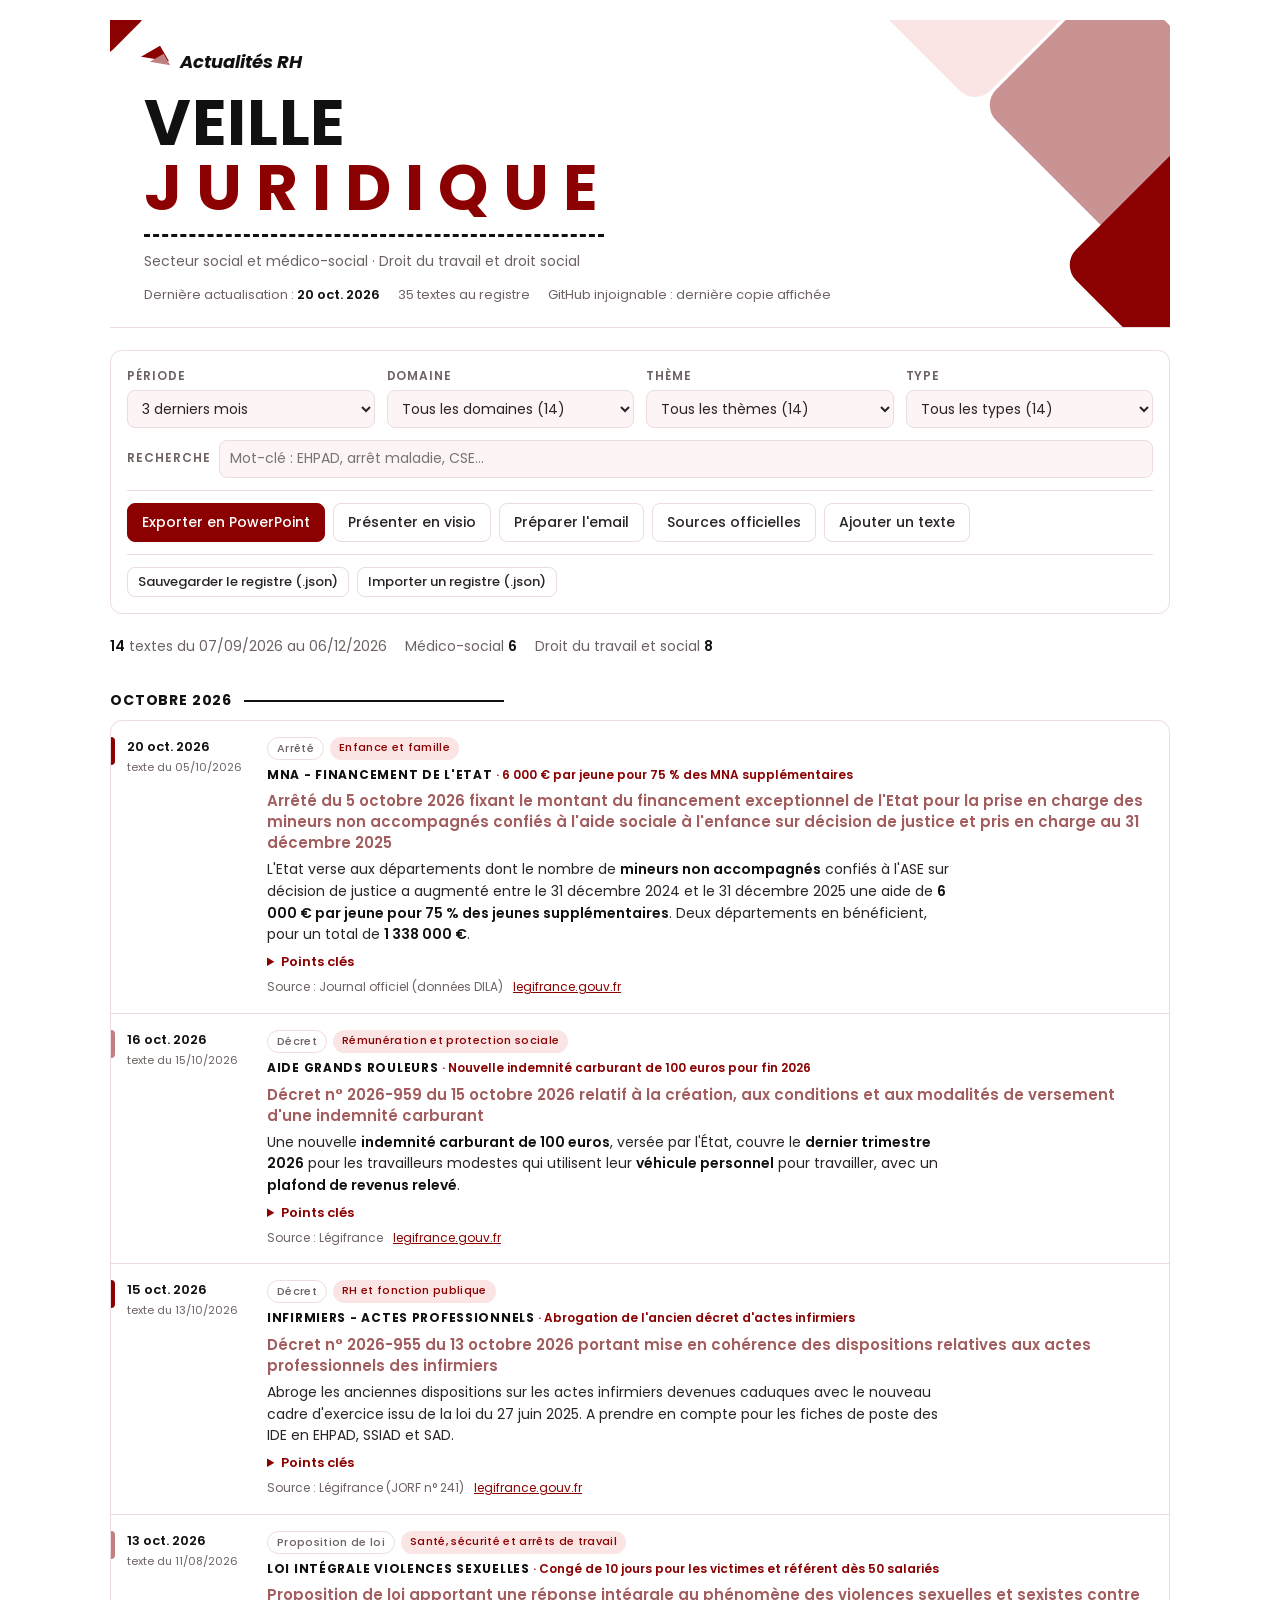
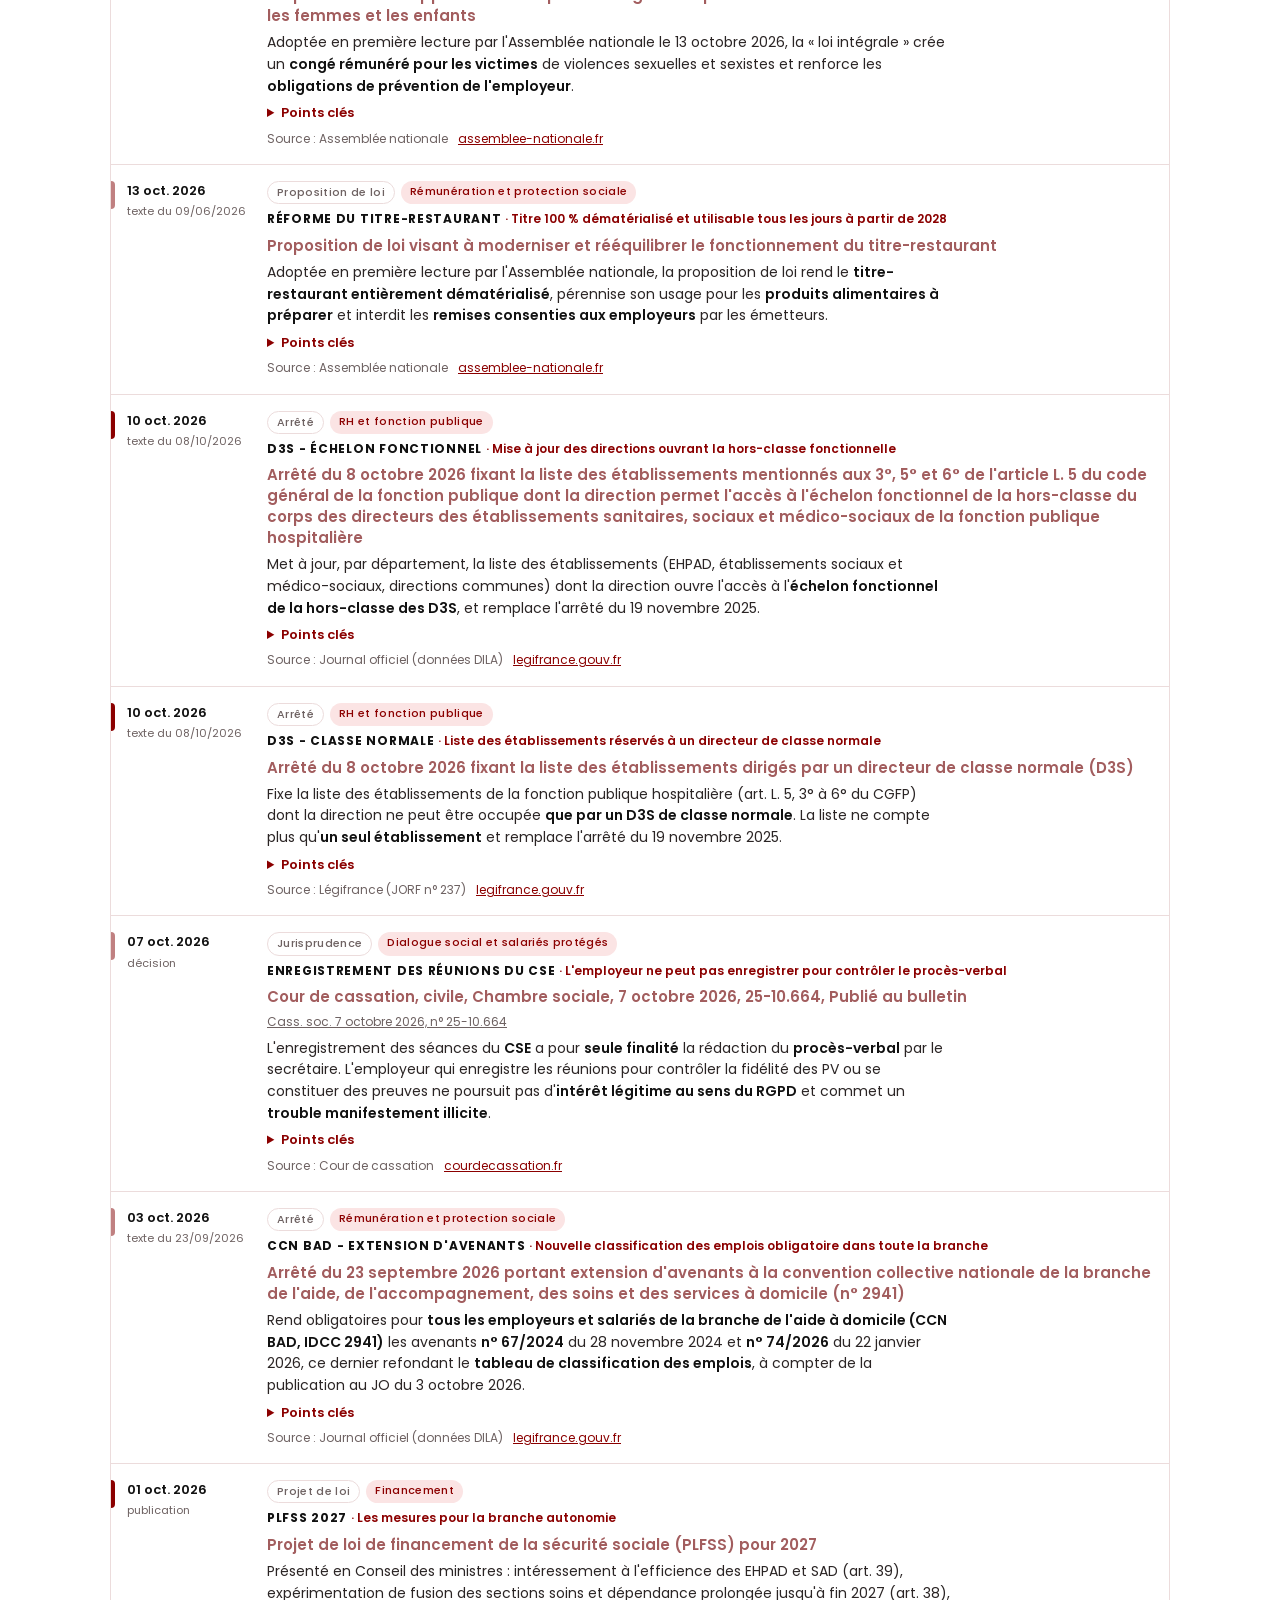
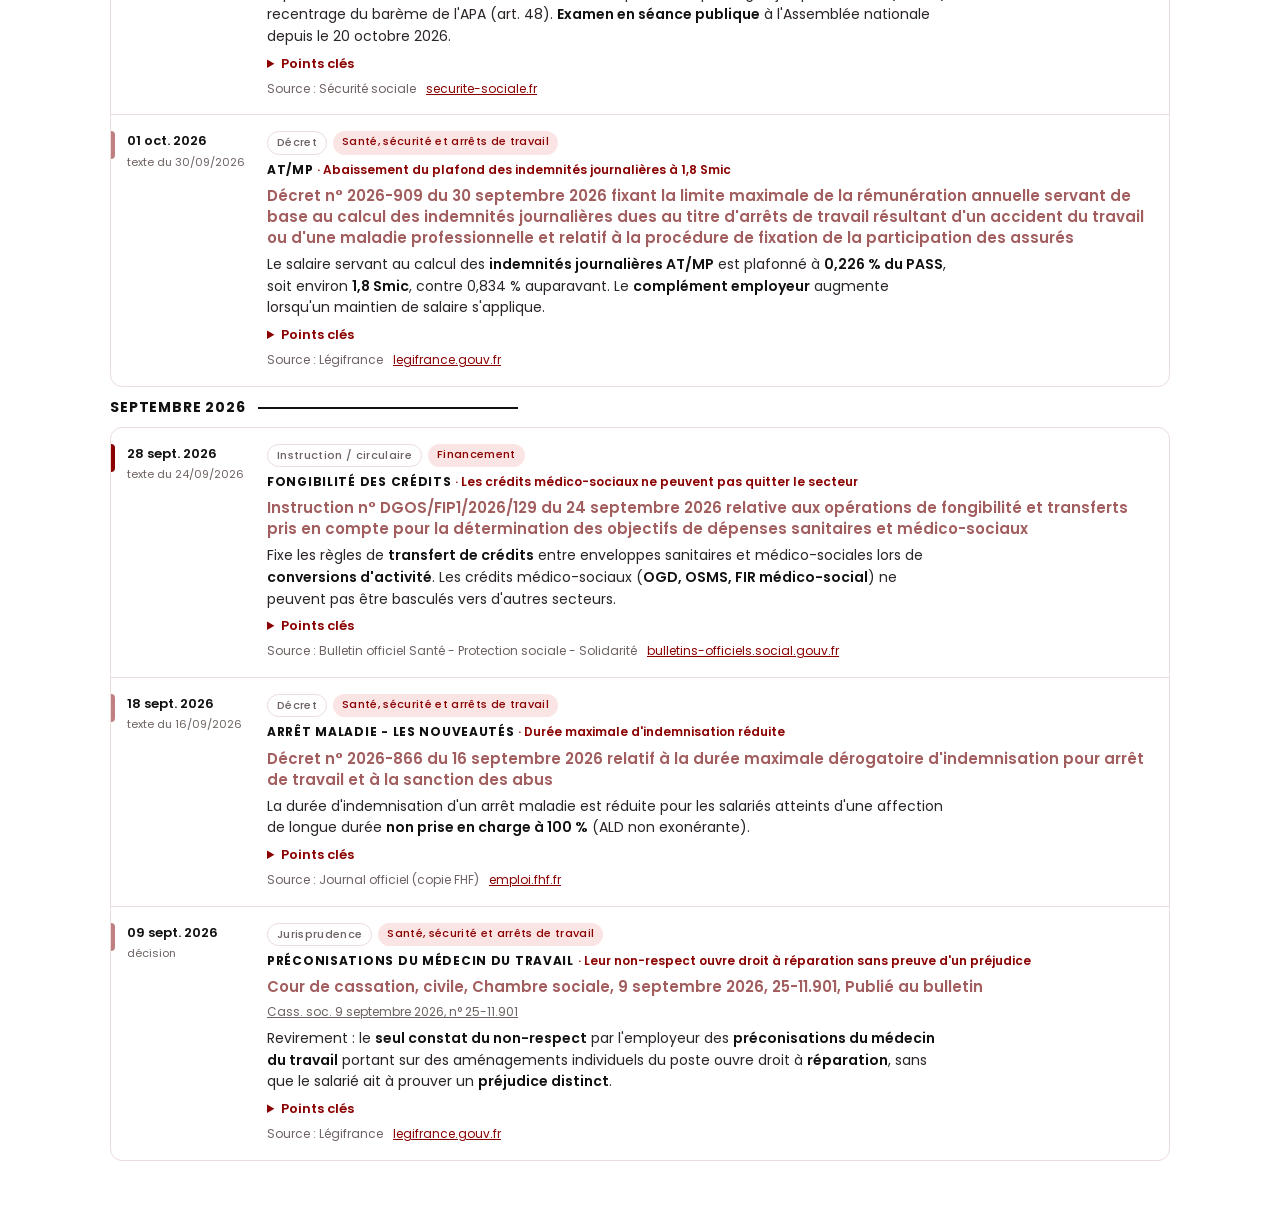
==== commit 3b1478a4: "Filtres en listes déroulantes avec compteurs (période, domaine, thème, type) Co-Authored-By: Claude " ====
--- a/index.html
+++ b/index.html
@@ -194,7 +194,9 @@
 .end-mark{position:absolute;left:0;right:0;top:20cqw;display:flex;justify-content:center;align-items:center;gap:1.4cqw;font-weight:700;font-style:italic;font-size:3cqw}
 .end-h{position:absolute;left:0;right:0;top:30cqw;text-align:center;font-weight:700;font-size:4.6cqw;color:#8b0000 !important}
 @media (prefers-reduced-motion:reduce){*{transition:none!important}}
-#themeChips,#domChips{display:contents}
+.filters{display:grid;grid-template-columns:repeat(auto-fit,minmax(200px,1fr));gap:12px}
+.filters .field select{width:100%;max-width:none;flex:none}
+.filters .lbl{min-width:0}
 .chip .n{display:inline-block;min-width:1.6em;margin-left:4px;padding:0 6px;border-radius:999px;background:var(--blush);color:var(--red-text);font-size:11px;font-weight:600;text-align:center;font-variant-numeric:tabular-nums}
 .chip[aria-pressed="true"] .n{background:rgba(255,255,255,.25);color:var(--on-btn)}
 .chip.zero{opacity:.5}
@@ -216,23 +218,24 @@
   </header>
 
   <section class="tools" aria-label="Filtres">
-    <div class="row">
-      <span class="lbl">Période</span>
-      <button class="chip" data-p="7">7 jours</button>
-      <button class="chip" data-p="30">30 jours</button>
-      <button class="chip" data-p="90" aria-pressed="true">3 mois</button>
-      <button class="chip" data-p="year">Depuis janvier</button>
-      <button class="chip" data-p="custom">Personnalisée</button>
-      <span id="customBox" class="row" hidden>
-        <label for="dFrom">du</label><input type="date" id="dFrom">
-        <label for="dTo">au</label><input type="date" id="dTo">
-      </span>
-    </div>
-    <div class="row" id="domRow"><span class="lbl">Domaine</span><span id="domChips" class="row"></span></div>
-    <div class="row" id="themeRow"><span class="lbl">Thème</span><span id="themeChips" class="row"></span></div>
-    <div class="row">
-      <span class="lbl">Type</span>
-      <select id="typeSel" aria-label="Type de texte"><option value="">Tous les types</option></select>
+    <div class="filters">
+      <label class="field"><span class="lbl">Période</span>
+        <select id="perSel">
+          <option value="7">7 derniers jours</option>
+          <option value="30">30 derniers jours</option>
+          <option value="90" selected>3 derniers mois</option>
+          <option value="year">Depuis janvier</option>
+          <option value="all">Tout le registre</option>
+          <option value="custom">Période personnalisée…</option>
+        </select></label>
+      <label class="field"><span class="lbl">Domaine</span><select id="domSel"></select></label>
+      <label class="field"><span class="lbl">Thème</span><select id="themeSel"></select></label>
+      <label class="field"><span class="lbl">Type</span><select id="typeSel"></select></label>
+    </div>
+    <div id="customBox" class="row" hidden>
+      <span class="lbl">Dates</span>
+      <label for="dFrom">du</label><input type="date" id="dFrom">
+      <label for="dTo">au</label><input type="date" id="dTo">
     </div>
     <div class="row">
       <span class="lbl">Recherche</span>
@@ -426,6 +429,7 @@
   const today = new Date(); let from = "", to = iso(today);
   if(state.period === "custom"){ from = state.from; to = state.to || to; }
   else if(state.period === "year"){ from = `${today.getFullYear()}-01-01`; }
+  else if(state.period === "all"){ from = ""; }
   else { const d = new Date(today); d.setDate(d.getDate() - Number(state.period)); from = iso(d); }
   return {from, to};
 }
@@ -434,7 +438,7 @@
   const r = range(), q = state.q.trim().toLowerCase();
   return state.items.filter(i => (!r.from || i.date >= r.from) && (!r.to || i.date <= r.to)
       && (opt.sansDomaine || !state.domaine || domaineDe(i.theme) === state.domaine) && (opt.sansTheme || !state.theme || i.theme === state.theme)
-      && (!state.type || i.type === state.type)
+      && (opt.sansType || !state.type || i.type === state.type)
       && (!q || [i.titre,i.resume,i.source,i.theme,i.type,i.sujet,i.accroche,(i.points||[]).join(" "),i.reference].join(" ").toLowerCase().includes(q)))
     .sort((a,b) => b.date.localeCompare(a.date));
 }
@@ -451,7 +455,7 @@
 function render(){
   if(state.theme && state.domaine && domaineDe(state.theme) !== state.domaine) state.theme = "";
   const list = filtered();
-  fillDomains(); fillThemes();
+  fillDomains(); fillThemes(); fillTypes();
   $("#countAll").textContent = state.loaded ? `${state.items.length} textes au registre` : "Chargement du registre…";
   $("#lastUpdate").textContent = state.meta?.derniereMaj ? fmt(state.meta.derniereMaj) : "non renseignée";
   $("#syncState").textContent = Store.syncText();
@@ -486,17 +490,16 @@
 // ---------- Commandes ----------
 function buildControls(){
   document.querySelectorAll("[data-only]").forEach(el => { if(el.dataset.only !== Store.kind) el.remove(); });
-  $("#domChips").addEventListener("click", e => { const b = e.target.closest(".chip"); if(!b) return; state.domaine = b.dataset.d; render(); });
+  $("#domSel").addEventListener("change", e => { state.domaine = e.target.value; render(); });
   Object.entries(DOMAINES).forEach(([d,ths]) => { const g = document.createElement("optgroup"); g.label = d; ths.forEach(t => g.appendChild(new Option(t,t))); $("#fTheme").appendChild(g); });
-  TYPES.forEach(t => { $("#typeSel").add(new Option(t,t)); $("#fType").add(new Option(t,t)); });
-  document.querySelectorAll("[data-p]").forEach(b => b.addEventListener("click", () => {
-    state.period = b.dataset.p; document.querySelectorAll("[data-p]").forEach(c => c.setAttribute("aria-pressed", c === b ? "true" : "false"));
-    $("#customBox").hidden = state.period !== "custom";
+  TYPES.forEach(t => $("#fType").add(new Option(t,t)));
+  $("#perSel").addEventListener("change", e => {
+    state.period = e.target.value; $("#customBox").hidden = state.period !== "custom";
     if(state.period === "custom" && !state.from){ const d = new Date(); d.setDate(1); state.from = iso(d); $("#dFrom").value = state.from; $("#dTo").value = iso(new Date()); state.to = $("#dTo").value; }
-    render(); }));
+    render(); });
   $("#dFrom").addEventListener("change", e => { state.from = e.target.value; render(); });
   $("#dTo").addEventListener("change", e => { state.to = e.target.value; render(); });
-  $("#themeChips").addEventListener("click", e => { const b = e.target.closest(".chip"); if(!b) return; state.theme = b.dataset.t; render(); });
+  $("#themeSel").addEventListener("change", e => { state.theme = e.target.value; render(); });
   $("#typeSel").addEventListener("change", e => { state.type = e.target.value; render(); });
   $("#q").addEventListener("input", e => { state.q = e.target.value; render(); });
   $("#bMail").addEventListener("click", openMail);
@@ -517,16 +520,23 @@
   $("#results").addEventListener("click", onListClick);
   if(Store.extraControls) Store.extraControls();
 }
-const chip = (attr, val, label, n, on) => `<button class="chip${n ? "" : " zero"}" ${attr}="${esc(val)}" aria-pressed="${on ? "true" : "false"}">${esc(label)} <span class="n">${n}</span></button>`;
+const opt = (val, label, n, sel) => `<option value="${esc(val)}"${sel ? " selected" : ""}>${esc(label)} (${n})</option>`;
 function fillDomains(){
   const base = filtered({sansDomaine:true, sansTheme:true});
-  $("#domChips").innerHTML = ["", ...Object.keys(DOMAINES)].map(d => chip("data-d", d, d || "Tous", d ? base.filter(i => domaineDe(i.theme) === d).length : base.length, state.domaine === d)).join("");
+  $("#domSel").innerHTML = opt("", "Tous les domaines", base.length, !state.domaine) +
+    Object.keys(DOMAINES).map(d => opt(d, d, base.filter(i => domaineDe(i.theme) === d).length, state.domaine === d)).join("");
 }
 function fillThemes(){
-  if(state.theme && state.domaine && domaineDe(state.theme) !== state.domaine) state.theme = "";
   const base = filtered({sansTheme:true});
-  const ths = state.domaine ? DOMAINES[state.domaine] : THEMES;
-  $("#themeChips").innerHTML = chip("data-t", "", "Tous", base.length, !state.theme) + ths.map(t => chip("data-t", t, t, base.filter(i => i.theme === t).length, state.theme === t)).join("");
+  const groupe = ths => ths.map(t => opt(t, t, base.filter(i => i.theme === t).length, state.theme === t)).join("");
+  $("#themeSel").innerHTML = opt("", "Tous les thèmes", base.length, !state.theme) + (state.domaine
+    ? groupe(DOMAINES[state.domaine])
+    : Object.entries(DOMAINES).map(([d, ths]) => `<optgroup label="${esc(d)}">${groupe(ths)}</optgroup>`).join(""));
+}
+function fillTypes(){
+  const base = filtered({sansType:true});
+  $("#typeSel").innerHTML = opt("", "Tous les types", base.length, !state.type) +
+    TYPES.map(t => opt(t, t, base.filter(i => i.type === t).length, state.type === t)).join("");
 }
 async function copy(text, el){
   try { await navigator.clipboard.writeText(text); toast("Copié dans le presse-papiers"); }
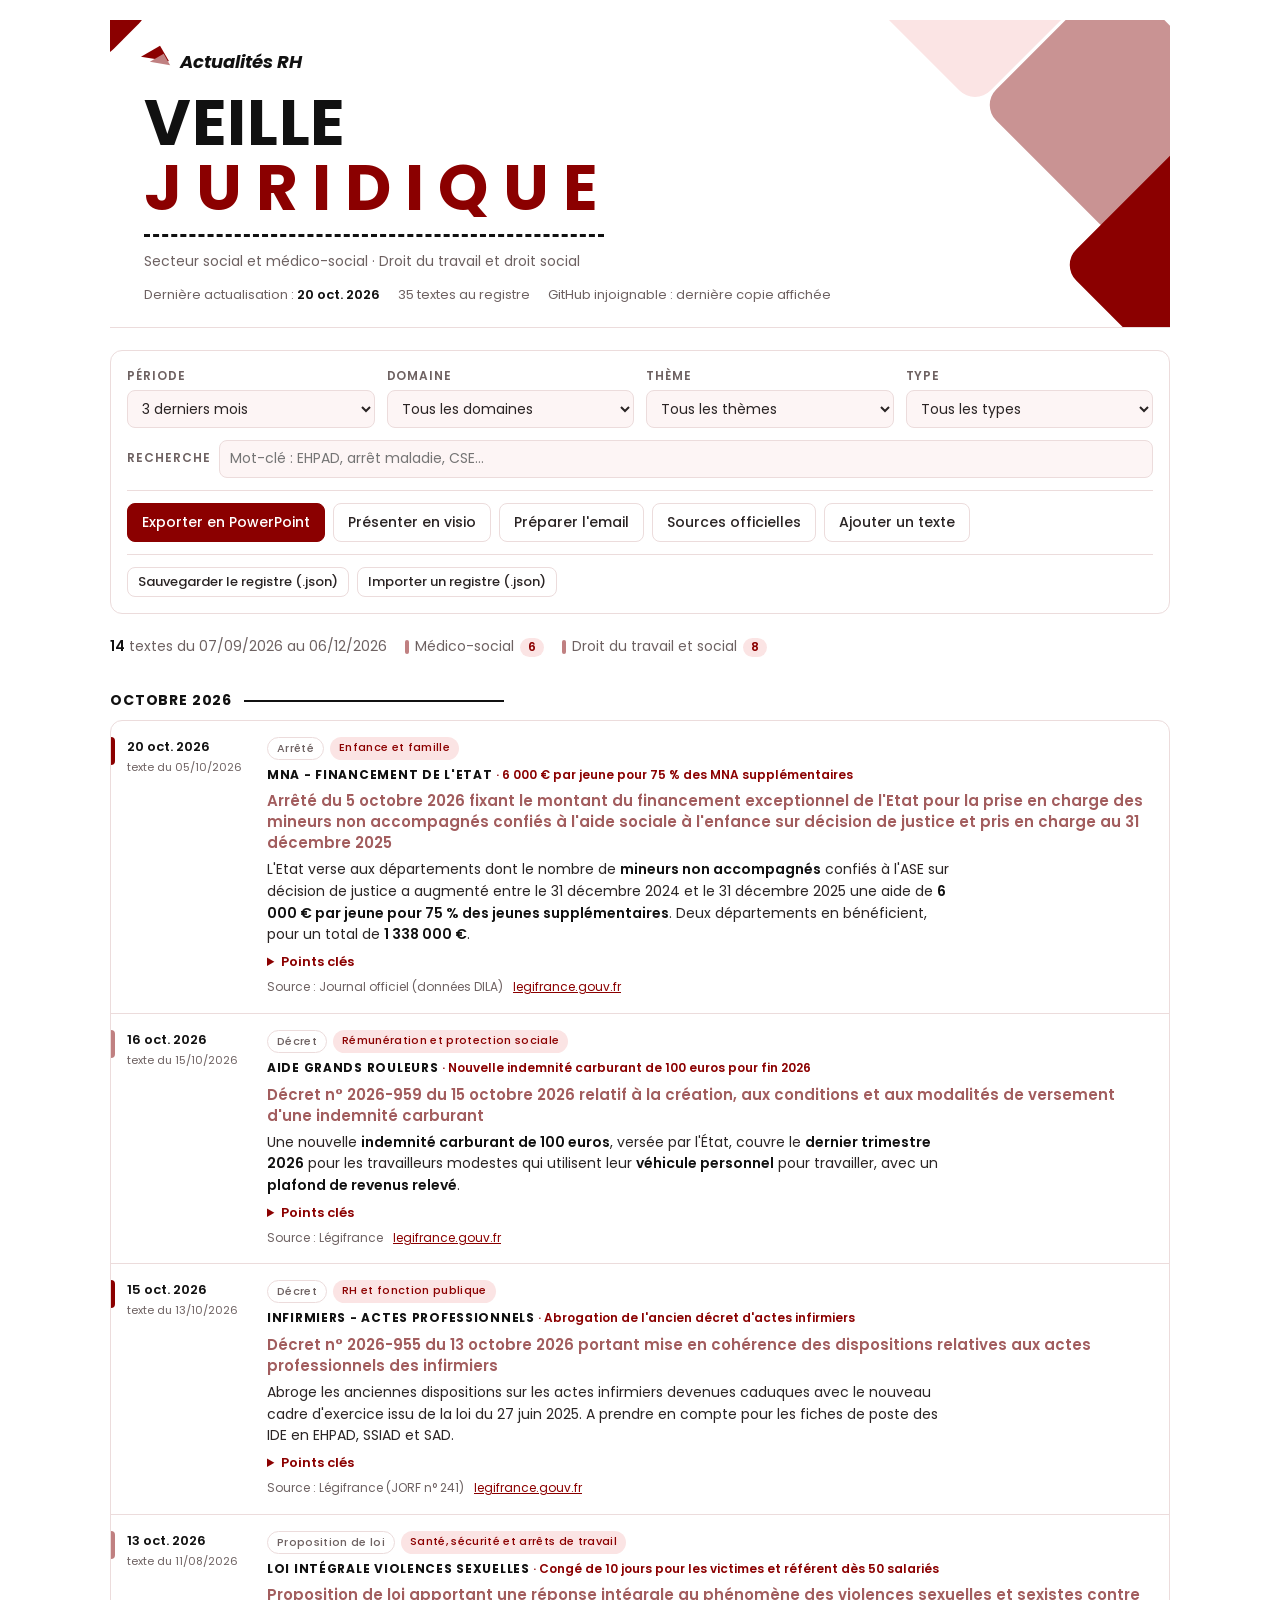
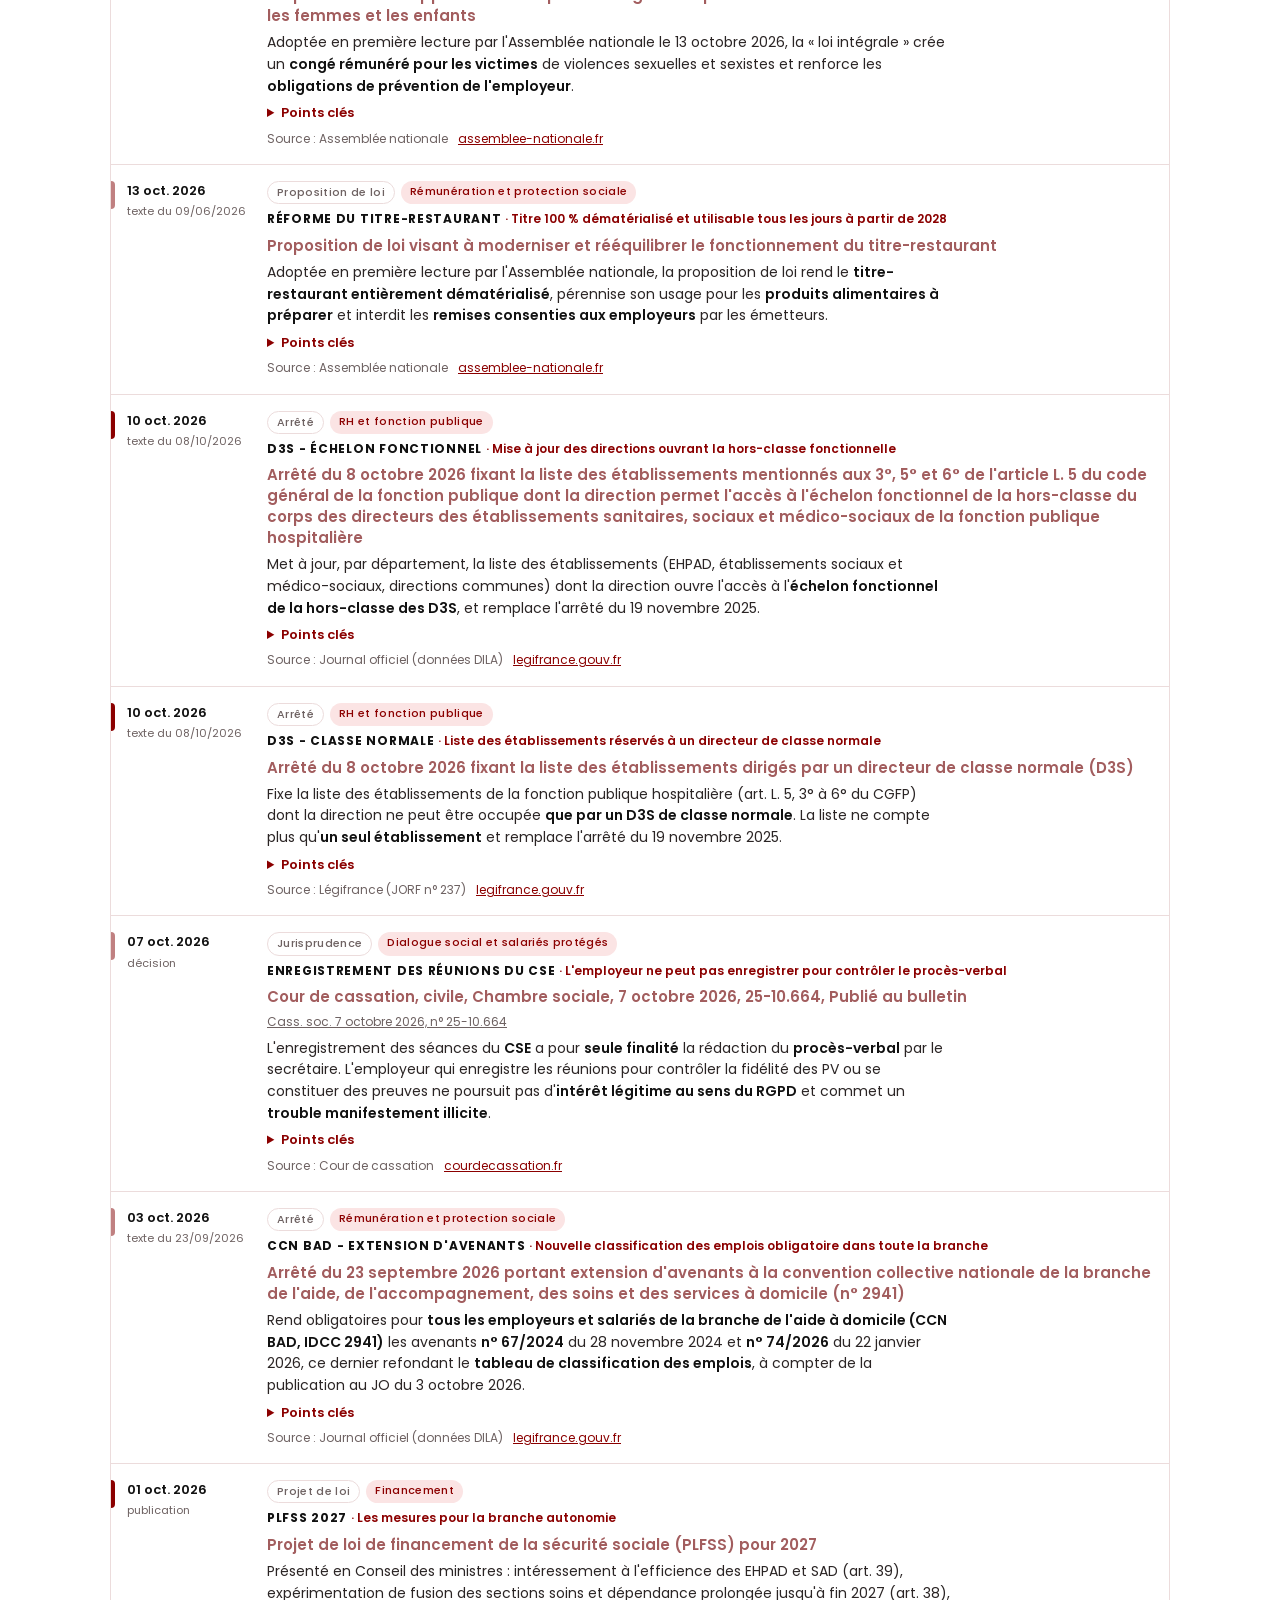
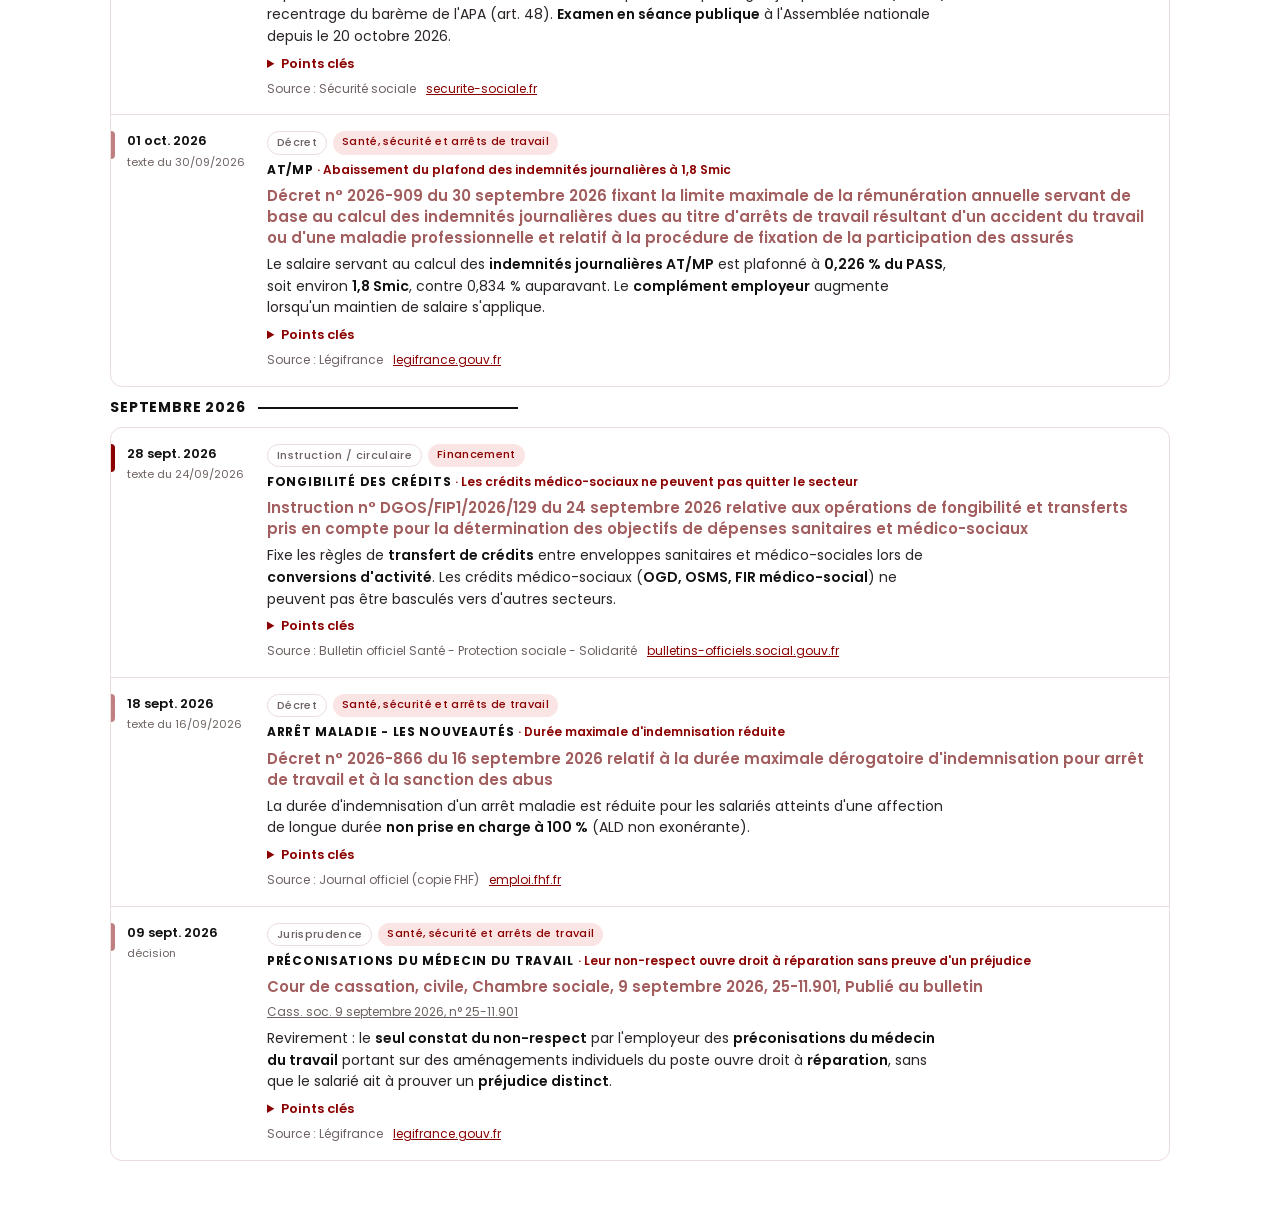
==== commit 5f93f41e: "Compteurs retirés des listes, synthèse adaptée aux critères Co-Authored-By: Claude Opus 5.5 <noreply" ====
--- a/index.html
+++ b/index.html
@@ -80,6 +80,9 @@
 
 .summary{display:flex;flex-wrap:wrap;gap:6px 18px;font-size:14px;color:var(--muted)}
 .summary b{color:var(--ink);font-variant-numeric:tabular-nums}
+.summary .rep{display:inline-flex;align-items:center;gap:6px}
+.summary .rep::before{content:"";width:4px;height:14px;border-radius:2px;background:var(--rose)}
+.summary .rep b{background:var(--blush);color:var(--red-text);border-radius:999px;padding:0 8px;font-size:12px}
 
 .panel{background:var(--surface);border:1px solid var(--line);border-radius:12px;padding:18px;display:flex;flex-direction:column;gap:12px}
 .panel h2{font-size:16px;margin:0;text-transform:uppercase;letter-spacing:.04em;color:var(--ink)}
@@ -459,9 +462,12 @@
   $("#countAll").textContent = state.loaded ? `${state.items.length} textes au registre` : "Chargement du registre…";
   $("#lastUpdate").textContent = state.meta?.derniereMaj ? fmt(state.meta.derniereMaj) : "non renseignée";
   $("#syncState").textContent = Store.syncText();
-  const byDom = {}; list.forEach(i => { const d = domaineDe(i.theme); byDom[d] = (byDom[d]||0) + 1; });
+  // Répartition selon les critères : par domaine, puis par thème du domaine choisi, puis par type du thème choisi
+  const cle = state.theme ? (i => i.type) : state.domaine ? (i => i.theme) : (i => domaineDe(i.theme));
+  const ordre = state.theme ? TYPES : state.domaine ? DOMAINES[state.domaine] : Object.keys(DOMAINES);
+  const rep = {}; list.forEach(i => { const k = cle(i); rep[k] = (rep[k]||0) + 1; });
   $("#summary").innerHTML = `<span><b>${list.length}</b> texte${list.length>1?"s":""} ${esc(periodLabel())}</span>` +
-    Object.entries(byDom).map(([d,n]) => `<span>${esc(d)} <b>${n}</b></span>`).join("");
+    ordre.filter(k => rep[k]).map(k => `<span class="rep">${esc(k)} <b>${rep[k]}</b></span>`).join("");
   const res = $("#results");
   if(!state.loaded){ res.innerHTML = `<div class="list"><div class="empty">Chargement des textes de veille…</div></div>`; return; }
   if(!state.items.length){ res.innerHTML = `<div class="list"><div class="empty">Le registre est vide. Les textes apparaîtront après la prochaine actualisation, ou ajoutez-en un avec « Ajouter un texte ».</div></div>`; return; }
@@ -520,7 +526,7 @@
   $("#results").addEventListener("click", onListClick);
   if(Store.extraControls) Store.extraControls();
 }
-const opt = (val, label, n, sel) => `<option value="${esc(val)}"${sel ? " selected" : ""}>${esc(label)} (${n})</option>`;
+const opt = (val, label, n, sel) => `<option value="${esc(val)}"${sel ? " selected" : ""}>${esc(label)}</option>`;
 function fillDomains(){
   const base = filtered({sansDomaine:true, sansTheme:true});
   $("#domSel").innerHTML = opt("", "Tous les domaines", base.length, !state.domaine) +
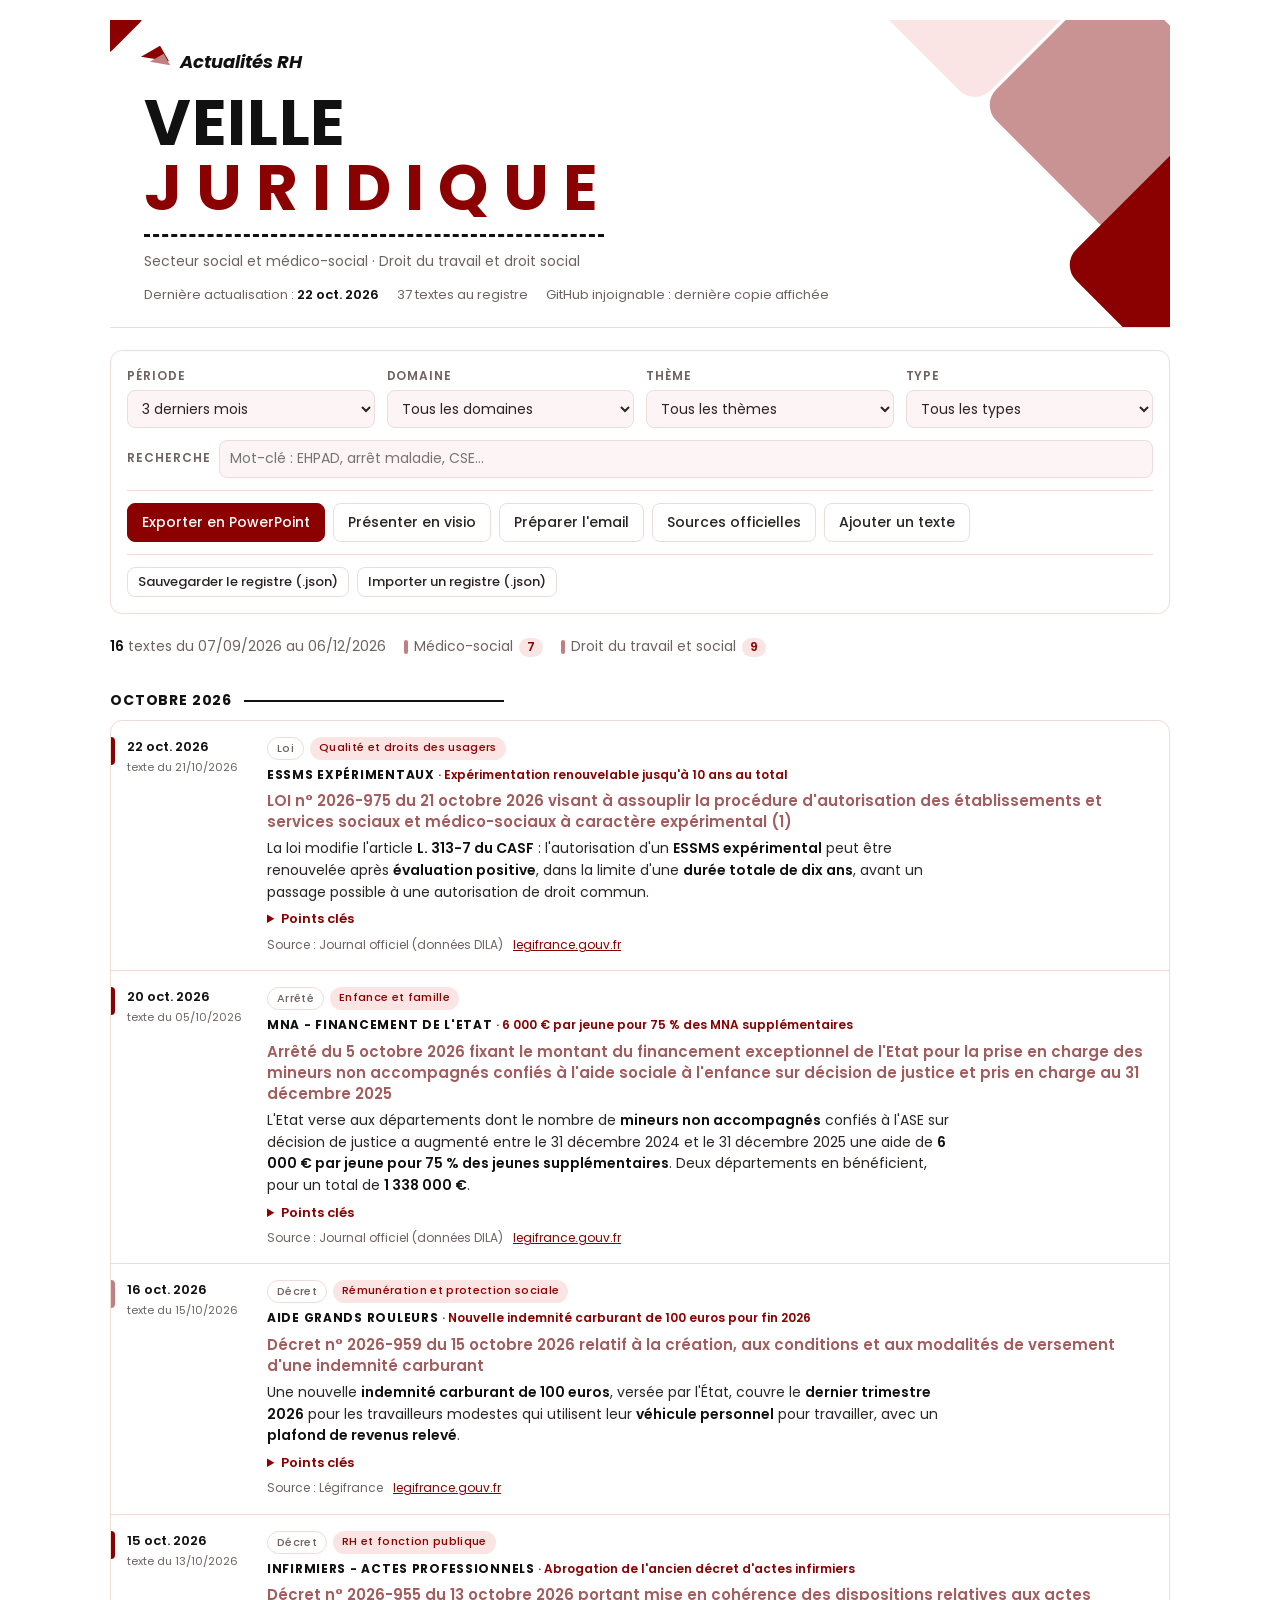
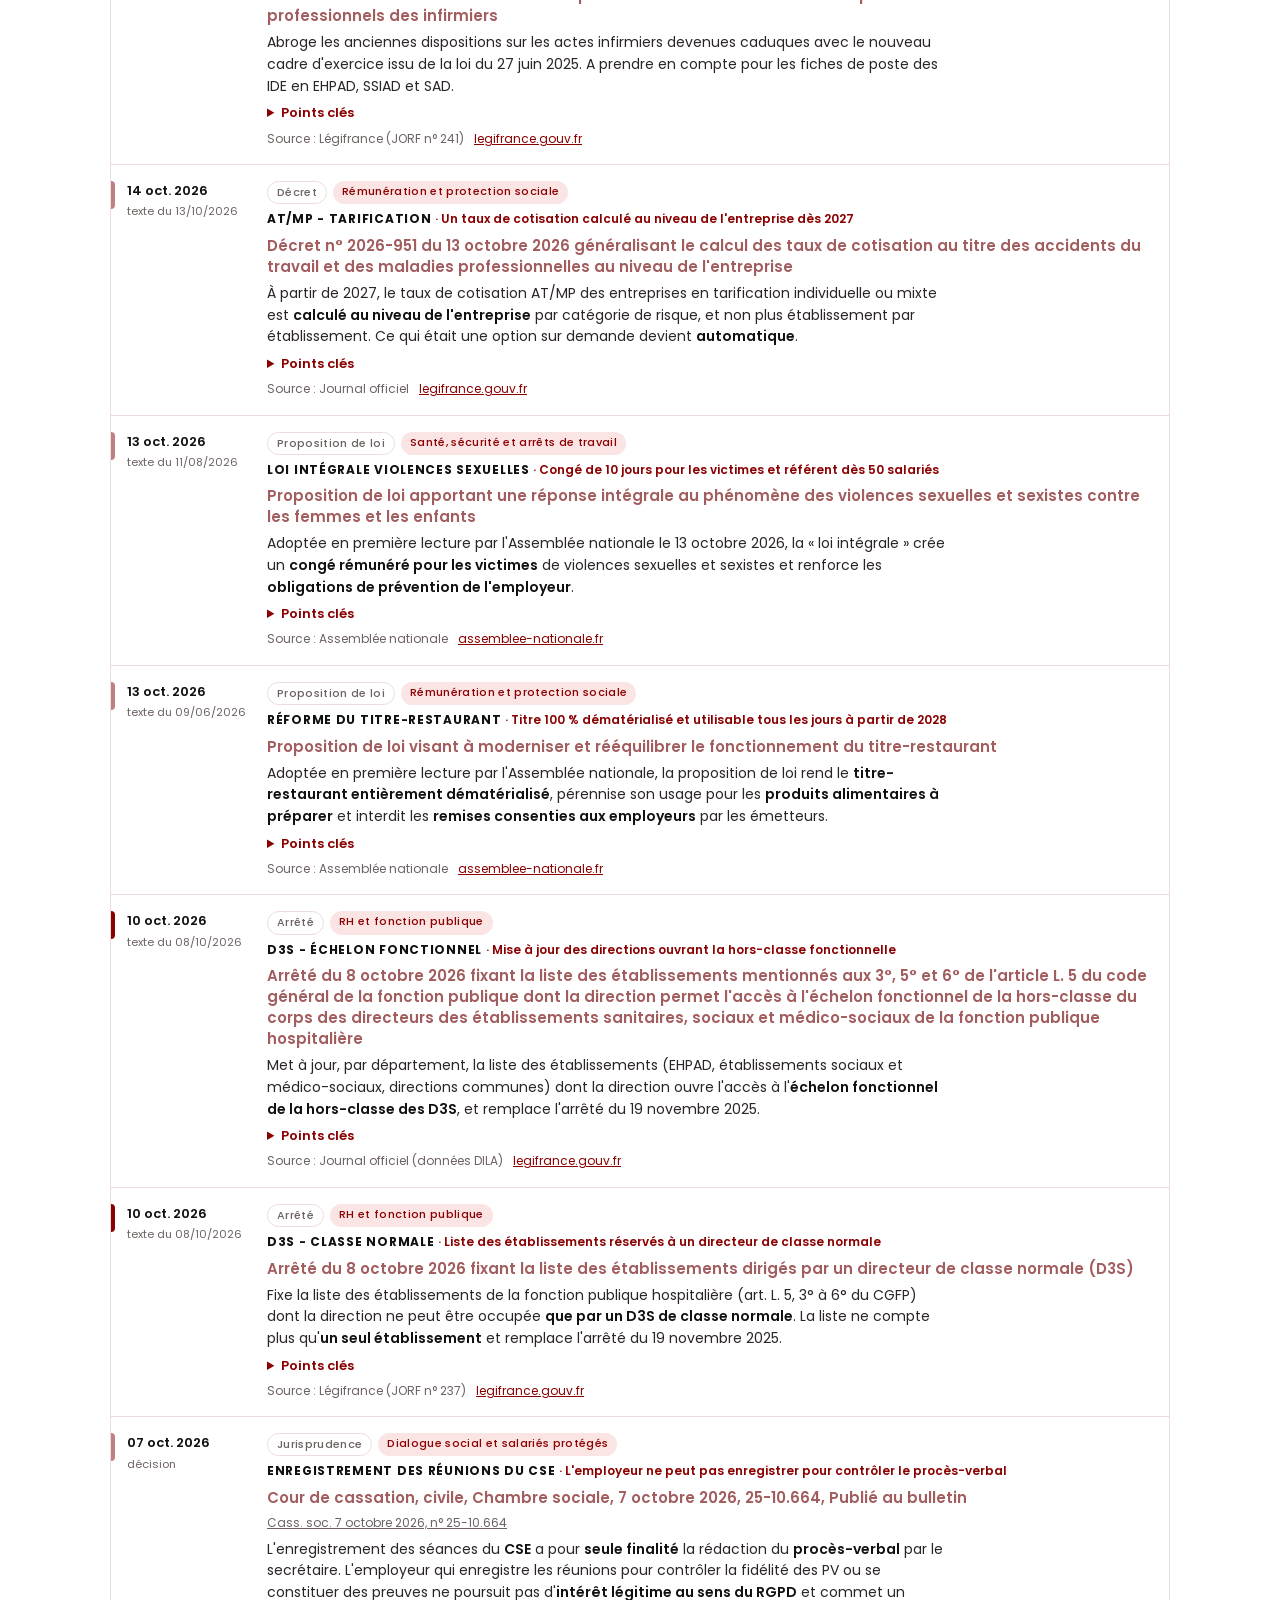
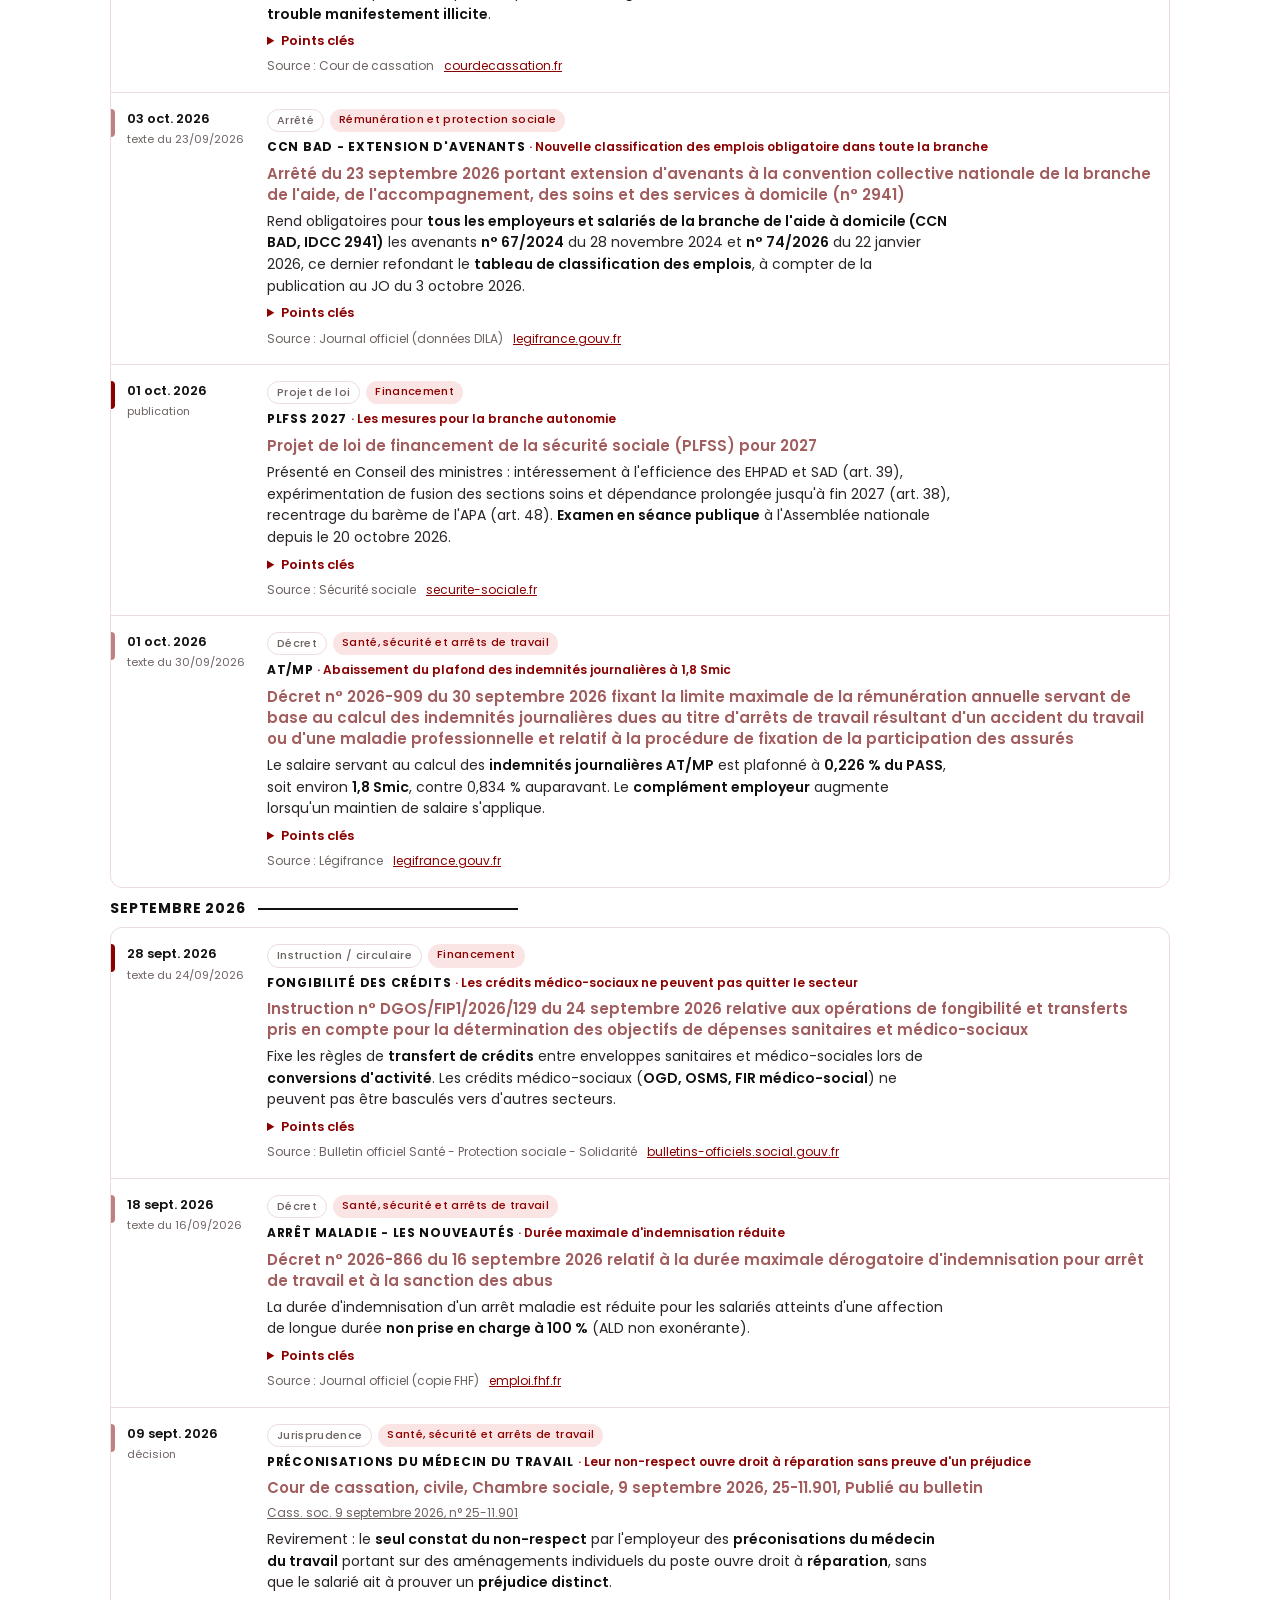
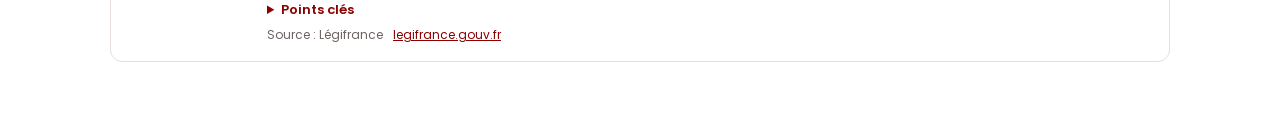
==== commit 8217fdba: "Relecture automatique des numéros du JO quand les règles de tri changent, ajout du décret 2026-951 C" ====
--- a/index.html
+++ b/index.html
@@ -4,7 +4,6 @@
 <meta charset="utf-8">
 <meta name="viewport" content="width=device-width,initial-scale=1,viewport-fit=cover">
 <title>Veille juridique médico-social</title>
-<meta name="author" content="[Prénom] [Nom]">
 <link rel="preconnect" href="https://fonts.googleapis.com">
 <link rel="stylesheet" href="https://fonts.googleapis.com/css2?family=Poppins:ital,wght@0,400;0,500;0,600;0,700;1,700&display=swap">
 <style>[hidden]{display:none!important}
@@ -340,7 +339,7 @@
 
 </script>
 <script>
-const SEED = {"meta": {"derniereMaj": "2026-10-20"}, "items": [{"id": "arrete-2026-10-05-mna", "date": "2026-10-20", "dateTexte": "2026-10-05", "type": "Arrêté", "theme": "Enfance et famille", "sujet": "MNA - financement de l'Etat", "accroche": "6 000 € par jeune pour 75 % des MNA supplémentaires", "titre": "Arrêté du 5 octobre 2026 fixant le montant du financement exceptionnel de l'Etat pour la prise en charge des mineurs non accompagnés confiés à l'aide sociale à l'enfance sur décision de justice et pris en charge au 31 décembre 2025", "resume": "L'Etat verse aux départements dont le nombre de **mineurs non accompagnés** confiés à l'ASE sur décision de justice a augmenté entre le 31 décembre 2024 et le 31 décembre 2025 une aide de **6 000 € par jeune pour 75 % des jeunes supplémentaires**. Deux départements en bénéficient, pour un total de **1 338 000 €**.", "points": ["Financement de **6 000 € par jeune** pour **75 % des MNA supplémentaires** pris en charge au 31 décembre 2025 par rapport au 31 décembre 2024 (nombre arrondi à l'entier le plus proche)", "Calcul à partir des données transmises par les départements au **ministère de la justice** (art. R. 221-14 CASF)", "**223 jeunes** pris en compte au niveau national, pour un total de **1 338 000 €**", "Seuls **deux départements** perçoivent une dotation, tous les autres étant à zéro"], "application": "Dotation 2026 attribuée aux départements, arrêté publié au JO du 20 octobre 2026.", "impact": "Effet limité pour les gestionnaires : la compensation ne bénéficie qu'à deux départements et reste sans incidence directe sur les tarifs des établissements et services de protection de l'enfance ailleurs.", "source": "Journal officiel (données DILA)", "url": "https://www.legifrance.gouv.fr/jorf/id/JORFTEXT000054999225", "ajoute": "2026-10-20"}, {"id": "decret-2026-959", "date": "2026-10-16", "dateTexte": "2026-10-15", "type": "Décret", "theme": "Rémunération et protection sociale", "sujet": "Aide grands rouleurs", "accroche": "Nouvelle indemnité carburant de 100 euros pour fin 2026", "titre": "Décret n° 2026-959 du 15 octobre 2026 relatif à la création, aux conditions et aux modalités de versement d'une indemnité carburant", "resume": "Une nouvelle **indemnité carburant de 100 euros**, versée par l'État, couvre le **dernier trimestre 2026** pour les travailleurs modestes qui utilisent leur **véhicule personnel** pour travailler, avec un **plafond de revenus relevé**.", "points": ["Montant forfaitaire de **100 euros** pour la période **octobre à décembre 2026**", "Revenu fiscal de référence 2024 par part **inférieur ou égal à 22 770 euros** et revenus d'activité déclarés (salaires, BIC, BNC, BA)", "Véhicule personnel thermique ou hybride non rechargeable, assuré, avec **plus de 15 km par trajet domicile-travail** ou **plus de 8 000 km par an** pour le travail", "Versement automatique dès le 16 octobre 2026 pour les bénéficiaires de la première aide, demande en ligne sur **impots.gouv.fr à partir du 27 octobre 2026** pour les autres"], "application": "Publié au Journal officiel du 16 octobre 2026, il concerne les salariés et indépendants modestes utilisant leur véhicule personnel pour leur activité professionnelle.", "impact": "Aucune démarche ni financement à la charge de l'employeur, mais l'information peut être relayée auprès des professionnels qui se déplacent avec leur véhicule (intervenants à domicile, soignants en tournée). L'aide ne remplace pas les indemnités kilométriques dues par l'employeur.", "source": "Légifrance", "url": "https://www.legifrance.gouv.fr/jorf/id/JORFTEXT000054988304", "ajoute": "2026-10-20"}, {"id": "decret-2026-955", "date": "2026-10-15", "dateTexte": "2026-10-13", "type": "Décret", "theme": "RH et fonction publique", "sujet": "Infirmiers - actes professionnels", "accroche": "Abrogation de l'ancien décret d'actes infirmiers", "titre": "Décret n° 2026-955 du 13 octobre 2026 portant mise en cohérence des dispositions relatives aux actes professionnels des infirmiers", "resume": "Abroge les anciennes dispositions sur les actes infirmiers devenues caduques avec le nouveau cadre d'exercice issu de la loi du 27 juin 2025. A prendre en compte pour les fiches de poste des IDE en EHPAD, SSIAD et SAD.", "points": ["Abroge les **anciennes dispositions réglementaires sur les actes professionnels infirmiers** du code de la santé publique, devenues caduques", "Fait suite à la réécriture de l'**article L. 4311-1 CSP** par la **loi n° 2025-581 du 27 juin 2025** (exercice défini par missions)", "Le cadre en vigueur repose désormais sur le **décret n° 2025-1306 du 24 décembre 2025** (activités et compétences) et les **arrêtés du 26 juin 2026** (liste des actes et soins, prescriptions)", "Les actes du **rôle propre délégables** aux aides-soignants, auxiliaires de puériculture et AES relèvent de ce nouveau cadre"], "application": "Depuis la publication au JO du 15 octobre 2026, pour les infirmiers et leurs employeurs (EHPAD, SSIAD, SAD, établissements de santé et médico-sociaux).", "impact": "Les fiches de poste, protocoles de soins et délégations aux aides-soignants et AES qui renvoient encore à l'ancien décret d'actes doivent être mis à jour sur la base du nouveau cadre réglementaire.", "source": "Légifrance (JORF n° 241)", "url": "https://www.legifrance.gouv.fr/jorf/id/JORFTEXT000054983458", "ajoute": "2026-10-19"}, {"id": "ppl-violences-sexuelles", "date": "2026-10-13", "dateTexte": "2026-08-11", "type": "Proposition de loi", "theme": "Santé, sécurité et arrêts de travail", "sujet": "Loi intégrale violences sexuelles", "accroche": "Congé de 10 jours pour les victimes et référent dès 50 salariés", "titre": "Proposition de loi apportant une réponse intégrale au phénomène des violences sexuelles et sexistes contre les femmes et les enfants", "resume": "Adoptée en première lecture par l'Assemblée nationale le 13 octobre 2026, la « loi intégrale » crée un **congé rémunéré pour les victimes** de violences sexuelles et sexistes et renforce les **obligations de prévention de l'employeur**.", "points": ["**Congé de 10 jours** pour le salarié victime d'agression sexuelle, de harcèlement sexuel ou d'agissements sexistes, **sans perte de rémunération**, fractionnable par demi-journée, avec préavis de **24 heures** et justificatif sous **5 jours** (plainte, attestation de santé ou d'association)", "Pour les **agents publics**, autorisation spéciale d'absence de **10 jours ouvrables** au plus sans perte de traitement", "**Référent** violences sexuelles et sexistes obligatoire **dès 50 salariés** (au lieu de 250), formé dans les 6 mois", "Risques de violences sexuelles et sexistes à inscrire expressément dans le **document unique**, avec actions de prévention et **sensibilisation** des salariés", "**Enquête interne** à déclencher sans délai après un signalement"], "application": "Texte non définitif, à examiner par le Sénat, qui pourra le modifier.", "impact": "Si ces mesures sont confirmées, l'employeur devra prévoir ce nouveau congé dans sa gestion des absences, désigner et former un référent dès 50 salariés et formaliser sa procédure de signalement et d'enquête interne. Il peut déjà revoir son document unique sur ce risque.", "etapes": [{"date": "2026-08-11", "detail": "Déposée à l'Assemblée nationale (n° 3106), procédure accélérée engagée le 25 septembre 2026, examen par une commission spéciale", "fait": true, "libelle": "Dépôt au Parlement"}, {"date": "2026-10-13", "detail": "Adoptée en première lecture par l'Assemblée nationale le 13 octobre 2026 (503 voix pour, aucune contre), examen au Sénat à venir", "fait": false, "libelle": "Examen et adoption"}, {"detail": "Après adoption définitive par le Parlement", "fait": false, "libelle": "Promulgation"}], "source": "Assemblée nationale", "url": "https://www.assemblee-nationale.fr/dyn/17/dossiers/apporter_reponse_integrale_phenomene_violences_sexuelles_sexistes_contre_femmes_enfants_17e", "ajoute": "2026-10-20"}, {"id": "ppl-titre-restaurant", "date": "2026-10-13", "dateTexte": "2026-06-09", "type": "Proposition de loi", "theme": "Rémunération et protection sociale", "sujet": "Réforme du titre-restaurant", "accroche": "Titre 100 % dématérialisé et utilisable tous les jours à partir de 2028", "titre": "Proposition de loi visant à moderniser et rééquilibrer le fonctionnement du titre-restaurant", "resume": "Adoptée en première lecture par l'Assemblée nationale, la proposition de loi rend le **titre-restaurant entièrement dématérialisé**, pérennise son usage pour les **produits alimentaires à préparer** et interdit les **remises consenties aux employeurs** par les émetteurs.", "points": ["Titre-restaurant défini comme un **titre spécial de paiement dématérialisé**, utilisable pour des repas ou des produits permettant de les préparer, **tous les jours y compris le dimanche et les jours fériés**", "**Interdiction des rabais** faisant passer le prix d'achat des titres sous leur **valeur faciale** pour l'employeur, sous peine d'amende pour l'émetteur", "Durée d'utilisation de **3 ans**, contre-valeur des titres périmés versée au **budget des activités sociales et culturelles** et possibilité pour les salariés de donner leurs titres à des associations d'aide alimentaire", "Attribution **maintenue pendant les congés de maternité, paternité, adoption et de naissance supplémentaire** (article ajouté)", "Entrée en vigueur au **1er janvier 2028**, la dérogation actuelle d'usage étant prolongée d'un an jusqu'en 2027"], "application": "Texte en cours d'examen au Sénat, entrée en vigueur prévue au 1er janvier 2028 pour les titres émis à partir de 2028 si le texte est adopté en l'état.", "impact": "L'employeur devra anticiper la fin des titres papier, la renégociation de ses contrats avec l'émetteur (fin des tarifs remisés, avenants possibles) et le maintien des titres pendant les congés liés à la naissance ou à l'adoption.", "etapes": [{"date": "2026-06-09", "detail": "Déposée à l'Assemblée nationale (n° 2892), procédure accélérée engagée le 28 septembre 2026", "fait": true, "libelle": "Dépôt au Parlement"}, {"date": "2026-10-12", "detail": "Adoptée en première lecture par l'Assemblée nationale le 12 octobre 2026 (T.A. n° 352), transmise au Sénat le 13 octobre 2026 (n° 32), examen au Sénat à venir", "fait": false, "libelle": "Examen et adoption"}, {"detail": "Après adoption définitive par le Parlement", "fait": false, "libelle": "Promulgation"}], "source": "Assemblée nationale", "url": "https://www.assemblee-nationale.fr/dyn/17/dossiers/moderniser_fonctionnement_titre_restaurant_17e", "ajoute": "2026-10-20"}, {"id": "arrete-2026-10-08-d3s-hors-classe", "date": "2026-10-10", "dateTexte": "2026-10-08", "type": "Arrêté", "theme": "RH et fonction publique", "sujet": "D3S - échelon fonctionnel", "accroche": "Mise à jour des directions ouvrant la hors-classe fonctionnelle", "titre": "Arrêté du 8 octobre 2026 fixant la liste des établissements mentionnés aux 3°, 5° et 6° de l'article L. 5 du code général de la fonction publique dont la direction permet l'accès à l'échelon fonctionnel de la hors-classe du corps des directeurs des établissements sanitaires, sociaux et médico-sociaux de la fonction publique hospitalière", "resume": "Met à jour, par département, la liste des établissements (EHPAD, établissements sociaux et médico-sociaux, directions communes) dont la direction ouvre l'accès à l'**échelon fonctionnel de la hors-classe des D3S**, et remplace l'arrêté du 19 novembre 2025.", "points": ["Pris en application du dernier alinéa de l'**article 24 du décret n° 2007-1930 du 26 décembre 2007** (statut des D3S)", "Liste de **plus de 250 directions ou directions communes**, réparties dans **plus de 80 départements**, y compris en outre-mer", "Les **montants de référence de la prime de fonctions et de résultats** prévus pour l'échelon fonctionnel s'appliquent au **régime indemnitaire 2026** des directeurs concernés", "Liste **révisable à tout moment**", "**Abroge l'arrêté du 19 novembre 2025** ayant le même objet"], "application": "Applicable depuis la publication au JO du 10 octobre 2026, aux D3S hors classe dirigeant les établissements listés.", "impact": "Les établissements publics concernés doivent vérifier leur inscription sur la liste, qui conditionne l'accès de leur directeur à l'échelon fonctionnel et le niveau de sa prime de fonctions et de résultats pour 2026.", "source": "Journal officiel (données DILA)", "url": "https://www.legifrance.gouv.fr/jorf/id/JORFTEXT000054969574", "ajoute": "2026-10-20"}, {"id": "arrete-2026-10-08-d3s", "date": "2026-10-10", "dateTexte": "2026-10-08", "type": "Arrêté", "theme": "RH et fonction publique", "sujet": "D3S - classe normale", "accroche": "Liste des établissements réservés à un directeur de classe normale", "titre": "Arrêté du 8 octobre 2026 fixant la liste des établissements dirigés par un directeur de classe normale (D3S)", "resume": "Fixe la liste des établissements de la fonction publique hospitalière (art. L. 5, 3° à 6° du CGFP) dont la direction ne peut être occupée **que par un D3S de classe normale**. La liste ne compte plus qu'**un seul établissement** et remplace l'arrêté du 19 novembre 2025.", "points": ["Pris en application de l'**article 3 du décret n° 2007-1930 du 26 décembre 2007** (statut des D3S)", "Seul un directeur relevant de la **classe normale** peut diriger les établissements listés", "La liste ne comprend qu'**un établissement**, un EHPAD", "Liste **révisable à tout moment** et par période maximale de **trois ans**", "**Abroge l'arrêté du 19 novembre 2025** ayant le même objet"], "application": "Applicable depuis la publication au JO du 10 octobre 2026, pour les établissements publics sociaux et médico-sociaux et les directeurs D3S.", "impact": "Texte statutaire à portée restreinte, utile aux établissements publics et aux D3S pour vérifier le niveau de grade requis lors d'un recrutement ou d'une mobilité sur un poste de direction.", "source": "Légifrance (JORF n° 237)", "url": "https://www.legifrance.gouv.fr/eli/arrete/2026/10/8/SFHH2626791A/jo/texte", "ajoute": "2026-10-19"}, {"id": "cass-soc-2026-10-07-25-10664", "date": "2026-10-07", "dateTexte": "2026-10-07", "type": "Jurisprudence", "theme": "Dialogue social et salariés protégés", "sujet": "Enregistrement des réunions du CSE", "accroche": "L'employeur ne peut pas enregistrer pour contrôler le procès-verbal", "titre": "Cour de cassation, civile, Chambre sociale, 7 octobre 2026, 25-10.664, Publié au bulletin", "resume": "L'enregistrement des séances du **CSE** a pour **seule finalité** la rédaction du **procès-verbal** par le secrétaire. L'employeur qui enregistre les réunions pour contrôler la fidélité des PV ou se constituer des preuves ne poursuit pas d'**intérêt légitime au sens du RGPD** et commet un **trouble manifestement illicite**.", "points": ["Les articles **L. 2315-34 et D. 2315-27** du code du travail rattachent l'enregistrement des séances à l'établissement du **procès-verbal**", "Enregistrer pour vérifier les PV, retracer les débats ou **se constituer des preuves** n'est pas un intérêt légitime (article **6.1 f du RGPD**)", "Les enregistrements audio sont des **données personnelles** dès lors que les participants sont identifiables", "L'interdiction sous **astreinte** prononcée en référé et confirmée en appel est approuvée, y compris pour les réunions de la **commission santé, sécurité et conditions de travail**"], "application": "Arrêt publié au bulletin, applicable à tous les employeurs dotés d'un CSE et, le cas échéant, d'une CSSCT.", "impact": "La direction ne doit pas enregistrer de sa propre initiative les réunions du CSE ou de la CSSCT. En cas de désaccord sur un procès-verbal, elle doit passer par les observations sur le PV ou le règlement intérieur du CSE plutôt que par un enregistrement unilatéral.", "reference": "Cass. soc. 7 octobre 2026, n° 25-10.664", "source": "Cour de cassation", "url": "https://www.courdecassation.fr/decision/6ac6079ec27382d099f5a06e", "ajoute": "2026-10-20"}, {"id": "arrete-2026-09-23-ccn-bad", "date": "2026-10-03", "dateTexte": "2026-09-23", "type": "Arrêté", "theme": "Rémunération et protection sociale", "sujet": "CCN BAD - extension d'avenants", "accroche": "Nouvelle classification des emplois obligatoire dans toute la branche", "titre": "Arrêté du 23 septembre 2026 portant extension d'avenants à la convention collective nationale de la branche de l'aide, de l'accompagnement, des soins et des services à domicile (n° 2941)", "resume": "Rend obligatoires pour **tous les employeurs et salariés de la branche de l'aide à domicile (CCN BAD, IDCC 2941)** les avenants **n° 67/2024** du 28 novembre 2024 et **n° 74/2026** du 22 janvier 2026, ce dernier refondant le **tableau de classification des emplois**, à compter de la publication au JO du 3 octobre 2026.", "points": ["Extension des **avenants n° 67/2024** (modification de la convention collective) et **n° 74/2026** (classification des emplois)", "L'avenant 74/2026 **remplace le tableau de positionnement des emplois** par filière (intervention, support) et par catégorie, intègre le **responsable de la coordination aide et soins** et la classification de l'aide-soignant", "Le classement conventionnel constitue **un minimum** : le salarié dont le classement contractuel est plus favorable **le conserve**", "Mise à jour des **éléments complémentaires de rémunération (ECR) des cadres** (Complexité et Responsabilité pour le responsable de la coordination aide et soins)", "Effet **à compter du 3 octobre 2026** pour les employeurs non adhérents à une organisation signataire"], "application": "Depuis le 3 octobre 2026, date de publication de l'arrêté au JO, pour tous les employeurs entrant dans le champ de la CCN BAD, y compris non adhérents à une organisation signataire.", "impact": "Les employeurs de la branche non adhérents doivent revoir le positionnement de leurs salariés dans la nouvelle grille et les ECR des cadres, sans pouvoir réduire un classement contractuel plus favorable. Les fiches de poste et la paie sont à mettre à jour.", "source": "Journal officiel (données DILA)", "url": "https://www.legifrance.gouv.fr/jorf/id/JORFTEXT000054945998", "ajoute": "2026-10-20"}, {"id": "plfss-2027", "date": "2026-10-01", "dateTexte": "2026-10-01", "type": "Projet de loi", "theme": "Financement", "sujet": "PLFSS 2027", "accroche": "Les mesures pour la branche autonomie", "titre": "Projet de loi de financement de la sécurité sociale (PLFSS) pour 2027", "resume": "Présenté en Conseil des ministres : intéressement à l'efficience des EHPAD et SAD (art. 39), expérimentation de fusion des sections soins et dépendance prolongée jusqu'à fin 2027 (art. 38), recentrage du barème de l'APA (art. 48). **Examen en séance publique** à l'Assemblée nationale depuis le 20 octobre 2026.", "points": ["Création d'un **intéressement à l'efficience** des EHPAD et des services autonomie à domicile (art. 39)", "Expérimentation de **fusion des sections soins et dépendance** prolongée jusqu'à fin 2027 (art. 38)", "**Recentrage du barème de l'APA** sur les bénéficiaires les plus modestes (art. 48)"], "application": "Mesures applicables pour l'essentiel à compter de 2027 après adoption définitive et promulgation de la loi, l'expérimentation de fusion des sections étant prolongée jusqu'à fin 2027.", "impact": "Les EHPAD et services autonomie à domicile doivent anticiper une progression limitée de l'objectif de dépenses médico-social (+2,6 % à champ constant) et un futur intéressement lié à des objectifs de santé publique, comme la réduction des chutes.", "etapes": [{"date": "2026-10-01", "detail": "Conseil des ministres et dépôt à l'Assemblée nationale (n° 3211)", "fait": true, "libelle": "Dépôt au Parlement"}, {"date": "2026-10-20", "detail": "1re lecture à l'Assemblée nationale - séance publique ouverte le 20 octobre 2026", "fait": false, "libelle": "Examen et adoption"}, {"fait": false, "libelle": "Promulgation"}], "source": "Sécurité sociale", "url": "https://www.securite-sociale.fr/la-secu-en-detail/loi-de-financement/annee-en-cours", "ajoute": "2026-10-19"}, {"id": "decret-2026-909", "date": "2026-10-01", "dateTexte": "2026-09-30", "type": "Décret", "theme": "Santé, sécurité et arrêts de travail", "sujet": "AT/MP", "accroche": "Abaissement du plafond des indemnités journalières à 1,8 Smic", "titre": "Décret n° 2026-909 du 30 septembre 2026 fixant la limite maximale de la rémunération annuelle servant de base au calcul des indemnités journalières dues au titre d'arrêts de travail résultant d'un accident du travail ou d'une maladie professionnelle et relatif à la procédure de fixation de la participation des assurés", "resume": "Le salaire servant au calcul des **indemnités journalières AT/MP** est plafonné à **0,226 % du PASS**, soit environ **1,8 Smic**, contre 0,834 % auparavant. Le **complément employeur** augmente lorsqu'un maintien de salaire s'applique.", "points": ["Modification de l'article **R. 433-2 du code de la sécurité sociale**", "Gain journalier de base plafonné à **108,62 €** (contre 400,82 €)", "IJ maximale de **65,17 €** par jour les 28 premiers jours (60 %) et **86,90 €** à partir du 29e jour (80 %)", "Concerne les accidents du travail, accidents de trajet et maladies professionnelles **survenus à compter du 1er novembre 2026**"], "application": "Indemnités journalières versées au titre d'accidents du travail ou de maladies professionnelles survenus à compter du 1er novembre 2026.", "impact": "Pour les salariés rémunérés au-delà de 1,8 Smic, le coût du maintien de salaire à la charge de l'employeur (ou de son régime de prévoyance) augmente : il convient de chiffrer l'impact et d'informer l'organisme de prévoyance.", "source": "Légifrance", "url": "https://www.legifrance.gouv.fr/jorf/id/JORFTEXT000054930447", "ajoute": "2026-10-20"}, {"id": "instruction-2026-129", "date": "2026-09-28", "dateTexte": "2026-09-24", "type": "Instruction / circulaire", "theme": "Financement", "sujet": "Fongibilité des crédits", "accroche": "Les crédits médico-sociaux ne peuvent pas quitter le secteur", "titre": "Instruction n° DGOS/FIP1/2026/129 du 24 septembre 2026 relative aux opérations de fongibilité et transferts pris en compte pour la détermination des objectifs de dépenses sanitaires et médico-sociaux", "resume": "Fixe les règles de **transfert de crédits** entre enveloppes sanitaires et médico-sociales lors de **conversions d'activité**. Les crédits médico-sociaux (**OGD, OSMS, FIR médico-social**) ne peuvent pas être basculés vers d'autres secteurs.", "points": ["Transferts possibles lors de la **transformation ou fermeture d'une activité**, dans une même structure ou entre structures d'une même région", "Montant transféré **plafonné au montant libéré** sur l'enveloppe d'origine, en base et pour des besoins pérennes", "Exemple de clé : conversion de lits de psychiatrie en **MAS** imputée à 85 % sur la dotation populationnelle et 15 % sur la file active", "Opérations remontées par les ARS **avant le 15 septembre de l'année N** pour l'année N+1, par exception jusqu'au **31 octobre 2026** pour 2027", "Abroge l'instruction du 21 décembre 2018"], "application": "Applicable aux nouvelles opérations mises en oeuvre à compter du 1er janvier 2027, les opérations déjà validées sous l'instruction de 2018 n'étant pas réexaminées.", "impact": "Un projet de reconversion de lits sanitaires en places médico-sociales peut être financé par transfert de crédits, à condition d'être signalé par l'ARS dans les délais : sinon il doit être financé sur les marges régionales.", "source": "Bulletin officiel Santé - Protection sociale - Solidarité", "url": "https://bulletins-officiels.social.gouv.fr/instruction-ndeg-dgosfip12026129-du-24-septembre-2026-relative-aux-operations-de-fongibilite-et-transferts-pris-en-compte-pour-la-determination-des-objectifs-de-depenses-sanitaires-et-medico-sociaux", "ajoute": "2026-10-19"}, {"id": "decret-2026-866", "date": "2026-09-18", "dateTexte": "2026-09-16", "type": "Décret", "theme": "Santé, sécurité et arrêts de travail", "sujet": "Arrêt maladie - les nouveautés", "accroche": "Durée maximale d'indemnisation réduite", "titre": "Décret n° 2026-866 du 16 septembre 2026 relatif à la durée maximale dérogatoire d'indemnisation pour arrêt de travail et à la sanction des abus", "resume": "La durée d'indemnisation d'un arrêt maladie est réduite pour les salariés atteints d'une affection de longue durée **non prise en charge à 100 %** (ALD non exonérante).", "points": ["Les indemnités journalières sont versées **pendant 1 an maximum**", "Pour une nouvelle période d'indemnisation au titre de la même maladie, le salarié doit avoir **repris son travail pendant au moins 1 an**", "La durée reste fixée à **3 ans** pour une ALD **prise en charge à 100 %** (ALD exonérante)", "Le décret permet aussi de **sanctionner les arrêts de travail injustifiés**"], "application": "Arrêts prescrits à partir du 15 octobre 2026 et arrêts en cours qui atteignent 6 mois après cette date. Les salariés déjà en arrêt depuis plus de 6 mois au 15 octobre 2026 restent soumis aux anciennes règles.", "impact": "Fin d'indemnisation possible pour certains arrêts en cours, avec à la clé des visites de reprise, des reprises avec ou sans aménagement de poste et de probables procédures d'inaptitude.", "source": "Journal officiel (copie FHF)", "url": "https://emploi.fhf.fr/sites/default/files/2026-09/d%C3%A9cret%202026-866%20-%20dur%C3%A9e%20maximale%20d%C3%A9rogatoire%20d'indemnisation%20et%20sanction%20des%20abus.pdf", "ajoute": "2026-10-19"}, {"id": "cass-soc-2026-09-09-25-11901", "date": "2026-09-09", "dateTexte": "2026-09-09", "type": "Jurisprudence", "theme": "Santé, sécurité et arrêts de travail", "sujet": "Préconisations du médecin du travail", "accroche": "Leur non-respect ouvre droit à réparation sans preuve d'un préjudice", "titre": "Cour de cassation, civile, Chambre sociale, 9 septembre 2026, 25-11.901, Publié au bulletin", "resume": "Revirement : le **seul constat du non-respect** par l'employeur des **préconisations du médecin du travail** portant sur des aménagements individuels du poste ouvre droit à **réparation**, sans que le salarié ait à prouver un **préjudice distinct**.", "points": ["Arrêt rendu en formation plénière de chambre (**FP-B+R**), publié au bulletin et au rapport", "Le non-respect des mesures individuelles (adaptation, aménagement ou transformation du poste) porte **en lui-même atteinte à la santé et à la sécurité** du salarié", "Le salarié n'a **plus à démontrer un préjudice** : la Cour abandonne sa jurisprudence du 9 décembre 2020 (n° 19-13.470) sur ce point", "Fondement : articles **L. 4121-1, L. 4121-2, L. 4121-4 et L. 4624-6** du code du travail, lus à la lumière de la directive 89/391/CEE", "**Cassation partielle** de l'arrêt qui avait débouté la salariée de sa demande de dommages et intérêts pour manquement à l'obligation de sécurité"], "application": "Arrêt publié au bulletin et au rapport, applicable à tout salarié faisant l'objet d'un avis du médecin du travail préconisant des aménagements de poste.", "impact": "Dans des métiers à forte exposition physique (soins, aide à domicile, accompagnement), chaque préconisation du médecin du travail doit être mise en oeuvre et tracée, ou le refus motivé par écrit. Tout écart non justifié expose désormais l'employeur à des dommages et intérêts quasi automatiques.", "reference": "Cass. soc. 9 septembre 2026, n° 25-11.901", "source": "Légifrance", "url": "https://www.legifrance.gouv.fr/juri/id/JURITEXT000054929246", "ajoute": "2026-10-20"}, {"id": "instruction-2026-125", "date": "2026-09-04", "dateTexte": "2026-09-01", "type": "Instruction / circulaire", "theme": "Qualité et droits des usagers", "sujet": "MJPM - formation continue", "accroche": "14 heures de formation par an à partir du 1er janvier 2027", "titre": "Instruction n° DGCS/SD2A/2026/125 du 1er septembre 2026 relative à la mise en œuvre de la formation continue obligatoire (FCO) des mandataires judiciaires à la protection des majeurs (MJPM)", "resume": "Précise la **formation continue obligatoire** des **mandataires judiciaires à la protection des majeurs** et de leurs encadrants directs, en vigueur au **1er janvier 2027**, et son contrôle par les **DDETS**. Les services MJPM doivent planifier ces formations dès maintenant.", "points": ["Durée : **14 heures par an** ou **28 heures sur deux années consécutives**, fractionnables", "Publics : MJPM inscrits sur la liste départementale et, dans les services, les délégués exerçant les mesures et leurs **encadrants directs**", "Organismes éligibles : formations certifiantes, organismes **Qualiopi** ou universités, organismes de la liste nationale (arrêté du 6 février 2026) ou d'une liste régionale", "**Justificatifs annuels** transmis à la DDETS par le MJPM ou son employeur (identité, dates, nombre d'heures, intitulé, prestataire)", "Financement mobilisable via les **OPCO**, l'ANFH ou le FIF-PL"], "application": "À compter du 1er janvier 2027 pour les professionnels déjà agréés ou recrutés à cette date, et à compter du 1er janvier suivant l'agrément ou le recrutement pour les autres.", "impact": "Les services mandataires doivent intégrer ces 14 heures annuelles par délégué et encadrant direct dans leur plan de développement des compétences 2027 et organiser la collecte des attestations à transmettre chaque année à la DDETS.", "source": "Bulletin officiel Santé - Protection sociale - Solidarité", "url": "https://bulletins-officiels.social.gouv.fr/instruction-ndeg-dgcssd2a2026125-du-1er-septembre-2026-relative-la-mise-en-oeuvre-de-la-formation-continue-obligatoire-fco-des-mandataires-judiciaires-la-protection-des-majeurs-mjpm", "ajoute": "2026-10-19"}, {"id": "instruction-2026-127", "date": "2026-08-31", "dateTexte": "2026-08-31", "type": "Instruction / circulaire", "theme": "Enfance et famille", "sujet": "Schémas services aux familles", "accroche": "Renouvellement des comités et des schémas départementaux après les municipales 2026", "titre": "Instruction n° DGCS/SD2C/2026/127 du 31 août 2026 relative aux comités et schémas départementaux des services aux familles", "resume": "Organise l'animation des **comités départementaux des services aux familles (CDSF)** et le renouvellement des **schémas départementaux (SDSF)**, avec des orientations nationales sur le **soutien à la parentalité** et l'**accueil du jeune enfant**. Elle remplace la circulaire de 2022.", "points": ["Renouvellement des membres des CDSF **tous les six ans**, notamment après les élections municipales et communautaires de 2026", "Adoption du nouveau SDSF dans les **douze mois** suivant le renouvellement du comité, pour **six ans**", "Orientations nationales : **maillage de l'offre de parentalité**, accès aux services en cas de rupture familiale, **diversification des modes d'accueil** et **attractivité des métiers de la petite enfance**", "Une **sous-commission** dédiée à chacune de ces deux thématiques dans chaque schéma", "Comité présidé par le **préfet**, secrétariat assuré par la **CAF**"], "application": "Applicable aux schémas départementaux renouvelés en 2026 et 2027, sous l'égide des préfets et des CAF.", "impact": "Les gestionnaires d'établissements d'accueil du jeune enfant et de services de soutien à la parentalité ont intérêt à participer aux travaux des sous-commissions, qui orienteront les besoins identifiés et les financements du territoire pour six ans.", "source": "Bulletins officiels Solidarités", "url": "https://bulletins-officiels.social.gouv.fr/[base64]", "ajoute": "2026-10-19"}, {"id": "guide-dgt-salaries-proteges-2026", "date": "2026-08-27", "dateTexte": "2026-08-27", "type": "Guide / questions-réponses", "theme": "Dialogue social et salariés protégés", "sujet": "Salariés protégés", "accroche": "Nouveau guide de l'administration sur la rupture du contrat", "titre": "Guide relatif aux décisions administratives en matière de rupture ou transfert du contrat de travail des salariés protégés (version de juin 2026)", "resume": "Le ministère du Travail a mis en ligne le 27 août 2026 la nouvelle version du guide de la Direction générale du travail, qui remplace celle de septembre 2019. C'est la **grille de lecture de l'inspection du travail** pour autoriser ou refuser la rupture du contrat d'un salarié protégé.", "points": ["**Cinq fiches profondément revues** : compétence de l'inspecteur du travail, procédures internes légales ou conventionnelles, motif disciplinaire, motif économique et reclassement, inaptitude médicale", "**Nouvelle fiche sur la preuve** : l'administration contrôle la licéité et la recevabilité des preuves (enregistrements, vidéosurveillance, messageries)", "**Nouvelle fiche sur les faits hors contrat** : faits commis dans l'exercice du mandat ou dans la vie personnelle du salarié", "Le guide **ne lie ni le juge administratif ni le juge judiciaire**"], "application": "Document de référence de l'inspection du travail depuis sa mise en ligne le 27 août 2026", "impact": "Avant toute demande d'autorisation, vérifier les procédures de convocation et d'entretien préalable prévues par la convention collective, choisir le bon motif (disciplinaire ou non) et s'assurer que les preuves sont recevables.", "source": "Ministère du Travail", "url": "https://travail-emploi.gouv.fr/guide-relatif-aux-decisions-administratives-en-matiere-de-rupture-ou-transfert-du-contrat-de-travail-des-salaries-proteges", "ajoute": "2026-10-20"}, {"id": "decret-2026-801", "date": "2026-08-19", "dateTexte": "2026-08-18", "type": "Décret", "theme": "Temps de travail et congés", "sujet": "Élus municipaux - commémorations", "accroche": "La liste des journées ouvrant droit à absence", "titre": "Décret n° 2026-801 du 18 août 2026 pris pour l'application du 5° de l'article 15 de la loi n° 2025-1249 du 22 décembre 2025 portant création d'un statut de l'élu local", "resume": "Le décret fixe la **liste des commémorations, fêtes et journées nationales** pour lesquelles un salarié **conseiller municipal** peut s'absenter afin d'y participer.", "points": ["Outre les fêtes légales (8 mai, 14 juillet, 11 novembre), la liste comprend notamment le **11 mars** (victimes du terrorisme), le **19 mars**, le **27 mai** (Résistance), le **18 juin**, le **25 septembre** (Harkis) et le **5 décembre**", "Journées liées à l'**abolition de l'esclavage** prévues, certaines propres aux territoires ultramarins", "Le salarié bénéficie du **temps nécessaire** pour se rendre à l'événement et y participer, après **information écrite** de l'employeur"], "application": "En vigueur depuis le 20 août 2026, pour les salariés et agents élus municipaux.", "impact": "La liste permet à l'employeur de vérifier le bien-fondé d'une demande d'absence et d'anticiper les plannings, notamment dans les services fonctionnant en continu.", "source": "Légifrance", "url": "https://www.legifrance.gouv.fr/jorf/id/JORFTEXT000054708703", "ajoute": "2026-10-20"}, {"id": "decret-2026-800", "date": "2026-08-19", "dateTexte": "2026-08-17", "type": "Décret", "theme": "Temps de travail et congés", "sujet": "Salariés élus municipaux", "accroche": "Deux nouveaux motifs d'autorisation d'absence", "titre": "Décret n° 2026-800 du 17 août 2026 pris pour l'application de l'article 15 de la loi n° 2025-1249 du 22 décembre 2025 portant création d'un statut de l'élu local", "resume": "Le décret met en oeuvre les deux nouveaux motifs d'**autorisation d'absence** des salariés **conseillers municipaux** : participation aux **commémorations et fêtes nationales** et mise en oeuvre des **mesures de sûreté** prescrites par le maire en cas de danger grave ou imminent.", "points": ["Absence pour le **temps nécessaire** pour se rendre et participer aux fêtes légales, commémorations et journées nationales, avec **information écrite** de l'employeur dès que l'élu connaît la date et la durée", "Absence pour appliquer les **mesures de sûreté du maire** (incendie, inondation, éboulement, épidémie...) : information **sans délai et par tout moyen**, confirmée par écrit sous **48 heures** au plus", "Absences **non rémunérées** par l'employeur sauf disposition plus favorable, mais assimilées à du **temps de travail effectif** pour les congés payés et l'ancienneté", "Dispositif étendu aux élus des **EPCI à fiscalité propre**, avec adaptation de la compensation financière par la collectivité et de la prise en charge des frais de garde"], "application": "En vigueur depuis le 20 août 2026, pour les salariés et agents membres d'un conseil municipal ou d'un conseil d'EPCI à fiscalité propre.", "impact": "L'employeur doit accorder ces absences sans pouvoir sanctionner ni licencier le salarié en raison de son mandat, et adapter ses procédures d'absence pour mandat électif, notamment pour les absences imprévues liées aux mesures de sûreté.", "source": "Légifrance", "url": "https://www.legifrance.gouv.fr/jorf/id/JORFTEXT000054708683", "ajoute": "2026-10-20"}, {"id": "decret-2026-775", "date": "2026-08-15", "dateTexte": "2026-08-13", "type": "Décret", "theme": "Temps de travail et congés", "sujet": "Dérogations durée du travail", "accroche": "Délai de réponse harmonisé à 30 jours, le silence vaut accord", "titre": "Décret n° 2026-775 du 13 août 2026 portant clarification de certaines procédures de dérogation à la durée du travail", "resume": "Le décret harmonise à **30 jours** le délai dans lequel l'administration statue sur plusieurs **demandes de dérogation à la durée du travail**, en cohérence avec le régime du **silence valant acceptation**.", "points": ["**Dépassement de la durée maximale hebdomadaire** (article R. 3121-8) : décision sous **30 jours** à compter de la réception de la demande", "**Horaires individualisés** sans représentants du personnel (article R. 3121-29) : délai de **30 jours** au lieu de 2 mois", "**Travail de nuit des jeunes travailleurs et apprentis** (articles R. 3163-5 et R. 6222-24) : « un mois » remplacé par **30 jours**", "À l'issue du délai, le **silence de l'administration vaut autorisation**"], "application": "Demandes de dérogation déposées à compter du 16 août 2026, lendemain de la publication au Journal officiel.", "impact": "L'employeur qui sollicite une dérogation doit déposer un dossier complet et conserver la preuve de sa date de réception, qui fait courir le délai de 30 jours au terme duquel l'accord est acquis.", "source": "Légifrance", "url": "https://www.legifrance.gouv.fr/jorf/id/JORFTEXT000054683078", "ajoute": "2026-10-20"}, {"id": "decret-2026-786", "date": "2026-08-12", "dateTexte": "2026-08-12", "type": "Décret", "theme": "Enfance et famille", "sujet": "France enfance protégée", "accroche": "4,9 millions d'euros de contribution des départements pour 2026", "titre": "Décret n° 2026-786 du 12 août 2026 fixant la contribution des départements au GIP « France enfance protégée » pour 2026", "resume": "Fixe la **contribution des départements** au fonctionnement du **GIP France enfance protégée** au titre de 2026, soit **4,9 millions d'euros** au total, répartis selon la population de chaque département.", "points": ["Contribution totale des départements de **4,9 millions d'euros** pour 2026", "Répartition entre départements **en fonction de leur population**", "Le GIP est financé **à parts égales par l'Etat et les départements**"], "application": "Départements, au titre de l'exercice 2026 (décret publié au JO du 15 août 2026).", "impact": "Pas d'obligation nouvelle pour les employeurs : le texte sécurise le financement du GIP qui porte notamment les outils nationaux de la protection de l'enfance utilisés par les établissements et services du secteur.", "source": "Légifrance", "url": "https://www.legifrance.gouv.fr/loda/id/JORFTEXT000054683460", "ajoute": "2026-10-19"}, {"id": "decret-2026-769", "date": "2026-08-11", "dateTexte": "2026-08-11", "type": "Décret", "theme": "Domicile", "sujet": "SAD - étude nationale des coûts", "accroche": "437 services volontaires pour objectiver les coûts du domicile", "titre": "Décret n° 2026-769 du 11 août 2026 relatif à l'étude nationale des coûts des services autonomie à domicile", "resume": "Crée le traitement de données de la première étude nationale des coûts des SAD (DGCS et CNSA, réalisation ATIH) auprès de 437 services volontaires : dépendance, tarifs, reste à charge, effectifs et temps d'intervention.", "points": ["Création d'un **traitement de données** pour une **étude nationale de coûts** des SAD, demandée par la **CNSA et la DGCS** et réalisée par l'**ATIH**", "**437 SAD retenus**, soit 7 % des SAD autorisés et 17 % des heures APA et PCH", "Données sur les **personnes accompagnées** (âge, GIR, prestations, tarifs, reste à charge) et sur les **intervenants** (fonction, temps de travail, activités, temps de déplacement), ainsi que la **comptabilité analytique 2025**", "Calendrier : comptabilité analytique de **juillet à octobre 2026**, recueil de coupe sur **deux semaines en novembre-décembre 2026**, consolidation **jusqu'en mai 2027**", "**Financement forfaitaire de 5 000 €** par service participant, sous réserve de transmission des données dans les délais"], "application": "Services autonomie à domicile volontaires retenus pour l'étude, recueil de 2026 à mai 2027 et résultats attendus en 2027.", "impact": "Pour les SAD participants, l'étude mobilise les équipes administratives et nécessite d'informer les salariés et les personnes accompagnées du traitement de leurs données. Ses résultats serviront de base aux futures discussions sur le financement du domicile.", "source": "Légifrance", "url": "https://www.legifrance.gouv.fr/jorf/id/JORFTEXT000054673231", "ajoute": "2026-10-19"}, {"id": "decret-2026-760", "date": "2026-08-08", "dateTexte": "2026-08-08", "type": "Décret", "theme": "Personnes âgées / EHPAD", "sujet": "EHPAD - indicateurs RH publics", "accroche": "Taux d'encadrement, d'absentéisme et de rotation publiés par la CNSA", "titre": "Décret n° 2026-760 du 8 août 2026 relatif aux indicateurs transmis par les EHPAD et publiés par la CNSA", "resume": "Ajoute trois indicateurs RH publiés par la CNSA pour chaque EHPAD : taux d'encadrement, taux d'absentéisme et taux de rotation du personnel. Modalités de calcul fixées par un arrêté du même jour.", "points": ["Trois indicateurs ajoutés à l'**article D. 312-211 du CASF**, pris pour l'application de l'article L. 312-9 issu de la **loi Bien vieillir**", "**Taux d'encadrement** : ETP réels de personnels médicaux, paramédicaux et socio-éducatifs **par personne accompagnée** au 31 décembre N-1", "**Taux d'absentéisme** : jours calendaires d'absence **hors congés et formation**, rapportés aux ETP réels x 365, sur l'année N-1", "**Taux de rotation** : moyenne des **taux d'entrée et de sortie** du personnel sur l'année N-1", "Données transmises **chaque année** via le **tableau de bord de la performance (ATIH)** et publiées sur le site **pour-les-personnes-agees.gouv.fr**, modalités de calcul fixées par un **arrêté du 8 août 2026**"], "application": "Tous les EHPAD, indicateurs visibles sur l'annuaire public de la CNSA depuis août 2026.", "impact": "La situation RH de chaque EHPAD devient publique et comparable par les familles : fiabiliser les données saisies dans le tableau de bord de la performance et suivre l'absentéisme et le turn-over devient un enjeu d'attractivité et d'image.", "source": "Légifrance", "url": "https://www.legifrance.gouv.fr/loda/id/JORFTEXT000054646534", "ajoute": "2026-10-19"}, {"id": "instruction-2026-91", "date": "2026-07-21", "dateTexte": "2026-07-21", "type": "Instruction / circulaire", "theme": "Numérique et données", "sujet": "ESMS Numérique - généralisation", "accroche": "Financement du dossier usager informatisé pour le handicap enfant et la protection de l'enfance", "titre": "Instruction n° DNS/TS/DGCS/TOPH/CNSA/DAPO/2026/91 du 21 juillet 2026 sur la généralisation du programme ESMS Numérique", "resume": "Ouvre la phase de **généralisation du programme ESMS Numérique** : une enveloppe de **8,26 M€** finance le **dossier usager informatisé (DUI)** des ESMS handicap et protection de l'enfance non encore équipés, via des **grappes** de structures.", "points": ["Éligibles : ESMS **personnes handicapées** et ESSMS **protection de l'enfance** non financés par le Ségur numérique 2021-2025 et sans DUI référencé Ségur, avec **priorité aux structures accueillant des enfants**", "Aide forfaitaire par structure : **14 000 €** pour le DUI et **7 000 €** pour les usages, plus jusqu'à **15 000 €** d'équipements (handicap enfant) ou **10 000 €** (protection de l'enfance, petits organismes gestionnaires)", "**Mutualisation obligatoire** : rejoindre ou constituer une grappe (seuil recommandé de **9 structures** en métropole, 4 en outre-mer et en Corse)", "Calendrier : candidatures auprès de l'ARS jusqu'au **15 octobre 2026**, décision ARS au plus tard le **15 novembre 2026**, notification avant le **31 décembre 2026**"], "application": "D'application immédiate depuis sa publication au BO du 22 juillet 2026, pour les ESMS handicap (FINESS 4100 et 4500) et protection de l'enfance non encore équipés d'un DUI.", "impact": "Les organismes gestionnaires non encore équipés devaient se rattacher à une grappe et déposer leur demande avant le 15 octobre 2026 : passé ce délai, la demande est irrecevable et le financement de l'équipement en DUI reste à leur charge.", "source": "Bulletins officiels Solidarités", "url": "https://bulletins-officiels.social.gouv.fr/instruction-ndeg-dnstsdgcstophcnsadapo202691-du-21-juillet-2026-relative-la-mise-en-oeuvre-de-la-phase-de-generalisation-du-programme-esms-numerique", "ajoute": "2026-10-19"}, {"id": "instruction-2026-96", "date": "2026-07-09", "dateTexte": "2026-07-09", "type": "Instruction / circulaire", "theme": "Financement", "sujet": "PAI personnes âgées 2026", "accroche": "Des aides à l'investissement centrées sur la qualité et la transformation des EHPAD", "titre": "Instruction n° DGCS/SD5/CNSA/DAPO/2026/96 du 9 juillet 2026 relative au Plan d'aide à l'investissement 2026", "resume": "Précise la mise en oeuvre du **Plan d'aide à l'investissement (PAI) 2026** des établissements et services pour personnes âgées : critères d'éligibilité fondés sur la **qualité** et les **piliers du Ségur**, taux d'aide et calendrier de sélection des projets par les ARS.", "points": ["Projets éligibles sur **cinq critères** : qualité fonctionnelle et architecturale, adéquation territoriale, ouverture sur l'extérieur, **soutenabilité financière**, prévention des risques professionnels (objectif **zéro port de charge**)", "Les **mises aux normes seules** ne sont pas finançables", "Taux d'aide maximal de **60 % pour les travaux** et **80 % pour les prestations intellectuelles**, avec un seuil plancher de **800 000 € HT** pour les travaux", "Bonification facultative du taux d'aide selon la maturité du projet, et financement possible d'études pour l'**habitat intermédiaire** et l'**assistance à maîtrise d'usage**", "Sélection des projets par les ARS au plus tard le **15 novembre 2026** et décision de la CNSA avant le **31 décembre 2026**"], "application": "D'application immédiate depuis sa publication au BO du 10 juillet 2026, pour les projets d'investissement des EHPAD et autres établissements pour personnes âgées.", "impact": "Un employeur porteur d'un projet de rénovation ou de construction doit présenter un projet transformant, financièrement soutenable et intégrant la prévention des troubles musculosquelettiques, la simple mise aux normes n'étant plus aidée.", "source": "Bulletins officiels Solidarités", "url": "https://bulletins-officiels.social.gouv.fr/instruction-ndeg-dgcssd5cnsadapo202696-du-9-juillet-2026-relative-la-mise-en-oeuvre-du-plan-daide-linvestissement-pai-des-etablissements-et-services-pour-personnes-agees-en-2026", "ajoute": "2026-10-19"}, {"id": "decret-2026-590", "date": "2026-07-03", "dateTexte": "2026-07-03", "type": "Décret", "theme": "Personnes âgées / EHPAD", "sujet": "Registre communal des vulnérables", "accroche": "Un registre utilisé toute l'année, alimenté par l'APA et la PCH", "titre": "Décret n° 2026-590 du 3 juillet 2026 relatif au registre communal des personnes vulnérables", "resume": "Pris en application de la **loi Bien vieillir** du 8 avril 2024, le décret élargit les finalités du **registre communal des personnes vulnérables** (contacts périodiques, lutte contre l'isolement et le non-recours) et organise son **alimentation par les départements et les caisses de retraite**.", "points": ["Registre utilisé **tout au long de l'année** et plus seulement lors du **plan d'alerte et d'urgence** (canicule)", "Finalités : **contacts périodiques**, **lutte contre l'isolement**, repérage des pertes d'autonomie, information sur les dispositifs et **lutte contre le non-recours**", "Transmission aux maires, **une fois par an**, des bénéficiaires de l'**APA à domicile**, de la **PCH** et de certaines aides des caisses de retraite, avec **droit d'opposition** des personnes", "Accès réservé au maire et aux **agents désignés et habilités** (commune, CCAS/CIAS), tenus au **secret professionnel**, et communication possible à certains **ESSMS** dans des limites fixées", "**Réutilisation interdite** à des fins électorales ou commerciales"], "application": "Décret publié au JO du 4 juillet 2026, pour les communes, CCAS/CIAS, départements et caisses de retraite.", "impact": "Les SAD, établissements et services sociaux et médico-sociaux peuvent être destinataires de certaines données du registre pour leurs missions : ils doivent en encadrer l'usage (confidentialité, finalités limitées) et peuvent s'appuyer sur le dispositif pour le repérage des personnes isolées.", "source": "Légifrance", "url": "https://www.legifrance.gouv.fr/loda/id/JORFTEXT000054386844/", "ajoute": "2026-10-19"}, {"id": "cass-soc-2026-07-01-25-14861", "date": "2026-07-01", "dateTexte": "2026-07-01", "type": "Jurisprudence", "theme": "Contrat de travail et rupture", "sujet": "Indemnité de rupture conventionnelle", "accroche": "Le plancher peut résulter d'un accord d'entreprise plus favorable", "titre": "Cour de cassation, civile, Chambre sociale, 1 juillet 2026, 25-14.861, Inédit", "resume": "Lorsque l'employeur relève de l'**ANI du 11 janvier 2008**, l'**indemnité de rupture conventionnelle** ne peut être inférieure à l'indemnité de licenciement prévue par un **accord d'entreprise** plus favorable que la convention de branche, dès lors que les deux indemnités ont le **même objet**.", "points": ["L'article 12 de l'**ANI du 11 janvier 2008** impose une indemnité de rupture conventionnelle au moins égale à l'**indemnité conventionnelle de licenciement**", "L'accord d'entreprise prévoyant une indemnité de départ plus favorable **prévaut** sur l'accord de branche ayant le même objet (article **L. 2253-3** du code du travail)", "Peu importe la **dénomination** de l'indemnité dans l'accord d'entreprise (ici une « indemnité de congédiement ») si elle a le même objet", "La Cour de cassation **rejette le pourvoi** de l'employeur condamné à verser le **complément d'indemnité**"], "application": "Arrêt inédit, concernant les employeurs relevant de l'ANI du 11 janvier 2008 qui appliquent un accord d'entreprise prévoyant une indemnité de licenciement ou de départ.", "impact": "Avant de signer une rupture conventionnelle, l'employeur doit vérifier si un accord d'entreprise ou d'établissement prévoit une indemnité de départ plus favorable que la convention collective. A défaut, il s'expose à un rappel d'indemnité devant le conseil de prud'hommes.", "reference": "Cass. soc. 1er juillet 2026, n° 25-14.861", "source": "Légifrance", "url": "https://www.legifrance.gouv.fr/juri/id/JURITEXT000054422615", "ajoute": "2026-10-20"}, {"id": "loi-2026-534", "date": "2026-06-26", "dateTexte": "2026-06-25", "type": "Loi", "theme": "Santé, sécurité et arrêts de travail", "sujet": "Fraude sociale - mesures employeur", "accroche": "Amende administrative en l'absence de document unique", "titre": "LOI n° 2026-534 du 25 juin 2026 relative à la lutte contre les fraudes sociales et fiscales", "resume": "La loi crée une **amende administrative** en cas d'**absence de document unique d'évaluation des risques (DUERP)** et renforce le contrôle des **arrêts de travail**, avec de nouvelles possibilités pour l'employeur en cas de **fraude avérée** aux indemnités journalières.", "points": ["Absence de DUERP : avertissement ou **amende administrative de 4 000 € par salarié concerné** prononcée par l'inspection du travail (articles **L. 8115-1 et L. 8115-3 du code du travail**)", "Amende portée à **6 000 €** après un avertissement de moins d'un an et à **8 000 €** après une amende de moins de deux ans", "En cas de **fraude avérée aux IJ**, la caisse peut transmettre les éléments à l'employeur, qui n'est plus tenu au **maintien de salaire**", "Suspension des IJ notifiée par la caisse : l'employeur doit en informer l'**organisme de prévoyance**", "Arrêt prescrit en **télémédecine** renouvelable une seule fois, sauf par le médecin traitant ou la sage-femme référente"], "application": "Dispositions applicables depuis le 27 juin 2026, sauf mesures renvoyant à un décret d'application ou à entrée en vigueur différée.", "impact": "Tout employeur doit s'assurer de disposer d'un DUERP formalisé et à jour, sous peine d'une amende par salarié lors d'un contrôle, et adapter ses procédures de maintien de salaire en lien avec la prévoyance en cas de suspension des IJ.", "source": "Légifrance", "url": "https://www.legifrance.gouv.fr/jorf/id/JORFTEXT000054309429", "ajoute": "2026-10-20"}, {"id": "cass-soc-2026-06-17-25-12181", "date": "2026-06-17", "dateTexte": "2026-06-17", "type": "Jurisprudence", "theme": "Contrat de travail et rupture", "sujet": "Arrêt maladie et rupture conventionnelle", "accroche": "Proposer une rupture conventionnelle n'est pas en soi discriminatoire", "titre": "Cour de cassation, civile, Chambre sociale, 17 juin 2026, 25-12.181, Publié au bulletin", "resume": "Proposer, même à plusieurs reprises, une **rupture conventionnelle** à un salarié en **arrêt maladie** ne constitue pas, en soi, un élément laissant supposer une **discrimination liée à l'état de santé**. La Cour de cassation censure les juges qui avaient annulé pour ce seul motif le licenciement prononcé ensuite pour absence prolongée.", "points": ["La proposition de rupture conventionnelle pendant un arrêt maladie **ne constitue pas, en soi, un élément matériel** laissant supposer une discrimination", "Le fait de **renouveler la proposition** ne suffit pas non plus à faire présumer une discrimination", "Dans l'affaire, le salarié avait ensuite été **licencié pour absence prolongée perturbant le fonctionnement** de l'entreprise, licenciement jugé nul par la cour d'appel puis censuré", "La rupture conventionnelle conclue pendant une suspension du contrat reste contestable en cas de **fraude ou de vice du consentement** (pressions)"], "application": "Arrêt publié au bulletin, applicable à tout employeur de droit privé, notamment pour les salariés en arrêt maladie de longue durée.", "impact": "L'employeur peut évoquer une rupture conventionnelle avec un salarié en arrêt maladie sans que cela suffise à caractériser une discrimination, à condition de ne pas exercer de pression. En cas de licenciement ultérieur pour absence prolongée, il doit toujours prouver la perturbation du fonctionnement et le remplacement définitif.", "reference": "Cass. soc. 17 juin 2026, n° 25-12.181", "source": "Légifrance", "url": "https://www.legifrance.gouv.fr/juri/id/JURITEXT000054293643", "ajoute": "2026-10-20"}, {"id": "instruction-2026-80", "date": "2026-06-16", "dateTexte": "2026-06-16", "type": "Instruction / circulaire", "theme": "Financement", "sujet": "Campagne budgétaire ESMS 2026", "accroche": "Taux d'actualisation de 0,92 % (PA) et 0,95 % (PH)", "titre": "Instruction n° DGCS/SD5B/DSS/SD1A/CNSA/DFO/2026/80 du 16 juin 2026 relative à la campagne budgétaire 2026 des ESMS PA/PH", "resume": "Fixe les orientations de la **campagne budgétaire 2026** des établissements et services médico-sociaux pour personnes âgées et personnes handicapées : **taux d'actualisation**, mesures nouvelles et priorités de tarification des ARS.", "points": ["**Taux d'actualisation** des dotations : **+0,92 %** pour les personnes âgées et **+0,95 %** pour les personnes handicapées", "Progression de l'OGD ESMS de **+2,9 %** (PA +3,2 %, PH +2,5 %), avec une **mise en réserve de 215 M€**", "Compensation de la **hausse de 3 points de la cotisation CNRACL** au 1er janvier 2026 (95,3 M€) et financement des **avenants de la branche de l'aide à domicile** (28,9 M€)", "PA : **330 M€** pour l'extension de la fusion des sections soins et dépendance, 124,6 M€ de médicalisation, fonds de soutien aux EHPAD en difficulté de **140 M€**", "PH : 174,8 M€ de crédits pour le **plan 50 000 solutions**, dont 56,4 M€ pour les pôles d'appui à la scolarité, et réforme **Serafin-PH** au 1er janvier 2027 pour les structures enfants"], "application": "Applicable à l'exercice 2026 pour l'ensemble des ESMS PA et PH financés par l'assurance maladie (tarification par les ARS).", "impact": "Les employeurs doivent construire leurs EPRD et budgets 2026 sur un taux d'actualisation inférieur à 1 %, très en deçà de l'évolution réelle des charges salariales et de l'inflation, et préparer la bascule Serafin-PH pour les structures enfants au 1er janvier 2027.", "source": "Bulletins officiels Solidarités", "url": "https://bulletins-officiels.social.gouv.fr/[base64]", "ajoute": "2026-10-19"}, {"id": "decret-2026-503", "date": "2026-06-14", "dateTexte": "2026-06-12", "type": "Décret", "theme": "Santé, sécurité et arrêts de travail", "sujet": "Visite de reprise", "accroche": "Dispense de visite de reprise après une visite de préreprise", "titre": "Décret n° 2026-503 du 12 juin 2026 relatif aux modalités des visites de préreprise et de reprise", "resume": "La **visite de reprise** n'est plus requise lorsqu'une **visite de préreprise** a eu lieu dans les **30 jours** précédant la reprise et qu'aucun aménagement n'est nécessaire. L'employeur est désormais **informé de la visite de préreprise**, sauf opposition du salarié.", "points": ["Dispense de visite de reprise si la **visite de préreprise** s'est tenue dans les **30 jours** précédant la reprise effective", "Condition : le médecin du travail a conclu qu'**aucun aménagement** du poste ou du temps de travail n'était nécessaire", "Le salarié, l'employeur ou le médecin du travail peuvent toujours **demander une visite de reprise**", "L'employeur est **informé de l'organisation d'une visite de préreprise**, même sans recommandation du médecin, sauf **opposition du salarié**", "Sinon, la visite de reprise reste due le jour de la reprise ou au plus tard dans les **8 jours**"], "application": "Arrêts de travail délivrés à compter du 15 juin 2026, y compris dans les établissements relevant de la fonction publique hospitalière auxquels s'applique la quatrième partie du code du travail.", "impact": "L'employeur doit vérifier, avant toute reprise après un arrêt long, si une visite de préreprise récente permet la dispense, et mettre à jour ses procédures de suivi médical et ses tableaux d'absences.", "source": "Légifrance", "url": "https://www.legifrance.gouv.fr/jorf/id/JORFTEXT000054248175", "ajoute": "2026-10-20"}, {"id": "loi-2026-492", "date": "2026-06-13", "dateTexte": "2026-06-12", "type": "Loi", "theme": "Temps de travail et congés", "sujet": "Parents d'enfants gravement malades", "accroche": "Congé d'annonce doublé et protection contre le licenciement renforcée", "titre": "LOI n° 2026-492 du 12 juin 2026 visant à améliorer la protection et l'accompagnement des parents d'enfants atteints d'un cancer, d'une maladie grave ou d'un handicap", "resume": "La loi renforce les droits des salariés parents d'un enfant atteint d'un **cancer**, d'une **maladie grave** ou d'un **handicap** : **congé d'annonce** allongé, **protection contre le licenciement** prolongée après le congé de présence parentale et **aménagement des horaires**.", "points": ["Congé pour l'annonce d'un handicap, d'une pathologie chronique ou d'un cancer chez l'enfant porté de 5 à **10 jours ouvrables** (un accord collectif peut prévoir plus)", "Congé de présence parentale : **protection contre le licenciement pendant les 10 semaines suivant la fin du congé**, sauf faute grave ou impossibilité de maintenir le contrat pour un motif étranger à l'état de santé de l'enfant", "Délai d'information de l'employeur avant un congé de présence parentale ramené de **15 à 10 jours**", "Droit à des **horaires individualisés** élargi, avec **accès prioritaire au télétravail** et protection contre les mutations géographiques non consenties", "Nouveau cas de **déblocage anticipé de l'épargne salariale** (PERECO, PERO) et délai de réexamen de l'AJPP porté à **14 mois**"], "application": "Loi publiée au Journal officiel du 13 juin 2026, applicable aux salariés parents d'un enfant gravement malade ou handicapé, certaines mesures relatives à l'AJPP étant renvoyées à un décret.", "impact": "L'employeur doit mettre à jour ses procédures de congés (congé d'annonce de 10 jours, délai de prévenance de 10 jours) et sécuriser toute rupture du contrat dans les 10 semaines suivant un congé de présence parentale. Les demandes d'aménagement d'horaires ou de télétravail de ces parents doivent être examinées en priorité.", "source": "Légifrance", "url": "https://www.legifrance.gouv.fr/jorf/id/JORFTEXT000054245251", "ajoute": "2026-10-20"}, {"id": "decret-2026-498", "date": "2026-06-13", "dateTexte": "2026-06-12", "type": "Décret", "theme": "Santé, sécurité et arrêts de travail", "sujet": "Arrêt maladie - durée plafonnée", "accroche": "Un mois maximum pour une première prescription, deux mois pour une prolongation", "titre": "Décret n° 2026-498 du 12 juin 2026 relatif au plafonnement de la durée des arrêts de travail donnant lieu au versement d'indemnités journalières", "resume": "Pris en application de la **LFSS pour 2026**, le décret plafonne la durée des **arrêts de travail indemnisés** : **31 jours** pour une première prescription et **62 jours** pour une prolongation.", "points": ["Nouvel article **R. 162-1-7-1 du code de la sécurité sociale**", "Durée maximale de **31 jours** pour une **première prescription** d'arrêt de travail", "Durée maximale de **62 jours** pour une **prolongation**", "Plafonds applicables aux prescriptions des **médecins, chirurgiens-dentistes et sages-femmes**", "Plafonds non applicables à **Mayotte**"], "application": "Prescriptions et prolongations d'arrêts de travail établies à compter du 1er septembre 2026.", "impact": "Les arrêts longs seront fractionnés en prolongations plus fréquentes : l'employeur doit s'attendre à recevoir davantage d'avis de prolongation et adapter le suivi des absences, du maintien de salaire et des remplacements.", "source": "Légifrance", "url": "https://www.legifrance.gouv.fr/jorf/id/JORFTEXT000054245585", "ajoute": "2026-10-20"}, {"id": "loi-2026-470", "date": "2026-06-12", "dateTexte": "2026-06-11", "type": "Loi", "theme": "Contrat de travail et rupture", "sujet": "Rupture conventionnelle et chômage", "accroche": "Durée d'indemnisation chômage réduite après une rupture conventionnelle", "titre": "LOI n° 2026-470 du 11 juin 2026 portant transposition de l'avenant n° 3 du 25 février 2026 au protocole d'accord du 10 novembre 2023 relatif à l'assurance chômage", "resume": "La loi transpose l'accord des partenaires sociaux réduisant la **durée maximale d'indemnisation chômage** des salariés dont le contrat prend fin par **rupture conventionnelle** : **15 mois** avant 55 ans au lieu de 18.", "points": ["Moins de 55 ans : **15 mois** au lieu de 18 (métropole)", "55 ans et plus : **20,5 mois** au lieu de 22,5 mois (55-56 ans) ou 27 mois (57 ans et plus)", "Outre-mer hors Mayotte : **20 mois** avant 55 ans et **30 mois** à partir de 55 ans", "Applicable aux contrats **rompus à compter du 1er septembre 2026**"], "application": "Salariés dont le contrat de travail est rompu par rupture conventionnelle à compter du 1er septembre 2026 (Mayotte non concernée).", "impact": "La rupture conventionnelle devient moins attractive pour les salariés : l'employeur doit l'intégrer dans les négociations de départ et informer clairement le salarié de la durée d'indemnisation réduite.", "source": "Légifrance", "url": "https://www.legifrance.gouv.fr/jorf/id/JORFTEXT000054237287", "ajoute": "2026-10-20"}, {"id": "arrete-2026-04-28-honorabilite", "date": "2026-04-28", "dateTexte": "2026-04-28", "type": "Arrêté", "theme": "Qualité et droits des usagers", "sujet": "Attestation d'honorabilité", "accroche": "Déploiement par vagues dans les ESMS pour enfants handicapés", "titre": "Arrêté du 28 avril 2026 relatif au déploiement de l'attestation d'honorabilité", "resume": "Organise le **déploiement progressif de l'attestation d'honorabilité** exigée des **professionnels et bénévoles** des établissements et services accueillant des **enfants en situation de handicap** : 1re vague dans sept régions depuis le 30 avril 2026, 2e vague dans les autres territoires à compter du 3e trimestre 2026, avant une extension aux structures pour adultes handicapés puis pour personnes âgées.", "points": ["**1re vague depuis le 30 avril 2026** : Grand Est, Hauts-de-France, Île-de-France, La Réunion, Mayotte, Normandie et Occitanie", "**2e vague à compter du 3e trimestre 2026** (mise en service opérationnelle le **1er septembre 2026**) : les autres régions et collectivités d'outre-mer", "Concerne **tout professionnel ou bénévole** intervenant auprès des enfants, qui demande l'attestation en ligne sur **honorabilite.social.gouv.fr**", "Le gestionnaire **vérifie l'authenticité et la validité** de l'attestation (QR code) **avant la prise de fonction**, puis à intervalles réguliers", "Extension prévue ensuite aux **ESMS pour adultes handicapés**, puis aux **ESMS pour personnes âgées**"], "application": "Applicable aux ESMS accueillant des enfants en situation de handicap selon le calendrier régional, depuis le 30 avril 2026 pour la 1re vague et à compter du 3e trimestre 2026 pour la 2e vague.", "impact": "Les employeurs doivent intégrer la vérification de l'attestation dans leurs processus de recrutement et d'accueil des bénévoles, et organiser le contrôle régulier des personnels déjà en poste. Les structures pour adultes et personnes âgées ont intérêt à anticiper l'extension annoncée.", "source": "Légifrance", "url": "https://www.legifrance.gouv.fr/jorf/id/JORFTEXT000053975457", "ajoute": "2026-10-19"}]};
+const SEED = {"meta": {"derniereMaj": "2026-10-22"}, "items": [{"id": "loi-2026-975", "date": "2026-10-22", "dateTexte": "2026-10-21", "type": "Loi", "theme": "Qualité et droits des usagers", "sujet": "ESSMS expérimentaux", "accroche": "Expérimentation renouvelable jusqu'à 10 ans au total", "titre": "LOI n° 2026-975 du 21 octobre 2026 visant à assouplir la procédure d'autorisation des établissements et services sociaux et médico-sociaux à caractère expérimental (1)", "resume": "La loi modifie l'article **L. 313-7 du CASF** : l'autorisation d'un **ESSMS expérimental** peut être renouvelée après **évaluation positive**, dans la limite d'une **durée totale de dix ans**, avant un passage possible à une autorisation de droit commun.", "points": ["Article unique modifiant l'**article L. 313-7 du code de l'action sociale et des familles**", "Renouvellement de l'autorisation expérimentale **au vu des résultats positifs d'une évaluation**, dans la limite d'une **durée totale de dix ans**", "Au terme de l'expérimentation, sous réserve d'une **nouvelle évaluation positive**, autorisation possible **pour la durée de droit commun** prévue au I de l'article L. 313-1 du CASF"], "application": "Applicable dès le lendemain de sa publication au Journal officiel du 22 octobre 2026, pour les établissements et services autorisés à titre expérimental.", "impact": "Un gestionnaire porteur d'un dispositif expérimental dispose de plus de temps pour prouver son intérêt avant de basculer vers une autorisation classique, à condition d'anticiper et de soigner les évaluations demandées par l'autorité de tarification.", "source": "Journal officiel (données DILA)", "url": "https://www.legifrance.gouv.fr/jorf/id/JORFTEXT000055005805", "ajoute": "2026-10-22"}, {"id": "arrete-2026-10-05-mna", "date": "2026-10-20", "dateTexte": "2026-10-05", "type": "Arrêté", "theme": "Enfance et famille", "sujet": "MNA - financement de l'Etat", "accroche": "6 000 € par jeune pour 75 % des MNA supplémentaires", "titre": "Arrêté du 5 octobre 2026 fixant le montant du financement exceptionnel de l'Etat pour la prise en charge des mineurs non accompagnés confiés à l'aide sociale à l'enfance sur décision de justice et pris en charge au 31 décembre 2025", "resume": "L'Etat verse aux départements dont le nombre de **mineurs non accompagnés** confiés à l'ASE sur décision de justice a augmenté entre le 31 décembre 2024 et le 31 décembre 2025 une aide de **6 000 € par jeune pour 75 % des jeunes supplémentaires**. Deux départements en bénéficient, pour un total de **1 338 000 €**.", "points": ["Financement de **6 000 € par jeune** pour **75 % des MNA supplémentaires** pris en charge au 31 décembre 2025 par rapport au 31 décembre 2024 (nombre arrondi à l'entier le plus proche)", "Calcul à partir des données transmises par les départements au **ministère de la justice** (art. R. 221-14 CASF)", "**223 jeunes** pris en compte au niveau national, pour un total de **1 338 000 €**", "Seuls **deux départements** perçoivent une dotation, tous les autres étant à zéro"], "application": "Dotation 2026 attribuée aux départements, arrêté publié au JO du 20 octobre 2026.", "impact": "Effet limité pour les gestionnaires : la compensation ne bénéficie qu'à deux départements et reste sans incidence directe sur les tarifs des établissements et services de protection de l'enfance ailleurs.", "source": "Journal officiel (données DILA)", "url": "https://www.legifrance.gouv.fr/jorf/id/JORFTEXT000054999225", "ajoute": "2026-10-20"}, {"id": "decret-2026-959", "date": "2026-10-16", "dateTexte": "2026-10-15", "type": "Décret", "theme": "Rémunération et protection sociale", "sujet": "Aide grands rouleurs", "accroche": "Nouvelle indemnité carburant de 100 euros pour fin 2026", "titre": "Décret n° 2026-959 du 15 octobre 2026 relatif à la création, aux conditions et aux modalités de versement d'une indemnité carburant", "resume": "Une nouvelle **indemnité carburant de 100 euros**, versée par l'État, couvre le **dernier trimestre 2026** pour les travailleurs modestes qui utilisent leur **véhicule personnel** pour travailler, avec un **plafond de revenus relevé**.", "points": ["Montant forfaitaire de **100 euros** pour la période **octobre à décembre 2026**", "Revenu fiscal de référence 2024 par part **inférieur ou égal à 22 770 euros** et revenus d'activité déclarés (salaires, BIC, BNC, BA)", "Véhicule personnel thermique ou hybride non rechargeable, assuré, avec **plus de 15 km par trajet domicile-travail** ou **plus de 8 000 km par an** pour le travail", "Versement automatique dès le 16 octobre 2026 pour les bénéficiaires de la première aide, demande en ligne sur **impots.gouv.fr à partir du 27 octobre 2026** pour les autres"], "application": "Publié au Journal officiel du 16 octobre 2026, il concerne les salariés et indépendants modestes utilisant leur véhicule personnel pour leur activité professionnelle.", "impact": "Aucune démarche ni financement à la charge de l'employeur, mais l'information peut être relayée auprès des professionnels qui se déplacent avec leur véhicule (intervenants à domicile, soignants en tournée). L'aide ne remplace pas les indemnités kilométriques dues par l'employeur.", "source": "Légifrance", "url": "https://www.legifrance.gouv.fr/jorf/id/JORFTEXT000054988304", "ajoute": "2026-10-20"}, {"id": "decret-2026-955", "date": "2026-10-15", "dateTexte": "2026-10-13", "type": "Décret", "theme": "RH et fonction publique", "sujet": "Infirmiers - actes professionnels", "accroche": "Abrogation de l'ancien décret d'actes infirmiers", "titre": "Décret n° 2026-955 du 13 octobre 2026 portant mise en cohérence des dispositions relatives aux actes professionnels des infirmiers", "resume": "Abroge les anciennes dispositions sur les actes infirmiers devenues caduques avec le nouveau cadre d'exercice issu de la loi du 27 juin 2025. A prendre en compte pour les fiches de poste des IDE en EHPAD, SSIAD et SAD.", "points": ["Abroge les **anciennes dispositions réglementaires sur les actes professionnels infirmiers** du code de la santé publique, devenues caduques", "Fait suite à la réécriture de l'**article L. 4311-1 CSP** par la **loi n° 2025-581 du 27 juin 2025** (exercice défini par missions)", "Le cadre en vigueur repose désormais sur le **décret n° 2025-1306 du 24 décembre 2025** (activités et compétences) et les **arrêtés du 26 juin 2026** (liste des actes et soins, prescriptions)", "Les actes du **rôle propre délégables** aux aides-soignants, auxiliaires de puériculture et AES relèvent de ce nouveau cadre"], "application": "Depuis la publication au JO du 15 octobre 2026, pour les infirmiers et leurs employeurs (EHPAD, SSIAD, SAD, établissements de santé et médico-sociaux).", "impact": "Les fiches de poste, protocoles de soins et délégations aux aides-soignants et AES qui renvoient encore à l'ancien décret d'actes doivent être mis à jour sur la base du nouveau cadre réglementaire.", "source": "Légifrance (JORF n° 241)", "url": "https://www.legifrance.gouv.fr/jorf/id/JORFTEXT000054983458", "ajoute": "2026-10-19"}, {"id": "decret-2026-951", "date": "2026-10-14", "dateTexte": "2026-10-13", "type": "Décret", "theme": "Rémunération et protection sociale", "sujet": "AT/MP - tarification", "accroche": "Un taux de cotisation calculé au niveau de l'entreprise dès 2027", "titre": "Décret n° 2026-951 du 13 octobre 2026 généralisant le calcul des taux de cotisation au titre des accidents du travail et des maladies professionnelles au niveau de l'entreprise", "resume": "À partir de 2027, le taux de cotisation AT/MP des entreprises en tarification individuelle ou mixte est **calculé au niveau de l'entreprise** par catégorie de risque, et non plus établissement par établissement. Ce qui était une option sur demande devient **automatique**.", "points": ["Concerne les **entreprises à plusieurs établissements** en tarification individuelle ou mixte, hors Alsace-Moselle", "Un **taux unique par catégorie de risque** s'applique à tous les établissements concernés", "Les établissements relevant de **catégories de risque différentes** peuvent conserver des taux distincts", "Un **nouvel établissement** prend le taux de sa catégorie de risque si elle existe déjà dans l'entreprise, sinon le taux net collectif pendant l'année de création et les deux années suivantes", "Pour 2027, les plafonds de variation des taux sont appréciés par rapport à la **moyenne des taux nets notifiés en 2026**, pondérée par la masse salariale"], "application": "Taux de cotisation AT/MP notifiés pour 2027", "impact": "Les associations gérant plusieurs établissements verront leurs taux AT/MP harmonisés : un établissement à faible sinistralité peut voir son taux augmenter. À anticiper dans le budget 2027 et à vérifier à réception des notifications de taux.", "source": "Journal officiel", "url": "https://www.legifrance.gouv.fr/jorf/id/JORFTEXT000054979559", "ajoute": "2026-10-22"}, {"id": "ppl-violences-sexuelles", "date": "2026-10-13", "dateTexte": "2026-08-11", "type": "Proposition de loi", "theme": "Santé, sécurité et arrêts de travail", "sujet": "Loi intégrale violences sexuelles", "accroche": "Congé de 10 jours pour les victimes et référent dès 50 salariés", "titre": "Proposition de loi apportant une réponse intégrale au phénomène des violences sexuelles et sexistes contre les femmes et les enfants", "resume": "Adoptée en première lecture par l'Assemblée nationale le 13 octobre 2026, la « loi intégrale » crée un **congé rémunéré pour les victimes** de violences sexuelles et sexistes et renforce les **obligations de prévention de l'employeur**.", "points": ["**Congé de 10 jours** pour le salarié victime d'agression sexuelle, de harcèlement sexuel ou d'agissements sexistes, **sans perte de rémunération**, fractionnable par demi-journée, avec préavis de **24 heures** et justificatif sous **5 jours** (plainte, attestation de santé ou d'association)", "Pour les **agents publics**, autorisation spéciale d'absence de **10 jours ouvrables** au plus sans perte de traitement", "**Référent** violences sexuelles et sexistes obligatoire **dès 50 salariés** (au lieu de 250), formé dans les 6 mois", "Risques de violences sexuelles et sexistes à inscrire expressément dans le **document unique**, avec actions de prévention et **sensibilisation** des salariés", "**Enquête interne** à déclencher sans délai après un signalement"], "application": "Texte non définitif, à examiner par le Sénat, qui pourra le modifier.", "impact": "Si ces mesures sont confirmées, l'employeur devra prévoir ce nouveau congé dans sa gestion des absences, désigner et former un référent dès 50 salariés et formaliser sa procédure de signalement et d'enquête interne. Il peut déjà revoir son document unique sur ce risque.", "etapes": [{"date": "2026-08-11", "detail": "Déposée à l'Assemblée nationale (n° 3106), procédure accélérée engagée le 25 septembre 2026, examen par une commission spéciale", "fait": true, "libelle": "Dépôt au Parlement"}, {"date": "2026-10-13", "detail": "Adoptée en première lecture par l'Assemblée nationale le 13 octobre 2026 (503 voix pour, aucune contre), examen au Sénat à venir", "fait": false, "libelle": "Examen et adoption"}, {"detail": "Après adoption définitive par le Parlement", "fait": false, "libelle": "Promulgation"}], "source": "Assemblée nationale", "url": "https://www.assemblee-nationale.fr/dyn/17/dossiers/apporter_reponse_integrale_phenomene_violences_sexuelles_sexistes_contre_femmes_enfants_17e", "ajoute": "2026-10-20"}, {"id": "ppl-titre-restaurant", "date": "2026-10-13", "dateTexte": "2026-06-09", "type": "Proposition de loi", "theme": "Rémunération et protection sociale", "sujet": "Réforme du titre-restaurant", "accroche": "Titre 100 % dématérialisé et utilisable tous les jours à partir de 2028", "titre": "Proposition de loi visant à moderniser et rééquilibrer le fonctionnement du titre-restaurant", "resume": "Adoptée en première lecture par l'Assemblée nationale, la proposition de loi rend le **titre-restaurant entièrement dématérialisé**, pérennise son usage pour les **produits alimentaires à préparer** et interdit les **remises consenties aux employeurs** par les émetteurs.", "points": ["Titre-restaurant défini comme un **titre spécial de paiement dématérialisé**, utilisable pour des repas ou des produits permettant de les préparer, **tous les jours y compris le dimanche et les jours fériés**", "**Interdiction des rabais** faisant passer le prix d'achat des titres sous leur **valeur faciale** pour l'employeur, sous peine d'amende pour l'émetteur", "Durée d'utilisation de **3 ans**, contre-valeur des titres périmés versée au **budget des activités sociales et culturelles** et possibilité pour les salariés de donner leurs titres à des associations d'aide alimentaire", "Attribution **maintenue pendant les congés de maternité, paternité, adoption et de naissance supplémentaire** (article ajouté)", "Entrée en vigueur au **1er janvier 2028**, la dérogation actuelle d'usage étant prolongée d'un an jusqu'en 2027"], "application": "Texte en cours d'examen au Sénat, entrée en vigueur prévue au 1er janvier 2028 pour les titres émis à partir de 2028 si le texte est adopté en l'état.", "impact": "L'employeur devra anticiper la fin des titres papier, la renégociation de ses contrats avec l'émetteur (fin des tarifs remisés, avenants possibles) et le maintien des titres pendant les congés liés à la naissance ou à l'adoption.", "etapes": [{"date": "2026-06-09", "detail": "Déposée à l'Assemblée nationale (n° 2892), procédure accélérée engagée le 28 septembre 2026", "fait": true, "libelle": "Dépôt au Parlement"}, {"date": "2026-10-12", "detail": "Adoptée en première lecture par l'Assemblée nationale le 12 octobre 2026 (T.A. n° 352), transmise au Sénat le 13 octobre 2026 (n° 32), examen au Sénat à venir", "fait": false, "libelle": "Examen et adoption"}, {"detail": "Après adoption définitive par le Parlement", "fait": false, "libelle": "Promulgation"}], "source": "Assemblée nationale", "url": "https://www.assemblee-nationale.fr/dyn/17/dossiers/moderniser_fonctionnement_titre_restaurant_17e", "ajoute": "2026-10-20"}, {"id": "arrete-2026-10-08-d3s-hors-classe", "date": "2026-10-10", "dateTexte": "2026-10-08", "type": "Arrêté", "theme": "RH et fonction publique", "sujet": "D3S - échelon fonctionnel", "accroche": "Mise à jour des directions ouvrant la hors-classe fonctionnelle", "titre": "Arrêté du 8 octobre 2026 fixant la liste des établissements mentionnés aux 3°, 5° et 6° de l'article L. 5 du code général de la fonction publique dont la direction permet l'accès à l'échelon fonctionnel de la hors-classe du corps des directeurs des établissements sanitaires, sociaux et médico-sociaux de la fonction publique hospitalière", "resume": "Met à jour, par département, la liste des établissements (EHPAD, établissements sociaux et médico-sociaux, directions communes) dont la direction ouvre l'accès à l'**échelon fonctionnel de la hors-classe des D3S**, et remplace l'arrêté du 19 novembre 2025.", "points": ["Pris en application du dernier alinéa de l'**article 24 du décret n° 2007-1930 du 26 décembre 2007** (statut des D3S)", "Liste de **plus de 250 directions ou directions communes**, réparties dans **plus de 80 départements**, y compris en outre-mer", "Les **montants de référence de la prime de fonctions et de résultats** prévus pour l'échelon fonctionnel s'appliquent au **régime indemnitaire 2026** des directeurs concernés", "Liste **révisable à tout moment**", "**Abroge l'arrêté du 19 novembre 2025** ayant le même objet"], "application": "Applicable depuis la publication au JO du 10 octobre 2026, aux D3S hors classe dirigeant les établissements listés.", "impact": "Les établissements publics concernés doivent vérifier leur inscription sur la liste, qui conditionne l'accès de leur directeur à l'échelon fonctionnel et le niveau de sa prime de fonctions et de résultats pour 2026.", "source": "Journal officiel (données DILA)", "url": "https://www.legifrance.gouv.fr/jorf/id/JORFTEXT000054969574", "ajoute": "2026-10-20"}, {"id": "arrete-2026-10-08-d3s", "date": "2026-10-10", "dateTexte": "2026-10-08", "type": "Arrêté", "theme": "RH et fonction publique", "sujet": "D3S - classe normale", "accroche": "Liste des établissements réservés à un directeur de classe normale", "titre": "Arrêté du 8 octobre 2026 fixant la liste des établissements dirigés par un directeur de classe normale (D3S)", "resume": "Fixe la liste des établissements de la fonction publique hospitalière (art. L. 5, 3° à 6° du CGFP) dont la direction ne peut être occupée **que par un D3S de classe normale**. La liste ne compte plus qu'**un seul établissement** et remplace l'arrêté du 19 novembre 2025.", "points": ["Pris en application de l'**article 3 du décret n° 2007-1930 du 26 décembre 2007** (statut des D3S)", "Seul un directeur relevant de la **classe normale** peut diriger les établissements listés", "La liste ne comprend qu'**un établissement**, un EHPAD", "Liste **révisable à tout moment** et par période maximale de **trois ans**", "**Abroge l'arrêté du 19 novembre 2025** ayant le même objet"], "application": "Applicable depuis la publication au JO du 10 octobre 2026, pour les établissements publics sociaux et médico-sociaux et les directeurs D3S.", "impact": "Texte statutaire à portée restreinte, utile aux établissements publics et aux D3S pour vérifier le niveau de grade requis lors d'un recrutement ou d'une mobilité sur un poste de direction.", "source": "Légifrance (JORF n° 237)", "url": "https://www.legifrance.gouv.fr/eli/arrete/2026/10/8/SFHH2626791A/jo/texte", "ajoute": "2026-10-19"}, {"id": "cass-soc-2026-10-07-25-10664", "date": "2026-10-07", "dateTexte": "2026-10-07", "type": "Jurisprudence", "theme": "Dialogue social et salariés protégés", "sujet": "Enregistrement des réunions du CSE", "accroche": "L'employeur ne peut pas enregistrer pour contrôler le procès-verbal", "titre": "Cour de cassation, civile, Chambre sociale, 7 octobre 2026, 25-10.664, Publié au bulletin", "resume": "L'enregistrement des séances du **CSE** a pour **seule finalité** la rédaction du **procès-verbal** par le secrétaire. L'employeur qui enregistre les réunions pour contrôler la fidélité des PV ou se constituer des preuves ne poursuit pas d'**intérêt légitime au sens du RGPD** et commet un **trouble manifestement illicite**.", "points": ["Les articles **L. 2315-34 et D. 2315-27** du code du travail rattachent l'enregistrement des séances à l'établissement du **procès-verbal**", "Enregistrer pour vérifier les PV, retracer les débats ou **se constituer des preuves** n'est pas un intérêt légitime (article **6.1 f du RGPD**)", "Les enregistrements audio sont des **données personnelles** dès lors que les participants sont identifiables", "L'interdiction sous **astreinte** prononcée en référé et confirmée en appel est approuvée, y compris pour les réunions de la **commission santé, sécurité et conditions de travail**"], "application": "Arrêt publié au bulletin, applicable à tous les employeurs dotés d'un CSE et, le cas échéant, d'une CSSCT.", "impact": "La direction ne doit pas enregistrer de sa propre initiative les réunions du CSE ou de la CSSCT. En cas de désaccord sur un procès-verbal, elle doit passer par les observations sur le PV ou le règlement intérieur du CSE plutôt que par un enregistrement unilatéral.", "reference": "Cass. soc. 7 octobre 2026, n° 25-10.664", "source": "Cour de cassation", "url": "https://www.courdecassation.fr/decision/6ac6079ec27382d099f5a06e", "ajoute": "2026-10-20"}, {"id": "arrete-2026-09-23-ccn-bad", "date": "2026-10-03", "dateTexte": "2026-09-23", "type": "Arrêté", "theme": "Rémunération et protection sociale", "sujet": "CCN BAD - extension d'avenants", "accroche": "Nouvelle classification des emplois obligatoire dans toute la branche", "titre": "Arrêté du 23 septembre 2026 portant extension d'avenants à la convention collective nationale de la branche de l'aide, de l'accompagnement, des soins et des services à domicile (n° 2941)", "resume": "Rend obligatoires pour **tous les employeurs et salariés de la branche de l'aide à domicile (CCN BAD, IDCC 2941)** les avenants **n° 67/2024** du 28 novembre 2024 et **n° 74/2026** du 22 janvier 2026, ce dernier refondant le **tableau de classification des emplois**, à compter de la publication au JO du 3 octobre 2026.", "points": ["Extension des **avenants n° 67/2024** (modification de la convention collective) et **n° 74/2026** (classification des emplois)", "L'avenant 74/2026 **remplace le tableau de positionnement des emplois** par filière (intervention, support) et par catégorie, intègre le **responsable de la coordination aide et soins** et la classification de l'aide-soignant", "Le classement conventionnel constitue **un minimum** : le salarié dont le classement contractuel est plus favorable **le conserve**", "Mise à jour des **éléments complémentaires de rémunération (ECR) des cadres** (Complexité et Responsabilité pour le responsable de la coordination aide et soins)", "Effet **à compter du 3 octobre 2026** pour les employeurs non adhérents à une organisation signataire"], "application": "Depuis le 3 octobre 2026, date de publication de l'arrêté au JO, pour tous les employeurs entrant dans le champ de la CCN BAD, y compris non adhérents à une organisation signataire.", "impact": "Les employeurs de la branche non adhérents doivent revoir le positionnement de leurs salariés dans la nouvelle grille et les ECR des cadres, sans pouvoir réduire un classement contractuel plus favorable. Les fiches de poste et la paie sont à mettre à jour.", "source": "Journal officiel (données DILA)", "url": "https://www.legifrance.gouv.fr/jorf/id/JORFTEXT000054945998", "ajoute": "2026-10-20"}, {"id": "plfss-2027", "date": "2026-10-01", "dateTexte": "2026-10-01", "type": "Projet de loi", "theme": "Financement", "sujet": "PLFSS 2027", "accroche": "Les mesures pour la branche autonomie", "titre": "Projet de loi de financement de la sécurité sociale (PLFSS) pour 2027", "resume": "Présenté en Conseil des ministres : intéressement à l'efficience des EHPAD et SAD (art. 39), expérimentation de fusion des sections soins et dépendance prolongée jusqu'à fin 2027 (art. 38), recentrage du barème de l'APA (art. 48). **Examen en séance publique** à l'Assemblée nationale depuis le 20 octobre 2026.", "points": ["Création d'un **intéressement à l'efficience** des EHPAD et des services autonomie à domicile (art. 39)", "Expérimentation de **fusion des sections soins et dépendance** prolongée jusqu'à fin 2027 (art. 38)", "**Recentrage du barème de l'APA** sur les bénéficiaires les plus modestes (art. 48)"], "application": "Mesures applicables pour l'essentiel à compter de 2027 après adoption définitive et promulgation de la loi, l'expérimentation de fusion des sections étant prolongée jusqu'à fin 2027.", "impact": "Les EHPAD et services autonomie à domicile doivent anticiper une progression limitée de l'objectif de dépenses médico-social (+2,6 % à champ constant) et un futur intéressement lié à des objectifs de santé publique, comme la réduction des chutes.", "etapes": [{"date": "2026-10-01", "detail": "Conseil des ministres et dépôt à l'Assemblée nationale (n° 3211)", "fait": true, "libelle": "Dépôt au Parlement"}, {"date": "2026-10-20", "detail": "1re lecture à l'Assemblée nationale - séance publique ouverte le 20 octobre 2026", "fait": false, "libelle": "Examen et adoption"}, {"fait": false, "libelle": "Promulgation"}], "source": "Sécurité sociale", "url": "https://www.securite-sociale.fr/la-secu-en-detail/loi-de-financement/annee-en-cours", "ajoute": "2026-10-19"}, {"id": "decret-2026-909", "date": "2026-10-01", "dateTexte": "2026-09-30", "type": "Décret", "theme": "Santé, sécurité et arrêts de travail", "sujet": "AT/MP", "accroche": "Abaissement du plafond des indemnités journalières à 1,8 Smic", "titre": "Décret n° 2026-909 du 30 septembre 2026 fixant la limite maximale de la rémunération annuelle servant de base au calcul des indemnités journalières dues au titre d'arrêts de travail résultant d'un accident du travail ou d'une maladie professionnelle et relatif à la procédure de fixation de la participation des assurés", "resume": "Le salaire servant au calcul des **indemnités journalières AT/MP** est plafonné à **0,226 % du PASS**, soit environ **1,8 Smic**, contre 0,834 % auparavant. Le **complément employeur** augmente lorsqu'un maintien de salaire s'applique.", "points": ["Modification de l'article **R. 433-2 du code de la sécurité sociale**", "Gain journalier de base plafonné à **108,62 €** (contre 400,82 €)", "IJ maximale de **65,17 €** par jour les 28 premiers jours (60 %) et **86,90 €** à partir du 29e jour (80 %)", "Concerne les accidents du travail, accidents de trajet et maladies professionnelles **survenus à compter du 1er novembre 2026**"], "application": "Indemnités journalières versées au titre d'accidents du travail ou de maladies professionnelles survenus à compter du 1er novembre 2026.", "impact": "Pour les salariés rémunérés au-delà de 1,8 Smic, le coût du maintien de salaire à la charge de l'employeur (ou de son régime de prévoyance) augmente : il convient de chiffrer l'impact et d'informer l'organisme de prévoyance.", "source": "Légifrance", "url": "https://www.legifrance.gouv.fr/jorf/id/JORFTEXT000054930447", "ajoute": "2026-10-20"}, {"id": "instruction-2026-129", "date": "2026-09-28", "dateTexte": "2026-09-24", "type": "Instruction / circulaire", "theme": "Financement", "sujet": "Fongibilité des crédits", "accroche": "Les crédits médico-sociaux ne peuvent pas quitter le secteur", "titre": "Instruction n° DGOS/FIP1/2026/129 du 24 septembre 2026 relative aux opérations de fongibilité et transferts pris en compte pour la détermination des objectifs de dépenses sanitaires et médico-sociaux", "resume": "Fixe les règles de **transfert de crédits** entre enveloppes sanitaires et médico-sociales lors de **conversions d'activité**. Les crédits médico-sociaux (**OGD, OSMS, FIR médico-social**) ne peuvent pas être basculés vers d'autres secteurs.", "points": ["Transferts possibles lors de la **transformation ou fermeture d'une activité**, dans une même structure ou entre structures d'une même région", "Montant transféré **plafonné au montant libéré** sur l'enveloppe d'origine, en base et pour des besoins pérennes", "Exemple de clé : conversion de lits de psychiatrie en **MAS** imputée à 85 % sur la dotation populationnelle et 15 % sur la file active", "Opérations remontées par les ARS **avant le 15 septembre de l'année N** pour l'année N+1, par exception jusqu'au **31 octobre 2026** pour 2027", "Abroge l'instruction du 21 décembre 2018"], "application": "Applicable aux nouvelles opérations mises en oeuvre à compter du 1er janvier 2027, les opérations déjà validées sous l'instruction de 2018 n'étant pas réexaminées.", "impact": "Un projet de reconversion de lits sanitaires en places médico-sociales peut être financé par transfert de crédits, à condition d'être signalé par l'ARS dans les délais : sinon il doit être financé sur les marges régionales.", "source": "Bulletin officiel Santé - Protection sociale - Solidarité", "url": "https://bulletins-officiels.social.gouv.fr/instruction-ndeg-dgosfip12026129-du-24-septembre-2026-relative-aux-operations-de-fongibilite-et-transferts-pris-en-compte-pour-la-determination-des-objectifs-de-depenses-sanitaires-et-medico-sociaux", "ajoute": "2026-10-19"}, {"id": "decret-2026-866", "date": "2026-09-18", "dateTexte": "2026-09-16", "type": "Décret", "theme": "Santé, sécurité et arrêts de travail", "sujet": "Arrêt maladie - les nouveautés", "accroche": "Durée maximale d'indemnisation réduite", "titre": "Décret n° 2026-866 du 16 septembre 2026 relatif à la durée maximale dérogatoire d'indemnisation pour arrêt de travail et à la sanction des abus", "resume": "La durée d'indemnisation d'un arrêt maladie est réduite pour les salariés atteints d'une affection de longue durée **non prise en charge à 100 %** (ALD non exonérante).", "points": ["Les indemnités journalières sont versées **pendant 1 an maximum**", "Pour une nouvelle période d'indemnisation au titre de la même maladie, le salarié doit avoir **repris son travail pendant au moins 1 an**", "La durée reste fixée à **3 ans** pour une ALD **prise en charge à 100 %** (ALD exonérante)", "Le décret permet aussi de **sanctionner les arrêts de travail injustifiés**"], "application": "Arrêts prescrits à partir du 15 octobre 2026 et arrêts en cours qui atteignent 6 mois après cette date. Les salariés déjà en arrêt depuis plus de 6 mois au 15 octobre 2026 restent soumis aux anciennes règles.", "impact": "Fin d'indemnisation possible pour certains arrêts en cours, avec à la clé des visites de reprise, des reprises avec ou sans aménagement de poste et de probables procédures d'inaptitude.", "source": "Journal officiel (copie FHF)", "url": "https://emploi.fhf.fr/sites/default/files/2026-09/d%C3%A9cret%202026-866%20-%20dur%C3%A9e%20maximale%20d%C3%A9rogatoire%20d'indemnisation%20et%20sanction%20des%20abus.pdf", "ajoute": "2026-10-19"}, {"id": "cass-soc-2026-09-09-25-11901", "date": "2026-09-09", "dateTexte": "2026-09-09", "type": "Jurisprudence", "theme": "Santé, sécurité et arrêts de travail", "sujet": "Préconisations du médecin du travail", "accroche": "Leur non-respect ouvre droit à réparation sans preuve d'un préjudice", "titre": "Cour de cassation, civile, Chambre sociale, 9 septembre 2026, 25-11.901, Publié au bulletin", "resume": "Revirement : le **seul constat du non-respect** par l'employeur des **préconisations du médecin du travail** portant sur des aménagements individuels du poste ouvre droit à **réparation**, sans que le salarié ait à prouver un **préjudice distinct**.", "points": ["Arrêt rendu en formation plénière de chambre (**FP-B+R**), publié au bulletin et au rapport", "Le non-respect des mesures individuelles (adaptation, aménagement ou transformation du poste) porte **en lui-même atteinte à la santé et à la sécurité** du salarié", "Le salarié n'a **plus à démontrer un préjudice** : la Cour abandonne sa jurisprudence du 9 décembre 2020 (n° 19-13.470) sur ce point", "Fondement : articles **L. 4121-1, L. 4121-2, L. 4121-4 et L. 4624-6** du code du travail, lus à la lumière de la directive 89/391/CEE", "**Cassation partielle** de l'arrêt qui avait débouté la salariée de sa demande de dommages et intérêts pour manquement à l'obligation de sécurité"], "application": "Arrêt publié au bulletin et au rapport, applicable à tout salarié faisant l'objet d'un avis du médecin du travail préconisant des aménagements de poste.", "impact": "Dans des métiers à forte exposition physique (soins, aide à domicile, accompagnement), chaque préconisation du médecin du travail doit être mise en oeuvre et tracée, ou le refus motivé par écrit. Tout écart non justifié expose désormais l'employeur à des dommages et intérêts quasi automatiques.", "reference": "Cass. soc. 9 septembre 2026, n° 25-11.901", "source": "Légifrance", "url": "https://www.legifrance.gouv.fr/juri/id/JURITEXT000054929246", "ajoute": "2026-10-20"}, {"id": "instruction-2026-125", "date": "2026-09-04", "dateTexte": "2026-09-01", "type": "Instruction / circulaire", "theme": "Qualité et droits des usagers", "sujet": "MJPM - formation continue", "accroche": "14 heures de formation par an à partir du 1er janvier 2027", "titre": "Instruction n° DGCS/SD2A/2026/125 du 1er septembre 2026 relative à la mise en œuvre de la formation continue obligatoire (FCO) des mandataires judiciaires à la protection des majeurs (MJPM)", "resume": "Précise la **formation continue obligatoire** des **mandataires judiciaires à la protection des majeurs** et de leurs encadrants directs, en vigueur au **1er janvier 2027**, et son contrôle par les **DDETS**. Les services MJPM doivent planifier ces formations dès maintenant.", "points": ["Durée : **14 heures par an** ou **28 heures sur deux années consécutives**, fractionnables", "Publics : MJPM inscrits sur la liste départementale et, dans les services, les délégués exerçant les mesures et leurs **encadrants directs**", "Organismes éligibles : formations certifiantes, organismes **Qualiopi** ou universités, organismes de la liste nationale (arrêté du 6 février 2026) ou d'une liste régionale", "**Justificatifs annuels** transmis à la DDETS par le MJPM ou son employeur (identité, dates, nombre d'heures, intitulé, prestataire)", "Financement mobilisable via les **OPCO**, l'ANFH ou le FIF-PL"], "application": "À compter du 1er janvier 2027 pour les professionnels déjà agréés ou recrutés à cette date, et à compter du 1er janvier suivant l'agrément ou le recrutement pour les autres.", "impact": "Les services mandataires doivent intégrer ces 14 heures annuelles par délégué et encadrant direct dans leur plan de développement des compétences 2027 et organiser la collecte des attestations à transmettre chaque année à la DDETS.", "source": "Bulletin officiel Santé - Protection sociale - Solidarité", "url": "https://bulletins-officiels.social.gouv.fr/instruction-ndeg-dgcssd2a2026125-du-1er-septembre-2026-relative-la-mise-en-oeuvre-de-la-formation-continue-obligatoire-fco-des-mandataires-judiciaires-la-protection-des-majeurs-mjpm", "ajoute": "2026-10-19"}, {"id": "instruction-2026-127", "date": "2026-08-31", "dateTexte": "2026-08-31", "type": "Instruction / circulaire", "theme": "Enfance et famille", "sujet": "Schémas services aux familles", "accroche": "Renouvellement des comités et des schémas départementaux après les municipales 2026", "titre": "Instruction n° DGCS/SD2C/2026/127 du 31 août 2026 relative aux comités et schémas départementaux des services aux familles", "resume": "Organise l'animation des **comités départementaux des services aux familles (CDSF)** et le renouvellement des **schémas départementaux (SDSF)**, avec des orientations nationales sur le **soutien à la parentalité** et l'**accueil du jeune enfant**. Elle remplace la circulaire de 2022.", "points": ["Renouvellement des membres des CDSF **tous les six ans**, notamment après les élections municipales et communautaires de 2026", "Adoption du nouveau SDSF dans les **douze mois** suivant le renouvellement du comité, pour **six ans**", "Orientations nationales : **maillage de l'offre de parentalité**, accès aux services en cas de rupture familiale, **diversification des modes d'accueil** et **attractivité des métiers de la petite enfance**", "Une **sous-commission** dédiée à chacune de ces deux thématiques dans chaque schéma", "Comité présidé par le **préfet**, secrétariat assuré par la **CAF**"], "application": "Applicable aux schémas départementaux renouvelés en 2026 et 2027, sous l'égide des préfets et des CAF.", "impact": "Les gestionnaires d'établissements d'accueil du jeune enfant et de services de soutien à la parentalité ont intérêt à participer aux travaux des sous-commissions, qui orienteront les besoins identifiés et les financements du territoire pour six ans.", "source": "Bulletins officiels Solidarités", "url": "https://bulletins-officiels.social.gouv.fr/[base64]", "ajoute": "2026-10-19"}, {"id": "guide-dgt-salaries-proteges-2026", "date": "2026-08-27", "dateTexte": "2026-08-27", "type": "Guide / questions-réponses", "theme": "Dialogue social et salariés protégés", "sujet": "Salariés protégés", "accroche": "Nouveau guide de l'administration sur la rupture du contrat", "titre": "Guide relatif aux décisions administratives en matière de rupture ou transfert du contrat de travail des salariés protégés (version de juin 2026)", "resume": "Le ministère du Travail a mis en ligne le 27 août 2026 la nouvelle version du guide de la Direction générale du travail, qui remplace celle de septembre 2019. C'est la **grille de lecture de l'inspection du travail** pour autoriser ou refuser la rupture du contrat d'un salarié protégé.", "points": ["**Cinq fiches profondément revues** : compétence de l'inspecteur du travail, procédures internes légales ou conventionnelles, motif disciplinaire, motif économique et reclassement, inaptitude médicale", "**Nouvelle fiche sur la preuve** : l'administration contrôle la licéité et la recevabilité des preuves (enregistrements, vidéosurveillance, messageries)", "**Nouvelle fiche sur les faits hors contrat** : faits commis dans l'exercice du mandat ou dans la vie personnelle du salarié", "Le guide **ne lie ni le juge administratif ni le juge judiciaire**"], "application": "Document de référence de l'inspection du travail depuis sa mise en ligne le 27 août 2026", "impact": "Avant toute demande d'autorisation, vérifier les procédures de convocation et d'entretien préalable prévues par la convention collective, choisir le bon motif (disciplinaire ou non) et s'assurer que les preuves sont recevables.", "source": "Ministère du Travail", "url": "https://travail-emploi.gouv.fr/guide-relatif-aux-decisions-administratives-en-matiere-de-rupture-ou-transfert-du-contrat-de-travail-des-salaries-proteges", "ajoute": "2026-10-20"}, {"id": "decret-2026-801", "date": "2026-08-19", "dateTexte": "2026-08-18", "type": "Décret", "theme": "Temps de travail et congés", "sujet": "Élus municipaux - commémorations", "accroche": "La liste des journées ouvrant droit à absence", "titre": "Décret n° 2026-801 du 18 août 2026 pris pour l'application du 5° de l'article 15 de la loi n° 2025-1249 du 22 décembre 2025 portant création d'un statut de l'élu local", "resume": "Le décret fixe la **liste des commémorations, fêtes et journées nationales** pour lesquelles un salarié **conseiller municipal** peut s'absenter afin d'y participer.", "points": ["Outre les fêtes légales (8 mai, 14 juillet, 11 novembre), la liste comprend notamment le **11 mars** (victimes du terrorisme), le **19 mars**, le **27 mai** (Résistance), le **18 juin**, le **25 septembre** (Harkis) et le **5 décembre**", "Journées liées à l'**abolition de l'esclavage** prévues, certaines propres aux territoires ultramarins", "Le salarié bénéficie du **temps nécessaire** pour se rendre à l'événement et y participer, après **information écrite** de l'employeur"], "application": "En vigueur depuis le 20 août 2026, pour les salariés et agents élus municipaux.", "impact": "La liste permet à l'employeur de vérifier le bien-fondé d'une demande d'absence et d'anticiper les plannings, notamment dans les services fonctionnant en continu.", "source": "Légifrance", "url": "https://www.legifrance.gouv.fr/jorf/id/JORFTEXT000054708703", "ajoute": "2026-10-20"}, {"id": "decret-2026-800", "date": "2026-08-19", "dateTexte": "2026-08-17", "type": "Décret", "theme": "Temps de travail et congés", "sujet": "Salariés élus municipaux", "accroche": "Deux nouveaux motifs d'autorisation d'absence", "titre": "Décret n° 2026-800 du 17 août 2026 pris pour l'application de l'article 15 de la loi n° 2025-1249 du 22 décembre 2025 portant création d'un statut de l'élu local", "resume": "Le décret met en oeuvre les deux nouveaux motifs d'**autorisation d'absence** des salariés **conseillers municipaux** : participation aux **commémorations et fêtes nationales** et mise en oeuvre des **mesures de sûreté** prescrites par le maire en cas de danger grave ou imminent.", "points": ["Absence pour le **temps nécessaire** pour se rendre et participer aux fêtes légales, commémorations et journées nationales, avec **information écrite** de l'employeur dès que l'élu connaît la date et la durée", "Absence pour appliquer les **mesures de sûreté du maire** (incendie, inondation, éboulement, épidémie...) : information **sans délai et par tout moyen**, confirmée par écrit sous **48 heures** au plus", "Absences **non rémunérées** par l'employeur sauf disposition plus favorable, mais assimilées à du **temps de travail effectif** pour les congés payés et l'ancienneté", "Dispositif étendu aux élus des **EPCI à fiscalité propre**, avec adaptation de la compensation financière par la collectivité et de la prise en charge des frais de garde"], "application": "En vigueur depuis le 20 août 2026, pour les salariés et agents membres d'un conseil municipal ou d'un conseil d'EPCI à fiscalité propre.", "impact": "L'employeur doit accorder ces absences sans pouvoir sanctionner ni licencier le salarié en raison de son mandat, et adapter ses procédures d'absence pour mandat électif, notamment pour les absences imprévues liées aux mesures de sûreté.", "source": "Légifrance", "url": "https://www.legifrance.gouv.fr/jorf/id/JORFTEXT000054708683", "ajoute": "2026-10-20"}, {"id": "decret-2026-775", "date": "2026-08-15", "dateTexte": "2026-08-13", "type": "Décret", "theme": "Temps de travail et congés", "sujet": "Dérogations durée du travail", "accroche": "Délai de réponse harmonisé à 30 jours, le silence vaut accord", "titre": "Décret n° 2026-775 du 13 août 2026 portant clarification de certaines procédures de dérogation à la durée du travail", "resume": "Le décret harmonise à **30 jours** le délai dans lequel l'administration statue sur plusieurs **demandes de dérogation à la durée du travail**, en cohérence avec le régime du **silence valant acceptation**.", "points": ["**Dépassement de la durée maximale hebdomadaire** (article R. 3121-8) : décision sous **30 jours** à compter de la réception de la demande", "**Horaires individualisés** sans représentants du personnel (article R. 3121-29) : délai de **30 jours** au lieu de 2 mois", "**Travail de nuit des jeunes travailleurs et apprentis** (articles R. 3163-5 et R. 6222-24) : « un mois » remplacé par **30 jours**", "À l'issue du délai, le **silence de l'administration vaut autorisation**"], "application": "Demandes de dérogation déposées à compter du 16 août 2026, lendemain de la publication au Journal officiel.", "impact": "L'employeur qui sollicite une dérogation doit déposer un dossier complet et conserver la preuve de sa date de réception, qui fait courir le délai de 30 jours au terme duquel l'accord est acquis.", "source": "Légifrance", "url": "https://www.legifrance.gouv.fr/jorf/id/JORFTEXT000054683078", "ajoute": "2026-10-20"}, {"id": "decret-2026-786", "date": "2026-08-12", "dateTexte": "2026-08-12", "type": "Décret", "theme": "Enfance et famille", "sujet": "France enfance protégée", "accroche": "4,9 millions d'euros de contribution des départements pour 2026", "titre": "Décret n° 2026-786 du 12 août 2026 fixant la contribution des départements au GIP « France enfance protégée » pour 2026", "resume": "Fixe la **contribution des départements** au fonctionnement du **GIP France enfance protégée** au titre de 2026, soit **4,9 millions d'euros** au total, répartis selon la population de chaque département.", "points": ["Contribution totale des départements de **4,9 millions d'euros** pour 2026", "Répartition entre départements **en fonction de leur population**", "Le GIP est financé **à parts égales par l'Etat et les départements**"], "application": "Départements, au titre de l'exercice 2026 (décret publié au JO du 15 août 2026).", "impact": "Pas d'obligation nouvelle pour les employeurs : le texte sécurise le financement du GIP qui porte notamment les outils nationaux de la protection de l'enfance utilisés par les établissements et services du secteur.", "source": "Légifrance", "url": "https://www.legifrance.gouv.fr/loda/id/JORFTEXT000054683460", "ajoute": "2026-10-19"}, {"id": "decret-2026-769", "date": "2026-08-11", "dateTexte": "2026-08-11", "type": "Décret", "theme": "Domicile", "sujet": "SAD - étude nationale des coûts", "accroche": "437 services volontaires pour objectiver les coûts du domicile", "titre": "Décret n° 2026-769 du 11 août 2026 relatif à l'étude nationale des coûts des services autonomie à domicile", "resume": "Crée le traitement de données de la première étude nationale des coûts des SAD (DGCS et CNSA, réalisation ATIH) auprès de 437 services volontaires : dépendance, tarifs, reste à charge, effectifs et temps d'intervention.", "points": ["Création d'un **traitement de données** pour une **étude nationale de coûts** des SAD, demandée par la **CNSA et la DGCS** et réalisée par l'**ATIH**", "**437 SAD retenus**, soit 7 % des SAD autorisés et 17 % des heures APA et PCH", "Données sur les **personnes accompagnées** (âge, GIR, prestations, tarifs, reste à charge) et sur les **intervenants** (fonction, temps de travail, activités, temps de déplacement), ainsi que la **comptabilité analytique 2025**", "Calendrier : comptabilité analytique de **juillet à octobre 2026**, recueil de coupe sur **deux semaines en novembre-décembre 2026**, consolidation **jusqu'en mai 2027**", "**Financement forfaitaire de 5 000 €** par service participant, sous réserve de transmission des données dans les délais"], "application": "Services autonomie à domicile volontaires retenus pour l'étude, recueil de 2026 à mai 2027 et résultats attendus en 2027.", "impact": "Pour les SAD participants, l'étude mobilise les équipes administratives et nécessite d'informer les salariés et les personnes accompagnées du traitement de leurs données. Ses résultats serviront de base aux futures discussions sur le financement du domicile.", "source": "Légifrance", "url": "https://www.legifrance.gouv.fr/jorf/id/JORFTEXT000054673231", "ajoute": "2026-10-19"}, {"id": "decret-2026-760", "date": "2026-08-08", "dateTexte": "2026-08-08", "type": "Décret", "theme": "Personnes âgées / EHPAD", "sujet": "EHPAD - indicateurs RH publics", "accroche": "Taux d'encadrement, d'absentéisme et de rotation publiés par la CNSA", "titre": "Décret n° 2026-760 du 8 août 2026 relatif aux indicateurs transmis par les EHPAD et publiés par la CNSA", "resume": "Ajoute trois indicateurs RH publiés par la CNSA pour chaque EHPAD : taux d'encadrement, taux d'absentéisme et taux de rotation du personnel. Modalités de calcul fixées par un arrêté du même jour.", "points": ["Trois indicateurs ajoutés à l'**article D. 312-211 du CASF**, pris pour l'application de l'article L. 312-9 issu de la **loi Bien vieillir**", "**Taux d'encadrement** : ETP réels de personnels médicaux, paramédicaux et socio-éducatifs **par personne accompagnée** au 31 décembre N-1", "**Taux d'absentéisme** : jours calendaires d'absence **hors congés et formation**, rapportés aux ETP réels x 365, sur l'année N-1", "**Taux de rotation** : moyenne des **taux d'entrée et de sortie** du personnel sur l'année N-1", "Données transmises **chaque année** via le **tableau de bord de la performance (ATIH)** et publiées sur le site **pour-les-personnes-agees.gouv.fr**, modalités de calcul fixées par un **arrêté du 8 août 2026**"], "application": "Tous les EHPAD, indicateurs visibles sur l'annuaire public de la CNSA depuis août 2026.", "impact": "La situation RH de chaque EHPAD devient publique et comparable par les familles : fiabiliser les données saisies dans le tableau de bord de la performance et suivre l'absentéisme et le turn-over devient un enjeu d'attractivité et d'image.", "source": "Légifrance", "url": "https://www.legifrance.gouv.fr/loda/id/JORFTEXT000054646534", "ajoute": "2026-10-19"}, {"id": "instruction-2026-91", "date": "2026-07-21", "dateTexte": "2026-07-21", "type": "Instruction / circulaire", "theme": "Numérique et données", "sujet": "ESMS Numérique - généralisation", "accroche": "Financement du dossier usager informatisé pour le handicap enfant et la protection de l'enfance", "titre": "Instruction n° DNS/TS/DGCS/TOPH/CNSA/DAPO/2026/91 du 21 juillet 2026 sur la généralisation du programme ESMS Numérique", "resume": "Ouvre la phase de **généralisation du programme ESMS Numérique** : une enveloppe de **8,26 M€** finance le **dossier usager informatisé (DUI)** des ESMS handicap et protection de l'enfance non encore équipés, via des **grappes** de structures.", "points": ["Éligibles : ESMS **personnes handicapées** et ESSMS **protection de l'enfance** non financés par le Ségur numérique 2021-2025 et sans DUI référencé Ségur, avec **priorité aux structures accueillant des enfants**", "Aide forfaitaire par structure : **14 000 €** pour le DUI et **7 000 €** pour les usages, plus jusqu'à **15 000 €** d'équipements (handicap enfant) ou **10 000 €** (protection de l'enfance, petits organismes gestionnaires)", "**Mutualisation obligatoire** : rejoindre ou constituer une grappe (seuil recommandé de **9 structures** en métropole, 4 en outre-mer et en Corse)", "Calendrier : candidatures auprès de l'ARS jusqu'au **15 octobre 2026**, décision ARS au plus tard le **15 novembre 2026**, notification avant le **31 décembre 2026**"], "application": "D'application immédiate depuis sa publication au BO du 22 juillet 2026, pour les ESMS handicap (FINESS 4100 et 4500) et protection de l'enfance non encore équipés d'un DUI.", "impact": "Les organismes gestionnaires non encore équipés devaient se rattacher à une grappe et déposer leur demande avant le 15 octobre 2026 : passé ce délai, la demande est irrecevable et le financement de l'équipement en DUI reste à leur charge.", "source": "Bulletins officiels Solidarités", "url": "https://bulletins-officiels.social.gouv.fr/instruction-ndeg-dnstsdgcstophcnsadapo202691-du-21-juillet-2026-relative-la-mise-en-oeuvre-de-la-phase-de-generalisation-du-programme-esms-numerique", "ajoute": "2026-10-19"}, {"id": "instruction-2026-96", "date": "2026-07-09", "dateTexte": "2026-07-09", "type": "Instruction / circulaire", "theme": "Financement", "sujet": "PAI personnes âgées 2026", "accroche": "Des aides à l'investissement centrées sur la qualité et la transformation des EHPAD", "titre": "Instruction n° DGCS/SD5/CNSA/DAPO/2026/96 du 9 juillet 2026 relative au Plan d'aide à l'investissement 2026", "resume": "Précise la mise en oeuvre du **Plan d'aide à l'investissement (PAI) 2026** des établissements et services pour personnes âgées : critères d'éligibilité fondés sur la **qualité** et les **piliers du Ségur**, taux d'aide et calendrier de sélection des projets par les ARS.", "points": ["Projets éligibles sur **cinq critères** : qualité fonctionnelle et architecturale, adéquation territoriale, ouverture sur l'extérieur, **soutenabilité financière**, prévention des risques professionnels (objectif **zéro port de charge**)", "Les **mises aux normes seules** ne sont pas finançables", "Taux d'aide maximal de **60 % pour les travaux** et **80 % pour les prestations intellectuelles**, avec un seuil plancher de **800 000 € HT** pour les travaux", "Bonification facultative du taux d'aide selon la maturité du projet, et financement possible d'études pour l'**habitat intermédiaire** et l'**assistance à maîtrise d'usage**", "Sélection des projets par les ARS au plus tard le **15 novembre 2026** et décision de la CNSA avant le **31 décembre 2026**"], "application": "D'application immédiate depuis sa publication au BO du 10 juillet 2026, pour les projets d'investissement des EHPAD et autres établissements pour personnes âgées.", "impact": "Un employeur porteur d'un projet de rénovation ou de construction doit présenter un projet transformant, financièrement soutenable et intégrant la prévention des troubles musculosquelettiques, la simple mise aux normes n'étant plus aidée.", "source": "Bulletins officiels Solidarités", "url": "https://bulletins-officiels.social.gouv.fr/instruction-ndeg-dgcssd5cnsadapo202696-du-9-juillet-2026-relative-la-mise-en-oeuvre-du-plan-daide-linvestissement-pai-des-etablissements-et-services-pour-personnes-agees-en-2026", "ajoute": "2026-10-19"}, {"id": "decret-2026-590", "date": "2026-07-03", "dateTexte": "2026-07-03", "type": "Décret", "theme": "Personnes âgées / EHPAD", "sujet": "Registre communal des vulnérables", "accroche": "Un registre utilisé toute l'année, alimenté par l'APA et la PCH", "titre": "Décret n° 2026-590 du 3 juillet 2026 relatif au registre communal des personnes vulnérables", "resume": "Pris en application de la **loi Bien vieillir** du 8 avril 2024, le décret élargit les finalités du **registre communal des personnes vulnérables** (contacts périodiques, lutte contre l'isolement et le non-recours) et organise son **alimentation par les départements et les caisses de retraite**.", "points": ["Registre utilisé **tout au long de l'année** et plus seulement lors du **plan d'alerte et d'urgence** (canicule)", "Finalités : **contacts périodiques**, **lutte contre l'isolement**, repérage des pertes d'autonomie, information sur les dispositifs et **lutte contre le non-recours**", "Transmission aux maires, **une fois par an**, des bénéficiaires de l'**APA à domicile**, de la **PCH** et de certaines aides des caisses de retraite, avec **droit d'opposition** des personnes", "Accès réservé au maire et aux **agents désignés et habilités** (commune, CCAS/CIAS), tenus au **secret professionnel**, et communication possible à certains **ESSMS** dans des limites fixées", "**Réutilisation interdite** à des fins électorales ou commerciales"], "application": "Décret publié au JO du 4 juillet 2026, pour les communes, CCAS/CIAS, départements et caisses de retraite.", "impact": "Les SAD, établissements et services sociaux et médico-sociaux peuvent être destinataires de certaines données du registre pour leurs missions : ils doivent en encadrer l'usage (confidentialité, finalités limitées) et peuvent s'appuyer sur le dispositif pour le repérage des personnes isolées.", "source": "Légifrance", "url": "https://www.legifrance.gouv.fr/loda/id/JORFTEXT000054386844/", "ajoute": "2026-10-19"}, {"id": "cass-soc-2026-07-01-25-14861", "date": "2026-07-01", "dateTexte": "2026-07-01", "type": "Jurisprudence", "theme": "Contrat de travail et rupture", "sujet": "Indemnité de rupture conventionnelle", "accroche": "Le plancher peut résulter d'un accord d'entreprise plus favorable", "titre": "Cour de cassation, civile, Chambre sociale, 1 juillet 2026, 25-14.861, Inédit", "resume": "Lorsque l'employeur relève de l'**ANI du 11 janvier 2008**, l'**indemnité de rupture conventionnelle** ne peut être inférieure à l'indemnité de licenciement prévue par un **accord d'entreprise** plus favorable que la convention de branche, dès lors que les deux indemnités ont le **même objet**.", "points": ["L'article 12 de l'**ANI du 11 janvier 2008** impose une indemnité de rupture conventionnelle au moins égale à l'**indemnité conventionnelle de licenciement**", "L'accord d'entreprise prévoyant une indemnité de départ plus favorable **prévaut** sur l'accord de branche ayant le même objet (article **L. 2253-3** du code du travail)", "Peu importe la **dénomination** de l'indemnité dans l'accord d'entreprise (ici une « indemnité de congédiement ») si elle a le même objet", "La Cour de cassation **rejette le pourvoi** de l'employeur condamné à verser le **complément d'indemnité**"], "application": "Arrêt inédit, concernant les employeurs relevant de l'ANI du 11 janvier 2008 qui appliquent un accord d'entreprise prévoyant une indemnité de licenciement ou de départ.", "impact": "Avant de signer une rupture conventionnelle, l'employeur doit vérifier si un accord d'entreprise ou d'établissement prévoit une indemnité de départ plus favorable que la convention collective. A défaut, il s'expose à un rappel d'indemnité devant le conseil de prud'hommes.", "reference": "Cass. soc. 1er juillet 2026, n° 25-14.861", "source": "Légifrance", "url": "https://www.legifrance.gouv.fr/juri/id/JURITEXT000054422615", "ajoute": "2026-10-20"}, {"id": "loi-2026-534", "date": "2026-06-26", "dateTexte": "2026-06-25", "type": "Loi", "theme": "Santé, sécurité et arrêts de travail", "sujet": "Fraude sociale - mesures employeur", "accroche": "Amende administrative en l'absence de document unique", "titre": "LOI n° 2026-534 du 25 juin 2026 relative à la lutte contre les fraudes sociales et fiscales", "resume": "La loi crée une **amende administrative** en cas d'**absence de document unique d'évaluation des risques (DUERP)** et renforce le contrôle des **arrêts de travail**, avec de nouvelles possibilités pour l'employeur en cas de **fraude avérée** aux indemnités journalières.", "points": ["Absence de DUERP : avertissement ou **amende administrative de 4 000 € par salarié concerné** prononcée par l'inspection du travail (articles **L. 8115-1 et L. 8115-3 du code du travail**)", "Amende portée à **6 000 €** après un avertissement de moins d'un an et à **8 000 €** après une amende de moins de deux ans", "En cas de **fraude avérée aux IJ**, la caisse peut transmettre les éléments à l'employeur, qui n'est plus tenu au **maintien de salaire**", "Suspension des IJ notifiée par la caisse : l'employeur doit en informer l'**organisme de prévoyance**", "Arrêt prescrit en **télémédecine** renouvelable une seule fois, sauf par le médecin traitant ou la sage-femme référente"], "application": "Dispositions applicables depuis le 27 juin 2026, sauf mesures renvoyant à un décret d'application ou à entrée en vigueur différée.", "impact": "Tout employeur doit s'assurer de disposer d'un DUERP formalisé et à jour, sous peine d'une amende par salarié lors d'un contrôle, et adapter ses procédures de maintien de salaire en lien avec la prévoyance en cas de suspension des IJ.", "source": "Légifrance", "url": "https://www.legifrance.gouv.fr/jorf/id/JORFTEXT000054309429", "ajoute": "2026-10-20"}, {"id": "cass-soc-2026-06-17-25-12181", "date": "2026-06-17", "dateTexte": "2026-06-17", "type": "Jurisprudence", "theme": "Contrat de travail et rupture", "sujet": "Arrêt maladie et rupture conventionnelle", "accroche": "Proposer une rupture conventionnelle n'est pas en soi discriminatoire", "titre": "Cour de cassation, civile, Chambre sociale, 17 juin 2026, 25-12.181, Publié au bulletin", "resume": "Proposer, même à plusieurs reprises, une **rupture conventionnelle** à un salarié en **arrêt maladie** ne constitue pas, en soi, un élément laissant supposer une **discrimination liée à l'état de santé**. La Cour de cassation censure les juges qui avaient annulé pour ce seul motif le licenciement prononcé ensuite pour absence prolongée.", "points": ["La proposition de rupture conventionnelle pendant un arrêt maladie **ne constitue pas, en soi, un élément matériel** laissant supposer une discrimination", "Le fait de **renouveler la proposition** ne suffit pas non plus à faire présumer une discrimination", "Dans l'affaire, le salarié avait ensuite été **licencié pour absence prolongée perturbant le fonctionnement** de l'entreprise, licenciement jugé nul par la cour d'appel puis censuré", "La rupture conventionnelle conclue pendant une suspension du contrat reste contestable en cas de **fraude ou de vice du consentement** (pressions)"], "application": "Arrêt publié au bulletin, applicable à tout employeur de droit privé, notamment pour les salariés en arrêt maladie de longue durée.", "impact": "L'employeur peut évoquer une rupture conventionnelle avec un salarié en arrêt maladie sans que cela suffise à caractériser une discrimination, à condition de ne pas exercer de pression. En cas de licenciement ultérieur pour absence prolongée, il doit toujours prouver la perturbation du fonctionnement et le remplacement définitif.", "reference": "Cass. soc. 17 juin 2026, n° 25-12.181", "source": "Légifrance", "url": "https://www.legifrance.gouv.fr/juri/id/JURITEXT000054293643", "ajoute": "2026-10-20"}, {"id": "instruction-2026-80", "date": "2026-06-16", "dateTexte": "2026-06-16", "type": "Instruction / circulaire", "theme": "Financement", "sujet": "Campagne budgétaire ESMS 2026", "accroche": "Taux d'actualisation de 0,92 % (PA) et 0,95 % (PH)", "titre": "Instruction n° DGCS/SD5B/DSS/SD1A/CNSA/DFO/2026/80 du 16 juin 2026 relative à la campagne budgétaire 2026 des ESMS PA/PH", "resume": "Fixe les orientations de la **campagne budgétaire 2026** des établissements et services médico-sociaux pour personnes âgées et personnes handicapées : **taux d'actualisation**, mesures nouvelles et priorités de tarification des ARS.", "points": ["**Taux d'actualisation** des dotations : **+0,92 %** pour les personnes âgées et **+0,95 %** pour les personnes handicapées", "Progression de l'OGD ESMS de **+2,9 %** (PA +3,2 %, PH +2,5 %), avec une **mise en réserve de 215 M€**", "Compensation de la **hausse de 3 points de la cotisation CNRACL** au 1er janvier 2026 (95,3 M€) et financement des **avenants de la branche de l'aide à domicile** (28,9 M€)", "PA : **330 M€** pour l'extension de la fusion des sections soins et dépendance, 124,6 M€ de médicalisation, fonds de soutien aux EHPAD en difficulté de **140 M€**", "PH : 174,8 M€ de crédits pour le **plan 50 000 solutions**, dont 56,4 M€ pour les pôles d'appui à la scolarité, et réforme **Serafin-PH** au 1er janvier 2027 pour les structures enfants"], "application": "Applicable à l'exercice 2026 pour l'ensemble des ESMS PA et PH financés par l'assurance maladie (tarification par les ARS).", "impact": "Les employeurs doivent construire leurs EPRD et budgets 2026 sur un taux d'actualisation inférieur à 1 %, très en deçà de l'évolution réelle des charges salariales et de l'inflation, et préparer la bascule Serafin-PH pour les structures enfants au 1er janvier 2027.", "source": "Bulletins officiels Solidarités", "url": "https://bulletins-officiels.social.gouv.fr/[base64]", "ajoute": "2026-10-19"}, {"id": "decret-2026-503", "date": "2026-06-14", "dateTexte": "2026-06-12", "type": "Décret", "theme": "Santé, sécurité et arrêts de travail", "sujet": "Visite de reprise", "accroche": "Dispense de visite de reprise après une visite de préreprise", "titre": "Décret n° 2026-503 du 12 juin 2026 relatif aux modalités des visites de préreprise et de reprise", "resume": "La **visite de reprise** n'est plus requise lorsqu'une **visite de préreprise** a eu lieu dans les **30 jours** précédant la reprise et qu'aucun aménagement n'est nécessaire. L'employeur est désormais **informé de la visite de préreprise**, sauf opposition du salarié.", "points": ["Dispense de visite de reprise si la **visite de préreprise** s'est tenue dans les **30 jours** précédant la reprise effective", "Condition : le médecin du travail a conclu qu'**aucun aménagement** du poste ou du temps de travail n'était nécessaire", "Le salarié, l'employeur ou le médecin du travail peuvent toujours **demander une visite de reprise**", "L'employeur est **informé de l'organisation d'une visite de préreprise**, même sans recommandation du médecin, sauf **opposition du salarié**", "Sinon, la visite de reprise reste due le jour de la reprise ou au plus tard dans les **8 jours**"], "application": "Arrêts de travail délivrés à compter du 15 juin 2026, y compris dans les établissements relevant de la fonction publique hospitalière auxquels s'applique la quatrième partie du code du travail.", "impact": "L'employeur doit vérifier, avant toute reprise après un arrêt long, si une visite de préreprise récente permet la dispense, et mettre à jour ses procédures de suivi médical et ses tableaux d'absences.", "source": "Légifrance", "url": "https://www.legifrance.gouv.fr/jorf/id/JORFTEXT000054248175", "ajoute": "2026-10-20"}, {"id": "loi-2026-492", "date": "2026-06-13", "dateTexte": "2026-06-12", "type": "Loi", "theme": "Temps de travail et congés", "sujet": "Parents d'enfants gravement malades", "accroche": "Congé d'annonce doublé et protection contre le licenciement renforcée", "titre": "LOI n° 2026-492 du 12 juin 2026 visant à améliorer la protection et l'accompagnement des parents d'enfants atteints d'un cancer, d'une maladie grave ou d'un handicap", "resume": "La loi renforce les droits des salariés parents d'un enfant atteint d'un **cancer**, d'une **maladie grave** ou d'un **handicap** : **congé d'annonce** allongé, **protection contre le licenciement** prolongée après le congé de présence parentale et **aménagement des horaires**.", "points": ["Congé pour l'annonce d'un handicap, d'une pathologie chronique ou d'un cancer chez l'enfant porté de 5 à **10 jours ouvrables** (un accord collectif peut prévoir plus)", "Congé de présence parentale : **protection contre le licenciement pendant les 10 semaines suivant la fin du congé**, sauf faute grave ou impossibilité de maintenir le contrat pour un motif étranger à l'état de santé de l'enfant", "Délai d'information de l'employeur avant un congé de présence parentale ramené de **15 à 10 jours**", "Droit à des **horaires individualisés** élargi, avec **accès prioritaire au télétravail** et protection contre les mutations géographiques non consenties", "Nouveau cas de **déblocage anticipé de l'épargne salariale** (PERECO, PERO) et délai de réexamen de l'AJPP porté à **14 mois**"], "application": "Loi publiée au Journal officiel du 13 juin 2026, applicable aux salariés parents d'un enfant gravement malade ou handicapé, certaines mesures relatives à l'AJPP étant renvoyées à un décret.", "impact": "L'employeur doit mettre à jour ses procédures de congés (congé d'annonce de 10 jours, délai de prévenance de 10 jours) et sécuriser toute rupture du contrat dans les 10 semaines suivant un congé de présence parentale. Les demandes d'aménagement d'horaires ou de télétravail de ces parents doivent être examinées en priorité.", "source": "Légifrance", "url": "https://www.legifrance.gouv.fr/jorf/id/JORFTEXT000054245251", "ajoute": "2026-10-20"}, {"id": "decret-2026-498", "date": "2026-06-13", "dateTexte": "2026-06-12", "type": "Décret", "theme": "Santé, sécurité et arrêts de travail", "sujet": "Arrêt maladie - durée plafonnée", "accroche": "Un mois maximum pour une première prescription, deux mois pour une prolongation", "titre": "Décret n° 2026-498 du 12 juin 2026 relatif au plafonnement de la durée des arrêts de travail donnant lieu au versement d'indemnités journalières", "resume": "Pris en application de la **LFSS pour 2026**, le décret plafonne la durée des **arrêts de travail indemnisés** : **31 jours** pour une première prescription et **62 jours** pour une prolongation.", "points": ["Nouvel article **R. 162-1-7-1 du code de la sécurité sociale**", "Durée maximale de **31 jours** pour une **première prescription** d'arrêt de travail", "Durée maximale de **62 jours** pour une **prolongation**", "Plafonds applicables aux prescriptions des **médecins, chirurgiens-dentistes et sages-femmes**", "Plafonds non applicables à **Mayotte**"], "application": "Prescriptions et prolongations d'arrêts de travail établies à compter du 1er septembre 2026.", "impact": "Les arrêts longs seront fractionnés en prolongations plus fréquentes : l'employeur doit s'attendre à recevoir davantage d'avis de prolongation et adapter le suivi des absences, du maintien de salaire et des remplacements.", "source": "Légifrance", "url": "https://www.legifrance.gouv.fr/jorf/id/JORFTEXT000054245585", "ajoute": "2026-10-20"}, {"id": "loi-2026-470", "date": "2026-06-12", "dateTexte": "2026-06-11", "type": "Loi", "theme": "Contrat de travail et rupture", "sujet": "Rupture conventionnelle et chômage", "accroche": "Durée d'indemnisation chômage réduite après une rupture conventionnelle", "titre": "LOI n° 2026-470 du 11 juin 2026 portant transposition de l'avenant n° 3 du 25 février 2026 au protocole d'accord du 10 novembre 2023 relatif à l'assurance chômage", "resume": "La loi transpose l'accord des partenaires sociaux réduisant la **durée maximale d'indemnisation chômage** des salariés dont le contrat prend fin par **rupture conventionnelle** : **15 mois** avant 55 ans au lieu de 18.", "points": ["Moins de 55 ans : **15 mois** au lieu de 18 (métropole)", "55 ans et plus : **20,5 mois** au lieu de 22,5 mois (55-56 ans) ou 27 mois (57 ans et plus)", "Outre-mer hors Mayotte : **20 mois** avant 55 ans et **30 mois** à partir de 55 ans", "Applicable aux contrats **rompus à compter du 1er septembre 2026**"], "application": "Salariés dont le contrat de travail est rompu par rupture conventionnelle à compter du 1er septembre 2026 (Mayotte non concernée).", "impact": "La rupture conventionnelle devient moins attractive pour les salariés : l'employeur doit l'intégrer dans les négociations de départ et informer clairement le salarié de la durée d'indemnisation réduite.", "source": "Légifrance", "url": "https://www.legifrance.gouv.fr/jorf/id/JORFTEXT000054237287", "ajoute": "2026-10-20"}, {"id": "arrete-2026-04-28-honorabilite", "date": "2026-04-28", "dateTexte": "2026-04-28", "type": "Arrêté", "theme": "Qualité et droits des usagers", "sujet": "Attestation d'honorabilité", "accroche": "Déploiement par vagues dans les ESMS pour enfants handicapés", "titre": "Arrêté du 28 avril 2026 relatif au déploiement de l'attestation d'honorabilité", "resume": "Organise le **déploiement progressif de l'attestation d'honorabilité** exigée des **professionnels et bénévoles** des établissements et services accueillant des **enfants en situation de handicap** : 1re vague dans sept régions depuis le 30 avril 2026, 2e vague dans les autres territoires à compter du 3e trimestre 2026, avant une extension aux structures pour adultes handicapés puis pour personnes âgées.", "points": ["**1re vague depuis le 30 avril 2026** : Grand Est, Hauts-de-France, Île-de-France, La Réunion, Mayotte, Normandie et Occitanie", "**2e vague à compter du 3e trimestre 2026** (mise en service opérationnelle le **1er septembre 2026**) : les autres régions et collectivités d'outre-mer", "Concerne **tout professionnel ou bénévole** intervenant auprès des enfants, qui demande l'attestation en ligne sur **honorabilite.social.gouv.fr**", "Le gestionnaire **vérifie l'authenticité et la validité** de l'attestation (QR code) **avant la prise de fonction**, puis à intervalles réguliers", "Extension prévue ensuite aux **ESMS pour adultes handicapés**, puis aux **ESMS pour personnes âgées**"], "application": "Applicable aux ESMS accueillant des enfants en situation de handicap selon le calendrier régional, depuis le 30 avril 2026 pour la 1re vague et à compter du 3e trimestre 2026 pour la 2e vague.", "impact": "Les employeurs doivent intégrer la vérification de l'attestation dans leurs processus de recrutement et d'accueil des bénévoles, et organiser le contrôle régulier des personnels déjà en poste. Les structures pour adultes et personnes âgées ont intérêt à anticiper l'extension annoncée.", "source": "Légifrance", "url": "https://www.legifrance.gouv.fr/jorf/id/JORFTEXT000053975457", "ajoute": "2026-10-19"}]};
 // Stockage du site GitHub Pages et du fichier autonome : registre.json du dépôt,
 // plus les textes ajoutés à la main, gardés dans ce navigateur.
 const Store = {
@@ -697,7 +696,7 @@
 }
 async function exportPpt(){
   if(typeof PptxGenJS === "undefined"){ toast("Le module PowerPoint n'a pas pu se charger"); return; }
-  const p = new PptxGenJS(); p.layout = "LAYOUT_WIDE"; p.author = "[Prénom] [Nom]"; p.company = "OCD"; p.title = `Veille juridique ${periodLabel()}`;
+  const p = new PptxGenJS(); p.layout = "LAYOUT_WIDE"; p.author = "[Prénom] [Nom]"; p.title = `Veille juridique ${periodLabel()}`;
   const base = {fontFace:F, fontSize:14, color:C.text};
   slidesModel().forEach(s => {
     const sl = p.addSlide(); sl.background = {color:"FFFFFF"};
